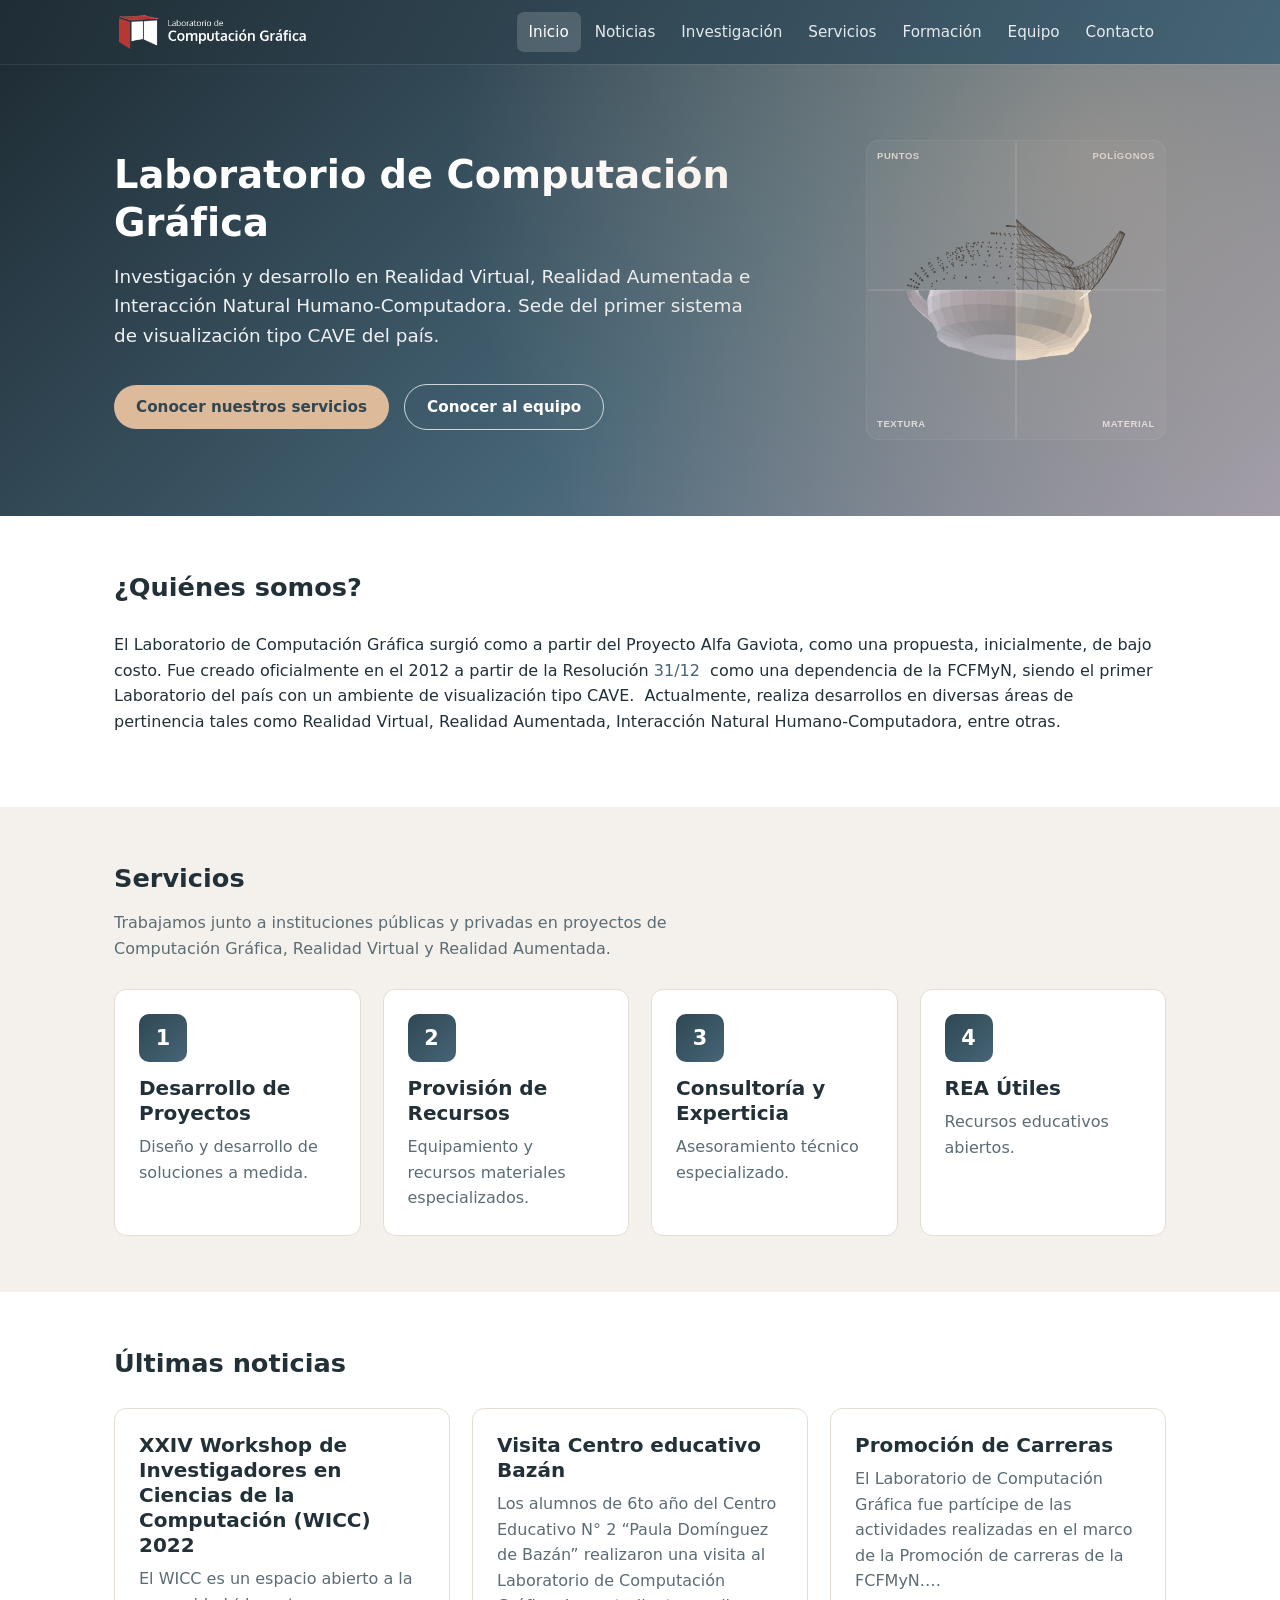
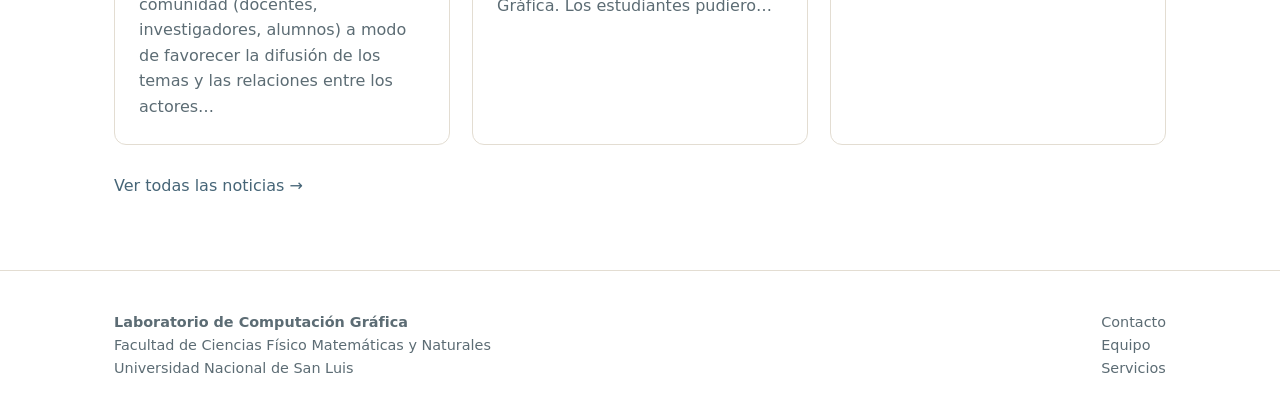
==== index.html @ 28260e1a "Puntos y poligonos en negro; nuevo cuadrante TEXTURA espejado - PUNTOS y POLIGONOS (wireframe) pasan" ====
<!DOCTYPE html>
<html lang="es">
<head>
<meta charset="utf-8">
<meta name="viewport" content="width=device-width, initial-scale=1">
<title>Inicio · LCG - UNSL</title>
<meta name="description" content="Laboratorio de Computación Gráfica - Universidad Nacional de San Luis">
<link rel="icon" href="assets/favicon.png">
<link rel="stylesheet" href="assets/style.css">
<script>
// Oculta imagenes rotas apenas fallan (algunas, como las de Provision de
// Recursos, apuntan a un subdominio viejo de la UNSL que ya no existe).
// Va inline en el <head> -- si fuera en site.js, que carga al final del
// body, las imagenes rotas ya habrian disparado "error" antes de que el
// listener llegue a existir.
document.addEventListener("error", function (e) {
  if (e.target && e.target.tagName === "IMG") {
    var box = e.target.closest(".gallery-thumb, .rea-thumb, .card-thumb, .thumb");
    if (box) box.style.display = "none";
    else e.target.style.display = "none";
  }
}, true);
</script>
</head>
<body>
<header class="site-header">
  <div class="container">
    <a class="brand" href="index.html">
      <img src="wp-content/uploads/2017/05/Logo-LCG_Def.png" alt="LCG">
    </a>
    <button class="menu-toggle" aria-label="Menú" onclick="document.querySelector('.main-nav').classList.toggle('open')">&#9776;</button>
    <nav class="main-nav">
      <a href="index.html" class="active">Inicio</a>
          <a href="noticias.html">Noticias</a>
          <div class="has-sub"><a href="investigacion.html">Investigación</a><div class="sub-menu"><a href="investigacion.html#areas">Áreas</a><a href="investigacion.html#proyectos">Proyectos</a><a href="investigacion.html#publicaciones">Publicaciones</a></div></div>
          <div class="has-sub"><a href="servicios.html">Servicios</a><div class="sub-menu"><a href="servicios.html#desarrollo-de-proyectos">Desarrollo de Proyectos</a><a href="servicios.html#provision-de-recursos-materiales">Provisión de Recursos Materiales</a><a href="servicios.html#consultoria-y-experticia">Consultoría y experticia</a><a href="servicios.html#rea-utiles">REA útiles</a><a href="servicios.html#politicas-de-privacidad">Políticas de privacidad</a></div></div>
          <a href="formacion.html">Formación</a>
          <a href="equipo.html">Equipo</a>
          <a href="contacto.html">Contacto</a>
    </nav>
  </div>
</header>
<main>

<section class="hero">
  <div class="container hero-flex">
    <div class="hero-text">
      <h1>Laboratorio de Computación Gráfica</h1>
      <p>Investigación y desarrollo en Realidad Virtual, Realidad Aumentada e Interacción Natural Humano-Computadora. Sede del primer sistema de visualización tipo CAVE del país.</p>
      <a class="btn" href="servicios.html">Conocer nuestros servicios</a>
      <a class="btn btn-outline" href="equipo.html">Conocer al equipo</a>
    </div>
    <div class="hero-art" aria-hidden="false">
      <svg viewBox="0 0 380 380" xmlns="http://www.w3.org/2000/svg" role="img"
     aria-label="La tetera de Utah partida en cuatro cuadrantes, cada uno en una etapa distinta del pipeline de render: puntos, poligonos, textura espejada y material metalico">
  <defs>
        <clipPath id="q0"><rect x="0" y="0" width="190.0" height="190.0"/></clipPath>
    <clipPath id="q1"><rect x="190.0" y="0" width="190.0" height="190.0"/></clipPath>
    <clipPath id="q2"><rect x="0" y="190.0" width="190.0" height="190.0"/></clipPath>
    <clipPath id="q3"><rect x="190.0" y="190.0" width="190.0" height="190.0"/></clipPath>
  </defs>
  <rect x="0" y="0" width="380" height="380" rx="18" fill="rgba(255,255,255,.04)" stroke="rgba(255,255,255,.14)"/>
  <clipPath id="canvasClip"><rect x="2" y="2" width="376" height="376" rx="16"/></clipPath>
  <g clip-path="url(#canvasClip)">
      <g clip-path="url(#q0)">
    <circle cx="177.1" cy="263.8" r="1.1" fill="#000" opacity="0.79"/>
    <circle cx="224.0" cy="257.3" r="1.1" fill="#000" opacity="0.81"/>
    <circle cx="216.9" cy="254.1" r="1.1" fill="#000" opacity="0.82"/>
    <circle cx="208.1" cy="251.3" r="1.1" fill="#000" opacity="0.82"/>
    <circle cx="198.2" cy="249.0" r="1.1" fill="#000" opacity="0.83"/>
    <circle cx="187.4" cy="247.2" r="1.1" fill="#000" opacity="0.83"/>
    <circle cx="176.3" cy="246.1" r="1.1" fill="#000" opacity="0.83"/>
    <circle cx="165.1" cy="245.7" r="1.1" fill="#000" opacity="0.83"/>
    <circle cx="154.5" cy="245.9" r="1.1" fill="#000" opacity="0.83"/>
    <circle cx="144.7" cy="246.8" r="1.1" fill="#000" opacity="0.82"/>
    <circle cx="136.2" cy="248.5" r="1.1" fill="#000" opacity="0.81"/>
    <circle cx="129.4" cy="250.7" r="1.1" fill="#000" opacity="0.80"/>
    <circle cx="124.7" cy="253.6" r="1.1" fill="#000" opacity="0.79"/>
    <circle cx="122.4" cy="256.9" r="1.1" fill="#000" opacity="0.78"/>
    <circle cx="122.9" cy="260.5" r="1.0" fill="#000" opacity="0.77"/>
    <circle cx="126.3" cy="264.4" r="1.0" fill="#000" opacity="0.76"/>
    <circle cx="132.5" cy="268.1" r="1.0" fill="#000" opacity="0.75"/>
    <circle cx="141.4" cy="271.7" r="1.0" fill="#000" opacity="0.75"/>
    <circle cx="152.5" cy="274.7" r="1.0" fill="#000" opacity="0.74"/>
    <circle cx="165.2" cy="277.0" r="1.0" fill="#000" opacity="0.74"/>
    <circle cx="178.7" cy="278.4" r="1.0" fill="#000" opacity="0.74"/>
    <circle cx="192.1" cy="278.8" r="1.0" fill="#000" opacity="0.74"/>
    <circle cx="204.5" cy="278.2" r="1.0" fill="#000" opacity="0.74"/>
    <circle cx="215.2" cy="276.7" r="1.0" fill="#000" opacity="0.75"/>
    <circle cx="223.5" cy="274.4" r="1.0" fill="#000" opacity="0.76"/>
    <circle cx="229.2" cy="271.4" r="1.0" fill="#000" opacity="0.77"/>
    <circle cx="231.9" cy="268.1" r="1.1" fill="#000" opacity="0.78"/>
    <circle cx="231.9" cy="264.5" r="1.1" fill="#000" opacity="0.79"/>
    <circle cx="229.1" cy="260.8" r="1.1" fill="#000" opacity="0.80"/>
    <circle cx="250.6" cy="245.3" r="1.1" fill="#000" opacity="0.82"/>
    <circle cx="239.0" cy="240.7" r="1.1" fill="#000" opacity="0.83"/>
    <circle cx="225.1" cy="236.6" r="1.2" fill="#000" opacity="0.84"/>
    <circle cx="209.8" cy="233.3" r="1.2" fill="#000" opacity="0.85"/>
    <circle cx="193.4" cy="230.8" r="1.2" fill="#000" opacity="0.86"/>
    <circle cx="176.5" cy="229.2" r="1.2" fill="#000" opacity="0.86"/>
    <circle cx="159.6" cy="228.4" r="1.2" fill="#000" opacity="0.86"/>
    <circle cx="143.3" cy="228.6" r="1.2" fill="#000" opacity="0.85"/>
    <circle cx="128.1" cy="229.7" r="1.2" fill="#000" opacity="0.84"/>
    <circle cx="114.6" cy="231.8" r="1.1" fill="#000" opacity="0.83"/>
    <circle cx="103.3" cy="234.8" r="1.1" fill="#000" opacity="0.81"/>
    <circle cx="95.1" cy="238.8" r="1.1" fill="#000" opacity="0.80"/>
    <circle cx="90.5" cy="243.6" r="1.1" fill="#000" opacity="0.78"/>
    <circle cx="90.1" cy="249.0" r="1.0" fill="#000" opacity="0.76"/>
    <circle cx="94.5" cy="254.9" r="1.0" fill="#000" opacity="0.75"/>
    <circle cx="103.9" cy="260.9" r="1.0" fill="#000" opacity="0.73"/>
    <circle cx="118.0" cy="266.6" r="1.0" fill="#000" opacity="0.72"/>
    <circle cx="136.4" cy="271.6" r="1.0" fill="#000" opacity="0.71"/>
    <circle cx="157.8" cy="275.4" r="0.9" fill="#000" opacity="0.71"/>
    <circle cx="180.8" cy="277.8" r="0.9" fill="#000" opacity="0.71"/>
    <circle cx="203.5" cy="278.6" r="1.0" fill="#000" opacity="0.71"/>
    <circle cx="224.2" cy="277.6" r="1.0" fill="#000" opacity="0.72"/>
    <circle cx="241.6" cy="275.1" r="1.0" fill="#000" opacity="0.73"/>
    <circle cx="254.6" cy="271.3" r="1.0" fill="#000" opacity="0.74"/>
    <circle cx="262.8" cy="266.6" r="1.0" fill="#000" opacity="0.75"/>
    <circle cx="266.1" cy="261.3" r="1.0" fill="#000" opacity="0.77"/>
    <circle cx="264.8" cy="255.8" r="1.1" fill="#000" opacity="0.79"/>
    <circle cx="259.5" cy="250.4" r="1.1" fill="#000" opacity="0.80"/>
    <circle cx="261.9" cy="225.8" r="1.1" fill="#000" opacity="0.82"/>
    <circle cx="248.4" cy="221.1" r="1.1" fill="#000" opacity="0.84"/>
    <circle cx="232.6" cy="217.0" r="1.2" fill="#000" opacity="0.85"/>
    <circle cx="215.2" cy="213.7" r="1.2" fill="#000" opacity="0.86"/>
    <circle cx="196.7" cy="211.0" r="1.2" fill="#000" opacity="0.87"/>
    <circle cx="177.7" cy="209.2" r="1.2" fill="#000" opacity="0.87"/>
    <circle cx="158.7" cy="208.2" r="1.2" fill="#000" opacity="0.86"/>
    <circle cx="140.4" cy="208.2" r="1.2" fill="#000" opacity="0.86"/>
    <circle cx="123.2" cy="209.0" r="1.2" fill="#000" opacity="0.85"/>
    <circle cx="107.7" cy="210.8" r="1.1" fill="#000" opacity="0.83"/>
    <circle cx="94.7" cy="213.6" r="1.1" fill="#000" opacity="0.81"/>
    <circle cx="85.0" cy="217.4" r="1.1" fill="#000" opacity="0.80"/>
    <circle cx="79.3" cy="222.0" r="1.1" fill="#000" opacity="0.78"/>
    <circle cx="78.4" cy="227.4" r="1.0" fill="#000" opacity="0.76"/>
    <circle cx="83.1" cy="233.4" r="1.0" fill="#000" opacity="0.74"/>
    <circle cx="93.5" cy="239.6" r="1.0" fill="#000" opacity="0.72"/>
    <circle cx="109.8" cy="245.6" r="1.0" fill="#000" opacity="0.71"/>
    <circle cx="131.2" cy="250.9" r="0.9" fill="#000" opacity="0.70"/>
    <circle cx="156.3" cy="255.2" r="0.9" fill="#000" opacity="0.70"/>
    <circle cx="183.2" cy="257.9" r="0.9" fill="#000" opacity="0.70"/>
    <circle cx="209.9" cy="258.9" r="0.9" fill="#000" opacity="0.70"/>
    <circle cx="234.1" cy="258.1" r="0.9" fill="#000" opacity="0.71"/>
    <circle cx="254.2" cy="255.7" r="1.0" fill="#000" opacity="0.72"/>
    <circle cx="268.9" cy="251.9" r="1.0" fill="#000" opacity="0.73"/>
    <circle cx="277.9" cy="247.2" r="1.0" fill="#000" opacity="0.75"/>
    <circle cx="281.1" cy="241.9" r="1.0" fill="#000" opacity="0.77"/>
    <circle cx="279.0" cy="236.4" r="1.1" fill="#000" opacity="0.78"/>
    <circle cx="272.4" cy="230.9" r="1.1" fill="#000" opacity="0.80"/>
    <circle cx="265.6" cy="208.1" r="1.1" fill="#000" opacity="0.82"/>
    <circle cx="251.6" cy="203.8" r="1.1" fill="#000" opacity="0.84"/>
    <circle cx="235.4" cy="200.1" r="1.2" fill="#000" opacity="0.85"/>
    <circle cx="217.4" cy="196.9" r="1.2" fill="#000" opacity="0.86"/>
    <circle cx="198.4" cy="194.3" r="1.2" fill="#000" opacity="0.86"/>
    <circle cx="179.0" cy="192.5" r="1.2" fill="#000" opacity="0.87"/>
    <circle cx="159.5" cy="191.4" r="1.2" fill="#000" opacity="0.86"/>
    <circle cx="140.7" cy="191.1" r="1.2" fill="#000" opacity="0.86"/>
    <circle cx="123.1" cy="191.7" r="1.2" fill="#000" opacity="0.84"/>
    <circle cx="107.2" cy="193.1" r="1.1" fill="#000" opacity="0.83"/>
    <circle cx="93.8" cy="195.4" r="1.1" fill="#000" opacity="0.81"/>
    <circle cx="83.8" cy="198.5" r="1.1" fill="#000" opacity="0.79"/>
    <circle cx="77.9" cy="202.5" r="1.0" fill="#000" opacity="0.77"/>
    <circle cx="76.9" cy="207.3" r="1.0" fill="#000" opacity="0.76"/>
    <circle cx="81.6" cy="212.6" r="1.0" fill="#000" opacity="0.74"/>
    <circle cx="92.4" cy="218.2" r="1.0" fill="#000" opacity="0.72"/>
    <circle cx="109.2" cy="223.7" r="0.9" fill="#000" opacity="0.71"/>
    <circle cx="131.3" cy="228.8" r="0.9" fill="#000" opacity="0.70"/>
    <circle cx="157.3" cy="232.8" r="0.9" fill="#000" opacity="0.69"/>
    <circle cx="185.3" cy="235.6" r="0.9" fill="#000" opacity="0.69"/>
    <circle cx="212.9" cy="236.8" r="0.9" fill="#000" opacity="0.69"/>
    <circle cx="238.0" cy="236.4" r="0.9" fill="#000" opacity="0.70"/>
    <circle cx="258.6" cy="234.5" r="1.0" fill="#000" opacity="0.71"/>
    <circle cx="273.7" cy="231.3" r="1.0" fill="#000" opacity="0.73"/>
    <circle cx="282.7" cy="227.2" r="1.0" fill="#000" opacity="0.74"/>
    <circle cx="285.8" cy="222.6" r="1.0" fill="#000" opacity="0.76"/>
    <circle cx="283.5" cy="217.6" r="1.1" fill="#000" opacity="0.78"/>
    <circle cx="276.5" cy="212.8" r="1.1" fill="#000" opacity="0.80"/>
    <circle cx="263.9" cy="188.8" r="1.1" fill="#000" opacity="0.82"/>
    <circle cx="250.6" cy="185.3" r="1.1" fill="#000" opacity="0.83"/>
    <circle cx="234.9" cy="182.1" r="1.2" fill="#000" opacity="0.84"/>
    <circle cx="217.6" cy="179.3" r="1.2" fill="#000" opacity="0.85"/>
    <circle cx="199.3" cy="177.0" r="1.2" fill="#000" opacity="0.86"/>
    <circle cx="180.5" cy="175.3" r="1.2" fill="#000" opacity="0.86"/>
    <circle cx="161.8" cy="174.2" r="1.2" fill="#000" opacity="0.86"/>
    <circle cx="143.7" cy="173.7" r="1.2" fill="#000" opacity="0.85"/>
    <circle cx="126.8" cy="173.8" r="1.1" fill="#000" opacity="0.84"/>
    <circle cx="111.6" cy="174.7" r="1.1" fill="#000" opacity="0.82"/>
    <circle cx="98.9" cy="176.3" r="1.1" fill="#000" opacity="0.81"/>
    <circle cx="89.5" cy="178.7" r="1.1" fill="#000" opacity="0.79"/>
    <circle cx="84.0" cy="181.7" r="1.0" fill="#000" opacity="0.77"/>
    <circle cx="83.3" cy="185.4" r="1.0" fill="#000" opacity="0.75"/>
    <circle cx="88.1" cy="189.6" r="1.0" fill="#000" opacity="0.74"/>
    <circle cx="98.6" cy="194.2" r="1.0" fill="#000" opacity="0.72"/>
    <circle cx="114.8" cy="198.7" r="0.9" fill="#000" opacity="0.71"/>
    <circle cx="135.9" cy="202.9" r="0.9" fill="#000" opacity="0.70"/>
    <circle cx="160.7" cy="206.4" r="0.9" fill="#000" opacity="0.69"/>
    <circle cx="187.2" cy="209.0" r="0.9" fill="#000" opacity="0.69"/>
    <circle cx="213.4" cy="210.3" r="0.9" fill="#000" opacity="0.70"/>
    <circle cx="237.2" cy="210.4" r="0.9" fill="#000" opacity="0.70"/>
    <circle cx="256.9" cy="209.2" r="1.0" fill="#000" opacity="0.71"/>
    <circle cx="271.3" cy="207.0" r="1.0" fill="#000" opacity="0.73"/>
    <circle cx="280.0" cy="204.0" r="1.0" fill="#000" opacity="0.74"/>
    <circle cx="283.1" cy="200.4" r="1.0" fill="#000" opacity="0.76"/>
    <circle cx="281.0" cy="196.6" r="1.1" fill="#000" opacity="0.78"/>
    <circle cx="274.3" cy="192.6" r="1.1" fill="#000" opacity="0.80"/>
    <circle cx="255.8" cy="170.6" r="1.1" fill="#000" opacity="0.81"/>
    <circle cx="244.2" cy="168.0" r="1.1" fill="#000" opacity="0.82"/>
    <circle cx="230.4" cy="165.5" r="1.1" fill="#000" opacity="0.83"/>
    <circle cx="215.2" cy="163.3" r="1.2" fill="#000" opacity="0.84"/>
    <circle cx="198.9" cy="161.4" r="1.2" fill="#000" opacity="0.84"/>
    <circle cx="182.2" cy="159.9" r="1.2" fill="#000" opacity="0.85"/>
    <circle cx="165.6" cy="158.8" r="1.2" fill="#000" opacity="0.84"/>
    <circle cx="149.6" cy="158.2" r="1.1" fill="#000" opacity="0.84"/>
    <circle cx="134.7" cy="158.1" r="1.1" fill="#000" opacity="0.83"/>
    <circle cx="121.6" cy="158.5" r="1.1" fill="#000" opacity="0.82"/>
    <circle cx="110.7" cy="159.4" r="1.1" fill="#000" opacity="0.80"/>
    <circle cx="102.8" cy="161.0" r="1.1" fill="#000" opacity="0.79"/>
    <circle cx="98.5" cy="163.0" r="1.0" fill="#000" opacity="0.77"/>
    <circle cx="98.4" cy="165.6" r="1.0" fill="#000" opacity="0.75"/>
    <circle cx="103.0" cy="168.5" r="1.0" fill="#000" opacity="0.74"/>
    <circle cx="112.5" cy="171.7" r="1.0" fill="#000" opacity="0.73"/>
    <circle cx="126.6" cy="175.0" r="1.0" fill="#000" opacity="0.71"/>
    <circle cx="144.8" cy="178.1" r="0.9" fill="#000" opacity="0.71"/>
    <circle cx="166.0" cy="180.8" r="0.9" fill="#000" opacity="0.70"/>
    <circle cx="188.5" cy="182.9" r="0.9" fill="#000" opacity="0.70"/>
    <circle cx="210.8" cy="184.2" r="0.9" fill="#000" opacity="0.70"/>
    <circle cx="231.1" cy="184.7" r="0.9" fill="#000" opacity="0.71"/>
    <circle cx="248.0" cy="184.2" r="1.0" fill="#000" opacity="0.72"/>
    <circle cx="260.7" cy="183.0" r="1.0" fill="#000" opacity="0.73"/>
    <circle cx="268.5" cy="181.2" r="1.0" fill="#000" opacity="0.74"/>
    <circle cx="271.6" cy="178.8" r="1.0" fill="#000" opacity="0.76"/>
    <circle cx="270.1" cy="176.2" r="1.1" fill="#000" opacity="0.78"/>
    <circle cx="264.6" cy="173.4" r="1.1" fill="#000" opacity="0.79"/>
    <circle cx="245.6" cy="156.5" r="1.1" fill="#000" opacity="0.80"/>
    <circle cx="236.0" cy="154.6" r="1.1" fill="#000" opacity="0.81"/>
    <circle cx="224.5" cy="152.7" r="1.1" fill="#000" opacity="0.82"/>
    <circle cx="211.7" cy="151.0" r="1.1" fill="#000" opacity="0.83"/>
    <circle cx="197.9" cy="149.5" r="1.1" fill="#000" opacity="0.83"/>
    <circle cx="183.7" cy="148.2" r="1.1" fill="#000" opacity="0.83"/>
    <circle cx="169.7" cy="147.2" r="1.1" fill="#000" opacity="0.83"/>
    <circle cx="156.1" cy="146.6" r="1.1" fill="#000" opacity="0.82"/>
    <circle cx="143.6" cy="146.3" r="1.1" fill="#000" opacity="0.82"/>
    <circle cx="132.7" cy="146.5" r="1.1" fill="#000" opacity="0.81"/>
    <circle cx="123.9" cy="147.0" r="1.1" fill="#000" opacity="0.79"/>
    <circle cx="117.6" cy="147.9" r="1.1" fill="#000" opacity="0.78"/>
    <circle cx="114.5" cy="149.3" r="1.0" fill="#000" opacity="0.77"/>
    <circle cx="114.9" cy="151.0" r="1.0" fill="#000" opacity="0.76"/>
    <circle cx="119.1" cy="153.0" r="1.0" fill="#000" opacity="0.74"/>
    <circle cx="127.2" cy="155.2" r="1.0" fill="#000" opacity="0.73"/>
    <circle cx="139.0" cy="157.5" r="1.0" fill="#000" opacity="0.72"/>
    <circle cx="153.9" cy="159.7" r="1.0" fill="#000" opacity="0.72"/>
    <circle cx="171.0" cy="161.8" r="1.0" fill="#000" opacity="0.71"/>
    <circle cx="189.2" cy="163.4" r="1.0" fill="#000" opacity="0.71"/>
    <circle cx="207.2" cy="164.6" r="1.0" fill="#000" opacity="0.71"/>
    <circle cx="223.6" cy="165.1" r="1.0" fill="#000" opacity="0.72"/>
    <circle cx="237.5" cy="165.1" r="1.0" fill="#000" opacity="0.73"/>
    <circle cx="248.1" cy="164.6" r="1.0" fill="#000" opacity="0.74"/>
    <circle cx="254.9" cy="163.5" r="1.0" fill="#000" opacity="0.75"/>
    <circle cx="257.8" cy="162.1" r="1.0" fill="#000" opacity="0.76"/>
    <circle cx="257.0" cy="160.4" r="1.0" fill="#000" opacity="0.77"/>
    <circle cx="252.7" cy="158.5" r="1.1" fill="#000" opacity="0.79"/>
    <circle cx="250.0" cy="151.2" r="1.1" fill="#000" opacity="0.80"/>
    <circle cx="239.7" cy="149.2" r="1.1" fill="#000" opacity="0.81"/>
    <circle cx="227.4" cy="147.3" r="1.1" fill="#000" opacity="0.82"/>
    <circle cx="213.7" cy="145.6" r="1.1" fill="#000" opacity="0.83"/>
    <circle cx="199.1" cy="144.0" r="1.1" fill="#000" opacity="0.83"/>
    <circle cx="184.0" cy="142.7" r="1.1" fill="#000" opacity="0.83"/>
    <circle cx="169.0" cy="141.6" r="1.1" fill="#000" opacity="0.83"/>
    <circle cx="154.6" cy="140.9" r="1.1" fill="#000" opacity="0.83"/>
    <circle cx="141.3" cy="140.5" r="1.1" fill="#000" opacity="0.82"/>
    <circle cx="129.6" cy="140.5" r="1.1" fill="#000" opacity="0.81"/>
    <circle cx="120.1" cy="141.0" r="1.1" fill="#000" opacity="0.80"/>
    <circle cx="113.3" cy="141.8" r="1.1" fill="#000" opacity="0.78"/>
    <circle cx="109.8" cy="143.0" r="1.0" fill="#000" opacity="0.77"/>
    <circle cx="110.1" cy="144.7" r="1.0" fill="#000" opacity="0.75"/>
    <circle cx="114.5" cy="146.6" r="1.0" fill="#000" opacity="0.74"/>
    <circle cx="123.1" cy="148.9" r="1.0" fill="#000" opacity="0.73"/>
    <circle cx="135.8" cy="151.2" r="1.0" fill="#000" opacity="0.72"/>
    <circle cx="151.8" cy="153.5" r="1.0" fill="#000" opacity="0.71"/>
    <circle cx="170.4" cy="155.7" r="0.9" fill="#000" opacity="0.71"/>
    <circle cx="190.0" cy="157.4" r="0.9" fill="#000" opacity="0.71"/>
    <circle cx="209.5" cy="158.7" r="0.9" fill="#000" opacity="0.71"/>
    <circle cx="227.2" cy="159.4" r="1.0" fill="#000" opacity="0.71"/>
    <circle cx="242.2" cy="159.5" r="1.0" fill="#000" opacity="0.72"/>
    <circle cx="253.4" cy="159.0" r="1.0" fill="#000" opacity="0.73"/>
    <circle cx="260.6" cy="158.1" r="1.0" fill="#000" opacity="0.75"/>
    <circle cx="263.5" cy="156.7" r="1.0" fill="#000" opacity="0.76"/>
    <circle cx="262.5" cy="155.0" r="1.0" fill="#000" opacity="0.77"/>
    <circle cx="257.8" cy="153.1" r="1.1" fill="#000" opacity="0.79"/>
    <circle cx="244.1" cy="144.7" r="1.1" fill="#000" opacity="0.80"/>
    <circle cx="235.0" cy="143.1" r="1.1" fill="#000" opacity="0.81"/>
    <circle cx="223.9" cy="141.5" r="1.1" fill="#000" opacity="0.82"/>
    <circle cx="211.6" cy="139.9" r="1.1" fill="#000" opacity="0.82"/>
    <circle cx="198.4" cy="138.6" r="1.1" fill="#000" opacity="0.83"/>
    <circle cx="184.7" cy="137.4" r="1.1" fill="#000" opacity="0.83"/>
    <circle cx="171.2" cy="136.4" r="1.1" fill="#000" opacity="0.82"/>
    <circle cx="158.2" cy="135.7" r="1.1" fill="#000" opacity="0.82"/>
    <circle cx="146.3" cy="135.3" r="1.1" fill="#000" opacity="0.81"/>
    <circle cx="135.8" cy="135.2" r="1.1" fill="#000" opacity="0.80"/>
    <circle cx="127.4" cy="135.4" r="1.1" fill="#000" opacity="0.79"/>
    <circle cx="121.5" cy="136.0" r="1.1" fill="#000" opacity="0.78"/>
    <circle cx="118.6" cy="137.0" r="1.0" fill="#000" opacity="0.77"/>
    <circle cx="119.1" cy="138.3" r="1.0" fill="#000" opacity="0.75"/>
    <circle cx="123.3" cy="139.9" r="1.0" fill="#000" opacity="0.74"/>
    <circle cx="131.1" cy="141.7" r="1.0" fill="#000" opacity="0.73"/>
    <circle cx="142.4" cy="143.6" r="1.0" fill="#000" opacity="0.72"/>
    <circle cx="156.6" cy="145.5" r="1.0" fill="#000" opacity="0.72"/>
    <circle cx="173.0" cy="147.3" r="1.0" fill="#000" opacity="0.71"/>
    <circle cx="190.2" cy="148.9" r="1.0" fill="#000" opacity="0.71"/>
    <circle cx="207.3" cy="150.0" r="1.0" fill="#000" opacity="0.71"/>
    <circle cx="223.0" cy="150.7" r="1.0" fill="#000" opacity="0.72"/>
    <circle cx="236.2" cy="151.0" r="1.0" fill="#000" opacity="0.73"/>
    <circle cx="246.3" cy="150.8" r="1.0" fill="#000" opacity="0.74"/>
    <circle cx="252.8" cy="150.1" r="1.0" fill="#000" opacity="0.75"/>
    <circle cx="255.7" cy="149.1" r="1.0" fill="#000" opacity="0.76"/>
    <circle cx="254.9" cy="147.8" r="1.0" fill="#000" opacity="0.77"/>
    <circle cx="250.9" cy="146.3" r="1.1" fill="#000" opacity="0.78"/>
    <circle cx="231.5" cy="137.0" r="1.1" fill="#000" opacity="0.79"/>
    <circle cx="224.6" cy="135.8" r="1.1" fill="#000" opacity="0.80"/>
    <circle cx="216.2" cy="134.7" r="1.1" fill="#000" opacity="0.80"/>
    <circle cx="206.7" cy="133.6" r="1.1" fill="#000" opacity="0.81"/>
    <circle cx="196.4" cy="132.5" r="1.1" fill="#000" opacity="0.81"/>
    <circle cx="185.9" cy="131.6" r="1.1" fill="#000" opacity="0.81"/>
    <circle cx="175.3" cy="130.9" r="1.1" fill="#000" opacity="0.81"/>
    <circle cx="165.3" cy="130.3" r="1.1" fill="#000" opacity="0.81"/>
    <circle cx="156.1" cy="129.9" r="1.1" fill="#000" opacity="0.80"/>
    <circle cx="148.2" cy="129.7" r="1.1" fill="#000" opacity="0.79"/>
    <circle cx="142.0" cy="129.8" r="1.1" fill="#000" opacity="0.79"/>
    <circle cx="137.8" cy="130.2" r="1.1" fill="#000" opacity="0.78"/>
    <circle cx="135.9" cy="130.8" r="1.0" fill="#000" opacity="0.77"/>
    <circle cx="136.7" cy="131.6" r="1.0" fill="#000" opacity="0.76"/>
    <circle cx="140.1" cy="132.7" r="1.0" fill="#000" opacity="0.75"/>
    <circle cx="146.2" cy="133.9" r="1.0" fill="#000" opacity="0.74"/>
    <circle cx="154.8" cy="135.2" r="1.0" fill="#000" opacity="0.73"/>
    <circle cx="165.4" cy="136.5" r="1.0" fill="#000" opacity="0.73"/>
    <circle cx="177.4" cy="137.8" r="1.0" fill="#000" opacity="0.73"/>
    <circle cx="190.1" cy="138.9" r="1.0" fill="#000" opacity="0.73"/>
    <circle cx="202.6" cy="139.8" r="1.0" fill="#000" opacity="0.73"/>
    <circle cx="214.2" cy="140.4" r="1.0" fill="#000" opacity="0.73"/>
    <circle cx="224.1" cy="140.7" r="1.0" fill="#000" opacity="0.74"/>
    <circle cx="231.8" cy="140.7" r="1.0" fill="#000" opacity="0.74"/>
    <circle cx="237.0" cy="140.4" r="1.0" fill="#000" opacity="0.75"/>
    <circle cx="239.4" cy="139.8" r="1.0" fill="#000" opacity="0.76"/>
    <circle cx="239.2" cy="139.0" r="1.0" fill="#000" opacity="0.77"/>
    <circle cx="236.5" cy="138.1" r="1.1" fill="#000" opacity="0.78"/>
    <circle cx="214.9" cy="122.2" r="1.1" fill="#000" opacity="0.78"/>
    <circle cx="210.9" cy="121.7" r="1.1" fill="#000" opacity="0.78"/>
    <circle cx="206.0" cy="121.1" r="1.1" fill="#000" opacity="0.79"/>
    <circle cx="200.3" cy="120.5" r="1.1" fill="#000" opacity="0.79"/>
    <circle cx="194.1" cy="119.9" r="1.1" fill="#000" opacity="0.79"/>
    <circle cx="187.7" cy="119.4" r="1.1" fill="#000" opacity="0.79"/>
    <circle cx="181.4" cy="118.9" r="1.1" fill="#000" opacity="0.79"/>
    <circle cx="175.4" cy="118.5" r="1.1" fill="#000" opacity="0.79"/>
    <circle cx="170.0" cy="118.2" r="1.1" fill="#000" opacity="0.79"/>
    <circle cx="165.4" cy="118.0" r="1.1" fill="#000" opacity="0.78"/>
    <circle cx="161.9" cy="118.0" r="1.1" fill="#000" opacity="0.78"/>
    <circle cx="159.6" cy="118.0" r="1.0" fill="#000" opacity="0.77"/>
    <circle cx="158.8" cy="118.2" r="1.0" fill="#000" opacity="0.77"/>
    <circle cx="159.5" cy="118.6" r="1.0" fill="#000" opacity="0.76"/>
    <circle cx="161.7" cy="119.0" r="1.0" fill="#000" opacity="0.75"/>
    <circle cx="165.4" cy="119.6" r="1.0" fill="#000" opacity="0.75"/>
    <circle cx="170.4" cy="120.2" r="1.0" fill="#000" opacity="0.75"/>
    <circle cx="176.5" cy="120.8" r="1.0" fill="#000" opacity="0.74"/>
    <circle cx="183.2" cy="121.5" r="1.0" fill="#000" opacity="0.74"/>
    <circle cx="190.3" cy="122.1" r="1.0" fill="#000" opacity="0.74"/>
    <circle cx="197.4" cy="122.6" r="1.0" fill="#000" opacity="0.74"/>
    <circle cx="203.9" cy="123.1" r="1.0" fill="#000" opacity="0.74"/>
    <circle cx="209.6" cy="123.3" r="1.0" fill="#000" opacity="0.75"/>
    <circle cx="214.1" cy="123.5" r="1.0" fill="#000" opacity="0.75"/>
    <circle cx="217.2" cy="123.5" r="1.0" fill="#000" opacity="0.76"/>
    <circle cx="218.9" cy="123.4" r="1.0" fill="#000" opacity="0.76"/>
    <circle cx="219.0" cy="123.1" r="1.0" fill="#000" opacity="0.77"/>
    <circle cx="217.6" cy="122.7" r="1.0" fill="#000" opacity="0.77"/>
    <circle cx="200.1" cy="110.4" r="1.0" fill="#000" opacity="0.77"/>
    <circle cx="198.6" cy="110.3" r="1.0" fill="#000" opacity="0.77"/>
    <circle cx="196.7" cy="110.1" r="1.0" fill="#000" opacity="0.77"/>
    <circle cx="194.4" cy="109.8" r="1.0" fill="#000" opacity="0.77"/>
    <circle cx="191.9" cy="109.6" r="1.0" fill="#000" opacity="0.77"/>
    <circle cx="189.4" cy="109.4" r="1.1" fill="#000" opacity="0.78"/>
    <circle cx="186.8" cy="109.2" r="1.0" fill="#000" opacity="0.77"/>
    <circle cx="184.4" cy="109.0" r="1.0" fill="#000" opacity="0.77"/>
    <circle cx="182.3" cy="108.9" r="1.0" fill="#000" opacity="0.77"/>
    <circle cx="180.5" cy="108.8" r="1.0" fill="#000" opacity="0.77"/>
    <circle cx="179.2" cy="108.7" r="1.0" fill="#000" opacity="0.77"/>
    <circle cx="178.4" cy="108.7" r="1.0" fill="#000" opacity="0.77"/>
    <circle cx="178.1" cy="108.7" r="1.0" fill="#000" opacity="0.76"/>
    <circle cx="178.5" cy="108.8" r="1.0" fill="#000" opacity="0.76"/>
    <circle cx="179.4" cy="109.0" r="1.0" fill="#000" opacity="0.76"/>
    <circle cx="180.9" cy="109.1" r="1.0" fill="#000" opacity="0.76"/>
    <circle cx="182.8" cy="109.3" r="1.0" fill="#000" opacity="0.76"/>
    <circle cx="185.2" cy="109.5" r="1.0" fill="#000" opacity="0.76"/>
    <circle cx="187.7" cy="109.8" r="1.0" fill="#000" opacity="0.76"/>
    <circle cx="190.4" cy="110.0" r="1.0" fill="#000" opacity="0.76"/>
    <circle cx="193.1" cy="110.2" r="1.0" fill="#000" opacity="0.76"/>
    <circle cx="195.5" cy="110.4" r="1.0" fill="#000" opacity="0.76"/>
    <circle cx="197.7" cy="110.5" r="1.0" fill="#000" opacity="0.76"/>
    <circle cx="199.5" cy="110.6" r="1.0" fill="#000" opacity="0.76"/>
    <circle cx="200.8" cy="110.7" r="1.0" fill="#000" opacity="0.76"/>
    <circle cx="201.5" cy="110.7" r="1.0" fill="#000" opacity="0.76"/>
    <circle cx="201.6" cy="110.7" r="1.0" fill="#000" opacity="0.77"/>
    <circle cx="201.1" cy="110.6" r="1.0" fill="#000" opacity="0.77"/>
    <circle cx="190.6" cy="101.2" r="1.0" fill="#000" opacity="0.76"/>
    <circle cx="96.4" cy="228.5" r="1.0" fill="#000" opacity="0.74"/>
    <circle cx="92.4" cy="232.8" r="1.0" fill="#000" opacity="0.74"/>
    <circle cx="88.7" cy="234.5" r="1.0" fill="#000" opacity="0.74"/>
    <circle cx="86.8" cy="233.0" r="1.0" fill="#000" opacity="0.74"/>
    <circle cx="87.4" cy="228.9" r="1.0" fill="#000" opacity="0.75"/>
    <circle cx="90.1" cy="223.8" r="1.0" fill="#000" opacity="0.75"/>
    <circle cx="94.0" cy="219.6" r="1.0" fill="#000" opacity="0.75"/>
    <circle cx="97.6" cy="217.8" r="1.0" fill="#000" opacity="0.75"/>
    <circle cx="99.6" cy="219.2" r="1.0" fill="#000" opacity="0.74"/>
    <circle cx="99.1" cy="223.2" r="1.0" fill="#000" opacity="0.74"/>
    <circle cx="88.0" cy="222.7" r="1.0" fill="#000" opacity="0.73"/>
    <circle cx="84.2" cy="226.7" r="1.0" fill="#000" opacity="0.73"/>
    <circle cx="80.8" cy="228.4" r="1.0" fill="#000" opacity="0.74"/>
    <circle cx="79.1" cy="227.0" r="1.0" fill="#000" opacity="0.74"/>
    <circle cx="79.7" cy="223.3" r="1.0" fill="#000" opacity="0.74"/>
    <circle cx="82.4" cy="218.6" r="1.0" fill="#000" opacity="0.75"/>
    <circle cx="86.0" cy="214.7" r="1.0" fill="#000" opacity="0.75"/>
    <circle cx="89.4" cy="213.0" r="1.0" fill="#000" opacity="0.74"/>
    <circle cx="91.2" cy="214.2" r="1.0" fill="#000" opacity="0.74"/>
    <circle cx="90.6" cy="217.9" r="1.0" fill="#000" opacity="0.73"/>
    <circle cx="79.9" cy="216.9" r="1.0" fill="#000" opacity="0.73"/>
    <circle cx="76.3" cy="220.5" r="1.0" fill="#000" opacity="0.73"/>
    <circle cx="73.1" cy="222.0" r="1.0" fill="#000" opacity="0.73"/>
    <circle cx="71.6" cy="220.8" r="1.0" fill="#000" opacity="0.74"/>
    <circle cx="72.3" cy="217.4" r="1.0" fill="#000" opacity="0.74"/>
    <circle cx="74.9" cy="213.2" r="1.0" fill="#000" opacity="0.74"/>
    <circle cx="78.5" cy="209.7" r="1.0" fill="#000" opacity="0.74"/>
    <circle cx="81.7" cy="208.2" r="1.0" fill="#000" opacity="0.74"/>
    <circle cx="83.2" cy="209.3" r="1.0" fill="#000" opacity="0.73"/>
    <circle cx="82.6" cy="212.6" r="1.0" fill="#000" opacity="0.73"/>
    <circle cx="72.8" cy="211.0" r="1.0" fill="#000" opacity="0.73"/>
    <circle cx="69.1" cy="214.1" r="1.0" fill="#000" opacity="0.73"/>
    <circle cx="66.0" cy="215.4" r="1.0" fill="#000" opacity="0.73"/>
    <circle cx="64.7" cy="214.3" r="1.0" fill="#000" opacity="0.73"/>
    <circle cx="65.5" cy="211.4" r="1.0" fill="#000" opacity="0.74"/>
    <circle cx="68.3" cy="207.7" r="1.0" fill="#000" opacity="0.74"/>
    <circle cx="71.8" cy="204.6" r="1.0" fill="#000" opacity="0.74"/>
    <circle cx="74.9" cy="203.3" r="1.0" fill="#000" opacity="0.73"/>
    <circle cx="76.3" cy="204.3" r="1.0" fill="#000" opacity="0.73"/>
    <circle cx="75.5" cy="207.2" r="1.0" fill="#000" opacity="0.73"/>
    <circle cx="66.9" cy="205.0" r="1.0" fill="#000" opacity="0.72"/>
    <circle cx="63.1" cy="207.5" r="1.0" fill="#000" opacity="0.72"/>
    <circle cx="60.0" cy="208.5" r="1.0" fill="#000" opacity="0.73"/>
    <circle cx="58.8" cy="207.6" r="1.0" fill="#000" opacity="0.73"/>
    <circle cx="59.9" cy="205.1" r="1.0" fill="#000" opacity="0.73"/>
    <circle cx="62.8" cy="202.0" r="1.0" fill="#000" opacity="0.73"/>
    <circle cx="66.5" cy="199.6" r="1.0" fill="#000" opacity="0.73"/>
    <circle cx="69.6" cy="198.6" r="1.0" fill="#000" opacity="0.73"/>
    <circle cx="70.9" cy="199.4" r="1.0" fill="#000" opacity="0.73"/>
    <circle cx="69.9" cy="201.9" r="1.0" fill="#000" opacity="0.73"/>
    <circle cx="62.8" cy="198.9" r="1.0" fill="#000" opacity="0.72"/>
    <circle cx="58.8" cy="200.6" r="1.0" fill="#000" opacity="0.72"/>
    <circle cx="55.6" cy="201.1" r="1.0" fill="#000" opacity="0.72"/>
    <circle cx="54.5" cy="200.3" r="1.0" fill="#000" opacity="0.73"/>
    <circle cx="55.8" cy="198.4" r="1.0" fill="#000" opacity="0.73"/>
    <circle cx="59.0" cy="196.3" r="1.0" fill="#000" opacity="0.73"/>
    <circle cx="63.0" cy="194.6" r="1.0" fill="#000" opacity="0.73"/>
    <circle cx="66.1" cy="194.1" r="1.0" fill="#000" opacity="0.73"/>
    <circle cx="67.3" cy="194.9" r="1.0" fill="#000" opacity="0.73"/>
    <circle cx="66.1" cy="196.7" r="1.0" fill="#000" opacity="0.72"/>
    <circle cx="60.8" cy="192.8" r="1.0" fill="#000" opacity="0.72"/>
    <circle cx="56.6" cy="193.3" r="1.0" fill="#000" opacity="0.72"/>
    <circle cx="53.3" cy="193.1" r="1.0" fill="#000" opacity="0.72"/>
    <circle cx="52.2" cy="192.3" r="1.0" fill="#000" opacity="0.72"/>
    <circle cx="53.7" cy="191.3" r="1.0" fill="#000" opacity="0.73"/>
    <circle cx="57.2" cy="190.4" r="1.0" fill="#000" opacity="0.73"/>
    <circle cx="61.3" cy="189.9" r="1.0" fill="#000" opacity="0.73"/>
    <circle cx="64.5" cy="190.1" r="1.0" fill="#000" opacity="0.73"/>
    <circle cx="65.7" cy="190.8" r="1.0" fill="#000" opacity="0.73"/>
    <circle cx="64.2" cy="191.9" r="1.0" fill="#000" opacity="0.72"/>
    <circle cx="61.1" cy="186.7" r="1.0" fill="#000" opacity="0.72"/>
    <circle cx="57.0" cy="185.7" r="1.0" fill="#000" opacity="0.72"/>
    <circle cx="53.9" cy="184.7" r="1.0" fill="#000" opacity="0.72"/>
    <circle cx="52.8" cy="184.0" r="1.0" fill="#000" opacity="0.72"/>
    <circle cx="54.3" cy="183.9" r="1.0" fill="#000" opacity="0.73"/>
    <circle cx="57.6" cy="184.4" r="1.0" fill="#000" opacity="0.73"/>
    <circle cx="61.5" cy="185.4" r="1.0" fill="#000" opacity="0.73"/>
    <circle cx="64.6" cy="186.4" r="1.0" fill="#000" opacity="0.73"/>
    <circle cx="65.7" cy="187.1" r="1.0" fill="#000" opacity="0.73"/>
    <circle cx="64.4" cy="187.2" r="1.0" fill="#000" opacity="0.72"/>
    <circle cx="60.2" cy="178.4" r="1.0" fill="#000" opacity="0.73"/>
    <circle cx="63.7" cy="180.5" r="1.0" fill="#000" opacity="0.73"/>
    <circle cx="66.5" cy="182.3" r="1.0" fill="#000" opacity="0.73"/>
    <circle cx="67.6" cy="182.9" r="1.0" fill="#000" opacity="0.73"/>
    <circle cx="66.6" cy="182.3" r="1.0" fill="#000" opacity="0.72"/>
    <circle cx="63.8" cy="180.6" r="1.0" fill="#000" opacity="0.72"/>
    <circle cx="60.3" cy="178.4" r="1.0" fill="#000" opacity="0.72"/>
    <circle cx="57.5" cy="176.7" r="1.0" fill="#000" opacity="0.72"/>
    <circle cx="56.4" cy="176.0" r="1.0" fill="#000" opacity="0.72"/>
    <circle cx="57.5" cy="176.7" r="1.0" fill="#000" opacity="0.73"/>
    <circle cx="65.2" cy="172.4" r="1.0" fill="#000" opacity="0.73"/>
    <circle cx="68.1" cy="175.3" r="1.0" fill="#000" opacity="0.73"/>
    <circle cx="70.7" cy="177.5" r="1.0" fill="#000" opacity="0.73"/>
    <circle cx="71.8" cy="178.2" r="1.0" fill="#000" opacity="0.73"/>
    <circle cx="71.2" cy="177.0" r="1.0" fill="#000" opacity="0.72"/>
    <circle cx="68.9" cy="174.5" r="1.0" fill="#000" opacity="0.72"/>
    <circle cx="66.0" cy="171.6" r="1.0" fill="#000" opacity="0.72"/>
    <circle cx="63.4" cy="169.4" r="1.0" fill="#000" opacity="0.72"/>
    <circle cx="62.3" cy="168.8" r="1.0" fill="#000" opacity="0.73"/>
    <circle cx="63.0" cy="169.9" r="1.0" fill="#000" opacity="0.73"/>
    <circle cx="72.3" cy="166.5" r="1.0" fill="#000" opacity="0.73"/>
    <circle cx="74.9" cy="169.9" r="1.0" fill="#000" opacity="0.73"/>
    <circle cx="77.2" cy="172.4" r="1.0" fill="#000" opacity="0.73"/>
    <circle cx="78.5" cy="173.1" r="1.0" fill="#000" opacity="0.73"/>
    <circle cx="78.2" cy="171.6" r="1.0" fill="#000" opacity="0.73"/>
    <circle cx="76.4" cy="168.5" r="1.0" fill="#000" opacity="0.72"/>
    <circle cx="73.8" cy="165.1" r="1.0" fill="#000" opacity="0.72"/>
    <circle cx="71.4" cy="162.5" r="1.0" fill="#000" opacity="0.72"/>
    <circle cx="70.1" cy="161.9" r="1.0" fill="#000" opacity="0.73"/>
    <circle cx="70.5" cy="163.5" r="1.0" fill="#000" opacity="0.73"/>
    <circle cx="81.3" cy="160.6" r="1.0" fill="#000" opacity="0.74"/>
    <circle cx="83.7" cy="164.5" r="1.0" fill="#000" opacity="0.74"/>
    <circle cx="86.0" cy="167.2" r="1.0" fill="#000" opacity="0.73"/>
    <circle cx="87.4" cy="167.9" r="1.0" fill="#000" opacity="0.73"/>
    <circle cx="87.3" cy="166.2" r="1.0" fill="#000" opacity="0.73"/>
    <circle cx="85.8" cy="162.7" r="1.0" fill="#000" opacity="0.73"/>
    <circle cx="83.4" cy="158.7" r="1.0" fill="#000" opacity="0.73"/>
    <circle cx="81.0" cy="155.9" r="1.0" fill="#000" opacity="0.73"/>
    <circle cx="79.7" cy="155.4" r="1.0" fill="#000" opacity="0.73"/>
    <circle cx="79.8" cy="157.2" r="1.0" fill="#000" opacity="0.73"/>
    <circle cx="91.8" cy="154.9" r="1.0" fill="#000" opacity="0.74"/>
    <circle cx="94.1" cy="159.1" r="1.0" fill="#000" opacity="0.74"/>
    <circle cx="96.4" cy="162.1" r="1.0" fill="#000" opacity="0.74"/>
    <circle cx="98.0" cy="162.8" r="1.0" fill="#000" opacity="0.73"/>
    <circle cx="98.2" cy="160.8" r="1.0" fill="#000" opacity="0.73"/>
    <circle cx="96.9" cy="156.9" r="1.0" fill="#000" opacity="0.73"/>
    <circle cx="94.6" cy="152.6" r="1.0" fill="#000" opacity="0.73"/>
    <circle cx="92.2" cy="149.5" r="1.0" fill="#000" opacity="0.73"/>
    <circle cx="90.6" cy="148.9" r="1.0" fill="#000" opacity="0.73"/>
    <circle cx="90.5" cy="151.0" r="1.0" fill="#000" opacity="0.74"/>
    <circle cx="103.4" cy="149.2" r="1.0" fill="#000" opacity="0.74"/>
    <circle cx="105.7" cy="153.9" r="1.0" fill="#000" opacity="0.74"/>
    <circle cx="108.2" cy="157.1" r="1.0" fill="#000" opacity="0.74"/>
    <circle cx="109.9" cy="157.8" r="1.0" fill="#000" opacity="0.74"/>
    <circle cx="110.3" cy="155.6" r="1.0" fill="#000" opacity="0.73"/>
    <circle cx="109.2" cy="151.3" r="1.0" fill="#000" opacity="0.73"/>
    <circle cx="106.8" cy="146.5" r="1.0" fill="#000" opacity="0.73"/>
    <circle cx="104.3" cy="143.2" r="1.0" fill="#000" opacity="0.73"/>
    <circle cx="102.5" cy="142.6" r="1.0" fill="#000" opacity="0.74"/>
    <circle cx="102.2" cy="145.0" r="1.0" fill="#000" opacity="0.74"/>
    <circle cx="115.6" cy="143.7" r="1.0" fill="#000" opacity="0.75"/>
    <circle cx="118.0" cy="148.7" r="1.0" fill="#000" opacity="0.75"/>
    <circle cx="120.6" cy="152.3" r="1.0" fill="#000" opacity="0.75"/>
    <circle cx="122.7" cy="152.9" r="1.0" fill="#000" opacity="0.74"/>
    <circle cx="123.3" cy="150.5" r="1.0" fill="#000" opacity="0.74"/>
    <circle cx="122.2" cy="145.8" r="1.0" fill="#000" opacity="0.74"/>
    <circle cx="119.8" cy="140.6" r="1.0" fill="#000" opacity="0.73"/>
    <circle cx="117.1" cy="137.1" r="1.0" fill="#000" opacity="0.74"/>
    <circle cx="115.1" cy="136.5" r="1.0" fill="#000" opacity="0.74"/>
    <circle cx="114.5" cy="139.1" r="1.0" fill="#000" opacity="0.75"/>
    <circle cx="128.1" cy="138.3" r="1.0" fill="#000" opacity="0.75"/>
    <circle cx="130.5" cy="143.7" r="1.0" fill="#000" opacity="0.75"/>
    <circle cx="133.4" cy="147.5" r="1.0" fill="#000" opacity="0.75"/>
    <circle cx="135.7" cy="148.2" r="1.0" fill="#000" opacity="0.75"/>
    <circle cx="136.5" cy="145.5" r="1.0" fill="#000" opacity="0.74"/>
    <circle cx="135.4" cy="140.4" r="1.0" fill="#000" opacity="0.74"/>
    <circle cx="132.9" cy="134.8" r="1.0" fill="#000" opacity="0.74"/>
    <circle cx="130.0" cy="131.0" r="1.0" fill="#000" opacity="0.74"/>
    <circle cx="127.7" cy="130.5" r="1.0" fill="#000" opacity="0.75"/>
    <circle cx="127.0" cy="133.3" r="1.0" fill="#000" opacity="0.75"/>
    <circle cx="237.0" cy="180.1" r="1.1" fill="#000" opacity="0.83"/>
    <circle cx="239.1" cy="195.1" r="1.1" fill="#000" opacity="0.83"/>
    <circle cx="245.7" cy="206.3" r="1.1" fill="#000" opacity="0.82"/>
    <circle cx="254.5" cy="209.6" r="1.1" fill="#000" opacity="0.81"/>
    <circle cx="262.4" cy="203.1" r="1.1" fill="#000" opacity="0.79"/>
    <circle cx="266.0" cy="188.9" r="1.1" fill="#000" opacity="0.79"/>
    <circle cx="263.6" cy="172.8" r="1.1" fill="#000" opacity="0.79"/>
    <circle cx="256.4" cy="161.4" r="1.1" fill="#000" opacity="0.80"/>
    <circle cx="247.4" cy="159.3" r="1.1" fill="#000" opacity="0.81"/>
    <circle cx="240.1" cy="166.5" r="1.1" fill="#000" opacity="0.82"/>
    <circle cx="244.3" cy="179.9" r="1.1" fill="#000" opacity="0.83"/>
    <circle cx="247.1" cy="193.5" r="1.1" fill="#000" opacity="0.83"/>
    <circle cx="253.8" cy="203.8" r="1.1" fill="#000" opacity="0.82"/>
    <circle cx="262.0" cy="206.7" r="1.1" fill="#000" opacity="0.81"/>
    <circle cx="268.8" cy="200.8" r="1.1" fill="#000" opacity="0.80"/>
    <circle cx="271.3" cy="188.0" r="1.1" fill="#000" opacity="0.79"/>
    <circle cx="268.3" cy="173.3" r="1.1" fill="#000" opacity="0.79"/>
    <circle cx="261.1" cy="162.9" r="1.1" fill="#000" opacity="0.80"/>
    <circle cx="252.7" cy="160.9" r="1.1" fill="#000" opacity="0.81"/>
    <circle cx="246.4" cy="167.5" r="1.1" fill="#000" opacity="0.82"/>
    <circle cx="251.7" cy="178.5" r="1.1" fill="#000" opacity="0.83"/>
    <circle cx="255.7" cy="190.6" r="1.1" fill="#000" opacity="0.83"/>
    <circle cx="262.8" cy="199.7" r="1.1" fill="#000" opacity="0.82"/>
    <circle cx="270.5" cy="202.3" r="1.1" fill="#000" opacity="0.81"/>
    <circle cx="275.9" cy="197.1" r="1.1" fill="#000" opacity="0.80"/>
    <circle cx="276.7" cy="185.8" r="1.1" fill="#000" opacity="0.80"/>
    <circle cx="272.4" cy="172.9" r="1.1" fill="#000" opacity="0.80"/>
    <circle cx="264.9" cy="163.7" r="1.1" fill="#000" opacity="0.80"/>
    <circle cx="257.1" cy="161.8" r="1.1" fill="#000" opacity="0.81"/>
    <circle cx="252.2" cy="167.6" r="1.1" fill="#000" opacity="0.82"/>
    <circle cx="259.1" cy="176.1" r="1.1" fill="#000" opacity="0.83"/>
    <circle cx="263.9" cy="186.6" r="1.1" fill="#000" opacity="0.83"/>
    <circle cx="271.1" cy="194.4" r="1.1" fill="#000" opacity="0.83"/>
    <circle cx="278.2" cy="196.6" r="1.1" fill="#000" opacity="0.82"/>
    <circle cx="282.5" cy="192.2" r="1.1" fill="#000" opacity="0.81"/>
    <circle cx="282.1" cy="182.5" r="1.1" fill="#000" opacity="0.80"/>
    <circle cx="277.1" cy="171.4" r="1.1" fill="#000" opacity="0.80"/>
    <circle cx="269.4" cy="163.4" r="1.1" fill="#000" opacity="0.81"/>
    <circle cx="262.3" cy="161.8" r="1.1" fill="#000" opacity="0.82"/>
    <circle cx="258.5" cy="166.7" r="1.1" fill="#000" opacity="0.83"/>
    <circle cx="266.6" cy="172.6" r="1.1" fill="#000" opacity="0.83"/>
    <circle cx="271.8" cy="181.5" r="1.1" fill="#000" opacity="0.83"/>
    <circle cx="278.9" cy="188.1" r="1.1" fill="#000" opacity="0.83"/>
    <circle cx="285.4" cy="190.0" r="1.1" fill="#000" opacity="0.82"/>
    <circle cx="288.8" cy="186.3" r="1.1" fill="#000" opacity="0.81"/>
    <circle cx="287.6" cy="178.1" r="1.1" fill="#000" opacity="0.81"/>
    <circle cx="282.1" cy="168.8" r="1.1" fill="#000" opacity="0.80"/>
    <circle cx="274.6" cy="162.0" r="1.1" fill="#000" opacity="0.81"/>
    <circle cx="268.2" cy="160.5" r="1.1" fill="#000" opacity="0.82"/>
    <circle cx="265.2" cy="164.6" r="1.1" fill="#000" opacity="0.83"/>
    <circle cx="274.2" cy="168.0" r="1.1" fill="#000" opacity="0.83"/>
    <circle cx="279.5" cy="175.4" r="1.1" fill="#000" opacity="0.84"/>
    <circle cx="286.2" cy="180.9" r="1.1" fill="#000" opacity="0.83"/>
    <circle cx="292.0" cy="182.5" r="1.1" fill="#000" opacity="0.82"/>
    <circle cx="294.7" cy="179.4" r="1.1" fill="#000" opacity="0.82"/>
    <circle cx="293.0" cy="172.6" r="1.1" fill="#000" opacity="0.81"/>
    <circle cx="287.6" cy="164.9" r="1.1" fill="#000" opacity="0.81"/>
    <circle cx="280.5" cy="159.3" r="1.1" fill="#000" opacity="0.81"/>
    <circle cx="274.7" cy="158.0" r="1.1" fill="#000" opacity="0.82"/>
    <circle cx="272.4" cy="161.4" r="1.1" fill="#000" opacity="0.83"/>
    <circle cx="281.9" cy="162.3" r="1.1" fill="#000" opacity="0.84"/>
    <circle cx="286.9" cy="168.4" r="1.1" fill="#000" opacity="0.84"/>
    <circle cx="293.2" cy="172.8" r="1.1" fill="#000" opacity="0.83"/>
    <circle cx="298.3" cy="174.1" r="1.1" fill="#000" opacity="0.83"/>
    <circle cx="300.4" cy="171.6" r="1.1" fill="#000" opacity="0.82"/>
    <circle cx="298.6" cy="166.1" r="1.1" fill="#000" opacity="0.81"/>
    <circle cx="293.3" cy="159.8" r="1.1" fill="#000" opacity="0.81"/>
    <circle cx="286.9" cy="155.3" r="1.1" fill="#000" opacity="0.82"/>
    <circle cx="281.8" cy="154.2" r="1.1" fill="#000" opacity="0.82"/>
    <circle cx="279.9" cy="156.9" r="1.1" fill="#000" opacity="0.83"/>
    <circle cx="289.7" cy="155.6" r="1.1" fill="#000" opacity="0.84"/>
    <circle cx="294.3" cy="160.4" r="1.1" fill="#000" opacity="0.84"/>
    <circle cx="299.9" cy="163.9" r="1.1" fill="#000" opacity="0.83"/>
    <circle cx="304.4" cy="164.9" r="1.1" fill="#000" opacity="0.83"/>
    <circle cx="306.0" cy="162.9" r="1.1" fill="#000" opacity="0.82"/>
    <circle cx="304.1" cy="158.5" r="1.1" fill="#000" opacity="0.82"/>
    <circle cx="299.4" cy="153.5" r="1.1" fill="#000" opacity="0.82"/>
    <circle cx="293.6" cy="149.9" r="1.1" fill="#000" opacity="0.82"/>
    <circle cx="289.2" cy="149.1" r="1.1" fill="#000" opacity="0.82"/>
    <circle cx="287.7" cy="151.2" r="1.1" fill="#000" opacity="0.83"/>
    <circle cx="297.6" cy="147.7" r="1.1" fill="#000" opacity="0.84"/>
    <circle cx="301.6" cy="151.5" r="1.1" fill="#000" opacity="0.84"/>
    <circle cx="306.4" cy="154.2" r="1.1" fill="#000" opacity="0.83"/>
    <circle cx="310.2" cy="155.0" r="1.1" fill="#000" opacity="0.83"/>
    <circle cx="311.5" cy="153.3" r="1.1" fill="#000" opacity="0.82"/>
    <circle cx="309.8" cy="149.9" r="1.1" fill="#000" opacity="0.82"/>
    <circle cx="305.6" cy="146.0" r="1.1" fill="#000" opacity="0.82"/>
    <circle cx="300.7" cy="143.2" r="1.1" fill="#000" opacity="0.82"/>
    <circle cx="297.0" cy="142.6" r="1.1" fill="#000" opacity="0.83"/>
    <circle cx="295.8" cy="144.3" r="1.1" fill="#000" opacity="0.83"/>
    <circle cx="305.6" cy="138.7" r="1.1" fill="#000" opacity="0.84"/>
    <circle cx="309.0" cy="141.6" r="1.1" fill="#000" opacity="0.84"/>
    <circle cx="312.9" cy="143.6" r="1.1" fill="#000" opacity="0.84"/>
    <circle cx="315.9" cy="144.1" r="1.1" fill="#000" opacity="0.83"/>
    <circle cx="316.9" cy="142.9" r="1.1" fill="#000" opacity="0.83"/>
    <circle cx="315.4" cy="140.3" r="1.1" fill="#000" opacity="0.82"/>
    <circle cx="312.0" cy="137.4" r="1.1" fill="#000" opacity="0.82"/>
    <circle cx="308.0" cy="135.3" r="1.1" fill="#000" opacity="0.83"/>
    <circle cx="305.0" cy="134.9" r="1.1" fill="#000" opacity="0.83"/>
    <circle cx="304.1" cy="136.2" r="1.1" fill="#000" opacity="0.83"/>
    <circle cx="313.7" cy="128.7" r="1.1" fill="#000" opacity="0.84"/>
    <circle cx="316.3" cy="130.7" r="1.1" fill="#000" opacity="0.84"/>
    <circle cx="319.3" cy="132.1" r="1.1" fill="#000" opacity="0.84"/>
    <circle cx="321.6" cy="132.4" r="1.1" fill="#000" opacity="0.83"/>
    <circle cx="322.4" cy="131.5" r="1.1" fill="#000" opacity="0.83"/>
    <circle cx="321.2" cy="129.7" r="1.1" fill="#000" opacity="0.83"/>
    <circle cx="318.6" cy="127.6" r="1.1" fill="#000" opacity="0.83"/>
    <circle cx="315.5" cy="126.2" r="1.1" fill="#000" opacity="0.83"/>
    <circle cx="313.2" cy="125.9" r="1.1" fill="#000" opacity="0.83"/>
    <circle cx="312.5" cy="126.9" r="1.1" fill="#000" opacity="0.83"/>
    <circle cx="322.0" cy="117.5" r="1.1" fill="#000" opacity="0.84"/>
    <circle cx="323.7" cy="118.8" r="1.1" fill="#000" opacity="0.84"/>
    <circle cx="325.7" cy="119.7" r="1.1" fill="#000" opacity="0.84"/>
    <circle cx="327.3" cy="119.9" r="1.1" fill="#000" opacity="0.83"/>
    <circle cx="327.8" cy="119.3" r="1.1" fill="#000" opacity="0.83"/>
    <circle cx="327.0" cy="118.1" r="1.1" fill="#000" opacity="0.83"/>
    <circle cx="325.2" cy="116.7" r="1.1" fill="#000" opacity="0.83"/>
    <circle cx="323.2" cy="115.8" r="1.1" fill="#000" opacity="0.83"/>
    <circle cx="321.7" cy="115.7" r="1.1" fill="#000" opacity="0.83"/>
    <circle cx="321.2" cy="116.3" r="1.1" fill="#000" opacity="0.84"/>
    <circle cx="324.5" cy="117.8" r="1.1" fill="#000" opacity="0.83"/>
  </g>
  <g clip-path="url(#q1)">
    <line x1="250.6" y1="185.3" x2="230.4" y2="165.5" stroke="#000" stroke-width="0.7" opacity=".8"/>
    <line x1="73.8" y1="165.1" x2="71.4" y2="162.5" stroke="#000" stroke-width="0.7" opacity=".8"/>
    <line x1="308.0" y1="135.3" x2="315.5" y2="126.2" stroke="#000" stroke-width="0.7" opacity=".8"/>
    <line x1="94.7" y1="213.6" x2="85.0" y2="217.4" stroke="#000" stroke-width="0.7" opacity=".8"/>
    <line x1="129.6" y1="140.5" x2="127.4" y2="135.4" stroke="#000" stroke-width="0.7" opacity=".8"/>
    <line x1="165.1" y1="245.7" x2="159.6" y2="228.4" stroke="#000" stroke-width="0.7" opacity=".8"/>
    <line x1="264.8" y1="255.8" x2="272.4" y2="230.9" stroke="#000" stroke-width="0.7" opacity=".8"/>
    <line x1="79.9" y1="216.9" x2="69.1" y2="214.1" stroke="#000" stroke-width="0.7" opacity=".8"/>
    <line x1="154.5" y1="245.9" x2="144.7" y2="246.8" stroke="#000" stroke-width="0.7" opacity=".8"/>
    <line x1="95.1" y1="238.8" x2="90.5" y2="243.6" stroke="#000" stroke-width="0.7" opacity=".8"/>
    <line x1="177.1" y1="263.8" x2="187.4" y2="247.2" stroke="#000" stroke-width="0.7" opacity=".8"/>
    <line x1="321.6" y1="132.4" x2="327.8" y2="119.3" stroke="#000" stroke-width="0.7" opacity=".8"/>
    <line x1="254.9" y1="147.8" x2="250.9" y2="146.3" stroke="#000" stroke-width="0.7" opacity=".8"/>
    <line x1="165.6" y1="158.8" x2="156.1" y2="146.6" stroke="#000" stroke-width="0.7" opacity=".8"/>
    <line x1="177.1" y1="263.8" x2="122.9" y2="260.5" stroke="#000" stroke-width="0.7" opacity=".8"/>
    <line x1="248.4" y1="221.1" x2="251.6" y2="203.8" stroke="#000" stroke-width="0.7" opacity=".8"/>
    <line x1="177.1" y1="263.8" x2="215.2" y2="276.7" stroke="#000" stroke-width="0.7" opacity=".8"/>
    <line x1="95.1" y1="238.8" x2="85.0" y2="217.4" stroke="#000" stroke-width="0.7" opacity=".8"/>
    <line x1="288.8" y1="186.3" x2="293.0" y2="172.6" stroke="#000" stroke-width="0.7" opacity=".8"/>
    <line x1="90.5" y1="243.6" x2="90.1" y2="249.0" stroke="#000" stroke-width="0.7" opacity=".8"/>
    <line x1="322.4" y1="131.5" x2="327.0" y2="118.1" stroke="#000" stroke-width="0.7" opacity=".8"/>
    <line x1="87.4" y1="167.9" x2="98.2" y2="160.8" stroke="#000" stroke-width="0.7" opacity=".8"/>
    <line x1="200.3" y1="120.5" x2="194.1" y2="119.9" stroke="#000" stroke-width="0.7" opacity=".8"/>
    <line x1="122.2" y1="145.8" x2="132.9" y2="134.8" stroke="#000" stroke-width="0.7" opacity=".8"/>
    <line x1="257.8" y1="153.1" x2="250.9" y2="146.3" stroke="#000" stroke-width="0.7" opacity=".8"/>
    <line x1="76.3" y1="204.3" x2="75.5" y2="207.2" stroke="#000" stroke-width="0.7" opacity=".8"/>
    <line x1="122.9" y1="260.5" x2="126.3" y2="264.4" stroke="#000" stroke-width="0.7" opacity=".8"/>
    <line x1="287.6" y1="178.1" x2="287.6" y2="164.9" stroke="#000" stroke-width="0.7" opacity=".8"/>
    <line x1="293.6" y1="149.9" x2="297.0" y2="142.6" stroke="#000" stroke-width="0.7" opacity=".8"/>
    <line x1="244.1" y1="144.7" x2="235.0" y2="143.1" stroke="#000" stroke-width="0.7" opacity=".8"/>
    <line x1="76.3" y1="204.3" x2="70.9" y2="199.4" stroke="#000" stroke-width="0.7" opacity=".8"/>
    <line x1="209.8" y1="233.3" x2="215.2" y2="213.7" stroke="#000" stroke-width="0.7" opacity=".8"/>
    <line x1="60.3" y1="178.4" x2="63.4" y2="169.4" stroke="#000" stroke-width="0.7" opacity=".8"/>
    <line x1="119.8" y1="140.6" x2="130.0" y2="131.0" stroke="#000" stroke-width="0.7" opacity=".8"/>
    <line x1="182.3" y1="108.9" x2="180.5" y2="108.8" stroke="#000" stroke-width="0.7" opacity=".8"/>
    <line x1="122.9" y1="260.5" x2="90.1" y2="249.0" stroke="#000" stroke-width="0.7" opacity=".8"/>
    <line x1="126.3" y1="264.4" x2="132.5" y2="268.1" stroke="#000" stroke-width="0.7" opacity=".8"/>
    <line x1="57.0" y1="185.7" x2="53.9" y2="184.7" stroke="#000" stroke-width="0.7" opacity=".8"/>
    <line x1="235.0" y1="143.1" x2="223.9" y2="141.5" stroke="#000" stroke-width="0.7" opacity=".8"/>
    <line x1="57.5" y1="176.7" x2="62.3" y2="168.8" stroke="#000" stroke-width="0.7" opacity=".8"/>
    <line x1="57.0" y1="185.7" x2="63.7" y2="180.5" stroke="#000" stroke-width="0.7" opacity=".8"/>
    <line x1="185.9" y1="131.6" x2="175.3" y2="130.9" stroke="#000" stroke-width="0.7" opacity=".8"/>
    <line x1="180.5" y1="108.8" x2="179.2" y2="108.7" stroke="#000" stroke-width="0.7" opacity=".8"/>
    <line x1="239.7" y1="149.2" x2="235.0" y2="143.1" stroke="#000" stroke-width="0.7" opacity=".8"/>
    <line x1="80.8" y1="228.4" x2="79.1" y2="227.0" stroke="#000" stroke-width="0.7" opacity=".8"/>
    <line x1="227.4" y1="147.3" x2="213.7" y2="145.6" stroke="#000" stroke-width="0.7" opacity=".8"/>
    <line x1="80.8" y1="228.4" x2="73.1" y2="222.0" stroke="#000" stroke-width="0.7" opacity=".8"/>
    <line x1="176.3" y1="246.1" x2="176.5" y2="229.2" stroke="#000" stroke-width="0.7" opacity=".8"/>
    <line x1="60.8" y1="192.8" x2="57.0" y2="185.7" stroke="#000" stroke-width="0.7" opacity=".8"/>
    <line x1="78.2" y1="171.6" x2="76.4" y2="168.5" stroke="#000" stroke-width="0.7" opacity=".8"/>
    <line x1="175.3" y1="130.9" x2="165.3" y2="130.3" stroke="#000" stroke-width="0.7" opacity=".8"/>
    <line x1="281.0" y1="196.6" x2="270.1" y2="176.2" stroke="#000" stroke-width="0.7" opacity=".8"/>
    <line x1="177.1" y1="263.8" x2="144.7" y2="246.8" stroke="#000" stroke-width="0.7" opacity=".8"/>
    <line x1="161.9" y1="118.0" x2="159.6" y2="118.0" stroke="#000" stroke-width="0.7" opacity=".8"/>
    <line x1="78.2" y1="171.6" x2="87.3" y2="166.2" stroke="#000" stroke-width="0.7" opacity=".8"/>
    <line x1="274.3" y1="192.6" x2="255.8" y2="170.6" stroke="#000" stroke-width="0.7" opacity=".8"/>
    <line x1="200.1" y1="110.4" x2="190.6" y2="101.2" stroke="#000" stroke-width="0.7" opacity=".8"/>
    <line x1="178.4" y1="108.7" x2="190.6" y2="101.2" stroke="#000" stroke-width="0.7" opacity=".8"/>
    <line x1="92.4" y1="232.8" x2="80.8" y2="228.4" stroke="#000" stroke-width="0.7" opacity=".8"/>
    <line x1="311.5" y1="153.3" x2="315.4" y2="140.3" stroke="#000" stroke-width="0.7" opacity=".8"/>
    <line x1="56.6" y1="193.3" x2="53.9" y2="184.7" stroke="#000" stroke-width="0.7" opacity=".8"/>
    <line x1="161.9" y1="118.0" x2="179.2" y2="108.7" stroke="#000" stroke-width="0.7" opacity=".8"/>
    <line x1="158.2" y1="135.7" x2="146.3" y2="135.3" stroke="#000" stroke-width="0.7" opacity=".8"/>
    <line x1="76.4" y1="168.5" x2="73.8" y2="165.1" stroke="#000" stroke-width="0.7" opacity=".8"/>
    <line x1="71.8" y1="178.2" x2="78.2" y2="171.6" stroke="#000" stroke-width="0.7" opacity=".8"/>
    <line x1="263.9" y1="188.8" x2="244.2" y2="168.0" stroke="#000" stroke-width="0.7" opacity=".8"/>
    <line x1="104.3" y1="143.2" x2="102.5" y2="142.6" stroke="#000" stroke-width="0.7" opacity=".8"/>
    <line x1="76.4" y1="168.5" x2="85.8" y2="162.7" stroke="#000" stroke-width="0.7" opacity=".8"/>
    <line x1="211.7" y1="151.0" x2="213.7" y2="145.6" stroke="#000" stroke-width="0.7" opacity=".8"/>
    <line x1="104.3" y1="143.2" x2="117.1" y2="137.1" stroke="#000" stroke-width="0.7" opacity=".8"/>
    <line x1="141.3" y1="140.5" x2="135.8" y2="135.2" stroke="#000" stroke-width="0.7" opacity=".8"/>
    <line x1="276.7" y1="185.8" x2="277.1" y2="171.4" stroke="#000" stroke-width="0.7" opacity=".8"/>
    <line x1="269.4" y1="163.4" x2="262.3" y2="161.8" stroke="#000" stroke-width="0.7" opacity=".8"/>
    <line x1="266.1" y1="261.3" x2="279.0" y2="236.4" stroke="#000" stroke-width="0.7" opacity=".8"/>
    <line x1="197.9" y1="149.5" x2="183.7" y2="148.2" stroke="#000" stroke-width="0.7" opacity=".8"/>
    <line x1="204.5" y1="278.2" x2="215.2" y2="276.7" stroke="#000" stroke-width="0.7" opacity=".8"/>
    <line x1="269.4" y1="163.4" x2="274.6" y2="162.0" stroke="#000" stroke-width="0.7" opacity=".8"/>
    <line x1="65.7" y1="187.1" x2="64.4" y2="187.2" stroke="#000" stroke-width="0.7" opacity=".8"/>
    <line x1="146.3" y1="135.3" x2="135.8" y2="135.2" stroke="#000" stroke-width="0.7" opacity=".8"/>
    <line x1="309.8" y1="149.9" x2="312.0" y2="137.4" stroke="#000" stroke-width="0.7" opacity=".8"/>
    <line x1="71.2" y1="177.0" x2="76.4" y2="168.5" stroke="#000" stroke-width="0.7" opacity=".8"/>
    <line x1="65.7" y1="187.1" x2="56.4" y2="176.0" stroke="#000" stroke-width="0.7" opacity=".8"/>
    <line x1="182.2" y1="159.9" x2="169.7" y2="147.2" stroke="#000" stroke-width="0.7" opacity=".8"/>
    <line x1="250.6" y1="185.3" x2="234.9" y2="182.1" stroke="#000" stroke-width="0.7" opacity=".8"/>
    <line x1="206.0" y1="121.1" x2="196.7" y2="110.1" stroke="#000" stroke-width="0.7" opacity=".8"/>
    <line x1="102.5" y1="142.6" x2="115.1" y2="136.5" stroke="#000" stroke-width="0.7" opacity=".8"/>
    <line x1="90.6" y1="217.9" x2="79.9" y2="216.9" stroke="#000" stroke-width="0.7" opacity=".8"/>
    <line x1="272.4" y1="172.9" x2="269.4" y2="163.4" stroke="#000" stroke-width="0.7" opacity=".8"/>
    <line x1="129.6" y1="140.5" x2="120.1" y2="141.0" stroke="#000" stroke-width="0.7" opacity=".8"/>
    <line x1="90.6" y1="217.9" x2="82.6" y2="212.6" stroke="#000" stroke-width="0.7" opacity=".8"/>
    <line x1="321.7" y1="115.7" x2="324.5" y2="117.8" stroke="#000" stroke-width="0.7" opacity=".8"/>
    <line x1="64.4" y1="187.2" x2="60.2" y2="178.4" stroke="#000" stroke-width="0.7" opacity=".8"/>
    <line x1="264.8" y1="255.8" x2="259.5" y2="250.4" stroke="#000" stroke-width="0.7" opacity=".8"/>
    <line x1="235.4" y1="200.1" x2="217.6" y2="179.3" stroke="#000" stroke-width="0.7" opacity=".8"/>
    <line x1="64.4" y1="187.2" x2="57.5" y2="176.7" stroke="#000" stroke-width="0.7" opacity=".8"/>
    <line x1="92.2" y1="149.5" x2="102.5" y2="142.6" stroke="#000" stroke-width="0.7" opacity=".8"/>
    <line x1="123.9" y1="147.0" x2="113.3" y2="141.8" stroke="#000" stroke-width="0.7" opacity=".8"/>
    <line x1="165.6" y1="158.8" x2="149.6" y2="158.2" stroke="#000" stroke-width="0.7" opacity=".8"/>
    <line x1="79.9" y1="216.9" x2="76.3" y2="220.5" stroke="#000" stroke-width="0.7" opacity=".8"/>
    <line x1="55.6" y1="201.1" x2="54.5" y2="200.3" stroke="#000" stroke-width="0.7" opacity=".8"/>
    <line x1="120.1" y1="141.0" x2="113.3" y2="141.8" stroke="#000" stroke-width="0.7" opacity=".8"/>
    <line x1="79.9" y1="216.9" x2="72.8" y2="211.0" stroke="#000" stroke-width="0.7" opacity=".8"/>
    <line x1="321.6" y1="132.4" x2="322.4" y2="131.5" stroke="#000" stroke-width="0.7" opacity=".8"/>
    <line x1="65.7" y1="190.8" x2="64.4" y2="187.2" stroke="#000" stroke-width="0.7" opacity=".8"/>
    <line x1="55.6" y1="201.1" x2="53.3" y2="193.1" stroke="#000" stroke-width="0.7" opacity=".8"/>
    <line x1="143.7" y1="173.7" x2="134.7" y2="158.1" stroke="#000" stroke-width="0.7" opacity=".8"/>
    <line x1="217.4" y1="196.9" x2="199.3" y2="177.0" stroke="#000" stroke-width="0.7" opacity=".8"/>
    <line x1="321.6" y1="132.4" x2="327.3" y2="119.9" stroke="#000" stroke-width="0.7" opacity=".8"/>
    <line x1="196.4" y1="132.5" x2="194.1" y2="119.9" stroke="#000" stroke-width="0.7" opacity=".8"/>
    <line x1="117.6" y1="147.9" x2="109.8" y2="143.0" stroke="#000" stroke-width="0.7" opacity=".8"/>
    <line x1="288.8" y1="186.3" x2="287.6" y2="178.1" stroke="#000" stroke-width="0.7" opacity=".8"/>
    <line x1="196.7" y1="211.0" x2="179.0" y2="192.5" stroke="#000" stroke-width="0.7" opacity=".8"/>
    <line x1="194.4" y1="109.8" x2="190.6" y2="101.2" stroke="#000" stroke-width="0.7" opacity=".8"/>
    <line x1="288.8" y1="186.3" x2="294.7" y2="179.4" stroke="#000" stroke-width="0.7" opacity=".8"/>
    <line x1="63.8" y1="180.6" x2="60.3" y2="178.4" stroke="#000" stroke-width="0.7" opacity=".8"/>
    <line x1="322.4" y1="131.5" x2="321.2" y2="129.7" stroke="#000" stroke-width="0.7" opacity=".8"/>
    <line x1="54.5" y1="200.3" x2="52.2" y2="192.3" stroke="#000" stroke-width="0.7" opacity=".8"/>
    <line x1="254.5" y1="209.6" x2="262.0" y2="206.7" stroke="#000" stroke-width="0.7" opacity=".8"/>
    <line x1="126.8" y1="173.8" x2="121.6" y2="158.5" stroke="#000" stroke-width="0.7" opacity=".8"/>
    <line x1="63.8" y1="180.6" x2="68.9" y2="174.5" stroke="#000" stroke-width="0.7" opacity=".8"/>
    <line x1="122.2" y1="145.8" x2="119.8" y2="140.6" stroke="#000" stroke-width="0.7" opacity=".8"/>
    <line x1="165.4" y1="118.0" x2="180.5" y2="108.8" stroke="#000" stroke-width="0.7" opacity=".8"/>
    <line x1="216.9" y1="254.1" x2="225.1" y2="236.6" stroke="#000" stroke-width="0.7" opacity=".8"/>
    <line x1="122.2" y1="145.8" x2="135.4" y2="140.4" stroke="#000" stroke-width="0.7" opacity=".8"/>
    <line x1="114.5" y1="149.3" x2="114.9" y2="151.0" stroke="#000" stroke-width="0.7" opacity=".8"/>
    <line x1="177.7" y1="209.2" x2="159.5" y2="191.4" stroke="#000" stroke-width="0.7" opacity=".8"/>
    <line x1="293.6" y1="149.9" x2="289.2" y2="149.1" stroke="#000" stroke-width="0.7" opacity=".8"/>
    <line x1="107.2" y1="193.1" x2="98.9" y2="176.3" stroke="#000" stroke-width="0.7" opacity=".8"/>
    <line x1="60.3" y1="178.4" x2="57.5" y2="176.7" stroke="#000" stroke-width="0.7" opacity=".8"/>
    <line x1="293.6" y1="149.9" x2="300.7" y2="143.2" stroke="#000" stroke-width="0.7" opacity=".8"/>
    <line x1="171.2" y1="136.4" x2="175.3" y2="130.9" stroke="#000" stroke-width="0.7" opacity=".8"/>
    <line x1="60.3" y1="178.4" x2="66.0" y2="171.6" stroke="#000" stroke-width="0.7" opacity=".8"/>
    <line x1="277.1" y1="171.4" x2="282.1" y2="168.8" stroke="#000" stroke-width="0.7" opacity=".8"/>
    <line x1="159.6" y1="228.4" x2="140.4" y2="208.2" stroke="#000" stroke-width="0.7" opacity=".8"/>
    <line x1="96.4" y1="228.5" x2="84.2" y2="226.7" stroke="#000" stroke-width="0.7" opacity=".8"/>
    <line x1="252.7" y1="160.9" x2="257.1" y2="161.8" stroke="#000" stroke-width="0.7" opacity=".8"/>
    <line x1="93.8" y1="195.4" x2="89.5" y2="178.7" stroke="#000" stroke-width="0.7" opacity=".8"/>
    <line x1="322.0" y1="117.5" x2="323.7" y2="118.8" stroke="#000" stroke-width="0.7" opacity=".8"/>
    <line x1="322.0" y1="117.5" x2="324.5" y2="117.8" stroke="#000" stroke-width="0.7" opacity=".8"/>
    <line x1="137.8" y1="130.2" x2="159.6" y2="118.0" stroke="#000" stroke-width="0.7" opacity=".8"/>
    <line x1="72.8" y1="211.0" x2="75.5" y2="207.2" stroke="#000" stroke-width="0.7" opacity=".8"/>
    <line x1="143.3" y1="228.6" x2="123.2" y2="209.0" stroke="#000" stroke-width="0.7" opacity=".8"/>
    <line x1="85.0" y1="217.4" x2="77.9" y2="202.5" stroke="#000" stroke-width="0.7" opacity=".8"/>
    <line x1="60.8" y1="192.8" x2="56.6" y2="193.3" stroke="#000" stroke-width="0.7" opacity=".8"/>
    <line x1="239.2" y1="139.0" x2="217.6" y2="122.7" stroke="#000" stroke-width="0.7" opacity=".8"/>
    <line x1="192.1" y1="278.8" x2="204.5" y2="278.2" stroke="#000" stroke-width="0.7" opacity=".8"/>
    <line x1="323.7" y1="118.8" x2="325.7" y2="119.7" stroke="#000" stroke-width="0.7" opacity=".8"/>
    <line x1="60.8" y1="192.8" x2="61.1" y2="186.7" stroke="#000" stroke-width="0.7" opacity=".8"/>
    <line x1="263.9" y1="188.8" x2="250.6" y2="185.3" stroke="#000" stroke-width="0.7" opacity=".8"/>
    <line x1="92.4" y1="232.8" x2="88.7" y2="234.5" stroke="#000" stroke-width="0.7" opacity=".8"/>
    <line x1="200.1" y1="110.4" x2="201.1" y2="110.6" stroke="#000" stroke-width="0.7" opacity=".8"/>
    <line x1="92.4" y1="232.8" x2="84.2" y2="226.7" stroke="#000" stroke-width="0.7" opacity=".8"/>
    <line x1="311.5" y1="153.3" x2="309.8" y2="149.9" stroke="#000" stroke-width="0.7" opacity=".8"/>
    <line x1="141.3" y1="140.5" x2="129.6" y2="140.5" stroke="#000" stroke-width="0.7" opacity=".8"/>
    <line x1="71.8" y1="178.2" x2="71.2" y2="177.0" stroke="#000" stroke-width="0.7" opacity=".8"/>
    <line x1="311.5" y1="153.3" x2="316.9" y2="142.9" stroke="#000" stroke-width="0.7" opacity=".8"/>
    <line x1="266.1" y1="261.3" x2="264.8" y2="255.8" stroke="#000" stroke-width="0.7" opacity=".8"/>
    <line x1="263.9" y1="188.8" x2="255.8" y2="170.6" stroke="#000" stroke-width="0.7" opacity=".8"/>
    <line x1="71.8" y1="178.2" x2="78.5" y2="173.1" stroke="#000" stroke-width="0.7" opacity=".8"/>
    <line x1="94.6" y1="152.6" x2="104.3" y2="143.2" stroke="#000" stroke-width="0.7" opacity=".8"/>
    <line x1="136.2" y1="248.5" x2="103.3" y2="234.8" stroke="#000" stroke-width="0.7" opacity=".8"/>
    <line x1="276.7" y1="185.8" x2="272.4" y2="172.9" stroke="#000" stroke-width="0.7" opacity=".8"/>
    <line x1="182.2" y1="159.9" x2="165.6" y2="158.8" stroke="#000" stroke-width="0.7" opacity=".8"/>
    <line x1="141.3" y1="140.5" x2="146.3" y2="135.3" stroke="#000" stroke-width="0.7" opacity=".8"/>
    <line x1="231.5" y1="137.0" x2="210.9" y2="121.7" stroke="#000" stroke-width="0.7" opacity=".8"/>
    <line x1="276.7" y1="185.8" x2="282.1" y2="182.5" stroke="#000" stroke-width="0.7" opacity=".8"/>
    <line x1="266.1" y1="261.3" x2="281.1" y2="241.9" stroke="#000" stroke-width="0.7" opacity=".8"/>
    <line x1="309.8" y1="149.9" x2="305.6" y2="146.0" stroke="#000" stroke-width="0.7" opacity=".8"/>
    <line x1="123.3" y1="150.5" x2="136.5" y2="145.5" stroke="#000" stroke-width="0.7" opacity=".8"/>
    <line x1="323.2" y1="115.8" x2="321.7" y2="115.7" stroke="#000" stroke-width="0.7" opacity=".8"/>
    <line x1="122.4" y1="256.9" x2="90.5" y2="243.6" stroke="#000" stroke-width="0.7" opacity=".8"/>
    <line x1="235.4" y1="200.1" x2="217.4" y2="196.9" stroke="#000" stroke-width="0.7" opacity=".8"/>
    <line x1="182.2" y1="159.9" x2="183.7" y2="148.2" stroke="#000" stroke-width="0.7" opacity=".8"/>
    <line x1="257.8" y1="162.1" x2="262.5" y2="155.0" stroke="#000" stroke-width="0.7" opacity=".8"/>
    <line x1="99.6" y1="219.2" x2="90.6" y2="217.9" stroke="#000" stroke-width="0.7" opacity=".8"/>
    <line x1="123.9" y1="147.0" x2="117.6" y2="147.9" stroke="#000" stroke-width="0.7" opacity=".8"/>
    <line x1="66.9" y1="205.0" x2="58.8" y2="200.6" stroke="#000" stroke-width="0.7" opacity=".8"/>
    <line x1="187.7" y1="119.4" x2="186.8" y2="109.2" stroke="#000" stroke-width="0.7" opacity=".8"/>
    <line x1="229.1" y1="260.8" x2="250.6" y2="245.3" stroke="#000" stroke-width="0.7" opacity=".8"/>
    <line x1="321.7" y1="115.7" x2="321.2" y2="116.3" stroke="#000" stroke-width="0.7" opacity=".8"/>
    <line x1="235.4" y1="200.1" x2="234.9" y2="182.1" stroke="#000" stroke-width="0.7" opacity=".8"/>
    <line x1="217.4" y1="196.9" x2="198.4" y2="194.3" stroke="#000" stroke-width="0.7" opacity=".8"/>
    <line x1="143.7" y1="173.7" x2="126.8" y2="173.8" stroke="#000" stroke-width="0.7" opacity=".8"/>
    <line x1="123.9" y1="147.0" x2="120.1" y2="141.0" stroke="#000" stroke-width="0.7" opacity=".8"/>
    <line x1="223.9" y1="141.5" x2="206.7" y2="133.6" stroke="#000" stroke-width="0.7" opacity=".8"/>
    <line x1="61.1" y1="186.7" x2="64.4" y2="187.2" stroke="#000" stroke-width="0.7" opacity=".8"/>
    <line x1="229.1" y1="260.8" x2="259.5" y2="250.4" stroke="#000" stroke-width="0.7" opacity=".8"/>
    <line x1="79.7" y1="155.4" x2="90.6" y2="148.9" stroke="#000" stroke-width="0.7" opacity=".8"/>
    <line x1="117.6" y1="147.9" x2="114.5" y2="149.3" stroke="#000" stroke-width="0.7" opacity=".8"/>
    <line x1="63.1" y1="207.5" x2="55.6" y2="201.1" stroke="#000" stroke-width="0.7" opacity=".8"/>
    <line x1="250.6" y1="245.3" x2="239.0" y2="240.7" stroke="#000" stroke-width="0.7" opacity=".8"/>
    <line x1="250.0" y1="151.2" x2="257.8" y2="153.1" stroke="#000" stroke-width="0.7" opacity=".8"/>
    <line x1="196.7" y1="211.0" x2="177.7" y2="209.2" stroke="#000" stroke-width="0.7" opacity=".8"/>
    <line x1="143.7" y1="173.7" x2="149.6" y2="158.2" stroke="#000" stroke-width="0.7" opacity=".8"/>
    <line x1="109.9" y1="157.8" x2="123.3" y2="150.5" stroke="#000" stroke-width="0.7" opacity=".8"/>
    <line x1="126.8" y1="173.8" x2="111.6" y2="174.7" stroke="#000" stroke-width="0.7" opacity=".8"/>
    <line x1="165.3" y1="130.3" x2="170.0" y2="118.2" stroke="#000" stroke-width="0.7" opacity=".8"/>
    <line x1="216.9" y1="254.1" x2="208.1" y2="251.3" stroke="#000" stroke-width="0.7" opacity=".8"/>
    <line x1="278.2" y1="196.6" x2="288.8" y2="186.3" stroke="#000" stroke-width="0.7" opacity=".8"/>
    <line x1="298.6" y1="166.1" x2="299.4" y2="153.5" stroke="#000" stroke-width="0.7" opacity=".8"/>
    <line x1="224.5" y1="152.7" x2="227.4" y2="147.3" stroke="#000" stroke-width="0.7" opacity=".8"/>
    <line x1="196.7" y1="211.0" x2="198.4" y2="194.3" stroke="#000" stroke-width="0.7" opacity=".8"/>
    <line x1="54.3" y1="183.9" x2="63.8" y2="180.6" stroke="#000" stroke-width="0.7" opacity=".8"/>
    <line x1="177.7" y1="209.2" x2="158.7" y2="208.2" stroke="#000" stroke-width="0.7" opacity=".8"/>
    <line x1="107.2" y1="193.1" x2="93.8" y2="195.4" stroke="#000" stroke-width="0.7" opacity=".8"/>
    <line x1="276.5" y1="212.8" x2="274.3" y2="192.6" stroke="#000" stroke-width="0.7" opacity=".8"/>
    <line x1="263.6" y1="172.8" x2="261.1" y2="162.9" stroke="#000" stroke-width="0.7" opacity=".8"/>
    <line x1="216.9" y1="254.1" x2="239.0" y2="240.7" stroke="#000" stroke-width="0.7" opacity=".8"/>
    <line x1="208.1" y1="251.3" x2="198.2" y2="249.0" stroke="#000" stroke-width="0.7" opacity=".8"/>
    <line x1="66.1" y1="196.7" x2="60.8" y2="192.8" stroke="#000" stroke-width="0.7" opacity=".8"/>
    <line x1="293.3" y1="159.8" x2="293.6" y2="149.9" stroke="#000" stroke-width="0.7" opacity=".8"/>
    <line x1="107.2" y1="193.1" x2="111.6" y2="174.7" stroke="#000" stroke-width="0.7" opacity=".8"/>
    <line x1="159.6" y1="228.4" x2="143.3" y2="228.6" stroke="#000" stroke-width="0.7" opacity=".8"/>
    <line x1="66.1" y1="196.7" x2="64.2" y2="191.9" stroke="#000" stroke-width="0.7" opacity=".8"/>
    <line x1="71.4" y1="162.5" x2="79.7" y2="155.4" stroke="#000" stroke-width="0.7" opacity=".8"/>
    <line x1="93.8" y1="195.4" x2="83.8" y2="198.5" stroke="#000" stroke-width="0.7" opacity=".8"/>
    <line x1="96.4" y1="228.5" x2="92.4" y2="232.8" stroke="#000" stroke-width="0.7" opacity=".8"/>
    <line x1="186.8" y1="109.2" x2="190.6" y2="101.2" stroke="#000" stroke-width="0.7" opacity=".8"/>
    <line x1="198.9" y1="161.4" x2="197.9" y2="149.5" stroke="#000" stroke-width="0.7" opacity=".8"/>
    <line x1="159.6" y1="228.4" x2="158.7" y2="208.2" stroke="#000" stroke-width="0.7" opacity=".8"/>
    <line x1="96.4" y1="228.5" x2="88.0" y2="222.7" stroke="#000" stroke-width="0.7" opacity=".8"/>
    <line x1="70.9" y1="199.4" x2="66.1" y2="196.7" stroke="#000" stroke-width="0.7" opacity=".8"/>
    <line x1="143.3" y1="228.6" x2="128.1" y2="229.7" stroke="#000" stroke-width="0.7" opacity=".8"/>
    <line x1="85.0" y1="217.4" x2="79.3" y2="222.0" stroke="#000" stroke-width="0.7" opacity=".8"/>
    <line x1="239.2" y1="139.0" x2="236.5" y2="138.1" stroke="#000" stroke-width="0.7" opacity=".8"/>
    <line x1="251.6" y1="203.8" x2="250.6" y2="185.3" stroke="#000" stroke-width="0.7" opacity=".8"/>
    <line x1="144.7" y1="246.8" x2="114.6" y2="231.8" stroke="#000" stroke-width="0.7" opacity=".8"/>
    <line x1="85.0" y1="217.4" x2="83.8" y2="198.5" stroke="#000" stroke-width="0.7" opacity=".8"/>
    <line x1="64.7" y1="214.3" x2="58.8" y2="207.6" stroke="#000" stroke-width="0.7" opacity=".8"/>
    <line x1="231.9" y1="264.5" x2="264.8" y2="255.8" stroke="#000" stroke-width="0.7" opacity=".8"/>
    <line x1="194.4" y1="109.8" x2="191.9" y2="109.6" stroke="#000" stroke-width="0.7" opacity=".8"/>
    <line x1="161.8" y1="174.2" x2="165.6" y2="158.8" stroke="#000" stroke-width="0.7" opacity=".8"/>
    <line x1="262.0" y1="206.7" x2="275.9" y2="197.1" stroke="#000" stroke-width="0.7" opacity=".8"/>
    <line x1="73.1" y1="222.0" x2="64.7" y2="214.3" stroke="#000" stroke-width="0.7" opacity=".8"/>
    <line x1="136.2" y1="248.5" x2="129.4" y2="250.7" stroke="#000" stroke-width="0.7" opacity=".8"/>
    <line x1="304.4" y1="164.9" x2="311.5" y2="153.3" stroke="#000" stroke-width="0.7" opacity=".8"/>
    <line x1="327.3" y1="119.9" x2="324.5" y2="117.8" stroke="#000" stroke-width="0.7" opacity=".8"/>
    <line x1="321.2" y1="129.7" x2="325.2" y2="116.7" stroke="#000" stroke-width="0.7" opacity=".8"/>
    <line x1="231.5" y1="137.0" x2="224.6" y2="135.8" stroke="#000" stroke-width="0.7" opacity=".8"/>
    <line x1="215.2" y1="213.7" x2="217.4" y2="196.9" stroke="#000" stroke-width="0.7" opacity=".8"/>
    <line x1="87.3" y1="166.2" x2="96.9" y2="156.9" stroke="#000" stroke-width="0.7" opacity=".8"/>
    <line x1="94.6" y1="152.6" x2="92.2" y2="149.5" stroke="#000" stroke-width="0.7" opacity=".8"/>
    <line x1="191.9" y1="109.6" x2="189.4" y2="109.4" stroke="#000" stroke-width="0.7" opacity=".8"/>
    <line x1="94.6" y1="152.6" x2="106.8" y2="146.5" stroke="#000" stroke-width="0.7" opacity=".8"/>
    <line x1="268.8" y1="200.8" x2="276.7" y2="185.8" stroke="#000" stroke-width="0.7" opacity=".8"/>
    <line x1="282.1" y1="168.8" x2="280.5" y2="159.3" stroke="#000" stroke-width="0.7" opacity=".8"/>
    <line x1="257.8" y1="162.1" x2="257.0" y2="160.4" stroke="#000" stroke-width="0.7" opacity=".8"/>
    <line x1="224.0" y1="257.3" x2="250.6" y2="245.3" stroke="#000" stroke-width="0.7" opacity=".8"/>
    <line x1="94.5" y1="254.9" x2="103.9" y2="260.9" stroke="#000" stroke-width="0.7" opacity=".8"/>
    <line x1="274.7" y1="158.0" x2="281.8" y2="154.2" stroke="#000" stroke-width="0.7" opacity=".8"/>
    <line x1="318.6" y1="127.6" x2="323.2" y2="115.8" stroke="#000" stroke-width="0.7" opacity=".8"/>
    <line x1="187.7" y1="119.4" x2="181.4" y2="118.9" stroke="#000" stroke-width="0.7" opacity=".8"/>
    <line x1="123.1" y1="191.7" x2="126.8" y2="173.8" stroke="#000" stroke-width="0.7" opacity=".8"/>
    <line x1="99.6" y1="219.2" x2="99.1" y2="223.2" stroke="#000" stroke-width="0.7" opacity=".8"/>
    <line x1="66.9" y1="205.0" x2="63.1" y2="207.5" stroke="#000" stroke-width="0.7" opacity=".8"/>
    <line x1="274.6" y1="162.0" x2="274.7" y2="158.0" stroke="#000" stroke-width="0.7" opacity=".8"/>
    <line x1="223.9" y1="141.5" x2="211.6" y2="139.9" stroke="#000" stroke-width="0.7" opacity=".8"/>
    <line x1="66.9" y1="205.0" x2="62.8" y2="198.9" stroke="#000" stroke-width="0.7" opacity=".8"/>
    <line x1="181.4" y1="118.9" x2="175.4" y2="118.5" stroke="#000" stroke-width="0.7" opacity=".8"/>
    <line x1="201.6" y1="110.7" x2="190.6" y2="101.2" stroke="#000" stroke-width="0.7" opacity=".8"/>
    <line x1="179.2" y1="108.7" x2="178.4" y2="108.7" stroke="#000" stroke-width="0.7" opacity=".8"/>
    <line x1="264.6" y1="173.4" x2="245.6" y2="156.5" stroke="#000" stroke-width="0.7" opacity=".8"/>
    <line x1="63.1" y1="207.5" x2="60.0" y2="208.5" stroke="#000" stroke-width="0.7" opacity=".8"/>
    <line x1="165.3" y1="130.3" x2="156.1" y2="129.9" stroke="#000" stroke-width="0.7" opacity=".8"/>
    <line x1="109.9" y1="157.8" x2="110.3" y2="155.6" stroke="#000" stroke-width="0.7" opacity=".8"/>
    <line x1="109.9" y1="157.8" x2="122.7" y2="152.9" stroke="#000" stroke-width="0.7" opacity=".8"/>
    <line x1="199.1" y1="144.0" x2="184.7" y2="137.4" stroke="#000" stroke-width="0.7" opacity=".8"/>
    <line x1="310.2" y1="155.0" x2="315.9" y2="144.1" stroke="#000" stroke-width="0.7" opacity=".8"/>
    <line x1="298.6" y1="166.1" x2="293.3" y2="159.8" stroke="#000" stroke-width="0.7" opacity=".8"/>
    <line x1="281.1" y1="241.9" x2="283.5" y2="217.6" stroke="#000" stroke-width="0.7" opacity=".8"/>
    <line x1="298.6" y1="166.1" x2="304.1" y2="158.5" stroke="#000" stroke-width="0.7" opacity=".8"/>
    <line x1="156.1" y1="129.9" x2="148.2" y2="129.7" stroke="#000" stroke-width="0.7" opacity=".8"/>
    <line x1="275.9" y1="197.1" x2="282.5" y2="192.2" stroke="#000" stroke-width="0.7" opacity=".8"/>
    <line x1="263.6" y1="172.8" x2="256.4" y2="161.4" stroke="#000" stroke-width="0.7" opacity=".8"/>
    <line x1="96.9" y1="156.9" x2="94.6" y2="152.6" stroke="#000" stroke-width="0.7" opacity=".8"/>
    <line x1="263.6" y1="172.8" x2="268.3" y2="173.3" stroke="#000" stroke-width="0.7" opacity=".8"/>
    <line x1="135.8" y1="135.2" x2="142.0" y2="129.8" stroke="#000" stroke-width="0.7" opacity=".8"/>
    <line x1="294.7" y1="179.4" x2="298.6" y2="166.1" stroke="#000" stroke-width="0.7" opacity=".8"/>
    <line x1="96.9" y1="156.9" x2="109.2" y2="151.3" stroke="#000" stroke-width="0.7" opacity=".8"/>
    <line x1="234.9" y1="182.1" x2="215.2" y2="163.3" stroke="#000" stroke-width="0.7" opacity=".8"/>
    <line x1="71.4" y1="162.5" x2="70.1" y2="161.9" stroke="#000" stroke-width="0.7" opacity=".8"/>
    <line x1="305.0" y1="134.9" x2="313.2" y2="125.9" stroke="#000" stroke-width="0.7" opacity=".8"/>
    <line x1="250.9" y1="146.3" x2="236.5" y2="138.1" stroke="#000" stroke-width="0.7" opacity=".8"/>
    <line x1="71.4" y1="162.5" x2="81.0" y2="155.9" stroke="#000" stroke-width="0.7" opacity=".8"/>
    <line x1="280.5" y1="159.3" x2="286.9" y2="155.3" stroke="#000" stroke-width="0.7" opacity=".8"/>
    <line x1="169.7" y1="147.2" x2="154.6" y2="140.9" stroke="#000" stroke-width="0.7" opacity=".8"/>
    <line x1="70.9" y1="199.4" x2="69.9" y2="201.9" stroke="#000" stroke-width="0.7" opacity=".8"/>
    <line x1="76.3" y1="220.5" x2="66.0" y2="215.4" stroke="#000" stroke-width="0.7" opacity=".8"/>
    <line x1="144.7" y1="246.8" x2="136.2" y2="248.5" stroke="#000" stroke-width="0.7" opacity=".8"/>
    <line x1="235.0" y1="143.1" x2="216.2" y2="134.7" stroke="#000" stroke-width="0.7" opacity=".8"/>
    <line x1="194.1" y1="119.9" x2="191.9" y2="109.6" stroke="#000" stroke-width="0.7" opacity=".8"/>
    <line x1="270.1" y1="176.2" x2="252.7" y2="158.5" stroke="#000" stroke-width="0.7" opacity=".8"/>
    <line x1="198.4" y1="194.3" x2="180.5" y2="175.3" stroke="#000" stroke-width="0.7" opacity=".8"/>
    <line x1="90.1" y1="249.0" x2="94.5" y2="254.9" stroke="#000" stroke-width="0.7" opacity=".8"/>
    <line x1="175.3" y1="130.9" x2="175.4" y2="118.5" stroke="#000" stroke-width="0.7" opacity=".8"/>
    <line x1="134.7" y1="158.1" x2="132.7" y2="146.5" stroke="#000" stroke-width="0.7" opacity=".8"/>
    <line x1="262.0" y1="206.7" x2="268.8" y2="200.8" stroke="#000" stroke-width="0.7" opacity=".8"/>
    <line x1="239.0" y1="240.7" x2="232.6" y2="217.0" stroke="#000" stroke-width="0.7" opacity=".8"/>
    <line x1="73.1" y1="222.0" x2="71.6" y2="220.8" stroke="#000" stroke-width="0.7" opacity=".8"/>
    <line x1="262.0" y1="206.7" x2="270.5" y2="202.3" stroke="#000" stroke-width="0.7" opacity=".8"/>
    <line x1="213.7" y1="145.6" x2="198.4" y2="138.6" stroke="#000" stroke-width="0.7" opacity=".8"/>
    <line x1="321.2" y1="129.7" x2="318.6" y2="127.6" stroke="#000" stroke-width="0.7" opacity=".8"/>
    <line x1="87.3" y1="166.2" x2="85.8" y2="162.7" stroke="#000" stroke-width="0.7" opacity=".8"/>
    <line x1="321.2" y1="129.7" x2="327.0" y2="118.1" stroke="#000" stroke-width="0.7" opacity=".8"/>
    <line x1="52.8" y1="184.0" x2="54.3" y2="183.9" stroke="#000" stroke-width="0.7" opacity=".8"/>
    <line x1="87.3" y1="166.2" x2="98.2" y2="160.8" stroke="#000" stroke-width="0.7" opacity=".8"/>
    <line x1="300.4" y1="171.6" x2="306.0" y2="162.9" stroke="#000" stroke-width="0.7" opacity=".8"/>
    <line x1="117.1" y1="137.1" x2="127.7" y2="130.5" stroke="#000" stroke-width="0.7" opacity=".8"/>
    <line x1="52.8" y1="184.0" x2="67.6" y2="182.9" stroke="#000" stroke-width="0.7" opacity=".8"/>
    <line x1="282.1" y1="168.8" x2="274.6" y2="162.0" stroke="#000" stroke-width="0.7" opacity=".8"/>
    <line x1="255.8" y1="170.6" x2="236.0" y2="154.6" stroke="#000" stroke-width="0.7" opacity=".8"/>
    <line x1="282.1" y1="168.8" x2="287.6" y2="164.9" stroke="#000" stroke-width="0.7" opacity=".8"/>
    <line x1="132.5" y1="268.1" x2="141.4" y2="271.7" stroke="#000" stroke-width="0.7" opacity=".8"/>
    <line x1="224.0" y1="257.3" x2="229.1" y2="260.8" stroke="#000" stroke-width="0.7" opacity=".8"/>
    <line x1="266.0" y1="188.9" x2="271.3" y2="188.0" stroke="#000" stroke-width="0.7" opacity=".8"/>
    <line x1="98.9" y1="176.3" x2="102.8" y2="161.0" stroke="#000" stroke-width="0.7" opacity=".8"/>
    <line x1="146.3" y1="135.3" x2="148.2" y2="129.7" stroke="#000" stroke-width="0.7" opacity=".8"/>
    <line x1="176.5" y1="229.2" x2="177.7" y2="209.2" stroke="#000" stroke-width="0.7" opacity=".8"/>
    <line x1="73.8" y1="165.1" x2="83.4" y2="158.7" stroke="#000" stroke-width="0.7" opacity=".8"/>
    <line x1="183.7" y1="148.2" x2="169.0" y2="141.6" stroke="#000" stroke-width="0.7" opacity=".8"/>
    <line x1="66.9" y1="205.0" x2="69.9" y2="201.9" stroke="#000" stroke-width="0.7" opacity=".8"/>
    <line x1="262.3" y1="161.8" x2="268.2" y2="160.5" stroke="#000" stroke-width="0.7" opacity=".8"/>
    <line x1="94.7" y1="213.6" x2="93.8" y2="195.4" stroke="#000" stroke-width="0.7" opacity=".8"/>
    <line x1="88.7" y1="234.5" x2="79.1" y2="227.0" stroke="#000" stroke-width="0.7" opacity=".8"/>
    <line x1="292.0" y1="182.5" x2="300.4" y2="171.6" stroke="#000" stroke-width="0.7" opacity=".8"/>
    <line x1="120.1" y1="141.0" x2="121.5" y2="136.0" stroke="#000" stroke-width="0.7" opacity=".8"/>
    <line x1="199.1" y1="144.0" x2="184.0" y2="142.7" stroke="#000" stroke-width="0.7" opacity=".8"/>
    <line x1="154.5" y1="245.9" x2="143.3" y2="228.6" stroke="#000" stroke-width="0.7" opacity=".8"/>
    <line x1="53.3" y1="193.1" x2="52.8" y2="184.0" stroke="#000" stroke-width="0.7" opacity=".8"/>
    <line x1="281.1" y1="241.9" x2="279.0" y2="236.4" stroke="#000" stroke-width="0.7" opacity=".8"/>
    <line x1="244.2" y1="168.0" x2="230.4" y2="165.5" stroke="#000" stroke-width="0.7" opacity=".8"/>
    <line x1="198.6" y1="110.3" x2="190.6" y2="101.2" stroke="#000" stroke-width="0.7" opacity=".8"/>
    <line x1="149.6" y1="158.2" x2="143.6" y2="146.3" stroke="#000" stroke-width="0.7" opacity=".8"/>
    <line x1="214.9" y1="122.2" x2="198.6" y2="110.3" stroke="#000" stroke-width="0.7" opacity=".8"/>
    <line x1="215.2" y1="276.7" x2="223.5" y2="274.4" stroke="#000" stroke-width="0.7" opacity=".8"/>
    <line x1="281.1" y1="241.9" x2="285.8" y2="222.6" stroke="#000" stroke-width="0.7" opacity=".8"/>
    <line x1="305.6" y1="146.0" x2="308.0" y2="135.3" stroke="#000" stroke-width="0.7" opacity=".8"/>
    <line x1="135.8" y1="135.2" x2="127.4" y2="135.4" stroke="#000" stroke-width="0.7" opacity=".8"/>
    <line x1="308.0" y1="135.3" x2="305.0" y2="134.9" stroke="#000" stroke-width="0.7" opacity=".8"/>
    <line x1="90.5" y1="243.6" x2="79.3" y2="222.0" stroke="#000" stroke-width="0.7" opacity=".8"/>
    <line x1="68.9" y1="174.5" x2="73.8" y2="165.1" stroke="#000" stroke-width="0.7" opacity=".8"/>
    <line x1="279.0" y1="236.4" x2="272.4" y2="230.9" stroke="#000" stroke-width="0.7" opacity=".8"/>
    <line x1="234.9" y1="182.1" x2="217.6" y2="179.3" stroke="#000" stroke-width="0.7" opacity=".8"/>
    <line x1="200.3" y1="120.5" x2="194.4" y2="109.8" stroke="#000" stroke-width="0.7" opacity=".8"/>
    <line x1="264.9" y1="163.7" x2="262.3" y2="161.8" stroke="#000" stroke-width="0.7" opacity=".8"/>
    <line x1="114.5" y1="149.3" x2="110.1" y2="144.7" stroke="#000" stroke-width="0.7" opacity=".8"/>
    <line x1="169.7" y1="147.2" x2="156.1" y2="146.6" stroke="#000" stroke-width="0.7" opacity=".8"/>
    <line x1="223.5" y1="274.4" x2="229.2" y2="271.4" stroke="#000" stroke-width="0.7" opacity=".8"/>
    <line x1="259.5" y1="250.4" x2="261.9" y2="225.8" stroke="#000" stroke-width="0.7" opacity=".8"/>
    <line x1="244.1" y1="144.7" x2="231.5" y2="137.0" stroke="#000" stroke-width="0.7" opacity=".8"/>
    <line x1="234.9" y1="182.1" x2="230.4" y2="165.5" stroke="#000" stroke-width="0.7" opacity=".8"/>
    <line x1="111.6" y1="174.7" x2="110.7" y2="159.4" stroke="#000" stroke-width="0.7" opacity=".8"/>
    <line x1="217.6" y1="179.3" x2="199.3" y2="177.0" stroke="#000" stroke-width="0.7" opacity=".8"/>
    <line x1="76.3" y1="220.5" x2="73.1" y2="222.0" stroke="#000" stroke-width="0.7" opacity=".8"/>
    <line x1="259.5" y1="250.4" x2="272.4" y2="230.9" stroke="#000" stroke-width="0.7" opacity=".8"/>
    <line x1="113.3" y1="141.8" x2="109.8" y2="143.0" stroke="#000" stroke-width="0.7" opacity=".8"/>
    <line x1="76.3" y1="220.5" x2="69.1" y2="214.1" stroke="#000" stroke-width="0.7" opacity=".8"/>
    <line x1="126.3" y1="264.4" x2="94.5" y2="254.9" stroke="#000" stroke-width="0.7" opacity=".8"/>
    <line x1="270.1" y1="176.2" x2="264.6" y2="173.4" stroke="#000" stroke-width="0.7" opacity=".8"/>
    <line x1="235.0" y1="143.1" x2="224.6" y2="135.8" stroke="#000" stroke-width="0.7" opacity=".8"/>
    <line x1="261.9" y1="225.8" x2="248.4" y2="221.1" stroke="#000" stroke-width="0.7" opacity=".8"/>
    <line x1="83.2" y1="209.3" x2="75.5" y2="207.2" stroke="#000" stroke-width="0.7" opacity=".8"/>
    <line x1="185.9" y1="131.6" x2="187.7" y2="119.4" stroke="#000" stroke-width="0.7" opacity=".8"/>
    <line x1="198.4" y1="194.3" x2="179.0" y2="192.5" stroke="#000" stroke-width="0.7" opacity=".8"/>
    <line x1="180.5" y1="108.8" x2="190.6" y2="101.2" stroke="#000" stroke-width="0.7" opacity=".8"/>
    <line x1="134.7" y1="158.1" x2="121.6" y2="158.5" stroke="#000" stroke-width="0.7" opacity=".8"/>
    <line x1="88.0" y1="222.7" x2="76.3" y2="220.5" stroke="#000" stroke-width="0.7" opacity=".8"/>
    <line x1="177.1" y1="263.8" x2="152.5" y2="274.7" stroke="#000" stroke-width="0.7" opacity=".8"/>
    <line x1="270.1" y1="176.2" x2="257.0" y2="160.4" stroke="#000" stroke-width="0.7" opacity=".8"/>
    <line x1="239.0" y1="240.7" x2="225.1" y2="236.6" stroke="#000" stroke-width="0.7" opacity=".8"/>
    <line x1="227.4" y1="147.3" x2="223.9" y2="141.5" stroke="#000" stroke-width="0.7" opacity=".8"/>
    <line x1="198.4" y1="194.3" x2="199.3" y2="177.0" stroke="#000" stroke-width="0.7" opacity=".8"/>
    <line x1="177.1" y1="263.8" x2="231.9" y2="264.5" stroke="#000" stroke-width="0.7" opacity=".8"/>
    <line x1="213.7" y1="145.6" x2="199.1" y2="144.0" stroke="#000" stroke-width="0.7" opacity=".8"/>
    <line x1="79.1" y1="227.0" x2="71.6" y2="220.8" stroke="#000" stroke-width="0.7" opacity=".8"/>
    <line x1="175.3" y1="130.9" x2="181.4" y2="118.9" stroke="#000" stroke-width="0.7" opacity=".8"/>
    <line x1="179.0" y1="192.5" x2="159.5" y2="191.4" stroke="#000" stroke-width="0.7" opacity=".8"/>
    <line x1="274.3" y1="192.6" x2="264.6" y2="173.4" stroke="#000" stroke-width="0.7" opacity=".8"/>
    <line x1="282.5" y1="192.2" x2="287.6" y2="178.1" stroke="#000" stroke-width="0.7" opacity=".8"/>
    <line x1="239.0" y1="240.7" x2="248.4" y2="221.1" stroke="#000" stroke-width="0.7" opacity=".8"/>
    <line x1="158.7" y1="208.2" x2="140.7" y2="191.1" stroke="#000" stroke-width="0.7" opacity=".8"/>
    <line x1="255.8" y1="170.6" x2="244.2" y2="168.0" stroke="#000" stroke-width="0.7" opacity=".8"/>
    <line x1="213.7" y1="145.6" x2="211.6" y2="139.9" stroke="#000" stroke-width="0.7" opacity=".8"/>
    <line x1="316.9" y1="142.9" x2="321.2" y2="129.7" stroke="#000" stroke-width="0.7" opacity=".8"/>
    <line x1="225.1" y1="236.6" x2="209.8" y2="233.3" stroke="#000" stroke-width="0.7" opacity=".8"/>
    <line x1="158.2" y1="135.7" x2="165.3" y2="130.3" stroke="#000" stroke-width="0.7" opacity=".8"/>
    <line x1="109.2" y1="151.3" x2="119.8" y2="140.6" stroke="#000" stroke-width="0.7" opacity=".8"/>
    <line x1="117.1" y1="137.1" x2="115.1" y2="136.5" stroke="#000" stroke-width="0.7" opacity=".8"/>
    <line x1="159.6" y1="118.0" x2="178.4" y2="108.7" stroke="#000" stroke-width="0.7" opacity=".8"/>
    <line x1="98.9" y1="176.3" x2="89.5" y2="178.7" stroke="#000" stroke-width="0.7" opacity=".8"/>
    <line x1="198.2" y1="249.0" x2="193.4" y2="230.8" stroke="#000" stroke-width="0.7" opacity=".8"/>
    <line x1="255.8" y1="170.6" x2="245.6" y2="156.5" stroke="#000" stroke-width="0.7" opacity=".8"/>
    <line x1="325.2" y1="116.7" x2="324.5" y2="117.8" stroke="#000" stroke-width="0.7" opacity=".8"/>
    <line x1="197.9" y1="149.5" x2="199.1" y2="144.0" stroke="#000" stroke-width="0.7" opacity=".8"/>
    <line x1="286.9" y1="155.3" x2="289.2" y2="149.1" stroke="#000" stroke-width="0.7" opacity=".8"/>
    <line x1="56.4" y1="176.0" x2="57.5" y2="176.7" stroke="#000" stroke-width="0.7" opacity=".8"/>
    <line x1="183.7" y1="148.2" x2="169.7" y2="147.2" stroke="#000" stroke-width="0.7" opacity=".8"/>
    <line x1="146.3" y1="135.3" x2="156.1" y2="129.9" stroke="#000" stroke-width="0.7" opacity=".8"/>
    <line x1="140.4" y1="208.2" x2="123.2" y2="209.0" stroke="#000" stroke-width="0.7" opacity=".8"/>
    <line x1="219.0" y1="123.1" x2="217.6" y2="122.7" stroke="#000" stroke-width="0.7" opacity=".8"/>
    <line x1="250.6" y1="185.3" x2="244.2" y2="168.0" stroke="#000" stroke-width="0.7" opacity=".8"/>
    <line x1="128.1" y1="229.7" x2="107.7" y2="210.8" stroke="#000" stroke-width="0.7" opacity=".8"/>
    <line x1="187.4" y1="247.2" x2="176.3" y2="246.1" stroke="#000" stroke-width="0.7" opacity=".8"/>
    <line x1="183.7" y1="148.2" x2="184.0" y2="142.7" stroke="#000" stroke-width="0.7" opacity=".8"/>
    <line x1="129.6" y1="140.5" x2="135.8" y2="135.2" stroke="#000" stroke-width="0.7" opacity=".8"/>
    <line x1="325.7" y1="119.7" x2="327.3" y2="119.9" stroke="#000" stroke-width="0.7" opacity=".8"/>
    <line x1="264.8" y1="255.8" x2="279.0" y2="236.4" stroke="#000" stroke-width="0.7" opacity=".8"/>
    <line x1="177.1" y1="263.8" x2="198.2" y2="249.0" stroke="#000" stroke-width="0.7" opacity=".8"/>
    <line x1="88.7" y1="234.5" x2="86.8" y2="233.0" stroke="#000" stroke-width="0.7" opacity=".8"/>
    <line x1="165.6" y1="158.8" x2="169.7" y2="147.2" stroke="#000" stroke-width="0.7" opacity=".8"/>
    <line x1="292.0" y1="182.5" x2="294.7" y2="179.4" stroke="#000" stroke-width="0.7" opacity=".8"/>
    <line x1="177.1" y1="263.8" x2="122.4" y2="256.9" stroke="#000" stroke-width="0.7" opacity=".8"/>
    <line x1="88.7" y1="234.5" x2="80.8" y2="228.4" stroke="#000" stroke-width="0.7" opacity=".8"/>
    <line x1="53.3" y1="193.1" x2="52.2" y2="192.3" stroke="#000" stroke-width="0.7" opacity=".8"/>
    <line x1="292.0" y1="182.5" x2="298.3" y2="174.1" stroke="#000" stroke-width="0.7" opacity=".8"/>
    <line x1="177.1" y1="263.8" x2="204.5" y2="278.2" stroke="#000" stroke-width="0.7" opacity=".8"/>
    <line x1="120.1" y1="141.0" x2="127.4" y2="135.4" stroke="#000" stroke-width="0.7" opacity=".8"/>
    <line x1="250.6" y1="245.3" x2="248.4" y2="221.1" stroke="#000" stroke-width="0.7" opacity=".8"/>
    <line x1="149.6" y1="158.2" x2="134.7" y2="158.1" stroke="#000" stroke-width="0.7" opacity=".8"/>
    <line x1="214.9" y1="122.2" x2="210.9" y2="121.7" stroke="#000" stroke-width="0.7" opacity=".8"/>
    <line x1="136.5" y1="145.5" x2="135.4" y2="140.4" stroke="#000" stroke-width="0.7" opacity=".8"/>
    <line x1="129.4" y1="250.7" x2="95.1" y2="238.8" stroke="#000" stroke-width="0.7" opacity=".8"/>
    <line x1="87.4" y1="167.9" x2="87.3" y2="166.2" stroke="#000" stroke-width="0.7" opacity=".8"/>
    <line x1="322.4" y1="131.5" x2="327.8" y2="119.3" stroke="#000" stroke-width="0.7" opacity=".8"/>
    <line x1="149.6" y1="158.2" x2="156.1" y2="146.6" stroke="#000" stroke-width="0.7" opacity=".8"/>
    <line x1="87.4" y1="167.9" x2="98.0" y2="162.8" stroke="#000" stroke-width="0.7" opacity=".8"/>
    <line x1="305.6" y1="146.0" x2="300.7" y2="143.2" stroke="#000" stroke-width="0.7" opacity=".8"/>
    <line x1="263.5" y1="156.7" x2="262.5" y2="155.0" stroke="#000" stroke-width="0.7" opacity=".8"/>
    <line x1="68.9" y1="174.5" x2="66.0" y2="171.6" stroke="#000" stroke-width="0.7" opacity=".8"/>
    <line x1="287.6" y1="178.1" x2="282.1" y2="168.8" stroke="#000" stroke-width="0.7" opacity=".8"/>
    <line x1="305.6" y1="146.0" x2="312.0" y2="137.4" stroke="#000" stroke-width="0.7" opacity=".8"/>
    <line x1="287.6" y1="178.1" x2="293.0" y2="172.6" stroke="#000" stroke-width="0.7" opacity=".8"/>
    <line x1="189.4" y1="109.4" x2="186.8" y2="109.2" stroke="#000" stroke-width="0.7" opacity=".8"/>
    <line x1="315.9" y1="144.1" x2="322.4" y2="131.5" stroke="#000" stroke-width="0.7" opacity=".8"/>
    <line x1="264.9" y1="163.7" x2="257.1" y2="161.8" stroke="#000" stroke-width="0.7" opacity=".8"/>
    <line x1="119.8" y1="140.6" x2="117.1" y2="137.1" stroke="#000" stroke-width="0.7" opacity=".8"/>
    <line x1="216.2" y1="134.7" x2="200.3" y2="120.5" stroke="#000" stroke-width="0.7" opacity=".8"/>
    <line x1="114.5" y1="149.3" x2="109.8" y2="143.0" stroke="#000" stroke-width="0.7" opacity=".8"/>
    <line x1="264.9" y1="163.7" x2="269.4" y2="163.4" stroke="#000" stroke-width="0.7" opacity=".8"/>
    <line x1="111.6" y1="174.7" x2="98.9" y2="176.3" stroke="#000" stroke-width="0.7" opacity=".8"/>
    <line x1="119.8" y1="140.6" x2="132.9" y2="134.8" stroke="#000" stroke-width="0.7" opacity=".8"/>
    <line x1="304.1" y1="158.5" x2="305.6" y2="146.0" stroke="#000" stroke-width="0.7" opacity=".8"/>
    <line x1="208.1" y1="251.3" x2="209.8" y2="233.3" stroke="#000" stroke-width="0.7" opacity=".8"/>
    <line x1="244.1" y1="144.7" x2="250.9" y2="146.3" stroke="#000" stroke-width="0.7" opacity=".8"/>
    <line x1="57.5" y1="176.7" x2="56.4" y2="176.0" stroke="#000" stroke-width="0.7" opacity=".8"/>
    <line x1="289.2" y1="149.1" x2="297.0" y2="142.6" stroke="#000" stroke-width="0.7" opacity=".8"/>
    <line x1="111.6" y1="174.7" x2="121.6" y2="158.5" stroke="#000" stroke-width="0.7" opacity=".8"/>
    <line x1="57.5" y1="176.7" x2="63.4" y2="169.4" stroke="#000" stroke-width="0.7" opacity=".8"/>
    <line x1="64.2" y1="191.9" x2="61.1" y2="186.7" stroke="#000" stroke-width="0.7" opacity=".8"/>
    <line x1="175.4" y1="118.5" x2="182.3" y2="108.9" stroke="#000" stroke-width="0.7" opacity=".8"/>
    <line x1="83.2" y1="209.3" x2="82.6" y2="212.6" stroke="#000" stroke-width="0.7" opacity=".8"/>
    <line x1="83.2" y1="209.3" x2="76.3" y2="204.3" stroke="#000" stroke-width="0.7" opacity=".8"/>
    <line x1="83.8" y1="198.5" x2="84.0" y2="181.7" stroke="#000" stroke-width="0.7" opacity=".8"/>
    <line x1="88.0" y1="222.7" x2="84.2" y2="226.7" stroke="#000" stroke-width="0.7" opacity=".8"/>
    <line x1="177.1" y1="263.8" x2="154.5" y2="245.9" stroke="#000" stroke-width="0.7" opacity=".8"/>
    <line x1="177.1" y1="263.8" x2="141.4" y2="271.7" stroke="#000" stroke-width="0.7" opacity=".8"/>
    <line x1="177.1" y1="263.8" x2="231.9" y2="268.1" stroke="#000" stroke-width="0.7" opacity=".8"/>
    <line x1="158.7" y1="208.2" x2="140.4" y2="208.2" stroke="#000" stroke-width="0.7" opacity=".8"/>
    <line x1="56.6" y1="193.3" x2="53.3" y2="193.1" stroke="#000" stroke-width="0.7" opacity=".8"/>
    <line x1="56.6" y1="193.3" x2="57.0" y2="185.7" stroke="#000" stroke-width="0.7" opacity=".8"/>
    <line x1="282.5" y1="192.2" x2="282.1" y2="182.5" stroke="#000" stroke-width="0.7" opacity=".8"/>
    <line x1="135.7" y1="148.2" x2="136.5" y2="145.5" stroke="#000" stroke-width="0.7" opacity=".8"/>
    <line x1="148.2" y1="129.7" x2="161.9" y2="118.0" stroke="#000" stroke-width="0.7" opacity=".8"/>
    <line x1="282.5" y1="192.2" x2="288.8" y2="186.3" stroke="#000" stroke-width="0.7" opacity=".8"/>
    <line x1="198.2" y1="249.0" x2="187.4" y2="247.2" stroke="#000" stroke-width="0.7" opacity=".8"/>
    <line x1="61.5" y1="185.4" x2="57.5" y2="176.7" stroke="#000" stroke-width="0.7" opacity=".8"/>
    <line x1="109.2" y1="151.3" x2="106.8" y2="146.5" stroke="#000" stroke-width="0.7" opacity=".8"/>
    <line x1="71.2" y1="177.0" x2="68.9" y2="174.5" stroke="#000" stroke-width="0.7" opacity=".8"/>
    <line x1="309.8" y1="149.9" x2="315.4" y2="140.3" stroke="#000" stroke-width="0.7" opacity=".8"/>
    <line x1="71.2" y1="177.0" x2="78.2" y2="171.6" stroke="#000" stroke-width="0.7" opacity=".8"/>
    <line x1="286.9" y1="155.3" x2="281.8" y2="154.2" stroke="#000" stroke-width="0.7" opacity=".8"/>
    <line x1="272.4" y1="172.9" x2="264.9" y2="163.7" stroke="#000" stroke-width="0.7" opacity=".8"/>
    <line x1="286.9" y1="155.3" x2="293.6" y2="149.9" stroke="#000" stroke-width="0.7" opacity=".8"/>
    <line x1="128.1" y1="229.7" x2="114.6" y2="231.8" stroke="#000" stroke-width="0.7" opacity=".8"/>
    <line x1="224.6" y1="135.8" x2="206.0" y2="121.1" stroke="#000" stroke-width="0.7" opacity=".8"/>
    <line x1="272.4" y1="172.9" x2="277.1" y2="171.4" stroke="#000" stroke-width="0.7" opacity=".8"/>
    <line x1="92.2" y1="149.5" x2="90.6" y2="148.9" stroke="#000" stroke-width="0.7" opacity=".8"/>
    <line x1="247.4" y1="159.3" x2="252.7" y2="160.9" stroke="#000" stroke-width="0.7" opacity=".8"/>
    <line x1="92.2" y1="149.5" x2="104.3" y2="143.2" stroke="#000" stroke-width="0.7" opacity=".8"/>
    <line x1="257.0" y1="160.4" x2="257.8" y2="153.1" stroke="#000" stroke-width="0.7" opacity=".8"/>
    <line x1="62.8" y1="198.9" x2="56.6" y2="193.3" stroke="#000" stroke-width="0.7" opacity=".8"/>
    <line x1="65.7" y1="190.8" x2="64.2" y2="191.9" stroke="#000" stroke-width="0.7" opacity=".8"/>
    <line x1="181.4" y1="118.9" x2="184.4" y2="109.0" stroke="#000" stroke-width="0.7" opacity=".8"/>
    <line x1="79.9" y1="216.9" x2="82.6" y2="212.6" stroke="#000" stroke-width="0.7" opacity=".8"/>
    <line x1="321.2" y1="116.3" x2="324.5" y2="117.8" stroke="#000" stroke-width="0.7" opacity=".8"/>
    <line x1="65.7" y1="190.8" x2="65.7" y2="187.1" stroke="#000" stroke-width="0.7" opacity=".8"/>
    <line x1="217.4" y1="196.9" x2="217.6" y2="179.3" stroke="#000" stroke-width="0.7" opacity=".8"/>
    <line x1="177.1" y1="263.8" x2="208.1" y2="251.3" stroke="#000" stroke-width="0.7" opacity=".8"/>
    <line x1="177.1" y1="263.8" x2="124.7" y2="253.6" stroke="#000" stroke-width="0.7" opacity=".8"/>
    <line x1="117.6" y1="147.9" x2="113.3" y2="141.8" stroke="#000" stroke-width="0.7" opacity=".8"/>
    <line x1="129.4" y1="250.7" x2="124.7" y2="253.6" stroke="#000" stroke-width="0.7" opacity=".8"/>
    <line x1="211.6" y1="139.9" x2="196.4" y2="132.5" stroke="#000" stroke-width="0.7" opacity=".8"/>
    <line x1="177.1" y1="263.8" x2="192.1" y2="278.8" stroke="#000" stroke-width="0.7" opacity=".8"/>
    <line x1="67.6" y1="182.9" x2="71.2" y2="177.0" stroke="#000" stroke-width="0.7" opacity=".8"/>
    <line x1="250.6" y1="245.3" x2="261.9" y2="225.8" stroke="#000" stroke-width="0.7" opacity=".8"/>
    <line x1="60.0" y1="208.5" x2="54.5" y2="200.3" stroke="#000" stroke-width="0.7" opacity=".8"/>
    <line x1="126.8" y1="173.8" x2="134.7" y2="158.1" stroke="#000" stroke-width="0.7" opacity=".8"/>
    <line x1="271.3" y1="188.0" x2="272.4" y2="172.9" stroke="#000" stroke-width="0.7" opacity=".8"/>
    <line x1="245.6" y1="156.5" x2="239.7" y2="149.2" stroke="#000" stroke-width="0.7" opacity=".8"/>
    <line x1="110.3" y1="155.6" x2="122.2" y2="145.8" stroke="#000" stroke-width="0.7" opacity=".8"/>
    <line x1="156.1" y1="129.9" x2="165.4" y2="118.0" stroke="#000" stroke-width="0.7" opacity=".8"/>
    <line x1="216.2" y1="134.7" x2="206.7" y2="133.6" stroke="#000" stroke-width="0.7" opacity=".8"/>
    <line x1="315.9" y1="144.1" x2="316.9" y2="142.9" stroke="#000" stroke-width="0.7" opacity=".8"/>
    <line x1="83.4" y1="158.7" x2="92.2" y2="149.5" stroke="#000" stroke-width="0.7" opacity=".8"/>
    <line x1="177.7" y1="209.2" x2="179.0" y2="192.5" stroke="#000" stroke-width="0.7" opacity=".8"/>
    <line x1="191.9" y1="109.6" x2="190.6" y2="101.2" stroke="#000" stroke-width="0.7" opacity=".8"/>
    <line x1="57.6" y1="184.4" x2="60.3" y2="178.4" stroke="#000" stroke-width="0.7" opacity=".8"/>
    <line x1="315.9" y1="144.1" x2="321.6" y2="132.4" stroke="#000" stroke-width="0.7" opacity=".8"/>
    <line x1="252.7" y1="158.5" x2="250.0" y2="151.2" stroke="#000" stroke-width="0.7" opacity=".8"/>
    <line x1="184.0" y1="142.7" x2="171.2" y2="136.4" stroke="#000" stroke-width="0.7" opacity=".8"/>
    <line x1="208.1" y1="251.3" x2="225.1" y2="236.6" stroke="#000" stroke-width="0.7" opacity=".8"/>
    <line x1="256.4" y1="161.4" x2="252.7" y2="160.9" stroke="#000" stroke-width="0.7" opacity=".8"/>
    <line x1="175.4" y1="118.5" x2="170.0" y2="118.2" stroke="#000" stroke-width="0.7" opacity=".8"/>
    <line x1="93.8" y1="195.4" x2="98.9" y2="176.3" stroke="#000" stroke-width="0.7" opacity=".8"/>
    <line x1="230.4" y1="165.5" x2="211.7" y2="151.0" stroke="#000" stroke-width="0.7" opacity=".8"/>
    <line x1="83.8" y1="198.5" x2="77.9" y2="202.5" stroke="#000" stroke-width="0.7" opacity=".8"/>
    <line x1="322.0" y1="117.5" x2="321.2" y2="116.3" stroke="#000" stroke-width="0.7" opacity=".8"/>
    <line x1="152.5" y1="274.7" x2="165.2" y2="277.0" stroke="#000" stroke-width="0.7" opacity=".8"/>
    <line x1="127.4" y1="135.4" x2="137.8" y2="130.2" stroke="#000" stroke-width="0.7" opacity=".8"/>
    <line x1="198.4" y1="138.6" x2="184.7" y2="137.4" stroke="#000" stroke-width="0.7" opacity=".8"/>
    <line x1="143.3" y1="228.6" x2="140.4" y2="208.2" stroke="#000" stroke-width="0.7" opacity=".8"/>
    <line x1="239.2" y1="139.0" x2="219.0" y2="123.1" stroke="#000" stroke-width="0.7" opacity=".8"/>
    <line x1="83.8" y1="198.5" x2="89.5" y2="178.7" stroke="#000" stroke-width="0.7" opacity=".8"/>
    <line x1="60.8" y1="192.8" x2="64.2" y2="191.9" stroke="#000" stroke-width="0.7" opacity=".8"/>
    <line x1="236.5" y1="138.1" x2="214.9" y2="122.2" stroke="#000" stroke-width="0.7" opacity=".8"/>
    <line x1="236.0" y1="154.6" x2="224.5" y2="152.7" stroke="#000" stroke-width="0.7" opacity=".8"/>
    <line x1="177.1" y1="263.8" x2="165.1" y2="245.7" stroke="#000" stroke-width="0.7" opacity=".8"/>
    <line x1="69.1" y1="214.1" x2="60.0" y2="208.5" stroke="#000" stroke-width="0.7" opacity=".8"/>
    <line x1="323.7" y1="118.8" x2="324.5" y2="117.8" stroke="#000" stroke-width="0.7" opacity=".8"/>
    <line x1="177.1" y1="263.8" x2="132.5" y2="268.1" stroke="#000" stroke-width="0.7" opacity=".8"/>
    <line x1="148.2" y1="129.7" x2="142.0" y2="129.8" stroke="#000" stroke-width="0.7" opacity=".8"/>
    <line x1="79.3" y1="222.0" x2="77.9" y2="202.5" stroke="#000" stroke-width="0.7" opacity=".8"/>
    <line x1="98.0" y1="162.8" x2="110.3" y2="155.6" stroke="#000" stroke-width="0.7" opacity=".8"/>
    <line x1="283.5" y1="217.6" x2="276.5" y2="212.8" stroke="#000" stroke-width="0.7" opacity=".8"/>
    <line x1="236.5" y1="138.1" x2="217.6" y2="122.7" stroke="#000" stroke-width="0.7" opacity=".8"/>
    <line x1="263.9" y1="188.8" x2="274.3" y2="192.6" stroke="#000" stroke-width="0.7" opacity=".8"/>
    <line x1="169.0" y1="141.6" x2="154.6" y2="140.9" stroke="#000" stroke-width="0.7" opacity=".8"/>
    <line x1="136.2" y1="248.5" x2="114.6" y2="231.8" stroke="#000" stroke-width="0.7" opacity=".8"/>
    <line x1="231.5" y1="137.0" x2="214.9" y2="122.2" stroke="#000" stroke-width="0.7" opacity=".8"/>
    <line x1="306.0" y1="162.9" x2="309.8" y2="149.9" stroke="#000" stroke-width="0.7" opacity=".8"/>
    <line x1="224.6" y1="135.8" x2="216.2" y2="134.7" stroke="#000" stroke-width="0.7" opacity=".8"/>
    <line x1="229.2" y1="271.4" x2="266.1" y2="261.3" stroke="#000" stroke-width="0.7" opacity=".8"/>
    <line x1="215.2" y1="163.3" x2="198.9" y2="161.4" stroke="#000" stroke-width="0.7" opacity=".8"/>
    <line x1="85.8" y1="162.7" x2="94.6" y2="152.6" stroke="#000" stroke-width="0.7" opacity=".8"/>
    <line x1="257.8" y1="162.1" x2="263.5" y2="156.7" stroke="#000" stroke-width="0.7" opacity=".8"/>
    <line x1="63.4" y1="169.4" x2="70.1" y2="161.9" stroke="#000" stroke-width="0.7" opacity=".8"/>
    <line x1="257.0" y1="160.4" x2="252.7" y2="158.5" stroke="#000" stroke-width="0.7" opacity=".8"/>
    <line x1="99.6" y1="219.2" x2="91.2" y2="214.2" stroke="#000" stroke-width="0.7" opacity=".8"/>
    <line x1="224.6" y1="135.8" x2="210.9" y2="121.7" stroke="#000" stroke-width="0.7" opacity=".8"/>
    <line x1="265.6" y1="208.1" x2="251.6" y2="203.8" stroke="#000" stroke-width="0.7" opacity=".8"/>
    <line x1="187.7" y1="119.4" x2="189.4" y2="109.4" stroke="#000" stroke-width="0.7" opacity=".8"/>
    <line x1="315.5" y1="126.2" x2="321.7" y2="115.7" stroke="#000" stroke-width="0.7" opacity=".8"/>
    <line x1="143.6" y1="146.3" x2="132.7" y2="146.5" stroke="#000" stroke-width="0.7" opacity=".8"/>
    <line x1="257.0" y1="160.4" x2="262.5" y2="155.0" stroke="#000" stroke-width="0.7" opacity=".8"/>
    <line x1="99.1" y1="223.2" x2="88.0" y2="222.7" stroke="#000" stroke-width="0.7" opacity=".8"/>
    <line x1="223.9" y1="141.5" x2="216.2" y2="134.7" stroke="#000" stroke-width="0.7" opacity=".8"/>
    <line x1="99.1" y1="223.2" x2="90.6" y2="217.9" stroke="#000" stroke-width="0.7" opacity=".8"/>
    <line x1="211.6" y1="139.9" x2="198.4" y2="138.6" stroke="#000" stroke-width="0.7" opacity=".8"/>
    <line x1="63.1" y1="207.5" x2="58.8" y2="200.6" stroke="#000" stroke-width="0.7" opacity=".8"/>
    <line x1="181.4" y1="118.9" x2="186.8" y2="109.2" stroke="#000" stroke-width="0.7" opacity=".8"/>
    <line x1="180.5" y1="175.3" x2="161.8" y2="174.2" stroke="#000" stroke-width="0.7" opacity=".8"/>
    <line x1="177.1" y1="263.8" x2="216.9" y2="254.1" stroke="#000" stroke-width="0.7" opacity=".8"/>
    <line x1="264.6" y1="173.4" x2="252.7" y2="158.5" stroke="#000" stroke-width="0.7" opacity=".8"/>
    <line x1="278.2" y1="196.6" x2="282.5" y2="192.2" stroke="#000" stroke-width="0.7" opacity=".8"/>
    <line x1="245.6" y1="156.5" x2="236.0" y2="154.6" stroke="#000" stroke-width="0.7" opacity=".8"/>
    <line x1="211.6" y1="139.9" x2="206.7" y2="133.6" stroke="#000" stroke-width="0.7" opacity=".8"/>
    <line x1="60.0" y1="208.5" x2="58.8" y2="207.6" stroke="#000" stroke-width="0.7" opacity=".8"/>
    <line x1="165.3" y1="130.3" x2="175.4" y2="118.5" stroke="#000" stroke-width="0.7" opacity=".8"/>
    <line x1="250.6" y1="245.3" x2="259.5" y2="250.4" stroke="#000" stroke-width="0.7" opacity=".8"/>
    <line x1="278.2" y1="196.6" x2="285.4" y2="190.0" stroke="#000" stroke-width="0.7" opacity=".8"/>
    <line x1="60.0" y1="208.5" x2="55.6" y2="201.1" stroke="#000" stroke-width="0.7" opacity=".8"/>
    <line x1="271.3" y1="188.0" x2="268.3" y2="173.3" stroke="#000" stroke-width="0.7" opacity=".8"/>
    <line x1="110.7" y1="159.4" x2="102.8" y2="161.0" stroke="#000" stroke-width="0.7" opacity=".8"/>
    <line x1="54.3" y1="183.9" x2="66.6" y2="182.3" stroke="#000" stroke-width="0.7" opacity=".8"/>
    <line x1="244.2" y1="168.0" x2="224.5" y2="152.7" stroke="#000" stroke-width="0.7" opacity=".8"/>
    <line x1="110.3" y1="155.6" x2="109.2" y2="151.3" stroke="#000" stroke-width="0.7" opacity=".8"/>
    <line x1="285.8" y1="222.6" x2="283.5" y2="217.6" stroke="#000" stroke-width="0.7" opacity=".8"/>
    <line x1="245.6" y1="156.5" x2="250.0" y2="151.2" stroke="#000" stroke-width="0.7" opacity=".8"/>
    <line x1="110.3" y1="155.6" x2="123.3" y2="150.5" stroke="#000" stroke-width="0.7" opacity=".8"/>
    <line x1="293.3" y1="159.8" x2="286.9" y2="155.3" stroke="#000" stroke-width="0.7" opacity=".8"/>
    <line x1="184.0" y1="142.7" x2="169.0" y2="141.6" stroke="#000" stroke-width="0.7" opacity=".8"/>
    <line x1="156.1" y1="129.9" x2="170.0" y2="118.2" stroke="#000" stroke-width="0.7" opacity=".8"/>
    <line x1="279.0" y1="236.4" x2="276.5" y2="212.8" stroke="#000" stroke-width="0.7" opacity=".8"/>
    <line x1="293.3" y1="159.8" x2="299.4" y2="153.5" stroke="#000" stroke-width="0.7" opacity=".8"/>
    <line x1="57.6" y1="184.4" x2="63.8" y2="180.6" stroke="#000" stroke-width="0.7" opacity=".8"/>
    <line x1="256.4" y1="161.4" x2="247.4" y2="159.3" stroke="#000" stroke-width="0.7" opacity=".8"/>
    <line x1="230.4" y1="165.5" x2="215.2" y2="163.3" stroke="#000" stroke-width="0.7" opacity=".8"/>
    <line x1="223.5" y1="274.4" x2="262.8" y2="266.6" stroke="#000" stroke-width="0.7" opacity=".8"/>
    <line x1="184.0" y1="142.7" x2="184.7" y2="137.4" stroke="#000" stroke-width="0.7" opacity=".8"/>
    <line x1="256.4" y1="161.4" x2="261.1" y2="162.9" stroke="#000" stroke-width="0.7" opacity=".8"/>
    <line x1="293.0" y1="172.6" x2="293.3" y2="159.8" stroke="#000" stroke-width="0.7" opacity=".8"/>
    <line x1="96.4" y1="228.5" x2="99.1" y2="223.2" stroke="#000" stroke-width="0.7" opacity=".8"/>
    <line x1="127.4" y1="135.4" x2="121.5" y2="136.0" stroke="#000" stroke-width="0.7" opacity=".8"/>
    <line x1="70.9" y1="199.4" x2="67.3" y2="194.9" stroke="#000" stroke-width="0.7" opacity=".8"/>
    <line x1="217.6" y1="179.3" x2="198.9" y2="161.4" stroke="#000" stroke-width="0.7" opacity=".8"/>
    <line x1="230.4" y1="165.5" x2="224.5" y2="152.7" stroke="#000" stroke-width="0.7" opacity=".8"/>
    <line x1="70.1" y1="161.9" x2="79.7" y2="155.4" stroke="#000" stroke-width="0.7" opacity=".8"/>
    <line x1="156.1" y1="146.6" x2="141.3" y2="140.5" stroke="#000" stroke-width="0.7" opacity=".8"/>
    <line x1="144.7" y1="246.8" x2="128.1" y2="229.7" stroke="#000" stroke-width="0.7" opacity=".8"/>
    <line x1="184.4" y1="109.0" x2="190.6" y2="101.2" stroke="#000" stroke-width="0.7" opacity=".8"/>
    <line x1="127.4" y1="135.4" x2="142.0" y2="129.8" stroke="#000" stroke-width="0.7" opacity=".8"/>
    <line x1="69.9" y1="201.9" x2="62.8" y2="198.9" stroke="#000" stroke-width="0.7" opacity=".8"/>
    <line x1="261.9" y1="225.8" x2="251.6" y2="203.8" stroke="#000" stroke-width="0.7" opacity=".8"/>
    <line x1="69.9" y1="201.9" x2="66.1" y2="196.7" stroke="#000" stroke-width="0.7" opacity=".8"/>
    <line x1="199.3" y1="177.0" x2="182.2" y2="159.9" stroke="#000" stroke-width="0.7" opacity=".8"/>
    <line x1="248.4" y1="221.1" x2="235.4" y2="200.1" stroke="#000" stroke-width="0.7" opacity=".8"/>
    <line x1="98.0" y1="162.8" x2="98.2" y2="160.8" stroke="#000" stroke-width="0.7" opacity=".8"/>
    <line x1="304.4" y1="164.9" x2="306.0" y2="162.9" stroke="#000" stroke-width="0.7" opacity=".8"/>
    <line x1="73.1" y1="222.0" x2="66.0" y2="215.4" stroke="#000" stroke-width="0.7" opacity=".8"/>
    <line x1="179.0" y1="192.5" x2="161.8" y2="174.2" stroke="#000" stroke-width="0.7" opacity=".8"/>
    <line x1="304.4" y1="164.9" x2="310.2" y2="155.0" stroke="#000" stroke-width="0.7" opacity=".8"/>
    <line x1="121.6" y1="158.5" x2="123.9" y2="147.0" stroke="#000" stroke-width="0.7" opacity=".8"/>
    <line x1="268.8" y1="200.8" x2="271.3" y2="188.0" stroke="#000" stroke-width="0.7" opacity=".8"/>
    <line x1="229.2" y1="271.4" x2="231.9" y2="268.1" stroke="#000" stroke-width="0.7" opacity=".8"/>
    <line x1="225.1" y1="236.6" x2="215.2" y2="213.7" stroke="#000" stroke-width="0.7" opacity=".8"/>
    <line x1="268.8" y1="200.8" x2="275.9" y2="197.1" stroke="#000" stroke-width="0.7" opacity=".8"/>
    <line x1="306.0" y1="162.9" x2="304.1" y2="158.5" stroke="#000" stroke-width="0.7" opacity=".8"/>
    <line x1="71.6" y1="220.8" x2="64.7" y2="214.3" stroke="#000" stroke-width="0.7" opacity=".8"/>
    <line x1="132.9" y1="134.8" x2="130.0" y2="131.0" stroke="#000" stroke-width="0.7" opacity=".8"/>
    <line x1="231.5" y1="137.0" x2="236.5" y2="138.1" stroke="#000" stroke-width="0.7" opacity=".8"/>
    <line x1="306.0" y1="162.9" x2="311.5" y2="153.3" stroke="#000" stroke-width="0.7" opacity=".8"/>
    <line x1="318.6" y1="127.6" x2="315.5" y2="126.2" stroke="#000" stroke-width="0.7" opacity=".8"/>
    <line x1="85.8" y1="162.7" x2="83.4" y2="158.7" stroke="#000" stroke-width="0.7" opacity=".8"/>
    <line x1="318.6" y1="127.6" x2="325.2" y2="116.7" stroke="#000" stroke-width="0.7" opacity=".8"/>
    <line x1="327.8" y1="119.3" x2="324.5" y2="117.8" stroke="#000" stroke-width="0.7" opacity=".8"/>
    <line x1="159.5" y1="191.4" x2="143.7" y2="173.7" stroke="#000" stroke-width="0.7" opacity=".8"/>
    <line x1="85.8" y1="162.7" x2="96.9" y2="156.9" stroke="#000" stroke-width="0.7" opacity=".8"/>
    <line x1="209.8" y1="233.3" x2="196.7" y2="211.0" stroke="#000" stroke-width="0.7" opacity=".8"/>
    <line x1="63.4" y1="169.4" x2="62.3" y2="168.8" stroke="#000" stroke-width="0.7" opacity=".8"/>
    <line x1="132.5" y1="268.1" x2="103.9" y2="260.9" stroke="#000" stroke-width="0.7" opacity=".8"/>
    <line x1="274.6" y1="162.0" x2="268.2" y2="160.5" stroke="#000" stroke-width="0.7" opacity=".8"/>
    <line x1="140.4" y1="208.2" x2="123.1" y2="191.7" stroke="#000" stroke-width="0.7" opacity=".8"/>
    <line x1="274.6" y1="162.0" x2="280.5" y2="159.3" stroke="#000" stroke-width="0.7" opacity=".8"/>
    <line x1="141.4" y1="271.7" x2="152.5" y2="274.7" stroke="#000" stroke-width="0.7" opacity=".8"/>
    <line x1="315.5" y1="126.2" x2="313.2" y2="125.9" stroke="#000" stroke-width="0.7" opacity=".8"/>
    <line x1="89.5" y1="178.7" x2="98.5" y2="163.0" stroke="#000" stroke-width="0.7" opacity=".8"/>
    <line x1="315.5" y1="126.2" x2="323.2" y2="115.8" stroke="#000" stroke-width="0.7" opacity=".8"/>
    <line x1="187.4" y1="247.2" x2="176.5" y2="229.2" stroke="#000" stroke-width="0.7" opacity=".8"/>
    <line x1="201.6" y1="110.7" x2="201.1" y2="110.6" stroke="#000" stroke-width="0.7" opacity=".8"/>
    <line x1="115.1" y1="136.5" x2="127.7" y2="130.5" stroke="#000" stroke-width="0.7" opacity=".8"/>
    <line x1="123.2" y1="209.0" x2="107.2" y2="193.1" stroke="#000" stroke-width="0.7" opacity=".8"/>
    <line x1="72.8" y1="211.0" x2="63.1" y2="207.5" stroke="#000" stroke-width="0.7" opacity=".8"/>
    <line x1="268.2" y1="160.5" x2="274.7" y2="158.0" stroke="#000" stroke-width="0.7" opacity=".8"/>
    <line x1="179.2" y1="108.7" x2="190.6" y2="101.2" stroke="#000" stroke-width="0.7" opacity=".8"/>
    <line x1="176.3" y1="246.1" x2="159.6" y2="228.4" stroke="#000" stroke-width="0.7" opacity=".8"/>
    <line x1="199.1" y1="144.0" x2="198.4" y2="138.6" stroke="#000" stroke-width="0.7" opacity=".8"/>
    <line x1="78.2" y1="171.6" x2="85.8" y2="162.7" stroke="#000" stroke-width="0.7" opacity=".8"/>
    <line x1="327.3" y1="119.9" x2="327.8" y2="119.3" stroke="#000" stroke-width="0.7" opacity=".8"/>
    <line x1="244.2" y1="168.0" x2="236.0" y2="154.6" stroke="#000" stroke-width="0.7" opacity=".8"/>
    <line x1="103.3" y1="234.8" x2="85.0" y2="217.4" stroke="#000" stroke-width="0.7" opacity=".8"/>
    <line x1="294.7" y1="179.4" x2="293.0" y2="172.6" stroke="#000" stroke-width="0.7" opacity=".8"/>
    <line x1="135.8" y1="135.2" x2="148.2" y2="129.7" stroke="#000" stroke-width="0.7" opacity=".8"/>
    <line x1="210.9" y1="121.7" x2="196.7" y2="110.1" stroke="#000" stroke-width="0.7" opacity=".8"/>
    <line x1="294.7" y1="179.4" x2="300.4" y2="171.6" stroke="#000" stroke-width="0.7" opacity=".8"/>
    <line x1="279.0" y1="236.4" x2="283.5" y2="217.6" stroke="#000" stroke-width="0.7" opacity=".8"/>
    <line x1="104.3" y1="143.2" x2="115.1" y2="136.5" stroke="#000" stroke-width="0.7" opacity=".8"/>
    <line x1="300.7" y1="143.2" x2="305.0" y2="134.9" stroke="#000" stroke-width="0.7" opacity=".8"/>
    <line x1="327.8" y1="119.3" x2="327.0" y2="118.1" stroke="#000" stroke-width="0.7" opacity=".8"/>
    <line x1="66.0" y1="171.6" x2="71.4" y2="162.5" stroke="#000" stroke-width="0.7" opacity=".8"/>
    <line x1="272.4" y1="230.9" x2="265.6" y2="208.1" stroke="#000" stroke-width="0.7" opacity=".8"/>
    <line x1="323.2" y1="115.8" x2="324.5" y2="117.8" stroke="#000" stroke-width="0.7" opacity=".8"/>
    <line x1="169.7" y1="147.2" x2="169.0" y2="141.6" stroke="#000" stroke-width="0.7" opacity=".8"/>
    <line x1="262.5" y1="155.0" x2="250.9" y2="146.3" stroke="#000" stroke-width="0.7" opacity=".8"/>
    <line x1="223.5" y1="274.4" x2="254.6" y2="271.3" stroke="#000" stroke-width="0.7" opacity=".8"/>
    <line x1="65.7" y1="187.1" x2="57.5" y2="176.7" stroke="#000" stroke-width="0.7" opacity=".8"/>
    <line x1="293.0" y1="172.6" x2="287.6" y2="164.9" stroke="#000" stroke-width="0.7" opacity=".8"/>
    <line x1="156.1" y1="146.6" x2="143.6" y2="146.3" stroke="#000" stroke-width="0.7" opacity=".8"/>
    <line x1="206.0" y1="121.1" x2="194.4" y2="109.8" stroke="#000" stroke-width="0.7" opacity=".8"/>
    <line x1="293.0" y1="172.6" x2="298.6" y2="166.1" stroke="#000" stroke-width="0.7" opacity=".8"/>
    <line x1="217.6" y1="179.3" x2="215.2" y2="163.3" stroke="#000" stroke-width="0.7" opacity=".8"/>
    <line x1="199.3" y1="177.0" x2="180.5" y2="175.3" stroke="#000" stroke-width="0.7" opacity=".8"/>
    <line x1="156.1" y1="146.6" x2="154.6" y2="140.9" stroke="#000" stroke-width="0.7" opacity=".8"/>
    <line x1="113.3" y1="141.8" x2="121.5" y2="136.0" stroke="#000" stroke-width="0.7" opacity=".8"/>
    <line x1="206.7" y1="133.6" x2="194.1" y2="119.9" stroke="#000" stroke-width="0.7" opacity=".8"/>
    <line x1="261.9" y1="225.8" x2="265.6" y2="208.1" stroke="#000" stroke-width="0.7" opacity=".8"/>
    <line x1="109.8" y1="143.0" x2="110.1" y2="144.7" stroke="#000" stroke-width="0.7" opacity=".8"/>
    <line x1="61.1" y1="186.7" x2="63.7" y2="180.5" stroke="#000" stroke-width="0.7" opacity=".8"/>
    <line x1="297.0" y1="142.6" x2="305.0" y2="134.9" stroke="#000" stroke-width="0.7" opacity=".8"/>
    <line x1="248.4" y1="221.1" x2="232.6" y2="217.0" stroke="#000" stroke-width="0.7" opacity=".8"/>
    <line x1="199.3" y1="177.0" x2="198.9" y2="161.4" stroke="#000" stroke-width="0.7" opacity=".8"/>
    <line x1="134.7" y1="158.1" x2="143.6" y2="146.3" stroke="#000" stroke-width="0.7" opacity=".8"/>
    <line x1="250.0" y1="151.2" x2="235.0" y2="143.1" stroke="#000" stroke-width="0.7" opacity=".8"/>
    <line x1="55.6" y1="201.1" x2="52.2" y2="192.3" stroke="#000" stroke-width="0.7" opacity=".8"/>
    <line x1="121.6" y1="158.5" x2="110.7" y2="159.4" stroke="#000" stroke-width="0.7" opacity=".8"/>
    <line x1="84.2" y1="226.7" x2="73.1" y2="222.0" stroke="#000" stroke-width="0.7" opacity=".8"/>
    <line x1="196.4" y1="132.5" x2="187.7" y2="119.4" stroke="#000" stroke-width="0.7" opacity=".8"/>
    <line x1="170.0" y1="118.2" x2="180.5" y2="108.8" stroke="#000" stroke-width="0.7" opacity=".8"/>
    <line x1="179.0" y1="192.5" x2="180.5" y2="175.3" stroke="#000" stroke-width="0.7" opacity=".8"/>
    <line x1="78.5" y1="173.1" x2="87.3" y2="166.2" stroke="#000" stroke-width="0.7" opacity=".8"/>
    <line x1="159.5" y1="191.4" x2="140.7" y2="191.1" stroke="#000" stroke-width="0.7" opacity=".8"/>
    <line x1="121.6" y1="158.5" x2="132.7" y2="146.5" stroke="#000" stroke-width="0.7" opacity=".8"/>
    <line x1="114.9" y1="151.0" x2="110.1" y2="144.7" stroke="#000" stroke-width="0.7" opacity=".8"/>
    <line x1="257.8" y1="153.1" x2="244.1" y2="144.7" stroke="#000" stroke-width="0.7" opacity=".8"/>
    <line x1="117.1" y1="137.1" x2="130.0" y2="131.0" stroke="#000" stroke-width="0.7" opacity=".8"/>
    <line x1="254.5" y1="209.6" x2="268.8" y2="200.8" stroke="#000" stroke-width="0.7" opacity=".8"/>
    <line x1="63.8" y1="180.6" x2="66.0" y2="171.6" stroke="#000" stroke-width="0.7" opacity=".8"/>
    <line x1="282.1" y1="182.5" x2="282.1" y2="168.8" stroke="#000" stroke-width="0.7" opacity=".8"/>
    <line x1="225.1" y1="236.6" x2="232.6" y2="217.0" stroke="#000" stroke-width="0.7" opacity=".8"/>
    <line x1="165.4" y1="118.0" x2="179.2" y2="108.7" stroke="#000" stroke-width="0.7" opacity=".8"/>
    <line x1="209.8" y1="233.3" x2="193.4" y2="230.8" stroke="#000" stroke-width="0.7" opacity=".8"/>
    <line x1="159.5" y1="191.4" x2="161.8" y2="174.2" stroke="#000" stroke-width="0.7" opacity=".8"/>
    <line x1="315.4" y1="140.3" x2="318.6" y2="127.6" stroke="#000" stroke-width="0.7" opacity=".8"/>
    <line x1="98.9" y1="176.3" x2="110.7" y2="159.4" stroke="#000" stroke-width="0.7" opacity=".8"/>
    <line x1="56.4" y1="176.0" x2="62.3" y2="168.8" stroke="#000" stroke-width="0.7" opacity=".8"/>
    <line x1="106.8" y1="146.5" x2="117.1" y2="137.1" stroke="#000" stroke-width="0.7" opacity=".8"/>
    <line x1="89.5" y1="178.7" x2="84.0" y2="181.7" stroke="#000" stroke-width="0.7" opacity=".8"/>
    <line x1="171.2" y1="136.4" x2="165.3" y2="130.3" stroke="#000" stroke-width="0.7" opacity=".8"/>
    <line x1="82.6" y1="212.6" x2="72.8" y2="211.0" stroke="#000" stroke-width="0.7" opacity=".8"/>
    <line x1="277.1" y1="171.4" x2="274.6" y2="162.0" stroke="#000" stroke-width="0.7" opacity=".8"/>
    <line x1="140.4" y1="208.2" x2="140.7" y2="191.1" stroke="#000" stroke-width="0.7" opacity=".8"/>
    <line x1="82.6" y1="212.6" x2="75.5" y2="207.2" stroke="#000" stroke-width="0.7" opacity=".8"/>
    <line x1="64.6" y1="186.4" x2="56.4" y2="176.0" stroke="#000" stroke-width="0.7" opacity=".8"/>
    <line x1="123.2" y1="209.0" x2="107.7" y2="210.8" stroke="#000" stroke-width="0.7" opacity=".8"/>
    <line x1="89.5" y1="178.7" x2="102.8" y2="161.0" stroke="#000" stroke-width="0.7" opacity=".8"/>
    <line x1="217.6" y1="122.7" x2="200.1" y2="110.4" stroke="#000" stroke-width="0.7" opacity=".8"/>
    <line x1="239.7" y1="149.2" x2="227.4" y2="147.3" stroke="#000" stroke-width="0.7" opacity=".8"/>
    <line x1="187.4" y1="247.2" x2="193.4" y2="230.8" stroke="#000" stroke-width="0.7" opacity=".8"/>
    <line x1="114.6" y1="231.8" x2="94.7" y2="213.6" stroke="#000" stroke-width="0.7" opacity=".8"/>
    <line x1="72.8" y1="211.0" x2="69.1" y2="214.1" stroke="#000" stroke-width="0.7" opacity=".8"/>
    <line x1="91.2" y1="214.2" x2="82.6" y2="212.6" stroke="#000" stroke-width="0.7" opacity=".8"/>
    <line x1="176.3" y1="246.1" x2="165.1" y2="245.7" stroke="#000" stroke-width="0.7" opacity=".8"/>
    <line x1="123.2" y1="209.0" x2="123.1" y2="191.7" stroke="#000" stroke-width="0.7" opacity=".8"/>
    <line x1="72.8" y1="211.0" x2="66.9" y2="205.0" stroke="#000" stroke-width="0.7" opacity=".8"/>
    <line x1="77.9" y1="202.5" x2="84.0" y2="181.7" stroke="#000" stroke-width="0.7" opacity=".8"/>
    <line x1="281.0" y1="196.6" x2="274.3" y2="192.6" stroke="#000" stroke-width="0.7" opacity=".8"/>
    <line x1="53.3" y1="193.1" x2="53.9" y2="184.7" stroke="#000" stroke-width="0.7" opacity=".8"/>
    <line x1="217.6" y1="122.7" x2="201.1" y2="110.6" stroke="#000" stroke-width="0.7" opacity=".8"/>
    <line x1="200.1" y1="110.4" x2="198.6" y2="110.3" stroke="#000" stroke-width="0.7" opacity=".8"/>
    <line x1="86.8" y1="233.0" x2="79.1" y2="227.0" stroke="#000" stroke-width="0.7" opacity=".8"/>
    <line x1="214.9" y1="122.2" x2="200.1" y2="110.4" stroke="#000" stroke-width="0.7" opacity=".8"/>
    <line x1="103.3" y1="234.8" x2="95.1" y2="238.8" stroke="#000" stroke-width="0.7" opacity=".8"/>
    <line x1="52.2" y1="192.3" x2="52.8" y2="184.0" stroke="#000" stroke-width="0.7" opacity=".8"/>
    <line x1="210.9" y1="121.7" x2="206.0" y2="121.1" stroke="#000" stroke-width="0.7" opacity=".8"/>
    <line x1="68.9" y1="174.5" x2="76.4" y2="168.5" stroke="#000" stroke-width="0.7" opacity=".8"/>
    <line x1="211.7" y1="151.0" x2="197.9" y2="149.5" stroke="#000" stroke-width="0.7" opacity=".8"/>
    <line x1="135.4" y1="140.4" x2="132.9" y2="134.8" stroke="#000" stroke-width="0.7" opacity=".8"/>
    <line x1="122.7" y1="152.9" x2="136.5" y2="145.5" stroke="#000" stroke-width="0.7" opacity=".8"/>
    <line x1="124.7" y1="253.6" x2="90.5" y2="243.6" stroke="#000" stroke-width="0.7" opacity=".8"/>
    <line x1="103.3" y1="234.8" x2="94.7" y2="213.6" stroke="#000" stroke-width="0.7" opacity=".8"/>
    <line x1="196.7" y1="110.1" x2="190.6" y2="101.2" stroke="#000" stroke-width="0.7" opacity=".8"/>
    <line x1="285.4" y1="190.0" x2="294.7" y2="179.4" stroke="#000" stroke-width="0.7" opacity=".8"/>
    <line x1="300.7" y1="143.2" x2="297.0" y2="142.6" stroke="#000" stroke-width="0.7" opacity=".8"/>
    <line x1="262.5" y1="155.0" x2="257.8" y2="153.1" stroke="#000" stroke-width="0.7" opacity=".8"/>
    <line x1="210.9" y1="121.7" x2="198.6" y2="110.3" stroke="#000" stroke-width="0.7" opacity=".8"/>
    <line x1="66.0" y1="171.6" x2="63.4" y2="169.4" stroke="#000" stroke-width="0.7" opacity=".8"/>
    <line x1="300.7" y1="143.2" x2="308.0" y2="135.3" stroke="#000" stroke-width="0.7" opacity=".8"/>
    <line x1="206.0" y1="121.1" x2="200.3" y2="120.5" stroke="#000" stroke-width="0.7" opacity=".8"/>
    <line x1="66.0" y1="171.6" x2="73.8" y2="165.1" stroke="#000" stroke-width="0.7" opacity=".8"/>
    <line x1="123.3" y1="150.5" x2="135.4" y2="140.4" stroke="#000" stroke-width="0.7" opacity=".8"/>
    <line x1="90.6" y1="148.9" x2="102.5" y2="142.6" stroke="#000" stroke-width="0.7" opacity=".8"/>
    <line x1="186.8" y1="109.2" x2="184.4" y2="109.0" stroke="#000" stroke-width="0.7" opacity=".8"/>
    <line x1="122.4" y1="256.9" x2="90.1" y2="249.0" stroke="#000" stroke-width="0.7" opacity=".8"/>
    <line x1="262.5" y1="155.0" x2="254.9" y2="147.8" stroke="#000" stroke-width="0.7" opacity=".8"/>
    <line x1="257.1" y1="161.8" x2="262.3" y2="161.8" stroke="#000" stroke-width="0.7" opacity=".8"/>
    <line x1="299.4" y1="153.5" x2="300.7" y2="143.2" stroke="#000" stroke-width="0.7" opacity=".8"/>
    <line x1="206.7" y1="133.6" x2="196.4" y2="132.5" stroke="#000" stroke-width="0.7" opacity=".8"/>
    <line x1="64.2" y1="191.9" x2="64.4" y2="187.2" stroke="#000" stroke-width="0.7" opacity=".8"/>
    <line x1="184.4" y1="109.0" x2="182.3" y2="108.9" stroke="#000" stroke-width="0.7" opacity=".8"/>
    <line x1="261.1" y1="162.9" x2="257.1" y2="161.8" stroke="#000" stroke-width="0.7" opacity=".8"/>
    <line x1="198.4" y1="138.6" x2="185.9" y2="131.6" stroke="#000" stroke-width="0.7" opacity=".8"/>
    <line x1="250.0" y1="151.2" x2="239.7" y2="149.2" stroke="#000" stroke-width="0.7" opacity=".8"/>
    <line x1="88.0" y1="222.7" x2="79.9" y2="216.9" stroke="#000" stroke-width="0.7" opacity=".8"/>
    <line x1="206.7" y1="133.6" x2="200.3" y2="120.5" stroke="#000" stroke-width="0.7" opacity=".8"/>
    <line x1="61.1" y1="186.7" x2="57.0" y2="185.7" stroke="#000" stroke-width="0.7" opacity=".8"/>
    <line x1="261.9" y1="225.8" x2="272.4" y2="230.9" stroke="#000" stroke-width="0.7" opacity=".8"/>
    <line x1="196.4" y1="132.5" x2="185.9" y2="131.6" stroke="#000" stroke-width="0.7" opacity=".8"/>
    <line x1="61.1" y1="186.7" x2="60.2" y2="178.4" stroke="#000" stroke-width="0.7" opacity=".8"/>
    <line x1="170.0" y1="118.2" x2="165.4" y2="118.0" stroke="#000" stroke-width="0.7" opacity=".8"/>
    <line x1="236.0" y1="154.6" x2="227.4" y2="147.3" stroke="#000" stroke-width="0.7" opacity=".8"/>
    <line x1="250.0" y1="151.2" x2="244.1" y2="144.7" stroke="#000" stroke-width="0.7" opacity=".8"/>
    <line x1="84.2" y1="226.7" x2="80.8" y2="228.4" stroke="#000" stroke-width="0.7" opacity=".8"/>
    <line x1="184.7" y1="137.4" x2="175.3" y2="130.9" stroke="#000" stroke-width="0.7" opacity=".8"/>
    <line x1="84.2" y1="226.7" x2="76.3" y2="220.5" stroke="#000" stroke-width="0.7" opacity=".8"/>
    <line x1="316.9" y1="142.9" x2="315.4" y2="140.3" stroke="#000" stroke-width="0.7" opacity=".8"/>
    <line x1="158.7" y1="208.2" x2="159.5" y2="191.4" stroke="#000" stroke-width="0.7" opacity=".8"/>
    <line x1="58.8" y1="207.6" x2="54.5" y2="200.3" stroke="#000" stroke-width="0.7" opacity=".8"/>
    <line x1="170.0" y1="118.2" x2="182.3" y2="108.9" stroke="#000" stroke-width="0.7" opacity=".8"/>
    <line x1="78.5" y1="173.1" x2="78.2" y2="171.6" stroke="#000" stroke-width="0.7" opacity=".8"/>
    <line x1="283.5" y1="217.6" x2="274.3" y2="192.6" stroke="#000" stroke-width="0.7" opacity=".8"/>
    <line x1="316.9" y1="142.9" x2="322.4" y2="131.5" stroke="#000" stroke-width="0.7" opacity=".8"/>
    <line x1="165.4" y1="118.0" x2="161.9" y2="118.0" stroke="#000" stroke-width="0.7" opacity=".8"/>
    <line x1="78.5" y1="173.1" x2="87.4" y2="167.9" stroke="#000" stroke-width="0.7" opacity=".8"/>
    <line x1="224.5" y1="152.7" x2="213.7" y2="145.6" stroke="#000" stroke-width="0.7" opacity=".8"/>
    <line x1="254.5" y1="209.6" x2="262.4" y2="203.1" stroke="#000" stroke-width="0.7" opacity=".8"/>
    <line x1="109.2" y1="151.3" x2="122.2" y2="145.8" stroke="#000" stroke-width="0.7" opacity=".8"/>
    <line x1="169.0" y1="141.6" x2="158.2" y2="135.7" stroke="#000" stroke-width="0.7" opacity=".8"/>
    <line x1="282.1" y1="182.5" x2="277.1" y2="171.4" stroke="#000" stroke-width="0.7" opacity=".8"/>
    <line x1="198.2" y1="249.0" x2="209.8" y2="233.3" stroke="#000" stroke-width="0.7" opacity=".8"/>
    <line x1="255.8" y1="170.6" x2="264.6" y2="173.4" stroke="#000" stroke-width="0.7" opacity=".8"/>
    <line x1="142.0" y1="129.8" x2="159.6" y2="118.0" stroke="#000" stroke-width="0.7" opacity=".8"/>
    <line x1="282.1" y1="182.5" x2="287.6" y2="178.1" stroke="#000" stroke-width="0.7" opacity=".8"/>
    <line x1="315.4" y1="140.3" x2="312.0" y2="137.4" stroke="#000" stroke-width="0.7" opacity=".8"/>
    <line x1="171.2" y1="136.4" x2="158.2" y2="135.7" stroke="#000" stroke-width="0.7" opacity=".8"/>
    <line x1="189.4" y1="109.4" x2="190.6" y2="101.2" stroke="#000" stroke-width="0.7" opacity=".8"/>
    <line x1="315.4" y1="140.3" x2="321.2" y2="129.7" stroke="#000" stroke-width="0.7" opacity=".8"/>
    <line x1="215.2" y1="163.3" x2="197.9" y2="149.5" stroke="#000" stroke-width="0.7" opacity=".8"/>
    <line x1="106.8" y1="146.5" x2="104.3" y2="143.2" stroke="#000" stroke-width="0.7" opacity=".8"/>
    <line x1="106.8" y1="146.5" x2="119.8" y2="140.6" stroke="#000" stroke-width="0.7" opacity=".8"/>
    <line x1="154.6" y1="140.9" x2="146.3" y2="135.3" stroke="#000" stroke-width="0.7" opacity=".8"/>
    <line x1="277.1" y1="171.4" x2="269.4" y2="163.4" stroke="#000" stroke-width="0.7" opacity=".8"/>
    <line x1="128.1" y1="229.7" x2="123.2" y2="209.0" stroke="#000" stroke-width="0.7" opacity=".8"/>
    <line x1="265.6" y1="208.1" x2="250.6" y2="185.3" stroke="#000" stroke-width="0.7" opacity=".8"/>
    <line x1="281.8" y1="154.2" x2="289.2" y2="149.1" stroke="#000" stroke-width="0.7" opacity=".8"/>
    <line x1="114.6" y1="231.8" x2="103.3" y2="234.8" stroke="#000" stroke-width="0.7" opacity=".8"/>
    <line x1="64.6" y1="186.4" x2="57.5" y2="176.7" stroke="#000" stroke-width="0.7" opacity=".8"/>
    <line x1="198.9" y1="161.4" x2="183.7" y2="148.2" stroke="#000" stroke-width="0.7" opacity=".8"/>
    <line x1="143.6" y1="146.3" x2="129.6" y2="140.5" stroke="#000" stroke-width="0.7" opacity=".8"/>
    <line x1="231.9" y1="268.1" x2="264.8" y2="255.8" stroke="#000" stroke-width="0.7" opacity=".8"/>
    <line x1="91.2" y1="214.2" x2="90.6" y2="217.9" stroke="#000" stroke-width="0.7" opacity=".8"/>
    <line x1="114.6" y1="231.8" x2="107.7" y2="210.8" stroke="#000" stroke-width="0.7" opacity=".8"/>
    <line x1="91.2" y1="214.2" x2="83.2" y2="209.3" stroke="#000" stroke-width="0.7" opacity=".8"/>
    <line x1="251.6" y1="203.8" x2="234.9" y2="182.1" stroke="#000" stroke-width="0.7" opacity=".8"/>
    <line x1="58.8" y1="200.6" x2="53.3" y2="193.1" stroke="#000" stroke-width="0.7" opacity=".8"/>
    <line x1="180.5" y1="175.3" x2="165.6" y2="158.8" stroke="#000" stroke-width="0.7" opacity=".8"/>
    <line x1="132.7" y1="146.5" x2="120.1" y2="141.0" stroke="#000" stroke-width="0.7" opacity=".8"/>
    <line x1="231.9" y1="264.5" x2="259.5" y2="250.4" stroke="#000" stroke-width="0.7" opacity=".8"/>
    <line x1="129.4" y1="250.7" x2="103.3" y2="234.8" stroke="#000" stroke-width="0.7" opacity=".8"/>
    <line x1="124.7" y1="253.6" x2="122.4" y2="256.9" stroke="#000" stroke-width="0.7" opacity=".8"/>
    <line x1="161.8" y1="174.2" x2="149.6" y2="158.2" stroke="#000" stroke-width="0.7" opacity=".8"/>
    <line x1="214.9" y1="122.2" x2="217.6" y2="122.7" stroke="#000" stroke-width="0.7" opacity=".8"/>
    <line x1="66.6" y1="182.3" x2="68.9" y2="174.5" stroke="#000" stroke-width="0.7" opacity=".8"/>
    <line x1="110.7" y1="159.4" x2="117.6" y2="147.9" stroke="#000" stroke-width="0.7" opacity=".8"/>
    <line x1="122.7" y1="152.9" x2="123.3" y2="150.5" stroke="#000" stroke-width="0.7" opacity=".8"/>
    <line x1="122.7" y1="152.9" x2="135.7" y2="148.2" stroke="#000" stroke-width="0.7" opacity=".8"/>
    <line x1="124.7" y1="253.6" x2="95.1" y2="238.8" stroke="#000" stroke-width="0.7" opacity=".8"/>
    <line x1="268.3" y1="173.3" x2="264.9" y2="163.7" stroke="#000" stroke-width="0.7" opacity=".8"/>
    <line x1="285.4" y1="190.0" x2="288.8" y2="186.3" stroke="#000" stroke-width="0.7" opacity=".8"/>
    <line x1="304.1" y1="158.5" x2="299.4" y2="153.5" stroke="#000" stroke-width="0.7" opacity=".8"/>
    <line x1="215.2" y1="213.7" x2="198.4" y2="194.3" stroke="#000" stroke-width="0.7" opacity=".8"/>
    <line x1="285.4" y1="190.0" x2="292.0" y2="182.5" stroke="#000" stroke-width="0.7" opacity=".8"/>
    <line x1="122.4" y1="256.9" x2="122.9" y2="260.5" stroke="#000" stroke-width="0.7" opacity=".8"/>
    <line x1="216.2" y1="134.7" x2="206.0" y2="121.1" stroke="#000" stroke-width="0.7" opacity=".8"/>
    <line x1="304.1" y1="158.5" x2="309.8" y2="149.9" stroke="#000" stroke-width="0.7" opacity=".8"/>
    <line x1="123.3" y1="150.5" x2="122.2" y2="145.8" stroke="#000" stroke-width="0.7" opacity=".8"/>
    <line x1="81.0" y1="155.9" x2="90.6" y2="148.9" stroke="#000" stroke-width="0.7" opacity=".8"/>
    <line x1="224.0" y1="257.3" x2="239.0" y2="240.7" stroke="#000" stroke-width="0.7" opacity=".8"/>
    <line x1="252.7" y1="158.5" x2="257.8" y2="153.1" stroke="#000" stroke-width="0.7" opacity=".8"/>
    <line x1="299.4" y1="153.5" x2="293.6" y2="149.9" stroke="#000" stroke-width="0.7" opacity=".8"/>
    <line x1="123.1" y1="191.7" x2="111.6" y2="174.7" stroke="#000" stroke-width="0.7" opacity=".8"/>
    <line x1="67.3" y1="194.9" x2="64.2" y2="191.9" stroke="#000" stroke-width="0.7" opacity=".8"/>
    <line x1="175.4" y1="118.5" x2="184.4" y2="109.0" stroke="#000" stroke-width="0.7" opacity=".8"/>
    <line x1="299.4" y1="153.5" x2="305.6" y2="146.0" stroke="#000" stroke-width="0.7" opacity=".8"/>
    <line x1="261.1" y1="162.9" x2="252.7" y2="160.9" stroke="#000" stroke-width="0.7" opacity=".8"/>
    <line x1="261.1" y1="162.9" x2="264.9" y2="163.7" stroke="#000" stroke-width="0.7" opacity=".8"/>
    <line x1="198.4" y1="138.6" x2="196.4" y2="132.5" stroke="#000" stroke-width="0.7" opacity=".8"/>
    <line x1="165.2" y1="277.0" x2="178.7" y2="278.4" stroke="#000" stroke-width="0.7" opacity=".8"/>
    <line x1="88.0" y1="222.7" x2="90.6" y2="217.9" stroke="#000" stroke-width="0.7" opacity=".8"/>
    <line x1="184.7" y1="137.4" x2="171.2" y2="136.4" stroke="#000" stroke-width="0.7" opacity=".8"/>
    <line x1="177.1" y1="263.8" x2="229.2" y2="271.4" stroke="#000" stroke-width="0.7" opacity=".8"/>
    <line x1="236.0" y1="154.6" x2="239.7" y2="149.2" stroke="#000" stroke-width="0.7" opacity=".8"/>
    <line x1="270.5" y1="202.3" x2="282.5" y2="192.2" stroke="#000" stroke-width="0.7" opacity=".8"/>
    <line x1="224.5" y1="152.7" x2="211.7" y2="151.0" stroke="#000" stroke-width="0.7" opacity=".8"/>
    <line x1="184.7" y1="137.4" x2="185.9" y2="131.6" stroke="#000" stroke-width="0.7" opacity=".8"/>
    <line x1="66.0" y1="215.4" x2="58.8" y2="207.6" stroke="#000" stroke-width="0.7" opacity=".8"/>
    <line x1="178.7" y1="278.4" x2="192.1" y2="278.8" stroke="#000" stroke-width="0.7" opacity=".8"/>
    <line x1="148.2" y1="129.7" x2="165.4" y2="118.0" stroke="#000" stroke-width="0.7" opacity=".8"/>
    <line x1="310.2" y1="155.0" x2="316.9" y2="142.9" stroke="#000" stroke-width="0.7" opacity=".8"/>
    <line x1="254.6" y1="271.3" x2="262.8" y2="266.6" stroke="#000" stroke-width="0.7" opacity=".8"/>
    <line x1="283.5" y1="217.6" x2="281.0" y2="196.6" stroke="#000" stroke-width="0.7" opacity=".8"/>
    <line x1="142.0" y1="129.8" x2="137.8" y2="130.2" stroke="#000" stroke-width="0.7" opacity=".8"/>
    <line x1="61.5" y1="185.4" x2="60.3" y2="178.4" stroke="#000" stroke-width="0.7" opacity=".8"/>
    <line x1="98.2" y1="160.8" x2="109.2" y2="151.3" stroke="#000" stroke-width="0.7" opacity=".8"/>
    <line x1="276.5" y1="212.8" x2="263.9" y2="188.8" stroke="#000" stroke-width="0.7" opacity=".8"/>
    <line x1="169.0" y1="141.6" x2="171.2" y2="136.4" stroke="#000" stroke-width="0.7" opacity=".8"/>
    <line x1="275.9" y1="197.1" x2="282.1" y2="182.5" stroke="#000" stroke-width="0.7" opacity=".8"/>
    <line x1="287.6" y1="164.9" x2="286.9" y2="155.3" stroke="#000" stroke-width="0.7" opacity=".8"/>
    <line x1="154.6" y1="140.9" x2="141.3" y2="140.5" stroke="#000" stroke-width="0.7" opacity=".8"/>
    <line x1="142.0" y1="129.8" x2="161.9" y2="118.0" stroke="#000" stroke-width="0.7" opacity=".8"/>
    <line x1="262.8" y1="266.6" x2="266.1" y2="261.3" stroke="#000" stroke-width="0.7" opacity=".8"/>
    <line x1="215.2" y1="163.3" x2="211.7" y2="151.0" stroke="#000" stroke-width="0.7" opacity=".8"/>
    <line x1="96.9" y1="156.9" x2="106.8" y2="146.5" stroke="#000" stroke-width="0.7" opacity=".8"/>
    <line x1="198.9" y1="161.4" x2="182.2" y2="159.9" stroke="#000" stroke-width="0.7" opacity=".8"/>
    <line x1="154.6" y1="140.9" x2="158.2" y2="135.7" stroke="#000" stroke-width="0.7" opacity=".8"/>
    <line x1="121.5" y1="136.0" x2="137.8" y2="130.2" stroke="#000" stroke-width="0.7" opacity=".8"/>
    <line x1="62.8" y1="198.9" x2="58.8" y2="200.6" stroke="#000" stroke-width="0.7" opacity=".8"/>
    <line x1="231.9" y1="268.1" x2="231.9" y2="264.5" stroke="#000" stroke-width="0.7" opacity=".8"/>
    <line x1="265.6" y1="208.1" x2="263.9" y2="188.8" stroke="#000" stroke-width="0.7" opacity=".8"/>
    <line x1="280.5" y1="159.3" x2="281.8" y2="154.2" stroke="#000" stroke-width="0.7" opacity=".8"/>
    <line x1="62.8" y1="198.9" x2="60.8" y2="192.8" stroke="#000" stroke-width="0.7" opacity=".8"/>
    <line x1="251.6" y1="203.8" x2="235.4" y2="200.1" stroke="#000" stroke-width="0.7" opacity=".8"/>
    <line x1="143.6" y1="146.3" x2="141.3" y2="140.5" stroke="#000" stroke-width="0.7" opacity=".8"/>
    <line x1="325.7" y1="119.7" x2="324.5" y2="117.8" stroke="#000" stroke-width="0.7" opacity=".8"/>
    <line x1="231.9" y1="268.1" x2="266.1" y2="261.3" stroke="#000" stroke-width="0.7" opacity=".8"/>
    <line x1="132.7" y1="146.5" x2="123.9" y2="147.0" stroke="#000" stroke-width="0.7" opacity=".8"/>
    <line x1="232.6" y1="217.0" x2="217.4" y2="196.9" stroke="#000" stroke-width="0.7" opacity=".8"/>
    <line x1="58.8" y1="200.6" x2="55.6" y2="201.1" stroke="#000" stroke-width="0.7" opacity=".8"/>
    <line x1="194.1" y1="119.9" x2="189.4" y2="109.4" stroke="#000" stroke-width="0.7" opacity=".8"/>
    <line x1="231.9" y1="264.5" x2="229.1" y2="260.8" stroke="#000" stroke-width="0.7" opacity=".8"/>
    <line x1="67.6" y1="182.9" x2="66.6" y2="182.3" stroke="#000" stroke-width="0.7" opacity=".8"/>
    <line x1="177.1" y1="263.8" x2="129.4" y2="250.7" stroke="#000" stroke-width="0.7" opacity=".8"/>
    <line x1="58.8" y1="200.6" x2="56.6" y2="193.3" stroke="#000" stroke-width="0.7" opacity=".8"/>
    <line x1="180.5" y1="175.3" x2="182.2" y2="159.9" stroke="#000" stroke-width="0.7" opacity=".8"/>
    <line x1="177.1" y1="263.8" x2="178.7" y2="278.4" stroke="#000" stroke-width="0.7" opacity=".8"/>
    <line x1="67.6" y1="182.9" x2="71.8" y2="178.2" stroke="#000" stroke-width="0.7" opacity=".8"/>
    <line x1="161.8" y1="174.2" x2="143.7" y2="173.7" stroke="#000" stroke-width="0.7" opacity=".8"/>
    <line x1="132.7" y1="146.5" x2="129.6" y2="140.5" stroke="#000" stroke-width="0.7" opacity=".8"/>
    <line x1="271.3" y1="188.0" x2="276.7" y2="185.8" stroke="#000" stroke-width="0.7" opacity=".8"/>
    <line x1="298.3" y1="174.1" x2="306.0" y2="162.9" stroke="#000" stroke-width="0.7" opacity=".8"/>
    <line x1="140.7" y1="191.1" x2="126.8" y2="173.8" stroke="#000" stroke-width="0.7" opacity=".8"/>
    <line x1="66.6" y1="182.3" x2="63.8" y2="180.6" stroke="#000" stroke-width="0.7" opacity=".8"/>
    <line x1="53.9" y1="184.7" x2="67.6" y2="182.9" stroke="#000" stroke-width="0.7" opacity=".8"/>
    <line x1="215.2" y1="213.7" x2="196.7" y2="211.0" stroke="#000" stroke-width="0.7" opacity=".8"/>
    <line x1="83.4" y1="158.7" x2="81.0" y2="155.9" stroke="#000" stroke-width="0.7" opacity=".8"/>
    <line x1="66.6" y1="182.3" x2="71.2" y2="177.0" stroke="#000" stroke-width="0.7" opacity=".8"/>
    <line x1="110.7" y1="159.4" x2="123.9" y2="147.0" stroke="#000" stroke-width="0.7" opacity=".8"/>
    <line x1="83.4" y1="158.7" x2="94.6" y2="152.6" stroke="#000" stroke-width="0.7" opacity=".8"/>
    <line x1="262.4" y1="203.1" x2="271.3" y2="188.0" stroke="#000" stroke-width="0.7" opacity=".8"/>
    <line x1="102.8" y1="161.0" x2="98.5" y2="163.0" stroke="#000" stroke-width="0.7" opacity=".8"/>
    <line x1="268.3" y1="173.3" x2="261.1" y2="162.9" stroke="#000" stroke-width="0.7" opacity=".8"/>
    <line x1="193.4" y1="230.8" x2="177.7" y2="209.2" stroke="#000" stroke-width="0.7" opacity=".8"/>
    <line x1="268.3" y1="173.3" x2="272.4" y2="172.9" stroke="#000" stroke-width="0.7" opacity=".8"/>
    <line x1="224.0" y1="257.3" x2="216.9" y2="254.1" stroke="#000" stroke-width="0.7" opacity=".8"/>
    <line x1="300.4" y1="171.6" x2="304.1" y2="158.5" stroke="#000" stroke-width="0.7" opacity=".8"/>
    <line x1="312.0" y1="137.4" x2="315.5" y2="126.2" stroke="#000" stroke-width="0.7" opacity=".8"/>
    <line x1="52.8" y1="184.0" x2="66.6" y2="182.3" stroke="#000" stroke-width="0.7" opacity=".8"/>
    <line x1="81.0" y1="155.9" x2="79.7" y2="155.4" stroke="#000" stroke-width="0.7" opacity=".8"/>
    <line x1="313.2" y1="125.9" x2="321.7" y2="115.7" stroke="#000" stroke-width="0.7" opacity=".8"/>
    <line x1="102.8" y1="161.0" x2="117.6" y2="147.9" stroke="#000" stroke-width="0.7" opacity=".8"/>
    <line x1="123.1" y1="191.7" x2="107.2" y2="193.1" stroke="#000" stroke-width="0.7" opacity=".8"/>
    <line x1="81.0" y1="155.9" x2="92.2" y2="149.5" stroke="#000" stroke-width="0.7" opacity=".8"/>
    <line x1="201.1" y1="110.6" x2="190.6" y2="101.2" stroke="#000" stroke-width="0.7" opacity=".8"/>
    <line x1="266.0" y1="188.9" x2="268.3" y2="173.3" stroke="#000" stroke-width="0.7" opacity=".8"/>
    <line x1="176.5" y1="229.2" x2="158.7" y2="208.2" stroke="#000" stroke-width="0.7" opacity=".8"/>
    <line x1="107.7" y1="210.8" x2="93.8" y2="195.4" stroke="#000" stroke-width="0.7" opacity=".8"/>
    <line x1="67.3" y1="194.9" x2="66.1" y2="196.7" stroke="#000" stroke-width="0.7" opacity=".8"/>
    <line x1="308.0" y1="135.3" x2="313.2" y2="125.9" stroke="#000" stroke-width="0.7" opacity=".8"/>
    <line x1="67.3" y1="194.9" x2="65.7" y2="190.8" stroke="#000" stroke-width="0.7" opacity=".8"/>
    <line x1="73.8" y1="165.1" x2="81.0" y2="155.9" stroke="#000" stroke-width="0.7" opacity=".8"/>
    <line x1="165.1" y1="245.7" x2="143.3" y2="228.6" stroke="#000" stroke-width="0.7" opacity=".8"/>
    <line x1="69.1" y1="214.1" x2="66.0" y2="215.4" stroke="#000" stroke-width="0.7" opacity=".8"/>
    <line x1="94.7" y1="213.6" x2="83.8" y2="198.5" stroke="#000" stroke-width="0.7" opacity=".8"/>
    <line x1="177.1" y1="263.8" x2="176.3" y2="246.1" stroke="#000" stroke-width="0.7" opacity=".8"/>
    <line x1="69.1" y1="214.1" x2="63.1" y2="207.5" stroke="#000" stroke-width="0.7" opacity=".8"/>
    <line x1="177.1" y1="263.8" x2="126.3" y2="264.4" stroke="#000" stroke-width="0.7" opacity=".8"/>
    <line x1="177.1" y1="263.8" x2="223.5" y2="274.4" stroke="#000" stroke-width="0.7" opacity=".8"/>
    <line x1="98.0" y1="162.8" x2="109.9" y2="157.8" stroke="#000" stroke-width="0.7" opacity=".8"/>
    <line x1="198.6" y1="110.3" x2="196.7" y2="110.1" stroke="#000" stroke-width="0.7" opacity=".8"/>
    <line x1="270.5" y1="202.3" x2="275.9" y2="197.1" stroke="#000" stroke-width="0.7" opacity=".8"/>
    <line x1="154.5" y1="245.9" x2="128.1" y2="229.7" stroke="#000" stroke-width="0.7" opacity=".8"/>
    <line x1="95.1" y1="238.8" x2="79.3" y2="222.0" stroke="#000" stroke-width="0.7" opacity=".8"/>
    <line x1="66.0" y1="215.4" x2="64.7" y2="214.3" stroke="#000" stroke-width="0.7" opacity=".8"/>
    <line x1="270.5" y1="202.3" x2="278.2" y2="196.6" stroke="#000" stroke-width="0.7" opacity=".8"/>
    <line x1="310.2" y1="155.0" x2="311.5" y2="153.3" stroke="#000" stroke-width="0.7" opacity=".8"/>
    <line x1="66.0" y1="215.4" x2="60.0" y2="208.5" stroke="#000" stroke-width="0.7" opacity=".8"/>
    <line x1="327.0" y1="118.1" x2="325.2" y2="116.7" stroke="#000" stroke-width="0.7" opacity=".8"/>
    <line x1="98.2" y1="160.8" x2="96.9" y2="156.9" stroke="#000" stroke-width="0.7" opacity=".8"/>
    <line x1="196.7" y1="110.1" x2="194.4" y2="109.8" stroke="#000" stroke-width="0.7" opacity=".8"/>
    <line x1="98.2" y1="160.8" x2="110.3" y2="155.6" stroke="#000" stroke-width="0.7" opacity=".8"/>
    <line x1="275.9" y1="197.1" x2="276.7" y2="185.8" stroke="#000" stroke-width="0.7" opacity=".8"/>
    <line x1="229.2" y1="271.4" x2="262.8" y2="266.6" stroke="#000" stroke-width="0.7" opacity=".8"/>
    <line x1="287.6" y1="164.9" x2="280.5" y2="159.3" stroke="#000" stroke-width="0.7" opacity=".8"/>
    <line x1="76.3" y1="204.3" x2="69.9" y2="201.9" stroke="#000" stroke-width="0.7" opacity=".8"/>
    <line x1="200.3" y1="120.5" x2="191.9" y2="109.6" stroke="#000" stroke-width="0.7" opacity=".8"/>
    <line x1="287.6" y1="164.9" x2="293.3" y2="159.8" stroke="#000" stroke-width="0.7" opacity=".8"/>
    <line x1="250.9" y1="146.3" x2="231.5" y2="137.0" stroke="#000" stroke-width="0.7" opacity=".8"/>
    <line x1="325.2" y1="116.7" x2="323.2" y2="115.8" stroke="#000" stroke-width="0.7" opacity=".8"/>
    <line x1="63.4" y1="169.4" x2="71.4" y2="162.5" stroke="#000" stroke-width="0.7" opacity=".8"/>
    <line x1="130.0" y1="131.0" x2="127.7" y2="130.5" stroke="#000" stroke-width="0.7" opacity=".8"/>
    <line x1="122.9" y1="260.5" x2="94.5" y2="254.9" stroke="#000" stroke-width="0.7" opacity=".8"/>
    <line x1="244.1" y1="144.7" x2="224.6" y2="135.8" stroke="#000" stroke-width="0.7" opacity=".8"/>
    <line x1="280.5" y1="159.3" x2="274.7" y2="158.0" stroke="#000" stroke-width="0.7" opacity=".8"/>
    <line x1="182.3" y1="108.9" x2="190.6" y2="101.2" stroke="#000" stroke-width="0.7" opacity=".8"/>
    <line x1="265.6" y1="208.1" x2="276.5" y2="212.8" stroke="#000" stroke-width="0.7" opacity=".8"/>
    <line x1="57.0" y1="185.7" x2="66.5" y2="182.3" stroke="#000" stroke-width="0.7" opacity=".8"/>
    <line x1="232.6" y1="217.0" x2="215.2" y2="213.7" stroke="#000" stroke-width="0.7" opacity=".8"/>
    <line x1="62.8" y1="198.9" x2="66.1" y2="196.7" stroke="#000" stroke-width="0.7" opacity=".8"/>
    <line x1="194.1" y1="119.9" x2="187.7" y2="119.4" stroke="#000" stroke-width="0.7" opacity=".8"/>
    <line x1="62.3" y1="168.8" x2="70.1" y2="161.9" stroke="#000" stroke-width="0.7" opacity=".8"/>
    <line x1="239.7" y1="149.2" x2="223.9" y2="141.5" stroke="#000" stroke-width="0.7" opacity=".8"/>
    <line x1="126.3" y1="264.4" x2="103.9" y2="260.9" stroke="#000" stroke-width="0.7" opacity=".8"/>
    <line x1="75.5" y1="207.2" x2="66.9" y2="205.0" stroke="#000" stroke-width="0.7" opacity=".8"/>
    <line x1="80.8" y1="228.4" x2="71.6" y2="220.8" stroke="#000" stroke-width="0.7" opacity=".8"/>
    <line x1="177.1" y1="263.8" x2="224.0" y2="257.3" stroke="#000" stroke-width="0.7" opacity=".8"/>
    <line x1="185.9" y1="131.6" x2="181.4" y2="118.9" stroke="#000" stroke-width="0.7" opacity=".8"/>
    <line x1="232.6" y1="217.0" x2="235.4" y2="200.1" stroke="#000" stroke-width="0.7" opacity=".8"/>
    <line x1="75.5" y1="207.2" x2="69.9" y2="201.9" stroke="#000" stroke-width="0.7" opacity=".8"/>
    <line x1="177.1" y1="263.8" x2="136.2" y2="248.5" stroke="#000" stroke-width="0.7" opacity=".8"/>
    <line x1="281.0" y1="196.6" x2="264.6" y2="173.4" stroke="#000" stroke-width="0.7" opacity=".8"/>
    <line x1="177.1" y1="263.8" x2="165.2" y2="277.0" stroke="#000" stroke-width="0.7" opacity=".8"/>
    <line x1="140.7" y1="191.1" x2="123.1" y2="191.7" stroke="#000" stroke-width="0.7" opacity=".8"/>
    <line x1="227.4" y1="147.3" x2="211.6" y2="139.9" stroke="#000" stroke-width="0.7" opacity=".8"/>
    <line x1="177.1" y1="263.8" x2="229.1" y2="260.8" stroke="#000" stroke-width="0.7" opacity=".8"/>
    <line x1="298.3" y1="174.1" x2="300.4" y2="171.6" stroke="#000" stroke-width="0.7" opacity=".8"/>
    <line x1="53.9" y1="184.7" x2="52.8" y2="184.0" stroke="#000" stroke-width="0.7" opacity=".8"/>
    <line x1="161.9" y1="118.0" x2="178.4" y2="108.7" stroke="#000" stroke-width="0.7" opacity=".8"/>
    <line x1="245.6" y1="156.5" x2="252.7" y2="158.5" stroke="#000" stroke-width="0.7" opacity=".8"/>
    <line x1="298.3" y1="174.1" x2="304.4" y2="164.9" stroke="#000" stroke-width="0.7" opacity=".8"/>
    <line x1="140.7" y1="191.1" x2="143.7" y2="173.7" stroke="#000" stroke-width="0.7" opacity=".8"/>
    <line x1="53.9" y1="184.7" x2="66.5" y2="182.3" stroke="#000" stroke-width="0.7" opacity=".8"/>
    <line x1="327.0" y1="118.1" x2="324.5" y2="117.8" stroke="#000" stroke-width="0.7" opacity=".8"/>
    <line x1="193.4" y1="230.8" x2="176.5" y2="229.2" stroke="#000" stroke-width="0.7" opacity=".8"/>
    <line x1="76.4" y1="168.5" x2="83.4" y2="158.7" stroke="#000" stroke-width="0.7" opacity=".8"/>
    <line x1="211.7" y1="151.0" x2="199.1" y2="144.0" stroke="#000" stroke-width="0.7" opacity=".8"/>
    <line x1="262.4" y1="203.1" x2="266.0" y2="188.9" stroke="#000" stroke-width="0.7" opacity=".8"/>
    <line x1="262.4" y1="203.1" x2="268.8" y2="200.8" stroke="#000" stroke-width="0.7" opacity=".8"/>
    <line x1="158.2" y1="135.7" x2="156.1" y2="129.9" stroke="#000" stroke-width="0.7" opacity=".8"/>
    <line x1="300.4" y1="171.6" x2="298.6" y2="166.1" stroke="#000" stroke-width="0.7" opacity=".8"/>
    <line x1="269.4" y1="163.4" x2="268.2" y2="160.5" stroke="#000" stroke-width="0.7" opacity=".8"/>
    <line x1="193.4" y1="230.8" x2="196.7" y2="211.0" stroke="#000" stroke-width="0.7" opacity=".8"/>
    <line x1="312.0" y1="137.4" x2="308.0" y2="135.3" stroke="#000" stroke-width="0.7" opacity=".8"/>
    <line x1="176.5" y1="229.2" x2="159.6" y2="228.4" stroke="#000" stroke-width="0.7" opacity=".8"/>
    <line x1="312.0" y1="137.4" x2="318.6" y2="127.6" stroke="#000" stroke-width="0.7" opacity=".8"/>
    <line x1="107.7" y1="210.8" x2="94.7" y2="213.6" stroke="#000" stroke-width="0.7" opacity=".8"/>
    <line x1="84.0" y1="181.7" x2="98.5" y2="163.0" stroke="#000" stroke-width="0.7" opacity=".8"/>
    <line x1="197.9" y1="149.5" x2="184.0" y2="142.7" stroke="#000" stroke-width="0.7" opacity=".8"/>
    <line x1="266.0" y1="188.9" x2="263.6" y2="172.8" stroke="#000" stroke-width="0.7" opacity=".8"/>
    <line x1="272.4" y1="230.9" x2="276.5" y2="212.8" stroke="#000" stroke-width="0.7" opacity=".8"/>
    <line x1="165.1" y1="245.7" x2="154.5" y2="245.9" stroke="#000" stroke-width="0.7" opacity=".8"/>
    <line x1="107.7" y1="210.8" x2="107.2" y2="193.1" stroke="#000" stroke-width="0.7" opacity=".8"/>
  </g>
  <g clip-path="url(#q2)">
    <polygon points="60.8,192.8 61.1,186.7 57.0,185.7" fill="#9191a3" stroke="#9191a3" stroke-width=".6"/>
    <polygon points="60.8,192.8 57.0,185.7 56.6,193.3" fill="#9191a3" stroke="#9191a3" stroke-width=".6"/>
    <polygon points="56.6,193.3 57.0,185.7 53.9,184.7" fill="#7b7e8e" stroke="#7b7e8e" stroke-width=".6"/>
    <polygon points="63.8,180.6 66.0,171.6 60.3,178.4" fill="#8c8d9e" stroke="#8c8d9e" stroke-width=".6"/>
    <polygon points="63.8,180.6 68.9,174.5 66.0,171.6" fill="#8c8d9e" stroke="#8c8d9e" stroke-width=".6"/>
    <polygon points="60.3,178.4 66.0,171.6 63.4,169.4" fill="#6c717f" stroke="#6c717f" stroke-width=".6"/>
    <polygon points="56.6,193.3 53.9,184.7 53.3,193.1" fill="#7b7e8e" stroke="#7b7e8e" stroke-width=".6"/>
    <polygon points="60.3,178.4 63.4,169.4 57.5,176.7" fill="#6c717f" stroke="#6c717f" stroke-width=".6"/>
    <polygon points="62.8,198.9 60.8,192.8 56.6,193.3" fill="#9595a6" stroke="#9595a6" stroke-width=".6"/>
    <polygon points="64.2,191.9 61.1,186.7 60.8,192.8" fill="#a3a3b7" stroke="#a3a3b7" stroke-width=".6"/>
    <polygon points="58.8,200.6 56.6,193.3 53.3,193.1" fill="#87899a" stroke="#87899a" stroke-width=".6"/>
    <polygon points="66.6,182.3 68.9,174.5 63.8,180.6" fill="#abaabe" stroke="#abaabe" stroke-width=".6"/>
    <polygon points="62.8,198.9 56.6,193.3 58.8,200.6" fill="#9595a6" stroke="#9595a6" stroke-width=".6"/>
    <polygon points="68.9,174.5 73.8,165.1 66.0,171.6" fill="#8b8c9d" stroke="#8b8c9d" stroke-width=".6"/>
    <polygon points="64.2,191.9 64.4,187.2 61.1,186.7" fill="#a3a4b7" stroke="#a3a4b7" stroke-width=".6"/>
    <polygon points="53.3,193.1 53.9,184.7 52.8,184.0" fill="#747d8d" stroke="#747d8d" stroke-width=".6"/>
    <polygon points="68.9,174.5 76.4,168.5 73.8,165.1" fill="#8b8c9d" stroke="#8b8c9d" stroke-width=".6"/>
    <polygon points="66.1,196.7 60.8,192.8 62.8,198.9" fill="#9c9db0" stroke="#9c9db0" stroke-width=".6"/>
    <polygon points="66.0,171.6 71.4,162.5 63.4,169.4" fill="#6a707e" stroke="#6a707e" stroke-width=".6"/>
    <polygon points="58.8,200.6 53.3,193.1 55.6,201.1" fill="#87899a" stroke="#87899a" stroke-width=".6"/>
    <polygon points="66.6,182.3 71.2,177.0 68.9,174.5" fill="#aaaabe" stroke="#aaaabe" stroke-width=".6"/>
    <polygon points="66.0,171.6 73.8,165.1 71.4,162.5" fill="#6a707e" stroke="#6a707e" stroke-width=".6"/>
    <polygon points="71.2,177.0 76.4,168.5 68.9,174.5" fill="#abaabe" stroke="#abaabe" stroke-width=".6"/>
    <polygon points="66.1,196.7 64.2,191.9 60.8,192.8" fill="#9c9caf" stroke="#9c9caf" stroke-width=".6"/>
    <polygon points="57.5,176.7 63.4,169.4 62.3,168.8" fill="#717a8a" stroke="#717a8a" stroke-width=".6"/>
    <polygon points="66.9,205.0 62.8,198.9 58.8,200.6" fill="#9897a9" stroke="#9897a9" stroke-width=".6"/>
    <polygon points="57.0,185.7 66.5,182.3 53.9,184.7" fill="#7f889a" stroke="#7f889a" stroke-width=".6"/>
    <polygon points="57.6,184.4 63.8,180.6 60.3,178.4" fill="#a3a5b9" stroke="#a3a5b9" stroke-width=".6"/>
    <polygon points="61.1,186.7 63.7,180.5 57.0,185.7" fill="#757e8f" stroke="#757e8f" stroke-width=".6"/>
    <polygon points="54.3,183.9 66.6,182.3 63.8,180.6" fill="#b6b7cc" stroke="#b6b7cc" stroke-width=".6"/>
    <polygon points="57.5,176.7 62.3,168.8 56.4,176.0" fill="#717a8a" stroke="#717a8a" stroke-width=".6"/>
    <polygon points="63.1,207.5 58.8,200.6 55.6,201.1" fill="#9293a5" stroke="#9293a5" stroke-width=".6"/>
    <polygon points="53.3,193.1 52.8,184.0 52.2,192.3" fill="#747d8d" stroke="#747d8d" stroke-width=".6"/>
    <polygon points="55.6,201.1 53.3,193.1 52.2,192.3" fill="#878fa1" stroke="#878fa1" stroke-width=".6"/>
    <polygon points="53.9,184.7 67.6,182.9 52.8,184.0" fill="#919aae" stroke="#919aae" stroke-width=".6"/>
    <polygon points="66.9,205.0 58.8,200.6 63.1,207.5" fill="#9897a9" stroke="#9897a9" stroke-width=".6"/>
    <polygon points="61.5,185.4 60.3,178.4 57.5,176.7" fill="#9da2b6" stroke="#9da2b6" stroke-width=".6"/>
    <polygon points="76.4,168.5 83.4,158.7 73.8,165.1" fill="#8b8c9d" stroke="#8b8c9d" stroke-width=".6"/>
    <polygon points="65.7,190.8 64.4,187.2 64.2,191.9" fill="#c6cae3" stroke="#c6cae3" stroke-width=".6"/>
    <polygon points="71.2,177.0 78.2,171.6 76.4,168.5" fill="#abaabe" stroke="#abaabe" stroke-width=".6"/>
    <polygon points="64.4,187.2 60.2,178.4 61.1,186.7" fill="#858d9f" stroke="#858d9f" stroke-width=".6"/>
    <polygon points="67.6,182.9 71.2,177.0 66.6,182.3" fill="#dddff9" stroke="#dddff9" stroke-width=".6"/>
    <polygon points="52.8,184.0 67.6,182.9 66.6,182.3" fill="#d3d5ee" stroke="#d3d5ee" stroke-width=".6"/>
    <polygon points="69.9,201.9 66.1,196.7 62.8,198.9" fill="#9697a9" stroke="#9697a9" stroke-width=".6"/>
    <polygon points="69.9,201.9 62.8,198.9 66.9,205.0" fill="#9798aa" stroke="#9798aa" stroke-width=".6"/>
    <polygon points="52.8,184.0 66.6,182.3 54.3,183.9" fill="#aeb7ce" stroke="#aeb7ce" stroke-width=".6"/>
    <polygon points="64.6,186.4 57.5,176.7 56.4,176.0" fill="#a3a9be" stroke="#a3a9be" stroke-width=".6"/>
    <polygon points="76.4,168.5 85.8,162.7 83.4,158.7" fill="#8b8c9d" stroke="#8b8c9d" stroke-width=".6"/>
    <polygon points="63.4,169.4 71.4,162.5 70.1,161.9" fill="#757e8f" stroke="#757e8f" stroke-width=".6"/>
    <polygon points="78.2,171.6 85.8,162.7 76.4,168.5" fill="#aaaabd" stroke="#aaaabd" stroke-width=".6"/>
    <polygon points="73.8,165.1 81.0,155.9 71.4,162.5" fill="#6a6f7e" stroke="#6a6f7e" stroke-width=".6"/>
    <polygon points="65.7,190.8 65.7,187.1 64.4,187.2" fill="#c6cae3" stroke="#c6cae3" stroke-width=".6"/>
    <polygon points="63.1,207.5 55.6,201.1 60.0,208.5" fill="#9293a5" stroke="#9293a5" stroke-width=".6"/>
    <polygon points="63.4,169.4 70.1,161.9 62.3,168.8" fill="#757e8f" stroke="#757e8f" stroke-width=".6"/>
    <polygon points="73.8,165.1 83.4,158.7 81.0,155.9" fill="#696f7e" stroke="#696f7e" stroke-width=".6"/>
    <polygon points="67.3,194.9 64.2,191.9 66.1,196.7" fill="#b1b6cd" stroke="#b1b6cd" stroke-width=".6"/>
    <polygon points="55.6,201.1 52.2,192.3 54.5,200.3" fill="#878fa1" stroke="#878fa1" stroke-width=".6"/>
    <polygon points="65.7,187.1 57.5,176.7 64.4,187.2" fill="#a0a9bf" stroke="#a0a9bf" stroke-width=".6"/>
    <polygon points="72.8,211.0 66.9,205.0 63.1,207.5" fill="#9a99ab" stroke="#9a99ab" stroke-width=".6"/>
    <polygon points="71.8,178.2 78.2,171.6 71.2,177.0" fill="#dfe0fa" stroke="#dfe0fa" stroke-width=".6"/>
    <polygon points="67.6,182.9 71.8,178.2 71.2,177.0" fill="#dcdef8" stroke="#dcdef8" stroke-width=".6"/>
    <polygon points="67.3,194.9 65.7,190.8 64.2,191.9" fill="#b1b6cd" stroke="#b1b6cd" stroke-width=".6"/>
    <polygon points="65.7,187.1 56.4,176.0 57.5,176.7" fill="#b0b8cf" stroke="#b0b8cf" stroke-width=".6"/>
    <polygon points="60.0,208.5 55.6,201.1 54.5,200.3" fill="#999fb3" stroke="#999fb3" stroke-width=".6"/>
    <polygon points="69.1,214.1 63.1,207.5 60.0,208.5" fill="#999aad" stroke="#999aad" stroke-width=".6"/>
    <polygon points="78.2,171.6 87.3,166.2 85.8,162.7" fill="#aaa9bd" stroke="#aaa9bd" stroke-width=".6"/>
    <polygon points="72.8,211.0 63.1,207.5 69.1,214.1" fill="#9a99ab" stroke="#9a99ab" stroke-width=".6"/>
    <polygon points="85.8,162.7 94.6,152.6 83.4,158.7" fill="#8b8c9d" stroke="#8b8c9d" stroke-width=".6"/>
    <polygon points="75.5,207.2 69.9,201.9 66.9,205.0" fill="#9394a6" stroke="#9394a6" stroke-width=".6"/>
    <polygon points="70.9,199.4 66.1,196.7 69.9,201.9" fill="#a1a7bb" stroke="#a1a7bb" stroke-width=".6"/>
    <polygon points="75.5,207.2 66.9,205.0 72.8,211.0" fill="#9395a7" stroke="#9395a7" stroke-width=".6"/>
    <polygon points="71.8,178.2 78.5,173.1 78.2,171.6" fill="#dee0f9" stroke="#dee0f9" stroke-width=".6"/>
    <polygon points="70.9,199.4 67.3,194.9 66.1,196.7" fill="#a1a7bb" stroke="#a1a7bb" stroke-width=".6"/>
    <polygon points="71.4,162.5 81.0,155.9 79.7,155.4" fill="#798293" stroke="#798293" stroke-width=".6"/>
    <polygon points="78.5,173.1 87.3,166.2 78.2,171.6" fill="#dbdcf6" stroke="#dbdcf6" stroke-width=".6"/>
    <polygon points="71.4,162.5 79.7,155.4 70.1,161.9" fill="#798293" stroke="#798293" stroke-width=".6"/>
    <polygon points="87.3,166.2 96.9,156.9 85.8,162.7" fill="#aaa9bd" stroke="#aaa9bd" stroke-width=".6"/>
    <polygon points="85.8,162.7 96.9,156.9 94.6,152.6" fill="#8b8c9c" stroke="#8b8c9c" stroke-width=".6"/>
    <polygon points="83.4,158.7 92.2,149.5 81.0,155.9" fill="#6a707e" stroke="#6a707e" stroke-width=".6"/>
    <polygon points="60.0,208.5 54.5,200.3 58.8,207.6" fill="#999fb3" stroke="#999fb3" stroke-width=".6"/>
    <polygon points="69.1,214.1 60.0,208.5 66.0,215.4" fill="#999aad" stroke="#999aad" stroke-width=".6"/>
    <polygon points="83.4,158.7 94.6,152.6 92.2,149.5" fill="#6a707e" stroke="#6a707e" stroke-width=".6"/>
    <polygon points="79.9,216.9 72.8,211.0 69.1,214.1" fill="#9b9aad" stroke="#9b9aad" stroke-width=".6"/>
    <polygon points="66.0,215.4 60.0,208.5 58.8,207.6" fill="#a5abc0" stroke="#a5abc0" stroke-width=".6"/>
    <polygon points="76.3,204.3 69.9,201.9 75.5,207.2" fill="#969db0" stroke="#969db0" stroke-width=".6"/>
    <polygon points="87.3,166.2 98.2,160.8 96.9,156.9" fill="#aaa9bd" stroke="#aaa9bd" stroke-width=".6"/>
    <polygon points="78.5,173.1 87.4,167.9 87.3,166.2" fill="#dbdbf5" stroke="#dbdbf5" stroke-width=".6"/>
    <polygon points="76.3,220.5 69.1,214.1 66.0,215.4" fill="#9e9fb2" stroke="#9e9fb2" stroke-width=".6"/>
    <polygon points="76.3,204.3 70.9,199.4 69.9,201.9" fill="#969cb0" stroke="#969cb0" stroke-width=".6"/>
    <polygon points="82.6,212.6 75.5,207.2 72.8,211.0" fill="#9193a4" stroke="#9193a4" stroke-width=".6"/>
    <polygon points="79.9,216.9 69.1,214.1 76.3,220.5" fill="#9b9aad" stroke="#9b9aad" stroke-width=".6"/>
    <polygon points="96.9,156.9 106.8,146.5 94.6,152.6" fill="#8b8c9c" stroke="#8b8c9c" stroke-width=".6"/>
    <polygon points="82.6,212.6 72.8,211.0 79.9,216.9" fill="#9293a5" stroke="#9293a5" stroke-width=".6"/>
    <polygon points="87.4,167.9 98.2,160.8 87.3,166.2" fill="#d7d8f1" stroke="#d7d8f1" stroke-width=".6"/>
    <polygon points="81.0,155.9 90.6,148.9 79.7,155.4" fill="#7c8596" stroke="#7c8596" stroke-width=".6"/>
    <polygon points="81.0,155.9 92.2,149.5 90.6,148.9" fill="#7c8596" stroke="#7c8596" stroke-width=".6"/>
    <polygon points="98.2,160.8 109.2,151.3 96.9,156.9" fill="#aaa9bc" stroke="#aaa9bc" stroke-width=".6"/>
    <polygon points="96.9,156.9 109.2,151.3 106.8,146.5" fill="#8a8c9c" stroke="#8a8c9c" stroke-width=".6"/>
    <polygon points="94.6,152.6 104.3,143.2 92.2,149.5" fill="#6a707e" stroke="#6a707e" stroke-width=".6"/>
    <polygon points="66.0,215.4 58.8,207.6 64.7,214.3" fill="#a5abc0" stroke="#a5abc0" stroke-width=".6"/>
    <polygon points="76.3,220.5 66.0,215.4 73.1,222.0" fill="#9e9fb2" stroke="#9e9fb2" stroke-width=".6"/>
    <polygon points="94.6,152.6 106.8,146.5 104.3,143.2" fill="#6a707e" stroke="#6a707e" stroke-width=".6"/>
    <polygon points="88.0,222.7 79.9,216.9 76.3,220.5" fill="#9c9bad" stroke="#9c9bad" stroke-width=".6"/>
    <polygon points="73.1,222.0 66.0,215.4 64.7,214.3" fill="#adb2c9" stroke="#adb2c9" stroke-width=".6"/>
    <polygon points="83.2,209.3 75.5,207.2 82.6,212.6" fill="#9097aa" stroke="#9097aa" stroke-width=".6"/>
    <polygon points="83.2,209.3 76.3,204.3 75.5,207.2" fill="#9097aa" stroke="#9097aa" stroke-width=".6"/>
    <polygon points="87.4,167.9 98.0,162.8 98.2,160.8" fill="#d7d7f1" stroke="#d7d7f1" stroke-width=".6"/>
    <polygon points="98.2,160.8 110.3,155.6 109.2,151.3" fill="#a9a8bc" stroke="#a9a8bc" stroke-width=".6"/>
    <polygon points="90.6,217.9 82.6,212.6 79.9,216.9" fill="#9192a3" stroke="#9192a3" stroke-width=".6"/>
    <polygon points="84.2,226.7 76.3,220.5 73.1,222.0" fill="#a1a2b5" stroke="#a1a2b5" stroke-width=".6"/>
    <polygon points="88.0,222.7 76.3,220.5 84.2,226.7" fill="#9c9bad" stroke="#9c9bad" stroke-width=".6"/>
    <polygon points="109.2,151.3 119.8,140.6 106.8,146.5" fill="#8a8c9c" stroke="#8a8c9c" stroke-width=".6"/>
    <polygon points="90.6,217.9 79.9,216.9 88.0,222.7" fill="#9192a4" stroke="#9192a4" stroke-width=".6"/>
    <polygon points="98.0,162.8 110.3,155.6 98.2,160.8" fill="#d4d5ee" stroke="#d4d5ee" stroke-width=".6"/>
    <polygon points="92.2,149.5 102.5,142.6 90.6,148.9" fill="#7e8798" stroke="#7e8798" stroke-width=".6"/>
    <polygon points="92.2,149.5 104.3,143.2 102.5,142.6" fill="#7e8798" stroke="#7e8798" stroke-width=".6"/>
    <polygon points="110.3,155.6 122.2,145.8 109.2,151.3" fill="#a9a8bc" stroke="#a9a8bc" stroke-width=".6"/>
    <polygon points="109.2,151.3 122.2,145.8 119.8,140.6" fill="#8a8b9c" stroke="#8a8b9c" stroke-width=".6"/>
    <polygon points="73.1,222.0 64.7,214.3 71.6,220.8" fill="#adb2c9" stroke="#adb2c9" stroke-width=".6"/>
    <polygon points="106.8,146.5 117.1,137.1 104.3,143.2" fill="#6a707f" stroke="#6a707f" stroke-width=".6"/>
    <polygon points="84.2,226.7 73.1,222.0 80.8,228.4" fill="#a1a2b5" stroke="#a1a2b5" stroke-width=".6"/>
    <polygon points="96.4,228.5 88.0,222.7 84.2,226.7" fill="#9c9bae" stroke="#9c9bae" stroke-width=".6"/>
    <polygon points="106.8,146.5 119.8,140.6 117.1,137.1" fill="#6a707f" stroke="#6a707f" stroke-width=".6"/>
    <polygon points="91.2,214.2 83.2,209.3 82.6,212.6" fill="#8d93a6" stroke="#8d93a6" stroke-width=".6"/>
    <polygon points="91.2,214.2 82.6,212.6 90.6,217.9" fill="#8d93a6" stroke="#8d93a6" stroke-width=".6"/>
    <polygon points="80.8,228.4 73.1,222.0 71.6,220.8" fill="#b1b7ce" stroke="#b1b7ce" stroke-width=".6"/>
    <polygon points="98.0,162.8 109.9,157.8 110.3,155.6" fill="#d4d5ee" stroke="#d4d5ee" stroke-width=".6"/>
    <polygon points="99.1,223.2 90.6,217.9 88.0,222.7" fill="#9092a3" stroke="#9092a3" stroke-width=".6"/>
    <polygon points="110.3,155.6 123.3,150.5 122.2,145.8" fill="#a9a8bc" stroke="#a9a8bc" stroke-width=".6"/>
    <polygon points="92.4,232.8 84.2,226.7 80.8,228.4" fill="#a2a3b6" stroke="#a2a3b6" stroke-width=".6"/>
    <polygon points="96.4,228.5 84.2,226.7 92.4,232.8" fill="#9c9bae" stroke="#9c9bae" stroke-width=".6"/>
    <polygon points="99.1,223.2 88.0,222.7 96.4,228.5" fill="#9092a3" stroke="#9092a3" stroke-width=".6"/>
    <polygon points="122.2,145.8 132.9,134.8 119.8,140.6" fill="#8a8b9c" stroke="#8a8b9c" stroke-width=".6"/>
    <polygon points="109.9,157.8 123.3,150.5 110.3,155.6" fill="#d3d3ec" stroke="#d3d3ec" stroke-width=".6"/>
    <polygon points="104.3,143.2 115.1,136.5 102.5,142.6" fill="#7f889a" stroke="#7f889a" stroke-width=".6"/>
    <polygon points="104.3,143.2 117.1,137.1 115.1,136.5" fill="#7f889a" stroke="#7f889a" stroke-width=".6"/>
    <polygon points="123.3,150.5 135.4,140.4 122.2,145.8" fill="#a9a8bc" stroke="#a9a8bc" stroke-width=".6"/>
    <polygon points="122.2,145.8 135.4,140.4 132.9,134.8" fill="#8a8b9c" stroke="#8a8b9c" stroke-width=".6"/>
    <polygon points="80.8,228.4 71.6,220.8 79.1,227.0" fill="#b1b7ce" stroke="#b1b7ce" stroke-width=".6"/>
    <polygon points="119.8,140.6 130.0,131.0 117.1,137.1" fill="#6a707f" stroke="#6a707f" stroke-width=".6"/>
    <polygon points="92.4,232.8 80.8,228.4 88.7,234.5" fill="#a2a3b6" stroke="#a2a3b6" stroke-width=".6"/>
    <polygon points="119.8,140.6 132.9,134.8 130.0,131.0" fill="#6a707f" stroke="#6a707f" stroke-width=".6"/>
    <polygon points="99.6,219.2 91.2,214.2 90.6,217.9" fill="#8c92a5" stroke="#8c92a5" stroke-width=".6"/>
    <polygon points="99.6,219.2 90.6,217.9 99.1,223.2" fill="#8c92a5" stroke="#8c92a5" stroke-width=".6"/>
    <polygon points="88.7,234.5 80.8,228.4 79.1,227.0" fill="#b3b9d0" stroke="#b3b9d0" stroke-width=".6"/>
    <polygon points="109.9,157.8 122.7,152.9 123.3,150.5" fill="#d3d3ec" stroke="#d3d3ec" stroke-width=".6"/>
    <polygon points="123.3,150.5 136.5,145.5 135.4,140.4" fill="#a9a8bc" stroke="#a9a8bc" stroke-width=".6"/>
    <polygon points="122.7,152.9 136.5,145.5 123.3,150.5" fill="#d2d3eb" stroke="#d2d3eb" stroke-width=".6"/>
    <polygon points="117.1,137.1 127.7,130.5 115.1,136.5" fill="#7f889a" stroke="#7f889a" stroke-width=".6"/>
    <polygon points="117.1,137.1 130.0,131.0 127.7,130.5" fill="#7f889a" stroke="#7f889a" stroke-width=".6"/>
    <polygon points="88.7,234.5 79.1,227.0 86.8,233.0" fill="#b3b9d0" stroke="#b3b9d0" stroke-width=".6"/>
    <polygon points="122.7,152.9 135.7,148.2 136.5,145.5" fill="#d2d3eb" stroke="#d2d3eb" stroke-width=".6"/>
    <polygon points="126.3,264.4 94.5,254.9 103.9,260.9" fill="#b0b8d0" stroke="#b0b8d0" stroke-width=".6"/>
    <polygon points="126.3,264.4 103.9,260.9 132.5,268.1" fill="#b0b8d0" stroke="#b0b8d0" stroke-width=".6"/>
    <polygon points="223.5,274.4 254.6,271.3 262.8,266.6" fill="#b0b8d0" stroke="#b0b8d0" stroke-width=".6"/>
    <polygon points="177.1,263.8 165.2,277.0 178.7,278.4" fill="#a2abc1" stroke="#a2abc1" stroke-width=".6"/>
    <polygon points="177.1,263.8 178.7,278.4 192.1,278.8" fill="#a2aac0" stroke="#a2aac0" stroke-width=".6"/>
    <polygon points="177.1,263.8 152.5,274.7 165.2,277.0" fill="#a1aac0" stroke="#a1aac0" stroke-width=".6"/>
    <polygon points="177.1,263.8 192.1,278.8 204.5,278.2" fill="#a1aac0" stroke="#a1aac0" stroke-width=".6"/>
    <polygon points="177.1,263.8 141.4,271.7 152.5,274.7" fill="#a1a9bf" stroke="#a1a9bf" stroke-width=".6"/>
    <polygon points="114.5,149.3 110.1,144.7 114.9,151.0" fill="#b0b8d0" stroke="#b0b8d0" stroke-width=".6"/>
    <polygon points="223.5,274.4 262.8,266.6 229.2,271.4" fill="#b0b8d0" stroke="#b0b8d0" stroke-width=".6"/>
    <polygon points="177.1,263.8 204.5,278.2 215.2,276.7" fill="#a0a9bf" stroke="#a0a9bf" stroke-width=".6"/>
    <polygon points="122.9,260.5 94.5,254.9 126.3,264.4" fill="#acb5cc" stroke="#acb5cc" stroke-width=".6"/>
    <polygon points="122.9,260.5 90.1,249.0 94.5,254.9" fill="#acb5cc" stroke="#acb5cc" stroke-width=".6"/>
    <polygon points="177.1,263.8 132.5,268.1 141.4,271.7" fill="#9fa8be" stroke="#9fa8be" stroke-width=".6"/>
    <polygon points="114.5,149.3 109.8,143.0 110.1,144.7" fill="#b0b8d0" stroke="#b0b8d0" stroke-width=".6"/>
    <polygon points="229.2,271.4 262.8,266.6 266.1,261.3" fill="#a8b1c8" stroke="#a8b1c8" stroke-width=".6"/>
    <polygon points="257.8,162.1 263.5,156.7 262.5,155.0" fill="#a8b1c8" stroke="#a8b1c8" stroke-width=".6"/>
    <polygon points="177.1,263.8 215.2,276.7 223.5,274.4" fill="#9fa8bd" stroke="#9fa8bd" stroke-width=".6"/>
    <polygon points="201.6,110.7 190.6,101.2 201.1,110.6" fill="#bdc4dc" stroke="#bdc4dc" stroke-width=".6"/>
    <polygon points="179.2,108.7 190.6,101.2 178.4,108.7" fill="#ffffff" stroke="#ffffff" stroke-width=".6"/>
    <polygon points="201.1,110.6 190.6,101.2 200.1,110.4" fill="#b9c0d7" stroke="#b9c0d7" stroke-width=".6"/>
    <polygon points="177.1,263.8 126.3,264.4 132.5,268.1" fill="#9ea7bd" stroke="#9ea7bd" stroke-width=".6"/>
    <polygon points="180.5,108.8 190.6,101.2 179.2,108.7" fill="#e4e5ff" stroke="#e4e5ff" stroke-width=".6"/>
    <polygon points="200.1,110.4 190.6,101.2 198.6,110.3" fill="#b4b9d0" stroke="#b4b9d0" stroke-width=".6"/>
    <polygon points="257.8,162.1 262.5,155.0 257.0,160.4" fill="#a8b1c8" stroke="#a8b1c8" stroke-width=".6"/>
    <polygon points="182.3,108.9 190.6,101.2 180.5,108.8" fill="#d0d1e9" stroke="#d0d1e9" stroke-width=".6"/>
    <polygon points="198.6,110.3 190.6,101.2 196.7,110.1" fill="#b1b5cb" stroke="#b1b5cb" stroke-width=".6"/>
    <polygon points="177.1,263.8 223.5,274.4 229.2,271.4" fill="#9da6bc" stroke="#9da6bc" stroke-width=".6"/>
    <polygon points="184.4,109.0 190.6,101.2 182.3,108.9" fill="#c7c7df" stroke="#c7c7df" stroke-width=".6"/>
    <polygon points="217.6,122.7 201.1,110.6 200.1,110.4" fill="#c0c6df" stroke="#c0c6df" stroke-width=".6"/>
    <polygon points="281.1,241.9 285.8,222.6 283.5,217.6" fill="#b0b8d0" stroke="#b0b8d0" stroke-width=".6"/>
    <polygon points="196.7,110.1 190.6,101.2 194.4,109.8" fill="#b0b3c9" stroke="#b0b3c9" stroke-width=".6"/>
    <polygon points="239.2,139.0 219.0,123.1 217.6,122.7" fill="#bec5de" stroke="#bec5de" stroke-width=".6"/>
    <polygon points="161.9,118.0 179.2,108.7 178.4,108.7" fill="#ffffff" stroke="#ffffff" stroke-width=".6"/>
    <polygon points="186.8,109.2 190.6,101.2 184.4,109.0" fill="#c0c0d7" stroke="#c0c0d7" stroke-width=".6"/>
    <polygon points="194.4,109.8 190.6,101.2 191.9,109.6" fill="#b2b4c9" stroke="#b2b4c9" stroke-width=".6"/>
    <polygon points="189.4,109.4 190.6,101.2 186.8,109.2" fill="#babad1" stroke="#babad1" stroke-width=".6"/>
    <polygon points="191.9,109.6 190.6,101.2 189.4,109.4" fill="#b5b6cc" stroke="#b5b6cc" stroke-width=".6"/>
    <polygon points="229.2,271.4 266.1,261.3 231.9,268.1" fill="#a8b1c8" stroke="#a8b1c8" stroke-width=".6"/>
    <polygon points="161.9,118.0 178.4,108.7 159.6,118.0" fill="#ffffff" stroke="#ffffff" stroke-width=".6"/>
    <polygon points="117.6,147.9 109.8,143.0 114.5,149.3" fill="#a3abc0" stroke="#a3abc0" stroke-width=".6"/>
    <polygon points="122.4,256.9 90.1,249.0 122.9,260.5" fill="#a2abc1" stroke="#a2abc1" stroke-width=".6"/>
    <polygon points="214.9,122.2 200.1,110.4 198.6,110.3" fill="#bbc0d8" stroke="#bbc0d8" stroke-width=".6"/>
    <polygon points="177.1,263.8 122.9,260.5 126.3,264.4" fill="#9ca5bb" stroke="#9ca5bb" stroke-width=".6"/>
    <polygon points="266.1,261.3 281.1,241.9 279.0,236.4" fill="#adb6cd" stroke="#adb6cd" stroke-width=".6"/>
    <polygon points="165.4,118.0 180.5,108.8 179.2,108.7" fill="#eaecff" stroke="#eaecff" stroke-width=".6"/>
    <polygon points="217.6,122.7 200.1,110.4 214.9,122.2" fill="#c0c6df" stroke="#c0c6df" stroke-width=".6"/>
    <polygon points="239.2,139.0 217.6,122.7 236.5,138.1" fill="#bec5de" stroke="#bec5de" stroke-width=".6"/>
    <polygon points="165.4,118.0 179.2,108.7 161.9,118.0" fill="#eaecff" stroke="#eaecff" stroke-width=".6"/>
    <polygon points="122.4,256.9 90.5,243.6 90.1,249.0" fill="#a2abc1" stroke="#a2abc1" stroke-width=".6"/>
    <polygon points="210.9,121.7 198.6,110.3 196.7,110.1" fill="#b8bcd3" stroke="#b8bcd3" stroke-width=".6"/>
    <polygon points="170.0,118.2 182.3,108.9 180.5,108.8" fill="#d5d6ef" stroke="#d5d6ef" stroke-width=".6"/>
    <polygon points="177.1,263.8 229.2,271.4 231.9,268.1" fill="#9ca5ba" stroke="#9ca5ba" stroke-width=".6"/>
    <polygon points="262.5,155.0 254.9,147.8 250.9,146.3" fill="#bbc2db" stroke="#bbc2db" stroke-width=".6"/>
    <polygon points="117.6,147.9 113.3,141.8 109.8,143.0" fill="#a3abc0" stroke="#a3abc0" stroke-width=".6"/>
    <polygon points="89.5,178.7 98.5,163.0 84.0,181.7" fill="#ffffff" stroke="#ffffff" stroke-width=".6"/>
    <polygon points="236.5,138.1 217.6,122.7 214.9,122.2" fill="#bdc3db" stroke="#bdc3db" stroke-width=".6"/>
    <polygon points="142.0,129.8 159.6,118.0 137.8,130.2" fill="#ffffff" stroke="#ffffff" stroke-width=".6"/>
    <polygon points="142.0,129.8 161.9,118.0 159.6,118.0" fill="#ffffff" stroke="#ffffff" stroke-width=".6"/>
    <polygon points="281.1,241.9 283.5,217.6 279.0,236.4" fill="#b0b8d0" stroke="#b0b8d0" stroke-width=".6"/>
    <polygon points="214.9,122.2 198.6,110.3 210.9,121.7" fill="#bbc0d8" stroke="#bbc0d8" stroke-width=".6"/>
    <polygon points="206.0,121.1 196.7,110.1 194.4,109.8" fill="#b7bad1" stroke="#b7bad1" stroke-width=".6"/>
    <polygon points="257.0,160.4 262.5,155.0 257.8,153.1" fill="#9099ad" stroke="#9099ad" stroke-width=".6"/>
    <polygon points="231.9,268.1 266.1,261.3 264.8,255.8" fill="#9ea7bc" stroke="#9ea7bc" stroke-width=".6"/>
    <polygon points="175.4,118.5 184.4,109.0 182.3,108.9" fill="#cbcce4" stroke="#cbcce4" stroke-width=".6"/>
    <polygon points="270.1,176.2 257.0,160.4 252.7,158.5" fill="#b6bed6" stroke="#b6bed6" stroke-width=".6"/>
    <polygon points="170.0,118.2 180.5,108.8 165.4,118.0" fill="#d5d6ef" stroke="#d5d6ef" stroke-width=".6"/>
    <polygon points="200.3,120.5 194.4,109.8 191.9,109.6" fill="#b8bad1" stroke="#b8bad1" stroke-width=".6"/>
    <polygon points="181.4,118.9 186.8,109.2 184.4,109.0" fill="#c4c5dd" stroke="#c4c5dd" stroke-width=".6"/>
    <polygon points="83.8,198.5 84.0,181.7 77.9,202.5" fill="#d8dbf6" stroke="#d8dbf6" stroke-width=".6"/>
    <polygon points="194.1,119.9 191.9,109.6 189.4,109.4" fill="#bbbdd3" stroke="#bbbdd3" stroke-width=".6"/>
    <polygon points="187.7,119.4 189.4,109.4 186.8,109.2" fill="#bfc0d7" stroke="#bfc0d7" stroke-width=".6"/>
    <polygon points="177.1,263.8 122.4,256.9 122.9,260.5" fill="#9ba4b9" stroke="#9ba4b9" stroke-width=".6"/>
    <polygon points="266.1,261.3 279.0,236.4 264.8,255.8" fill="#adb6cd" stroke="#adb6cd" stroke-width=".6"/>
    <polygon points="210.9,121.7 196.7,110.1 206.0,121.1" fill="#b8bcd3" stroke="#b8bcd3" stroke-width=".6"/>
    <polygon points="262.5,155.0 250.9,146.3 257.8,153.1" fill="#bbc2db" stroke="#bbc2db" stroke-width=".6"/>
    <polygon points="89.5,178.7 102.8,161.0 98.5,163.0" fill="#ffffff" stroke="#ffffff" stroke-width=".6"/>
    <polygon points="175.4,118.5 182.3,108.9 170.0,118.2" fill="#cbcce4" stroke="#cbcce4" stroke-width=".6"/>
    <polygon points="127.4,135.4 137.8,130.2 121.5,136.0" fill="#ffffff" stroke="#ffffff" stroke-width=".6"/>
    <polygon points="236.5,138.1 214.9,122.2 231.5,137.0" fill="#bdc3db" stroke="#bdc3db" stroke-width=".6"/>
    <polygon points="85.0,217.4 77.9,202.5 79.3,222.0" fill="#c5cae3" stroke="#c5cae3" stroke-width=".6"/>
    <polygon points="281.0,196.6 270.1,176.2 264.6,173.4" fill="#a9b2c9" stroke="#a9b2c9" stroke-width=".6"/>
    <polygon points="257.0,160.4 257.8,153.1 252.7,158.5" fill="#9099ad" stroke="#9099ad" stroke-width=".6"/>
    <polygon points="177.1,263.8 231.9,268.1 231.9,264.5" fill="#9aa3b8" stroke="#9aa3b8" stroke-width=".6"/>
    <polygon points="231.5,137.0 214.9,122.2 210.9,121.7" fill="#b7bcd3" stroke="#b7bcd3" stroke-width=".6"/>
    <polygon points="206.0,121.1 194.4,109.8 200.3,120.5" fill="#b7bad1" stroke="#b7bad1" stroke-width=".6"/>
    <polygon points="148.2,129.7 165.4,118.0 161.9,118.0" fill="#e7e9ff" stroke="#e7e9ff" stroke-width=".6"/>
    <polygon points="231.9,268.1 264.8,255.8 231.9,264.5" fill="#9ea7bc" stroke="#9ea7bc" stroke-width=".6"/>
    <polygon points="181.4,118.9 184.4,109.0 175.4,118.5" fill="#c4c5dd" stroke="#c4c5dd" stroke-width=".6"/>
    <polygon points="127.4,135.4 142.0,129.8 137.8,130.2" fill="#ffffff" stroke="#ffffff" stroke-width=".6"/>
    <polygon points="250.9,146.3 236.5,138.1 231.5,137.0" fill="#c9cee8" stroke="#c9cee8" stroke-width=".6"/>
    <polygon points="95.1,238.8 79.3,222.0 90.5,243.6" fill="#aeb5cb" stroke="#aeb5cb" stroke-width=".6"/>
    <polygon points="148.2,129.7 161.9,118.0 142.0,129.8" fill="#e7e9ff" stroke="#e7e9ff" stroke-width=".6"/>
    <polygon points="270.1,176.2 252.7,158.5 264.6,173.4" fill="#b6bed6" stroke="#b6bed6" stroke-width=".6"/>
    <polygon points="200.3,120.5 191.9,109.6 194.1,119.9" fill="#b8bad1" stroke="#b8bad1" stroke-width=".6"/>
    <polygon points="83.8,198.5 89.5,178.7 84.0,181.7" fill="#d8dbf6" stroke="#d8dbf6" stroke-width=".6"/>
    <polygon points="120.1,141.0 121.5,136.0 113.3,141.8" fill="#ffffff" stroke="#ffffff" stroke-width=".6"/>
    <polygon points="187.7,119.4 186.8,109.2 181.4,118.9" fill="#bfc0d7" stroke="#bfc0d7" stroke-width=".6"/>
    <polygon points="124.7,253.6 90.5,243.6 122.4,256.9" fill="#97a0b5" stroke="#97a0b5" stroke-width=".6"/>
    <polygon points="123.9,147.0 113.3,141.8 117.6,147.9" fill="#979eb2" stroke="#979eb2" stroke-width=".6"/>
    <polygon points="194.1,119.9 189.4,109.4 187.7,119.4" fill="#bbbdd3" stroke="#bbbdd3" stroke-width=".6"/>
    <polygon points="283.5,217.6 281.0,196.6 274.3,192.6" fill="#9ea7bd" stroke="#9ea7bd" stroke-width=".6"/>
    <polygon points="177.1,263.8 124.7,253.6 122.4,256.9" fill="#99a2b7" stroke="#99a2b7" stroke-width=".6"/>
    <polygon points="85.0,217.4 83.8,198.5 77.9,202.5" fill="#c5cae3" stroke="#c5cae3" stroke-width=".6"/>
    <polygon points="120.1,141.0 127.4,135.4 121.5,136.0" fill="#ffffff" stroke="#ffffff" stroke-width=".6"/>
    <polygon points="224.6,135.8 210.9,121.7 206.0,121.1" fill="#b4b8cf" stroke="#b4b8cf" stroke-width=".6"/>
    <polygon points="156.1,129.9 170.0,118.2 165.4,118.0" fill="#d2d3ec" stroke="#d2d3ec" stroke-width=".6"/>
    <polygon points="257.8,153.1 250.9,146.3 244.1,144.7" fill="#b5bbd3" stroke="#b5bbd3" stroke-width=".6"/>
    <polygon points="266.0,188.9 268.3,173.3 263.6,172.8" fill="#9395a7" stroke="#9395a7" stroke-width=".6"/>
    <polygon points="110.7,159.4 117.6,147.9 102.8,161.0" fill="#ffffff" stroke="#ffffff" stroke-width=".6"/>
    <polygon points="231.5,137.0 210.9,121.7 224.6,135.8" fill="#b7bcd3" stroke="#b7bcd3" stroke-width=".6"/>
    <polygon points="279.0,236.4 283.5,217.6 276.5,212.8" fill="#969fb4" stroke="#969fb4" stroke-width=".6"/>
    <polygon points="281.0,196.6 264.6,173.4 274.3,192.6" fill="#a9b2c9" stroke="#a9b2c9" stroke-width=".6"/>
    <polygon points="250.9,146.3 231.5,137.0 244.1,144.7" fill="#c9cee8" stroke="#c9cee8" stroke-width=".6"/>
    <polygon points="95.1,238.8 85.0,217.4 79.3,222.0" fill="#aeb5cb" stroke="#aeb5cb" stroke-width=".6"/>
    <polygon points="124.7,253.6 95.1,238.8 90.5,243.6" fill="#97a0b5" stroke="#97a0b5" stroke-width=".6"/>
    <polygon points="177.1,263.8 231.9,264.5 229.1,260.8" fill="#98a1b6" stroke="#98a1b6" stroke-width=".6"/>
    <polygon points="123.9,147.0 120.1,141.0 113.3,141.8" fill="#979eb2" stroke="#979eb2" stroke-width=".6"/>
    <polygon points="266.0,188.9 271.3,188.0 268.3,173.3" fill="#9193a5" stroke="#9193a5" stroke-width=".6"/>
    <polygon points="262.4,203.1 271.3,188.0 266.0,188.9" fill="#afafc3" stroke="#afafc3" stroke-width=".6"/>
    <polygon points="252.7,158.5 257.8,153.1 250.0,151.2" fill="#7b8496" stroke="#7b8496" stroke-width=".6"/>
    <polygon points="156.1,129.9 165.4,118.0 148.2,129.7" fill="#d2d3ec" stroke="#d2d3ec" stroke-width=".6"/>
    <polygon points="264.8,255.8 279.0,236.4 272.4,230.9" fill="#919aae" stroke="#919aae" stroke-width=".6"/>
    <polygon points="110.7,159.4 123.9,147.0 117.6,147.9" fill="#ffffff" stroke="#ffffff" stroke-width=".6"/>
    <polygon points="231.9,264.5 264.8,255.8 259.5,250.4" fill="#939cb1" stroke="#939cb1" stroke-width=".6"/>
    <polygon points="264.6,173.4 252.7,158.5 245.6,156.5" fill="#adb3ca" stroke="#adb3ca" stroke-width=".6"/>
    <polygon points="216.2,134.7 206.0,121.1 200.3,120.5" fill="#b4b6cd" stroke="#b4b6cd" stroke-width=".6"/>
    <polygon points="135.8,135.2 142.0,129.8 127.4,135.4" fill="#eef0ff" stroke="#eef0ff" stroke-width=".6"/>
    <polygon points="165.3,130.3 175.4,118.5 170.0,118.2" fill="#c9c9e1" stroke="#c9c9e1" stroke-width=".6"/>
    <polygon points="271.3,188.0 272.4,172.9 268.3,173.3" fill="#9294a6" stroke="#9294a6" stroke-width=".6"/>
    <polygon points="263.6,172.8 268.3,173.3 261.1,162.9" fill="#7e8596" stroke="#7e8596" stroke-width=".6"/>
    <polygon points="135.8,135.2 148.2,129.7 142.0,129.8" fill="#eef0ff" stroke="#eef0ff" stroke-width=".6"/>
    <polygon points="283.5,217.6 274.3,192.6 276.5,212.8" fill="#9ea7bd" stroke="#9ea7bd" stroke-width=".6"/>
    <polygon points="244.1,144.7 231.5,137.0 224.6,135.8" fill="#c4c9e2" stroke="#c4c9e2" stroke-width=".6"/>
    <polygon points="177.1,263.8 129.4,250.7 124.7,253.6" fill="#97a0b5" stroke="#97a0b5" stroke-width=".6"/>
    <polygon points="262.4,203.1 268.8,200.8 271.3,188.0" fill="#aeadc1" stroke="#aeadc1" stroke-width=".6"/>
    <polygon points="98.9,176.3 102.8,161.0 89.5,178.7" fill="#dddef8" stroke="#dddef8" stroke-width=".6"/>
    <polygon points="257.8,153.1 244.1,144.7 250.0,151.2" fill="#b5bbd3" stroke="#b5bbd3" stroke-width=".6"/>
    <polygon points="271.3,188.0 276.7,185.8 272.4,172.9" fill="#8e90a2" stroke="#8e90a2" stroke-width=".6"/>
    <polygon points="263.6,172.8 261.1,162.9 256.4,161.4" fill="#808798" stroke="#808798" stroke-width=".6"/>
    <polygon points="224.6,135.8 206.0,121.1 216.2,134.7" fill="#b4b8cf" stroke="#b4b8cf" stroke-width=".6"/>
    <polygon points="252.7,158.5 250.0,151.2 245.6,156.5" fill="#7b8496" stroke="#7b8496" stroke-width=".6"/>
    <polygon points="268.8,200.8 276.7,185.8 271.3,188.0" fill="#b0afc4" stroke="#b0afc4" stroke-width=".6"/>
    <polygon points="206.7,133.6 200.3,120.5 194.1,119.9" fill="#b5b7cd" stroke="#b5b7cd" stroke-width=".6"/>
    <polygon points="231.9,264.5 259.5,250.4 229.1,260.8" fill="#939cb1" stroke="#939cb1" stroke-width=".6"/>
    <polygon points="175.3,130.9 181.4,118.9 175.4,118.5" fill="#c2c2da" stroke="#c2c2da" stroke-width=".6"/>
    <polygon points="279.0,236.4 276.5,212.8 272.4,230.9" fill="#969fb4" stroke="#969fb4" stroke-width=".6"/>
    <polygon points="177.1,263.8 229.1,260.8 224.0,257.3" fill="#969fb4" stroke="#969fb4" stroke-width=".6"/>
    <polygon points="165.3,130.3 170.0,118.2 156.1,129.9" fill="#c9c9e1" stroke="#c9c9e1" stroke-width=".6"/>
    <polygon points="268.3,173.3 272.4,172.9 264.9,163.7" fill="#788090" stroke="#788090" stroke-width=".6"/>
    <polygon points="196.4,132.5 194.1,119.9 187.7,119.4" fill="#b8b9cf" stroke="#b8b9cf" stroke-width=".6"/>
    <polygon points="185.9,131.6 187.7,119.4 181.4,118.9" fill="#bcbdd4" stroke="#bcbdd4" stroke-width=".6"/>
    <polygon points="276.7,185.8 277.1,171.4 272.4,172.9" fill="#8e90a1" stroke="#8e90a1" stroke-width=".6"/>
    <polygon points="129.4,250.7 95.1,238.8 124.7,253.6" fill="#8e97aa" stroke="#8e97aa" stroke-width=".6"/>
    <polygon points="129.6,140.5 127.4,135.4 120.1,141.0" fill="#dfe0fa" stroke="#dfe0fa" stroke-width=".6"/>
    <polygon points="264.8,255.8 272.4,230.9 259.5,250.4" fill="#919aae" stroke="#919aae" stroke-width=".6"/>
    <polygon points="98.9,176.3 110.7,159.4 102.8,161.0" fill="#dddef8" stroke="#dddef8" stroke-width=".6"/>
    <polygon points="132.7,146.5 120.1,141.0 123.9,147.0" fill="#8d93a6" stroke="#8d93a6" stroke-width=".6"/>
    <polygon points="268.3,173.3 264.9,163.7 261.1,162.9" fill="#7c8394" stroke="#7c8394" stroke-width=".6"/>
    <polygon points="93.8,195.4 89.5,178.7 83.8,198.5" fill="#c8cae2" stroke="#c8cae2" stroke-width=".6"/>
    <polygon points="274.3,192.6 264.6,173.4 255.8,170.6" fill="#9ea5ba" stroke="#9ea5ba" stroke-width=".6"/>
    <polygon points="254.5,209.6 268.8,200.8 262.4,203.1" fill="#d3d3ec" stroke="#d3d3ec" stroke-width=".6"/>
    <polygon points="268.8,200.8 275.9,197.1 276.7,185.8" fill="#adacc1" stroke="#adacc1" stroke-width=".6"/>
    <polygon points="276.7,185.8 282.1,182.5 277.1,171.4" fill="#8c8e9f" stroke="#8c8e9f" stroke-width=".6"/>
    <polygon points="264.6,173.4 245.6,156.5 255.8,170.6" fill="#adb3ca" stroke="#adb3ca" stroke-width=".6"/>
    <polygon points="244.1,144.7 224.6,135.8 235.0,143.1" fill="#c4c9e2" stroke="#c4c9e2" stroke-width=".6"/>
    <polygon points="275.9,197.1 282.1,182.5 276.7,185.8" fill="#afaec3" stroke="#afaec3" stroke-width=".6"/>
    <polygon points="216.2,134.7 200.3,120.5 206.7,133.6" fill="#b4b6cd" stroke="#b4b6cd" stroke-width=".6"/>
    <polygon points="129.6,140.5 135.8,135.2 127.4,135.4" fill="#dfe0fa" stroke="#dfe0fa" stroke-width=".6"/>
    <polygon points="177.1,263.8 136.2,248.5 129.4,250.7" fill="#959eb3" stroke="#959eb3" stroke-width=".6"/>
    <polygon points="272.4,172.9 277.1,171.4 269.4,163.4" fill="#727989" stroke="#727989" stroke-width=".6"/>
    <polygon points="250.0,151.2 244.1,144.7 235.0,143.1" fill="#afb4cb" stroke="#afb4cb" stroke-width=".6"/>
    <polygon points="94.7,213.6 83.8,198.5 85.0,217.4" fill="#b6b9d0" stroke="#b6b9d0" stroke-width=".6"/>
    <polygon points="175.3,130.9 175.4,118.5 165.3,130.3" fill="#c2c2da" stroke="#c2c2da" stroke-width=".6"/>
    <polygon points="272.4,172.9 269.4,163.4 264.9,163.7" fill="#747b8b" stroke="#747b8b" stroke-width=".6"/>
    <polygon points="282.1,182.5 282.1,168.8 277.1,171.4" fill="#8c8d9f" stroke="#8c8d9f" stroke-width=".6"/>
    <polygon points="103.3,234.8 85.0,217.4 95.1,238.8" fill="#a1a6bb" stroke="#a1a6bb" stroke-width=".6"/>
    <polygon points="146.3,135.3 156.1,129.9 148.2,129.7" fill="#dadcf6" stroke="#dadcf6" stroke-width=".6"/>
    <polygon points="235.0,143.1 224.6,135.8 216.2,134.7" fill="#c2c6de" stroke="#c2c6de" stroke-width=".6"/>
    <polygon points="146.3,135.3 148.2,129.7 135.8,135.2" fill="#dadcf6" stroke="#dadcf6" stroke-width=".6"/>
    <polygon points="132.7,146.5 129.6,140.5 120.1,141.0" fill="#8d93a6" stroke="#8d93a6" stroke-width=".6"/>
    <polygon points="256.4,161.4 261.1,162.9 252.7,160.9" fill="#aab2c9" stroke="#aab2c9" stroke-width=".6"/>
    <polygon points="177.1,263.8 224.0,257.3 216.9,254.1" fill="#959eb2" stroke="#959eb2" stroke-width=".6"/>
    <polygon points="206.7,133.6 194.1,119.9 196.4,132.5" fill="#b5b7cd" stroke="#b5b7cd" stroke-width=".6"/>
    <polygon points="282.1,182.5 287.6,178.1 282.1,168.8" fill="#8a8c9d" stroke="#8a8c9d" stroke-width=".6"/>
    <polygon points="262.0,206.7 275.9,197.1 268.8,200.8" fill="#dadbf4" stroke="#dadbf4" stroke-width=".6"/>
    <polygon points="121.6,158.5 123.9,147.0 110.7,159.4" fill="#d6d7f0" stroke="#d6d7f0" stroke-width=".6"/>
    <polygon points="93.8,195.4 98.9,176.3 89.5,178.7" fill="#c8cae2" stroke="#c8cae2" stroke-width=".6"/>
    <polygon points="275.9,197.1 282.5,192.2 282.1,182.5" fill="#adacc0" stroke="#adacc0" stroke-width=".6"/>
    <polygon points="185.9,131.6 181.4,118.9 175.3,130.9" fill="#bcbdd4" stroke="#bcbdd4" stroke-width=".6"/>
    <polygon points="245.6,156.5 250.0,151.2 239.7,149.2" fill="#6a7382" stroke="#6a7382" stroke-width=".6"/>
    <polygon points="254.5,209.6 262.0,206.7 268.8,200.8" fill="#d1d2ea" stroke="#d1d2ea" stroke-width=".6"/>
    <polygon points="196.4,132.5 187.7,119.4 185.9,131.6" fill="#b8b9cf" stroke="#b8b9cf" stroke-width=".6"/>
    <polygon points="129.4,250.7 103.3,234.8 95.1,238.8" fill="#8e97aa" stroke="#8e97aa" stroke-width=".6"/>
    <polygon points="282.5,192.2 287.6,178.1 282.1,182.5" fill="#aeadc2" stroke="#aeadc2" stroke-width=".6"/>
    <polygon points="277.1,171.4 282.1,168.8 274.6,162.0" fill="#6d7483" stroke="#6d7483" stroke-width=".6"/>
    <polygon points="276.5,212.8 274.3,192.6 263.9,188.8" fill="#858ea1" stroke="#858ea1" stroke-width=".6"/>
    <polygon points="121.6,158.5 132.7,146.5 123.9,147.0" fill="#d6d7f0" stroke="#d6d7f0" stroke-width=".6"/>
    <polygon points="277.1,171.4 274.6,162.0 269.4,163.4" fill="#6f7585" stroke="#6f7585" stroke-width=".6"/>
    <polygon points="255.8,170.6 245.6,156.5 236.0,154.6" fill="#a7acc1" stroke="#a7acc1" stroke-width=".6"/>
    <polygon points="261.1,162.9 264.9,163.7 257.1,161.8" fill="#a3acc2" stroke="#a3acc2" stroke-width=".6"/>
    <polygon points="287.6,178.1 287.6,164.9 282.1,168.8" fill="#8a8c9d" stroke="#8a8c9d" stroke-width=".6"/>
    <polygon points="256.4,161.4 252.7,160.9 247.4,159.3" fill="#aab2c9" stroke="#aab2c9" stroke-width=".6"/>
    <polygon points="177.1,263.8 144.7,246.8 136.2,248.5" fill="#949db1" stroke="#949db1" stroke-width=".6"/>
    <polygon points="250.0,151.2 235.0,143.1 239.7,149.2" fill="#afb4cb" stroke="#afb4cb" stroke-width=".6"/>
    <polygon points="274.3,192.6 255.8,170.6 263.9,188.8" fill="#9ea5ba" stroke="#9ea5ba" stroke-width=".6"/>
    <polygon points="94.7,213.6 93.8,195.4 83.8,198.5" fill="#b6b9d0" stroke="#b6b9d0" stroke-width=".6"/>
    <polygon points="229.1,260.8 259.5,250.4 250.6,245.3" fill="#8a93a6" stroke="#8a93a6" stroke-width=".6"/>
    <polygon points="245.6,156.5 239.7,149.2 236.0,154.6" fill="#6a7382" stroke="#6a7382" stroke-width=".6"/>
    <polygon points="287.6,178.1 293.0,172.6 287.6,164.9" fill="#898b9b" stroke="#898b9b" stroke-width=".6"/>
    <polygon points="103.3,234.8 94.7,213.6 85.0,217.4" fill="#a1a6bb" stroke="#a1a6bb" stroke-width=".6"/>
    <polygon points="270.5,202.3 282.5,192.2 275.9,197.1" fill="#e2e3fc" stroke="#e2e3fc" stroke-width=".6"/>
    <polygon points="282.5,192.2 288.8,186.3 287.6,178.1" fill="#acacc0" stroke="#acacc0" stroke-width=".6"/>
    <polygon points="229.1,260.8 250.6,245.3 224.0,257.3" fill="#8a93a6" stroke="#8a93a6" stroke-width=".6"/>
    <polygon points="264.9,163.7 269.4,163.4 262.3,161.8" fill="#969fb4" stroke="#969fb4" stroke-width=".6"/>
    <polygon points="272.4,230.9 276.5,212.8 265.6,208.1" fill="#7a8495" stroke="#7a8495" stroke-width=".6"/>
    <polygon points="282.1,168.8 287.6,164.9 280.5,159.3" fill="#6b7180" stroke="#6b7180" stroke-width=".6"/>
    <polygon points="177.1,263.8 216.9,254.1 208.1,251.3" fill="#939cb1" stroke="#939cb1" stroke-width=".6"/>
    <polygon points="235.0,143.1 216.2,134.7 223.9,141.5" fill="#c2c6de" stroke="#c2c6de" stroke-width=".6"/>
    <polygon points="261.1,162.9 257.1,161.8 252.7,160.9" fill="#a3acc2" stroke="#a3acc2" stroke-width=".6"/>
    <polygon points="262.0,206.7 270.5,202.3 275.9,197.1" fill="#d6d7f0" stroke="#d6d7f0" stroke-width=".6"/>
    <polygon points="282.1,168.8 280.5,159.3 274.6,162.0" fill="#6b7281" stroke="#6b7281" stroke-width=".6"/>
    <polygon points="288.8,186.3 293.0,172.6 287.6,178.1" fill="#acacc1" stroke="#acacc1" stroke-width=".6"/>
    <polygon points="158.2,135.7 165.3,130.3 156.1,129.9" fill="#d1d3ec" stroke="#d1d3ec" stroke-width=".6"/>
    <polygon points="223.9,141.5 216.2,134.7 206.7,133.6" fill="#c1c4dc" stroke="#c1c4dc" stroke-width=".6"/>
    <polygon points="141.3,140.5 135.8,135.2 129.6,140.5" fill="#cdcee6" stroke="#cdcee6" stroke-width=".6"/>
    <polygon points="259.5,250.4 272.4,230.9 261.9,225.8" fill="#798293" stroke="#798293" stroke-width=".6"/>
    <polygon points="143.6,146.3 129.6,140.5 132.7,146.5" fill="#858a9b" stroke="#858a9b" stroke-width=".6"/>
    <polygon points="136.2,248.5 103.3,234.8 129.4,250.7" fill="#858ea0" stroke="#858ea0" stroke-width=".6"/>
    <polygon points="293.0,172.6 293.3,159.8 287.6,164.9" fill="#898b9c" stroke="#898b9c" stroke-width=".6"/>
    <polygon points="264.9,163.7 262.3,161.8 257.1,161.8" fill="#969fb4" stroke="#969fb4" stroke-width=".6"/>
    <polygon points="158.2,135.7 156.1,129.9 146.3,135.3" fill="#d1d3ec" stroke="#d1d3ec" stroke-width=".6"/>
    <polygon points="177.1,263.8 154.5,245.9 144.7,246.8" fill="#939cb0" stroke="#939cb0" stroke-width=".6"/>
    <polygon points="269.4,163.4 274.6,162.0 268.2,160.5" fill="#8c95a8" stroke="#8c95a8" stroke-width=".6"/>
    <polygon points="141.3,140.5 146.3,135.3 135.8,135.2" fill="#cdcee6" stroke="#cdcee6" stroke-width=".6"/>
    <polygon points="111.6,174.7 110.7,159.4 98.9,176.3" fill="#cbcbe3" stroke="#cbcbe3" stroke-width=".6"/>
    <polygon points="239.7,149.2 235.0,143.1 223.9,141.5" fill="#acb0c6" stroke="#acb0c6" stroke-width=".6"/>
    <polygon points="293.0,172.6 298.6,166.1 293.3,159.8" fill="#888a9b" stroke="#888a9b" stroke-width=".6"/>
    <polygon points="288.8,186.3 294.7,179.4 293.0,172.6" fill="#ababbf" stroke="#ababbf" stroke-width=".6"/>
    <polygon points="278.2,196.6 288.8,186.3 282.5,192.2" fill="#e3e5ff" stroke="#e3e5ff" stroke-width=".6"/>
    <polygon points="287.6,164.9 293.3,159.8 286.9,155.3" fill="#69707e" stroke="#69707e" stroke-width=".6"/>
    <polygon points="276.5,212.8 263.9,188.8 265.6,208.1" fill="#858ea1" stroke="#858ea1" stroke-width=".6"/>
    <polygon points="287.6,164.9 286.9,155.3 280.5,159.3" fill="#6a707f" stroke="#6a707f" stroke-width=".6"/>
    <polygon points="177.1,263.8 208.1,251.3 198.2,249.0" fill="#929baf" stroke="#929baf" stroke-width=".6"/>
    <polygon points="294.7,179.4 298.6,166.1 293.0,172.6" fill="#ababbf" stroke="#ababbf" stroke-width=".6"/>
    <polygon points="255.8,170.6 236.0,154.6 244.2,168.0" fill="#a7acc1" stroke="#a7acc1" stroke-width=".6"/>
    <polygon points="270.5,202.3 278.2,196.6 282.5,192.2" fill="#dddef8" stroke="#dddef8" stroke-width=".6"/>
    <polygon points="269.4,163.4 268.2,160.5 262.3,161.8" fill="#8c95a8" stroke="#8c95a8" stroke-width=".6"/>
    <polygon points="171.2,136.4 175.3,130.9 165.3,130.3" fill="#cbcde5" stroke="#cbcde5" stroke-width=".6"/>
    <polygon points="211.6,139.9 206.7,133.6 196.4,132.5" fill="#c1c4dc" stroke="#c1c4dc" stroke-width=".6"/>
    <polygon points="111.6,174.7 121.6,158.5 110.7,159.4" fill="#cbcbe3" stroke="#cbcbe3" stroke-width=".6"/>
    <polygon points="143.6,146.3 141.3,140.5 129.6,140.5" fill="#858a9b" stroke="#858a9b" stroke-width=".6"/>
    <polygon points="298.6,166.1 299.4,153.5 293.3,159.8" fill="#898a9b" stroke="#898a9b" stroke-width=".6"/>
    <polygon points="274.6,162.0 280.5,159.3 274.7,158.0" fill="#848da0" stroke="#848da0" stroke-width=".6"/>
    <polygon points="263.9,188.8 255.8,170.6 244.2,168.0" fill="#989db1" stroke="#989db1" stroke-width=".6"/>
    <polygon points="177.1,263.8 165.1,245.7 154.5,245.9" fill="#929baf" stroke="#929baf" stroke-width=".6"/>
    <polygon points="259.5,250.4 261.9,225.8 250.6,245.3" fill="#798293" stroke="#798293" stroke-width=".6"/>
    <polygon points="236.0,154.6 239.7,149.2 227.4,147.3" fill="#606977" stroke="#606977" stroke-width=".6"/>
    <polygon points="272.4,230.9 265.6,208.1 261.9,225.8" fill="#7a8495" stroke="#7a8495" stroke-width=".6"/>
    <polygon points="223.9,141.5 206.7,133.6 211.6,139.9" fill="#c1c4dc" stroke="#c1c4dc" stroke-width=".6"/>
    <polygon points="177.1,263.8 198.2,249.0 187.4,247.2" fill="#929baf" stroke="#929baf" stroke-width=".6"/>
    <polygon points="298.6,166.1 304.1,158.5 299.4,153.5" fill="#888a9a" stroke="#888a9a" stroke-width=".6"/>
    <polygon points="293.3,159.8 293.6,149.9 286.9,155.3" fill="#696f7e" stroke="#696f7e" stroke-width=".6"/>
    <polygon points="294.7,179.4 300.4,171.6 298.6,166.1" fill="#aaaabe" stroke="#aaaabe" stroke-width=".6"/>
    <polygon points="274.6,162.0 274.7,158.0 268.2,160.5" fill="#848da0" stroke="#848da0" stroke-width=".6"/>
    <polygon points="285.4,190.0 294.7,179.4 288.8,186.3" fill="#e1e3fd" stroke="#e1e3fd" stroke-width=".6"/>
    <polygon points="184.7,137.4 185.9,131.6 175.3,130.9" fill="#c7c8e0" stroke="#c7c8e0" stroke-width=".6"/>
    <polygon points="293.3,159.8 299.4,153.5 293.6,149.9" fill="#696f7e" stroke="#696f7e" stroke-width=".6"/>
    <polygon points="198.4,138.6 196.4,132.5 185.9,131.6" fill="#c3c5dd" stroke="#c3c5dd" stroke-width=".6"/>
    <polygon points="134.7,158.1 132.7,146.5 121.6,158.5" fill="#c8c8e0" stroke="#c8c8e0" stroke-width=".6"/>
    <polygon points="177.1,263.8 176.3,246.1 165.1,245.7" fill="#919aae" stroke="#919aae" stroke-width=".6"/>
    <polygon points="134.7,158.1 143.6,146.3 132.7,146.5" fill="#c8c8e0" stroke="#c8c8e0" stroke-width=".6"/>
    <polygon points="300.4,171.6 304.1,158.5 298.6,166.1" fill="#aaaabe" stroke="#aaaabe" stroke-width=".6"/>
    <polygon points="278.2,196.6 285.4,190.0 288.8,186.3" fill="#e0e1fb" stroke="#e0e1fb" stroke-width=".6"/>
    <polygon points="177.1,263.8 187.4,247.2 176.3,246.1" fill="#919aae" stroke="#919aae" stroke-width=".6"/>
    <polygon points="239.7,149.2 223.9,141.5 227.4,147.3" fill="#acb0c6" stroke="#acb0c6" stroke-width=".6"/>
    <polygon points="171.2,136.4 165.3,130.3 158.2,135.7" fill="#cbcde5" stroke="#cbcde5" stroke-width=".6"/>
    <polygon points="244.2,168.0 236.0,154.6 224.5,152.7" fill="#a4a7bc" stroke="#a4a7bc" stroke-width=".6"/>
    <polygon points="107.2,193.1 98.9,176.3 93.8,195.4" fill="#babbd1" stroke="#babbd1" stroke-width=".6"/>
    <polygon points="280.5,159.3 286.9,155.3 281.8,154.2" fill="#7e8799" stroke="#7e8799" stroke-width=".6"/>
    <polygon points="236.0,154.6 227.4,147.3 224.5,152.7" fill="#606977" stroke="#606977" stroke-width=".6"/>
    <polygon points="304.1,158.5 305.6,146.0 299.4,153.5" fill="#898a9b" stroke="#898a9b" stroke-width=".6"/>
    <polygon points="136.2,248.5 114.6,231.8 103.3,234.8" fill="#858ea0" stroke="#858ea0" stroke-width=".6"/>
    <polygon points="114.6,231.8 94.7,213.6 103.3,234.8" fill="#969aad" stroke="#969aad" stroke-width=".6"/>
    <polygon points="280.5,159.3 281.8,154.2 274.7,158.0" fill="#7e8799" stroke="#7e8799" stroke-width=".6"/>
    <polygon points="154.6,140.9 146.3,135.3 141.3,140.5" fill="#c4c4db" stroke="#c4c4db" stroke-width=".6"/>
    <polygon points="224.0,257.3 239.0,240.7 216.9,254.1" fill="#818a9c" stroke="#818a9c" stroke-width=".6"/>
    <polygon points="292.0,182.5 300.4,171.6 294.7,179.4" fill="#dedffa" stroke="#dedffa" stroke-width=".6"/>
    <polygon points="299.4,153.5 300.7,143.2 293.6,149.9" fill="#696f7e" stroke="#696f7e" stroke-width=".6"/>
    <polygon points="300.4,171.6 306.0,162.9 304.1,158.5" fill="#a9a9be" stroke="#a9a9be" stroke-width=".6"/>
    <polygon points="156.1,146.6 141.3,140.5 143.6,146.3" fill="#7e8393" stroke="#7e8393" stroke-width=".6"/>
    <polygon points="304.1,158.5 309.8,149.9 305.6,146.0" fill="#888a9a" stroke="#888a9a" stroke-width=".6"/>
    <polygon points="211.6,139.9 196.4,132.5 198.4,138.6" fill="#c1c4dc" stroke="#c1c4dc" stroke-width=".6"/>
    <polygon points="107.7,210.8 93.8,195.4 94.7,213.6" fill="#a9abc0" stroke="#a9abc0" stroke-width=".6"/>
    <polygon points="154.6,140.9 158.2,135.7 146.3,135.3" fill="#c4c4db" stroke="#c4c4db" stroke-width=".6"/>
    <polygon points="299.4,153.5 305.6,146.0 300.7,143.2" fill="#696f7d" stroke="#696f7d" stroke-width=".6"/>
    <polygon points="227.4,147.3 223.9,141.5 211.6,139.9" fill="#acafc4" stroke="#acafc4" stroke-width=".6"/>
    <polygon points="285.4,190.0 292.0,182.5 294.7,179.4" fill="#dfe0fa" stroke="#dfe0fa" stroke-width=".6"/>
    <polygon points="286.9,155.3 293.6,149.9 289.2,149.1" fill="#7a8394" stroke="#7a8394" stroke-width=".6"/>
    <polygon points="306.0,162.9 309.8,149.9 304.1,158.5" fill="#a9a9bd" stroke="#a9a9bd" stroke-width=".6"/>
    <polygon points="224.0,257.3 250.6,245.3 239.0,240.7" fill="#818a9c" stroke="#818a9c" stroke-width=".6"/>
    <polygon points="184.7,137.4 175.3,130.9 171.2,136.4" fill="#c7c8e0" stroke="#c7c8e0" stroke-width=".6"/>
    <polygon points="144.7,246.8 114.6,231.8 136.2,248.5" fill="#7d8698" stroke="#7d8698" stroke-width=".6"/>
    <polygon points="107.2,193.1 111.6,174.7 98.9,176.3" fill="#babbd1" stroke="#babbd1" stroke-width=".6"/>
    <polygon points="198.4,138.6 185.9,131.6 184.7,137.4" fill="#c3c5dd" stroke="#c3c5dd" stroke-width=".6"/>
    <polygon points="286.9,155.3 289.2,149.1 281.8,154.2" fill="#7a8394" stroke="#7a8394" stroke-width=".6"/>
    <polygon points="309.8,149.9 312.0,137.4 305.6,146.0" fill="#898a9b" stroke="#898a9b" stroke-width=".6"/>
    <polygon points="265.6,208.1 263.9,188.8 250.6,185.3" fill="#808698" stroke="#808698" stroke-width=".6"/>
    <polygon points="263.9,188.8 244.2,168.0 250.6,185.3" fill="#989db1" stroke="#989db1" stroke-width=".6"/>
    <polygon points="298.3,174.1 306.0,162.9 300.4,171.6" fill="#dbddf7" stroke="#dbddf7" stroke-width=".6"/>
    <polygon points="306.0,162.9 311.5,153.3 309.8,149.9" fill="#a9a9bd" stroke="#a9a9bd" stroke-width=".6"/>
    <polygon points="305.6,146.0 308.0,135.3 300.7,143.2" fill="#6a6f7e" stroke="#6a6f7e" stroke-width=".6"/>
    <polygon points="292.0,182.5 298.3,174.1 300.4,171.6" fill="#dcdef8" stroke="#dcdef8" stroke-width=".6"/>
    <polygon points="156.1,146.6 154.6,140.9 141.3,140.5" fill="#7e8393" stroke="#7e8393" stroke-width=".6"/>
    <polygon points="293.6,149.9 300.7,143.2 297.0,142.6" fill="#778091" stroke="#778091" stroke-width=".6"/>
    <polygon points="309.8,149.9 315.4,140.3 312.0,137.4" fill="#898a9b" stroke="#898a9b" stroke-width=".6"/>
    <polygon points="305.6,146.0 312.0,137.4 308.0,135.3" fill="#696f7e" stroke="#696f7e" stroke-width=".6"/>
    <polygon points="311.5,153.3 315.4,140.3 309.8,149.9" fill="#a9a9bd" stroke="#a9a9bd" stroke-width=".6"/>
    <polygon points="224.5,152.7 227.4,147.3 213.7,145.6" fill="#626a78" stroke="#626a78" stroke-width=".6"/>
    <polygon points="293.6,149.9 297.0,142.6 289.2,149.1" fill="#778091" stroke="#778091" stroke-width=".6"/>
    <polygon points="244.2,168.0 224.5,152.7 230.4,165.5" fill="#a4a7bc" stroke="#a4a7bc" stroke-width=".6"/>
    <polygon points="227.4,147.3 211.6,139.9 213.7,145.6" fill="#acafc4" stroke="#acafc4" stroke-width=".6"/>
    <polygon points="114.6,231.8 107.7,210.8 94.7,213.6" fill="#969aad" stroke="#969aad" stroke-width=".6"/>
    <polygon points="107.7,210.8 107.2,193.1 93.8,195.4" fill="#a9abc0" stroke="#a9abc0" stroke-width=".6"/>
    <polygon points="224.5,152.7 213.7,145.6 211.7,151.0" fill="#626a78" stroke="#626a78" stroke-width=".6"/>
    <polygon points="304.4,164.9 311.5,153.3 306.0,162.9" fill="#d9dbf5" stroke="#d9dbf5" stroke-width=".6"/>
    <polygon points="315.4,140.3 318.6,127.6 312.0,137.4" fill="#898a9b" stroke="#898a9b" stroke-width=".6"/>
    <polygon points="169.0,141.6 171.2,136.4 158.2,135.7" fill="#bdbdd3" stroke="#bdbdd3" stroke-width=".6"/>
    <polygon points="298.3,174.1 304.4,164.9 306.0,162.9" fill="#dadcf6" stroke="#dadcf6" stroke-width=".6"/>
    <polygon points="149.6,158.2 156.1,146.6 143.6,146.3" fill="#bfbed5" stroke="#bfbed5" stroke-width=".6"/>
    <polygon points="213.7,145.6 211.6,139.9 198.4,138.6" fill="#aeb0c5" stroke="#aeb0c5" stroke-width=".6"/>
    <polygon points="311.5,153.3 316.9,142.9 315.4,140.3" fill="#a8a8bc" stroke="#a8a8bc" stroke-width=".6"/>
    <polygon points="230.4,165.5 224.5,152.7 211.7,151.0" fill="#a4a6bb" stroke="#a4a6bb" stroke-width=".6"/>
    <polygon points="300.7,143.2 308.0,135.3 305.0,134.9" fill="#747e8e" stroke="#747e8e" stroke-width=".6"/>
    <polygon points="312.0,137.4 315.5,126.2 308.0,135.3" fill="#6a707e" stroke="#6a707e" stroke-width=".6"/>
    <polygon points="261.9,225.8 265.6,208.1 251.6,203.8" fill="#6e7686" stroke="#6e7686" stroke-width=".6"/>
    <polygon points="169.0,141.6 158.2,135.7 154.6,140.9" fill="#bdbdd3" stroke="#bdbdd3" stroke-width=".6"/>
    <polygon points="126.8,173.8 121.6,158.5 111.6,174.7" fill="#bfbfd5" stroke="#bfbfd5" stroke-width=".6"/>
    <polygon points="250.6,245.3 261.9,225.8 248.4,221.1" fill="#656f7e" stroke="#656f7e" stroke-width=".6"/>
    <polygon points="300.7,143.2 305.0,134.9 297.0,142.6" fill="#747e8e" stroke="#747e8e" stroke-width=".6"/>
    <polygon points="169.7,147.2 154.6,140.9 156.1,146.6" fill="#787d8c" stroke="#787d8c" stroke-width=".6"/>
    <polygon points="315.4,140.3 321.2,129.7 318.6,127.6" fill="#898a9b" stroke="#898a9b" stroke-width=".6"/>
    <polygon points="312.0,137.4 318.6,127.6 315.5,126.2" fill="#6a707e" stroke="#6a707e" stroke-width=".6"/>
    <polygon points="316.9,142.9 321.2,129.7 315.4,140.3" fill="#a8a8bc" stroke="#a8a8bc" stroke-width=".6"/>
    <polygon points="149.6,158.2 143.6,146.3 134.7,158.1" fill="#bfbed5" stroke="#bfbed5" stroke-width=".6"/>
    <polygon points="126.8,173.8 134.7,158.1 121.6,158.5" fill="#bfbfd5" stroke="#bfbfd5" stroke-width=".6"/>
    <polygon points="310.2,155.0 316.9,142.9 311.5,153.3" fill="#d7daf4" stroke="#d7daf4" stroke-width=".6"/>
    <polygon points="250.6,185.3 244.2,168.0 230.4,165.5" fill="#9599ac" stroke="#9599ac" stroke-width=".6"/>
    <polygon points="304.4,164.9 310.2,155.0 311.5,153.3" fill="#d8daf4" stroke="#d8daf4" stroke-width=".6"/>
    <polygon points="216.9,254.1 225.1,236.6 208.1,251.3" fill="#7a8395" stroke="#7a8395" stroke-width=".6"/>
    <polygon points="184.0,142.7 184.7,137.4 171.2,136.4" fill="#b6b7cd" stroke="#b6b7cd" stroke-width=".6"/>
    <polygon points="199.1,144.0 198.4,138.6 184.7,137.4" fill="#b2b2c8" stroke="#b2b2c8" stroke-width=".6"/>
    <polygon points="321.2,129.7 325.2,116.7 318.6,127.6" fill="#8a8b9b" stroke="#8a8b9b" stroke-width=".6"/>
    <polygon points="316.9,142.9 322.4,131.5 321.2,129.7" fill="#a8a8bc" stroke="#a8a8bc" stroke-width=".6"/>
    <polygon points="308.0,135.3 315.5,126.2 313.2,125.9" fill="#737c8c" stroke="#737c8c" stroke-width=".6"/>
    <polygon points="308.0,135.3 313.2,125.9 305.0,134.9" fill="#737c8c" stroke="#737c8c" stroke-width=".6"/>
    <polygon points="265.6,208.1 250.6,185.3 251.6,203.8" fill="#808698" stroke="#808698" stroke-width=".6"/>
    <polygon points="318.6,127.6 323.2,115.8 315.5,126.2" fill="#6b707f" stroke="#6b707f" stroke-width=".6"/>
    <polygon points="169.7,147.2 169.0,141.6 154.6,140.9" fill="#787d8c" stroke="#787d8c" stroke-width=".6"/>
    <polygon points="213.7,145.6 198.4,138.6 199.1,144.0" fill="#aeb0c5" stroke="#aeb0c5" stroke-width=".6"/>
    <polygon points="154.5,245.9 128.1,229.7 144.7,246.8" fill="#778091" stroke="#778091" stroke-width=".6"/>
    <polygon points="211.7,151.0 213.7,145.6 199.1,144.0" fill="#676d7c" stroke="#676d7c" stroke-width=".6"/>
    <polygon points="322.4,131.5 327.0,118.1 321.2,129.7" fill="#a8a8bc" stroke="#a8a8bc" stroke-width=".6"/>
    <polygon points="318.6,127.6 325.2,116.7 323.2,115.8" fill="#6b707f" stroke="#6b707f" stroke-width=".6"/>
    <polygon points="144.7,246.8 128.1,229.7 114.6,231.8" fill="#7d8698" stroke="#7d8698" stroke-width=".6"/>
    <polygon points="321.2,129.7 327.0,118.1 325.2,116.7" fill="#898b9b" stroke="#898b9b" stroke-width=".6"/>
    <polygon points="211.7,151.0 199.1,144.0 197.9,149.5" fill="#676d7c" stroke="#676d7c" stroke-width=".6"/>
    <polygon points="315.9,144.1 322.4,131.5 316.9,142.9" fill="#d6d8f3" stroke="#d6d8f3" stroke-width=".6"/>
    <polygon points="310.2,155.0 315.9,144.1 316.9,142.9" fill="#d7d9f3" stroke="#d7d9f3" stroke-width=".6"/>
    <polygon points="250.6,245.3 248.4,221.1 239.0,240.7" fill="#656f7e" stroke="#656f7e" stroke-width=".6"/>
    <polygon points="184.0,142.7 171.2,136.4 169.0,141.6" fill="#b6b7cd" stroke="#b6b7cd" stroke-width=".6"/>
    <polygon points="183.7,148.2 169.0,141.6 169.7,147.2" fill="#727786" stroke="#727786" stroke-width=".6"/>
    <polygon points="315.5,126.2 321.7,115.7 313.2,125.9" fill="#717b8b" stroke="#717b8b" stroke-width=".6"/>
    <polygon points="315.5,126.2 323.2,115.8 321.7,115.7" fill="#717b8b" stroke="#717b8b" stroke-width=".6"/>
    <polygon points="322.4,131.5 327.8,119.3 327.0,118.1" fill="#a7a8bb" stroke="#a7a8bb" stroke-width=".6"/>
    <polygon points="199.1,144.0 184.7,137.4 184.0,142.7" fill="#b2b2c8" stroke="#b2b2c8" stroke-width=".6"/>
    <polygon points="216.9,254.1 239.0,240.7 225.1,236.6" fill="#7a8395" stroke="#7a8395" stroke-width=".6"/>
    <polygon points="197.9,149.5 184.0,142.7 183.7,148.2" fill="#6d7281" stroke="#6d7281" stroke-width=".6"/>
    <polygon points="165.6,158.8 169.7,147.2 156.1,146.6" fill="#b7b7cc" stroke="#b7b7cc" stroke-width=".6"/>
    <polygon points="261.9,225.8 251.6,203.8 248.4,221.1" fill="#6e7686" stroke="#6e7686" stroke-width=".6"/>
    <polygon points="327.0,118.1 325.2,116.7 324.5,117.8" fill="#bbc1d9" stroke="#bbc1d9" stroke-width=".6"/>
    <polygon points="315.9,144.1 321.6,132.4 322.4,131.5" fill="#d6d8f2" stroke="#d6d8f2" stroke-width=".6"/>
    <polygon points="215.2,163.3 211.7,151.0 197.9,149.5" fill="#a7a8bc" stroke="#a7a8bc" stroke-width=".6"/>
    <polygon points="325.2,116.7 323.2,115.8 324.5,117.8" fill="#bbc1d9" stroke="#bbc1d9" stroke-width=".6"/>
    <polygon points="321.6,132.4 327.8,119.3 322.4,131.5" fill="#d5d8f2" stroke="#d5d8f2" stroke-width=".6"/>
    <polygon points="183.7,148.2 184.0,142.7 169.0,141.6" fill="#727786" stroke="#727786" stroke-width=".6"/>
    <polygon points="230.4,165.5 211.7,151.0 215.2,163.3" fill="#a4a6bb" stroke="#a4a6bb" stroke-width=".6"/>
    <polygon points="327.8,119.3 327.0,118.1 324.5,117.8" fill="#bbc1d9" stroke="#bbc1d9" stroke-width=".6"/>
    <polygon points="197.9,149.5 199.1,144.0 184.0,142.7" fill="#6d7281" stroke="#6d7281" stroke-width=".6"/>
    <polygon points="323.2,115.8 321.7,115.7 324.5,117.8" fill="#bbc1d9" stroke="#bbc1d9" stroke-width=".6"/>
    <polygon points="123.1,191.7 111.6,174.7 107.2,193.1" fill="#afafc4" stroke="#afafc4" stroke-width=".6"/>
    <polygon points="128.1,229.7 107.7,210.8 114.6,231.8" fill="#8d90a2" stroke="#8d90a2" stroke-width=".6"/>
    <polygon points="321.6,132.4 327.3,119.9 327.8,119.3" fill="#d5d7f1" stroke="#d5d7f1" stroke-width=".6"/>
    <polygon points="327.3,119.9 327.8,119.3 324.5,117.8" fill="#bbc1d9" stroke="#bbc1d9" stroke-width=".6"/>
    <polygon points="321.7,115.7 321.2,116.3 324.5,117.8" fill="#bbc1d9" stroke="#bbc1d9" stroke-width=".6"/>
    <polygon points="165.6,158.8 156.1,146.6 149.6,158.2" fill="#b7b7cc" stroke="#b7b7cc" stroke-width=".6"/>
    <polygon points="182.2,159.9 183.7,148.2 169.7,147.2" fill="#b0b0c5" stroke="#b0b0c5" stroke-width=".6"/>
    <polygon points="198.9,161.4 197.9,149.5 183.7,148.2" fill="#ababc0" stroke="#ababc0" stroke-width=".6"/>
    <polygon points="325.7,119.7 327.3,119.9 324.5,117.8" fill="#bbc1d9" stroke="#bbc1d9" stroke-width=".6"/>
    <polygon points="208.1,251.3 209.8,233.3 198.2,249.0" fill="#757e8f" stroke="#757e8f" stroke-width=".6"/>
    <polygon points="250.6,185.3 230.4,165.5 234.9,182.1" fill="#9599ac" stroke="#9599ac" stroke-width=".6"/>
    <polygon points="123.2,209.0 107.2,193.1 107.7,210.8" fill="#9fa0b3" stroke="#9fa0b3" stroke-width=".6"/>
    <polygon points="321.2,116.3 322.0,117.5 324.5,117.8" fill="#bbc1d9" stroke="#bbc1d9" stroke-width=".6"/>
    <polygon points="123.1,191.7 126.8,173.8 111.6,174.7" fill="#afafc4" stroke="#afafc4" stroke-width=".6"/>
    <polygon points="165.1,245.7 143.3,228.6 154.5,245.9" fill="#737c8c" stroke="#737c8c" stroke-width=".6"/>
    <polygon points="323.7,118.8 325.7,119.7 324.5,117.8" fill="#bbc1d9" stroke="#bbc1d9" stroke-width=".6"/>
    <polygon points="322.0,117.5 323.7,118.8 324.5,117.8" fill="#bbc1d9" stroke="#bbc1d9" stroke-width=".6"/>
    <polygon points="251.6,203.8 250.6,185.3 234.9,182.1" fill="#808495" stroke="#808495" stroke-width=".6"/>
    <polygon points="143.7,173.7 149.6,158.2 134.7,158.1" fill="#b6b5ca" stroke="#b6b5ca" stroke-width=".6"/>
    <polygon points="215.2,163.3 197.9,149.5 198.9,161.4" fill="#a7a8bc" stroke="#a7a8bc" stroke-width=".6"/>
    <polygon points="234.9,182.1 230.4,165.5 215.2,163.3" fill="#9799ac" stroke="#9799ac" stroke-width=".6"/>
    <polygon points="143.7,173.7 134.7,158.1 126.8,173.8" fill="#b6b5ca" stroke="#b6b5ca" stroke-width=".6"/>
    <polygon points="182.2,159.9 169.7,147.2 165.6,158.8" fill="#b0b0c5" stroke="#b0b0c5" stroke-width=".6"/>
    <polygon points="128.1,229.7 123.2,209.0 107.7,210.8" fill="#8d90a2" stroke="#8d90a2" stroke-width=".6"/>
    <polygon points="154.5,245.9 143.3,228.6 128.1,229.7" fill="#778091" stroke="#778091" stroke-width=".6"/>
    <polygon points="198.2,249.0 193.4,230.8 187.4,247.2" fill="#717b8b" stroke="#717b8b" stroke-width=".6"/>
    <polygon points="123.2,209.0 123.1,191.7 107.2,193.1" fill="#9fa0b3" stroke="#9fa0b3" stroke-width=".6"/>
    <polygon points="176.3,246.1 159.6,228.4 165.1,245.7" fill="#707a8a" stroke="#707a8a" stroke-width=".6"/>
    <polygon points="198.9,161.4 183.7,148.2 182.2,159.9" fill="#ababc0" stroke="#ababc0" stroke-width=".6"/>
    <polygon points="239.0,240.7 248.4,221.1 232.6,217.0" fill="#636a79" stroke="#636a79" stroke-width=".6"/>
    <polygon points="208.1,251.3 225.1,236.6 209.8,233.3" fill="#757e8f" stroke="#757e8f" stroke-width=".6"/>
    <polygon points="248.4,221.1 251.6,203.8 235.4,200.1" fill="#6f7584" stroke="#6f7584" stroke-width=".6"/>
    <polygon points="187.4,247.2 176.5,229.2 176.3,246.1" fill="#707989" stroke="#707989" stroke-width=".6"/>
    <polygon points="239.0,240.7 232.6,217.0 225.1,236.6" fill="#636a79" stroke="#636a79" stroke-width=".6"/>
    <polygon points="251.6,203.8 234.9,182.1 235.4,200.1" fill="#808495" stroke="#808495" stroke-width=".6"/>
    <polygon points="234.9,182.1 215.2,163.3 217.6,179.3" fill="#9799ac" stroke="#9799ac" stroke-width=".6"/>
    <polygon points="161.8,174.2 165.6,158.8 149.6,158.2" fill="#aeadc1" stroke="#aeadc1" stroke-width=".6"/>
    <polygon points="143.3,228.6 123.2,209.0 128.1,229.7" fill="#868999" stroke="#868999" stroke-width=".6"/>
    <polygon points="217.6,179.3 215.2,163.3 198.9,161.4" fill="#9b9caf" stroke="#9b9caf" stroke-width=".6"/>
    <polygon points="165.1,245.7 159.6,228.4 143.3,228.6" fill="#737c8c" stroke="#737c8c" stroke-width=".6"/>
    <polygon points="248.4,221.1 235.4,200.1 232.6,217.0" fill="#6f7584" stroke="#6f7584" stroke-width=".6"/>
    <polygon points="140.7,191.1 126.8,173.8 123.1,191.7" fill="#a7a6b9" stroke="#a7a6b9" stroke-width=".6"/>
    <polygon points="198.2,249.0 209.8,233.3 193.4,230.8" fill="#717b8b" stroke="#717b8b" stroke-width=".6"/>
    <polygon points="161.8,174.2 149.6,158.2 143.7,173.7" fill="#aeadc1" stroke="#aeadc1" stroke-width=".6"/>
    <polygon points="140.7,191.1 143.7,173.7 126.8,173.8" fill="#a7a6b9" stroke="#a7a6b9" stroke-width=".6"/>
    <polygon points="235.4,200.1 234.9,182.1 217.6,179.3" fill="#848797" stroke="#848797" stroke-width=".6"/>
    <polygon points="140.4,208.2 123.1,191.7 123.2,209.0" fill="#9898aa" stroke="#9898aa" stroke-width=".6"/>
    <polygon points="180.5,175.3 182.2,159.9 165.6,158.8" fill="#a7a6ba" stroke="#a7a6ba" stroke-width=".6"/>
    <polygon points="199.3,177.0 198.9,161.4 182.2,159.9" fill="#a1a1b4" stroke="#a1a1b4" stroke-width=".6"/>
    <polygon points="176.3,246.1 176.5,229.2 159.6,228.4" fill="#707a8a" stroke="#707a8a" stroke-width=".6"/>
    <polygon points="187.4,247.2 193.4,230.8 176.5,229.2" fill="#707989" stroke="#707989" stroke-width=".6"/>
    <polygon points="143.3,228.6 140.4,208.2 123.2,209.0" fill="#868999" stroke="#868999" stroke-width=".6"/>
    <polygon points="217.6,179.3 198.9,161.4 199.3,177.0" fill="#9b9caf" stroke="#9b9caf" stroke-width=".6"/>
    <polygon points="225.1,236.6 232.6,217.0 215.2,213.7" fill="#676d7b" stroke="#676d7b" stroke-width=".6"/>
    <polygon points="140.4,208.2 140.7,191.1 123.1,191.7" fill="#9898aa" stroke="#9898aa" stroke-width=".6"/>
    <polygon points="225.1,236.6 215.2,213.7 209.8,233.3" fill="#676d7b" stroke="#676d7b" stroke-width=".6"/>
    <polygon points="180.5,175.3 165.6,158.8 161.8,174.2" fill="#a7a6ba" stroke="#a7a6ba" stroke-width=".6"/>
    <polygon points="232.6,217.0 235.4,200.1 217.4,196.9" fill="#757988" stroke="#757988" stroke-width=".6"/>
    <polygon points="235.4,200.1 217.6,179.3 217.4,196.9" fill="#848797" stroke="#848797" stroke-width=".6"/>
    <polygon points="199.3,177.0 182.2,159.9 180.5,175.3" fill="#a1a1b4" stroke="#a1a1b4" stroke-width=".6"/>
    <polygon points="159.6,228.4 140.4,208.2 143.3,228.6" fill="#808393" stroke="#808393" stroke-width=".6"/>
    <polygon points="159.5,191.4 143.7,173.7 140.7,191.1" fill="#a09fb2" stroke="#a09fb2" stroke-width=".6"/>
    <polygon points="159.5,191.4 161.8,174.2 143.7,173.7" fill="#a09fb2" stroke="#a09fb2" stroke-width=".6"/>
    <polygon points="232.6,217.0 217.4,196.9 215.2,213.7" fill="#757988" stroke="#757988" stroke-width=".6"/>
    <polygon points="217.4,196.9 217.6,179.3 199.3,177.0" fill="#8b8c9d" stroke="#8b8c9d" stroke-width=".6"/>
    <polygon points="158.7,208.2 140.7,191.1 140.4,208.2" fill="#9292a4" stroke="#9292a4" stroke-width=".6"/>
    <polygon points="209.8,233.3 196.7,211.0 193.4,230.8" fill="#6d7280" stroke="#6d7280" stroke-width=".6"/>
    <polygon points="159.6,228.4 158.7,208.2 140.4,208.2" fill="#808393" stroke="#808393" stroke-width=".6"/>
    <polygon points="209.8,233.3 215.2,213.7 196.7,211.0" fill="#6d7280" stroke="#6d7280" stroke-width=".6"/>
    <polygon points="176.5,229.2 158.7,208.2 159.6,228.4" fill="#7a7d8d" stroke="#7a7d8d" stroke-width=".6"/>
    <polygon points="179.0,192.5 180.5,175.3 161.8,174.2" fill="#9a99ab" stroke="#9a99ab" stroke-width=".6"/>
    <polygon points="198.4,194.3 199.3,177.0 180.5,175.3" fill="#9293a4" stroke="#9293a4" stroke-width=".6"/>
    <polygon points="217.4,196.9 199.3,177.0 198.4,194.3" fill="#8b8c9d" stroke="#8b8c9d" stroke-width=".6"/>
    <polygon points="158.7,208.2 159.5,191.4 140.7,191.1" fill="#9292a4" stroke="#9292a4" stroke-width=".6"/>
    <polygon points="193.4,230.8 177.7,209.2 176.5,229.2" fill="#747887" stroke="#747887" stroke-width=".6"/>
    <polygon points="215.2,213.7 217.4,196.9 198.4,194.3" fill="#7d808f" stroke="#7d808f" stroke-width=".6"/>
    <polygon points="179.0,192.5 161.8,174.2 159.5,191.4" fill="#9a99ab" stroke="#9a99ab" stroke-width=".6"/>
    <polygon points="176.5,229.2 177.7,209.2 158.7,208.2" fill="#7a7d8d" stroke="#7a7d8d" stroke-width=".6"/>
    <polygon points="193.4,230.8 196.7,211.0 177.7,209.2" fill="#747887" stroke="#747887" stroke-width=".6"/>
    <polygon points="215.2,213.7 198.4,194.3 196.7,211.0" fill="#7d808f" stroke="#7d808f" stroke-width=".6"/>
    <polygon points="198.4,194.3 180.5,175.3 179.0,192.5" fill="#9293a4" stroke="#9293a4" stroke-width=".6"/>
    <polygon points="177.7,209.2 159.5,191.4 158.7,208.2" fill="#8d8e9e" stroke="#8d8e9e" stroke-width=".6"/>
    <polygon points="177.7,209.2 179.0,192.5 159.5,191.4" fill="#8d8e9e" stroke="#8d8e9e" stroke-width=".6"/>
    <polygon points="196.7,211.0 198.4,194.3 179.0,192.5" fill="#868798" stroke="#868798" stroke-width=".6"/>
    <polygon points="196.7,211.0 179.0,192.5 177.7,209.2" fill="#868798" stroke="#868798" stroke-width=".6"/>
  </g>
  <g clip-path="url(#q3)">
    <polygon points="60.8,192.8 61.1,186.7 57.0,185.7" fill="#adb5bb" stroke="#adb5bb" stroke-width=".6"/>
    <polygon points="60.8,192.8 57.0,185.7 56.6,193.3" fill="#adb5bb" stroke="#adb5bb" stroke-width=".6"/>
    <polygon points="56.6,193.3 57.0,185.7 53.9,184.7" fill="#959da2" stroke="#959da2" stroke-width=".6"/>
    <polygon points="63.8,180.6 66.0,171.6 60.3,178.4" fill="#a8afb5" stroke="#a8afb5" stroke-width=".6"/>
    <polygon points="63.8,180.6 68.9,174.5 66.0,171.6" fill="#a8afb5" stroke="#a8afb5" stroke-width=".6"/>
    <polygon points="60.3,178.4 66.0,171.6 63.4,169.4" fill="#848d92" stroke="#848d92" stroke-width=".6"/>
    <polygon points="56.6,193.3 53.9,184.7 53.3,193.1" fill="#959da2" stroke="#959da2" stroke-width=".6"/>
    <polygon points="60.3,178.4 63.4,169.4 57.5,176.7" fill="#848d92" stroke="#848d92" stroke-width=".6"/>
    <polygon points="62.8,198.9 60.8,192.8 56.6,193.3" fill="#b2b9be" stroke="#b2b9be" stroke-width=".6"/>
    <polygon points="64.2,191.9 61.1,186.7 60.8,192.8" fill="#cccecf" stroke="#cccecf" stroke-width=".6"/>
    <polygon points="58.8,200.6 56.6,193.3 53.3,193.1" fill="#a5acb0" stroke="#a5acb0" stroke-width=".6"/>
    <polygon points="66.6,182.3 68.9,174.5 63.8,180.6" fill="#d5d7d7" stroke="#d5d7d7" stroke-width=".6"/>
    <polygon points="62.8,198.9 56.6,193.3 58.8,200.6" fill="#b2b9bf" stroke="#b2b9bf" stroke-width=".6"/>
    <polygon points="68.9,174.5 73.8,165.1 66.0,171.6" fill="#a7aeb4" stroke="#a7aeb4" stroke-width=".6"/>
    <polygon points="64.2,191.9 64.4,187.2 61.1,186.7" fill="#cccecf" stroke="#cccecf" stroke-width=".6"/>
    <polygon points="53.3,193.1 53.9,184.7 52.8,184.0" fill="#a1a19e" stroke="#a1a19e" stroke-width=".6"/>
    <polygon points="68.9,174.5 76.4,168.5 73.8,165.1" fill="#a7aeb4" stroke="#a7aeb4" stroke-width=".6"/>
    <polygon points="66.1,196.7 60.8,192.8 62.8,198.9" fill="#c2c5c7" stroke="#c2c5c7" stroke-width=".6"/>
    <polygon points="66.0,171.6 71.4,162.5 63.4,169.4" fill="#838b91" stroke="#838b91" stroke-width=".6"/>
    <polygon points="58.8,200.6 53.3,193.1 55.6,201.1" fill="#a6acb0" stroke="#a6acb0" stroke-width=".6"/>
    <polygon points="66.6,182.3 71.2,177.0 68.9,174.5" fill="#d4d6d7" stroke="#d4d6d7" stroke-width=".6"/>
    <polygon points="66.0,171.6 73.8,165.1 71.4,162.5" fill="#838b91" stroke="#838b91" stroke-width=".6"/>
    <polygon points="71.2,177.0 76.4,168.5 68.9,174.5" fill="#d4d6d7" stroke="#d4d6d7" stroke-width=".6"/>
    <polygon points="66.1,196.7 64.2,191.9 60.8,192.8" fill="#c2c5c7" stroke="#c2c5c7" stroke-width=".6"/>
    <polygon points="57.5,176.7 63.4,169.4 62.3,168.8" fill="#9e9d9a" stroke="#9e9d9a" stroke-width=".6"/>
    <polygon points="66.9,205.0 62.8,198.9 58.8,200.6" fill="#b5bcc2" stroke="#b5bcc2" stroke-width=".6"/>
    <polygon points="57.0,185.7 66.5,182.3 53.9,184.7" fill="#b5b1aa" stroke="#b5b1aa" stroke-width=".6"/>
    <polygon points="57.6,184.4 63.8,180.6 60.3,178.4" fill="#d4d3d0" stroke="#d4d3d0" stroke-width=".6"/>
    <polygon points="61.1,186.7 63.7,180.5 57.0,185.7" fill="#a5a49f" stroke="#a5a49f" stroke-width=".6"/>
    <polygon points="54.3,183.9 66.6,182.3 63.8,180.6" fill="#ede9e5" stroke="#ede9e5" stroke-width=".6"/>
    <polygon points="57.5,176.7 62.3,168.8 56.4,176.0" fill="#9e9d9a" stroke="#9e9d9a" stroke-width=".6"/>
    <polygon points="63.1,207.5 58.8,200.6 55.6,201.1" fill="#b4b9bc" stroke="#b4b9bc" stroke-width=".6"/>
    <polygon points="53.3,193.1 52.8,184.0 52.2,192.3" fill="#a1a19e" stroke="#a1a19e" stroke-width=".6"/>
    <polygon points="55.6,201.1 53.3,193.1 52.2,192.3" fill="#bcb9b3" stroke="#bcb9b3" stroke-width=".6"/>
    <polygon points="53.9,184.7 67.6,182.9 52.8,184.0" fill="#d3cabf" stroke="#d3cabf" stroke-width=".6"/>
    <polygon points="66.9,205.0 58.8,200.6 63.1,207.5" fill="#b6bcc2" stroke="#b6bcc2" stroke-width=".6"/>
    <polygon points="61.5,185.4 60.3,178.4 57.5,176.7" fill="#d3d0cb" stroke="#d3d0cb" stroke-width=".6"/>
    <polygon points="76.4,168.5 83.4,158.7 73.8,165.1" fill="#a6aeb4" stroke="#a6aeb4" stroke-width=".6"/>
    <polygon points="65.7,190.8 64.4,187.2 64.2,191.9" fill="#fffff9" stroke="#fffff9" stroke-width=".6"/>
    <polygon points="71.2,177.0 78.2,171.6 76.4,168.5" fill="#d4d6d7" stroke="#d4d6d7" stroke-width=".6"/>
    <polygon points="64.4,187.2 60.2,178.4 61.1,186.7" fill="#bab7b0" stroke="#bab7b0" stroke-width=".6"/>
    <polygon points="67.6,182.9 71.2,177.0 66.6,182.3" fill="#ffffff" stroke="#ffffff" stroke-width=".6"/>
    <polygon points="52.8,184.0 67.6,182.9 66.6,182.3" fill="#ffffff" stroke="#ffffff" stroke-width=".6"/>
    <polygon points="69.9,201.9 66.1,196.7 62.8,198.9" fill="#babec1" stroke="#babec1" stroke-width=".6"/>
    <polygon points="69.9,201.9 62.8,198.9 66.9,205.0" fill="#babec1" stroke="#babec1" stroke-width=".6"/>
    <polygon points="52.8,184.0 66.6,182.3 54.3,183.9" fill="#fff2e0" stroke="#fff2e0" stroke-width=".6"/>
    <polygon points="64.6,186.4 57.5,176.7 56.4,176.0" fill="#e4dcd2" stroke="#e4dcd2" stroke-width=".6"/>
    <polygon points="76.4,168.5 85.8,162.7 83.4,158.7" fill="#a6aeb4" stroke="#a6aeb4" stroke-width=".6"/>
    <polygon points="63.4,169.4 71.4,162.5 70.1,161.9" fill="#a5a49f" stroke="#a5a49f" stroke-width=".6"/>
    <polygon points="78.2,171.6 85.8,162.7 76.4,168.5" fill="#d3d5d7" stroke="#d3d5d7" stroke-width=".6"/>
    <polygon points="73.8,165.1 81.0,155.9 71.4,162.5" fill="#848b90" stroke="#848b90" stroke-width=".6"/>
    <polygon points="65.7,190.8 65.7,187.1 64.4,187.2" fill="#fffffa" stroke="#fffffa" stroke-width=".6"/>
    <polygon points="63.1,207.5 55.6,201.1 60.0,208.5" fill="#b4b9bc" stroke="#b4b9bc" stroke-width=".6"/>
    <polygon points="63.4,169.4 70.1,161.9 62.3,168.8" fill="#a5a49f" stroke="#a5a49f" stroke-width=".6"/>
    <polygon points="73.8,165.1 83.4,158.7 81.0,155.9" fill="#848b90" stroke="#848b90" stroke-width=".6"/>
    <polygon points="67.3,194.9 64.2,191.9 66.1,196.7" fill="#f8eee2" stroke="#f8eee2" stroke-width=".6"/>
    <polygon points="55.6,201.1 52.2,192.3 54.5,200.3" fill="#bcb9b3" stroke="#bcb9b3" stroke-width=".6"/>
    <polygon points="65.7,187.1 57.5,176.7 64.4,187.2" fill="#ebdfd1" stroke="#ebdfd1" stroke-width=".6"/>
    <polygon points="72.8,211.0 66.9,205.0 63.1,207.5" fill="#b8bfc4" stroke="#b8bfc4" stroke-width=".6"/>
    <polygon points="71.8,178.2 78.2,171.6 71.2,177.0" fill="#ffffff" stroke="#ffffff" stroke-width=".6"/>
    <polygon points="67.6,182.9 71.8,178.2 71.2,177.0" fill="#ffffff" stroke="#ffffff" stroke-width=".6"/>
    <polygon points="67.3,194.9 65.7,190.8 64.2,191.9" fill="#f8eee2" stroke="#f8eee2" stroke-width=".6"/>
    <polygon points="65.7,187.1 56.4,176.0 57.5,176.7" fill="#fff2e2" stroke="#fff2e2" stroke-width=".6"/>
    <polygon points="60.0,208.5 55.6,201.1 54.5,200.3" fill="#d5cfc7" stroke="#d5cfc7" stroke-width=".6"/>
    <polygon points="69.1,214.1 63.1,207.5 60.0,208.5" fill="#bfc2c4" stroke="#bfc2c4" stroke-width=".6"/>
    <polygon points="78.2,171.6 87.3,166.2 85.8,162.7" fill="#d2d5d7" stroke="#d2d5d7" stroke-width=".6"/>
    <polygon points="72.8,211.0 63.1,207.5 69.1,214.1" fill="#b8bfc4" stroke="#b8bfc4" stroke-width=".6"/>
    <polygon points="85.8,162.7 94.6,152.6 83.4,158.7" fill="#a6aeb4" stroke="#a6aeb4" stroke-width=".6"/>
    <polygon points="75.5,207.2 69.9,201.9 66.9,205.0" fill="#b5babd" stroke="#b5babd" stroke-width=".6"/>
    <polygon points="70.9,199.4 66.1,196.7 69.9,201.9" fill="#dfd8d0" stroke="#dfd8d0" stroke-width=".6"/>
    <polygon points="75.5,207.2 66.9,205.0 72.8,211.0" fill="#b6babe" stroke="#b6babe" stroke-width=".6"/>
    <polygon points="71.8,178.2 78.5,173.1 78.2,171.6" fill="#ffffff" stroke="#ffffff" stroke-width=".6"/>
    <polygon points="70.9,199.4 67.3,194.9 66.1,196.7" fill="#dfd8cf" stroke="#dfd8cf" stroke-width=".6"/>
    <polygon points="71.4,162.5 81.0,155.9 79.7,155.4" fill="#aba9a3" stroke="#aba9a3" stroke-width=".6"/>
    <polygon points="78.5,173.1 87.3,166.2 78.2,171.6" fill="#ffffff" stroke="#ffffff" stroke-width=".6"/>
    <polygon points="71.4,162.5 79.7,155.4 70.1,161.9" fill="#aba9a3" stroke="#aba9a3" stroke-width=".6"/>
    <polygon points="87.3,166.2 96.9,156.9 85.8,162.7" fill="#d2d4d6" stroke="#d2d4d6" stroke-width=".6"/>
    <polygon points="85.8,162.7 96.9,156.9 94.6,152.6" fill="#a6aeb3" stroke="#a6aeb3" stroke-width=".6"/>
    <polygon points="83.4,158.7 92.2,149.5 81.0,155.9" fill="#848c90" stroke="#848c90" stroke-width=".6"/>
    <polygon points="60.0,208.5 54.5,200.3 58.8,207.6" fill="#d5cfc7" stroke="#d5cfc7" stroke-width=".6"/>
    <polygon points="69.1,214.1 60.0,208.5 66.0,215.4" fill="#bfc2c4" stroke="#bfc2c4" stroke-width=".6"/>
    <polygon points="83.4,158.7 94.6,152.6 92.2,149.5" fill="#848c90" stroke="#848c90" stroke-width=".6"/>
    <polygon points="79.9,216.9 72.8,211.0 69.1,214.1" fill="#bac0c5" stroke="#bac0c5" stroke-width=".6"/>
    <polygon points="66.0,215.4 60.0,208.5 58.8,207.6" fill="#e7dfd4" stroke="#e7dfd4" stroke-width=".6"/>
    <polygon points="76.3,204.3 69.9,201.9 75.5,207.2" fill="#cfcbc4" stroke="#cfcbc4" stroke-width=".6"/>
    <polygon points="87.3,166.2 98.2,160.8 96.9,156.9" fill="#d2d4d6" stroke="#d2d4d6" stroke-width=".6"/>
    <polygon points="78.5,173.1 87.4,167.9 87.3,166.2" fill="#ffffff" stroke="#ffffff" stroke-width=".6"/>
    <polygon points="76.3,220.5 69.1,214.1 66.0,215.4" fill="#c6c8c9" stroke="#c6c8c9" stroke-width=".6"/>
    <polygon points="76.3,204.3 70.9,199.4 69.9,201.9" fill="#cfcbc4" stroke="#cfcbc4" stroke-width=".6"/>
    <polygon points="82.6,212.6 75.5,207.2 72.8,211.0" fill="#b3b8bb" stroke="#b3b8bb" stroke-width=".6"/>
    <polygon points="79.9,216.9 69.1,214.1 76.3,220.5" fill="#bac0c5" stroke="#bac0c5" stroke-width=".6"/>
    <polygon points="96.9,156.9 106.8,146.5 94.6,152.6" fill="#a6aeb3" stroke="#a6aeb3" stroke-width=".6"/>
    <polygon points="82.6,212.6 72.8,211.0 79.9,216.9" fill="#b3b8bc" stroke="#b3b8bc" stroke-width=".6"/>
    <polygon points="87.4,167.9 98.2,160.8 87.3,166.2" fill="#ffffff" stroke="#ffffff" stroke-width=".6"/>
    <polygon points="81.0,155.9 90.6,148.9 79.7,155.4" fill="#b0ada7" stroke="#b0ada7" stroke-width=".6"/>
    <polygon points="81.0,155.9 92.2,149.5 90.6,148.9" fill="#b0ada7" stroke="#b0ada7" stroke-width=".6"/>
    <polygon points="98.2,160.8 109.2,151.3 96.9,156.9" fill="#d1d4d6" stroke="#d1d4d6" stroke-width=".6"/>
    <polygon points="96.9,156.9 109.2,151.3 106.8,146.5" fill="#a6adb3" stroke="#a6adb3" stroke-width=".6"/>
    <polygon points="94.6,152.6 104.3,143.2 92.2,149.5" fill="#858c91" stroke="#858c91" stroke-width=".6"/>
    <polygon points="66.0,215.4 58.8,207.6 64.7,214.3" fill="#e7dfd4" stroke="#e7dfd4" stroke-width=".6"/>
    <polygon points="76.3,220.5 66.0,215.4 73.1,222.0" fill="#c6c9ca" stroke="#c6c9ca" stroke-width=".6"/>
    <polygon points="94.6,152.6 106.8,146.5 104.3,143.2" fill="#858c91" stroke="#858c91" stroke-width=".6"/>
    <polygon points="88.0,222.7 79.9,216.9 76.3,220.5" fill="#bbc1c6" stroke="#bbc1c6" stroke-width=".6"/>
    <polygon points="73.1,222.0 66.0,215.4 64.7,214.3" fill="#f3e9dd" stroke="#f3e9dd" stroke-width=".6"/>
    <polygon points="83.2,209.3 75.5,207.2 82.6,212.6" fill="#c6c3bd" stroke="#c6c3bd" stroke-width=".6"/>
    <polygon points="83.2,209.3 76.3,204.3 75.5,207.2" fill="#c6c3bd" stroke="#c6c3bd" stroke-width=".6"/>
    <polygon points="87.4,167.9 98.0,162.8 98.2,160.8" fill="#ffffff" stroke="#ffffff" stroke-width=".6"/>
    <polygon points="98.2,160.8 110.3,155.6 109.2,151.3" fill="#d1d4d6" stroke="#d1d4d6" stroke-width=".6"/>
    <polygon points="90.6,217.9 82.6,212.6 79.9,216.9" fill="#b1b7ba" stroke="#b1b7ba" stroke-width=".6"/>
    <polygon points="84.2,226.7 76.3,220.5 73.1,222.0" fill="#cacccd" stroke="#cacccd" stroke-width=".6"/>
    <polygon points="88.0,222.7 76.3,220.5 84.2,226.7" fill="#bbc1c6" stroke="#bbc1c6" stroke-width=".6"/>
    <polygon points="109.2,151.3 119.8,140.6 106.8,146.5" fill="#a6adb3" stroke="#a6adb3" stroke-width=".6"/>
    <polygon points="90.6,217.9 79.9,216.9 88.0,222.7" fill="#b1b7bb" stroke="#b1b7bb" stroke-width=".6"/>
    <polygon points="98.0,162.8 110.3,155.6 98.2,160.8" fill="#ffffff" stroke="#ffffff" stroke-width=".6"/>
    <polygon points="92.2,149.5 102.5,142.6 90.6,148.9" fill="#b3afa9" stroke="#b3afa9" stroke-width=".6"/>
    <polygon points="92.2,149.5 104.3,143.2 102.5,142.6" fill="#b3afa9" stroke="#b3afa9" stroke-width=".6"/>
    <polygon points="110.3,155.6 122.2,145.8 109.2,151.3" fill="#d1d3d6" stroke="#d1d3d6" stroke-width=".6"/>
    <polygon points="109.2,151.3 122.2,145.8 119.8,140.6" fill="#a6adb3" stroke="#a6adb3" stroke-width=".6"/>
    <polygon points="73.1,222.0 64.7,214.3 71.6,220.8" fill="#f3e9dd" stroke="#f3e9dd" stroke-width=".6"/>
    <polygon points="106.8,146.5 117.1,137.1 104.3,143.2" fill="#858d91" stroke="#858d91" stroke-width=".6"/>
    <polygon points="84.2,226.7 73.1,222.0 80.8,228.4" fill="#cacccd" stroke="#cacccd" stroke-width=".6"/>
    <polygon points="96.4,228.5 88.0,222.7 84.2,226.7" fill="#bcc2c7" stroke="#bcc2c7" stroke-width=".6"/>
    <polygon points="106.8,146.5 119.8,140.6 117.1,137.1" fill="#858d91" stroke="#858d91" stroke-width=".6"/>
    <polygon points="91.2,214.2 83.2,209.3 82.6,212.6" fill="#c1beb9" stroke="#c1beb9" stroke-width=".6"/>
    <polygon points="91.2,214.2 82.6,212.6 90.6,217.9" fill="#c1beb9" stroke="#c1beb9" stroke-width=".6"/>
    <polygon points="80.8,228.4 73.1,222.0 71.6,220.8" fill="#faefe2" stroke="#faefe2" stroke-width=".6"/>
    <polygon points="98.0,162.8 109.9,157.8 110.3,155.6" fill="#ffffff" stroke="#ffffff" stroke-width=".6"/>
    <polygon points="99.1,223.2 90.6,217.9 88.0,222.7" fill="#b1b6ba" stroke="#b1b6ba" stroke-width=".6"/>
    <polygon points="110.3,155.6 123.3,150.5 122.2,145.8" fill="#d1d3d5" stroke="#d1d3d5" stroke-width=".6"/>
    <polygon points="92.4,232.8 84.2,226.7 80.8,228.4" fill="#cccece" stroke="#cccece" stroke-width=".6"/>
    <polygon points="96.4,228.5 84.2,226.7 92.4,232.8" fill="#bcc2c7" stroke="#bcc2c7" stroke-width=".6"/>
    <polygon points="99.1,223.2 88.0,222.7 96.4,228.5" fill="#b1b6ba" stroke="#b1b6ba" stroke-width=".6"/>
    <polygon points="122.2,145.8 132.9,134.8 119.8,140.6" fill="#a6adb3" stroke="#a6adb3" stroke-width=".6"/>
    <polygon points="109.9,157.8 123.3,150.5 110.3,155.6" fill="#ffffff" stroke="#ffffff" stroke-width=".6"/>
    <polygon points="104.3,143.2 115.1,136.5 102.5,142.6" fill="#b5b1aa" stroke="#b5b1aa" stroke-width=".6"/>
    <polygon points="104.3,143.2 117.1,137.1 115.1,136.5" fill="#b5b1aa" stroke="#b5b1aa" stroke-width=".6"/>
    <polygon points="123.3,150.5 135.4,140.4 122.2,145.8" fill="#d0d3d5" stroke="#d0d3d5" stroke-width=".6"/>
    <polygon points="122.2,145.8 135.4,140.4 132.9,134.8" fill="#a6adb3" stroke="#a6adb3" stroke-width=".6"/>
    <polygon points="80.8,228.4 71.6,220.8 79.1,227.0" fill="#faefe2" stroke="#faefe2" stroke-width=".6"/>
    <polygon points="119.8,140.6 130.0,131.0 117.1,137.1" fill="#868d91" stroke="#868d91" stroke-width=".6"/>
    <polygon points="92.4,232.8 80.8,228.4 88.7,234.5" fill="#cccece" stroke="#cccece" stroke-width=".6"/>
    <polygon points="119.8,140.6 132.9,134.8 130.0,131.0" fill="#868d91" stroke="#868d91" stroke-width=".6"/>
    <polygon points="99.6,219.2 91.2,214.2 90.6,217.9" fill="#bfbcb7" stroke="#bfbcb7" stroke-width=".6"/>
    <polygon points="99.6,219.2 90.6,217.9 99.1,223.2" fill="#bfbcb7" stroke="#bfbcb7" stroke-width=".6"/>
    <polygon points="88.7,234.5 80.8,228.4 79.1,227.0" fill="#fdf1e4" stroke="#fdf1e4" stroke-width=".6"/>
    <polygon points="109.9,157.8 122.7,152.9 123.3,150.5" fill="#ffffff" stroke="#ffffff" stroke-width=".6"/>
    <polygon points="123.3,150.5 136.5,145.5 135.4,140.4" fill="#d0d3d5" stroke="#d0d3d5" stroke-width=".6"/>
    <polygon points="122.7,152.9 136.5,145.5 123.3,150.5" fill="#ffffff" stroke="#ffffff" stroke-width=".6"/>
    <polygon points="117.1,137.1 127.7,130.5 115.1,136.5" fill="#b6b2ab" stroke="#b6b2ab" stroke-width=".6"/>
    <polygon points="117.1,137.1 130.0,131.0 127.7,130.5" fill="#b6b2ab" stroke="#b6b2ab" stroke-width=".6"/>
    <polygon points="88.7,234.5 79.1,227.0 86.8,233.0" fill="#fdf1e4" stroke="#fdf1e4" stroke-width=".6"/>
    <polygon points="122.7,152.9 135.7,148.2 136.5,145.5" fill="#ffffff" stroke="#ffffff" stroke-width=".6"/>
    <polygon points="126.3,264.4 94.5,254.9 103.9,260.9" fill="#fff5e2" stroke="#fff5e2" stroke-width=".6"/>
    <polygon points="126.3,264.4 103.9,260.9 132.5,268.1" fill="#fff5e2" stroke="#fff5e2" stroke-width=".6"/>
    <polygon points="223.5,274.4 254.6,271.3 262.8,266.6" fill="#fff5e2" stroke="#fff5e2" stroke-width=".6"/>
    <polygon points="177.1,263.8 165.2,277.0 178.7,278.4" fill="#eee1d2" stroke="#eee1d2" stroke-width=".6"/>
    <polygon points="177.1,263.8 178.7,278.4 192.1,278.8" fill="#eee1d2" stroke="#eee1d2" stroke-width=".6"/>
    <polygon points="177.1,263.8 152.5,274.7 165.2,277.0" fill="#ede1d2" stroke="#ede1d2" stroke-width=".6"/>
    <polygon points="177.1,263.8 192.1,278.8 204.5,278.2" fill="#ede0d2" stroke="#ede0d2" stroke-width=".6"/>
    <polygon points="177.1,263.8 141.4,271.7 152.5,274.7" fill="#ece0d1" stroke="#ece0d1" stroke-width=".6"/>
    <polygon points="114.5,149.3 110.1,144.7 114.9,151.0" fill="#fff5e2" stroke="#fff5e2" stroke-width=".6"/>
    <polygon points="223.5,274.4 262.8,266.6 229.2,271.4" fill="#fff5e2" stroke="#fff5e2" stroke-width=".6"/>
    <polygon points="177.1,263.8 204.5,278.2 215.2,276.7" fill="#ecdfd1" stroke="#ecdfd1" stroke-width=".6"/>
    <polygon points="122.9,260.5 94.5,254.9 126.3,264.4" fill="#fff0de" stroke="#fff0de" stroke-width=".6"/>
    <polygon points="122.9,260.5 90.1,249.0 94.5,254.9" fill="#fff0de" stroke="#fff0de" stroke-width=".6"/>
    <polygon points="177.1,263.8 132.5,268.1 141.4,271.7" fill="#eaded0" stroke="#eaded0" stroke-width=".6"/>
    <polygon points="114.5,149.3 109.8,143.0 110.1,144.7" fill="#fff5e2" stroke="#fff5e2" stroke-width=".6"/>
    <polygon points="229.2,271.4 262.8,266.6 266.1,261.3" fill="#f9eada" stroke="#f9eada" stroke-width=".6"/>
    <polygon points="257.8,162.1 263.5,156.7 262.5,155.0" fill="#f9eada" stroke="#f9eada" stroke-width=".6"/>
    <polygon points="177.1,263.8 215.2,276.7 223.5,274.4" fill="#eaddcf" stroke="#eaddcf" stroke-width=".6"/>
    <polygon points="201.6,110.7 190.6,101.2 201.1,110.6" fill="#fffff0" stroke="#fffff0" stroke-width=".6"/>
    <polygon points="179.2,108.7 190.6,101.2 178.4,108.7" fill="#ffffff" stroke="#ffffff" stroke-width=".6"/>
    <polygon points="201.1,110.6 190.6,101.2 200.1,110.4" fill="#fffbec" stroke="#fffbec" stroke-width=".6"/>
    <polygon points="177.1,263.8 126.3,264.4 132.5,268.1" fill="#e8dcce" stroke="#e8dcce" stroke-width=".6"/>
    <polygon points="180.5,108.8 190.6,101.2 179.2,108.7" fill="#ffffff" stroke="#ffffff" stroke-width=".6"/>
    <polygon points="200.1,110.4 190.6,101.2 198.6,110.3" fill="#fbf1e5" stroke="#fbf1e5" stroke-width=".6"/>
    <polygon points="257.8,162.1 262.5,155.0 257.0,160.4" fill="#f9eada" stroke="#f9eada" stroke-width=".6"/>
    <polygon points="182.3,108.9 190.6,101.2 180.5,108.8" fill="#ffffff" stroke="#ffffff" stroke-width=".6"/>
    <polygon points="198.6,110.3 190.6,101.2 196.7,110.1" fill="#f1eae1" stroke="#f1eae1" stroke-width=".6"/>
    <polygon points="177.1,263.8 223.5,274.4 229.2,271.4" fill="#e7dbcd" stroke="#e7dbcd" stroke-width=".6"/>
    <polygon points="184.4,109.0 190.6,101.2 182.3,108.9" fill="#fffff8" stroke="#fffff8" stroke-width=".6"/>
    <polygon points="217.6,122.7 201.1,110.6 200.1,110.4" fill="#fffff4" stroke="#fffff4" stroke-width=".6"/>
    <polygon points="281.1,241.9 285.8,222.6 283.5,217.6" fill="#fff5e2" stroke="#fff5e2" stroke-width=".6"/>
    <polygon points="196.7,110.1 190.6,101.2 194.4,109.8" fill="#ece6e0" stroke="#ece6e0" stroke-width=".6"/>
    <polygon points="239.2,139.0 219.0,123.1 217.6,122.7" fill="#fffff2" stroke="#fffff2" stroke-width=".6"/>
    <polygon points="161.9,118.0 179.2,108.7 178.4,108.7" fill="#ffffff" stroke="#ffffff" stroke-width=".6"/>
    <polygon points="186.8,109.2 190.6,101.2 184.4,109.0" fill="#fbf6f0" stroke="#fbf6f0" stroke-width=".6"/>
    <polygon points="194.4,109.8 190.6,101.2 191.9,109.6" fill="#ebe6e1" stroke="#ebe6e1" stroke-width=".6"/>
    <polygon points="189.4,109.4 190.6,101.2 186.8,109.2" fill="#f3eee9" stroke="#f3eee9" stroke-width=".6"/>
    <polygon points="191.9,109.6 190.6,101.2 189.4,109.4" fill="#ede9e4" stroke="#ede9e4" stroke-width=".6"/>
    <polygon points="229.2,271.4 266.1,261.3 231.9,268.1" fill="#f9eada" stroke="#f9eada" stroke-width=".6"/>
    <polygon points="161.9,118.0 178.4,108.7 159.6,118.0" fill="#ffffff" stroke="#ffffff" stroke-width=".6"/>
    <polygon points="117.6,147.9 109.8,143.0 114.5,149.3" fill="#ebe0d3" stroke="#ebe0d3" stroke-width=".6"/>
    <polygon points="122.4,256.9 90.1,249.0 122.9,260.5" fill="#eee2d3" stroke="#eee2d3" stroke-width=".6"/>
    <polygon points="214.9,122.2 200.1,110.4 198.6,110.3" fill="#fffaed" stroke="#fffaed" stroke-width=".6"/>
    <polygon points="177.1,263.8 122.9,260.5 126.3,264.4" fill="#e5dacc" stroke="#e5dacc" stroke-width=".6"/>
    <polygon points="266.1,261.3 281.1,241.9 279.0,236.4" fill="#fff0df" stroke="#fff0df" stroke-width=".6"/>
    <polygon points="165.4,118.0 180.5,108.8 179.2,108.7" fill="#ffffff" stroke="#ffffff" stroke-width=".6"/>
    <polygon points="217.6,122.7 200.1,110.4 214.9,122.2" fill="#fffff4" stroke="#fffff4" stroke-width=".6"/>
    <polygon points="239.2,139.0 217.6,122.7 236.5,138.1" fill="#fffff2" stroke="#fffff2" stroke-width=".6"/>
    <polygon points="165.4,118.0 179.2,108.7 161.9,118.0" fill="#ffffff" stroke="#ffffff" stroke-width=".6"/>
    <polygon points="122.4,256.9 90.5,243.6 90.1,249.0" fill="#eee2d3" stroke="#eee2d3" stroke-width=".6"/>
    <polygon points="210.9,121.7 198.6,110.3 196.7,110.1" fill="#fef4e9" stroke="#fef4e9" stroke-width=".6"/>
    <polygon points="170.0,118.2 182.3,108.9 180.5,108.8" fill="#ffffff" stroke="#ffffff" stroke-width=".6"/>
    <polygon points="177.1,263.8 229.2,271.4 231.9,268.1" fill="#e4d9cb" stroke="#e4d9cb" stroke-width=".6"/>
    <polygon points="262.5,155.0 254.9,147.8 250.9,146.3" fill="#ffffee" stroke="#ffffee" stroke-width=".6"/>
    <polygon points="117.6,147.9 113.3,141.8 109.8,143.0" fill="#ebe0d3" stroke="#ebe0d3" stroke-width=".6"/>
    <polygon points="89.5,178.7 98.5,163.0 84.0,181.7" fill="#ffffff" stroke="#ffffff" stroke-width=".6"/>
    <polygon points="236.5,138.1 217.6,122.7 214.9,122.2" fill="#fffff0" stroke="#fffff0" stroke-width=".6"/>
    <polygon points="142.0,129.8 159.6,118.0 137.8,130.2" fill="#ffffff" stroke="#ffffff" stroke-width=".6"/>
    <polygon points="142.0,129.8 161.9,118.0 159.6,118.0" fill="#ffffff" stroke="#ffffff" stroke-width=".6"/>
    <polygon points="281.1,241.9 283.5,217.6 279.0,236.4" fill="#fff5e2" stroke="#fff5e2" stroke-width=".6"/>
    <polygon points="214.9,122.2 198.6,110.3 210.9,121.7" fill="#fffaed" stroke="#fffaed" stroke-width=".6"/>
    <polygon points="206.0,121.1 196.7,110.1 194.4,109.8" fill="#f8f0e8" stroke="#f8f0e8" stroke-width=".6"/>
    <polygon points="257.0,160.4 262.5,155.0 257.8,153.1" fill="#d1c9be" stroke="#d1c9be" stroke-width=".6"/>
    <polygon points="231.9,268.1 266.1,261.3 264.8,255.8" fill="#e7dcce" stroke="#e7dcce" stroke-width=".6"/>
    <polygon points="175.4,118.5 184.4,109.0 182.3,108.9" fill="#fffffd" stroke="#fffffd" stroke-width=".6"/>
    <polygon points="270.1,176.2 257.0,160.4 252.7,158.5" fill="#fffce9" stroke="#fffce9" stroke-width=".6"/>
    <polygon points="170.0,118.2 180.5,108.8 165.4,118.0" fill="#ffffff" stroke="#ffffff" stroke-width=".6"/>
    <polygon points="200.3,120.5 194.4,109.8 191.9,109.6" fill="#f7f0e8" stroke="#f7f0e8" stroke-width=".6"/>
    <polygon points="181.4,118.9 186.8,109.2 184.4,109.0" fill="#fffef6" stroke="#fffef6" stroke-width=".6"/>
    <polygon points="83.8,198.5 84.0,181.7 77.9,202.5" fill="#ffffff" stroke="#ffffff" stroke-width=".6"/>
    <polygon points="194.1,119.9 191.9,109.6 189.4,109.4" fill="#f9f2eb" stroke="#f9f2eb" stroke-width=".6"/>
    <polygon points="187.7,119.4 189.4,109.4 186.8,109.2" fill="#fef7f0" stroke="#fef7f0" stroke-width=".6"/>
    <polygon points="177.1,263.8 122.4,256.9 122.9,260.5" fill="#e2d7ca" stroke="#e2d7ca" stroke-width=".6"/>
    <polygon points="266.1,261.3 279.0,236.4 264.8,255.8" fill="#fff0df" stroke="#fff0df" stroke-width=".6"/>
    <polygon points="210.9,121.7 196.7,110.1 206.0,121.1" fill="#fef4e9" stroke="#fef4e9" stroke-width=".6"/>
    <polygon points="262.5,155.0 250.9,146.3 257.8,153.1" fill="#ffffee" stroke="#ffffee" stroke-width=".6"/>
    <polygon points="89.5,178.7 102.8,161.0 98.5,163.0" fill="#ffffff" stroke="#ffffff" stroke-width=".6"/>
    <polygon points="175.4,118.5 182.3,108.9 170.0,118.2" fill="#fffffd" stroke="#fffffd" stroke-width=".6"/>
    <polygon points="127.4,135.4 137.8,130.2 121.5,136.0" fill="#ffffff" stroke="#ffffff" stroke-width=".6"/>
    <polygon points="236.5,138.1 214.9,122.2 231.5,137.0" fill="#fffff0" stroke="#fffff0" stroke-width=".6"/>
    <polygon points="85.0,217.4 77.9,202.5 79.3,222.0" fill="#fffff9" stroke="#fffff9" stroke-width=".6"/>
    <polygon points="281.0,196.6 270.1,176.2 264.6,173.4" fill="#faebdb" stroke="#faebdb" stroke-width=".6"/>
    <polygon points="257.0,160.4 257.8,153.1 252.7,158.5" fill="#d1c9be" stroke="#d1c9be" stroke-width=".6"/>
    <polygon points="177.1,263.8 231.9,268.1 231.9,264.5" fill="#e1d6c9" stroke="#e1d6c9" stroke-width=".6"/>
    <polygon points="231.5,137.0 214.9,122.2 210.9,121.7" fill="#fff5e9" stroke="#fff5e9" stroke-width=".6"/>
    <polygon points="206.0,121.1 194.4,109.8 200.3,120.5" fill="#f8f0e8" stroke="#f8f0e8" stroke-width=".6"/>
    <polygon points="148.2,129.7 165.4,118.0 161.9,118.0" fill="#ffffff" stroke="#ffffff" stroke-width=".6"/>
    <polygon points="231.9,268.1 264.8,255.8 231.9,264.5" fill="#e7dcce" stroke="#e7dcce" stroke-width=".6"/>
    <polygon points="181.4,118.9 184.4,109.0 175.4,118.5" fill="#fffef6" stroke="#fffef6" stroke-width=".6"/>
    <polygon points="127.4,135.4 142.0,129.8 137.8,130.2" fill="#ffffff" stroke="#ffffff" stroke-width=".6"/>
    <polygon points="250.9,146.3 236.5,138.1 231.5,137.0" fill="#fffffd" stroke="#fffffd" stroke-width=".6"/>
    <polygon points="95.1,238.8 79.3,222.0 90.5,243.6" fill="#f9eddf" stroke="#f9eddf" stroke-width=".6"/>
    <polygon points="148.2,129.7 161.9,118.0 142.0,129.8" fill="#ffffff" stroke="#ffffff" stroke-width=".6"/>
    <polygon points="270.1,176.2 252.7,158.5 264.6,173.4" fill="#fffce9" stroke="#fffce9" stroke-width=".6"/>
    <polygon points="200.3,120.5 191.9,109.6 194.1,119.9" fill="#f7f0e8" stroke="#f7f0e8" stroke-width=".6"/>
    <polygon points="83.8,198.5 89.5,178.7 84.0,181.7" fill="#ffffff" stroke="#ffffff" stroke-width=".6"/>
    <polygon points="120.1,141.0 121.5,136.0 113.3,141.8" fill="#ffffff" stroke="#ffffff" stroke-width=".6"/>
    <polygon points="187.7,119.4 186.8,109.2 181.4,118.9" fill="#fef7f0" stroke="#fef7f0" stroke-width=".6"/>
    <polygon points="124.7,253.6 90.5,243.6 122.4,256.9" fill="#ddd3c7" stroke="#ddd3c7" stroke-width=".6"/>
    <polygon points="123.9,147.0 113.3,141.8 117.6,147.9" fill="#d3cdc5" stroke="#d3cdc5" stroke-width=".6"/>
    <polygon points="194.1,119.9 189.4,109.4 187.7,119.4" fill="#f9f2eb" stroke="#f9f2eb" stroke-width=".6"/>
    <polygon points="283.5,217.6 281.0,196.6 274.3,192.6" fill="#e9ddce" stroke="#e9ddce" stroke-width=".6"/>
    <polygon points="177.1,263.8 124.7,253.6 122.4,256.9" fill="#dfd5c8" stroke="#dfd5c8" stroke-width=".6"/>
    <polygon points="85.0,217.4 83.8,198.5 77.9,202.5" fill="#fffff9" stroke="#fffff9" stroke-width=".6"/>
    <polygon points="120.1,141.0 127.4,135.4 121.5,136.0" fill="#ffffff" stroke="#ffffff" stroke-width=".6"/>
    <polygon points="224.6,135.8 210.9,121.7 206.0,121.1" fill="#f7eee5" stroke="#f7eee5" stroke-width=".6"/>
    <polygon points="156.1,129.9 170.0,118.2 165.4,118.0" fill="#ffffff" stroke="#ffffff" stroke-width=".6"/>
    <polygon points="257.8,153.1 250.9,146.3 244.1,144.7" fill="#fff6e7" stroke="#fff6e7" stroke-width=".6"/>
    <polygon points="266.0,188.9 268.3,173.3 263.6,172.8" fill="#b8bcbe" stroke="#b8bcbe" stroke-width=".6"/>
    <polygon points="110.7,159.4 117.6,147.9 102.8,161.0" fill="#ffffff" stroke="#ffffff" stroke-width=".6"/>
    <polygon points="231.5,137.0 210.9,121.7 224.6,135.8" fill="#fff5e9" stroke="#fff5e9" stroke-width=".6"/>
    <polygon points="279.0,236.4 283.5,217.6 276.5,212.8" fill="#dcd2c5" stroke="#dcd2c5" stroke-width=".6"/>
    <polygon points="281.0,196.6 264.6,173.4 274.3,192.6" fill="#faebdb" stroke="#faebdb" stroke-width=".6"/>
    <polygon points="250.9,146.3 231.5,137.0 244.1,144.7" fill="#fffffd" stroke="#fffffd" stroke-width=".6"/>
    <polygon points="95.1,238.8 85.0,217.4 79.3,222.0" fill="#f9eddf" stroke="#f9eddf" stroke-width=".6"/>
    <polygon points="124.7,253.6 95.1,238.8 90.5,243.6" fill="#ddd3c7" stroke="#ddd3c7" stroke-width=".6"/>
    <polygon points="177.1,263.8 231.9,264.5 229.1,260.8" fill="#ded4c7" stroke="#ded4c7" stroke-width=".6"/>
    <polygon points="123.9,147.0 120.1,141.0 113.3,141.8" fill="#d3cdc5" stroke="#d3cdc5" stroke-width=".6"/>
    <polygon points="266.0,188.9 271.3,188.0 268.3,173.3" fill="#b4b9bb" stroke="#b4b9bb" stroke-width=".6"/>
    <polygon points="262.4,203.1 271.3,188.0 266.0,188.9" fill="#dcdddc" stroke="#dcdddc" stroke-width=".6"/>
    <polygon points="252.7,158.5 257.8,153.1 250.0,151.2" fill="#afaca6" stroke="#afaca6" stroke-width=".6"/>
    <polygon points="156.1,129.9 165.4,118.0 148.2,129.7" fill="#ffffff" stroke="#ffffff" stroke-width=".6"/>
    <polygon points="264.8,255.8 279.0,236.4 272.4,230.9" fill="#d3cabf" stroke="#d3cabf" stroke-width=".6"/>
    <polygon points="110.7,159.4 123.9,147.0 117.6,147.9" fill="#ffffff" stroke="#ffffff" stroke-width=".6"/>
    <polygon points="231.9,264.5 264.8,255.8 259.5,250.4" fill="#d6cdc2" stroke="#d6cdc2" stroke-width=".6"/>
    <polygon points="264.6,173.4 252.7,158.5 245.6,156.5" fill="#f6ebde" stroke="#f6ebde" stroke-width=".6"/>
    <polygon points="216.2,134.7 206.0,121.1 200.3,120.5" fill="#f2ebe3" stroke="#f2ebe3" stroke-width=".6"/>
    <polygon points="135.8,135.2 142.0,129.8 127.4,135.4" fill="#ffffff" stroke="#ffffff" stroke-width=".6"/>
    <polygon points="165.3,130.3 175.4,118.5 170.0,118.2" fill="#fffffa" stroke="#fffffa" stroke-width=".6"/>
    <polygon points="271.3,188.0 272.4,172.9 268.3,173.3" fill="#b6babc" stroke="#b6babc" stroke-width=".6"/>
    <polygon points="263.6,172.8 268.3,173.3 261.1,162.9" fill="#ababa8" stroke="#ababa8" stroke-width=".6"/>
    <polygon points="135.8,135.2 148.2,129.7 142.0,129.8" fill="#ffffff" stroke="#ffffff" stroke-width=".6"/>
    <polygon points="283.5,217.6 274.3,192.6 276.5,212.8" fill="#e9ddce" stroke="#e9ddce" stroke-width=".6"/>
    <polygon points="244.1,144.7 231.5,137.0 224.6,135.8" fill="#fffff8" stroke="#fffff8" stroke-width=".6"/>
    <polygon points="177.1,263.8 129.4,250.7 124.7,253.6" fill="#dcd2c6" stroke="#dcd2c6" stroke-width=".6"/>
    <polygon points="262.4,203.1 268.8,200.8 271.3,188.0" fill="#d9dadb" stroke="#d9dadb" stroke-width=".6"/>
    <polygon points="98.9,176.3 102.8,161.0 89.5,178.7" fill="#ffffff" stroke="#ffffff" stroke-width=".6"/>
    <polygon points="257.8,153.1 244.1,144.7 250.0,151.2" fill="#fff6e7" stroke="#fff6e7" stroke-width=".6"/>
    <polygon points="271.3,188.0 276.7,185.8 272.4,172.9" fill="#b0b5b8" stroke="#b0b5b8" stroke-width=".6"/>
    <polygon points="263.6,172.8 261.1,162.9 256.4,161.4" fill="#aeadab" stroke="#aeadab" stroke-width=".6"/>
    <polygon points="224.6,135.8 206.0,121.1 216.2,134.7" fill="#f7eee5" stroke="#f7eee5" stroke-width=".6"/>
    <polygon points="252.7,158.5 250.0,151.2 245.6,156.5" fill="#afaca6" stroke="#afaca6" stroke-width=".6"/>
    <polygon points="268.8,200.8 276.7,185.8 271.3,188.0" fill="#dddedd" stroke="#dddedd" stroke-width=".6"/>
    <polygon points="206.7,133.6 200.3,120.5 194.1,119.9" fill="#f0ebe4" stroke="#f0ebe4" stroke-width=".6"/>
    <polygon points="231.9,264.5 259.5,250.4 229.1,260.8" fill="#d6cdc2" stroke="#d6cdc2" stroke-width=".6"/>
    <polygon points="175.3,130.9 181.4,118.9 175.4,118.5" fill="#fffaf3" stroke="#fffaf3" stroke-width=".6"/>
    <polygon points="279.0,236.4 276.5,212.8 272.4,230.9" fill="#dcd2c5" stroke="#dcd2c5" stroke-width=".6"/>
    <polygon points="177.1,263.8 229.1,260.8 224.0,257.3" fill="#dbd1c5" stroke="#dbd1c5" stroke-width=".6"/>
    <polygon points="165.3,130.3 170.0,118.2 156.1,129.9" fill="#fffffa" stroke="#fffffa" stroke-width=".6"/>
    <polygon points="268.3,173.3 272.4,172.9 264.9,163.7" fill="#a2a3a2" stroke="#a2a3a2" stroke-width=".6"/>
    <polygon points="196.4,132.5 194.1,119.9 187.7,119.4" fill="#f2ede7" stroke="#f2ede7" stroke-width=".6"/>
    <polygon points="185.9,131.6 187.7,119.4 181.4,118.9" fill="#f8f2ec" stroke="#f8f2ec" stroke-width=".6"/>
    <polygon points="276.7,185.8 277.1,171.4 272.4,172.9" fill="#b0b5b8" stroke="#b0b5b8" stroke-width=".6"/>
    <polygon points="129.4,250.7 95.1,238.8 124.7,253.6" fill="#cdc5bb" stroke="#cdc5bb" stroke-width=".6"/>
    <polygon points="129.6,140.5 127.4,135.4 120.1,141.0" fill="#ffffff" stroke="#ffffff" stroke-width=".6"/>
    <polygon points="264.8,255.8 272.4,230.9 259.5,250.4" fill="#d3cabf" stroke="#d3cabf" stroke-width=".6"/>
    <polygon points="98.9,176.3 110.7,159.4 102.8,161.0" fill="#ffffff" stroke="#ffffff" stroke-width=".6"/>
    <polygon points="132.7,146.5 120.1,141.0 123.9,147.0" fill="#bebdb9" stroke="#bebdb9" stroke-width=".6"/>
    <polygon points="268.3,173.3 264.9,163.7 261.1,162.9" fill="#a8a9a7" stroke="#a8a9a7" stroke-width=".6"/>
    <polygon points="93.8,195.4 89.5,178.7 83.8,198.5" fill="#fffffa" stroke="#fffffa" stroke-width=".6"/>
    <polygon points="274.3,192.6 264.6,173.4 255.8,170.6" fill="#e1d8cd" stroke="#e1d8cd" stroke-width=".6"/>
    <polygon points="254.5,209.6 268.8,200.8 262.4,203.1" fill="#ffffff" stroke="#ffffff" stroke-width=".6"/>
    <polygon points="268.8,200.8 275.9,197.1 276.7,185.8" fill="#d8d9da" stroke="#d8d9da" stroke-width=".6"/>
    <polygon points="276.7,185.8 282.1,182.5 277.1,171.4" fill="#acb1b5" stroke="#acb1b5" stroke-width=".6"/>
    <polygon points="264.6,173.4 245.6,156.5 255.8,170.6" fill="#f6ebde" stroke="#f6ebde" stroke-width=".6"/>
    <polygon points="244.1,144.7 224.6,135.8 235.0,143.1" fill="#fffff8" stroke="#fffff8" stroke-width=".6"/>
    <polygon points="275.9,197.1 282.1,182.5 276.7,185.8" fill="#dcdddc" stroke="#dcdddc" stroke-width=".6"/>
    <polygon points="216.2,134.7 200.3,120.5 206.7,133.6" fill="#f2ebe3" stroke="#f2ebe3" stroke-width=".6"/>
    <polygon points="129.6,140.5 135.8,135.2 127.4,135.4" fill="#ffffff" stroke="#ffffff" stroke-width=".6"/>
    <polygon points="177.1,263.8 136.2,248.5 129.4,250.7" fill="#dad0c4" stroke="#dad0c4" stroke-width=".6"/>
    <polygon points="272.4,172.9 277.1,171.4 269.4,163.4" fill="#969a9a" stroke="#969a9a" stroke-width=".6"/>
    <polygon points="250.0,151.2 244.1,144.7 235.0,143.1" fill="#f4ebe0" stroke="#f4ebe0" stroke-width=".6"/>
    <polygon points="94.7,213.6 83.8,198.5 85.0,217.4" fill="#f7efe6" stroke="#f7efe6" stroke-width=".6"/>
    <polygon points="175.3,130.9 175.4,118.5 165.3,130.3" fill="#fffaf3" stroke="#fffaf3" stroke-width=".6"/>
    <polygon points="272.4,172.9 269.4,163.4 264.9,163.7" fill="#9a9d9d" stroke="#9a9d9d" stroke-width=".6"/>
    <polygon points="282.1,182.5 282.1,168.8 277.1,171.4" fill="#abb1b5" stroke="#abb1b5" stroke-width=".6"/>
    <polygon points="103.3,234.8 85.0,217.4 95.1,238.8" fill="#ded7cf" stroke="#ded7cf" stroke-width=".6"/>
    <polygon points="146.3,135.3 156.1,129.9 148.2,129.7" fill="#ffffff" stroke="#ffffff" stroke-width=".6"/>
    <polygon points="235.0,143.1 224.6,135.8 216.2,134.7" fill="#fffff4" stroke="#fffff4" stroke-width=".6"/>
    <polygon points="146.3,135.3 148.2,129.7 135.8,135.2" fill="#ffffff" stroke="#ffffff" stroke-width=".6"/>
    <polygon points="132.7,146.5 129.6,140.5 120.1,141.0" fill="#bebdb9" stroke="#bebdb9" stroke-width=".6"/>
    <polygon points="256.4,161.4 261.1,162.9 252.7,160.9" fill="#fbecdb" stroke="#fbecdb" stroke-width=".6"/>
    <polygon points="177.1,263.8 224.0,257.3 216.9,254.1" fill="#d9cfc3" stroke="#d9cfc3" stroke-width=".6"/>
    <polygon points="206.7,133.6 194.1,119.9 196.4,132.5" fill="#f0ebe4" stroke="#f0ebe4" stroke-width=".6"/>
    <polygon points="282.1,182.5 287.6,178.1 282.1,168.8" fill="#a8afb3" stroke="#a8afb3" stroke-width=".6"/>
    <polygon points="262.0,206.7 275.9,197.1 268.8,200.8" fill="#ffffff" stroke="#ffffff" stroke-width=".6"/>
    <polygon points="121.6,158.5 123.9,147.0 110.7,159.4" fill="#ffffff" stroke="#ffffff" stroke-width=".6"/>
    <polygon points="93.8,195.4 98.9,176.3 89.5,178.7" fill="#fffffa" stroke="#fffffa" stroke-width=".6"/>
    <polygon points="275.9,197.1 282.5,192.2 282.1,182.5" fill="#d8d9da" stroke="#d8d9da" stroke-width=".6"/>
    <polygon points="185.9,131.6 181.4,118.9 175.3,130.9" fill="#f8f2ec" stroke="#f8f2ec" stroke-width=".6"/>
    <polygon points="245.6,156.5 250.0,151.2 239.7,149.2" fill="#929492" stroke="#929492" stroke-width=".6"/>
    <polygon points="254.5,209.6 262.0,206.7 268.8,200.8" fill="#ffffff" stroke="#ffffff" stroke-width=".6"/>
    <polygon points="196.4,132.5 187.7,119.4 185.9,131.6" fill="#f2ede7" stroke="#f2ede7" stroke-width=".6"/>
    <polygon points="129.4,250.7 103.3,234.8 95.1,238.8" fill="#cdc5bb" stroke="#cdc5bb" stroke-width=".6"/>
    <polygon points="282.5,192.2 287.6,178.1 282.1,182.5" fill="#dbdbdb" stroke="#dbdbdb" stroke-width=".6"/>
    <polygon points="277.1,171.4 282.1,168.8 274.6,162.0" fill="#8e9395" stroke="#8e9395" stroke-width=".6"/>
    <polygon points="276.5,212.8 274.3,192.6 263.9,188.8" fill="#beb9b2" stroke="#beb9b2" stroke-width=".6"/>
    <polygon points="121.6,158.5 132.7,146.5 123.9,147.0" fill="#ffffff" stroke="#ffffff" stroke-width=".6"/>
    <polygon points="277.1,171.4 274.6,162.0 269.4,163.4" fill="#909597" stroke="#909597" stroke-width=".6"/>
    <polygon points="255.8,170.6 245.6,156.5 236.0,154.6" fill="#e6dfd6" stroke="#e6dfd6" stroke-width=".6"/>
    <polygon points="261.1,162.9 264.9,163.7 257.1,161.8" fill="#f0e3d4" stroke="#f0e3d4" stroke-width=".6"/>
    <polygon points="287.6,178.1 287.6,164.9 282.1,168.8" fill="#a8aeb3" stroke="#a8aeb3" stroke-width=".6"/>
    <polygon points="256.4,161.4 252.7,160.9 247.4,159.3" fill="#fbecdb" stroke="#fbecdb" stroke-width=".6"/>
    <polygon points="177.1,263.8 144.7,246.8 136.2,248.5" fill="#d7cec2" stroke="#d7cec2" stroke-width=".6"/>
    <polygon points="250.0,151.2 235.0,143.1 239.7,149.2" fill="#f4ebe0" stroke="#f4ebe0" stroke-width=".6"/>
    <polygon points="274.3,192.6 255.8,170.6 263.9,188.8" fill="#e1d8cd" stroke="#e1d8cd" stroke-width=".6"/>
    <polygon points="94.7,213.6 93.8,195.4 83.8,198.5" fill="#f7efe6" stroke="#f7efe6" stroke-width=".6"/>
    <polygon points="229.1,260.8 259.5,250.4 250.6,245.3" fill="#c7c0b7" stroke="#c7c0b7" stroke-width=".6"/>
    <polygon points="245.6,156.5 239.7,149.2 236.0,154.6" fill="#929492" stroke="#929492" stroke-width=".6"/>
    <polygon points="287.6,178.1 293.0,172.6 287.6,164.9" fill="#a6adb2" stroke="#a6adb2" stroke-width=".6"/>
    <polygon points="103.3,234.8 94.7,213.6 85.0,217.4" fill="#ded7cf" stroke="#ded7cf" stroke-width=".6"/>
    <polygon points="270.5,202.3 282.5,192.2 275.9,197.1" fill="#ffffff" stroke="#ffffff" stroke-width=".6"/>
    <polygon points="282.5,192.2 288.8,186.3 287.6,178.1" fill="#d8d9d9" stroke="#d8d9d9" stroke-width=".6"/>
    <polygon points="229.1,260.8 250.6,245.3 224.0,257.3" fill="#c7c0b7" stroke="#c7c0b7" stroke-width=".6"/>
    <polygon points="264.9,163.7 269.4,163.4 262.3,161.8" fill="#dbd1c5" stroke="#dbd1c5" stroke-width=".6"/>
    <polygon points="272.4,230.9 276.5,212.8 265.6,208.1" fill="#aeaba5" stroke="#aeaba5" stroke-width=".6"/>
    <polygon points="282.1,168.8 287.6,164.9 280.5,159.3" fill="#898f92" stroke="#898f92" stroke-width=".6"/>
    <polygon points="177.1,263.8 216.9,254.1 208.1,251.3" fill="#d6cdc2" stroke="#d6cdc2" stroke-width=".6"/>
    <polygon points="235.0,143.1 216.2,134.7 223.9,141.5" fill="#fffff4" stroke="#fffff4" stroke-width=".6"/>
    <polygon points="261.1,162.9 257.1,161.8 252.7,160.9" fill="#f0e3d4" stroke="#f0e3d4" stroke-width=".6"/>
    <polygon points="262.0,206.7 270.5,202.3 275.9,197.1" fill="#ffffff" stroke="#ffffff" stroke-width=".6"/>
    <polygon points="282.1,168.8 280.5,159.3 274.6,162.0" fill="#8a9093" stroke="#8a9093" stroke-width=".6"/>
    <polygon points="288.8,186.3 293.0,172.6 287.6,178.1" fill="#d9dad9" stroke="#d9dad9" stroke-width=".6"/>
    <polygon points="158.2,135.7 165.3,130.3 156.1,129.9" fill="#ffffff" stroke="#ffffff" stroke-width=".6"/>
    <polygon points="223.9,141.5 216.2,134.7 206.7,133.6" fill="#fffef3" stroke="#fffef3" stroke-width=".6"/>
    <polygon points="141.3,140.5 135.8,135.2 129.6,140.5" fill="#ffffff" stroke="#ffffff" stroke-width=".6"/>
    <polygon points="259.5,250.4 272.4,230.9 261.9,225.8" fill="#aba9a4" stroke="#aba9a4" stroke-width=".6"/>
    <polygon points="143.6,146.3 129.6,140.5 132.7,146.5" fill="#adafaf" stroke="#adafaf" stroke-width=".6"/>
    <polygon points="136.2,248.5 103.3,234.8 129.4,250.7" fill="#beb9b1" stroke="#beb9b1" stroke-width=".6"/>
    <polygon points="293.0,172.6 293.3,159.8 287.6,164.9" fill="#a6adb2" stroke="#a6adb2" stroke-width=".6"/>
    <polygon points="264.9,163.7 262.3,161.8 257.1,161.8" fill="#dbd1c5" stroke="#dbd1c5" stroke-width=".6"/>
    <polygon points="158.2,135.7 156.1,129.9 146.3,135.3" fill="#ffffff" stroke="#ffffff" stroke-width=".6"/>
    <polygon points="177.1,263.8 154.5,245.9 144.7,246.8" fill="#d5ccc1" stroke="#d5ccc1" stroke-width=".6"/>
    <polygon points="269.4,163.4 274.6,162.0 268.2,160.5" fill="#cac3b9" stroke="#cac3b9" stroke-width=".6"/>
    <polygon points="141.3,140.5 146.3,135.3 135.8,135.2" fill="#ffffff" stroke="#ffffff" stroke-width=".6"/>
    <polygon points="111.6,174.7 110.7,159.4 98.9,176.3" fill="#fffffc" stroke="#fffffc" stroke-width=".6"/>
    <polygon points="239.7,149.2 235.0,143.1 223.9,141.5" fill="#eae3dc" stroke="#eae3dc" stroke-width=".6"/>
    <polygon points="293.0,172.6 298.6,166.1 293.3,159.8" fill="#a5acb1" stroke="#a5acb1" stroke-width=".6"/>
    <polygon points="288.8,186.3 294.7,179.4 293.0,172.6" fill="#d7d8d8" stroke="#d7d8d8" stroke-width=".6"/>
    <polygon points="278.2,196.6 288.8,186.3 282.5,192.2" fill="#ffffff" stroke="#ffffff" stroke-width=".6"/>
    <polygon points="287.6,164.9 293.3,159.8 286.9,155.3" fill="#868d90" stroke="#868d90" stroke-width=".6"/>
    <polygon points="276.5,212.8 263.9,188.8 265.6,208.1" fill="#beb9b2" stroke="#beb9b2" stroke-width=".6"/>
    <polygon points="287.6,164.9 286.9,155.3 280.5,159.3" fill="#868d91" stroke="#868d91" stroke-width=".6"/>
    <polygon points="177.1,263.8 208.1,251.3 198.2,249.0" fill="#d5ccc1" stroke="#d5ccc1" stroke-width=".6"/>
    <polygon points="294.7,179.4 298.6,166.1 293.0,172.6" fill="#d8d8d8" stroke="#d8d8d8" stroke-width=".6"/>
    <polygon points="255.8,170.6 236.0,154.6 244.2,168.0" fill="#e6dfd6" stroke="#e6dfd6" stroke-width=".6"/>
    <polygon points="270.5,202.3 278.2,196.6 282.5,192.2" fill="#ffffff" stroke="#ffffff" stroke-width=".6"/>
    <polygon points="269.4,163.4 268.2,160.5 262.3,161.8" fill="#cac3b9" stroke="#cac3b9" stroke-width=".6"/>
    <polygon points="171.2,136.4 175.3,130.9 165.3,130.3" fill="#fffffe" stroke="#fffffe" stroke-width=".6"/>
    <polygon points="211.6,139.9 206.7,133.6 196.4,132.5" fill="#fffef3" stroke="#fffef3" stroke-width=".6"/>
    <polygon points="111.6,174.7 121.6,158.5 110.7,159.4" fill="#fffffc" stroke="#fffffc" stroke-width=".6"/>
    <polygon points="143.6,146.3 141.3,140.5 129.6,140.5" fill="#adafaf" stroke="#adafaf" stroke-width=".6"/>
    <polygon points="298.6,166.1 299.4,153.5 293.3,159.8" fill="#a5acb2" stroke="#a5acb2" stroke-width=".6"/>
    <polygon points="274.6,162.0 280.5,159.3 274.7,158.0" fill="#bdb8b0" stroke="#bdb8b0" stroke-width=".6"/>
    <polygon points="263.9,188.8 255.8,170.6 244.2,168.0" fill="#cfcbc5" stroke="#cfcbc5" stroke-width=".6"/>
    <polygon points="177.1,263.8 165.1,245.7 154.5,245.9" fill="#d4cbc0" stroke="#d4cbc0" stroke-width=".6"/>
    <polygon points="259.5,250.4 261.9,225.8 250.6,245.3" fill="#aba9a4" stroke="#aba9a4" stroke-width=".6"/>
    <polygon points="236.0,154.6 239.7,149.2 227.4,147.3" fill="#808587" stroke="#808587" stroke-width=".6"/>
    <polygon points="272.4,230.9 265.6,208.1 261.9,225.8" fill="#aeaba5" stroke="#aeaba5" stroke-width=".6"/>
    <polygon points="223.9,141.5 206.7,133.6 211.6,139.9" fill="#fffef3" stroke="#fffef3" stroke-width=".6"/>
    <polygon points="177.1,263.8 198.2,249.0 187.4,247.2" fill="#d4cbc0" stroke="#d4cbc0" stroke-width=".6"/>
    <polygon points="298.6,166.1 304.1,158.5 299.4,153.5" fill="#a4acb1" stroke="#a4acb1" stroke-width=".6"/>
    <polygon points="293.3,159.8 293.6,149.9 286.9,155.3" fill="#848c90" stroke="#848c90" stroke-width=".6"/>
    <polygon points="294.7,179.4 300.4,171.6 298.6,166.1" fill="#d6d7d7" stroke="#d6d7d7" stroke-width=".6"/>
    <polygon points="274.6,162.0 274.7,158.0 268.2,160.5" fill="#bdb8b0" stroke="#bdb8b0" stroke-width=".6"/>
    <polygon points="285.4,190.0 294.7,179.4 288.8,186.3" fill="#ffffff" stroke="#ffffff" stroke-width=".6"/>
    <polygon points="184.7,137.4 185.9,131.6 175.3,130.9" fill="#fffff9" stroke="#fffff9" stroke-width=".6"/>
    <polygon points="293.3,159.8 299.4,153.5 293.6,149.9" fill="#848b90" stroke="#848b90" stroke-width=".6"/>
    <polygon points="198.4,138.6 196.4,132.5 185.9,131.6" fill="#fffff5" stroke="#fffff5" stroke-width=".6"/>
    <polygon points="134.7,158.1 132.7,146.5 121.6,158.5" fill="#fffff9" stroke="#fffff9" stroke-width=".6"/>
    <polygon points="177.1,263.8 176.3,246.1 165.1,245.7" fill="#d3cbc0" stroke="#d3cbc0" stroke-width=".6"/>
    <polygon points="134.7,158.1 143.6,146.3 132.7,146.5" fill="#fffff9" stroke="#fffff9" stroke-width=".6"/>
    <polygon points="300.4,171.6 304.1,158.5 298.6,166.1" fill="#d6d7d7" stroke="#d6d7d7" stroke-width=".6"/>
    <polygon points="278.2,196.6 285.4,190.0 288.8,186.3" fill="#ffffff" stroke="#ffffff" stroke-width=".6"/>
    <polygon points="177.1,263.8 187.4,247.2 176.3,246.1" fill="#d3cabf" stroke="#d3cabf" stroke-width=".6"/>
    <polygon points="239.7,149.2 223.9,141.5 227.4,147.3" fill="#eae3dc" stroke="#eae3dc" stroke-width=".6"/>
    <polygon points="171.2,136.4 165.3,130.3 158.2,135.7" fill="#fffffe" stroke="#fffffe" stroke-width=".6"/>
    <polygon points="244.2,168.0 236.0,154.6 224.5,152.7" fill="#dcd7d2" stroke="#dcd7d2" stroke-width=".6"/>
    <polygon points="107.2,193.1 98.9,176.3 93.8,195.4" fill="#f3efea" stroke="#f3efea" stroke-width=".6"/>
    <polygon points="280.5,159.3 286.9,155.3 281.8,154.2" fill="#b4b0aa" stroke="#b4b0aa" stroke-width=".6"/>
    <polygon points="236.0,154.6 227.4,147.3 224.5,152.7" fill="#808587" stroke="#808587" stroke-width=".6"/>
    <polygon points="304.1,158.5 305.6,146.0 299.4,153.5" fill="#a5acb2" stroke="#a5acb2" stroke-width=".6"/>
    <polygon points="136.2,248.5 114.6,231.8 103.3,234.8" fill="#beb9b1" stroke="#beb9b1" stroke-width=".6"/>
    <polygon points="114.6,231.8 94.7,213.6 103.3,234.8" fill="#c6c5c2" stroke="#c6c5c2" stroke-width=".6"/>
    <polygon points="280.5,159.3 281.8,154.2 274.7,158.0" fill="#b4b0aa" stroke="#b4b0aa" stroke-width=".6"/>
    <polygon points="154.6,140.9 146.3,135.3 141.3,140.5" fill="#fffbf5" stroke="#fffbf5" stroke-width=".6"/>
    <polygon points="224.0,257.3 239.0,240.7 216.9,254.1" fill="#b9b4ad" stroke="#b9b4ad" stroke-width=".6"/>
    <polygon points="292.0,182.5 300.4,171.6 294.7,179.4" fill="#ffffff" stroke="#ffffff" stroke-width=".6"/>
    <polygon points="299.4,153.5 300.7,143.2 293.6,149.9" fill="#838b90" stroke="#838b90" stroke-width=".6"/>
    <polygon points="300.4,171.6 306.0,162.9 304.1,158.5" fill="#d5d6d6" stroke="#d5d6d6" stroke-width=".6"/>
    <polygon points="156.1,146.6 141.3,140.5 143.6,146.3" fill="#a0a5a7" stroke="#a0a5a7" stroke-width=".6"/>
    <polygon points="304.1,158.5 309.8,149.9 305.6,146.0" fill="#a4abb1" stroke="#a4abb1" stroke-width=".6"/>
    <polygon points="211.6,139.9 196.4,132.5 198.4,138.6" fill="#fffef3" stroke="#fffef3" stroke-width=".6"/>
    <polygon points="107.7,210.8 93.8,195.4 94.7,213.6" fill="#dcdad7" stroke="#dcdad7" stroke-width=".6"/>
    <polygon points="154.6,140.9 158.2,135.7 146.3,135.3" fill="#fffbf5" stroke="#fffbf5" stroke-width=".6"/>
    <polygon points="299.4,153.5 305.6,146.0 300.7,143.2" fill="#838b90" stroke="#838b90" stroke-width=".6"/>
    <polygon points="227.4,147.3 223.9,141.5 211.6,139.9" fill="#e5e0db" stroke="#e5e0db" stroke-width=".6"/>
    <polygon points="285.4,190.0 292.0,182.5 294.7,179.4" fill="#ffffff" stroke="#ffffff" stroke-width=".6"/>
    <polygon points="286.9,155.3 293.6,149.9 289.2,149.1" fill="#adaaa5" stroke="#adaaa5" stroke-width=".6"/>
    <polygon points="306.0,162.9 309.8,149.9 304.1,158.5" fill="#d5d6d6" stroke="#d5d6d6" stroke-width=".6"/>
    <polygon points="224.0,257.3 250.6,245.3 239.0,240.7" fill="#b9b4ad" stroke="#b9b4ad" stroke-width=".6"/>
    <polygon points="184.7,137.4 175.3,130.9 171.2,136.4" fill="#fffff9" stroke="#fffff9" stroke-width=".6"/>
    <polygon points="144.7,246.8 114.6,231.8 136.2,248.5" fill="#b2aea8" stroke="#b2aea8" stroke-width=".6"/>
    <polygon points="107.2,193.1 111.6,174.7 98.9,176.3" fill="#f3efea" stroke="#f3efea" stroke-width=".6"/>
    <polygon points="198.4,138.6 185.9,131.6 184.7,137.4" fill="#fffff5" stroke="#fffff5" stroke-width=".6"/>
    <polygon points="286.9,155.3 289.2,149.1 281.8,154.2" fill="#adaaa5" stroke="#adaaa5" stroke-width=".6"/>
    <polygon points="309.8,149.9 312.0,137.4 305.6,146.0" fill="#a5acb2" stroke="#a5acb2" stroke-width=".6"/>
    <polygon points="265.6,208.1 263.9,188.8 250.6,185.3" fill="#acacaa" stroke="#acacaa" stroke-width=".6"/>
    <polygon points="263.9,188.8 244.2,168.0 250.6,185.3" fill="#cfcbc5" stroke="#cfcbc5" stroke-width=".6"/>
    <polygon points="298.3,174.1 306.0,162.9 300.4,171.6" fill="#ffffff" stroke="#ffffff" stroke-width=".6"/>
    <polygon points="306.0,162.9 311.5,153.3 309.8,149.9" fill="#d4d5d5" stroke="#d4d5d5" stroke-width=".6"/>
    <polygon points="305.6,146.0 308.0,135.3 300.7,143.2" fill="#838b90" stroke="#838b90" stroke-width=".6"/>
    <polygon points="292.0,182.5 298.3,174.1 300.4,171.6" fill="#ffffff" stroke="#ffffff" stroke-width=".6"/>
    <polygon points="156.1,146.6 154.6,140.9 141.3,140.5" fill="#a0a5a7" stroke="#a0a5a7" stroke-width=".6"/>
    <polygon points="293.6,149.9 300.7,143.2 297.0,142.6" fill="#a8a6a1" stroke="#a8a6a1" stroke-width=".6"/>
    <polygon points="309.8,149.9 315.4,140.3 312.0,137.4" fill="#a4acb1" stroke="#a4acb1" stroke-width=".6"/>
    <polygon points="305.6,146.0 312.0,137.4 308.0,135.3" fill="#838b90" stroke="#838b90" stroke-width=".6"/>
    <polygon points="311.5,153.3 315.4,140.3 309.8,149.9" fill="#d4d5d5" stroke="#d4d5d5" stroke-width=".6"/>
    <polygon points="224.5,152.7 227.4,147.3 213.7,145.6" fill="#7f8589" stroke="#7f8589" stroke-width=".6"/>
    <polygon points="293.6,149.9 297.0,142.6 289.2,149.1" fill="#a8a6a1" stroke="#a8a6a1" stroke-width=".6"/>
    <polygon points="244.2,168.0 224.5,152.7 230.4,165.5" fill="#dcd7d2" stroke="#dcd7d2" stroke-width=".6"/>
    <polygon points="227.4,147.3 211.6,139.9 213.7,145.6" fill="#e5e0db" stroke="#e5e0db" stroke-width=".6"/>
    <polygon points="114.6,231.8 107.7,210.8 94.7,213.6" fill="#c6c5c2" stroke="#c6c5c2" stroke-width=".6"/>
    <polygon points="107.7,210.8 107.2,193.1 93.8,195.4" fill="#dcdad7" stroke="#dcdad7" stroke-width=".6"/>
    <polygon points="224.5,152.7 213.7,145.6 211.7,151.0" fill="#7f8589" stroke="#7f8589" stroke-width=".6"/>
    <polygon points="304.4,164.9 311.5,153.3 306.0,162.9" fill="#ffffff" stroke="#ffffff" stroke-width=".6"/>
    <polygon points="315.4,140.3 318.6,127.6 312.0,137.4" fill="#a5acb2" stroke="#a5acb2" stroke-width=".6"/>
    <polygon points="169.0,141.6 171.2,136.4 158.2,135.7" fill="#f5f1ec" stroke="#f5f1ec" stroke-width=".6"/>
    <polygon points="298.3,174.1 304.4,164.9 306.0,162.9" fill="#ffffff" stroke="#ffffff" stroke-width=".6"/>
    <polygon points="149.6,158.2 156.1,146.6 143.6,146.3" fill="#f7f3ee" stroke="#f7f3ee" stroke-width=".6"/>
    <polygon points="213.7,145.6 211.6,139.9 198.4,138.6" fill="#e3e0dc" stroke="#e3e0dc" stroke-width=".6"/>
    <polygon points="311.5,153.3 316.9,142.9 315.4,140.3" fill="#d3d4d5" stroke="#d3d4d5" stroke-width=".6"/>
    <polygon points="230.4,165.5 224.5,152.7 211.7,151.0" fill="#d6d4d1" stroke="#d6d4d1" stroke-width=".6"/>
    <polygon points="300.7,143.2 308.0,135.3 305.0,134.9" fill="#a4a39f" stroke="#a4a39f" stroke-width=".6"/>
    <polygon points="312.0,137.4 315.5,126.2 308.0,135.3" fill="#838b91" stroke="#838b91" stroke-width=".6"/>
    <polygon points="261.9,225.8 265.6,208.1 251.6,203.8" fill="#959797" stroke="#959797" stroke-width=".6"/>
    <polygon points="169.0,141.6 158.2,135.7 154.6,140.9" fill="#f5f1ec" stroke="#f5f1ec" stroke-width=".6"/>
    <polygon points="126.8,173.8 121.6,158.5 111.6,174.7" fill="#f7f3ef" stroke="#f7f3ef" stroke-width=".6"/>
    <polygon points="250.6,245.3 261.9,225.8 248.4,221.1" fill="#8b8e8d" stroke="#8b8e8d" stroke-width=".6"/>
    <polygon points="300.7,143.2 305.0,134.9 297.0,142.6" fill="#a4a39f" stroke="#a4a39f" stroke-width=".6"/>
    <polygon points="169.7,147.2 154.6,140.9 156.1,146.6" fill="#969ca0" stroke="#969ca0" stroke-width=".6"/>
    <polygon points="315.4,140.3 321.2,129.7 318.6,127.6" fill="#a4acb2" stroke="#a4acb2" stroke-width=".6"/>
    <polygon points="312.0,137.4 318.6,127.6 315.5,126.2" fill="#838b91" stroke="#838b91" stroke-width=".6"/>
    <polygon points="316.9,142.9 321.2,129.7 315.4,140.3" fill="#d3d4d5" stroke="#d3d4d5" stroke-width=".6"/>
    <polygon points="149.6,158.2 143.6,146.3 134.7,158.1" fill="#f7f3ee" stroke="#f7f3ee" stroke-width=".6"/>
    <polygon points="126.8,173.8 134.7,158.1 121.6,158.5" fill="#f7f3ef" stroke="#f7f3ef" stroke-width=".6"/>
    <polygon points="310.2,155.0 316.9,142.9 311.5,153.3" fill="#ffffff" stroke="#ffffff" stroke-width=".6"/>
    <polygon points="250.6,185.3 244.2,168.0 230.4,165.5" fill="#c5c4c1" stroke="#c5c4c1" stroke-width=".6"/>
    <polygon points="304.4,164.9 310.2,155.0 311.5,153.3" fill="#ffffff" stroke="#ffffff" stroke-width=".6"/>
    <polygon points="216.9,254.1 225.1,236.6 208.1,251.3" fill="#adaba5" stroke="#adaba5" stroke-width=".6"/>
    <polygon points="184.0,142.7 184.7,137.4 171.2,136.4" fill="#ece9e5" stroke="#ece9e5" stroke-width=".6"/>
    <polygon points="199.1,144.0 198.4,138.6 184.7,137.4" fill="#e6e3e0" stroke="#e6e3e0" stroke-width=".6"/>
    <polygon points="321.2,129.7 325.2,116.7 318.6,127.6" fill="#a5acb2" stroke="#a5acb2" stroke-width=".6"/>
    <polygon points="316.9,142.9 322.4,131.5 321.2,129.7" fill="#d3d4d4" stroke="#d3d4d4" stroke-width=".6"/>
    <polygon points="308.0,135.3 315.5,126.2 313.2,125.9" fill="#a1a09d" stroke="#a1a09d" stroke-width=".6"/>
    <polygon points="308.0,135.3 313.2,125.9 305.0,134.9" fill="#a1a09d" stroke="#a1a09d" stroke-width=".6"/>
    <polygon points="265.6,208.1 250.6,185.3 251.6,203.8" fill="#acacaa" stroke="#acacaa" stroke-width=".6"/>
    <polygon points="318.6,127.6 323.2,115.8 315.5,126.2" fill="#848c91" stroke="#848c91" stroke-width=".6"/>
    <polygon points="169.7,147.2 169.0,141.6 154.6,140.9" fill="#969ca0" stroke="#969ca0" stroke-width=".6"/>
    <polygon points="213.7,145.6 198.4,138.6 199.1,144.0" fill="#e3e0dc" stroke="#e3e0dc" stroke-width=".6"/>
    <polygon points="154.5,245.9 128.1,229.7 144.7,246.8" fill="#a8a6a1" stroke="#a8a6a1" stroke-width=".6"/>
    <polygon points="211.7,151.0 213.7,145.6 199.1,144.0" fill="#81898e" stroke="#81898e" stroke-width=".6"/>
    <polygon points="322.4,131.5 327.0,118.1 321.2,129.7" fill="#d2d4d4" stroke="#d2d4d4" stroke-width=".6"/>
    <polygon points="318.6,127.6 325.2,116.7 323.2,115.8" fill="#848c91" stroke="#848c91" stroke-width=".6"/>
    <polygon points="144.7,246.8 128.1,229.7 114.6,231.8" fill="#b2aea8" stroke="#b2aea8" stroke-width=".6"/>
    <polygon points="321.2,129.7 327.0,118.1 325.2,116.7" fill="#a5acb2" stroke="#a5acb2" stroke-width=".6"/>
    <polygon points="211.7,151.0 199.1,144.0 197.9,149.5" fill="#81898e" stroke="#81898e" stroke-width=".6"/>
    <polygon points="315.9,144.1 322.4,131.5 316.9,142.9" fill="#ffffff" stroke="#ffffff" stroke-width=".6"/>
    <polygon points="310.2,155.0 315.9,144.1 316.9,142.9" fill="#ffffff" stroke="#ffffff" stroke-width=".6"/>
    <polygon points="250.6,245.3 248.4,221.1 239.0,240.7" fill="#8b8e8d" stroke="#8b8e8d" stroke-width=".6"/>
    <polygon points="184.0,142.7 171.2,136.4 169.0,141.6" fill="#ece9e5" stroke="#ece9e5" stroke-width=".6"/>
    <polygon points="183.7,148.2 169.0,141.6 169.7,147.2" fill="#8e959a" stroke="#8e959a" stroke-width=".6"/>
    <polygon points="315.5,126.2 321.7,115.7 313.2,125.9" fill="#9f9f9b" stroke="#9f9f9b" stroke-width=".6"/>
    <polygon points="315.5,126.2 323.2,115.8 321.7,115.7" fill="#9f9f9b" stroke="#9f9f9b" stroke-width=".6"/>
    <polygon points="322.4,131.5 327.8,119.3 327.0,118.1" fill="#d2d4d4" stroke="#d2d4d4" stroke-width=".6"/>
    <polygon points="199.1,144.0 184.7,137.4 184.0,142.7" fill="#e6e3e0" stroke="#e6e3e0" stroke-width=".6"/>
    <polygon points="216.9,254.1 239.0,240.7 225.1,236.6" fill="#adaba5" stroke="#adaba5" stroke-width=".6"/>
    <polygon points="197.9,149.5 184.0,142.7 183.7,148.2" fill="#878f94" stroke="#878f94" stroke-width=".6"/>
    <polygon points="165.6,158.8 169.7,147.2 156.1,146.6" fill="#eae8e6" stroke="#eae8e6" stroke-width=".6"/>
    <polygon points="261.9,225.8 251.6,203.8 248.4,221.1" fill="#959797" stroke="#959797" stroke-width=".6"/>
    <polygon points="327.0,118.1 325.2,116.7 324.5,117.8" fill="#fffcee" stroke="#fffcee" stroke-width=".6"/>
    <polygon points="315.9,144.1 321.6,132.4 322.4,131.5" fill="#ffffff" stroke="#ffffff" stroke-width=".6"/>
    <polygon points="215.2,163.3 211.7,151.0 197.9,149.5" fill="#d6d5d4" stroke="#d6d5d4" stroke-width=".6"/>
    <polygon points="325.2,116.7 323.2,115.8 324.5,117.8" fill="#fffcee" stroke="#fffcee" stroke-width=".6"/>
    <polygon points="321.6,132.4 327.8,119.3 322.4,131.5" fill="#ffffff" stroke="#ffffff" stroke-width=".6"/>
    <polygon points="183.7,148.2 184.0,142.7 169.0,141.6" fill="#8e959a" stroke="#8e959a" stroke-width=".6"/>
    <polygon points="230.4,165.5 211.7,151.0 215.2,163.3" fill="#d6d4d1" stroke="#d6d4d1" stroke-width=".6"/>
    <polygon points="327.8,119.3 327.0,118.1 324.5,117.8" fill="#fffcee" stroke="#fffcee" stroke-width=".6"/>
    <polygon points="197.9,149.5 199.1,144.0 184.0,142.7" fill="#878f94" stroke="#878f94" stroke-width=".6"/>
    <polygon points="323.2,115.8 321.7,115.7 324.5,117.8" fill="#fffcee" stroke="#fffcee" stroke-width=".6"/>
    <polygon points="123.1,191.7 111.6,174.7 107.2,193.1" fill="#dddddd" stroke="#dddddd" stroke-width=".6"/>
    <polygon points="128.1,229.7 107.7,210.8 114.6,231.8" fill="#b4b6b7" stroke="#b4b6b7" stroke-width=".6"/>
    <polygon points="321.6,132.4 327.3,119.9 327.8,119.3" fill="#ffffff" stroke="#ffffff" stroke-width=".6"/>
    <polygon points="327.3,119.9 327.8,119.3 324.5,117.8" fill="#fffcee" stroke="#fffcee" stroke-width=".6"/>
    <polygon points="321.7,115.7 321.2,116.3 324.5,117.8" fill="#fffcee" stroke="#fffcee" stroke-width=".6"/>
    <polygon points="165.6,158.8 156.1,146.6 149.6,158.2" fill="#eae8e6" stroke="#eae8e6" stroke-width=".6"/>
    <polygon points="182.2,159.9 183.7,148.2 169.7,147.2" fill="#e0e0de" stroke="#e0e0de" stroke-width=".6"/>
    <polygon points="198.9,161.4 197.9,149.5 183.7,148.2" fill="#d9d9d8" stroke="#d9d9d8" stroke-width=".6"/>
    <polygon points="325.7,119.7 327.3,119.9 324.5,117.8" fill="#fffcee" stroke="#fffcee" stroke-width=".6"/>
    <polygon points="208.1,251.3 209.8,233.3 198.2,249.0" fill="#a5a39f" stroke="#a5a39f" stroke-width=".6"/>
    <polygon points="250.6,185.3 230.4,165.5 234.9,182.1" fill="#c5c4c1" stroke="#c5c4c1" stroke-width=".6"/>
    <polygon points="123.2,209.0 107.2,193.1 107.7,210.8" fill="#c8cacb" stroke="#c8cacb" stroke-width=".6"/>
    <polygon points="321.2,116.3 322.0,117.5 324.5,117.8" fill="#fffcee" stroke="#fffcee" stroke-width=".6"/>
    <polygon points="123.1,191.7 126.8,173.8 111.6,174.7" fill="#dddddd" stroke="#dddddd" stroke-width=".6"/>
    <polygon points="165.1,245.7 143.3,228.6 154.5,245.9" fill="#a1a09d" stroke="#a1a09d" stroke-width=".6"/>
    <polygon points="323.7,118.8 325.7,119.7 324.5,117.8" fill="#fffcee" stroke="#fffcee" stroke-width=".6"/>
    <polygon points="322.0,117.5 323.7,118.8 324.5,117.8" fill="#fffcee" stroke="#fffcee" stroke-width=".6"/>
    <polygon points="251.6,203.8 250.6,185.3 234.9,182.1" fill="#a4a7a9" stroke="#a4a7a9" stroke-width=".6"/>
    <polygon points="143.7,173.7 149.6,158.2 134.7,158.1" fill="#e6e5e4" stroke="#e6e5e4" stroke-width=".6"/>
    <polygon points="215.2,163.3 197.9,149.5 198.9,161.4" fill="#d6d5d4" stroke="#d6d5d4" stroke-width=".6"/>
    <polygon points="234.9,182.1 230.4,165.5 215.2,163.3" fill="#c1c2c2" stroke="#c1c2c2" stroke-width=".6"/>
    <polygon points="143.7,173.7 134.7,158.1 126.8,173.8" fill="#e6e5e4" stroke="#e6e5e4" stroke-width=".6"/>
    <polygon points="182.2,159.9 169.7,147.2 165.6,158.8" fill="#e0e0de" stroke="#e0e0de" stroke-width=".6"/>
    <polygon points="128.1,229.7 123.2,209.0 107.7,210.8" fill="#b4b6b7" stroke="#b4b6b7" stroke-width=".6"/>
    <polygon points="154.5,245.9 143.3,228.6 128.1,229.7" fill="#a8a6a1" stroke="#a8a6a1" stroke-width=".6"/>
    <polygon points="198.2,249.0 193.4,230.8 187.4,247.2" fill="#9f9f9b" stroke="#9f9f9b" stroke-width=".6"/>
    <polygon points="123.2,209.0 123.1,191.7 107.2,193.1" fill="#c8cacb" stroke="#c8cacb" stroke-width=".6"/>
    <polygon points="176.3,246.1 159.6,228.4 165.1,245.7" fill="#9d9d9a" stroke="#9d9d9a" stroke-width=".6"/>
    <polygon points="198.9,161.4 183.7,148.2 182.2,159.9" fill="#d9d9d8" stroke="#d9d9d8" stroke-width=".6"/>
    <polygon points="239.0,240.7 248.4,221.1 232.6,217.0" fill="#818789" stroke="#818789" stroke-width=".6"/>
    <polygon points="208.1,251.3 225.1,236.6 209.8,233.3" fill="#a5a39f" stroke="#a5a39f" stroke-width=".6"/>
    <polygon points="248.4,221.1 251.6,203.8 235.4,200.1" fill="#8e9497" stroke="#8e9497" stroke-width=".6"/>
    <polygon points="187.4,247.2 176.5,229.2 176.3,246.1" fill="#9c9d99" stroke="#9c9d99" stroke-width=".6"/>
    <polygon points="239.0,240.7 232.6,217.0 225.1,236.6" fill="#818789" stroke="#818789" stroke-width=".6"/>
    <polygon points="251.6,203.8 234.9,182.1 235.4,200.1" fill="#a4a7a9" stroke="#a4a7a9" stroke-width=".6"/>
    <polygon points="234.9,182.1 215.2,163.3 217.6,179.3" fill="#c1c2c2" stroke="#c1c2c2" stroke-width=".6"/>
    <polygon points="161.8,174.2 165.6,158.8 149.6,158.2" fill="#d9dadb" stroke="#d9dadb" stroke-width=".6"/>
    <polygon points="143.3,228.6 123.2,209.0 128.1,229.7" fill="#a6abaf" stroke="#a6abaf" stroke-width=".6"/>
    <polygon points="217.6,179.3 215.2,163.3 198.9,161.4" fill="#c2c5c6" stroke="#c2c5c6" stroke-width=".6"/>
    <polygon points="165.1,245.7 159.6,228.4 143.3,228.6" fill="#a1a09d" stroke="#a1a09d" stroke-width=".6"/>
    <polygon points="248.4,221.1 235.4,200.1 232.6,217.0" fill="#8e9497" stroke="#8e9497" stroke-width=".6"/>
    <polygon points="140.7,191.1 126.8,173.8 123.1,191.7" fill="#cdd0d3" stroke="#cdd0d3" stroke-width=".6"/>
    <polygon points="198.2,249.0 209.8,233.3 193.4,230.8" fill="#9f9f9b" stroke="#9f9f9b" stroke-width=".6"/>
    <polygon points="161.8,174.2 149.6,158.2 143.7,173.7" fill="#d9dadb" stroke="#d9dadb" stroke-width=".6"/>
    <polygon points="140.7,191.1 143.7,173.7 126.8,173.8" fill="#cdd0d3" stroke="#cdd0d3" stroke-width=".6"/>
    <polygon points="235.4,200.1 234.9,182.1 217.6,179.3" fill="#a3a9ad" stroke="#a3a9ad" stroke-width=".6"/>
    <polygon points="140.4,208.2 123.1,191.7 123.2,209.0" fill="#b9bec2" stroke="#b9bec2" stroke-width=".6"/>
    <polygon points="180.5,175.3 182.2,159.9 165.6,158.8" fill="#ced1d3" stroke="#ced1d3" stroke-width=".6"/>
    <polygon points="199.3,177.0 198.9,161.4 182.2,159.9" fill="#c7cacc" stroke="#c7cacc" stroke-width=".6"/>
    <polygon points="176.3,246.1 176.5,229.2 159.6,228.4" fill="#9d9d9a" stroke="#9d9d9a" stroke-width=".6"/>
    <polygon points="187.4,247.2 193.4,230.8 176.5,229.2" fill="#9c9d99" stroke="#9c9d99" stroke-width=".6"/>
    <polygon points="143.3,228.6 140.4,208.2 123.2,209.0" fill="#a6abaf" stroke="#a6abaf" stroke-width=".6"/>
    <polygon points="217.6,179.3 198.9,161.4 199.3,177.0" fill="#c2c5c6" stroke="#c2c5c6" stroke-width=".6"/>
    <polygon points="225.1,236.6 232.6,217.0 215.2,213.7" fill="#81888d" stroke="#81888d" stroke-width=".6"/>
    <polygon points="140.4,208.2 140.7,191.1 123.1,191.7" fill="#b9bec2" stroke="#b9bec2" stroke-width=".6"/>
    <polygon points="225.1,236.6 215.2,213.7 209.8,233.3" fill="#81888d" stroke="#81888d" stroke-width=".6"/>
    <polygon points="180.5,175.3 165.6,158.8 161.8,174.2" fill="#ced1d3" stroke="#ced1d3" stroke-width=".6"/>
    <polygon points="232.6,217.0 235.4,200.1 217.4,196.9" fill="#8f979c" stroke="#8f979c" stroke-width=".6"/>
    <polygon points="235.4,200.1 217.6,179.3 217.4,196.9" fill="#a3a9ad" stroke="#a3a9ad" stroke-width=".6"/>
    <polygon points="199.3,177.0 182.2,159.9 180.5,175.3" fill="#c7cacc" stroke="#c7cacc" stroke-width=".6"/>
    <polygon points="159.6,228.4 140.4,208.2 143.3,228.6" fill="#9ca3a8" stroke="#9ca3a8" stroke-width=".6"/>
    <polygon points="159.5,191.4 143.7,173.7 140.7,191.1" fill="#c1c6cb" stroke="#c1c6cb" stroke-width=".6"/>
    <polygon points="159.5,191.4 161.8,174.2 143.7,173.7" fill="#c1c6cb" stroke="#c1c6cb" stroke-width=".6"/>
    <polygon points="232.6,217.0 217.4,196.9 215.2,213.7" fill="#8f979c" stroke="#8f979c" stroke-width=".6"/>
    <polygon points="217.4,196.9 217.6,179.3 199.3,177.0" fill="#a8afb4" stroke="#a8afb4" stroke-width=".6"/>
    <polygon points="158.7,208.2 140.7,191.1 140.4,208.2" fill="#afb6bc" stroke="#afb6bc" stroke-width=".6"/>
    <polygon points="209.8,233.3 196.7,211.0 193.4,230.8" fill="#868e94" stroke="#868e94" stroke-width=".6"/>
    <polygon points="159.6,228.4 158.7,208.2 140.4,208.2" fill="#9ca3a8" stroke="#9ca3a8" stroke-width=".6"/>
    <polygon points="209.8,233.3 215.2,213.7 196.7,211.0" fill="#868e94" stroke="#868e94" stroke-width=".6"/>
    <polygon points="176.5,229.2 158.7,208.2 159.6,228.4" fill="#949ca2" stroke="#949ca2" stroke-width=".6"/>
    <polygon points="179.0,192.5 180.5,175.3 161.8,174.2" fill="#b8bec4" stroke="#b8bec4" stroke-width=".6"/>
    <polygon points="198.4,194.3 199.3,177.0 180.5,175.3" fill="#b0b6bc" stroke="#b0b6bc" stroke-width=".6"/>
    <polygon points="217.4,196.9 199.3,177.0 198.4,194.3" fill="#a8afb4" stroke="#a8afb4" stroke-width=".6"/>
    <polygon points="158.7,208.2 159.5,191.4 140.7,191.1" fill="#afb6bc" stroke="#afb6bc" stroke-width=".6"/>
    <polygon points="193.4,230.8 177.7,209.2 176.5,229.2" fill="#8d959b" stroke="#8d959b" stroke-width=".6"/>
    <polygon points="215.2,213.7 217.4,196.9 198.4,194.3" fill="#969fa5" stroke="#969fa5" stroke-width=".6"/>
    <polygon points="179.0,192.5 161.8,174.2 159.5,191.4" fill="#b8bec4" stroke="#b8bec4" stroke-width=".6"/>
    <polygon points="176.5,229.2 177.7,209.2 158.7,208.2" fill="#949ca2" stroke="#949ca2" stroke-width=".6"/>
    <polygon points="193.4,230.8 196.7,211.0 177.7,209.2" fill="#8d959b" stroke="#8d959b" stroke-width=".6"/>
    <polygon points="215.2,213.7 198.4,194.3 196.7,211.0" fill="#969fa5" stroke="#969fa5" stroke-width=".6"/>
    <polygon points="198.4,194.3 180.5,175.3 179.0,192.5" fill="#b0b6bc" stroke="#b0b6bc" stroke-width=".6"/>
    <polygon points="177.7,209.2 159.5,191.4 158.7,208.2" fill="#a8b0b6" stroke="#a8b0b6" stroke-width=".6"/>
    <polygon points="177.7,209.2 179.0,192.5 159.5,191.4" fill="#a8b0b6" stroke="#a8b0b6" stroke-width=".6"/>
    <polygon points="196.7,211.0 198.4,194.3 179.0,192.5" fill="#a0a8ae" stroke="#a0a8ae" stroke-width=".6"/>
    <polygon points="196.7,211.0 179.0,192.5 177.7,209.2" fill="#a0a8ae" stroke="#a0a8ae" stroke-width=".6"/>
  </g>
    <line x1="190.0" y1="2" x2="190.0" y2="378" stroke="rgba(255,255,255,.22)" stroke-width="1.5"/>
    <line x1="2" y1="190.0" x2="378" y2="190.0" stroke="rgba(255,255,255,.22)" stroke-width="1.5"/>
  </g>
    <text x="14" y="24" text-anchor="start" font-family="Inter, 'Segoe UI', sans-serif" font-size="12" font-weight="700" letter-spacing=".06em" fill="rgba(255,255,255,.78)">PUNTOS</text>
  <text x="366" y="24" text-anchor="end" font-family="Inter, 'Segoe UI', sans-serif" font-size="12" font-weight="700" letter-spacing=".06em" fill="rgba(255,255,255,.78)">POLÍGONOS</text>
  <text x="14" y="364" text-anchor="start" font-family="Inter, 'Segoe UI', sans-serif" font-size="12" font-weight="700" letter-spacing=".06em" fill="rgba(255,255,255,.78)">TEXTURA</text>
  <text x="366" y="364" text-anchor="end" font-family="Inter, 'Segoe UI', sans-serif" font-size="12" font-weight="700" letter-spacing=".06em" fill="rgba(255,255,255,.78)">MATERIAL</text>
</svg>
    </div>
  </div>
</section>

<section>
  <div class="container">
    <div class="section-head">
      <h2>¿Quiénes somos?</h2>
    </div>
    <p>El Laboratorio de Computación Gráfica surgió como a partir del Proyecto Alfa Gaviota, como una propuesta, inicialmente, de bajo costo. Fue creado oficialmente en el 2012 a partir de la Resolución <a href="http://digesto.unsl.edu.ar/docs/201303/20130307183603_2148.pdf">31/12 </a> como una dependencia de la FCFMyN, siendo el primer Laboratorio del país con un ambiente de visualización tipo CAVE.  Actualmente, realiza desarrollos en diversas áreas de pertinencia tales como Realidad Virtual, Realidad Aumentada, Interacción Natural Humano-Computadora, entre otras.</p>
  </div>
</section>

<section class="alt">
  <div class="container">
    <div class="section-head">
      <h2>Servicios</h2>
      <p>Trabajamos junto a instituciones públicas y privadas en proyectos de Computación Gráfica, Realidad Virtual y Realidad Aumentada.</p>
    </div>
    <div class="grid grid-4">
      <div class="card">
        <div class="icon">1</div>
        <h3><a href="servicios.html#desarrollo-de-proyectos">Desarrollo de Proyectos</a></h3>
        <p>Diseño y desarrollo de soluciones a medida.</p>
      </div>
      <div class="card">
        <div class="icon">2</div>
        <h3><a href="servicios.html#provision-de-recursos-materiales">Provisión de Recursos</a></h3>
        <p>Equipamiento y recursos materiales especializados.</p>
      </div>
      <div class="card">
        <div class="icon">3</div>
        <h3><a href="servicios.html#consultoria-y-experticia">Consultoría y Experticia</a></h3>
        <p>Asesoramiento técnico especializado.</p>
      </div>
      <div class="card">
        <div class="icon">4</div>
        <h3><a href="servicios.html#rea-utiles">REA Útiles</a></h3>
        <p>Recursos educativos abiertos.</p>
      </div>
    </div>
  </div>
</section>

<section>
  <div class="container">
    <div class="section-head">
      <h2>Últimas noticias</h2>
    </div>
    <div class="grid grid-3">
      
        <div class="card">
          
          <h3><a href="noticias.html#post-2965">XXIV Workshop de Investigadores en Ciencias de la Computación (WICC) 2022</a></h3>
          <p>El WICC es un espacio abierto a la comunidad (docentes, investigadores, alumnos) a modo de favorecer la difusión de los temas y las relaciones entre los actores…</p>
        </div>
        <div class="card">
          
          <h3><a href="noticias.html#post-2955">Visita Centro educativo Bazán</a></h3>
          <p>Los alumnos de 6to año del Centro Educativo N° 2 “Paula Domínguez de Bazán” realizaron una visita al Laboratorio de Computación Gráfica. Los estudiantes pudiero…</p>
        </div>
        <div class="card">
          
          <h3><a href="noticias.html#post-2946">Promoción de Carreras</a></h3>
          <p>El Laboratorio de Computación Gráfica fue partícipe de las actividades realizadas en el marco de la Promoción de carreras de la FCFMyN.…</p>
        </div>
    </div>
    <p style="margin-top:28px;"><a href="noticias.html">Ver todas las noticias →</a></p>
  </div>
</section>

</main>
<footer>
  <div class="container foot-grid">
    <div>
      <strong>Laboratorio de Computación Gráfica</strong><br>
      Facultad de Ciencias Físico Matemáticas y Naturales<br>
      Universidad Nacional de San Luis
    </div>
    <div>
      <a href="contacto.html">Contacto</a><br>
      <a href="equipo.html">Equipo</a><br>
      <a href="servicios.html">Servicios</a>
    </div>
  </div>
</footer>
<script src="assets/site.js"></script>
</body>
</html>
---- assets/style.css ----
:root{
  /* Paleta "Sofisticacion Moderna": lila sereno, piedra caliza, azul acero */
  --bg:#ffffff;
  --bg-alt:#f4f1ec;
  --text:#223038;
  --text-muted:#5c6c74;
  --border:#e3ddd2;
  --accent:#466577;
  --accent-dark:#2f4753;
  --accent-light:#eaeef0;
  --accent2:#9a99ab;
  --highlight:#ddba9a;
  --highlight-text:#2f4753;
  --grad-start:#1f2d35;
  --grad-mid:#466577;
  --grad-end:#9a99ab;
  --radius:12px;
  --maxw:1100px;
  --font: "Inter", "Segoe UI", system-ui, -apple-system, Helvetica, Arial, sans-serif;
}

*{box-sizing:border-box;}
html{scroll-behavior:smooth;}
body{
  margin:0;
  font-family:var(--font);
  color:var(--text);
  background:var(--bg);
  line-height:1.6;
  font-size:16px;
}
img{max-width:100%;height:auto;display:block;}
a{color:var(--accent);text-decoration:none;}
a:hover{text-decoration:underline;}
.container{max-width:var(--maxw);margin:0 auto;padding:0 24px;}
h1,h2,h3,h4{line-height:1.25;font-weight:700;margin:0 0 .6em;}
h1{font-size:2.1rem;}
h2{font-size:1.6rem;}
h3{font-size:1.25rem;}
p{margin:0 0 1em;}
ul{margin:0 0 1em;padding-left:1.2em;}

/* ---------- Header ---------- */
/* El isologo oficial del LCG tiene el texto en blanco (pensado para
   fondo oscuro), por eso el header usa un fondo oscuro en vez de
   blanco: en blanco el nombre del laboratorio quedaba invisible. */
.site-header{
  position:sticky;top:0;
  background:linear-gradient(120deg,var(--grad-start),var(--grad-mid));
  z-index:50;
  box-shadow:0 1px 0 rgba(255,255,255,.08);
}
.site-header .container{display:flex;align-items:center;justify-content:space-between;padding-top:12px;padding-bottom:12px;gap:24px;}
.brand{display:flex;align-items:center;gap:12px;color:#fff;flex-shrink:0;}
.brand:hover{text-decoration:none;}
.brand img{height:40px;width:auto;display:block;}
.brand .brand-text{line-height:1.15;}
.brand .brand-text .big{display:block;font-weight:700;font-size:1.05rem;}
.brand .brand-text .small{display:block;font-size:.78rem;color:rgba(255,255,255,.7);}

nav.main-nav{display:flex;align-items:center;gap:2px;flex-wrap:wrap;position:relative;}
nav.main-nav > a,
nav.main-nav > .has-sub > a{padding:8px 12px;border-radius:7px;color:rgba(255,255,255,.88);font-size:.95rem;font-weight:500;display:inline-block;}
nav.main-nav > a:hover,
nav.main-nav > .has-sub > a:hover{background:rgba(255,255,255,.14);color:#fff;text-decoration:none;}
nav.main-nav > a.active,
nav.main-nav > .has-sub > a.active{background:rgba(255,255,255,.16);color:#fff;}
nav.main-nav .has-sub{position:relative;}
nav.main-nav .sub-menu{
  display:none;position:absolute;top:100%;left:0;background:#fff;border:1px solid var(--border);
  border-radius:8px;box-shadow:0 10px 30px rgba(0,0,0,.18);padding:6px;min-width:230px;z-index:60;
}
nav.main-nav .has-sub:hover .sub-menu{display:block;}
nav.main-nav .sub-menu a{display:block;padding:8px 10px;border-radius:6px;font-size:.9rem;color:var(--text);}
nav.main-nav .sub-menu a:hover{background:var(--accent-light);color:var(--accent-dark);text-decoration:none;}
.menu-toggle{display:none;background:none;border:1px solid rgba(255,255,255,.4);color:#fff;border-radius:8px;padding:8px 10px;font-size:1.1rem;cursor:pointer;}

/* ---------- Hero ---------- */
.hero{
  background:linear-gradient(135deg,var(--grad-start),var(--grad-mid) 55%,var(--grad-end));
  color:#fff;padding:76px 0;position:relative;overflow:hidden;
}
.hero::after{
  content:"";position:absolute;inset:0;pointer-events:none;
  background:radial-gradient(circle at 85% 20%, rgba(221,186,154,.4), transparent 55%);
}
.hero .container{position:relative;}
.hero-flex{display:flex;align-items:center;gap:48px;justify-content:space-between;}
.hero-text{flex:1 1 480px;min-width:0;}
.hero h1{font-size:2.4rem;margin-bottom:.4em;}
.hero p{font-size:1.15rem;max-width:640px;color:rgba(255,255,255,.92);}
.hero .btn{margin-top:1em;}
.hero-art{flex:0 0 300px;width:300px;max-width:38vw;}
.hero-art svg{display:block;width:100%;height:auto;}
@media (max-width:860px){
  .hero-flex{flex-direction:column;align-items:flex-start;gap:32px;}
  .hero-art{max-width:260px;width:100%;align-self:center;}
}

.btn{
  display:inline-block;padding:10px 22px;border-radius:999px;background:var(--highlight);color:var(--highlight-text);
  font-weight:600;font-size:.95rem;margin-right:10px;
}
.btn:hover{text-decoration:none;opacity:.92;}
.btn-outline{background:transparent;border:1.5px solid rgba(255,255,255,.75);color:#fff;}

/* ---------- Sections ---------- */
section{padding:56px 0;}
section.alt{background:var(--bg-alt);}
.section-head{margin-bottom:28px;}
.section-head p{color:var(--text-muted);max-width:640px;}

/* ---------- Tabs ---------- */
.tabs-wrap{margin-top:8px;}
.tabs-nav{display:flex;gap:6px;flex-wrap:wrap;border-bottom:1px solid var(--border);margin-bottom:28px;}
.tabs-nav > button{
  appearance:none;background:none;border:none;cursor:pointer;
  padding:11px 16px;font-size:.95rem;font-weight:600;color:var(--text-muted);
  border-bottom:3px solid transparent;margin-bottom:-1px;font-family:var(--font);
}
.tabs-nav > button:hover{color:var(--accent-dark);}
.tabs-nav > button.active{color:var(--accent-dark);border-bottom-color:var(--highlight);}
.tab-panel{display:none;}
.tab-panel.active{display:block;animation:fadein .2s ease;}
@keyframes fadein{from{opacity:0;}to{opacity:1;}}

/* sub-pestañas (anidadas, p.ej. categorias de Publicaciones) un poco mas chicas */
.tab-panel .tabs-nav{margin-bottom:22px;}
.tab-panel .tabs-nav > button{padding:8px 14px;font-size:.88rem;}

/* ---------- Tarjetas clickeables (Areas / Proyectos) ---------- */
.area-intro{color:var(--text-muted);max-width:720px;margin-bottom:26px;}
.card-tabs-nav{
  display:grid;grid-template-columns:repeat(3,1fr);gap:16px;
  border-bottom:none;margin-bottom:26px;
}
@media (max-width:760px){.card-tabs-nav{grid-template-columns:repeat(2,1fr);}}
@media (max-width:480px){.card-tabs-nav{grid-template-columns:1fr;}}
.card-tabs-nav > button{
  all:unset;box-sizing:border-box;cursor:pointer;display:flex;flex-direction:column;gap:12px;
  border:1px solid var(--border);border-radius:var(--radius);padding:20px;background:#fff;
  transition:box-shadow .15s ease, transform .15s ease, border-color .15s ease;
  font-family:var(--font);
}
.card-tabs-nav > button:hover{box-shadow:0 10px 24px rgba(0,0,0,.07);transform:translateY(-2px);}
.card-tabs-nav > button.active{
  border-color:var(--accent);box-shadow:0 0 0 2px var(--accent-light) inset;
}
.card-tabs-nav .card-icon{
  width:44px;height:44px;border-radius:10px;flex-shrink:0;
  background:linear-gradient(135deg,var(--accent-dark),var(--accent));color:#fff;
  display:flex;align-items:center;justify-content:center;font-weight:700;font-size:1rem;
}
.card-tabs-nav .card-title{font-weight:700;font-size:1rem;color:var(--text);line-height:1.3;}
.card-tabs-nav.has-thumb > button{padding:0;overflow:hidden;gap:0;}
.card-tabs-nav.has-thumb .card-thumb{width:100%;aspect-ratio:16/10;background:var(--bg-alt);overflow:hidden;}
.card-tabs-nav.has-thumb .card-thumb img{width:100%;height:100%;object-fit:cover;display:block;}
.card-tabs-nav.has-thumb .card-thumb.placeholder{
  background:linear-gradient(135deg,var(--accent-light),var(--bg-alt));
}
.card-tabs-nav.has-thumb .card-title{padding:14px 16px;}

/* ---------- REA utiles (tarjetas) ---------- */
.rea-card{display:flex;flex-direction:column;}
.rea-thumb{width:100%;aspect-ratio:4/3;border-radius:8px;overflow:hidden;background:var(--bg-alt);margin-bottom:14px;}
.rea-thumb img{width:100%;height:100%;object-fit:contain;background:#fff;}
.rea-thumb.placeholder{background:linear-gradient(135deg,var(--accent-light),var(--bg-alt));}
.rea-card h3{font-size:1.05rem;margin-bottom:.4em;}
.rea-card p{color:var(--text-muted);flex-grow:1;}
.btn-small{
  display:inline-block;align-self:flex-start;margin-top:10px;padding:8px 16px;border-radius:999px;
  background:var(--accent);color:#fff;font-weight:600;font-size:.85rem;
}
.btn-small:hover{text-decoration:none;opacity:.9;}

/* ---------- Galeria de imagenes (Provision de Recursos) ---------- */
.gallery{display:flex;flex-wrap:wrap;gap:10px;margin:14px 0;}
.gallery-thumb{width:160px;height:120px;border-radius:8px;overflow:hidden;background:var(--bg-alt);}
.gallery-thumb img{width:100%;height:100%;object-fit:cover;}

.card-detail{
  border:1px solid var(--border);border-radius:var(--radius);padding:28px 30px;
  background:var(--bg-alt);
}
.card-detail h3{margin-top:0;color:var(--accent-dark);}

/* grupos de año dentro de un panel (noticias, publicaciones) */
.year-group{margin-bottom:8px;}
.year-group h3{
  font-size:1.05rem;color:var(--accent-dark);border-bottom:2px solid var(--accent-light);
  padding-bottom:6px;margin-bottom:16px;margin-top:0;
}
.pub-subgroup{margin-bottom:28px;}
.pub-subgroup > h4{font-size:.95rem;color:var(--text-muted);text-transform:uppercase;letter-spacing:.04em;margin-bottom:14px;}
.pub-entry{font-size:.92rem;margin-bottom:12px;padding-bottom:12px;border-bottom:1px solid var(--border);}
.pub-entry:last-child{border-bottom:none;}

/* ---------- Cards / grid ---------- */
.grid{display:grid;gap:22px;}
.grid-2{grid-template-columns:repeat(2,1fr);}
.grid-3{grid-template-columns:repeat(3,1fr);}
.grid-4{grid-template-columns:repeat(4,1fr);}
@media (max-width:900px){.grid-3,.grid-4{grid-template-columns:repeat(2,1fr);}}
@media (max-width:600px){.grid-2,.grid-3,.grid-4{grid-template-columns:1fr;}}

.card{
  border:1px solid var(--border);border-radius:var(--radius);padding:24px;background:#fff;
  transition:box-shadow .15s ease, transform .15s ease;
}
.card:hover{box-shadow:0 10px 24px rgba(0,0,0,.06);transform:translateY(-2px);}
.card h3{margin-bottom:.4em;}
.card h3 a{color:var(--text);}
.card p{color:var(--text-muted);margin-bottom:0;}
.card .icon{
  width:48px;height:48px;border-radius:10px;
  background:linear-gradient(135deg,var(--accent-dark),var(--accent));color:#fff;
  display:flex;align-items:center;justify-content:center;font-size:1.3rem;margin-bottom:14px;font-weight:700;
}

/* ---------- Team ---------- */
.team-card{text-align:center;}
.team-card img{width:120px;height:120px;border-radius:50%;object-fit:cover;margin:0 auto 14px;background:var(--bg-alt);}
.team-card .role{color:var(--accent);font-weight:600;font-size:.85rem;margin-bottom:.3em;}
.team-card .title{color:var(--text-muted);font-size:.85rem;margin-bottom:.6em;}
.team-card .links{display:flex;gap:10px;justify-content:center;font-size:.85rem;}
.team-simple{display:flex;flex-direction:column;align-items:center;gap:8px;}
.team-simple img{width:72px;height:72px;border-radius:50%;object-fit:cover;background:var(--bg-alt);}
.team-simple .name{font-size:.88rem;text-align:center;}

/* ---------- News ---------- */
.news-item{border-bottom:1px solid var(--border);padding:28px 0;display:grid;grid-template-columns:220px 1fr;gap:24px;}
.news-item:first-child{padding-top:0;}
.news-item .thumb{width:100%;border-radius:var(--radius);overflow:hidden;aspect-ratio:4/3;background:var(--bg-alt);}
.news-item .thumb img{width:100%;height:100%;object-fit:cover;}
.news-item .date{color:var(--text-muted);font-size:.82rem;margin-bottom:.3em;}
.news-item h2{font-size:1.3rem;margin-bottom:.4em;}
.news-item .content{color:var(--text-muted);}
.news-item .content img{display:none;} /* evita duplicar imagenes del cuerpo del post en la lista */
@media (max-width:700px){.news-item{grid-template-columns:1fr;}}

/* ---------- Content (paginas de texto) ---------- */
.content-block h3,.content-block h4{margin-top:1.4em;}
.content-block img{border-radius:var(--radius);margin:1em 0;}
.content-block ul{margin-bottom:1.2em;}

/* ---------- Footer ---------- */
footer{border-top:1px solid var(--border);padding:40px 0;color:var(--text-muted);font-size:.9rem;}
footer a{color:var(--text-muted);}
footer .foot-grid{display:flex;justify-content:space-between;flex-wrap:wrap;gap:20px;}

/* ---------- Mobile nav ---------- */
@media (max-width:860px){
  .menu-toggle{display:inline-block;}
  nav.main-nav{display:none;flex-direction:column;position:absolute;top:100%;left:0;right:0;
    background:var(--grad-mid);
    padding:10px 24px 18px;}
  nav.main-nav.open{display:flex;}
  nav.main-nav .sub-menu{position:static;box-shadow:none;border:none;border-radius:0;display:block;padding-left:12px;background:transparent;}
  nav.main-nav .sub-menu a{color:rgba(255,255,255,.8);}
  nav.main-nav .sub-menu a:hover{background:rgba(255,255,255,.12);color:#fff;}
  nav.main-nav .has-sub:hover .sub-menu{display:block;}
  .site-header .container{position:relative;flex-wrap:wrap;}
}
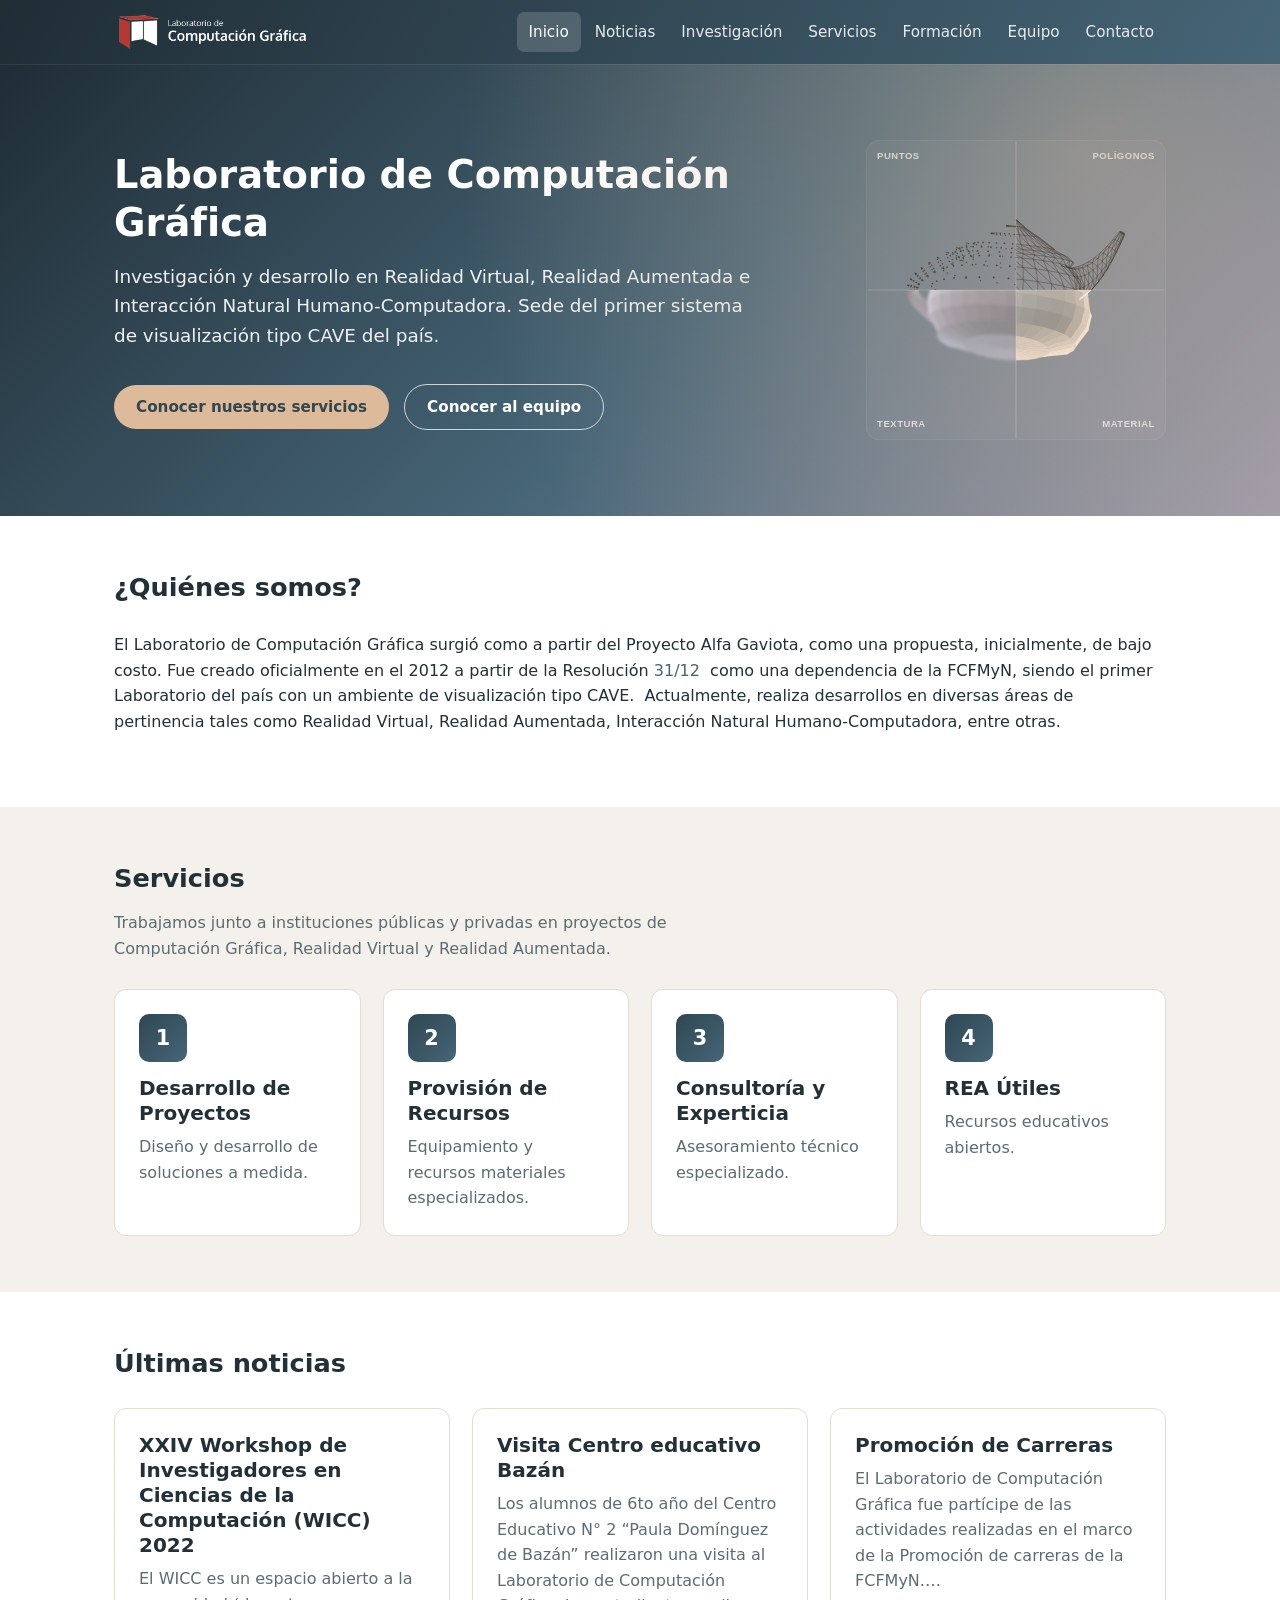
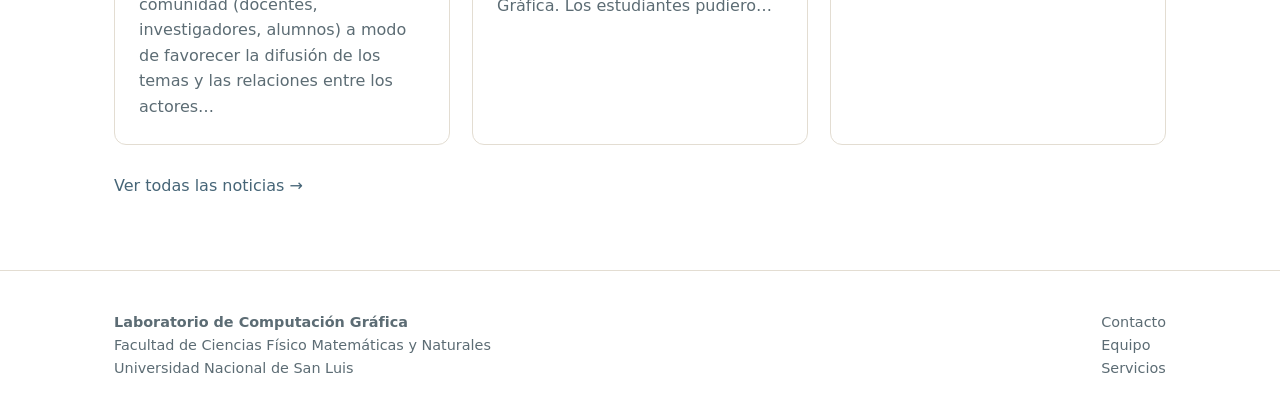
==== commit 8ae6a4ea: "Suavizar el cuadrante TEXTURA con desenfoque (simula sombreado continuo) SVG no soporta Gouraud/Phon" ====
--- a/index.html
+++ b/index.html
@@ -58,6 +58,7 @@
     <clipPath id="q1"><rect x="190.0" y="0" width="190.0" height="190.0"/></clipPath>
     <clipPath id="q2"><rect x="0" y="190.0" width="190.0" height="190.0"/></clipPath>
     <clipPath id="q3"><rect x="190.0" y="190.0" width="190.0" height="190.0"/></clipPath>
+    <filter id="smoothShade" x="-20%" y="-20%" width="140%" height="140%"><feGaussianBlur stdDeviation="2.1"/></filter>
   </defs>
   <rect x="0" y="0" width="380" height="380" rx="18" fill="rgba(255,255,255,.04)" stroke="rgba(255,255,255,.14)"/>
   <clipPath id="canvasClip"><rect x="2" y="2" width="376" height="376" rx="16"/></clipPath>
@@ -1695,6 +1696,7 @@
     <line x1="107.7" y1="210.8" x2="107.2" y2="193.1" stroke="#000" stroke-width="0.7" opacity=".8"/>
   </g>
   <g clip-path="url(#q2)">
+    <g filter="url(#smoothShade)">
     <polygon points="60.8,192.8 61.1,186.7 57.0,185.7" fill="#9191a3" stroke="#9191a3" stroke-width=".6"/>
     <polygon points="60.8,192.8 57.0,185.7 56.6,193.3" fill="#9191a3" stroke="#9191a3" stroke-width=".6"/>
     <polygon points="56.6,193.3 57.0,185.7 53.9,184.7" fill="#7b7e8e" stroke="#7b7e8e" stroke-width=".6"/>
@@ -2322,6 +2324,7 @@
     <polygon points="177.7,209.2 179.0,192.5 159.5,191.4" fill="#8d8e9e" stroke="#8d8e9e" stroke-width=".6"/>
     <polygon points="196.7,211.0 198.4,194.3 179.0,192.5" fill="#868798" stroke="#868798" stroke-width=".6"/>
     <polygon points="196.7,211.0 179.0,192.5 177.7,209.2" fill="#868798" stroke="#868798" stroke-width=".6"/>
+  </g>
   </g>
   <g clip-path="url(#q3)">
     <polygon points="60.8,192.8 61.1,186.7 57.0,185.7" fill="#adb5bb" stroke="#adb5bb" stroke-width=".6"/>
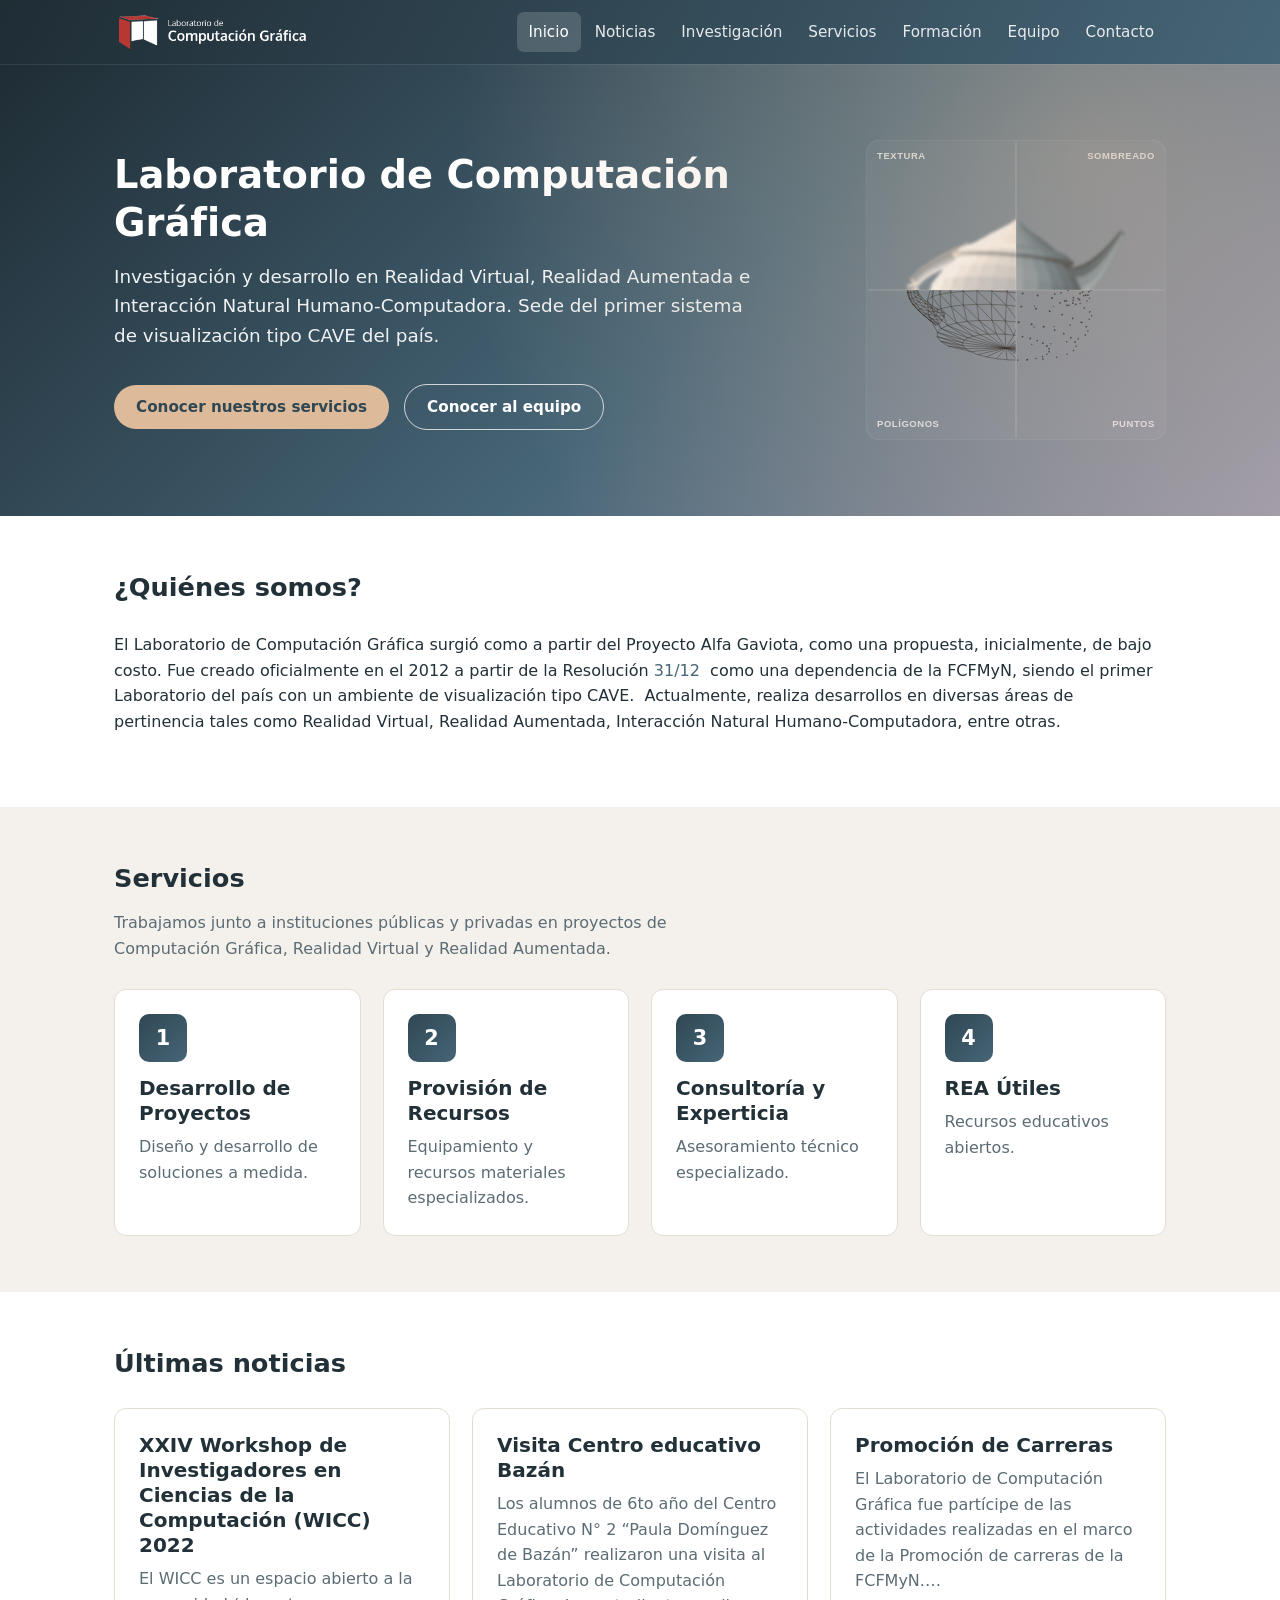
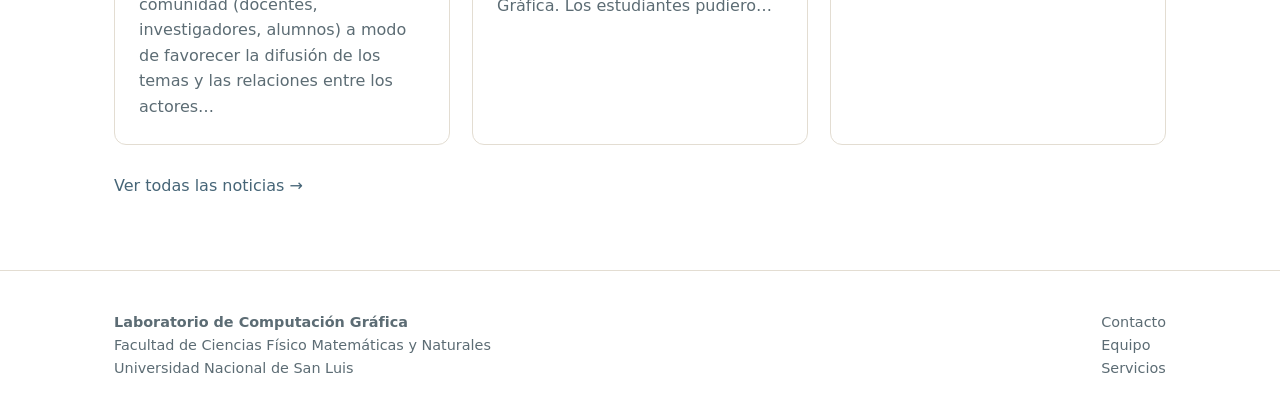
==== commit 6a3fdf67: "Reordenar los cuadrantes: "descifrar" el render de arriba-izq a abajo-der Nuevo orden y significado," ====
--- a/index.html
+++ b/index.html
@@ -52,7 +52,7 @@
     </div>
     <div class="hero-art" aria-hidden="false">
       <svg viewBox="0 0 380 380" xmlns="http://www.w3.org/2000/svg" role="img"
-     aria-label="La tetera de Utah partida en cuatro cuadrantes, cada uno en una etapa distinta del pipeline de render: puntos, poligonos, textura espejada y material metalico">
+     aria-label="La tetera de Utah partida en cuatro cuadrantes que van descifrando el render: arriba-izquierda con textura y material realista, arriba-derecha pintado sin textura, abajo-izquierda los poligonos, abajo-derecha la nube de puntos">
   <defs>
         <clipPath id="q0"><rect x="0" y="0" width="190.0" height="190.0"/></clipPath>
     <clipPath id="q1"><rect x="190.0" y="0" width="190.0" height="190.0"/></clipPath>
@@ -64,627 +64,1268 @@
   <clipPath id="canvasClip"><rect x="2" y="2" width="376" height="376" rx="16"/></clipPath>
   <g clip-path="url(#canvasClip)">
       <g clip-path="url(#q0)">
-    <circle cx="177.1" cy="263.8" r="1.1" fill="#000" opacity="0.79"/>
-    <circle cx="224.0" cy="257.3" r="1.1" fill="#000" opacity="0.81"/>
-    <circle cx="216.9" cy="254.1" r="1.1" fill="#000" opacity="0.82"/>
-    <circle cx="208.1" cy="251.3" r="1.1" fill="#000" opacity="0.82"/>
-    <circle cx="198.2" cy="249.0" r="1.1" fill="#000" opacity="0.83"/>
-    <circle cx="187.4" cy="247.2" r="1.1" fill="#000" opacity="0.83"/>
-    <circle cx="176.3" cy="246.1" r="1.1" fill="#000" opacity="0.83"/>
-    <circle cx="165.1" cy="245.7" r="1.1" fill="#000" opacity="0.83"/>
-    <circle cx="154.5" cy="245.9" r="1.1" fill="#000" opacity="0.83"/>
-    <circle cx="144.7" cy="246.8" r="1.1" fill="#000" opacity="0.82"/>
-    <circle cx="136.2" cy="248.5" r="1.1" fill="#000" opacity="0.81"/>
-    <circle cx="129.4" cy="250.7" r="1.1" fill="#000" opacity="0.80"/>
-    <circle cx="124.7" cy="253.6" r="1.1" fill="#000" opacity="0.79"/>
-    <circle cx="122.4" cy="256.9" r="1.1" fill="#000" opacity="0.78"/>
-    <circle cx="122.9" cy="260.5" r="1.0" fill="#000" opacity="0.77"/>
-    <circle cx="126.3" cy="264.4" r="1.0" fill="#000" opacity="0.76"/>
-    <circle cx="132.5" cy="268.1" r="1.0" fill="#000" opacity="0.75"/>
-    <circle cx="141.4" cy="271.7" r="1.0" fill="#000" opacity="0.75"/>
-    <circle cx="152.5" cy="274.7" r="1.0" fill="#000" opacity="0.74"/>
-    <circle cx="165.2" cy="277.0" r="1.0" fill="#000" opacity="0.74"/>
-    <circle cx="178.7" cy="278.4" r="1.0" fill="#000" opacity="0.74"/>
-    <circle cx="192.1" cy="278.8" r="1.0" fill="#000" opacity="0.74"/>
-    <circle cx="204.5" cy="278.2" r="1.0" fill="#000" opacity="0.74"/>
-    <circle cx="215.2" cy="276.7" r="1.0" fill="#000" opacity="0.75"/>
-    <circle cx="223.5" cy="274.4" r="1.0" fill="#000" opacity="0.76"/>
-    <circle cx="229.2" cy="271.4" r="1.0" fill="#000" opacity="0.77"/>
-    <circle cx="231.9" cy="268.1" r="1.1" fill="#000" opacity="0.78"/>
-    <circle cx="231.9" cy="264.5" r="1.1" fill="#000" opacity="0.79"/>
-    <circle cx="229.1" cy="260.8" r="1.1" fill="#000" opacity="0.80"/>
-    <circle cx="250.6" cy="245.3" r="1.1" fill="#000" opacity="0.82"/>
-    <circle cx="239.0" cy="240.7" r="1.1" fill="#000" opacity="0.83"/>
-    <circle cx="225.1" cy="236.6" r="1.2" fill="#000" opacity="0.84"/>
-    <circle cx="209.8" cy="233.3" r="1.2" fill="#000" opacity="0.85"/>
-    <circle cx="193.4" cy="230.8" r="1.2" fill="#000" opacity="0.86"/>
-    <circle cx="176.5" cy="229.2" r="1.2" fill="#000" opacity="0.86"/>
-    <circle cx="159.6" cy="228.4" r="1.2" fill="#000" opacity="0.86"/>
-    <circle cx="143.3" cy="228.6" r="1.2" fill="#000" opacity="0.85"/>
-    <circle cx="128.1" cy="229.7" r="1.2" fill="#000" opacity="0.84"/>
-    <circle cx="114.6" cy="231.8" r="1.1" fill="#000" opacity="0.83"/>
-    <circle cx="103.3" cy="234.8" r="1.1" fill="#000" opacity="0.81"/>
-    <circle cx="95.1" cy="238.8" r="1.1" fill="#000" opacity="0.80"/>
-    <circle cx="90.5" cy="243.6" r="1.1" fill="#000" opacity="0.78"/>
-    <circle cx="90.1" cy="249.0" r="1.0" fill="#000" opacity="0.76"/>
-    <circle cx="94.5" cy="254.9" r="1.0" fill="#000" opacity="0.75"/>
-    <circle cx="103.9" cy="260.9" r="1.0" fill="#000" opacity="0.73"/>
-    <circle cx="118.0" cy="266.6" r="1.0" fill="#000" opacity="0.72"/>
-    <circle cx="136.4" cy="271.6" r="1.0" fill="#000" opacity="0.71"/>
-    <circle cx="157.8" cy="275.4" r="0.9" fill="#000" opacity="0.71"/>
-    <circle cx="180.8" cy="277.8" r="0.9" fill="#000" opacity="0.71"/>
-    <circle cx="203.5" cy="278.6" r="1.0" fill="#000" opacity="0.71"/>
-    <circle cx="224.2" cy="277.6" r="1.0" fill="#000" opacity="0.72"/>
-    <circle cx="241.6" cy="275.1" r="1.0" fill="#000" opacity="0.73"/>
-    <circle cx="254.6" cy="271.3" r="1.0" fill="#000" opacity="0.74"/>
-    <circle cx="262.8" cy="266.6" r="1.0" fill="#000" opacity="0.75"/>
-    <circle cx="266.1" cy="261.3" r="1.0" fill="#000" opacity="0.77"/>
-    <circle cx="264.8" cy="255.8" r="1.1" fill="#000" opacity="0.79"/>
-    <circle cx="259.5" cy="250.4" r="1.1" fill="#000" opacity="0.80"/>
-    <circle cx="261.9" cy="225.8" r="1.1" fill="#000" opacity="0.82"/>
-    <circle cx="248.4" cy="221.1" r="1.1" fill="#000" opacity="0.84"/>
-    <circle cx="232.6" cy="217.0" r="1.2" fill="#000" opacity="0.85"/>
-    <circle cx="215.2" cy="213.7" r="1.2" fill="#000" opacity="0.86"/>
-    <circle cx="196.7" cy="211.0" r="1.2" fill="#000" opacity="0.87"/>
-    <circle cx="177.7" cy="209.2" r="1.2" fill="#000" opacity="0.87"/>
-    <circle cx="158.7" cy="208.2" r="1.2" fill="#000" opacity="0.86"/>
-    <circle cx="140.4" cy="208.2" r="1.2" fill="#000" opacity="0.86"/>
-    <circle cx="123.2" cy="209.0" r="1.2" fill="#000" opacity="0.85"/>
-    <circle cx="107.7" cy="210.8" r="1.1" fill="#000" opacity="0.83"/>
-    <circle cx="94.7" cy="213.6" r="1.1" fill="#000" opacity="0.81"/>
-    <circle cx="85.0" cy="217.4" r="1.1" fill="#000" opacity="0.80"/>
-    <circle cx="79.3" cy="222.0" r="1.1" fill="#000" opacity="0.78"/>
-    <circle cx="78.4" cy="227.4" r="1.0" fill="#000" opacity="0.76"/>
-    <circle cx="83.1" cy="233.4" r="1.0" fill="#000" opacity="0.74"/>
-    <circle cx="93.5" cy="239.6" r="1.0" fill="#000" opacity="0.72"/>
-    <circle cx="109.8" cy="245.6" r="1.0" fill="#000" opacity="0.71"/>
-    <circle cx="131.2" cy="250.9" r="0.9" fill="#000" opacity="0.70"/>
-    <circle cx="156.3" cy="255.2" r="0.9" fill="#000" opacity="0.70"/>
-    <circle cx="183.2" cy="257.9" r="0.9" fill="#000" opacity="0.70"/>
-    <circle cx="209.9" cy="258.9" r="0.9" fill="#000" opacity="0.70"/>
-    <circle cx="234.1" cy="258.1" r="0.9" fill="#000" opacity="0.71"/>
-    <circle cx="254.2" cy="255.7" r="1.0" fill="#000" opacity="0.72"/>
-    <circle cx="268.9" cy="251.9" r="1.0" fill="#000" opacity="0.73"/>
-    <circle cx="277.9" cy="247.2" r="1.0" fill="#000" opacity="0.75"/>
-    <circle cx="281.1" cy="241.9" r="1.0" fill="#000" opacity="0.77"/>
-    <circle cx="279.0" cy="236.4" r="1.1" fill="#000" opacity="0.78"/>
-    <circle cx="272.4" cy="230.9" r="1.1" fill="#000" opacity="0.80"/>
-    <circle cx="265.6" cy="208.1" r="1.1" fill="#000" opacity="0.82"/>
-    <circle cx="251.6" cy="203.8" r="1.1" fill="#000" opacity="0.84"/>
-    <circle cx="235.4" cy="200.1" r="1.2" fill="#000" opacity="0.85"/>
-    <circle cx="217.4" cy="196.9" r="1.2" fill="#000" opacity="0.86"/>
-    <circle cx="198.4" cy="194.3" r="1.2" fill="#000" opacity="0.86"/>
-    <circle cx="179.0" cy="192.5" r="1.2" fill="#000" opacity="0.87"/>
-    <circle cx="159.5" cy="191.4" r="1.2" fill="#000" opacity="0.86"/>
-    <circle cx="140.7" cy="191.1" r="1.2" fill="#000" opacity="0.86"/>
-    <circle cx="123.1" cy="191.7" r="1.2" fill="#000" opacity="0.84"/>
-    <circle cx="107.2" cy="193.1" r="1.1" fill="#000" opacity="0.83"/>
-    <circle cx="93.8" cy="195.4" r="1.1" fill="#000" opacity="0.81"/>
-    <circle cx="83.8" cy="198.5" r="1.1" fill="#000" opacity="0.79"/>
-    <circle cx="77.9" cy="202.5" r="1.0" fill="#000" opacity="0.77"/>
-    <circle cx="76.9" cy="207.3" r="1.0" fill="#000" opacity="0.76"/>
-    <circle cx="81.6" cy="212.6" r="1.0" fill="#000" opacity="0.74"/>
-    <circle cx="92.4" cy="218.2" r="1.0" fill="#000" opacity="0.72"/>
-    <circle cx="109.2" cy="223.7" r="0.9" fill="#000" opacity="0.71"/>
-    <circle cx="131.3" cy="228.8" r="0.9" fill="#000" opacity="0.70"/>
-    <circle cx="157.3" cy="232.8" r="0.9" fill="#000" opacity="0.69"/>
-    <circle cx="185.3" cy="235.6" r="0.9" fill="#000" opacity="0.69"/>
-    <circle cx="212.9" cy="236.8" r="0.9" fill="#000" opacity="0.69"/>
-    <circle cx="238.0" cy="236.4" r="0.9" fill="#000" opacity="0.70"/>
-    <circle cx="258.6" cy="234.5" r="1.0" fill="#000" opacity="0.71"/>
-    <circle cx="273.7" cy="231.3" r="1.0" fill="#000" opacity="0.73"/>
-    <circle cx="282.7" cy="227.2" r="1.0" fill="#000" opacity="0.74"/>
-    <circle cx="285.8" cy="222.6" r="1.0" fill="#000" opacity="0.76"/>
-    <circle cx="283.5" cy="217.6" r="1.1" fill="#000" opacity="0.78"/>
-    <circle cx="276.5" cy="212.8" r="1.1" fill="#000" opacity="0.80"/>
-    <circle cx="263.9" cy="188.8" r="1.1" fill="#000" opacity="0.82"/>
-    <circle cx="250.6" cy="185.3" r="1.1" fill="#000" opacity="0.83"/>
-    <circle cx="234.9" cy="182.1" r="1.2" fill="#000" opacity="0.84"/>
-    <circle cx="217.6" cy="179.3" r="1.2" fill="#000" opacity="0.85"/>
-    <circle cx="199.3" cy="177.0" r="1.2" fill="#000" opacity="0.86"/>
-    <circle cx="180.5" cy="175.3" r="1.2" fill="#000" opacity="0.86"/>
-    <circle cx="161.8" cy="174.2" r="1.2" fill="#000" opacity="0.86"/>
-    <circle cx="143.7" cy="173.7" r="1.2" fill="#000" opacity="0.85"/>
-    <circle cx="126.8" cy="173.8" r="1.1" fill="#000" opacity="0.84"/>
-    <circle cx="111.6" cy="174.7" r="1.1" fill="#000" opacity="0.82"/>
-    <circle cx="98.9" cy="176.3" r="1.1" fill="#000" opacity="0.81"/>
-    <circle cx="89.5" cy="178.7" r="1.1" fill="#000" opacity="0.79"/>
-    <circle cx="84.0" cy="181.7" r="1.0" fill="#000" opacity="0.77"/>
-    <circle cx="83.3" cy="185.4" r="1.0" fill="#000" opacity="0.75"/>
-    <circle cx="88.1" cy="189.6" r="1.0" fill="#000" opacity="0.74"/>
-    <circle cx="98.6" cy="194.2" r="1.0" fill="#000" opacity="0.72"/>
-    <circle cx="114.8" cy="198.7" r="0.9" fill="#000" opacity="0.71"/>
-    <circle cx="135.9" cy="202.9" r="0.9" fill="#000" opacity="0.70"/>
-    <circle cx="160.7" cy="206.4" r="0.9" fill="#000" opacity="0.69"/>
-    <circle cx="187.2" cy="209.0" r="0.9" fill="#000" opacity="0.69"/>
-    <circle cx="213.4" cy="210.3" r="0.9" fill="#000" opacity="0.70"/>
-    <circle cx="237.2" cy="210.4" r="0.9" fill="#000" opacity="0.70"/>
-    <circle cx="256.9" cy="209.2" r="1.0" fill="#000" opacity="0.71"/>
-    <circle cx="271.3" cy="207.0" r="1.0" fill="#000" opacity="0.73"/>
-    <circle cx="280.0" cy="204.0" r="1.0" fill="#000" opacity="0.74"/>
-    <circle cx="283.1" cy="200.4" r="1.0" fill="#000" opacity="0.76"/>
-    <circle cx="281.0" cy="196.6" r="1.1" fill="#000" opacity="0.78"/>
-    <circle cx="274.3" cy="192.6" r="1.1" fill="#000" opacity="0.80"/>
-    <circle cx="255.8" cy="170.6" r="1.1" fill="#000" opacity="0.81"/>
-    <circle cx="244.2" cy="168.0" r="1.1" fill="#000" opacity="0.82"/>
-    <circle cx="230.4" cy="165.5" r="1.1" fill="#000" opacity="0.83"/>
-    <circle cx="215.2" cy="163.3" r="1.2" fill="#000" opacity="0.84"/>
-    <circle cx="198.9" cy="161.4" r="1.2" fill="#000" opacity="0.84"/>
-    <circle cx="182.2" cy="159.9" r="1.2" fill="#000" opacity="0.85"/>
-    <circle cx="165.6" cy="158.8" r="1.2" fill="#000" opacity="0.84"/>
-    <circle cx="149.6" cy="158.2" r="1.1" fill="#000" opacity="0.84"/>
-    <circle cx="134.7" cy="158.1" r="1.1" fill="#000" opacity="0.83"/>
-    <circle cx="121.6" cy="158.5" r="1.1" fill="#000" opacity="0.82"/>
-    <circle cx="110.7" cy="159.4" r="1.1" fill="#000" opacity="0.80"/>
-    <circle cx="102.8" cy="161.0" r="1.1" fill="#000" opacity="0.79"/>
-    <circle cx="98.5" cy="163.0" r="1.0" fill="#000" opacity="0.77"/>
-    <circle cx="98.4" cy="165.6" r="1.0" fill="#000" opacity="0.75"/>
-    <circle cx="103.0" cy="168.5" r="1.0" fill="#000" opacity="0.74"/>
-    <circle cx="112.5" cy="171.7" r="1.0" fill="#000" opacity="0.73"/>
-    <circle cx="126.6" cy="175.0" r="1.0" fill="#000" opacity="0.71"/>
-    <circle cx="144.8" cy="178.1" r="0.9" fill="#000" opacity="0.71"/>
-    <circle cx="166.0" cy="180.8" r="0.9" fill="#000" opacity="0.70"/>
-    <circle cx="188.5" cy="182.9" r="0.9" fill="#000" opacity="0.70"/>
-    <circle cx="210.8" cy="184.2" r="0.9" fill="#000" opacity="0.70"/>
-    <circle cx="231.1" cy="184.7" r="0.9" fill="#000" opacity="0.71"/>
-    <circle cx="248.0" cy="184.2" r="1.0" fill="#000" opacity="0.72"/>
-    <circle cx="260.7" cy="183.0" r="1.0" fill="#000" opacity="0.73"/>
-    <circle cx="268.5" cy="181.2" r="1.0" fill="#000" opacity="0.74"/>
-    <circle cx="271.6" cy="178.8" r="1.0" fill="#000" opacity="0.76"/>
-    <circle cx="270.1" cy="176.2" r="1.1" fill="#000" opacity="0.78"/>
-    <circle cx="264.6" cy="173.4" r="1.1" fill="#000" opacity="0.79"/>
-    <circle cx="245.6" cy="156.5" r="1.1" fill="#000" opacity="0.80"/>
-    <circle cx="236.0" cy="154.6" r="1.1" fill="#000" opacity="0.81"/>
-    <circle cx="224.5" cy="152.7" r="1.1" fill="#000" opacity="0.82"/>
-    <circle cx="211.7" cy="151.0" r="1.1" fill="#000" opacity="0.83"/>
-    <circle cx="197.9" cy="149.5" r="1.1" fill="#000" opacity="0.83"/>
-    <circle cx="183.7" cy="148.2" r="1.1" fill="#000" opacity="0.83"/>
-    <circle cx="169.7" cy="147.2" r="1.1" fill="#000" opacity="0.83"/>
-    <circle cx="156.1" cy="146.6" r="1.1" fill="#000" opacity="0.82"/>
-    <circle cx="143.6" cy="146.3" r="1.1" fill="#000" opacity="0.82"/>
-    <circle cx="132.7" cy="146.5" r="1.1" fill="#000" opacity="0.81"/>
-    <circle cx="123.9" cy="147.0" r="1.1" fill="#000" opacity="0.79"/>
-    <circle cx="117.6" cy="147.9" r="1.1" fill="#000" opacity="0.78"/>
-    <circle cx="114.5" cy="149.3" r="1.0" fill="#000" opacity="0.77"/>
-    <circle cx="114.9" cy="151.0" r="1.0" fill="#000" opacity="0.76"/>
-    <circle cx="119.1" cy="153.0" r="1.0" fill="#000" opacity="0.74"/>
-    <circle cx="127.2" cy="155.2" r="1.0" fill="#000" opacity="0.73"/>
-    <circle cx="139.0" cy="157.5" r="1.0" fill="#000" opacity="0.72"/>
-    <circle cx="153.9" cy="159.7" r="1.0" fill="#000" opacity="0.72"/>
-    <circle cx="171.0" cy="161.8" r="1.0" fill="#000" opacity="0.71"/>
-    <circle cx="189.2" cy="163.4" r="1.0" fill="#000" opacity="0.71"/>
-    <circle cx="207.2" cy="164.6" r="1.0" fill="#000" opacity="0.71"/>
-    <circle cx="223.6" cy="165.1" r="1.0" fill="#000" opacity="0.72"/>
-    <circle cx="237.5" cy="165.1" r="1.0" fill="#000" opacity="0.73"/>
-    <circle cx="248.1" cy="164.6" r="1.0" fill="#000" opacity="0.74"/>
-    <circle cx="254.9" cy="163.5" r="1.0" fill="#000" opacity="0.75"/>
-    <circle cx="257.8" cy="162.1" r="1.0" fill="#000" opacity="0.76"/>
-    <circle cx="257.0" cy="160.4" r="1.0" fill="#000" opacity="0.77"/>
-    <circle cx="252.7" cy="158.5" r="1.1" fill="#000" opacity="0.79"/>
-    <circle cx="250.0" cy="151.2" r="1.1" fill="#000" opacity="0.80"/>
-    <circle cx="239.7" cy="149.2" r="1.1" fill="#000" opacity="0.81"/>
-    <circle cx="227.4" cy="147.3" r="1.1" fill="#000" opacity="0.82"/>
-    <circle cx="213.7" cy="145.6" r="1.1" fill="#000" opacity="0.83"/>
-    <circle cx="199.1" cy="144.0" r="1.1" fill="#000" opacity="0.83"/>
-    <circle cx="184.0" cy="142.7" r="1.1" fill="#000" opacity="0.83"/>
-    <circle cx="169.0" cy="141.6" r="1.1" fill="#000" opacity="0.83"/>
-    <circle cx="154.6" cy="140.9" r="1.1" fill="#000" opacity="0.83"/>
-    <circle cx="141.3" cy="140.5" r="1.1" fill="#000" opacity="0.82"/>
-    <circle cx="129.6" cy="140.5" r="1.1" fill="#000" opacity="0.81"/>
-    <circle cx="120.1" cy="141.0" r="1.1" fill="#000" opacity="0.80"/>
-    <circle cx="113.3" cy="141.8" r="1.1" fill="#000" opacity="0.78"/>
-    <circle cx="109.8" cy="143.0" r="1.0" fill="#000" opacity="0.77"/>
-    <circle cx="110.1" cy="144.7" r="1.0" fill="#000" opacity="0.75"/>
-    <circle cx="114.5" cy="146.6" r="1.0" fill="#000" opacity="0.74"/>
-    <circle cx="123.1" cy="148.9" r="1.0" fill="#000" opacity="0.73"/>
-    <circle cx="135.8" cy="151.2" r="1.0" fill="#000" opacity="0.72"/>
-    <circle cx="151.8" cy="153.5" r="1.0" fill="#000" opacity="0.71"/>
-    <circle cx="170.4" cy="155.7" r="0.9" fill="#000" opacity="0.71"/>
-    <circle cx="190.0" cy="157.4" r="0.9" fill="#000" opacity="0.71"/>
-    <circle cx="209.5" cy="158.7" r="0.9" fill="#000" opacity="0.71"/>
-    <circle cx="227.2" cy="159.4" r="1.0" fill="#000" opacity="0.71"/>
-    <circle cx="242.2" cy="159.5" r="1.0" fill="#000" opacity="0.72"/>
-    <circle cx="253.4" cy="159.0" r="1.0" fill="#000" opacity="0.73"/>
-    <circle cx="260.6" cy="158.1" r="1.0" fill="#000" opacity="0.75"/>
-    <circle cx="263.5" cy="156.7" r="1.0" fill="#000" opacity="0.76"/>
-    <circle cx="262.5" cy="155.0" r="1.0" fill="#000" opacity="0.77"/>
-    <circle cx="257.8" cy="153.1" r="1.1" fill="#000" opacity="0.79"/>
-    <circle cx="244.1" cy="144.7" r="1.1" fill="#000" opacity="0.80"/>
-    <circle cx="235.0" cy="143.1" r="1.1" fill="#000" opacity="0.81"/>
-    <circle cx="223.9" cy="141.5" r="1.1" fill="#000" opacity="0.82"/>
-    <circle cx="211.6" cy="139.9" r="1.1" fill="#000" opacity="0.82"/>
-    <circle cx="198.4" cy="138.6" r="1.1" fill="#000" opacity="0.83"/>
-    <circle cx="184.7" cy="137.4" r="1.1" fill="#000" opacity="0.83"/>
-    <circle cx="171.2" cy="136.4" r="1.1" fill="#000" opacity="0.82"/>
-    <circle cx="158.2" cy="135.7" r="1.1" fill="#000" opacity="0.82"/>
-    <circle cx="146.3" cy="135.3" r="1.1" fill="#000" opacity="0.81"/>
-    <circle cx="135.8" cy="135.2" r="1.1" fill="#000" opacity="0.80"/>
-    <circle cx="127.4" cy="135.4" r="1.1" fill="#000" opacity="0.79"/>
-    <circle cx="121.5" cy="136.0" r="1.1" fill="#000" opacity="0.78"/>
-    <circle cx="118.6" cy="137.0" r="1.0" fill="#000" opacity="0.77"/>
-    <circle cx="119.1" cy="138.3" r="1.0" fill="#000" opacity="0.75"/>
-    <circle cx="123.3" cy="139.9" r="1.0" fill="#000" opacity="0.74"/>
-    <circle cx="131.1" cy="141.7" r="1.0" fill="#000" opacity="0.73"/>
-    <circle cx="142.4" cy="143.6" r="1.0" fill="#000" opacity="0.72"/>
-    <circle cx="156.6" cy="145.5" r="1.0" fill="#000" opacity="0.72"/>
-    <circle cx="173.0" cy="147.3" r="1.0" fill="#000" opacity="0.71"/>
-    <circle cx="190.2" cy="148.9" r="1.0" fill="#000" opacity="0.71"/>
-    <circle cx="207.3" cy="150.0" r="1.0" fill="#000" opacity="0.71"/>
-    <circle cx="223.0" cy="150.7" r="1.0" fill="#000" opacity="0.72"/>
-    <circle cx="236.2" cy="151.0" r="1.0" fill="#000" opacity="0.73"/>
-    <circle cx="246.3" cy="150.8" r="1.0" fill="#000" opacity="0.74"/>
-    <circle cx="252.8" cy="150.1" r="1.0" fill="#000" opacity="0.75"/>
-    <circle cx="255.7" cy="149.1" r="1.0" fill="#000" opacity="0.76"/>
-    <circle cx="254.9" cy="147.8" r="1.0" fill="#000" opacity="0.77"/>
-    <circle cx="250.9" cy="146.3" r="1.1" fill="#000" opacity="0.78"/>
-    <circle cx="231.5" cy="137.0" r="1.1" fill="#000" opacity="0.79"/>
-    <circle cx="224.6" cy="135.8" r="1.1" fill="#000" opacity="0.80"/>
-    <circle cx="216.2" cy="134.7" r="1.1" fill="#000" opacity="0.80"/>
-    <circle cx="206.7" cy="133.6" r="1.1" fill="#000" opacity="0.81"/>
-    <circle cx="196.4" cy="132.5" r="1.1" fill="#000" opacity="0.81"/>
-    <circle cx="185.9" cy="131.6" r="1.1" fill="#000" opacity="0.81"/>
-    <circle cx="175.3" cy="130.9" r="1.1" fill="#000" opacity="0.81"/>
-    <circle cx="165.3" cy="130.3" r="1.1" fill="#000" opacity="0.81"/>
-    <circle cx="156.1" cy="129.9" r="1.1" fill="#000" opacity="0.80"/>
-    <circle cx="148.2" cy="129.7" r="1.1" fill="#000" opacity="0.79"/>
-    <circle cx="142.0" cy="129.8" r="1.1" fill="#000" opacity="0.79"/>
-    <circle cx="137.8" cy="130.2" r="1.1" fill="#000" opacity="0.78"/>
-    <circle cx="135.9" cy="130.8" r="1.0" fill="#000" opacity="0.77"/>
-    <circle cx="136.7" cy="131.6" r="1.0" fill="#000" opacity="0.76"/>
-    <circle cx="140.1" cy="132.7" r="1.0" fill="#000" opacity="0.75"/>
-    <circle cx="146.2" cy="133.9" r="1.0" fill="#000" opacity="0.74"/>
-    <circle cx="154.8" cy="135.2" r="1.0" fill="#000" opacity="0.73"/>
-    <circle cx="165.4" cy="136.5" r="1.0" fill="#000" opacity="0.73"/>
-    <circle cx="177.4" cy="137.8" r="1.0" fill="#000" opacity="0.73"/>
-    <circle cx="190.1" cy="138.9" r="1.0" fill="#000" opacity="0.73"/>
-    <circle cx="202.6" cy="139.8" r="1.0" fill="#000" opacity="0.73"/>
-    <circle cx="214.2" cy="140.4" r="1.0" fill="#000" opacity="0.73"/>
-    <circle cx="224.1" cy="140.7" r="1.0" fill="#000" opacity="0.74"/>
-    <circle cx="231.8" cy="140.7" r="1.0" fill="#000" opacity="0.74"/>
-    <circle cx="237.0" cy="140.4" r="1.0" fill="#000" opacity="0.75"/>
-    <circle cx="239.4" cy="139.8" r="1.0" fill="#000" opacity="0.76"/>
-    <circle cx="239.2" cy="139.0" r="1.0" fill="#000" opacity="0.77"/>
-    <circle cx="236.5" cy="138.1" r="1.1" fill="#000" opacity="0.78"/>
-    <circle cx="214.9" cy="122.2" r="1.1" fill="#000" opacity="0.78"/>
-    <circle cx="210.9" cy="121.7" r="1.1" fill="#000" opacity="0.78"/>
-    <circle cx="206.0" cy="121.1" r="1.1" fill="#000" opacity="0.79"/>
-    <circle cx="200.3" cy="120.5" r="1.1" fill="#000" opacity="0.79"/>
-    <circle cx="194.1" cy="119.9" r="1.1" fill="#000" opacity="0.79"/>
-    <circle cx="187.7" cy="119.4" r="1.1" fill="#000" opacity="0.79"/>
-    <circle cx="181.4" cy="118.9" r="1.1" fill="#000" opacity="0.79"/>
-    <circle cx="175.4" cy="118.5" r="1.1" fill="#000" opacity="0.79"/>
-    <circle cx="170.0" cy="118.2" r="1.1" fill="#000" opacity="0.79"/>
-    <circle cx="165.4" cy="118.0" r="1.1" fill="#000" opacity="0.78"/>
-    <circle cx="161.9" cy="118.0" r="1.1" fill="#000" opacity="0.78"/>
-    <circle cx="159.6" cy="118.0" r="1.0" fill="#000" opacity="0.77"/>
-    <circle cx="158.8" cy="118.2" r="1.0" fill="#000" opacity="0.77"/>
-    <circle cx="159.5" cy="118.6" r="1.0" fill="#000" opacity="0.76"/>
-    <circle cx="161.7" cy="119.0" r="1.0" fill="#000" opacity="0.75"/>
-    <circle cx="165.4" cy="119.6" r="1.0" fill="#000" opacity="0.75"/>
-    <circle cx="170.4" cy="120.2" r="1.0" fill="#000" opacity="0.75"/>
-    <circle cx="176.5" cy="120.8" r="1.0" fill="#000" opacity="0.74"/>
-    <circle cx="183.2" cy="121.5" r="1.0" fill="#000" opacity="0.74"/>
-    <circle cx="190.3" cy="122.1" r="1.0" fill="#000" opacity="0.74"/>
-    <circle cx="197.4" cy="122.6" r="1.0" fill="#000" opacity="0.74"/>
-    <circle cx="203.9" cy="123.1" r="1.0" fill="#000" opacity="0.74"/>
-    <circle cx="209.6" cy="123.3" r="1.0" fill="#000" opacity="0.75"/>
-    <circle cx="214.1" cy="123.5" r="1.0" fill="#000" opacity="0.75"/>
-    <circle cx="217.2" cy="123.5" r="1.0" fill="#000" opacity="0.76"/>
-    <circle cx="218.9" cy="123.4" r="1.0" fill="#000" opacity="0.76"/>
-    <circle cx="219.0" cy="123.1" r="1.0" fill="#000" opacity="0.77"/>
-    <circle cx="217.6" cy="122.7" r="1.0" fill="#000" opacity="0.77"/>
-    <circle cx="200.1" cy="110.4" r="1.0" fill="#000" opacity="0.77"/>
-    <circle cx="198.6" cy="110.3" r="1.0" fill="#000" opacity="0.77"/>
-    <circle cx="196.7" cy="110.1" r="1.0" fill="#000" opacity="0.77"/>
-    <circle cx="194.4" cy="109.8" r="1.0" fill="#000" opacity="0.77"/>
-    <circle cx="191.9" cy="109.6" r="1.0" fill="#000" opacity="0.77"/>
-    <circle cx="189.4" cy="109.4" r="1.1" fill="#000" opacity="0.78"/>
-    <circle cx="186.8" cy="109.2" r="1.0" fill="#000" opacity="0.77"/>
-    <circle cx="184.4" cy="109.0" r="1.0" fill="#000" opacity="0.77"/>
-    <circle cx="182.3" cy="108.9" r="1.0" fill="#000" opacity="0.77"/>
-    <circle cx="180.5" cy="108.8" r="1.0" fill="#000" opacity="0.77"/>
-    <circle cx="179.2" cy="108.7" r="1.0" fill="#000" opacity="0.77"/>
-    <circle cx="178.4" cy="108.7" r="1.0" fill="#000" opacity="0.77"/>
-    <circle cx="178.1" cy="108.7" r="1.0" fill="#000" opacity="0.76"/>
-    <circle cx="178.5" cy="108.8" r="1.0" fill="#000" opacity="0.76"/>
-    <circle cx="179.4" cy="109.0" r="1.0" fill="#000" opacity="0.76"/>
-    <circle cx="180.9" cy="109.1" r="1.0" fill="#000" opacity="0.76"/>
-    <circle cx="182.8" cy="109.3" r="1.0" fill="#000" opacity="0.76"/>
-    <circle cx="185.2" cy="109.5" r="1.0" fill="#000" opacity="0.76"/>
-    <circle cx="187.7" cy="109.8" r="1.0" fill="#000" opacity="0.76"/>
-    <circle cx="190.4" cy="110.0" r="1.0" fill="#000" opacity="0.76"/>
-    <circle cx="193.1" cy="110.2" r="1.0" fill="#000" opacity="0.76"/>
-    <circle cx="195.5" cy="110.4" r="1.0" fill="#000" opacity="0.76"/>
-    <circle cx="197.7" cy="110.5" r="1.0" fill="#000" opacity="0.76"/>
-    <circle cx="199.5" cy="110.6" r="1.0" fill="#000" opacity="0.76"/>
-    <circle cx="200.8" cy="110.7" r="1.0" fill="#000" opacity="0.76"/>
-    <circle cx="201.5" cy="110.7" r="1.0" fill="#000" opacity="0.76"/>
-    <circle cx="201.6" cy="110.7" r="1.0" fill="#000" opacity="0.77"/>
-    <circle cx="201.1" cy="110.6" r="1.0" fill="#000" opacity="0.77"/>
-    <circle cx="190.6" cy="101.2" r="1.0" fill="#000" opacity="0.76"/>
-    <circle cx="96.4" cy="228.5" r="1.0" fill="#000" opacity="0.74"/>
-    <circle cx="92.4" cy="232.8" r="1.0" fill="#000" opacity="0.74"/>
-    <circle cx="88.7" cy="234.5" r="1.0" fill="#000" opacity="0.74"/>
-    <circle cx="86.8" cy="233.0" r="1.0" fill="#000" opacity="0.74"/>
-    <circle cx="87.4" cy="228.9" r="1.0" fill="#000" opacity="0.75"/>
-    <circle cx="90.1" cy="223.8" r="1.0" fill="#000" opacity="0.75"/>
-    <circle cx="94.0" cy="219.6" r="1.0" fill="#000" opacity="0.75"/>
-    <circle cx="97.6" cy="217.8" r="1.0" fill="#000" opacity="0.75"/>
-    <circle cx="99.6" cy="219.2" r="1.0" fill="#000" opacity="0.74"/>
-    <circle cx="99.1" cy="223.2" r="1.0" fill="#000" opacity="0.74"/>
-    <circle cx="88.0" cy="222.7" r="1.0" fill="#000" opacity="0.73"/>
-    <circle cx="84.2" cy="226.7" r="1.0" fill="#000" opacity="0.73"/>
-    <circle cx="80.8" cy="228.4" r="1.0" fill="#000" opacity="0.74"/>
-    <circle cx="79.1" cy="227.0" r="1.0" fill="#000" opacity="0.74"/>
-    <circle cx="79.7" cy="223.3" r="1.0" fill="#000" opacity="0.74"/>
-    <circle cx="82.4" cy="218.6" r="1.0" fill="#000" opacity="0.75"/>
-    <circle cx="86.0" cy="214.7" r="1.0" fill="#000" opacity="0.75"/>
-    <circle cx="89.4" cy="213.0" r="1.0" fill="#000" opacity="0.74"/>
-    <circle cx="91.2" cy="214.2" r="1.0" fill="#000" opacity="0.74"/>
-    <circle cx="90.6" cy="217.9" r="1.0" fill="#000" opacity="0.73"/>
-    <circle cx="79.9" cy="216.9" r="1.0" fill="#000" opacity="0.73"/>
-    <circle cx="76.3" cy="220.5" r="1.0" fill="#000" opacity="0.73"/>
-    <circle cx="73.1" cy="222.0" r="1.0" fill="#000" opacity="0.73"/>
-    <circle cx="71.6" cy="220.8" r="1.0" fill="#000" opacity="0.74"/>
-    <circle cx="72.3" cy="217.4" r="1.0" fill="#000" opacity="0.74"/>
-    <circle cx="74.9" cy="213.2" r="1.0" fill="#000" opacity="0.74"/>
-    <circle cx="78.5" cy="209.7" r="1.0" fill="#000" opacity="0.74"/>
-    <circle cx="81.7" cy="208.2" r="1.0" fill="#000" opacity="0.74"/>
-    <circle cx="83.2" cy="209.3" r="1.0" fill="#000" opacity="0.73"/>
-    <circle cx="82.6" cy="212.6" r="1.0" fill="#000" opacity="0.73"/>
-    <circle cx="72.8" cy="211.0" r="1.0" fill="#000" opacity="0.73"/>
-    <circle cx="69.1" cy="214.1" r="1.0" fill="#000" opacity="0.73"/>
-    <circle cx="66.0" cy="215.4" r="1.0" fill="#000" opacity="0.73"/>
-    <circle cx="64.7" cy="214.3" r="1.0" fill="#000" opacity="0.73"/>
-    <circle cx="65.5" cy="211.4" r="1.0" fill="#000" opacity="0.74"/>
-    <circle cx="68.3" cy="207.7" r="1.0" fill="#000" opacity="0.74"/>
-    <circle cx="71.8" cy="204.6" r="1.0" fill="#000" opacity="0.74"/>
-    <circle cx="74.9" cy="203.3" r="1.0" fill="#000" opacity="0.73"/>
-    <circle cx="76.3" cy="204.3" r="1.0" fill="#000" opacity="0.73"/>
-    <circle cx="75.5" cy="207.2" r="1.0" fill="#000" opacity="0.73"/>
-    <circle cx="66.9" cy="205.0" r="1.0" fill="#000" opacity="0.72"/>
-    <circle cx="63.1" cy="207.5" r="1.0" fill="#000" opacity="0.72"/>
-    <circle cx="60.0" cy="208.5" r="1.0" fill="#000" opacity="0.73"/>
-    <circle cx="58.8" cy="207.6" r="1.0" fill="#000" opacity="0.73"/>
-    <circle cx="59.9" cy="205.1" r="1.0" fill="#000" opacity="0.73"/>
-    <circle cx="62.8" cy="202.0" r="1.0" fill="#000" opacity="0.73"/>
-    <circle cx="66.5" cy="199.6" r="1.0" fill="#000" opacity="0.73"/>
-    <circle cx="69.6" cy="198.6" r="1.0" fill="#000" opacity="0.73"/>
-    <circle cx="70.9" cy="199.4" r="1.0" fill="#000" opacity="0.73"/>
-    <circle cx="69.9" cy="201.9" r="1.0" fill="#000" opacity="0.73"/>
-    <circle cx="62.8" cy="198.9" r="1.0" fill="#000" opacity="0.72"/>
-    <circle cx="58.8" cy="200.6" r="1.0" fill="#000" opacity="0.72"/>
-    <circle cx="55.6" cy="201.1" r="1.0" fill="#000" opacity="0.72"/>
-    <circle cx="54.5" cy="200.3" r="1.0" fill="#000" opacity="0.73"/>
-    <circle cx="55.8" cy="198.4" r="1.0" fill="#000" opacity="0.73"/>
-    <circle cx="59.0" cy="196.3" r="1.0" fill="#000" opacity="0.73"/>
-    <circle cx="63.0" cy="194.6" r="1.0" fill="#000" opacity="0.73"/>
-    <circle cx="66.1" cy="194.1" r="1.0" fill="#000" opacity="0.73"/>
-    <circle cx="67.3" cy="194.9" r="1.0" fill="#000" opacity="0.73"/>
-    <circle cx="66.1" cy="196.7" r="1.0" fill="#000" opacity="0.72"/>
-    <circle cx="60.8" cy="192.8" r="1.0" fill="#000" opacity="0.72"/>
-    <circle cx="56.6" cy="193.3" r="1.0" fill="#000" opacity="0.72"/>
-    <circle cx="53.3" cy="193.1" r="1.0" fill="#000" opacity="0.72"/>
-    <circle cx="52.2" cy="192.3" r="1.0" fill="#000" opacity="0.72"/>
-    <circle cx="53.7" cy="191.3" r="1.0" fill="#000" opacity="0.73"/>
-    <circle cx="57.2" cy="190.4" r="1.0" fill="#000" opacity="0.73"/>
-    <circle cx="61.3" cy="189.9" r="1.0" fill="#000" opacity="0.73"/>
-    <circle cx="64.5" cy="190.1" r="1.0" fill="#000" opacity="0.73"/>
-    <circle cx="65.7" cy="190.8" r="1.0" fill="#000" opacity="0.73"/>
-    <circle cx="64.2" cy="191.9" r="1.0" fill="#000" opacity="0.72"/>
-    <circle cx="61.1" cy="186.7" r="1.0" fill="#000" opacity="0.72"/>
-    <circle cx="57.0" cy="185.7" r="1.0" fill="#000" opacity="0.72"/>
-    <circle cx="53.9" cy="184.7" r="1.0" fill="#000" opacity="0.72"/>
-    <circle cx="52.8" cy="184.0" r="1.0" fill="#000" opacity="0.72"/>
-    <circle cx="54.3" cy="183.9" r="1.0" fill="#000" opacity="0.73"/>
-    <circle cx="57.6" cy="184.4" r="1.0" fill="#000" opacity="0.73"/>
-    <circle cx="61.5" cy="185.4" r="1.0" fill="#000" opacity="0.73"/>
-    <circle cx="64.6" cy="186.4" r="1.0" fill="#000" opacity="0.73"/>
-    <circle cx="65.7" cy="187.1" r="1.0" fill="#000" opacity="0.73"/>
-    <circle cx="64.4" cy="187.2" r="1.0" fill="#000" opacity="0.72"/>
-    <circle cx="60.2" cy="178.4" r="1.0" fill="#000" opacity="0.73"/>
-    <circle cx="63.7" cy="180.5" r="1.0" fill="#000" opacity="0.73"/>
-    <circle cx="66.5" cy="182.3" r="1.0" fill="#000" opacity="0.73"/>
-    <circle cx="67.6" cy="182.9" r="1.0" fill="#000" opacity="0.73"/>
-    <circle cx="66.6" cy="182.3" r="1.0" fill="#000" opacity="0.72"/>
-    <circle cx="63.8" cy="180.6" r="1.0" fill="#000" opacity="0.72"/>
-    <circle cx="60.3" cy="178.4" r="1.0" fill="#000" opacity="0.72"/>
-    <circle cx="57.5" cy="176.7" r="1.0" fill="#000" opacity="0.72"/>
-    <circle cx="56.4" cy="176.0" r="1.0" fill="#000" opacity="0.72"/>
-    <circle cx="57.5" cy="176.7" r="1.0" fill="#000" opacity="0.73"/>
-    <circle cx="65.2" cy="172.4" r="1.0" fill="#000" opacity="0.73"/>
-    <circle cx="68.1" cy="175.3" r="1.0" fill="#000" opacity="0.73"/>
-    <circle cx="70.7" cy="177.5" r="1.0" fill="#000" opacity="0.73"/>
-    <circle cx="71.8" cy="178.2" r="1.0" fill="#000" opacity="0.73"/>
-    <circle cx="71.2" cy="177.0" r="1.0" fill="#000" opacity="0.72"/>
-    <circle cx="68.9" cy="174.5" r="1.0" fill="#000" opacity="0.72"/>
-    <circle cx="66.0" cy="171.6" r="1.0" fill="#000" opacity="0.72"/>
-    <circle cx="63.4" cy="169.4" r="1.0" fill="#000" opacity="0.72"/>
-    <circle cx="62.3" cy="168.8" r="1.0" fill="#000" opacity="0.73"/>
-    <circle cx="63.0" cy="169.9" r="1.0" fill="#000" opacity="0.73"/>
-    <circle cx="72.3" cy="166.5" r="1.0" fill="#000" opacity="0.73"/>
-    <circle cx="74.9" cy="169.9" r="1.0" fill="#000" opacity="0.73"/>
-    <circle cx="77.2" cy="172.4" r="1.0" fill="#000" opacity="0.73"/>
-    <circle cx="78.5" cy="173.1" r="1.0" fill="#000" opacity="0.73"/>
-    <circle cx="78.2" cy="171.6" r="1.0" fill="#000" opacity="0.73"/>
-    <circle cx="76.4" cy="168.5" r="1.0" fill="#000" opacity="0.72"/>
-    <circle cx="73.8" cy="165.1" r="1.0" fill="#000" opacity="0.72"/>
-    <circle cx="71.4" cy="162.5" r="1.0" fill="#000" opacity="0.72"/>
-    <circle cx="70.1" cy="161.9" r="1.0" fill="#000" opacity="0.73"/>
-    <circle cx="70.5" cy="163.5" r="1.0" fill="#000" opacity="0.73"/>
-    <circle cx="81.3" cy="160.6" r="1.0" fill="#000" opacity="0.74"/>
-    <circle cx="83.7" cy="164.5" r="1.0" fill="#000" opacity="0.74"/>
-    <circle cx="86.0" cy="167.2" r="1.0" fill="#000" opacity="0.73"/>
-    <circle cx="87.4" cy="167.9" r="1.0" fill="#000" opacity="0.73"/>
-    <circle cx="87.3" cy="166.2" r="1.0" fill="#000" opacity="0.73"/>
-    <circle cx="85.8" cy="162.7" r="1.0" fill="#000" opacity="0.73"/>
-    <circle cx="83.4" cy="158.7" r="1.0" fill="#000" opacity="0.73"/>
-    <circle cx="81.0" cy="155.9" r="1.0" fill="#000" opacity="0.73"/>
-    <circle cx="79.7" cy="155.4" r="1.0" fill="#000" opacity="0.73"/>
-    <circle cx="79.8" cy="157.2" r="1.0" fill="#000" opacity="0.73"/>
-    <circle cx="91.8" cy="154.9" r="1.0" fill="#000" opacity="0.74"/>
-    <circle cx="94.1" cy="159.1" r="1.0" fill="#000" opacity="0.74"/>
-    <circle cx="96.4" cy="162.1" r="1.0" fill="#000" opacity="0.74"/>
-    <circle cx="98.0" cy="162.8" r="1.0" fill="#000" opacity="0.73"/>
-    <circle cx="98.2" cy="160.8" r="1.0" fill="#000" opacity="0.73"/>
-    <circle cx="96.9" cy="156.9" r="1.0" fill="#000" opacity="0.73"/>
-    <circle cx="94.6" cy="152.6" r="1.0" fill="#000" opacity="0.73"/>
-    <circle cx="92.2" cy="149.5" r="1.0" fill="#000" opacity="0.73"/>
-    <circle cx="90.6" cy="148.9" r="1.0" fill="#000" opacity="0.73"/>
-    <circle cx="90.5" cy="151.0" r="1.0" fill="#000" opacity="0.74"/>
-    <circle cx="103.4" cy="149.2" r="1.0" fill="#000" opacity="0.74"/>
-    <circle cx="105.7" cy="153.9" r="1.0" fill="#000" opacity="0.74"/>
-    <circle cx="108.2" cy="157.1" r="1.0" fill="#000" opacity="0.74"/>
-    <circle cx="109.9" cy="157.8" r="1.0" fill="#000" opacity="0.74"/>
-    <circle cx="110.3" cy="155.6" r="1.0" fill="#000" opacity="0.73"/>
-    <circle cx="109.2" cy="151.3" r="1.0" fill="#000" opacity="0.73"/>
-    <circle cx="106.8" cy="146.5" r="1.0" fill="#000" opacity="0.73"/>
-    <circle cx="104.3" cy="143.2" r="1.0" fill="#000" opacity="0.73"/>
-    <circle cx="102.5" cy="142.6" r="1.0" fill="#000" opacity="0.74"/>
-    <circle cx="102.2" cy="145.0" r="1.0" fill="#000" opacity="0.74"/>
-    <circle cx="115.6" cy="143.7" r="1.0" fill="#000" opacity="0.75"/>
-    <circle cx="118.0" cy="148.7" r="1.0" fill="#000" opacity="0.75"/>
-    <circle cx="120.6" cy="152.3" r="1.0" fill="#000" opacity="0.75"/>
-    <circle cx="122.7" cy="152.9" r="1.0" fill="#000" opacity="0.74"/>
-    <circle cx="123.3" cy="150.5" r="1.0" fill="#000" opacity="0.74"/>
-    <circle cx="122.2" cy="145.8" r="1.0" fill="#000" opacity="0.74"/>
-    <circle cx="119.8" cy="140.6" r="1.0" fill="#000" opacity="0.73"/>
-    <circle cx="117.1" cy="137.1" r="1.0" fill="#000" opacity="0.74"/>
-    <circle cx="115.1" cy="136.5" r="1.0" fill="#000" opacity="0.74"/>
-    <circle cx="114.5" cy="139.1" r="1.0" fill="#000" opacity="0.75"/>
-    <circle cx="128.1" cy="138.3" r="1.0" fill="#000" opacity="0.75"/>
-    <circle cx="130.5" cy="143.7" r="1.0" fill="#000" opacity="0.75"/>
-    <circle cx="133.4" cy="147.5" r="1.0" fill="#000" opacity="0.75"/>
-    <circle cx="135.7" cy="148.2" r="1.0" fill="#000" opacity="0.75"/>
-    <circle cx="136.5" cy="145.5" r="1.0" fill="#000" opacity="0.74"/>
-    <circle cx="135.4" cy="140.4" r="1.0" fill="#000" opacity="0.74"/>
-    <circle cx="132.9" cy="134.8" r="1.0" fill="#000" opacity="0.74"/>
-    <circle cx="130.0" cy="131.0" r="1.0" fill="#000" opacity="0.74"/>
-    <circle cx="127.7" cy="130.5" r="1.0" fill="#000" opacity="0.75"/>
-    <circle cx="127.0" cy="133.3" r="1.0" fill="#000" opacity="0.75"/>
-    <circle cx="237.0" cy="180.1" r="1.1" fill="#000" opacity="0.83"/>
-    <circle cx="239.1" cy="195.1" r="1.1" fill="#000" opacity="0.83"/>
-    <circle cx="245.7" cy="206.3" r="1.1" fill="#000" opacity="0.82"/>
-    <circle cx="254.5" cy="209.6" r="1.1" fill="#000" opacity="0.81"/>
-    <circle cx="262.4" cy="203.1" r="1.1" fill="#000" opacity="0.79"/>
-    <circle cx="266.0" cy="188.9" r="1.1" fill="#000" opacity="0.79"/>
-    <circle cx="263.6" cy="172.8" r="1.1" fill="#000" opacity="0.79"/>
-    <circle cx="256.4" cy="161.4" r="1.1" fill="#000" opacity="0.80"/>
-    <circle cx="247.4" cy="159.3" r="1.1" fill="#000" opacity="0.81"/>
-    <circle cx="240.1" cy="166.5" r="1.1" fill="#000" opacity="0.82"/>
-    <circle cx="244.3" cy="179.9" r="1.1" fill="#000" opacity="0.83"/>
-    <circle cx="247.1" cy="193.5" r="1.1" fill="#000" opacity="0.83"/>
-    <circle cx="253.8" cy="203.8" r="1.1" fill="#000" opacity="0.82"/>
-    <circle cx="262.0" cy="206.7" r="1.1" fill="#000" opacity="0.81"/>
-    <circle cx="268.8" cy="200.8" r="1.1" fill="#000" opacity="0.80"/>
-    <circle cx="271.3" cy="188.0" r="1.1" fill="#000" opacity="0.79"/>
-    <circle cx="268.3" cy="173.3" r="1.1" fill="#000" opacity="0.79"/>
-    <circle cx="261.1" cy="162.9" r="1.1" fill="#000" opacity="0.80"/>
-    <circle cx="252.7" cy="160.9" r="1.1" fill="#000" opacity="0.81"/>
-    <circle cx="246.4" cy="167.5" r="1.1" fill="#000" opacity="0.82"/>
-    <circle cx="251.7" cy="178.5" r="1.1" fill="#000" opacity="0.83"/>
-    <circle cx="255.7" cy="190.6" r="1.1" fill="#000" opacity="0.83"/>
-    <circle cx="262.8" cy="199.7" r="1.1" fill="#000" opacity="0.82"/>
-    <circle cx="270.5" cy="202.3" r="1.1" fill="#000" opacity="0.81"/>
-    <circle cx="275.9" cy="197.1" r="1.1" fill="#000" opacity="0.80"/>
-    <circle cx="276.7" cy="185.8" r="1.1" fill="#000" opacity="0.80"/>
-    <circle cx="272.4" cy="172.9" r="1.1" fill="#000" opacity="0.80"/>
-    <circle cx="264.9" cy="163.7" r="1.1" fill="#000" opacity="0.80"/>
-    <circle cx="257.1" cy="161.8" r="1.1" fill="#000" opacity="0.81"/>
-    <circle cx="252.2" cy="167.6" r="1.1" fill="#000" opacity="0.82"/>
-    <circle cx="259.1" cy="176.1" r="1.1" fill="#000" opacity="0.83"/>
-    <circle cx="263.9" cy="186.6" r="1.1" fill="#000" opacity="0.83"/>
-    <circle cx="271.1" cy="194.4" r="1.1" fill="#000" opacity="0.83"/>
-    <circle cx="278.2" cy="196.6" r="1.1" fill="#000" opacity="0.82"/>
-    <circle cx="282.5" cy="192.2" r="1.1" fill="#000" opacity="0.81"/>
-    <circle cx="282.1" cy="182.5" r="1.1" fill="#000" opacity="0.80"/>
-    <circle cx="277.1" cy="171.4" r="1.1" fill="#000" opacity="0.80"/>
-    <circle cx="269.4" cy="163.4" r="1.1" fill="#000" opacity="0.81"/>
-    <circle cx="262.3" cy="161.8" r="1.1" fill="#000" opacity="0.82"/>
-    <circle cx="258.5" cy="166.7" r="1.1" fill="#000" opacity="0.83"/>
-    <circle cx="266.6" cy="172.6" r="1.1" fill="#000" opacity="0.83"/>
-    <circle cx="271.8" cy="181.5" r="1.1" fill="#000" opacity="0.83"/>
-    <circle cx="278.9" cy="188.1" r="1.1" fill="#000" opacity="0.83"/>
-    <circle cx="285.4" cy="190.0" r="1.1" fill="#000" opacity="0.82"/>
-    <circle cx="288.8" cy="186.3" r="1.1" fill="#000" opacity="0.81"/>
-    <circle cx="287.6" cy="178.1" r="1.1" fill="#000" opacity="0.81"/>
-    <circle cx="282.1" cy="168.8" r="1.1" fill="#000" opacity="0.80"/>
-    <circle cx="274.6" cy="162.0" r="1.1" fill="#000" opacity="0.81"/>
-    <circle cx="268.2" cy="160.5" r="1.1" fill="#000" opacity="0.82"/>
-    <circle cx="265.2" cy="164.6" r="1.1" fill="#000" opacity="0.83"/>
-    <circle cx="274.2" cy="168.0" r="1.1" fill="#000" opacity="0.83"/>
-    <circle cx="279.5" cy="175.4" r="1.1" fill="#000" opacity="0.84"/>
-    <circle cx="286.2" cy="180.9" r="1.1" fill="#000" opacity="0.83"/>
-    <circle cx="292.0" cy="182.5" r="1.1" fill="#000" opacity="0.82"/>
-    <circle cx="294.7" cy="179.4" r="1.1" fill="#000" opacity="0.82"/>
-    <circle cx="293.0" cy="172.6" r="1.1" fill="#000" opacity="0.81"/>
-    <circle cx="287.6" cy="164.9" r="1.1" fill="#000" opacity="0.81"/>
-    <circle cx="280.5" cy="159.3" r="1.1" fill="#000" opacity="0.81"/>
-    <circle cx="274.7" cy="158.0" r="1.1" fill="#000" opacity="0.82"/>
-    <circle cx="272.4" cy="161.4" r="1.1" fill="#000" opacity="0.83"/>
-    <circle cx="281.9" cy="162.3" r="1.1" fill="#000" opacity="0.84"/>
-    <circle cx="286.9" cy="168.4" r="1.1" fill="#000" opacity="0.84"/>
-    <circle cx="293.2" cy="172.8" r="1.1" fill="#000" opacity="0.83"/>
-    <circle cx="298.3" cy="174.1" r="1.1" fill="#000" opacity="0.83"/>
-    <circle cx="300.4" cy="171.6" r="1.1" fill="#000" opacity="0.82"/>
-    <circle cx="298.6" cy="166.1" r="1.1" fill="#000" opacity="0.81"/>
-    <circle cx="293.3" cy="159.8" r="1.1" fill="#000" opacity="0.81"/>
-    <circle cx="286.9" cy="155.3" r="1.1" fill="#000" opacity="0.82"/>
-    <circle cx="281.8" cy="154.2" r="1.1" fill="#000" opacity="0.82"/>
-    <circle cx="279.9" cy="156.9" r="1.1" fill="#000" opacity="0.83"/>
-    <circle cx="289.7" cy="155.6" r="1.1" fill="#000" opacity="0.84"/>
-    <circle cx="294.3" cy="160.4" r="1.1" fill="#000" opacity="0.84"/>
-    <circle cx="299.9" cy="163.9" r="1.1" fill="#000" opacity="0.83"/>
-    <circle cx="304.4" cy="164.9" r="1.1" fill="#000" opacity="0.83"/>
-    <circle cx="306.0" cy="162.9" r="1.1" fill="#000" opacity="0.82"/>
-    <circle cx="304.1" cy="158.5" r="1.1" fill="#000" opacity="0.82"/>
-    <circle cx="299.4" cy="153.5" r="1.1" fill="#000" opacity="0.82"/>
-    <circle cx="293.6" cy="149.9" r="1.1" fill="#000" opacity="0.82"/>
-    <circle cx="289.2" cy="149.1" r="1.1" fill="#000" opacity="0.82"/>
-    <circle cx="287.7" cy="151.2" r="1.1" fill="#000" opacity="0.83"/>
-    <circle cx="297.6" cy="147.7" r="1.1" fill="#000" opacity="0.84"/>
-    <circle cx="301.6" cy="151.5" r="1.1" fill="#000" opacity="0.84"/>
-    <circle cx="306.4" cy="154.2" r="1.1" fill="#000" opacity="0.83"/>
-    <circle cx="310.2" cy="155.0" r="1.1" fill="#000" opacity="0.83"/>
-    <circle cx="311.5" cy="153.3" r="1.1" fill="#000" opacity="0.82"/>
-    <circle cx="309.8" cy="149.9" r="1.1" fill="#000" opacity="0.82"/>
-    <circle cx="305.6" cy="146.0" r="1.1" fill="#000" opacity="0.82"/>
-    <circle cx="300.7" cy="143.2" r="1.1" fill="#000" opacity="0.82"/>
-    <circle cx="297.0" cy="142.6" r="1.1" fill="#000" opacity="0.83"/>
-    <circle cx="295.8" cy="144.3" r="1.1" fill="#000" opacity="0.83"/>
-    <circle cx="305.6" cy="138.7" r="1.1" fill="#000" opacity="0.84"/>
-    <circle cx="309.0" cy="141.6" r="1.1" fill="#000" opacity="0.84"/>
-    <circle cx="312.9" cy="143.6" r="1.1" fill="#000" opacity="0.84"/>
-    <circle cx="315.9" cy="144.1" r="1.1" fill="#000" opacity="0.83"/>
-    <circle cx="316.9" cy="142.9" r="1.1" fill="#000" opacity="0.83"/>
-    <circle cx="315.4" cy="140.3" r="1.1" fill="#000" opacity="0.82"/>
-    <circle cx="312.0" cy="137.4" r="1.1" fill="#000" opacity="0.82"/>
-    <circle cx="308.0" cy="135.3" r="1.1" fill="#000" opacity="0.83"/>
-    <circle cx="305.0" cy="134.9" r="1.1" fill="#000" opacity="0.83"/>
-    <circle cx="304.1" cy="136.2" r="1.1" fill="#000" opacity="0.83"/>
-    <circle cx="313.7" cy="128.7" r="1.1" fill="#000" opacity="0.84"/>
-    <circle cx="316.3" cy="130.7" r="1.1" fill="#000" opacity="0.84"/>
-    <circle cx="319.3" cy="132.1" r="1.1" fill="#000" opacity="0.84"/>
-    <circle cx="321.6" cy="132.4" r="1.1" fill="#000" opacity="0.83"/>
-    <circle cx="322.4" cy="131.5" r="1.1" fill="#000" opacity="0.83"/>
-    <circle cx="321.2" cy="129.7" r="1.1" fill="#000" opacity="0.83"/>
-    <circle cx="318.6" cy="127.6" r="1.1" fill="#000" opacity="0.83"/>
-    <circle cx="315.5" cy="126.2" r="1.1" fill="#000" opacity="0.83"/>
-    <circle cx="313.2" cy="125.9" r="1.1" fill="#000" opacity="0.83"/>
-    <circle cx="312.5" cy="126.9" r="1.1" fill="#000" opacity="0.83"/>
-    <circle cx="322.0" cy="117.5" r="1.1" fill="#000" opacity="0.84"/>
-    <circle cx="323.7" cy="118.8" r="1.1" fill="#000" opacity="0.84"/>
-    <circle cx="325.7" cy="119.7" r="1.1" fill="#000" opacity="0.84"/>
-    <circle cx="327.3" cy="119.9" r="1.1" fill="#000" opacity="0.83"/>
-    <circle cx="327.8" cy="119.3" r="1.1" fill="#000" opacity="0.83"/>
-    <circle cx="327.0" cy="118.1" r="1.1" fill="#000" opacity="0.83"/>
-    <circle cx="325.2" cy="116.7" r="1.1" fill="#000" opacity="0.83"/>
-    <circle cx="323.2" cy="115.8" r="1.1" fill="#000" opacity="0.83"/>
-    <circle cx="321.7" cy="115.7" r="1.1" fill="#000" opacity="0.83"/>
-    <circle cx="321.2" cy="116.3" r="1.1" fill="#000" opacity="0.84"/>
-    <circle cx="324.5" cy="117.8" r="1.1" fill="#000" opacity="0.83"/>
+    <g filter="url(#smoothShade)">
+    <polygon points="60.8,192.8 61.1,186.7 57.0,185.7" fill="#adb5bb" stroke="#adb5bb" stroke-width=".6"/>
+    <polygon points="60.8,192.8 57.0,185.7 56.6,193.3" fill="#adb5bb" stroke="#adb5bb" stroke-width=".6"/>
+    <polygon points="56.6,193.3 57.0,185.7 53.9,184.7" fill="#959da2" stroke="#959da2" stroke-width=".6"/>
+    <polygon points="63.8,180.6 66.0,171.6 60.3,178.4" fill="#a8afb5" stroke="#a8afb5" stroke-width=".6"/>
+    <polygon points="63.8,180.6 68.9,174.5 66.0,171.6" fill="#a8afb5" stroke="#a8afb5" stroke-width=".6"/>
+    <polygon points="60.3,178.4 66.0,171.6 63.4,169.4" fill="#848d92" stroke="#848d92" stroke-width=".6"/>
+    <polygon points="56.6,193.3 53.9,184.7 53.3,193.1" fill="#959da2" stroke="#959da2" stroke-width=".6"/>
+    <polygon points="60.3,178.4 63.4,169.4 57.5,176.7" fill="#848d92" stroke="#848d92" stroke-width=".6"/>
+    <polygon points="62.8,198.9 60.8,192.8 56.6,193.3" fill="#b2b9be" stroke="#b2b9be" stroke-width=".6"/>
+    <polygon points="64.2,191.9 61.1,186.7 60.8,192.8" fill="#cccecf" stroke="#cccecf" stroke-width=".6"/>
+    <polygon points="58.8,200.6 56.6,193.3 53.3,193.1" fill="#a5acb0" stroke="#a5acb0" stroke-width=".6"/>
+    <polygon points="66.6,182.3 68.9,174.5 63.8,180.6" fill="#d5d7d7" stroke="#d5d7d7" stroke-width=".6"/>
+    <polygon points="62.8,198.9 56.6,193.3 58.8,200.6" fill="#b2b9bf" stroke="#b2b9bf" stroke-width=".6"/>
+    <polygon points="68.9,174.5 73.8,165.1 66.0,171.6" fill="#a7aeb4" stroke="#a7aeb4" stroke-width=".6"/>
+    <polygon points="64.2,191.9 64.4,187.2 61.1,186.7" fill="#cccecf" stroke="#cccecf" stroke-width=".6"/>
+    <polygon points="53.3,193.1 53.9,184.7 52.8,184.0" fill="#a1a19e" stroke="#a1a19e" stroke-width=".6"/>
+    <polygon points="68.9,174.5 76.4,168.5 73.8,165.1" fill="#a7aeb4" stroke="#a7aeb4" stroke-width=".6"/>
+    <polygon points="66.1,196.7 60.8,192.8 62.8,198.9" fill="#c2c5c7" stroke="#c2c5c7" stroke-width=".6"/>
+    <polygon points="66.0,171.6 71.4,162.5 63.4,169.4" fill="#838b91" stroke="#838b91" stroke-width=".6"/>
+    <polygon points="58.8,200.6 53.3,193.1 55.6,201.1" fill="#a6acb0" stroke="#a6acb0" stroke-width=".6"/>
+    <polygon points="66.6,182.3 71.2,177.0 68.9,174.5" fill="#d4d6d7" stroke="#d4d6d7" stroke-width=".6"/>
+    <polygon points="66.0,171.6 73.8,165.1 71.4,162.5" fill="#838b91" stroke="#838b91" stroke-width=".6"/>
+    <polygon points="71.2,177.0 76.4,168.5 68.9,174.5" fill="#d4d6d7" stroke="#d4d6d7" stroke-width=".6"/>
+    <polygon points="66.1,196.7 64.2,191.9 60.8,192.8" fill="#c2c5c7" stroke="#c2c5c7" stroke-width=".6"/>
+    <polygon points="57.5,176.7 63.4,169.4 62.3,168.8" fill="#9e9d9a" stroke="#9e9d9a" stroke-width=".6"/>
+    <polygon points="66.9,205.0 62.8,198.9 58.8,200.6" fill="#b5bcc2" stroke="#b5bcc2" stroke-width=".6"/>
+    <polygon points="57.0,185.7 66.5,182.3 53.9,184.7" fill="#b5b1aa" stroke="#b5b1aa" stroke-width=".6"/>
+    <polygon points="57.6,184.4 63.8,180.6 60.3,178.4" fill="#d4d3d0" stroke="#d4d3d0" stroke-width=".6"/>
+    <polygon points="61.1,186.7 63.7,180.5 57.0,185.7" fill="#a5a49f" stroke="#a5a49f" stroke-width=".6"/>
+    <polygon points="54.3,183.9 66.6,182.3 63.8,180.6" fill="#ede9e5" stroke="#ede9e5" stroke-width=".6"/>
+    <polygon points="57.5,176.7 62.3,168.8 56.4,176.0" fill="#9e9d9a" stroke="#9e9d9a" stroke-width=".6"/>
+    <polygon points="63.1,207.5 58.8,200.6 55.6,201.1" fill="#b4b9bc" stroke="#b4b9bc" stroke-width=".6"/>
+    <polygon points="53.3,193.1 52.8,184.0 52.2,192.3" fill="#a1a19e" stroke="#a1a19e" stroke-width=".6"/>
+    <polygon points="55.6,201.1 53.3,193.1 52.2,192.3" fill="#bcb9b3" stroke="#bcb9b3" stroke-width=".6"/>
+    <polygon points="53.9,184.7 67.6,182.9 52.8,184.0" fill="#d3cabf" stroke="#d3cabf" stroke-width=".6"/>
+    <polygon points="66.9,205.0 58.8,200.6 63.1,207.5" fill="#b6bcc2" stroke="#b6bcc2" stroke-width=".6"/>
+    <polygon points="61.5,185.4 60.3,178.4 57.5,176.7" fill="#d3d0cb" stroke="#d3d0cb" stroke-width=".6"/>
+    <polygon points="76.4,168.5 83.4,158.7 73.8,165.1" fill="#a6aeb4" stroke="#a6aeb4" stroke-width=".6"/>
+    <polygon points="65.7,190.8 64.4,187.2 64.2,191.9" fill="#fffff9" stroke="#fffff9" stroke-width=".6"/>
+    <polygon points="71.2,177.0 78.2,171.6 76.4,168.5" fill="#d4d6d7" stroke="#d4d6d7" stroke-width=".6"/>
+    <polygon points="64.4,187.2 60.2,178.4 61.1,186.7" fill="#bab7b0" stroke="#bab7b0" stroke-width=".6"/>
+    <polygon points="67.6,182.9 71.2,177.0 66.6,182.3" fill="#ffffff" stroke="#ffffff" stroke-width=".6"/>
+    <polygon points="52.8,184.0 67.6,182.9 66.6,182.3" fill="#ffffff" stroke="#ffffff" stroke-width=".6"/>
+    <polygon points="69.9,201.9 66.1,196.7 62.8,198.9" fill="#babec1" stroke="#babec1" stroke-width=".6"/>
+    <polygon points="69.9,201.9 62.8,198.9 66.9,205.0" fill="#babec1" stroke="#babec1" stroke-width=".6"/>
+    <polygon points="52.8,184.0 66.6,182.3 54.3,183.9" fill="#fff2e0" stroke="#fff2e0" stroke-width=".6"/>
+    <polygon points="64.6,186.4 57.5,176.7 56.4,176.0" fill="#e4dcd2" stroke="#e4dcd2" stroke-width=".6"/>
+    <polygon points="76.4,168.5 85.8,162.7 83.4,158.7" fill="#a6aeb4" stroke="#a6aeb4" stroke-width=".6"/>
+    <polygon points="63.4,169.4 71.4,162.5 70.1,161.9" fill="#a5a49f" stroke="#a5a49f" stroke-width=".6"/>
+    <polygon points="78.2,171.6 85.8,162.7 76.4,168.5" fill="#d3d5d7" stroke="#d3d5d7" stroke-width=".6"/>
+    <polygon points="73.8,165.1 81.0,155.9 71.4,162.5" fill="#848b90" stroke="#848b90" stroke-width=".6"/>
+    <polygon points="65.7,190.8 65.7,187.1 64.4,187.2" fill="#fffffa" stroke="#fffffa" stroke-width=".6"/>
+    <polygon points="63.1,207.5 55.6,201.1 60.0,208.5" fill="#b4b9bc" stroke="#b4b9bc" stroke-width=".6"/>
+    <polygon points="63.4,169.4 70.1,161.9 62.3,168.8" fill="#a5a49f" stroke="#a5a49f" stroke-width=".6"/>
+    <polygon points="73.8,165.1 83.4,158.7 81.0,155.9" fill="#848b90" stroke="#848b90" stroke-width=".6"/>
+    <polygon points="67.3,194.9 64.2,191.9 66.1,196.7" fill="#f8eee2" stroke="#f8eee2" stroke-width=".6"/>
+    <polygon points="55.6,201.1 52.2,192.3 54.5,200.3" fill="#bcb9b3" stroke="#bcb9b3" stroke-width=".6"/>
+    <polygon points="65.7,187.1 57.5,176.7 64.4,187.2" fill="#ebdfd1" stroke="#ebdfd1" stroke-width=".6"/>
+    <polygon points="72.8,211.0 66.9,205.0 63.1,207.5" fill="#b8bfc4" stroke="#b8bfc4" stroke-width=".6"/>
+    <polygon points="71.8,178.2 78.2,171.6 71.2,177.0" fill="#ffffff" stroke="#ffffff" stroke-width=".6"/>
+    <polygon points="67.6,182.9 71.8,178.2 71.2,177.0" fill="#ffffff" stroke="#ffffff" stroke-width=".6"/>
+    <polygon points="67.3,194.9 65.7,190.8 64.2,191.9" fill="#f8eee2" stroke="#f8eee2" stroke-width=".6"/>
+    <polygon points="65.7,187.1 56.4,176.0 57.5,176.7" fill="#fff2e2" stroke="#fff2e2" stroke-width=".6"/>
+    <polygon points="60.0,208.5 55.6,201.1 54.5,200.3" fill="#d5cfc7" stroke="#d5cfc7" stroke-width=".6"/>
+    <polygon points="69.1,214.1 63.1,207.5 60.0,208.5" fill="#bfc2c4" stroke="#bfc2c4" stroke-width=".6"/>
+    <polygon points="78.2,171.6 87.3,166.2 85.8,162.7" fill="#d2d5d7" stroke="#d2d5d7" stroke-width=".6"/>
+    <polygon points="72.8,211.0 63.1,207.5 69.1,214.1" fill="#b8bfc4" stroke="#b8bfc4" stroke-width=".6"/>
+    <polygon points="85.8,162.7 94.6,152.6 83.4,158.7" fill="#a6aeb4" stroke="#a6aeb4" stroke-width=".6"/>
+    <polygon points="75.5,207.2 69.9,201.9 66.9,205.0" fill="#b5babd" stroke="#b5babd" stroke-width=".6"/>
+    <polygon points="70.9,199.4 66.1,196.7 69.9,201.9" fill="#dfd8d0" stroke="#dfd8d0" stroke-width=".6"/>
+    <polygon points="75.5,207.2 66.9,205.0 72.8,211.0" fill="#b6babe" stroke="#b6babe" stroke-width=".6"/>
+    <polygon points="71.8,178.2 78.5,173.1 78.2,171.6" fill="#ffffff" stroke="#ffffff" stroke-width=".6"/>
+    <polygon points="70.9,199.4 67.3,194.9 66.1,196.7" fill="#dfd8cf" stroke="#dfd8cf" stroke-width=".6"/>
+    <polygon points="71.4,162.5 81.0,155.9 79.7,155.4" fill="#aba9a3" stroke="#aba9a3" stroke-width=".6"/>
+    <polygon points="78.5,173.1 87.3,166.2 78.2,171.6" fill="#ffffff" stroke="#ffffff" stroke-width=".6"/>
+    <polygon points="71.4,162.5 79.7,155.4 70.1,161.9" fill="#aba9a3" stroke="#aba9a3" stroke-width=".6"/>
+    <polygon points="87.3,166.2 96.9,156.9 85.8,162.7" fill="#d2d4d6" stroke="#d2d4d6" stroke-width=".6"/>
+    <polygon points="85.8,162.7 96.9,156.9 94.6,152.6" fill="#a6aeb3" stroke="#a6aeb3" stroke-width=".6"/>
+    <polygon points="83.4,158.7 92.2,149.5 81.0,155.9" fill="#848c90" stroke="#848c90" stroke-width=".6"/>
+    <polygon points="60.0,208.5 54.5,200.3 58.8,207.6" fill="#d5cfc7" stroke="#d5cfc7" stroke-width=".6"/>
+    <polygon points="69.1,214.1 60.0,208.5 66.0,215.4" fill="#bfc2c4" stroke="#bfc2c4" stroke-width=".6"/>
+    <polygon points="83.4,158.7 94.6,152.6 92.2,149.5" fill="#848c90" stroke="#848c90" stroke-width=".6"/>
+    <polygon points="79.9,216.9 72.8,211.0 69.1,214.1" fill="#bac0c5" stroke="#bac0c5" stroke-width=".6"/>
+    <polygon points="66.0,215.4 60.0,208.5 58.8,207.6" fill="#e7dfd4" stroke="#e7dfd4" stroke-width=".6"/>
+    <polygon points="76.3,204.3 69.9,201.9 75.5,207.2" fill="#cfcbc4" stroke="#cfcbc4" stroke-width=".6"/>
+    <polygon points="87.3,166.2 98.2,160.8 96.9,156.9" fill="#d2d4d6" stroke="#d2d4d6" stroke-width=".6"/>
+    <polygon points="78.5,173.1 87.4,167.9 87.3,166.2" fill="#ffffff" stroke="#ffffff" stroke-width=".6"/>
+    <polygon points="76.3,220.5 69.1,214.1 66.0,215.4" fill="#c6c8c9" stroke="#c6c8c9" stroke-width=".6"/>
+    <polygon points="76.3,204.3 70.9,199.4 69.9,201.9" fill="#cfcbc4" stroke="#cfcbc4" stroke-width=".6"/>
+    <polygon points="82.6,212.6 75.5,207.2 72.8,211.0" fill="#b3b8bb" stroke="#b3b8bb" stroke-width=".6"/>
+    <polygon points="79.9,216.9 69.1,214.1 76.3,220.5" fill="#bac0c5" stroke="#bac0c5" stroke-width=".6"/>
+    <polygon points="96.9,156.9 106.8,146.5 94.6,152.6" fill="#a6aeb3" stroke="#a6aeb3" stroke-width=".6"/>
+    <polygon points="82.6,212.6 72.8,211.0 79.9,216.9" fill="#b3b8bc" stroke="#b3b8bc" stroke-width=".6"/>
+    <polygon points="87.4,167.9 98.2,160.8 87.3,166.2" fill="#ffffff" stroke="#ffffff" stroke-width=".6"/>
+    <polygon points="81.0,155.9 90.6,148.9 79.7,155.4" fill="#b0ada7" stroke="#b0ada7" stroke-width=".6"/>
+    <polygon points="81.0,155.9 92.2,149.5 90.6,148.9" fill="#b0ada7" stroke="#b0ada7" stroke-width=".6"/>
+    <polygon points="98.2,160.8 109.2,151.3 96.9,156.9" fill="#d1d4d6" stroke="#d1d4d6" stroke-width=".6"/>
+    <polygon points="96.9,156.9 109.2,151.3 106.8,146.5" fill="#a6adb3" stroke="#a6adb3" stroke-width=".6"/>
+    <polygon points="94.6,152.6 104.3,143.2 92.2,149.5" fill="#858c91" stroke="#858c91" stroke-width=".6"/>
+    <polygon points="66.0,215.4 58.8,207.6 64.7,214.3" fill="#e7dfd4" stroke="#e7dfd4" stroke-width=".6"/>
+    <polygon points="76.3,220.5 66.0,215.4 73.1,222.0" fill="#c6c9ca" stroke="#c6c9ca" stroke-width=".6"/>
+    <polygon points="94.6,152.6 106.8,146.5 104.3,143.2" fill="#858c91" stroke="#858c91" stroke-width=".6"/>
+    <polygon points="88.0,222.7 79.9,216.9 76.3,220.5" fill="#bbc1c6" stroke="#bbc1c6" stroke-width=".6"/>
+    <polygon points="73.1,222.0 66.0,215.4 64.7,214.3" fill="#f3e9dd" stroke="#f3e9dd" stroke-width=".6"/>
+    <polygon points="83.2,209.3 75.5,207.2 82.6,212.6" fill="#c6c3bd" stroke="#c6c3bd" stroke-width=".6"/>
+    <polygon points="83.2,209.3 76.3,204.3 75.5,207.2" fill="#c6c3bd" stroke="#c6c3bd" stroke-width=".6"/>
+    <polygon points="87.4,167.9 98.0,162.8 98.2,160.8" fill="#ffffff" stroke="#ffffff" stroke-width=".6"/>
+    <polygon points="98.2,160.8 110.3,155.6 109.2,151.3" fill="#d1d4d6" stroke="#d1d4d6" stroke-width=".6"/>
+    <polygon points="90.6,217.9 82.6,212.6 79.9,216.9" fill="#b1b7ba" stroke="#b1b7ba" stroke-width=".6"/>
+    <polygon points="84.2,226.7 76.3,220.5 73.1,222.0" fill="#cacccd" stroke="#cacccd" stroke-width=".6"/>
+    <polygon points="88.0,222.7 76.3,220.5 84.2,226.7" fill="#bbc1c6" stroke="#bbc1c6" stroke-width=".6"/>
+    <polygon points="109.2,151.3 119.8,140.6 106.8,146.5" fill="#a6adb3" stroke="#a6adb3" stroke-width=".6"/>
+    <polygon points="90.6,217.9 79.9,216.9 88.0,222.7" fill="#b1b7bb" stroke="#b1b7bb" stroke-width=".6"/>
+    <polygon points="98.0,162.8 110.3,155.6 98.2,160.8" fill="#ffffff" stroke="#ffffff" stroke-width=".6"/>
+    <polygon points="92.2,149.5 102.5,142.6 90.6,148.9" fill="#b3afa9" stroke="#b3afa9" stroke-width=".6"/>
+    <polygon points="92.2,149.5 104.3,143.2 102.5,142.6" fill="#b3afa9" stroke="#b3afa9" stroke-width=".6"/>
+    <polygon points="110.3,155.6 122.2,145.8 109.2,151.3" fill="#d1d3d6" stroke="#d1d3d6" stroke-width=".6"/>
+    <polygon points="109.2,151.3 122.2,145.8 119.8,140.6" fill="#a6adb3" stroke="#a6adb3" stroke-width=".6"/>
+    <polygon points="73.1,222.0 64.7,214.3 71.6,220.8" fill="#f3e9dd" stroke="#f3e9dd" stroke-width=".6"/>
+    <polygon points="106.8,146.5 117.1,137.1 104.3,143.2" fill="#858d91" stroke="#858d91" stroke-width=".6"/>
+    <polygon points="84.2,226.7 73.1,222.0 80.8,228.4" fill="#cacccd" stroke="#cacccd" stroke-width=".6"/>
+    <polygon points="96.4,228.5 88.0,222.7 84.2,226.7" fill="#bcc2c7" stroke="#bcc2c7" stroke-width=".6"/>
+    <polygon points="106.8,146.5 119.8,140.6 117.1,137.1" fill="#858d91" stroke="#858d91" stroke-width=".6"/>
+    <polygon points="91.2,214.2 83.2,209.3 82.6,212.6" fill="#c1beb9" stroke="#c1beb9" stroke-width=".6"/>
+    <polygon points="91.2,214.2 82.6,212.6 90.6,217.9" fill="#c1beb9" stroke="#c1beb9" stroke-width=".6"/>
+    <polygon points="80.8,228.4 73.1,222.0 71.6,220.8" fill="#faefe2" stroke="#faefe2" stroke-width=".6"/>
+    <polygon points="98.0,162.8 109.9,157.8 110.3,155.6" fill="#ffffff" stroke="#ffffff" stroke-width=".6"/>
+    <polygon points="99.1,223.2 90.6,217.9 88.0,222.7" fill="#b1b6ba" stroke="#b1b6ba" stroke-width=".6"/>
+    <polygon points="110.3,155.6 123.3,150.5 122.2,145.8" fill="#d1d3d5" stroke="#d1d3d5" stroke-width=".6"/>
+    <polygon points="92.4,232.8 84.2,226.7 80.8,228.4" fill="#cccece" stroke="#cccece" stroke-width=".6"/>
+    <polygon points="96.4,228.5 84.2,226.7 92.4,232.8" fill="#bcc2c7" stroke="#bcc2c7" stroke-width=".6"/>
+    <polygon points="99.1,223.2 88.0,222.7 96.4,228.5" fill="#b1b6ba" stroke="#b1b6ba" stroke-width=".6"/>
+    <polygon points="122.2,145.8 132.9,134.8 119.8,140.6" fill="#a6adb3" stroke="#a6adb3" stroke-width=".6"/>
+    <polygon points="109.9,157.8 123.3,150.5 110.3,155.6" fill="#ffffff" stroke="#ffffff" stroke-width=".6"/>
+    <polygon points="104.3,143.2 115.1,136.5 102.5,142.6" fill="#b5b1aa" stroke="#b5b1aa" stroke-width=".6"/>
+    <polygon points="104.3,143.2 117.1,137.1 115.1,136.5" fill="#b5b1aa" stroke="#b5b1aa" stroke-width=".6"/>
+    <polygon points="123.3,150.5 135.4,140.4 122.2,145.8" fill="#d0d3d5" stroke="#d0d3d5" stroke-width=".6"/>
+    <polygon points="122.2,145.8 135.4,140.4 132.9,134.8" fill="#a6adb3" stroke="#a6adb3" stroke-width=".6"/>
+    <polygon points="80.8,228.4 71.6,220.8 79.1,227.0" fill="#faefe2" stroke="#faefe2" stroke-width=".6"/>
+    <polygon points="119.8,140.6 130.0,131.0 117.1,137.1" fill="#868d91" stroke="#868d91" stroke-width=".6"/>
+    <polygon points="92.4,232.8 80.8,228.4 88.7,234.5" fill="#cccece" stroke="#cccece" stroke-width=".6"/>
+    <polygon points="119.8,140.6 132.9,134.8 130.0,131.0" fill="#868d91" stroke="#868d91" stroke-width=".6"/>
+    <polygon points="99.6,219.2 91.2,214.2 90.6,217.9" fill="#bfbcb7" stroke="#bfbcb7" stroke-width=".6"/>
+    <polygon points="99.6,219.2 90.6,217.9 99.1,223.2" fill="#bfbcb7" stroke="#bfbcb7" stroke-width=".6"/>
+    <polygon points="88.7,234.5 80.8,228.4 79.1,227.0" fill="#fdf1e4" stroke="#fdf1e4" stroke-width=".6"/>
+    <polygon points="109.9,157.8 122.7,152.9 123.3,150.5" fill="#ffffff" stroke="#ffffff" stroke-width=".6"/>
+    <polygon points="123.3,150.5 136.5,145.5 135.4,140.4" fill="#d0d3d5" stroke="#d0d3d5" stroke-width=".6"/>
+    <polygon points="122.7,152.9 136.5,145.5 123.3,150.5" fill="#ffffff" stroke="#ffffff" stroke-width=".6"/>
+    <polygon points="117.1,137.1 127.7,130.5 115.1,136.5" fill="#b6b2ab" stroke="#b6b2ab" stroke-width=".6"/>
+    <polygon points="117.1,137.1 130.0,131.0 127.7,130.5" fill="#b6b2ab" stroke="#b6b2ab" stroke-width=".6"/>
+    <polygon points="88.7,234.5 79.1,227.0 86.8,233.0" fill="#fdf1e4" stroke="#fdf1e4" stroke-width=".6"/>
+    <polygon points="122.7,152.9 135.7,148.2 136.5,145.5" fill="#ffffff" stroke="#ffffff" stroke-width=".6"/>
+    <polygon points="126.3,264.4 94.5,254.9 103.9,260.9" fill="#fff5e2" stroke="#fff5e2" stroke-width=".6"/>
+    <polygon points="126.3,264.4 103.9,260.9 132.5,268.1" fill="#fff5e2" stroke="#fff5e2" stroke-width=".6"/>
+    <polygon points="223.5,274.4 254.6,271.3 262.8,266.6" fill="#fff5e2" stroke="#fff5e2" stroke-width=".6"/>
+    <polygon points="177.1,263.8 165.2,277.0 178.7,278.4" fill="#eee1d2" stroke="#eee1d2" stroke-width=".6"/>
+    <polygon points="177.1,263.8 178.7,278.4 192.1,278.8" fill="#eee1d2" stroke="#eee1d2" stroke-width=".6"/>
+    <polygon points="177.1,263.8 152.5,274.7 165.2,277.0" fill="#ede1d2" stroke="#ede1d2" stroke-width=".6"/>
+    <polygon points="177.1,263.8 192.1,278.8 204.5,278.2" fill="#ede0d2" stroke="#ede0d2" stroke-width=".6"/>
+    <polygon points="177.1,263.8 141.4,271.7 152.5,274.7" fill="#ece0d1" stroke="#ece0d1" stroke-width=".6"/>
+    <polygon points="114.5,149.3 110.1,144.7 114.9,151.0" fill="#fff5e2" stroke="#fff5e2" stroke-width=".6"/>
+    <polygon points="223.5,274.4 262.8,266.6 229.2,271.4" fill="#fff5e2" stroke="#fff5e2" stroke-width=".6"/>
+    <polygon points="177.1,263.8 204.5,278.2 215.2,276.7" fill="#ecdfd1" stroke="#ecdfd1" stroke-width=".6"/>
+    <polygon points="122.9,260.5 94.5,254.9 126.3,264.4" fill="#fff0de" stroke="#fff0de" stroke-width=".6"/>
+    <polygon points="122.9,260.5 90.1,249.0 94.5,254.9" fill="#fff0de" stroke="#fff0de" stroke-width=".6"/>
+    <polygon points="177.1,263.8 132.5,268.1 141.4,271.7" fill="#eaded0" stroke="#eaded0" stroke-width=".6"/>
+    <polygon points="114.5,149.3 109.8,143.0 110.1,144.7" fill="#fff5e2" stroke="#fff5e2" stroke-width=".6"/>
+    <polygon points="229.2,271.4 262.8,266.6 266.1,261.3" fill="#f9eada" stroke="#f9eada" stroke-width=".6"/>
+    <polygon points="257.8,162.1 263.5,156.7 262.5,155.0" fill="#f9eada" stroke="#f9eada" stroke-width=".6"/>
+    <polygon points="177.1,263.8 215.2,276.7 223.5,274.4" fill="#eaddcf" stroke="#eaddcf" stroke-width=".6"/>
+    <polygon points="201.6,110.7 190.6,101.2 201.1,110.6" fill="#fffff0" stroke="#fffff0" stroke-width=".6"/>
+    <polygon points="179.2,108.7 190.6,101.2 178.4,108.7" fill="#ffffff" stroke="#ffffff" stroke-width=".6"/>
+    <polygon points="201.1,110.6 190.6,101.2 200.1,110.4" fill="#fffbec" stroke="#fffbec" stroke-width=".6"/>
+    <polygon points="177.1,263.8 126.3,264.4 132.5,268.1" fill="#e8dcce" stroke="#e8dcce" stroke-width=".6"/>
+    <polygon points="180.5,108.8 190.6,101.2 179.2,108.7" fill="#ffffff" stroke="#ffffff" stroke-width=".6"/>
+    <polygon points="200.1,110.4 190.6,101.2 198.6,110.3" fill="#fbf1e5" stroke="#fbf1e5" stroke-width=".6"/>
+    <polygon points="257.8,162.1 262.5,155.0 257.0,160.4" fill="#f9eada" stroke="#f9eada" stroke-width=".6"/>
+    <polygon points="182.3,108.9 190.6,101.2 180.5,108.8" fill="#ffffff" stroke="#ffffff" stroke-width=".6"/>
+    <polygon points="198.6,110.3 190.6,101.2 196.7,110.1" fill="#f1eae1" stroke="#f1eae1" stroke-width=".6"/>
+    <polygon points="177.1,263.8 223.5,274.4 229.2,271.4" fill="#e7dbcd" stroke="#e7dbcd" stroke-width=".6"/>
+    <polygon points="184.4,109.0 190.6,101.2 182.3,108.9" fill="#fffff8" stroke="#fffff8" stroke-width=".6"/>
+    <polygon points="217.6,122.7 201.1,110.6 200.1,110.4" fill="#fffff4" stroke="#fffff4" stroke-width=".6"/>
+    <polygon points="281.1,241.9 285.8,222.6 283.5,217.6" fill="#fff5e2" stroke="#fff5e2" stroke-width=".6"/>
+    <polygon points="196.7,110.1 190.6,101.2 194.4,109.8" fill="#ece6e0" stroke="#ece6e0" stroke-width=".6"/>
+    <polygon points="239.2,139.0 219.0,123.1 217.6,122.7" fill="#fffff2" stroke="#fffff2" stroke-width=".6"/>
+    <polygon points="161.9,118.0 179.2,108.7 178.4,108.7" fill="#ffffff" stroke="#ffffff" stroke-width=".6"/>
+    <polygon points="186.8,109.2 190.6,101.2 184.4,109.0" fill="#fbf6f0" stroke="#fbf6f0" stroke-width=".6"/>
+    <polygon points="194.4,109.8 190.6,101.2 191.9,109.6" fill="#ebe6e1" stroke="#ebe6e1" stroke-width=".6"/>
+    <polygon points="189.4,109.4 190.6,101.2 186.8,109.2" fill="#f3eee9" stroke="#f3eee9" stroke-width=".6"/>
+    <polygon points="191.9,109.6 190.6,101.2 189.4,109.4" fill="#ede9e4" stroke="#ede9e4" stroke-width=".6"/>
+    <polygon points="229.2,271.4 266.1,261.3 231.9,268.1" fill="#f9eada" stroke="#f9eada" stroke-width=".6"/>
+    <polygon points="161.9,118.0 178.4,108.7 159.6,118.0" fill="#ffffff" stroke="#ffffff" stroke-width=".6"/>
+    <polygon points="117.6,147.9 109.8,143.0 114.5,149.3" fill="#ebe0d3" stroke="#ebe0d3" stroke-width=".6"/>
+    <polygon points="122.4,256.9 90.1,249.0 122.9,260.5" fill="#eee2d3" stroke="#eee2d3" stroke-width=".6"/>
+    <polygon points="214.9,122.2 200.1,110.4 198.6,110.3" fill="#fffaed" stroke="#fffaed" stroke-width=".6"/>
+    <polygon points="177.1,263.8 122.9,260.5 126.3,264.4" fill="#e5dacc" stroke="#e5dacc" stroke-width=".6"/>
+    <polygon points="266.1,261.3 281.1,241.9 279.0,236.4" fill="#fff0df" stroke="#fff0df" stroke-width=".6"/>
+    <polygon points="165.4,118.0 180.5,108.8 179.2,108.7" fill="#ffffff" stroke="#ffffff" stroke-width=".6"/>
+    <polygon points="217.6,122.7 200.1,110.4 214.9,122.2" fill="#fffff4" stroke="#fffff4" stroke-width=".6"/>
+    <polygon points="239.2,139.0 217.6,122.7 236.5,138.1" fill="#fffff2" stroke="#fffff2" stroke-width=".6"/>
+    <polygon points="165.4,118.0 179.2,108.7 161.9,118.0" fill="#ffffff" stroke="#ffffff" stroke-width=".6"/>
+    <polygon points="122.4,256.9 90.5,243.6 90.1,249.0" fill="#eee2d3" stroke="#eee2d3" stroke-width=".6"/>
+    <polygon points="210.9,121.7 198.6,110.3 196.7,110.1" fill="#fef4e9" stroke="#fef4e9" stroke-width=".6"/>
+    <polygon points="170.0,118.2 182.3,108.9 180.5,108.8" fill="#ffffff" stroke="#ffffff" stroke-width=".6"/>
+    <polygon points="177.1,263.8 229.2,271.4 231.9,268.1" fill="#e4d9cb" stroke="#e4d9cb" stroke-width=".6"/>
+    <polygon points="262.5,155.0 254.9,147.8 250.9,146.3" fill="#ffffee" stroke="#ffffee" stroke-width=".6"/>
+    <polygon points="117.6,147.9 113.3,141.8 109.8,143.0" fill="#ebe0d3" stroke="#ebe0d3" stroke-width=".6"/>
+    <polygon points="89.5,178.7 98.5,163.0 84.0,181.7" fill="#ffffff" stroke="#ffffff" stroke-width=".6"/>
+    <polygon points="236.5,138.1 217.6,122.7 214.9,122.2" fill="#fffff0" stroke="#fffff0" stroke-width=".6"/>
+    <polygon points="142.0,129.8 159.6,118.0 137.8,130.2" fill="#ffffff" stroke="#ffffff" stroke-width=".6"/>
+    <polygon points="142.0,129.8 161.9,118.0 159.6,118.0" fill="#ffffff" stroke="#ffffff" stroke-width=".6"/>
+    <polygon points="281.1,241.9 283.5,217.6 279.0,236.4" fill="#fff5e2" stroke="#fff5e2" stroke-width=".6"/>
+    <polygon points="214.9,122.2 198.6,110.3 210.9,121.7" fill="#fffaed" stroke="#fffaed" stroke-width=".6"/>
+    <polygon points="206.0,121.1 196.7,110.1 194.4,109.8" fill="#f8f0e8" stroke="#f8f0e8" stroke-width=".6"/>
+    <polygon points="257.0,160.4 262.5,155.0 257.8,153.1" fill="#d1c9be" stroke="#d1c9be" stroke-width=".6"/>
+    <polygon points="231.9,268.1 266.1,261.3 264.8,255.8" fill="#e7dcce" stroke="#e7dcce" stroke-width=".6"/>
+    <polygon points="175.4,118.5 184.4,109.0 182.3,108.9" fill="#fffffd" stroke="#fffffd" stroke-width=".6"/>
+    <polygon points="270.1,176.2 257.0,160.4 252.7,158.5" fill="#fffce9" stroke="#fffce9" stroke-width=".6"/>
+    <polygon points="170.0,118.2 180.5,108.8 165.4,118.0" fill="#ffffff" stroke="#ffffff" stroke-width=".6"/>
+    <polygon points="200.3,120.5 194.4,109.8 191.9,109.6" fill="#f7f0e8" stroke="#f7f0e8" stroke-width=".6"/>
+    <polygon points="181.4,118.9 186.8,109.2 184.4,109.0" fill="#fffef6" stroke="#fffef6" stroke-width=".6"/>
+    <polygon points="83.8,198.5 84.0,181.7 77.9,202.5" fill="#ffffff" stroke="#ffffff" stroke-width=".6"/>
+    <polygon points="194.1,119.9 191.9,109.6 189.4,109.4" fill="#f9f2eb" stroke="#f9f2eb" stroke-width=".6"/>
+    <polygon points="187.7,119.4 189.4,109.4 186.8,109.2" fill="#fef7f0" stroke="#fef7f0" stroke-width=".6"/>
+    <polygon points="177.1,263.8 122.4,256.9 122.9,260.5" fill="#e2d7ca" stroke="#e2d7ca" stroke-width=".6"/>
+    <polygon points="266.1,261.3 279.0,236.4 264.8,255.8" fill="#fff0df" stroke="#fff0df" stroke-width=".6"/>
+    <polygon points="210.9,121.7 196.7,110.1 206.0,121.1" fill="#fef4e9" stroke="#fef4e9" stroke-width=".6"/>
+    <polygon points="262.5,155.0 250.9,146.3 257.8,153.1" fill="#ffffee" stroke="#ffffee" stroke-width=".6"/>
+    <polygon points="89.5,178.7 102.8,161.0 98.5,163.0" fill="#ffffff" stroke="#ffffff" stroke-width=".6"/>
+    <polygon points="175.4,118.5 182.3,108.9 170.0,118.2" fill="#fffffd" stroke="#fffffd" stroke-width=".6"/>
+    <polygon points="127.4,135.4 137.8,130.2 121.5,136.0" fill="#ffffff" stroke="#ffffff" stroke-width=".6"/>
+    <polygon points="236.5,138.1 214.9,122.2 231.5,137.0" fill="#fffff0" stroke="#fffff0" stroke-width=".6"/>
+    <polygon points="85.0,217.4 77.9,202.5 79.3,222.0" fill="#fffff9" stroke="#fffff9" stroke-width=".6"/>
+    <polygon points="281.0,196.6 270.1,176.2 264.6,173.4" fill="#faebdb" stroke="#faebdb" stroke-width=".6"/>
+    <polygon points="257.0,160.4 257.8,153.1 252.7,158.5" fill="#d1c9be" stroke="#d1c9be" stroke-width=".6"/>
+    <polygon points="177.1,263.8 231.9,268.1 231.9,264.5" fill="#e1d6c9" stroke="#e1d6c9" stroke-width=".6"/>
+    <polygon points="231.5,137.0 214.9,122.2 210.9,121.7" fill="#fff5e9" stroke="#fff5e9" stroke-width=".6"/>
+    <polygon points="206.0,121.1 194.4,109.8 200.3,120.5" fill="#f8f0e8" stroke="#f8f0e8" stroke-width=".6"/>
+    <polygon points="148.2,129.7 165.4,118.0 161.9,118.0" fill="#ffffff" stroke="#ffffff" stroke-width=".6"/>
+    <polygon points="231.9,268.1 264.8,255.8 231.9,264.5" fill="#e7dcce" stroke="#e7dcce" stroke-width=".6"/>
+    <polygon points="181.4,118.9 184.4,109.0 175.4,118.5" fill="#fffef6" stroke="#fffef6" stroke-width=".6"/>
+    <polygon points="127.4,135.4 142.0,129.8 137.8,130.2" fill="#ffffff" stroke="#ffffff" stroke-width=".6"/>
+    <polygon points="250.9,146.3 236.5,138.1 231.5,137.0" fill="#fffffd" stroke="#fffffd" stroke-width=".6"/>
+    <polygon points="95.1,238.8 79.3,222.0 90.5,243.6" fill="#f9eddf" stroke="#f9eddf" stroke-width=".6"/>
+    <polygon points="148.2,129.7 161.9,118.0 142.0,129.8" fill="#ffffff" stroke="#ffffff" stroke-width=".6"/>
+    <polygon points="270.1,176.2 252.7,158.5 264.6,173.4" fill="#fffce9" stroke="#fffce9" stroke-width=".6"/>
+    <polygon points="200.3,120.5 191.9,109.6 194.1,119.9" fill="#f7f0e8" stroke="#f7f0e8" stroke-width=".6"/>
+    <polygon points="83.8,198.5 89.5,178.7 84.0,181.7" fill="#ffffff" stroke="#ffffff" stroke-width=".6"/>
+    <polygon points="120.1,141.0 121.5,136.0 113.3,141.8" fill="#ffffff" stroke="#ffffff" stroke-width=".6"/>
+    <polygon points="187.7,119.4 186.8,109.2 181.4,118.9" fill="#fef7f0" stroke="#fef7f0" stroke-width=".6"/>
+    <polygon points="124.7,253.6 90.5,243.6 122.4,256.9" fill="#ddd3c7" stroke="#ddd3c7" stroke-width=".6"/>
+    <polygon points="123.9,147.0 113.3,141.8 117.6,147.9" fill="#d3cdc5" stroke="#d3cdc5" stroke-width=".6"/>
+    <polygon points="194.1,119.9 189.4,109.4 187.7,119.4" fill="#f9f2eb" stroke="#f9f2eb" stroke-width=".6"/>
+    <polygon points="283.5,217.6 281.0,196.6 274.3,192.6" fill="#e9ddce" stroke="#e9ddce" stroke-width=".6"/>
+    <polygon points="177.1,263.8 124.7,253.6 122.4,256.9" fill="#dfd5c8" stroke="#dfd5c8" stroke-width=".6"/>
+    <polygon points="85.0,217.4 83.8,198.5 77.9,202.5" fill="#fffff9" stroke="#fffff9" stroke-width=".6"/>
+    <polygon points="120.1,141.0 127.4,135.4 121.5,136.0" fill="#ffffff" stroke="#ffffff" stroke-width=".6"/>
+    <polygon points="224.6,135.8 210.9,121.7 206.0,121.1" fill="#f7eee5" stroke="#f7eee5" stroke-width=".6"/>
+    <polygon points="156.1,129.9 170.0,118.2 165.4,118.0" fill="#ffffff" stroke="#ffffff" stroke-width=".6"/>
+    <polygon points="257.8,153.1 250.9,146.3 244.1,144.7" fill="#fff6e7" stroke="#fff6e7" stroke-width=".6"/>
+    <polygon points="266.0,188.9 268.3,173.3 263.6,172.8" fill="#b8bcbe" stroke="#b8bcbe" stroke-width=".6"/>
+    <polygon points="110.7,159.4 117.6,147.9 102.8,161.0" fill="#ffffff" stroke="#ffffff" stroke-width=".6"/>
+    <polygon points="231.5,137.0 210.9,121.7 224.6,135.8" fill="#fff5e9" stroke="#fff5e9" stroke-width=".6"/>
+    <polygon points="279.0,236.4 283.5,217.6 276.5,212.8" fill="#dcd2c5" stroke="#dcd2c5" stroke-width=".6"/>
+    <polygon points="281.0,196.6 264.6,173.4 274.3,192.6" fill="#faebdb" stroke="#faebdb" stroke-width=".6"/>
+    <polygon points="250.9,146.3 231.5,137.0 244.1,144.7" fill="#fffffd" stroke="#fffffd" stroke-width=".6"/>
+    <polygon points="95.1,238.8 85.0,217.4 79.3,222.0" fill="#f9eddf" stroke="#f9eddf" stroke-width=".6"/>
+    <polygon points="124.7,253.6 95.1,238.8 90.5,243.6" fill="#ddd3c7" stroke="#ddd3c7" stroke-width=".6"/>
+    <polygon points="177.1,263.8 231.9,264.5 229.1,260.8" fill="#ded4c7" stroke="#ded4c7" stroke-width=".6"/>
+    <polygon points="123.9,147.0 120.1,141.0 113.3,141.8" fill="#d3cdc5" stroke="#d3cdc5" stroke-width=".6"/>
+    <polygon points="266.0,188.9 271.3,188.0 268.3,173.3" fill="#b4b9bb" stroke="#b4b9bb" stroke-width=".6"/>
+    <polygon points="262.4,203.1 271.3,188.0 266.0,188.9" fill="#dcdddc" stroke="#dcdddc" stroke-width=".6"/>
+    <polygon points="252.7,158.5 257.8,153.1 250.0,151.2" fill="#afaca6" stroke="#afaca6" stroke-width=".6"/>
+    <polygon points="156.1,129.9 165.4,118.0 148.2,129.7" fill="#ffffff" stroke="#ffffff" stroke-width=".6"/>
+    <polygon points="264.8,255.8 279.0,236.4 272.4,230.9" fill="#d3cabf" stroke="#d3cabf" stroke-width=".6"/>
+    <polygon points="110.7,159.4 123.9,147.0 117.6,147.9" fill="#ffffff" stroke="#ffffff" stroke-width=".6"/>
+    <polygon points="231.9,264.5 264.8,255.8 259.5,250.4" fill="#d6cdc2" stroke="#d6cdc2" stroke-width=".6"/>
+    <polygon points="264.6,173.4 252.7,158.5 245.6,156.5" fill="#f6ebde" stroke="#f6ebde" stroke-width=".6"/>
+    <polygon points="216.2,134.7 206.0,121.1 200.3,120.5" fill="#f2ebe3" stroke="#f2ebe3" stroke-width=".6"/>
+    <polygon points="135.8,135.2 142.0,129.8 127.4,135.4" fill="#ffffff" stroke="#ffffff" stroke-width=".6"/>
+    <polygon points="165.3,130.3 175.4,118.5 170.0,118.2" fill="#fffffa" stroke="#fffffa" stroke-width=".6"/>
+    <polygon points="271.3,188.0 272.4,172.9 268.3,173.3" fill="#b6babc" stroke="#b6babc" stroke-width=".6"/>
+    <polygon points="263.6,172.8 268.3,173.3 261.1,162.9" fill="#ababa8" stroke="#ababa8" stroke-width=".6"/>
+    <polygon points="135.8,135.2 148.2,129.7 142.0,129.8" fill="#ffffff" stroke="#ffffff" stroke-width=".6"/>
+    <polygon points="283.5,217.6 274.3,192.6 276.5,212.8" fill="#e9ddce" stroke="#e9ddce" stroke-width=".6"/>
+    <polygon points="244.1,144.7 231.5,137.0 224.6,135.8" fill="#fffff8" stroke="#fffff8" stroke-width=".6"/>
+    <polygon points="177.1,263.8 129.4,250.7 124.7,253.6" fill="#dcd2c6" stroke="#dcd2c6" stroke-width=".6"/>
+    <polygon points="262.4,203.1 268.8,200.8 271.3,188.0" fill="#d9dadb" stroke="#d9dadb" stroke-width=".6"/>
+    <polygon points="98.9,176.3 102.8,161.0 89.5,178.7" fill="#ffffff" stroke="#ffffff" stroke-width=".6"/>
+    <polygon points="257.8,153.1 244.1,144.7 250.0,151.2" fill="#fff6e7" stroke="#fff6e7" stroke-width=".6"/>
+    <polygon points="271.3,188.0 276.7,185.8 272.4,172.9" fill="#b0b5b8" stroke="#b0b5b8" stroke-width=".6"/>
+    <polygon points="263.6,172.8 261.1,162.9 256.4,161.4" fill="#aeadab" stroke="#aeadab" stroke-width=".6"/>
+    <polygon points="224.6,135.8 206.0,121.1 216.2,134.7" fill="#f7eee5" stroke="#f7eee5" stroke-width=".6"/>
+    <polygon points="252.7,158.5 250.0,151.2 245.6,156.5" fill="#afaca6" stroke="#afaca6" stroke-width=".6"/>
+    <polygon points="268.8,200.8 276.7,185.8 271.3,188.0" fill="#dddedd" stroke="#dddedd" stroke-width=".6"/>
+    <polygon points="206.7,133.6 200.3,120.5 194.1,119.9" fill="#f0ebe4" stroke="#f0ebe4" stroke-width=".6"/>
+    <polygon points="231.9,264.5 259.5,250.4 229.1,260.8" fill="#d6cdc2" stroke="#d6cdc2" stroke-width=".6"/>
+    <polygon points="175.3,130.9 181.4,118.9 175.4,118.5" fill="#fffaf3" stroke="#fffaf3" stroke-width=".6"/>
+    <polygon points="279.0,236.4 276.5,212.8 272.4,230.9" fill="#dcd2c5" stroke="#dcd2c5" stroke-width=".6"/>
+    <polygon points="177.1,263.8 229.1,260.8 224.0,257.3" fill="#dbd1c5" stroke="#dbd1c5" stroke-width=".6"/>
+    <polygon points="165.3,130.3 170.0,118.2 156.1,129.9" fill="#fffffa" stroke="#fffffa" stroke-width=".6"/>
+    <polygon points="268.3,173.3 272.4,172.9 264.9,163.7" fill="#a2a3a2" stroke="#a2a3a2" stroke-width=".6"/>
+    <polygon points="196.4,132.5 194.1,119.9 187.7,119.4" fill="#f2ede7" stroke="#f2ede7" stroke-width=".6"/>
+    <polygon points="185.9,131.6 187.7,119.4 181.4,118.9" fill="#f8f2ec" stroke="#f8f2ec" stroke-width=".6"/>
+    <polygon points="276.7,185.8 277.1,171.4 272.4,172.9" fill="#b0b5b8" stroke="#b0b5b8" stroke-width=".6"/>
+    <polygon points="129.4,250.7 95.1,238.8 124.7,253.6" fill="#cdc5bb" stroke="#cdc5bb" stroke-width=".6"/>
+    <polygon points="129.6,140.5 127.4,135.4 120.1,141.0" fill="#ffffff" stroke="#ffffff" stroke-width=".6"/>
+    <polygon points="264.8,255.8 272.4,230.9 259.5,250.4" fill="#d3cabf" stroke="#d3cabf" stroke-width=".6"/>
+    <polygon points="98.9,176.3 110.7,159.4 102.8,161.0" fill="#ffffff" stroke="#ffffff" stroke-width=".6"/>
+    <polygon points="132.7,146.5 120.1,141.0 123.9,147.0" fill="#bebdb9" stroke="#bebdb9" stroke-width=".6"/>
+    <polygon points="268.3,173.3 264.9,163.7 261.1,162.9" fill="#a8a9a7" stroke="#a8a9a7" stroke-width=".6"/>
+    <polygon points="93.8,195.4 89.5,178.7 83.8,198.5" fill="#fffffa" stroke="#fffffa" stroke-width=".6"/>
+    <polygon points="274.3,192.6 264.6,173.4 255.8,170.6" fill="#e1d8cd" stroke="#e1d8cd" stroke-width=".6"/>
+    <polygon points="254.5,209.6 268.8,200.8 262.4,203.1" fill="#ffffff" stroke="#ffffff" stroke-width=".6"/>
+    <polygon points="268.8,200.8 275.9,197.1 276.7,185.8" fill="#d8d9da" stroke="#d8d9da" stroke-width=".6"/>
+    <polygon points="276.7,185.8 282.1,182.5 277.1,171.4" fill="#acb1b5" stroke="#acb1b5" stroke-width=".6"/>
+    <polygon points="264.6,173.4 245.6,156.5 255.8,170.6" fill="#f6ebde" stroke="#f6ebde" stroke-width=".6"/>
+    <polygon points="244.1,144.7 224.6,135.8 235.0,143.1" fill="#fffff8" stroke="#fffff8" stroke-width=".6"/>
+    <polygon points="275.9,197.1 282.1,182.5 276.7,185.8" fill="#dcdddc" stroke="#dcdddc" stroke-width=".6"/>
+    <polygon points="216.2,134.7 200.3,120.5 206.7,133.6" fill="#f2ebe3" stroke="#f2ebe3" stroke-width=".6"/>
+    <polygon points="129.6,140.5 135.8,135.2 127.4,135.4" fill="#ffffff" stroke="#ffffff" stroke-width=".6"/>
+    <polygon points="177.1,263.8 136.2,248.5 129.4,250.7" fill="#dad0c4" stroke="#dad0c4" stroke-width=".6"/>
+    <polygon points="272.4,172.9 277.1,171.4 269.4,163.4" fill="#969a9a" stroke="#969a9a" stroke-width=".6"/>
+    <polygon points="250.0,151.2 244.1,144.7 235.0,143.1" fill="#f4ebe0" stroke="#f4ebe0" stroke-width=".6"/>
+    <polygon points="94.7,213.6 83.8,198.5 85.0,217.4" fill="#f7efe6" stroke="#f7efe6" stroke-width=".6"/>
+    <polygon points="175.3,130.9 175.4,118.5 165.3,130.3" fill="#fffaf3" stroke="#fffaf3" stroke-width=".6"/>
+    <polygon points="272.4,172.9 269.4,163.4 264.9,163.7" fill="#9a9d9d" stroke="#9a9d9d" stroke-width=".6"/>
+    <polygon points="282.1,182.5 282.1,168.8 277.1,171.4" fill="#abb1b5" stroke="#abb1b5" stroke-width=".6"/>
+    <polygon points="103.3,234.8 85.0,217.4 95.1,238.8" fill="#ded7cf" stroke="#ded7cf" stroke-width=".6"/>
+    <polygon points="146.3,135.3 156.1,129.9 148.2,129.7" fill="#ffffff" stroke="#ffffff" stroke-width=".6"/>
+    <polygon points="235.0,143.1 224.6,135.8 216.2,134.7" fill="#fffff4" stroke="#fffff4" stroke-width=".6"/>
+    <polygon points="146.3,135.3 148.2,129.7 135.8,135.2" fill="#ffffff" stroke="#ffffff" stroke-width=".6"/>
+    <polygon points="132.7,146.5 129.6,140.5 120.1,141.0" fill="#bebdb9" stroke="#bebdb9" stroke-width=".6"/>
+    <polygon points="256.4,161.4 261.1,162.9 252.7,160.9" fill="#fbecdb" stroke="#fbecdb" stroke-width=".6"/>
+    <polygon points="177.1,263.8 224.0,257.3 216.9,254.1" fill="#d9cfc3" stroke="#d9cfc3" stroke-width=".6"/>
+    <polygon points="206.7,133.6 194.1,119.9 196.4,132.5" fill="#f0ebe4" stroke="#f0ebe4" stroke-width=".6"/>
+    <polygon points="282.1,182.5 287.6,178.1 282.1,168.8" fill="#a8afb3" stroke="#a8afb3" stroke-width=".6"/>
+    <polygon points="262.0,206.7 275.9,197.1 268.8,200.8" fill="#ffffff" stroke="#ffffff" stroke-width=".6"/>
+    <polygon points="121.6,158.5 123.9,147.0 110.7,159.4" fill="#ffffff" stroke="#ffffff" stroke-width=".6"/>
+    <polygon points="93.8,195.4 98.9,176.3 89.5,178.7" fill="#fffffa" stroke="#fffffa" stroke-width=".6"/>
+    <polygon points="275.9,197.1 282.5,192.2 282.1,182.5" fill="#d8d9da" stroke="#d8d9da" stroke-width=".6"/>
+    <polygon points="185.9,131.6 181.4,118.9 175.3,130.9" fill="#f8f2ec" stroke="#f8f2ec" stroke-width=".6"/>
+    <polygon points="245.6,156.5 250.0,151.2 239.7,149.2" fill="#929492" stroke="#929492" stroke-width=".6"/>
+    <polygon points="254.5,209.6 262.0,206.7 268.8,200.8" fill="#ffffff" stroke="#ffffff" stroke-width=".6"/>
+    <polygon points="196.4,132.5 187.7,119.4 185.9,131.6" fill="#f2ede7" stroke="#f2ede7" stroke-width=".6"/>
+    <polygon points="129.4,250.7 103.3,234.8 95.1,238.8" fill="#cdc5bb" stroke="#cdc5bb" stroke-width=".6"/>
+    <polygon points="282.5,192.2 287.6,178.1 282.1,182.5" fill="#dbdbdb" stroke="#dbdbdb" stroke-width=".6"/>
+    <polygon points="277.1,171.4 282.1,168.8 274.6,162.0" fill="#8e9395" stroke="#8e9395" stroke-width=".6"/>
+    <polygon points="276.5,212.8 274.3,192.6 263.9,188.8" fill="#beb9b2" stroke="#beb9b2" stroke-width=".6"/>
+    <polygon points="121.6,158.5 132.7,146.5 123.9,147.0" fill="#ffffff" stroke="#ffffff" stroke-width=".6"/>
+    <polygon points="277.1,171.4 274.6,162.0 269.4,163.4" fill="#909597" stroke="#909597" stroke-width=".6"/>
+    <polygon points="255.8,170.6 245.6,156.5 236.0,154.6" fill="#e6dfd6" stroke="#e6dfd6" stroke-width=".6"/>
+    <polygon points="261.1,162.9 264.9,163.7 257.1,161.8" fill="#f0e3d4" stroke="#f0e3d4" stroke-width=".6"/>
+    <polygon points="287.6,178.1 287.6,164.9 282.1,168.8" fill="#a8aeb3" stroke="#a8aeb3" stroke-width=".6"/>
+    <polygon points="256.4,161.4 252.7,160.9 247.4,159.3" fill="#fbecdb" stroke="#fbecdb" stroke-width=".6"/>
+    <polygon points="177.1,263.8 144.7,246.8 136.2,248.5" fill="#d7cec2" stroke="#d7cec2" stroke-width=".6"/>
+    <polygon points="250.0,151.2 235.0,143.1 239.7,149.2" fill="#f4ebe0" stroke="#f4ebe0" stroke-width=".6"/>
+    <polygon points="274.3,192.6 255.8,170.6 263.9,188.8" fill="#e1d8cd" stroke="#e1d8cd" stroke-width=".6"/>
+    <polygon points="94.7,213.6 93.8,195.4 83.8,198.5" fill="#f7efe6" stroke="#f7efe6" stroke-width=".6"/>
+    <polygon points="229.1,260.8 259.5,250.4 250.6,245.3" fill="#c7c0b7" stroke="#c7c0b7" stroke-width=".6"/>
+    <polygon points="245.6,156.5 239.7,149.2 236.0,154.6" fill="#929492" stroke="#929492" stroke-width=".6"/>
+    <polygon points="287.6,178.1 293.0,172.6 287.6,164.9" fill="#a6adb2" stroke="#a6adb2" stroke-width=".6"/>
+    <polygon points="103.3,234.8 94.7,213.6 85.0,217.4" fill="#ded7cf" stroke="#ded7cf" stroke-width=".6"/>
+    <polygon points="270.5,202.3 282.5,192.2 275.9,197.1" fill="#ffffff" stroke="#ffffff" stroke-width=".6"/>
+    <polygon points="282.5,192.2 288.8,186.3 287.6,178.1" fill="#d8d9d9" stroke="#d8d9d9" stroke-width=".6"/>
+    <polygon points="229.1,260.8 250.6,245.3 224.0,257.3" fill="#c7c0b7" stroke="#c7c0b7" stroke-width=".6"/>
+    <polygon points="264.9,163.7 269.4,163.4 262.3,161.8" fill="#dbd1c5" stroke="#dbd1c5" stroke-width=".6"/>
+    <polygon points="272.4,230.9 276.5,212.8 265.6,208.1" fill="#aeaba5" stroke="#aeaba5" stroke-width=".6"/>
+    <polygon points="282.1,168.8 287.6,164.9 280.5,159.3" fill="#898f92" stroke="#898f92" stroke-width=".6"/>
+    <polygon points="177.1,263.8 216.9,254.1 208.1,251.3" fill="#d6cdc2" stroke="#d6cdc2" stroke-width=".6"/>
+    <polygon points="235.0,143.1 216.2,134.7 223.9,141.5" fill="#fffff4" stroke="#fffff4" stroke-width=".6"/>
+    <polygon points="261.1,162.9 257.1,161.8 252.7,160.9" fill="#f0e3d4" stroke="#f0e3d4" stroke-width=".6"/>
+    <polygon points="262.0,206.7 270.5,202.3 275.9,197.1" fill="#ffffff" stroke="#ffffff" stroke-width=".6"/>
+    <polygon points="282.1,168.8 280.5,159.3 274.6,162.0" fill="#8a9093" stroke="#8a9093" stroke-width=".6"/>
+    <polygon points="288.8,186.3 293.0,172.6 287.6,178.1" fill="#d9dad9" stroke="#d9dad9" stroke-width=".6"/>
+    <polygon points="158.2,135.7 165.3,130.3 156.1,129.9" fill="#ffffff" stroke="#ffffff" stroke-width=".6"/>
+    <polygon points="223.9,141.5 216.2,134.7 206.7,133.6" fill="#fffef3" stroke="#fffef3" stroke-width=".6"/>
+    <polygon points="141.3,140.5 135.8,135.2 129.6,140.5" fill="#ffffff" stroke="#ffffff" stroke-width=".6"/>
+    <polygon points="259.5,250.4 272.4,230.9 261.9,225.8" fill="#aba9a4" stroke="#aba9a4" stroke-width=".6"/>
+    <polygon points="143.6,146.3 129.6,140.5 132.7,146.5" fill="#adafaf" stroke="#adafaf" stroke-width=".6"/>
+    <polygon points="136.2,248.5 103.3,234.8 129.4,250.7" fill="#beb9b1" stroke="#beb9b1" stroke-width=".6"/>
+    <polygon points="293.0,172.6 293.3,159.8 287.6,164.9" fill="#a6adb2" stroke="#a6adb2" stroke-width=".6"/>
+    <polygon points="264.9,163.7 262.3,161.8 257.1,161.8" fill="#dbd1c5" stroke="#dbd1c5" stroke-width=".6"/>
+    <polygon points="158.2,135.7 156.1,129.9 146.3,135.3" fill="#ffffff" stroke="#ffffff" stroke-width=".6"/>
+    <polygon points="177.1,263.8 154.5,245.9 144.7,246.8" fill="#d5ccc1" stroke="#d5ccc1" stroke-width=".6"/>
+    <polygon points="269.4,163.4 274.6,162.0 268.2,160.5" fill="#cac3b9" stroke="#cac3b9" stroke-width=".6"/>
+    <polygon points="141.3,140.5 146.3,135.3 135.8,135.2" fill="#ffffff" stroke="#ffffff" stroke-width=".6"/>
+    <polygon points="111.6,174.7 110.7,159.4 98.9,176.3" fill="#fffffc" stroke="#fffffc" stroke-width=".6"/>
+    <polygon points="239.7,149.2 235.0,143.1 223.9,141.5" fill="#eae3dc" stroke="#eae3dc" stroke-width=".6"/>
+    <polygon points="293.0,172.6 298.6,166.1 293.3,159.8" fill="#a5acb1" stroke="#a5acb1" stroke-width=".6"/>
+    <polygon points="288.8,186.3 294.7,179.4 293.0,172.6" fill="#d7d8d8" stroke="#d7d8d8" stroke-width=".6"/>
+    <polygon points="278.2,196.6 288.8,186.3 282.5,192.2" fill="#ffffff" stroke="#ffffff" stroke-width=".6"/>
+    <polygon points="287.6,164.9 293.3,159.8 286.9,155.3" fill="#868d90" stroke="#868d90" stroke-width=".6"/>
+    <polygon points="276.5,212.8 263.9,188.8 265.6,208.1" fill="#beb9b2" stroke="#beb9b2" stroke-width=".6"/>
+    <polygon points="287.6,164.9 286.9,155.3 280.5,159.3" fill="#868d91" stroke="#868d91" stroke-width=".6"/>
+    <polygon points="177.1,263.8 208.1,251.3 198.2,249.0" fill="#d5ccc1" stroke="#d5ccc1" stroke-width=".6"/>
+    <polygon points="294.7,179.4 298.6,166.1 293.0,172.6" fill="#d8d8d8" stroke="#d8d8d8" stroke-width=".6"/>
+    <polygon points="255.8,170.6 236.0,154.6 244.2,168.0" fill="#e6dfd6" stroke="#e6dfd6" stroke-width=".6"/>
+    <polygon points="270.5,202.3 278.2,196.6 282.5,192.2" fill="#ffffff" stroke="#ffffff" stroke-width=".6"/>
+    <polygon points="269.4,163.4 268.2,160.5 262.3,161.8" fill="#cac3b9" stroke="#cac3b9" stroke-width=".6"/>
+    <polygon points="171.2,136.4 175.3,130.9 165.3,130.3" fill="#fffffe" stroke="#fffffe" stroke-width=".6"/>
+    <polygon points="211.6,139.9 206.7,133.6 196.4,132.5" fill="#fffef3" stroke="#fffef3" stroke-width=".6"/>
+    <polygon points="111.6,174.7 121.6,158.5 110.7,159.4" fill="#fffffc" stroke="#fffffc" stroke-width=".6"/>
+    <polygon points="143.6,146.3 141.3,140.5 129.6,140.5" fill="#adafaf" stroke="#adafaf" stroke-width=".6"/>
+    <polygon points="298.6,166.1 299.4,153.5 293.3,159.8" fill="#a5acb2" stroke="#a5acb2" stroke-width=".6"/>
+    <polygon points="274.6,162.0 280.5,159.3 274.7,158.0" fill="#bdb8b0" stroke="#bdb8b0" stroke-width=".6"/>
+    <polygon points="263.9,188.8 255.8,170.6 244.2,168.0" fill="#cfcbc5" stroke="#cfcbc5" stroke-width=".6"/>
+    <polygon points="177.1,263.8 165.1,245.7 154.5,245.9" fill="#d4cbc0" stroke="#d4cbc0" stroke-width=".6"/>
+    <polygon points="259.5,250.4 261.9,225.8 250.6,245.3" fill="#aba9a4" stroke="#aba9a4" stroke-width=".6"/>
+    <polygon points="236.0,154.6 239.7,149.2 227.4,147.3" fill="#808587" stroke="#808587" stroke-width=".6"/>
+    <polygon points="272.4,230.9 265.6,208.1 261.9,225.8" fill="#aeaba5" stroke="#aeaba5" stroke-width=".6"/>
+    <polygon points="223.9,141.5 206.7,133.6 211.6,139.9" fill="#fffef3" stroke="#fffef3" stroke-width=".6"/>
+    <polygon points="177.1,263.8 198.2,249.0 187.4,247.2" fill="#d4cbc0" stroke="#d4cbc0" stroke-width=".6"/>
+    <polygon points="298.6,166.1 304.1,158.5 299.4,153.5" fill="#a4acb1" stroke="#a4acb1" stroke-width=".6"/>
+    <polygon points="293.3,159.8 293.6,149.9 286.9,155.3" fill="#848c90" stroke="#848c90" stroke-width=".6"/>
+    <polygon points="294.7,179.4 300.4,171.6 298.6,166.1" fill="#d6d7d7" stroke="#d6d7d7" stroke-width=".6"/>
+    <polygon points="274.6,162.0 274.7,158.0 268.2,160.5" fill="#bdb8b0" stroke="#bdb8b0" stroke-width=".6"/>
+    <polygon points="285.4,190.0 294.7,179.4 288.8,186.3" fill="#ffffff" stroke="#ffffff" stroke-width=".6"/>
+    <polygon points="184.7,137.4 185.9,131.6 175.3,130.9" fill="#fffff9" stroke="#fffff9" stroke-width=".6"/>
+    <polygon points="293.3,159.8 299.4,153.5 293.6,149.9" fill="#848b90" stroke="#848b90" stroke-width=".6"/>
+    <polygon points="198.4,138.6 196.4,132.5 185.9,131.6" fill="#fffff5" stroke="#fffff5" stroke-width=".6"/>
+    <polygon points="134.7,158.1 132.7,146.5 121.6,158.5" fill="#fffff9" stroke="#fffff9" stroke-width=".6"/>
+    <polygon points="177.1,263.8 176.3,246.1 165.1,245.7" fill="#d3cbc0" stroke="#d3cbc0" stroke-width=".6"/>
+    <polygon points="134.7,158.1 143.6,146.3 132.7,146.5" fill="#fffff9" stroke="#fffff9" stroke-width=".6"/>
+    <polygon points="300.4,171.6 304.1,158.5 298.6,166.1" fill="#d6d7d7" stroke="#d6d7d7" stroke-width=".6"/>
+    <polygon points="278.2,196.6 285.4,190.0 288.8,186.3" fill="#ffffff" stroke="#ffffff" stroke-width=".6"/>
+    <polygon points="177.1,263.8 187.4,247.2 176.3,246.1" fill="#d3cabf" stroke="#d3cabf" stroke-width=".6"/>
+    <polygon points="239.7,149.2 223.9,141.5 227.4,147.3" fill="#eae3dc" stroke="#eae3dc" stroke-width=".6"/>
+    <polygon points="171.2,136.4 165.3,130.3 158.2,135.7" fill="#fffffe" stroke="#fffffe" stroke-width=".6"/>
+    <polygon points="244.2,168.0 236.0,154.6 224.5,152.7" fill="#dcd7d2" stroke="#dcd7d2" stroke-width=".6"/>
+    <polygon points="107.2,193.1 98.9,176.3 93.8,195.4" fill="#f3efea" stroke="#f3efea" stroke-width=".6"/>
+    <polygon points="280.5,159.3 286.9,155.3 281.8,154.2" fill="#b4b0aa" stroke="#b4b0aa" stroke-width=".6"/>
+    <polygon points="236.0,154.6 227.4,147.3 224.5,152.7" fill="#808587" stroke="#808587" stroke-width=".6"/>
+    <polygon points="304.1,158.5 305.6,146.0 299.4,153.5" fill="#a5acb2" stroke="#a5acb2" stroke-width=".6"/>
+    <polygon points="136.2,248.5 114.6,231.8 103.3,234.8" fill="#beb9b1" stroke="#beb9b1" stroke-width=".6"/>
+    <polygon points="114.6,231.8 94.7,213.6 103.3,234.8" fill="#c6c5c2" stroke="#c6c5c2" stroke-width=".6"/>
+    <polygon points="280.5,159.3 281.8,154.2 274.7,158.0" fill="#b4b0aa" stroke="#b4b0aa" stroke-width=".6"/>
+    <polygon points="154.6,140.9 146.3,135.3 141.3,140.5" fill="#fffbf5" stroke="#fffbf5" stroke-width=".6"/>
+    <polygon points="224.0,257.3 239.0,240.7 216.9,254.1" fill="#b9b4ad" stroke="#b9b4ad" stroke-width=".6"/>
+    <polygon points="292.0,182.5 300.4,171.6 294.7,179.4" fill="#ffffff" stroke="#ffffff" stroke-width=".6"/>
+    <polygon points="299.4,153.5 300.7,143.2 293.6,149.9" fill="#838b90" stroke="#838b90" stroke-width=".6"/>
+    <polygon points="300.4,171.6 306.0,162.9 304.1,158.5" fill="#d5d6d6" stroke="#d5d6d6" stroke-width=".6"/>
+    <polygon points="156.1,146.6 141.3,140.5 143.6,146.3" fill="#a0a5a7" stroke="#a0a5a7" stroke-width=".6"/>
+    <polygon points="304.1,158.5 309.8,149.9 305.6,146.0" fill="#a4abb1" stroke="#a4abb1" stroke-width=".6"/>
+    <polygon points="211.6,139.9 196.4,132.5 198.4,138.6" fill="#fffef3" stroke="#fffef3" stroke-width=".6"/>
+    <polygon points="107.7,210.8 93.8,195.4 94.7,213.6" fill="#dcdad7" stroke="#dcdad7" stroke-width=".6"/>
+    <polygon points="154.6,140.9 158.2,135.7 146.3,135.3" fill="#fffbf5" stroke="#fffbf5" stroke-width=".6"/>
+    <polygon points="299.4,153.5 305.6,146.0 300.7,143.2" fill="#838b90" stroke="#838b90" stroke-width=".6"/>
+    <polygon points="227.4,147.3 223.9,141.5 211.6,139.9" fill="#e5e0db" stroke="#e5e0db" stroke-width=".6"/>
+    <polygon points="285.4,190.0 292.0,182.5 294.7,179.4" fill="#ffffff" stroke="#ffffff" stroke-width=".6"/>
+    <polygon points="286.9,155.3 293.6,149.9 289.2,149.1" fill="#adaaa5" stroke="#adaaa5" stroke-width=".6"/>
+    <polygon points="306.0,162.9 309.8,149.9 304.1,158.5" fill="#d5d6d6" stroke="#d5d6d6" stroke-width=".6"/>
+    <polygon points="224.0,257.3 250.6,245.3 239.0,240.7" fill="#b9b4ad" stroke="#b9b4ad" stroke-width=".6"/>
+    <polygon points="184.7,137.4 175.3,130.9 171.2,136.4" fill="#fffff9" stroke="#fffff9" stroke-width=".6"/>
+    <polygon points="144.7,246.8 114.6,231.8 136.2,248.5" fill="#b2aea8" stroke="#b2aea8" stroke-width=".6"/>
+    <polygon points="107.2,193.1 111.6,174.7 98.9,176.3" fill="#f3efea" stroke="#f3efea" stroke-width=".6"/>
+    <polygon points="198.4,138.6 185.9,131.6 184.7,137.4" fill="#fffff5" stroke="#fffff5" stroke-width=".6"/>
+    <polygon points="286.9,155.3 289.2,149.1 281.8,154.2" fill="#adaaa5" stroke="#adaaa5" stroke-width=".6"/>
+    <polygon points="309.8,149.9 312.0,137.4 305.6,146.0" fill="#a5acb2" stroke="#a5acb2" stroke-width=".6"/>
+    <polygon points="265.6,208.1 263.9,188.8 250.6,185.3" fill="#acacaa" stroke="#acacaa" stroke-width=".6"/>
+    <polygon points="263.9,188.8 244.2,168.0 250.6,185.3" fill="#cfcbc5" stroke="#cfcbc5" stroke-width=".6"/>
+    <polygon points="298.3,174.1 306.0,162.9 300.4,171.6" fill="#ffffff" stroke="#ffffff" stroke-width=".6"/>
+    <polygon points="306.0,162.9 311.5,153.3 309.8,149.9" fill="#d4d5d5" stroke="#d4d5d5" stroke-width=".6"/>
+    <polygon points="305.6,146.0 308.0,135.3 300.7,143.2" fill="#838b90" stroke="#838b90" stroke-width=".6"/>
+    <polygon points="292.0,182.5 298.3,174.1 300.4,171.6" fill="#ffffff" stroke="#ffffff" stroke-width=".6"/>
+    <polygon points="156.1,146.6 154.6,140.9 141.3,140.5" fill="#a0a5a7" stroke="#a0a5a7" stroke-width=".6"/>
+    <polygon points="293.6,149.9 300.7,143.2 297.0,142.6" fill="#a8a6a1" stroke="#a8a6a1" stroke-width=".6"/>
+    <polygon points="309.8,149.9 315.4,140.3 312.0,137.4" fill="#a4acb1" stroke="#a4acb1" stroke-width=".6"/>
+    <polygon points="305.6,146.0 312.0,137.4 308.0,135.3" fill="#838b90" stroke="#838b90" stroke-width=".6"/>
+    <polygon points="311.5,153.3 315.4,140.3 309.8,149.9" fill="#d4d5d5" stroke="#d4d5d5" stroke-width=".6"/>
+    <polygon points="224.5,152.7 227.4,147.3 213.7,145.6" fill="#7f8589" stroke="#7f8589" stroke-width=".6"/>
+    <polygon points="293.6,149.9 297.0,142.6 289.2,149.1" fill="#a8a6a1" stroke="#a8a6a1" stroke-width=".6"/>
+    <polygon points="244.2,168.0 224.5,152.7 230.4,165.5" fill="#dcd7d2" stroke="#dcd7d2" stroke-width=".6"/>
+    <polygon points="227.4,147.3 211.6,139.9 213.7,145.6" fill="#e5e0db" stroke="#e5e0db" stroke-width=".6"/>
+    <polygon points="114.6,231.8 107.7,210.8 94.7,213.6" fill="#c6c5c2" stroke="#c6c5c2" stroke-width=".6"/>
+    <polygon points="107.7,210.8 107.2,193.1 93.8,195.4" fill="#dcdad7" stroke="#dcdad7" stroke-width=".6"/>
+    <polygon points="224.5,152.7 213.7,145.6 211.7,151.0" fill="#7f8589" stroke="#7f8589" stroke-width=".6"/>
+    <polygon points="304.4,164.9 311.5,153.3 306.0,162.9" fill="#ffffff" stroke="#ffffff" stroke-width=".6"/>
+    <polygon points="315.4,140.3 318.6,127.6 312.0,137.4" fill="#a5acb2" stroke="#a5acb2" stroke-width=".6"/>
+    <polygon points="169.0,141.6 171.2,136.4 158.2,135.7" fill="#f5f1ec" stroke="#f5f1ec" stroke-width=".6"/>
+    <polygon points="298.3,174.1 304.4,164.9 306.0,162.9" fill="#ffffff" stroke="#ffffff" stroke-width=".6"/>
+    <polygon points="149.6,158.2 156.1,146.6 143.6,146.3" fill="#f7f3ee" stroke="#f7f3ee" stroke-width=".6"/>
+    <polygon points="213.7,145.6 211.6,139.9 198.4,138.6" fill="#e3e0dc" stroke="#e3e0dc" stroke-width=".6"/>
+    <polygon points="311.5,153.3 316.9,142.9 315.4,140.3" fill="#d3d4d5" stroke="#d3d4d5" stroke-width=".6"/>
+    <polygon points="230.4,165.5 224.5,152.7 211.7,151.0" fill="#d6d4d1" stroke="#d6d4d1" stroke-width=".6"/>
+    <polygon points="300.7,143.2 308.0,135.3 305.0,134.9" fill="#a4a39f" stroke="#a4a39f" stroke-width=".6"/>
+    <polygon points="312.0,137.4 315.5,126.2 308.0,135.3" fill="#838b91" stroke="#838b91" stroke-width=".6"/>
+    <polygon points="261.9,225.8 265.6,208.1 251.6,203.8" fill="#959797" stroke="#959797" stroke-width=".6"/>
+    <polygon points="169.0,141.6 158.2,135.7 154.6,140.9" fill="#f5f1ec" stroke="#f5f1ec" stroke-width=".6"/>
+    <polygon points="126.8,173.8 121.6,158.5 111.6,174.7" fill="#f7f3ef" stroke="#f7f3ef" stroke-width=".6"/>
+    <polygon points="250.6,245.3 261.9,225.8 248.4,221.1" fill="#8b8e8d" stroke="#8b8e8d" stroke-width=".6"/>
+    <polygon points="300.7,143.2 305.0,134.9 297.0,142.6" fill="#a4a39f" stroke="#a4a39f" stroke-width=".6"/>
+    <polygon points="169.7,147.2 154.6,140.9 156.1,146.6" fill="#969ca0" stroke="#969ca0" stroke-width=".6"/>
+    <polygon points="315.4,140.3 321.2,129.7 318.6,127.6" fill="#a4acb2" stroke="#a4acb2" stroke-width=".6"/>
+    <polygon points="312.0,137.4 318.6,127.6 315.5,126.2" fill="#838b91" stroke="#838b91" stroke-width=".6"/>
+    <polygon points="316.9,142.9 321.2,129.7 315.4,140.3" fill="#d3d4d5" stroke="#d3d4d5" stroke-width=".6"/>
+    <polygon points="149.6,158.2 143.6,146.3 134.7,158.1" fill="#f7f3ee" stroke="#f7f3ee" stroke-width=".6"/>
+    <polygon points="126.8,173.8 134.7,158.1 121.6,158.5" fill="#f7f3ef" stroke="#f7f3ef" stroke-width=".6"/>
+    <polygon points="310.2,155.0 316.9,142.9 311.5,153.3" fill="#ffffff" stroke="#ffffff" stroke-width=".6"/>
+    <polygon points="250.6,185.3 244.2,168.0 230.4,165.5" fill="#c5c4c1" stroke="#c5c4c1" stroke-width=".6"/>
+    <polygon points="304.4,164.9 310.2,155.0 311.5,153.3" fill="#ffffff" stroke="#ffffff" stroke-width=".6"/>
+    <polygon points="216.9,254.1 225.1,236.6 208.1,251.3" fill="#adaba5" stroke="#adaba5" stroke-width=".6"/>
+    <polygon points="184.0,142.7 184.7,137.4 171.2,136.4" fill="#ece9e5" stroke="#ece9e5" stroke-width=".6"/>
+    <polygon points="199.1,144.0 198.4,138.6 184.7,137.4" fill="#e6e3e0" stroke="#e6e3e0" stroke-width=".6"/>
+    <polygon points="321.2,129.7 325.2,116.7 318.6,127.6" fill="#a5acb2" stroke="#a5acb2" stroke-width=".6"/>
+    <polygon points="316.9,142.9 322.4,131.5 321.2,129.7" fill="#d3d4d4" stroke="#d3d4d4" stroke-width=".6"/>
+    <polygon points="308.0,135.3 315.5,126.2 313.2,125.9" fill="#a1a09d" stroke="#a1a09d" stroke-width=".6"/>
+    <polygon points="308.0,135.3 313.2,125.9 305.0,134.9" fill="#a1a09d" stroke="#a1a09d" stroke-width=".6"/>
+    <polygon points="265.6,208.1 250.6,185.3 251.6,203.8" fill="#acacaa" stroke="#acacaa" stroke-width=".6"/>
+    <polygon points="318.6,127.6 323.2,115.8 315.5,126.2" fill="#848c91" stroke="#848c91" stroke-width=".6"/>
+    <polygon points="169.7,147.2 169.0,141.6 154.6,140.9" fill="#969ca0" stroke="#969ca0" stroke-width=".6"/>
+    <polygon points="213.7,145.6 198.4,138.6 199.1,144.0" fill="#e3e0dc" stroke="#e3e0dc" stroke-width=".6"/>
+    <polygon points="154.5,245.9 128.1,229.7 144.7,246.8" fill="#a8a6a1" stroke="#a8a6a1" stroke-width=".6"/>
+    <polygon points="211.7,151.0 213.7,145.6 199.1,144.0" fill="#81898e" stroke="#81898e" stroke-width=".6"/>
+    <polygon points="322.4,131.5 327.0,118.1 321.2,129.7" fill="#d2d4d4" stroke="#d2d4d4" stroke-width=".6"/>
+    <polygon points="318.6,127.6 325.2,116.7 323.2,115.8" fill="#848c91" stroke="#848c91" stroke-width=".6"/>
+    <polygon points="144.7,246.8 128.1,229.7 114.6,231.8" fill="#b2aea8" stroke="#b2aea8" stroke-width=".6"/>
+    <polygon points="321.2,129.7 327.0,118.1 325.2,116.7" fill="#a5acb2" stroke="#a5acb2" stroke-width=".6"/>
+    <polygon points="211.7,151.0 199.1,144.0 197.9,149.5" fill="#81898e" stroke="#81898e" stroke-width=".6"/>
+    <polygon points="315.9,144.1 322.4,131.5 316.9,142.9" fill="#ffffff" stroke="#ffffff" stroke-width=".6"/>
+    <polygon points="310.2,155.0 315.9,144.1 316.9,142.9" fill="#ffffff" stroke="#ffffff" stroke-width=".6"/>
+    <polygon points="250.6,245.3 248.4,221.1 239.0,240.7" fill="#8b8e8d" stroke="#8b8e8d" stroke-width=".6"/>
+    <polygon points="184.0,142.7 171.2,136.4 169.0,141.6" fill="#ece9e5" stroke="#ece9e5" stroke-width=".6"/>
+    <polygon points="183.7,148.2 169.0,141.6 169.7,147.2" fill="#8e959a" stroke="#8e959a" stroke-width=".6"/>
+    <polygon points="315.5,126.2 321.7,115.7 313.2,125.9" fill="#9f9f9b" stroke="#9f9f9b" stroke-width=".6"/>
+    <polygon points="315.5,126.2 323.2,115.8 321.7,115.7" fill="#9f9f9b" stroke="#9f9f9b" stroke-width=".6"/>
+    <polygon points="322.4,131.5 327.8,119.3 327.0,118.1" fill="#d2d4d4" stroke="#d2d4d4" stroke-width=".6"/>
+    <polygon points="199.1,144.0 184.7,137.4 184.0,142.7" fill="#e6e3e0" stroke="#e6e3e0" stroke-width=".6"/>
+    <polygon points="216.9,254.1 239.0,240.7 225.1,236.6" fill="#adaba5" stroke="#adaba5" stroke-width=".6"/>
+    <polygon points="197.9,149.5 184.0,142.7 183.7,148.2" fill="#878f94" stroke="#878f94" stroke-width=".6"/>
+    <polygon points="165.6,158.8 169.7,147.2 156.1,146.6" fill="#eae8e6" stroke="#eae8e6" stroke-width=".6"/>
+    <polygon points="261.9,225.8 251.6,203.8 248.4,221.1" fill="#959797" stroke="#959797" stroke-width=".6"/>
+    <polygon points="327.0,118.1 325.2,116.7 324.5,117.8" fill="#fffcee" stroke="#fffcee" stroke-width=".6"/>
+    <polygon points="315.9,144.1 321.6,132.4 322.4,131.5" fill="#ffffff" stroke="#ffffff" stroke-width=".6"/>
+    <polygon points="215.2,163.3 211.7,151.0 197.9,149.5" fill="#d6d5d4" stroke="#d6d5d4" stroke-width=".6"/>
+    <polygon points="325.2,116.7 323.2,115.8 324.5,117.8" fill="#fffcee" stroke="#fffcee" stroke-width=".6"/>
+    <polygon points="321.6,132.4 327.8,119.3 322.4,131.5" fill="#ffffff" stroke="#ffffff" stroke-width=".6"/>
+    <polygon points="183.7,148.2 184.0,142.7 169.0,141.6" fill="#8e959a" stroke="#8e959a" stroke-width=".6"/>
+    <polygon points="230.4,165.5 211.7,151.0 215.2,163.3" fill="#d6d4d1" stroke="#d6d4d1" stroke-width=".6"/>
+    <polygon points="327.8,119.3 327.0,118.1 324.5,117.8" fill="#fffcee" stroke="#fffcee" stroke-width=".6"/>
+    <polygon points="197.9,149.5 199.1,144.0 184.0,142.7" fill="#878f94" stroke="#878f94" stroke-width=".6"/>
+    <polygon points="323.2,115.8 321.7,115.7 324.5,117.8" fill="#fffcee" stroke="#fffcee" stroke-width=".6"/>
+    <polygon points="123.1,191.7 111.6,174.7 107.2,193.1" fill="#dddddd" stroke="#dddddd" stroke-width=".6"/>
+    <polygon points="128.1,229.7 107.7,210.8 114.6,231.8" fill="#b4b6b7" stroke="#b4b6b7" stroke-width=".6"/>
+    <polygon points="321.6,132.4 327.3,119.9 327.8,119.3" fill="#ffffff" stroke="#ffffff" stroke-width=".6"/>
+    <polygon points="327.3,119.9 327.8,119.3 324.5,117.8" fill="#fffcee" stroke="#fffcee" stroke-width=".6"/>
+    <polygon points="321.7,115.7 321.2,116.3 324.5,117.8" fill="#fffcee" stroke="#fffcee" stroke-width=".6"/>
+    <polygon points="165.6,158.8 156.1,146.6 149.6,158.2" fill="#eae8e6" stroke="#eae8e6" stroke-width=".6"/>
+    <polygon points="182.2,159.9 183.7,148.2 169.7,147.2" fill="#e0e0de" stroke="#e0e0de" stroke-width=".6"/>
+    <polygon points="198.9,161.4 197.9,149.5 183.7,148.2" fill="#d9d9d8" stroke="#d9d9d8" stroke-width=".6"/>
+    <polygon points="325.7,119.7 327.3,119.9 324.5,117.8" fill="#fffcee" stroke="#fffcee" stroke-width=".6"/>
+    <polygon points="208.1,251.3 209.8,233.3 198.2,249.0" fill="#a5a39f" stroke="#a5a39f" stroke-width=".6"/>
+    <polygon points="250.6,185.3 230.4,165.5 234.9,182.1" fill="#c5c4c1" stroke="#c5c4c1" stroke-width=".6"/>
+    <polygon points="123.2,209.0 107.2,193.1 107.7,210.8" fill="#c8cacb" stroke="#c8cacb" stroke-width=".6"/>
+    <polygon points="321.2,116.3 322.0,117.5 324.5,117.8" fill="#fffcee" stroke="#fffcee" stroke-width=".6"/>
+    <polygon points="123.1,191.7 126.8,173.8 111.6,174.7" fill="#dddddd" stroke="#dddddd" stroke-width=".6"/>
+    <polygon points="165.1,245.7 143.3,228.6 154.5,245.9" fill="#a1a09d" stroke="#a1a09d" stroke-width=".6"/>
+    <polygon points="323.7,118.8 325.7,119.7 324.5,117.8" fill="#fffcee" stroke="#fffcee" stroke-width=".6"/>
+    <polygon points="322.0,117.5 323.7,118.8 324.5,117.8" fill="#fffcee" stroke="#fffcee" stroke-width=".6"/>
+    <polygon points="251.6,203.8 250.6,185.3 234.9,182.1" fill="#a4a7a9" stroke="#a4a7a9" stroke-width=".6"/>
+    <polygon points="143.7,173.7 149.6,158.2 134.7,158.1" fill="#e6e5e4" stroke="#e6e5e4" stroke-width=".6"/>
+    <polygon points="215.2,163.3 197.9,149.5 198.9,161.4" fill="#d6d5d4" stroke="#d6d5d4" stroke-width=".6"/>
+    <polygon points="234.9,182.1 230.4,165.5 215.2,163.3" fill="#c1c2c2" stroke="#c1c2c2" stroke-width=".6"/>
+    <polygon points="143.7,173.7 134.7,158.1 126.8,173.8" fill="#e6e5e4" stroke="#e6e5e4" stroke-width=".6"/>
+    <polygon points="182.2,159.9 169.7,147.2 165.6,158.8" fill="#e0e0de" stroke="#e0e0de" stroke-width=".6"/>
+    <polygon points="128.1,229.7 123.2,209.0 107.7,210.8" fill="#b4b6b7" stroke="#b4b6b7" stroke-width=".6"/>
+    <polygon points="154.5,245.9 143.3,228.6 128.1,229.7" fill="#a8a6a1" stroke="#a8a6a1" stroke-width=".6"/>
+    <polygon points="198.2,249.0 193.4,230.8 187.4,247.2" fill="#9f9f9b" stroke="#9f9f9b" stroke-width=".6"/>
+    <polygon points="123.2,209.0 123.1,191.7 107.2,193.1" fill="#c8cacb" stroke="#c8cacb" stroke-width=".6"/>
+    <polygon points="176.3,246.1 159.6,228.4 165.1,245.7" fill="#9d9d9a" stroke="#9d9d9a" stroke-width=".6"/>
+    <polygon points="198.9,161.4 183.7,148.2 182.2,159.9" fill="#d9d9d8" stroke="#d9d9d8" stroke-width=".6"/>
+    <polygon points="239.0,240.7 248.4,221.1 232.6,217.0" fill="#818789" stroke="#818789" stroke-width=".6"/>
+    <polygon points="208.1,251.3 225.1,236.6 209.8,233.3" fill="#a5a39f" stroke="#a5a39f" stroke-width=".6"/>
+    <polygon points="248.4,221.1 251.6,203.8 235.4,200.1" fill="#8e9497" stroke="#8e9497" stroke-width=".6"/>
+    <polygon points="187.4,247.2 176.5,229.2 176.3,246.1" fill="#9c9d99" stroke="#9c9d99" stroke-width=".6"/>
+    <polygon points="239.0,240.7 232.6,217.0 225.1,236.6" fill="#818789" stroke="#818789" stroke-width=".6"/>
+    <polygon points="251.6,203.8 234.9,182.1 235.4,200.1" fill="#a4a7a9" stroke="#a4a7a9" stroke-width=".6"/>
+    <polygon points="234.9,182.1 215.2,163.3 217.6,179.3" fill="#c1c2c2" stroke="#c1c2c2" stroke-width=".6"/>
+    <polygon points="161.8,174.2 165.6,158.8 149.6,158.2" fill="#d9dadb" stroke="#d9dadb" stroke-width=".6"/>
+    <polygon points="143.3,228.6 123.2,209.0 128.1,229.7" fill="#a6abaf" stroke="#a6abaf" stroke-width=".6"/>
+    <polygon points="217.6,179.3 215.2,163.3 198.9,161.4" fill="#c2c5c6" stroke="#c2c5c6" stroke-width=".6"/>
+    <polygon points="165.1,245.7 159.6,228.4 143.3,228.6" fill="#a1a09d" stroke="#a1a09d" stroke-width=".6"/>
+    <polygon points="248.4,221.1 235.4,200.1 232.6,217.0" fill="#8e9497" stroke="#8e9497" stroke-width=".6"/>
+    <polygon points="140.7,191.1 126.8,173.8 123.1,191.7" fill="#cdd0d3" stroke="#cdd0d3" stroke-width=".6"/>
+    <polygon points="198.2,249.0 209.8,233.3 193.4,230.8" fill="#9f9f9b" stroke="#9f9f9b" stroke-width=".6"/>
+    <polygon points="161.8,174.2 149.6,158.2 143.7,173.7" fill="#d9dadb" stroke="#d9dadb" stroke-width=".6"/>
+    <polygon points="140.7,191.1 143.7,173.7 126.8,173.8" fill="#cdd0d3" stroke="#cdd0d3" stroke-width=".6"/>
+    <polygon points="235.4,200.1 234.9,182.1 217.6,179.3" fill="#a3a9ad" stroke="#a3a9ad" stroke-width=".6"/>
+    <polygon points="140.4,208.2 123.1,191.7 123.2,209.0" fill="#b9bec2" stroke="#b9bec2" stroke-width=".6"/>
+    <polygon points="180.5,175.3 182.2,159.9 165.6,158.8" fill="#ced1d3" stroke="#ced1d3" stroke-width=".6"/>
+    <polygon points="199.3,177.0 198.9,161.4 182.2,159.9" fill="#c7cacc" stroke="#c7cacc" stroke-width=".6"/>
+    <polygon points="176.3,246.1 176.5,229.2 159.6,228.4" fill="#9d9d9a" stroke="#9d9d9a" stroke-width=".6"/>
+    <polygon points="187.4,247.2 193.4,230.8 176.5,229.2" fill="#9c9d99" stroke="#9c9d99" stroke-width=".6"/>
+    <polygon points="143.3,228.6 140.4,208.2 123.2,209.0" fill="#a6abaf" stroke="#a6abaf" stroke-width=".6"/>
+    <polygon points="217.6,179.3 198.9,161.4 199.3,177.0" fill="#c2c5c6" stroke="#c2c5c6" stroke-width=".6"/>
+    <polygon points="225.1,236.6 232.6,217.0 215.2,213.7" fill="#81888d" stroke="#81888d" stroke-width=".6"/>
+    <polygon points="140.4,208.2 140.7,191.1 123.1,191.7" fill="#b9bec2" stroke="#b9bec2" stroke-width=".6"/>
+    <polygon points="225.1,236.6 215.2,213.7 209.8,233.3" fill="#81888d" stroke="#81888d" stroke-width=".6"/>
+    <polygon points="180.5,175.3 165.6,158.8 161.8,174.2" fill="#ced1d3" stroke="#ced1d3" stroke-width=".6"/>
+    <polygon points="232.6,217.0 235.4,200.1 217.4,196.9" fill="#8f979c" stroke="#8f979c" stroke-width=".6"/>
+    <polygon points="235.4,200.1 217.6,179.3 217.4,196.9" fill="#a3a9ad" stroke="#a3a9ad" stroke-width=".6"/>
+    <polygon points="199.3,177.0 182.2,159.9 180.5,175.3" fill="#c7cacc" stroke="#c7cacc" stroke-width=".6"/>
+    <polygon points="159.6,228.4 140.4,208.2 143.3,228.6" fill="#9ca3a8" stroke="#9ca3a8" stroke-width=".6"/>
+    <polygon points="159.5,191.4 143.7,173.7 140.7,191.1" fill="#c1c6cb" stroke="#c1c6cb" stroke-width=".6"/>
+    <polygon points="159.5,191.4 161.8,174.2 143.7,173.7" fill="#c1c6cb" stroke="#c1c6cb" stroke-width=".6"/>
+    <polygon points="232.6,217.0 217.4,196.9 215.2,213.7" fill="#8f979c" stroke="#8f979c" stroke-width=".6"/>
+    <polygon points="217.4,196.9 217.6,179.3 199.3,177.0" fill="#a8afb4" stroke="#a8afb4" stroke-width=".6"/>
+    <polygon points="158.7,208.2 140.7,191.1 140.4,208.2" fill="#afb6bc" stroke="#afb6bc" stroke-width=".6"/>
+    <polygon points="209.8,233.3 196.7,211.0 193.4,230.8" fill="#868e94" stroke="#868e94" stroke-width=".6"/>
+    <polygon points="159.6,228.4 158.7,208.2 140.4,208.2" fill="#9ca3a8" stroke="#9ca3a8" stroke-width=".6"/>
+    <polygon points="209.8,233.3 215.2,213.7 196.7,211.0" fill="#868e94" stroke="#868e94" stroke-width=".6"/>
+    <polygon points="176.5,229.2 158.7,208.2 159.6,228.4" fill="#949ca2" stroke="#949ca2" stroke-width=".6"/>
+    <polygon points="179.0,192.5 180.5,175.3 161.8,174.2" fill="#b8bec4" stroke="#b8bec4" stroke-width=".6"/>
+    <polygon points="198.4,194.3 199.3,177.0 180.5,175.3" fill="#b0b6bc" stroke="#b0b6bc" stroke-width=".6"/>
+    <polygon points="217.4,196.9 199.3,177.0 198.4,194.3" fill="#a8afb4" stroke="#a8afb4" stroke-width=".6"/>
+    <polygon points="158.7,208.2 159.5,191.4 140.7,191.1" fill="#afb6bc" stroke="#afb6bc" stroke-width=".6"/>
+    <polygon points="193.4,230.8 177.7,209.2 176.5,229.2" fill="#8d959b" stroke="#8d959b" stroke-width=".6"/>
+    <polygon points="215.2,213.7 217.4,196.9 198.4,194.3" fill="#969fa5" stroke="#969fa5" stroke-width=".6"/>
+    <polygon points="179.0,192.5 161.8,174.2 159.5,191.4" fill="#b8bec4" stroke="#b8bec4" stroke-width=".6"/>
+    <polygon points="176.5,229.2 177.7,209.2 158.7,208.2" fill="#949ca2" stroke="#949ca2" stroke-width=".6"/>
+    <polygon points="193.4,230.8 196.7,211.0 177.7,209.2" fill="#8d959b" stroke="#8d959b" stroke-width=".6"/>
+    <polygon points="215.2,213.7 198.4,194.3 196.7,211.0" fill="#969fa5" stroke="#969fa5" stroke-width=".6"/>
+    <polygon points="198.4,194.3 180.5,175.3 179.0,192.5" fill="#b0b6bc" stroke="#b0b6bc" stroke-width=".6"/>
+    <polygon points="177.7,209.2 159.5,191.4 158.7,208.2" fill="#a8b0b6" stroke="#a8b0b6" stroke-width=".6"/>
+    <polygon points="177.7,209.2 179.0,192.5 159.5,191.4" fill="#a8b0b6" stroke="#a8b0b6" stroke-width=".6"/>
+    <polygon points="196.7,211.0 198.4,194.3 179.0,192.5" fill="#a0a8ae" stroke="#a0a8ae" stroke-width=".6"/>
+    <polygon points="196.7,211.0 179.0,192.5 177.7,209.2" fill="#a0a8ae" stroke="#a0a8ae" stroke-width=".6"/>
+  </g>
   </g>
   <g clip-path="url(#q1)">
+    <g filter="url(#smoothShade)">
+    <polygon points="60.8,192.8 61.1,186.7 57.0,185.7" fill="#859ba7" stroke="#859ba7" stroke-width=".6"/>
+    <polygon points="60.8,192.8 57.0,185.7 56.6,193.3" fill="#859ba7" stroke="#859ba7" stroke-width=".6"/>
+    <polygon points="56.6,193.3 57.0,185.7 53.9,184.7" fill="#537081" stroke="#537081" stroke-width=".6"/>
+    <polygon points="63.8,180.6 66.0,171.6 60.3,178.4" fill="#7b93a0" stroke="#7b93a0" stroke-width=".6"/>
+    <polygon points="63.8,180.6 68.9,174.5 66.0,171.6" fill="#7b93a0" stroke="#7b93a0" stroke-width=".6"/>
+    <polygon points="60.3,178.4 66.0,171.6 63.4,169.4" fill="#3f5a6a" stroke="#3f5a6a" stroke-width=".6"/>
+    <polygon points="56.6,193.3 53.9,184.7 53.3,193.1" fill="#537081" stroke="#537081" stroke-width=".6"/>
+    <polygon points="60.3,178.4 63.4,169.4 57.5,176.7" fill="#3f5a6a" stroke="#3f5a6a" stroke-width=".6"/>
+    <polygon points="62.8,198.9 60.8,192.8 56.6,193.3" fill="#8aa0ab" stroke="#8aa0ab" stroke-width=".6"/>
+    <polygon points="64.2,191.9 61.1,186.7 60.8,192.8" fill="#7f96a2" stroke="#7f96a2" stroke-width=".6"/>
+    <polygon points="58.8,200.6 56.6,193.3 53.3,193.1" fill="#627e8d" stroke="#627e8d" stroke-width=".6"/>
+    <polygon points="66.6,182.3 68.9,174.5 63.8,180.6" fill="#8da2ad" stroke="#8da2ad" stroke-width=".6"/>
+    <polygon points="62.8,198.9 56.6,193.3 58.8,200.6" fill="#8aa0ab" stroke="#8aa0ab" stroke-width=".6"/>
+    <polygon points="68.9,174.5 73.8,165.1 66.0,171.6" fill="#79919e" stroke="#79919e" stroke-width=".6"/>
+    <polygon points="64.2,191.9 64.4,187.2 61.1,186.7" fill="#7e95a2" stroke="#7e95a2" stroke-width=".6"/>
+    <polygon points="53.3,193.1 53.9,184.7 52.8,184.0" fill="#23333c" stroke="#23333c" stroke-width=".6"/>
+    <polygon points="68.9,174.5 76.4,168.5 73.8,165.1" fill="#79919e" stroke="#79919e" stroke-width=".6"/>
+    <polygon points="66.1,196.7 60.8,192.8 62.8,198.9" fill="#78909d" stroke="#78909d" stroke-width=".6"/>
+    <polygon points="66.0,171.6 71.4,162.5 63.4,169.4" fill="#3b5665" stroke="#3b5665" stroke-width=".6"/>
+    <polygon points="58.8,200.6 53.3,193.1 55.6,201.1" fill="#627d8c" stroke="#627d8c" stroke-width=".6"/>
+    <polygon points="66.6,182.3 71.2,177.0 68.9,174.5" fill="#8da3ad" stroke="#8da3ad" stroke-width=".6"/>
+    <polygon points="66.0,171.6 73.8,165.1 71.4,162.5" fill="#3b5565" stroke="#3b5565" stroke-width=".6"/>
+    <polygon points="71.2,177.0 76.4,168.5 68.9,174.5" fill="#90a5b0" stroke="#90a5b0" stroke-width=".6"/>
+    <polygon points="66.1,196.7 64.2,191.9 60.8,192.8" fill="#768f9c" stroke="#768f9c" stroke-width=".6"/>
+    <polygon points="57.5,176.7 63.4,169.4 62.3,168.8" fill="#1f2d35" stroke="#1f2d35" stroke-width=".6"/>
+    <polygon points="66.9,205.0 62.8,198.9 58.8,200.6" fill="#8ea3ae" stroke="#8ea3ae" stroke-width=".6"/>
+    <polygon points="57.0,185.7 66.5,182.3 53.9,184.7" fill="#1f2d35" stroke="#1f2d35" stroke-width=".6"/>
+    <polygon points="57.6,184.4 63.8,180.6 60.3,178.4" fill="#65808e" stroke="#65808e" stroke-width=".6"/>
+    <polygon points="61.1,186.7 63.7,180.5 57.0,185.7" fill="#1f2d35" stroke="#1f2d35" stroke-width=".6"/>
+    <polygon points="54.3,183.9 66.6,182.3 63.8,180.6" fill="#758e9b" stroke="#758e9b" stroke-width=".6"/>
+    <polygon points="57.5,176.7 62.3,168.8 56.4,176.0" fill="#1f2d35" stroke="#1f2d35" stroke-width=".6"/>
+    <polygon points="63.1,207.5 58.8,200.6 55.6,201.1" fill="#6d8694" stroke="#6d8694" stroke-width=".6"/>
+    <polygon points="53.3,193.1 52.8,184.0 52.2,192.3" fill="#23333c" stroke="#23333c" stroke-width=".6"/>
+    <polygon points="55.6,201.1 53.3,193.1 52.2,192.3" fill="#2c404b" stroke="#2c404b" stroke-width=".6"/>
+    <polygon points="53.9,184.7 67.6,182.9 52.8,184.0" fill="#1f2d35" stroke="#1f2d35" stroke-width=".6"/>
+    <polygon points="66.9,205.0 58.8,200.6 63.1,207.5" fill="#8ea3ae" stroke="#8ea3ae" stroke-width=".6"/>
+    <polygon points="61.5,185.4 60.3,178.4 57.5,176.7" fill="#456375" stroke="#456375" stroke-width=".6"/>
+    <polygon points="76.4,168.5 83.4,158.7 73.8,165.1" fill="#78909d" stroke="#78909d" stroke-width=".6"/>
+    <polygon points="65.7,190.8 64.4,187.2 64.2,191.9" fill="#456375" stroke="#456375" stroke-width=".6"/>
+    <polygon points="71.2,177.0 78.2,171.6 76.4,168.5" fill="#91a5b0" stroke="#91a5b0" stroke-width=".6"/>
+    <polygon points="64.4,187.2 60.2,178.4 61.1,186.7" fill="#273842" stroke="#273842" stroke-width=".6"/>
+    <polygon points="67.6,182.9 71.2,177.0 66.6,182.3" fill="#65808f" stroke="#65808f" stroke-width=".6"/>
+    <polygon points="52.8,184.0 67.6,182.9 66.6,182.3" fill="#617d8c" stroke="#617d8c" stroke-width=".6"/>
+    <polygon points="69.9,201.9 66.1,196.7 62.8,198.9" fill="#738c99" stroke="#738c99" stroke-width=".6"/>
+    <polygon points="69.9,201.9 62.8,198.9 66.9,205.0" fill="#748d9a" stroke="#748d9a" stroke-width=".6"/>
+    <polygon points="52.8,184.0 66.6,182.3 54.3,183.9" fill="#1f2d35" stroke="#1f2d35" stroke-width=".6"/>
+    <polygon points="64.6,186.4 57.5,176.7 56.4,176.0" fill="#354c5a" stroke="#354c5a" stroke-width=".6"/>
+    <polygon points="76.4,168.5 85.8,162.7 83.4,158.7" fill="#77909d" stroke="#77909d" stroke-width=".6"/>
+    <polygon points="63.4,169.4 71.4,162.5 70.1,161.9" fill="#1f2d35" stroke="#1f2d35" stroke-width=".6"/>
+    <polygon points="78.2,171.6 85.8,162.7 76.4,168.5" fill="#92a7b1" stroke="#92a7b1" stroke-width=".6"/>
+    <polygon points="73.8,165.1 81.0,155.9 71.4,162.5" fill="#395362" stroke="#395362" stroke-width=".6"/>
+    <polygon points="65.7,190.8 65.7,187.1 64.4,187.2" fill="#446273" stroke="#446273" stroke-width=".6"/>
+    <polygon points="63.1,207.5 55.6,201.1 60.0,208.5" fill="#6c8694" stroke="#6c8694" stroke-width=".6"/>
+    <polygon points="63.4,169.4 70.1,161.9 62.3,168.8" fill="#1f2d35" stroke="#1f2d35" stroke-width=".6"/>
+    <polygon points="73.8,165.1 83.4,158.7 81.0,155.9" fill="#395361" stroke="#395361" stroke-width=".6"/>
+    <polygon points="67.3,194.9 64.2,191.9 66.1,196.7" fill="#3d5767" stroke="#3d5767" stroke-width=".6"/>
+    <polygon points="55.6,201.1 52.2,192.3 54.5,200.3" fill="#2c404b" stroke="#2c404b" stroke-width=".6"/>
+    <polygon points="65.7,187.1 57.5,176.7 64.4,187.2" fill="#202f37" stroke="#202f37" stroke-width=".6"/>
+    <polygon points="72.8,211.0 66.9,205.0 63.1,207.5" fill="#90a5af" stroke="#90a5af" stroke-width=".6"/>
+    <polygon points="71.8,178.2 78.2,171.6 71.2,177.0" fill="#6d8795" stroke="#6d8795" stroke-width=".6"/>
+    <polygon points="67.6,182.9 71.8,178.2 71.2,177.0" fill="#66808f" stroke="#66808f" stroke-width=".6"/>
+    <polygon points="67.3,194.9 65.7,190.8 64.2,191.9" fill="#3b5665" stroke="#3b5665" stroke-width=".6"/>
+    <polygon points="65.7,187.1 56.4,176.0 57.5,176.7" fill="#273943" stroke="#273943" stroke-width=".6"/>
+    <polygon points="60.0,208.5 55.6,201.1 54.5,200.3" fill="#324955" stroke="#324955" stroke-width=".6"/>
+    <polygon points="69.1,214.1 63.1,207.5 60.0,208.5" fill="#728b99" stroke="#728b99" stroke-width=".6"/>
+    <polygon points="78.2,171.6 87.3,166.2 85.8,162.7" fill="#92a7b1" stroke="#92a7b1" stroke-width=".6"/>
+    <polygon points="72.8,211.0 63.1,207.5 69.1,214.1" fill="#90a5af" stroke="#90a5af" stroke-width=".6"/>
+    <polygon points="85.8,162.7 94.6,152.6 83.4,158.7" fill="#778f9c" stroke="#778f9c" stroke-width=".6"/>
+    <polygon points="75.5,207.2 69.9,201.9 66.9,205.0" fill="#718a98" stroke="#718a98" stroke-width=".6"/>
+    <polygon points="70.9,199.4 66.1,196.7 69.9,201.9" fill="#38515f" stroke="#38515f" stroke-width=".6"/>
+    <polygon points="75.5,207.2 66.9,205.0 72.8,211.0" fill="#728b99" stroke="#728b99" stroke-width=".6"/>
+    <polygon points="71.8,178.2 78.5,173.1 78.2,171.6" fill="#6e8795" stroke="#6e8795" stroke-width=".6"/>
+    <polygon points="70.9,199.4 67.3,194.9 66.1,196.7" fill="#374f5e" stroke="#374f5e" stroke-width=".6"/>
+    <polygon points="71.4,162.5 81.0,155.9 79.7,155.4" fill="#1f2d35" stroke="#1f2d35" stroke-width=".6"/>
+    <polygon points="78.5,173.1 87.3,166.2 78.2,171.6" fill="#728b98" stroke="#728b98" stroke-width=".6"/>
+    <polygon points="71.4,162.5 79.7,155.4 70.1,161.9" fill="#1f2d35" stroke="#1f2d35" stroke-width=".6"/>
+    <polygon points="87.3,166.2 96.9,156.9 85.8,162.7" fill="#93a8b2" stroke="#93a8b2" stroke-width=".6"/>
+    <polygon points="85.8,162.7 96.9,156.9 94.6,152.6" fill="#768f9c" stroke="#768f9c" stroke-width=".6"/>
+    <polygon points="83.4,158.7 92.2,149.5 81.0,155.9" fill="#385160" stroke="#385160" stroke-width=".6"/>
+    <polygon points="60.0,208.5 54.5,200.3 58.8,207.6" fill="#324955" stroke="#324955" stroke-width=".6"/>
+    <polygon points="69.1,214.1 60.0,208.5 66.0,215.4" fill="#728b98" stroke="#728b98" stroke-width=".6"/>
+    <polygon points="83.4,158.7 94.6,152.6 92.2,149.5" fill="#38515f" stroke="#38515f" stroke-width=".6"/>
+    <polygon points="79.9,216.9 72.8,211.0 69.1,214.1" fill="#91a6b0" stroke="#91a6b0" stroke-width=".6"/>
+    <polygon points="66.0,215.4 60.0,208.5 58.8,207.6" fill="#354d5b" stroke="#354d5b" stroke-width=".6"/>
+    <polygon points="76.3,204.3 69.9,201.9 75.5,207.2" fill="#364d5b" stroke="#364d5b" stroke-width=".6"/>
+    <polygon points="87.3,166.2 98.2,160.8 96.9,156.9" fill="#93a8b2" stroke="#93a8b2" stroke-width=".6"/>
+    <polygon points="78.5,173.1 87.4,167.9 87.3,166.2" fill="#728b99" stroke="#728b99" stroke-width=".6"/>
+    <polygon points="76.3,220.5 69.1,214.1 66.0,215.4" fill="#758d9b" stroke="#758d9b" stroke-width=".6"/>
+    <polygon points="76.3,204.3 70.9,199.4 69.9,201.9" fill="#354d5a" stroke="#354d5a" stroke-width=".6"/>
+    <polygon points="82.6,212.6 75.5,207.2 72.8,211.0" fill="#718a98" stroke="#718a98" stroke-width=".6"/>
+    <polygon points="79.9,216.9 69.1,214.1 76.3,220.5" fill="#91a6b0" stroke="#91a6b0" stroke-width=".6"/>
+    <polygon points="96.9,156.9 106.8,146.5 94.6,152.6" fill="#768e9c" stroke="#768e9c" stroke-width=".6"/>
+    <polygon points="82.6,212.6 72.8,211.0 79.9,216.9" fill="#728b98" stroke="#728b98" stroke-width=".6"/>
+    <polygon points="87.4,167.9 98.2,160.8 87.3,166.2" fill="#748d9a" stroke="#748d9a" stroke-width=".6"/>
+    <polygon points="81.0,155.9 90.6,148.9 79.7,155.4" fill="#1f2d35" stroke="#1f2d35" stroke-width=".6"/>
+    <polygon points="81.0,155.9 92.2,149.5 90.6,148.9" fill="#1f2d35" stroke="#1f2d35" stroke-width=".6"/>
+    <polygon points="98.2,160.8 109.2,151.3 96.9,156.9" fill="#94a8b2" stroke="#94a8b2" stroke-width=".6"/>
+    <polygon points="96.9,156.9 109.2,151.3 106.8,146.5" fill="#768e9c" stroke="#768e9c" stroke-width=".6"/>
+    <polygon points="94.6,152.6 104.3,143.2 92.2,149.5" fill="#37505e" stroke="#37505e" stroke-width=".6"/>
+    <polygon points="66.0,215.4 58.8,207.6 64.7,214.3" fill="#354d5b" stroke="#354d5b" stroke-width=".6"/>
+    <polygon points="76.3,220.5 66.0,215.4 73.1,222.0" fill="#758d9b" stroke="#758d9b" stroke-width=".6"/>
+    <polygon points="94.6,152.6 106.8,146.5 104.3,143.2" fill="#37505e" stroke="#37505e" stroke-width=".6"/>
+    <polygon points="88.0,222.7 79.9,216.9 76.3,220.5" fill="#92a6b1" stroke="#92a6b1" stroke-width=".6"/>
+    <polygon points="73.1,222.0 66.0,215.4 64.7,214.3" fill="#37505e" stroke="#37505e" stroke-width=".6"/>
+    <polygon points="83.2,209.3 75.5,207.2 82.6,212.6" fill="#344c59" stroke="#344c59" stroke-width=".6"/>
+    <polygon points="83.2,209.3 76.3,204.3 75.5,207.2" fill="#344b59" stroke="#344b59" stroke-width=".6"/>
+    <polygon points="87.4,167.9 98.0,162.8 98.2,160.8" fill="#748d9a" stroke="#748d9a" stroke-width=".6"/>
+    <polygon points="98.2,160.8 110.3,155.6 109.2,151.3" fill="#94a8b2" stroke="#94a8b2" stroke-width=".6"/>
+    <polygon points="90.6,217.9 82.6,212.6 79.9,216.9" fill="#718a98" stroke="#718a98" stroke-width=".6"/>
+    <polygon points="84.2,226.7 76.3,220.5 73.1,222.0" fill="#768f9c" stroke="#768f9c" stroke-width=".6"/>
+    <polygon points="88.0,222.7 76.3,220.5 84.2,226.7" fill="#92a6b1" stroke="#92a6b1" stroke-width=".6"/>
+    <polygon points="109.2,151.3 119.8,140.6 106.8,146.5" fill="#768e9b" stroke="#768e9b" stroke-width=".6"/>
+    <polygon points="90.6,217.9 79.9,216.9 88.0,222.7" fill="#718a98" stroke="#718a98" stroke-width=".6"/>
+    <polygon points="98.0,162.8 110.3,155.6 98.2,160.8" fill="#768e9b" stroke="#768e9b" stroke-width=".6"/>
+    <polygon points="92.2,149.5 102.5,142.6 90.6,148.9" fill="#1f2d35" stroke="#1f2d35" stroke-width=".6"/>
+    <polygon points="92.2,149.5 104.3,143.2 102.5,142.6" fill="#1f2d35" stroke="#1f2d35" stroke-width=".6"/>
+    <polygon points="110.3,155.6 122.2,145.8 109.2,151.3" fill="#94a8b2" stroke="#94a8b2" stroke-width=".6"/>
+    <polygon points="109.2,151.3 122.2,145.8 119.8,140.6" fill="#768e9b" stroke="#768e9b" stroke-width=".6"/>
+    <polygon points="73.1,222.0 64.7,214.3 71.6,220.8" fill="#37505e" stroke="#37505e" stroke-width=".6"/>
+    <polygon points="106.8,146.5 117.1,137.1 104.3,143.2" fill="#374f5e" stroke="#374f5e" stroke-width=".6"/>
+    <polygon points="84.2,226.7 73.1,222.0 80.8,228.4" fill="#768f9c" stroke="#768f9c" stroke-width=".6"/>
+    <polygon points="96.4,228.5 88.0,222.7 84.2,226.7" fill="#92a7b1" stroke="#92a7b1" stroke-width=".6"/>
+    <polygon points="106.8,146.5 119.8,140.6 117.1,137.1" fill="#374f5e" stroke="#374f5e" stroke-width=".6"/>
+    <polygon points="91.2,214.2 83.2,209.3 82.6,212.6" fill="#344b58" stroke="#344b58" stroke-width=".6"/>
+    <polygon points="91.2,214.2 82.6,212.6 90.6,217.9" fill="#344b58" stroke="#344b58" stroke-width=".6"/>
+    <polygon points="80.8,228.4 73.1,222.0 71.6,220.8" fill="#38515f" stroke="#38515f" stroke-width=".6"/>
+    <polygon points="98.0,162.8 109.9,157.8 110.3,155.6" fill="#768e9b" stroke="#768e9b" stroke-width=".6"/>
+    <polygon points="99.1,223.2 90.6,217.9 88.0,222.7" fill="#718a98" stroke="#718a98" stroke-width=".6"/>
+    <polygon points="110.3,155.6 123.3,150.5 122.2,145.8" fill="#94a8b2" stroke="#94a8b2" stroke-width=".6"/>
+    <polygon points="92.4,232.8 84.2,226.7 80.8,228.4" fill="#778f9c" stroke="#778f9c" stroke-width=".6"/>
+    <polygon points="96.4,228.5 84.2,226.7 92.4,232.8" fill="#92a7b1" stroke="#92a7b1" stroke-width=".6"/>
+    <polygon points="99.1,223.2 88.0,222.7 96.4,228.5" fill="#718a98" stroke="#718a98" stroke-width=".6"/>
+    <polygon points="122.2,145.8 132.9,134.8 119.8,140.6" fill="#768e9b" stroke="#768e9b" stroke-width=".6"/>
+    <polygon points="109.9,157.8 123.3,150.5 110.3,155.6" fill="#768f9c" stroke="#768f9c" stroke-width=".6"/>
+    <polygon points="104.3,143.2 115.1,136.5 102.5,142.6" fill="#1f2d35" stroke="#1f2d35" stroke-width=".6"/>
+    <polygon points="104.3,143.2 117.1,137.1 115.1,136.5" fill="#1f2d35" stroke="#1f2d35" stroke-width=".6"/>
+    <polygon points="123.3,150.5 135.4,140.4 122.2,145.8" fill="#94a8b3" stroke="#94a8b3" stroke-width=".6"/>
+    <polygon points="122.2,145.8 135.4,140.4 132.9,134.8" fill="#768e9b" stroke="#768e9b" stroke-width=".6"/>
+    <polygon points="80.8,228.4 71.6,220.8 79.1,227.0" fill="#38515f" stroke="#38515f" stroke-width=".6"/>
+    <polygon points="119.8,140.6 130.0,131.0 117.1,137.1" fill="#374f5d" stroke="#374f5d" stroke-width=".6"/>
+    <polygon points="92.4,232.8 80.8,228.4 88.7,234.5" fill="#778f9c" stroke="#778f9c" stroke-width=".6"/>
+    <polygon points="119.8,140.6 132.9,134.8 130.0,131.0" fill="#374f5d" stroke="#374f5d" stroke-width=".6"/>
+    <polygon points="99.6,219.2 91.2,214.2 90.6,217.9" fill="#344a58" stroke="#344a58" stroke-width=".6"/>
+    <polygon points="99.6,219.2 90.6,217.9 99.1,223.2" fill="#344b58" stroke="#344b58" stroke-width=".6"/>
+    <polygon points="88.7,234.5 80.8,228.4 79.1,227.0" fill="#385160" stroke="#385160" stroke-width=".6"/>
+    <polygon points="109.9,157.8 122.7,152.9 123.3,150.5" fill="#778f9c" stroke="#778f9c" stroke-width=".6"/>
+    <polygon points="123.3,150.5 136.5,145.5 135.4,140.4" fill="#94a8b3" stroke="#94a8b3" stroke-width=".6"/>
+    <polygon points="122.7,152.9 136.5,145.5 123.3,150.5" fill="#778f9c" stroke="#778f9c" stroke-width=".6"/>
+    <polygon points="117.1,137.1 127.7,130.5 115.1,136.5" fill="#1f2d35" stroke="#1f2d35" stroke-width=".6"/>
+    <polygon points="117.1,137.1 130.0,131.0 127.7,130.5" fill="#1f2d35" stroke="#1f2d35" stroke-width=".6"/>
+    <polygon points="88.7,234.5 79.1,227.0 86.8,233.0" fill="#385160" stroke="#385160" stroke-width=".6"/>
+    <polygon points="122.7,152.9 135.7,148.2 136.5,145.5" fill="#778f9c" stroke="#778f9c" stroke-width=".6"/>
+    <polygon points="126.3,264.4 94.5,254.9 103.9,260.9" fill="#1f2d35" stroke="#1f2d35" stroke-width=".6"/>
+    <polygon points="126.3,264.4 103.9,260.9 132.5,268.1" fill="#1f2d35" stroke="#1f2d35" stroke-width=".6"/>
+    <polygon points="223.5,274.4 254.6,271.3 262.8,266.6" fill="#1f2d35" stroke="#1f2d35" stroke-width=".6"/>
+    <polygon points="177.1,263.8 165.2,277.0 178.7,278.4" fill="#1f2d35" stroke="#1f2d35" stroke-width=".6"/>
+    <polygon points="177.1,263.8 178.7,278.4 192.1,278.8" fill="#1f2d35" stroke="#1f2d35" stroke-width=".6"/>
+    <polygon points="177.1,263.8 152.5,274.7 165.2,277.0" fill="#1f2d35" stroke="#1f2d35" stroke-width=".6"/>
+    <polygon points="177.1,263.8 192.1,278.8 204.5,278.2" fill="#1f2d35" stroke="#1f2d35" stroke-width=".6"/>
+    <polygon points="177.1,263.8 141.4,271.7 152.5,274.7" fill="#1f2d35" stroke="#1f2d35" stroke-width=".6"/>
+    <polygon points="114.5,149.3 110.1,144.7 114.9,151.0" fill="#1f2d35" stroke="#1f2d35" stroke-width=".6"/>
+    <polygon points="223.5,274.4 262.8,266.6 229.2,271.4" fill="#1f2d35" stroke="#1f2d35" stroke-width=".6"/>
+    <polygon points="177.1,263.8 204.5,278.2 215.2,276.7" fill="#1f2d35" stroke="#1f2d35" stroke-width=".6"/>
+    <polygon points="122.9,260.5 94.5,254.9 126.3,264.4" fill="#1f2d35" stroke="#1f2d35" stroke-width=".6"/>
+    <polygon points="122.9,260.5 90.1,249.0 94.5,254.9" fill="#1f2d35" stroke="#1f2d35" stroke-width=".6"/>
+    <polygon points="177.1,263.8 132.5,268.1 141.4,271.7" fill="#1f2d35" stroke="#1f2d35" stroke-width=".6"/>
+    <polygon points="114.5,149.3 109.8,143.0 110.1,144.7" fill="#1f2d35" stroke="#1f2d35" stroke-width=".6"/>
+    <polygon points="229.2,271.4 262.8,266.6 266.1,261.3" fill="#1f2d35" stroke="#1f2d35" stroke-width=".6"/>
+    <polygon points="257.8,162.1 263.5,156.7 262.5,155.0" fill="#1f2d35" stroke="#1f2d35" stroke-width=".6"/>
+    <polygon points="177.1,263.8 215.2,276.7 223.5,274.4" fill="#1f2d35" stroke="#1f2d35" stroke-width=".6"/>
+    <polygon points="201.6,110.7 190.6,101.2 201.1,110.6" fill="#2b3e49" stroke="#2b3e49" stroke-width=".6"/>
+    <polygon points="179.2,108.7 190.6,101.2 178.4,108.7" fill="#5f7a8a" stroke="#5f7a8a" stroke-width=".6"/>
+    <polygon points="201.1,110.6 190.6,101.2 200.1,110.4" fill="#344b59" stroke="#344b59" stroke-width=".6"/>
+    <polygon points="177.1,263.8 126.3,264.4 132.5,268.1" fill="#1f2d35" stroke="#1f2d35" stroke-width=".6"/>
+    <polygon points="180.5,108.8 190.6,101.2 179.2,108.7" fill="#6c8694" stroke="#6c8694" stroke-width=".6"/>
+    <polygon points="200.1,110.4 190.6,101.2 198.6,110.3" fill="#3e5969" stroke="#3e5969" stroke-width=".6"/>
+    <polygon points="257.8,162.1 262.5,155.0 257.0,160.4" fill="#1f2d35" stroke="#1f2d35" stroke-width=".6"/>
+    <polygon points="182.3,108.9 190.6,101.2 180.5,108.8" fill="#758e9b" stroke="#758e9b" stroke-width=".6"/>
+    <polygon points="198.6,110.3 190.6,101.2 196.7,110.1" fill="#476678" stroke="#476678" stroke-width=".6"/>
+    <polygon points="177.1,263.8 223.5,274.4 229.2,271.4" fill="#1f2d35" stroke="#1f2d35" stroke-width=".6"/>
+    <polygon points="184.4,109.0 190.6,101.2 182.3,108.9" fill="#7b939f" stroke="#7b939f" stroke-width=".6"/>
+    <polygon points="217.6,122.7 201.1,110.6 200.1,110.4" fill="#364e5b" stroke="#364e5b" stroke-width=".6"/>
+    <polygon points="281.1,241.9 285.8,222.6 283.5,217.6" fill="#1f2d35" stroke="#1f2d35" stroke-width=".6"/>
+    <polygon points="196.7,110.1 190.6,101.2 194.4,109.8" fill="#587585" stroke="#587585" stroke-width=".6"/>
+    <polygon points="239.2,139.0 219.0,123.1 217.6,122.7" fill="#2c404b" stroke="#2c404b" stroke-width=".6"/>
+    <polygon points="161.9,118.0 179.2,108.7 178.4,108.7" fill="#5a7787" stroke="#5a7787" stroke-width=".6"/>
+    <polygon points="186.8,109.2 190.6,101.2 184.4,109.0" fill="#7c94a0" stroke="#7c94a0" stroke-width=".6"/>
+    <polygon points="194.4,109.8 190.6,101.2 191.9,109.6" fill="#678190" stroke="#678190" stroke-width=".6"/>
+    <polygon points="189.4,109.4 190.6,101.2 186.8,109.2" fill="#79919e" stroke="#79919e" stroke-width=".6"/>
+    <polygon points="191.9,109.6 190.6,101.2 189.4,109.4" fill="#728b98" stroke="#728b98" stroke-width=".6"/>
+    <polygon points="229.2,271.4 266.1,261.3 231.9,268.1" fill="#1f2d35" stroke="#1f2d35" stroke-width=".6"/>
+    <polygon points="161.9,118.0 178.4,108.7 159.6,118.0" fill="#5a7787" stroke="#5a7787" stroke-width=".6"/>
+    <polygon points="117.6,147.9 109.8,143.0 114.5,149.3" fill="#273842" stroke="#273842" stroke-width=".6"/>
+    <polygon points="122.4,256.9 90.1,249.0 122.9,260.5" fill="#1f2d35" stroke="#1f2d35" stroke-width=".6"/>
+    <polygon points="214.9,122.2 200.1,110.4 198.6,110.3" fill="#3e5969" stroke="#3e5969" stroke-width=".6"/>
+    <polygon points="177.1,263.8 122.9,260.5 126.3,264.4" fill="#1f2d35" stroke="#1f2d35" stroke-width=".6"/>
+    <polygon points="266.1,261.3 281.1,241.9 279.0,236.4" fill="#1f2d35" stroke="#1f2d35" stroke-width=".6"/>
+    <polygon points="165.4,118.0 180.5,108.8 179.2,108.7" fill="#66808f" stroke="#66808f" stroke-width=".6"/>
+    <polygon points="217.6,122.7 200.1,110.4 214.9,122.2" fill="#364e5b" stroke="#364e5b" stroke-width=".6"/>
+    <polygon points="239.2,139.0 217.6,122.7 236.5,138.1" fill="#2c404b" stroke="#2c404b" stroke-width=".6"/>
+    <polygon points="165.4,118.0 179.2,108.7 161.9,118.0" fill="#66808f" stroke="#66808f" stroke-width=".6"/>
+    <polygon points="122.4,256.9 90.5,243.6 90.1,249.0" fill="#1f2d35" stroke="#1f2d35" stroke-width=".6"/>
+    <polygon points="210.9,121.7 198.6,110.3 196.7,110.1" fill="#466577" stroke="#466577" stroke-width=".6"/>
+    <polygon points="170.0,118.2 182.3,108.9 180.5,108.8" fill="#6e8896" stroke="#6e8896" stroke-width=".6"/>
+    <polygon points="177.1,263.8 229.2,271.4 231.9,268.1" fill="#1f2d35" stroke="#1f2d35" stroke-width=".6"/>
+    <polygon points="262.5,155.0 254.9,147.8 250.9,146.3" fill="#293b46" stroke="#293b46" stroke-width=".6"/>
+    <polygon points="117.6,147.9 113.3,141.8 109.8,143.0" fill="#273842" stroke="#273842" stroke-width=".6"/>
+    <polygon points="89.5,178.7 98.5,163.0 84.0,181.7" fill="#516f80" stroke="#516f80" stroke-width=".6"/>
+    <polygon points="236.5,138.1 217.6,122.7 214.9,122.2" fill="#354c5a" stroke="#354c5a" stroke-width=".6"/>
+    <polygon points="142.0,129.8 159.6,118.0 137.8,130.2" fill="#5d7988" stroke="#5d7988" stroke-width=".6"/>
+    <polygon points="142.0,129.8 161.9,118.0 159.6,118.0" fill="#5d7988" stroke="#5d7988" stroke-width=".6"/>
+    <polygon points="281.1,241.9 283.5,217.6 279.0,236.4" fill="#1f2d35" stroke="#1f2d35" stroke-width=".6"/>
+    <polygon points="214.9,122.2 198.6,110.3 210.9,121.7" fill="#3e5969" stroke="#3e5969" stroke-width=".6"/>
+    <polygon points="206.0,121.1 196.7,110.1 194.4,109.8" fill="#557282" stroke="#557282" stroke-width=".6"/>
+    <polygon points="257.0,160.4 262.5,155.0 257.8,153.1" fill="#1f2d35" stroke="#1f2d35" stroke-width=".6"/>
+    <polygon points="231.9,268.1 266.1,261.3 264.8,255.8" fill="#1f2d35" stroke="#1f2d35" stroke-width=".6"/>
+    <polygon points="175.4,118.5 184.4,109.0 182.3,108.9" fill="#738c99" stroke="#738c99" stroke-width=".6"/>
+    <polygon points="270.1,176.2 257.0,160.4 252.7,158.5" fill="#25363f" stroke="#25363f" stroke-width=".6"/>
+    <polygon points="170.0,118.2 180.5,108.8 165.4,118.0" fill="#6e8896" stroke="#6e8896" stroke-width=".6"/>
+    <polygon points="200.3,120.5 194.4,109.8 191.9,109.6" fill="#617d8c" stroke="#617d8c" stroke-width=".6"/>
+    <polygon points="181.4,118.9 186.8,109.2 184.4,109.0" fill="#748d9a" stroke="#748d9a" stroke-width=".6"/>
+    <polygon points="83.8,198.5 84.0,181.7 77.9,202.5" fill="#486779" stroke="#486779" stroke-width=".6"/>
+    <polygon points="194.1,119.9 191.9,109.6 189.4,109.4" fill="#6b8593" stroke="#6b8593" stroke-width=".6"/>
+    <polygon points="187.7,119.4 189.4,109.4 186.8,109.2" fill="#718a98" stroke="#718a98" stroke-width=".6"/>
+    <polygon points="177.1,263.8 122.4,256.9 122.9,260.5" fill="#1f2d35" stroke="#1f2d35" stroke-width=".6"/>
+    <polygon points="266.1,261.3 279.0,236.4 264.8,255.8" fill="#1f2d35" stroke="#1f2d35" stroke-width=".6"/>
+    <polygon points="210.9,121.7 196.7,110.1 206.0,121.1" fill="#466577" stroke="#466577" stroke-width=".6"/>
+    <polygon points="262.5,155.0 250.9,146.3 257.8,153.1" fill="#293b46" stroke="#293b46" stroke-width=".6"/>
+    <polygon points="89.5,178.7 102.8,161.0 98.5,163.0" fill="#516f80" stroke="#516f80" stroke-width=".6"/>
+    <polygon points="175.4,118.5 182.3,108.9 170.0,118.2" fill="#738c99" stroke="#738c99" stroke-width=".6"/>
+    <polygon points="127.4,135.4 137.8,130.2 121.5,136.0" fill="#547181" stroke="#547181" stroke-width=".6"/>
+    <polygon points="236.5,138.1 214.9,122.2 231.5,137.0" fill="#354c5a" stroke="#354c5a" stroke-width=".6"/>
+    <polygon points="85.0,217.4 77.9,202.5 79.3,222.0" fill="#3e5969" stroke="#3e5969" stroke-width=".6"/>
+    <polygon points="281.0,196.6 270.1,176.2 264.6,173.4" fill="#1f2d35" stroke="#1f2d35" stroke-width=".6"/>
+    <polygon points="257.0,160.4 257.8,153.1 252.7,158.5" fill="#1f2d35" stroke="#1f2d35" stroke-width=".6"/>
+    <polygon points="177.1,263.8 231.9,268.1 231.9,264.5" fill="#1f2d35" stroke="#1f2d35" stroke-width=".6"/>
+    <polygon points="231.5,137.0 214.9,122.2 210.9,121.7" fill="#3e5969" stroke="#3e5969" stroke-width=".6"/>
+    <polygon points="206.0,121.1 194.4,109.8 200.3,120.5" fill="#557282" stroke="#557282" stroke-width=".6"/>
+    <polygon points="148.2,129.7 165.4,118.0 161.9,118.0" fill="#698392" stroke="#698392" stroke-width=".6"/>
+    <polygon points="231.9,268.1 264.8,255.8 231.9,264.5" fill="#1f2d35" stroke="#1f2d35" stroke-width=".6"/>
+    <polygon points="181.4,118.9 184.4,109.0 175.4,118.5" fill="#748d9a" stroke="#748d9a" stroke-width=".6"/>
+    <polygon points="127.4,135.4 142.0,129.8 137.8,130.2" fill="#547181" stroke="#547181" stroke-width=".6"/>
+    <polygon points="250.9,146.3 236.5,138.1 231.5,137.0" fill="#37505e" stroke="#37505e" stroke-width=".6"/>
+    <polygon points="95.1,238.8 79.3,222.0 90.5,243.6" fill="#2f4450" stroke="#2f4450" stroke-width=".6"/>
+    <polygon points="148.2,129.7 161.9,118.0 142.0,129.8" fill="#698392" stroke="#698392" stroke-width=".6"/>
+    <polygon points="270.1,176.2 252.7,158.5 264.6,173.4" fill="#25363f" stroke="#25363f" stroke-width=".6"/>
+    <polygon points="200.3,120.5 191.9,109.6 194.1,119.9" fill="#617d8c" stroke="#617d8c" stroke-width=".6"/>
+    <polygon points="83.8,198.5 89.5,178.7 84.0,181.7" fill="#486779" stroke="#486779" stroke-width=".6"/>
+    <polygon points="120.1,141.0 121.5,136.0 113.3,141.8" fill="#617c8c" stroke="#617c8c" stroke-width=".6"/>
+    <polygon points="187.7,119.4 186.8,109.2 181.4,118.9" fill="#718a98" stroke="#718a98" stroke-width=".6"/>
+    <polygon points="124.7,253.6 90.5,243.6 122.4,256.9" fill="#1f2d35" stroke="#1f2d35" stroke-width=".6"/>
+    <polygon points="123.9,147.0 113.3,141.8 117.6,147.9" fill="#314754" stroke="#314754" stroke-width=".6"/>
+    <polygon points="194.1,119.9 189.4,109.4 187.7,119.4" fill="#6b8593" stroke="#6b8593" stroke-width=".6"/>
+    <polygon points="283.5,217.6 281.0,196.6 274.3,192.6" fill="#1f2d35" stroke="#1f2d35" stroke-width=".6"/>
+    <polygon points="177.1,263.8 124.7,253.6 122.4,256.9" fill="#1f2d35" stroke="#1f2d35" stroke-width=".6"/>
+    <polygon points="85.0,217.4 83.8,198.5 77.9,202.5" fill="#3e5969" stroke="#3e5969" stroke-width=".6"/>
+    <polygon points="120.1,141.0 127.4,135.4 121.5,136.0" fill="#617c8c" stroke="#617c8c" stroke-width=".6"/>
+    <polygon points="224.6,135.8 210.9,121.7 206.0,121.1" fill="#476678" stroke="#476678" stroke-width=".6"/>
+    <polygon points="156.1,129.9 170.0,118.2 165.4,118.0" fill="#728b99" stroke="#728b99" stroke-width=".6"/>
+    <polygon points="257.8,153.1 250.9,146.3 244.1,144.7" fill="#334a57" stroke="#334a57" stroke-width=".6"/>
+    <polygon points="266.0,188.9 268.3,173.3 263.6,172.8" fill="#698392" stroke="#698392" stroke-width=".6"/>
+    <polygon points="110.7,159.4 117.6,147.9 102.8,161.0" fill="#65808f" stroke="#65808f" stroke-width=".6"/>
+    <polygon points="231.5,137.0 210.9,121.7 224.6,135.8" fill="#3e5969" stroke="#3e5969" stroke-width=".6"/>
+    <polygon points="279.0,236.4 283.5,217.6 276.5,212.8" fill="#1f2d35" stroke="#1f2d35" stroke-width=".6"/>
+    <polygon points="281.0,196.6 264.6,173.4 274.3,192.6" fill="#1f2d35" stroke="#1f2d35" stroke-width=".6"/>
+    <polygon points="250.9,146.3 231.5,137.0 244.1,144.7" fill="#37505e" stroke="#37505e" stroke-width=".6"/>
+    <polygon points="95.1,238.8 85.0,217.4 79.3,222.0" fill="#2f4450" stroke="#2f4450" stroke-width=".6"/>
+    <polygon points="124.7,253.6 95.1,238.8 90.5,243.6" fill="#1f2d35" stroke="#1f2d35" stroke-width=".6"/>
+    <polygon points="177.1,263.8 231.9,264.5 229.1,260.8" fill="#1f2d35" stroke="#1f2d35" stroke-width=".6"/>
+    <polygon points="123.9,147.0 120.1,141.0 113.3,141.8" fill="#314754" stroke="#314754" stroke-width=".6"/>
+    <polygon points="266.0,188.9 271.3,188.0 268.3,173.3" fill="#698392" stroke="#698392" stroke-width=".6"/>
+    <polygon points="262.4,203.1 271.3,188.0 266.0,188.9" fill="#8da3ad" stroke="#8da3ad" stroke-width=".6"/>
+    <polygon points="252.7,158.5 257.8,153.1 250.0,151.2" fill="#1f2d35" stroke="#1f2d35" stroke-width=".6"/>
+    <polygon points="156.1,129.9 165.4,118.0 148.2,129.7" fill="#728b99" stroke="#728b99" stroke-width=".6"/>
+    <polygon points="264.8,255.8 279.0,236.4 272.4,230.9" fill="#1f2d35" stroke="#1f2d35" stroke-width=".6"/>
+    <polygon points="110.7,159.4 123.9,147.0 117.6,147.9" fill="#65808f" stroke="#65808f" stroke-width=".6"/>
+    <polygon points="231.9,264.5 264.8,255.8 259.5,250.4" fill="#1f2d35" stroke="#1f2d35" stroke-width=".6"/>
+    <polygon points="264.6,173.4 252.7,158.5 245.6,156.5" fill="#314653" stroke="#314653" stroke-width=".6"/>
+    <polygon points="216.2,134.7 206.0,121.1 200.3,120.5" fill="#577384" stroke="#577384" stroke-width=".6"/>
+    <polygon points="135.8,135.2 142.0,129.8 127.4,135.4" fill="#5d7988" stroke="#5d7988" stroke-width=".6"/>
+    <polygon points="165.3,130.3 175.4,118.5 170.0,118.2" fill="#77909d" stroke="#77909d" stroke-width=".6"/>
+    <polygon points="271.3,188.0 272.4,172.9 268.3,173.3" fill="#688391" stroke="#688391" stroke-width=".6"/>
+    <polygon points="263.6,172.8 268.3,173.3 261.1,162.9" fill="#2f4451" stroke="#2f4451" stroke-width=".6"/>
+    <polygon points="135.8,135.2 148.2,129.7 142.0,129.8" fill="#5d7988" stroke="#5d7988" stroke-width=".6"/>
+    <polygon points="283.5,217.6 274.3,192.6 276.5,212.8" fill="#1f2d35" stroke="#1f2d35" stroke-width=".6"/>
+    <polygon points="244.1,144.7 231.5,137.0 224.6,135.8" fill="#3e5a6a" stroke="#3e5a6a" stroke-width=".6"/>
+    <polygon points="177.1,263.8 129.4,250.7 124.7,253.6" fill="#1f2d35" stroke="#1f2d35" stroke-width=".6"/>
+    <polygon points="262.4,203.1 268.8,200.8 271.3,188.0" fill="#8fa4ae" stroke="#8fa4ae" stroke-width=".6"/>
+    <polygon points="98.9,176.3 102.8,161.0 89.5,178.7" fill="#688291" stroke="#688291" stroke-width=".6"/>
+    <polygon points="257.8,153.1 244.1,144.7 250.0,151.2" fill="#334a57" stroke="#334a57" stroke-width=".6"/>
+    <polygon points="271.3,188.0 276.7,185.8 272.4,172.9" fill="#698391" stroke="#698391" stroke-width=".6"/>
+    <polygon points="263.6,172.8 261.1,162.9 256.4,161.4" fill="#304552" stroke="#304552" stroke-width=".6"/>
+    <polygon points="224.6,135.8 206.0,121.1 216.2,134.7" fill="#476678" stroke="#476678" stroke-width=".6"/>
+    <polygon points="252.7,158.5 250.0,151.2 245.6,156.5" fill="#1f2d35" stroke="#1f2d35" stroke-width=".6"/>
+    <polygon points="268.8,200.8 276.7,185.8 271.3,188.0" fill="#8ba1ac" stroke="#8ba1ac" stroke-width=".6"/>
+    <polygon points="206.7,133.6 200.3,120.5 194.1,119.9" fill="#647f8e" stroke="#647f8e" stroke-width=".6"/>
+    <polygon points="231.9,264.5 259.5,250.4 229.1,260.8" fill="#1f2d35" stroke="#1f2d35" stroke-width=".6"/>
+    <polygon points="175.3,130.9 181.4,118.9 175.4,118.5" fill="#79919e" stroke="#79919e" stroke-width=".6"/>
+    <polygon points="279.0,236.4 276.5,212.8 272.4,230.9" fill="#1f2d35" stroke="#1f2d35" stroke-width=".6"/>
+    <polygon points="177.1,263.8 229.1,260.8 224.0,257.3" fill="#1f2d35" stroke="#1f2d35" stroke-width=".6"/>
+    <polygon points="165.3,130.3 170.0,118.2 156.1,129.9" fill="#77909d" stroke="#77909d" stroke-width=".6"/>
+    <polygon points="268.3,173.3 272.4,172.9 264.9,163.7" fill="#2f4450" stroke="#2f4450" stroke-width=".6"/>
+    <polygon points="196.4,132.5 194.1,119.9 187.7,119.4" fill="#6f8896" stroke="#6f8896" stroke-width=".6"/>
+    <polygon points="185.9,131.6 187.7,119.4 181.4,118.9" fill="#768e9b" stroke="#768e9b" stroke-width=".6"/>
+    <polygon points="276.7,185.8 277.1,171.4 272.4,172.9" fill="#698391" stroke="#698391" stroke-width=".6"/>
+    <polygon points="129.4,250.7 95.1,238.8 124.7,253.6" fill="#1f2d35" stroke="#1f2d35" stroke-width=".6"/>
+    <polygon points="129.6,140.5 127.4,135.4 120.1,141.0" fill="#6f8896" stroke="#6f8896" stroke-width=".6"/>
+    <polygon points="264.8,255.8 272.4,230.9 259.5,250.4" fill="#1f2d35" stroke="#1f2d35" stroke-width=".6"/>
+    <polygon points="98.9,176.3 110.7,159.4 102.8,161.0" fill="#688291" stroke="#688291" stroke-width=".6"/>
+    <polygon points="132.7,146.5 120.1,141.0 123.9,147.0" fill="#395362" stroke="#395362" stroke-width=".6"/>
+    <polygon points="268.3,173.3 264.9,163.7 261.1,162.9" fill="#304551" stroke="#304551" stroke-width=".6"/>
+    <polygon points="93.8,195.4 89.5,178.7 83.8,198.5" fill="#637e8d" stroke="#637e8d" stroke-width=".6"/>
+    <polygon points="274.3,192.6 264.6,173.4 255.8,170.6" fill="#2c3f4b" stroke="#2c3f4b" stroke-width=".6"/>
+    <polygon points="254.5,209.6 268.8,200.8 262.4,203.1" fill="#768e9b" stroke="#768e9b" stroke-width=".6"/>
+    <polygon points="268.8,200.8 275.9,197.1 276.7,185.8" fill="#8da3ad" stroke="#8da3ad" stroke-width=".6"/>
+    <polygon points="276.7,185.8 282.1,182.5 277.1,171.4" fill="#698391" stroke="#698391" stroke-width=".6"/>
+    <polygon points="264.6,173.4 245.6,156.5 255.8,170.6" fill="#314653" stroke="#314653" stroke-width=".6"/>
+    <polygon points="244.1,144.7 224.6,135.8 235.0,143.1" fill="#3e5a6a" stroke="#3e5a6a" stroke-width=".6"/>
+    <polygon points="275.9,197.1 282.1,182.5 276.7,185.8" fill="#899faa" stroke="#899faa" stroke-width=".6"/>
+    <polygon points="216.2,134.7 200.3,120.5 206.7,133.6" fill="#577384" stroke="#577384" stroke-width=".6"/>
+    <polygon points="129.6,140.5 135.8,135.2 127.4,135.4" fill="#6f8896" stroke="#6f8896" stroke-width=".6"/>
+    <polygon points="177.1,263.8 136.2,248.5 129.4,250.7" fill="#1f2d35" stroke="#1f2d35" stroke-width=".6"/>
+    <polygon points="272.4,172.9 277.1,171.4 269.4,163.4" fill="#304552" stroke="#304552" stroke-width=".6"/>
+    <polygon points="250.0,151.2 244.1,144.7 235.0,143.1" fill="#3d5868" stroke="#3d5868" stroke-width=".6"/>
+    <polygon points="94.7,213.6 83.8,198.5 85.0,217.4" fill="#506e7f" stroke="#506e7f" stroke-width=".6"/>
+    <polygon points="175.3,130.9 175.4,118.5 165.3,130.3" fill="#79919e" stroke="#79919e" stroke-width=".6"/>
+    <polygon points="272.4,172.9 269.4,163.4 264.9,163.7" fill="#314653" stroke="#314653" stroke-width=".6"/>
+    <polygon points="282.1,182.5 282.1,168.8 277.1,171.4" fill="#6a8492" stroke="#6a8492" stroke-width=".6"/>
+    <polygon points="103.3,234.8 85.0,217.4 95.1,238.8" fill="#3a5463" stroke="#3a5463" stroke-width=".6"/>
+    <polygon points="146.3,135.3 156.1,129.9 148.2,129.7" fill="#647f8e" stroke="#647f8e" stroke-width=".6"/>
+    <polygon points="235.0,143.1 224.6,135.8 216.2,134.7" fill="#456375" stroke="#456375" stroke-width=".6"/>
+    <polygon points="146.3,135.3 148.2,129.7 135.8,135.2" fill="#647f8e" stroke="#647f8e" stroke-width=".6"/>
+    <polygon points="132.7,146.5 129.6,140.5 120.1,141.0" fill="#395362" stroke="#395362" stroke-width=".6"/>
+    <polygon points="256.4,161.4 261.1,162.9 252.7,160.9" fill="#1f2d35" stroke="#1f2d35" stroke-width=".6"/>
+    <polygon points="177.1,263.8 224.0,257.3 216.9,254.1" fill="#1f2d35" stroke="#1f2d35" stroke-width=".6"/>
+    <polygon points="206.7,133.6 194.1,119.9 196.4,132.5" fill="#647f8e" stroke="#647f8e" stroke-width=".6"/>
+    <polygon points="282.1,182.5 287.6,178.1 282.1,168.8" fill="#6a8492" stroke="#6a8492" stroke-width=".6"/>
+    <polygon points="262.0,206.7 275.9,197.1 268.8,200.8" fill="#728b99" stroke="#728b99" stroke-width=".6"/>
+    <polygon points="121.6,158.5 123.9,147.0 110.7,159.4" fill="#758d9b" stroke="#758d9b" stroke-width=".6"/>
+    <polygon points="93.8,195.4 98.9,176.3 89.5,178.7" fill="#637e8d" stroke="#637e8d" stroke-width=".6"/>
+    <polygon points="275.9,197.1 282.5,192.2 282.1,182.5" fill="#8ba0ac" stroke="#8ba0ac" stroke-width=".6"/>
+    <polygon points="185.9,131.6 181.4,118.9 175.3,130.9" fill="#768e9b" stroke="#768e9b" stroke-width=".6"/>
+    <polygon points="245.6,156.5 250.0,151.2 239.7,149.2" fill="#1f2d35" stroke="#1f2d35" stroke-width=".6"/>
+    <polygon points="254.5,209.6 262.0,206.7 268.8,200.8" fill="#778f9c" stroke="#778f9c" stroke-width=".6"/>
+    <polygon points="196.4,132.5 187.7,119.4 185.9,131.6" fill="#6f8896" stroke="#6f8896" stroke-width=".6"/>
+    <polygon points="129.4,250.7 103.3,234.8 95.1,238.8" fill="#1f2d35" stroke="#1f2d35" stroke-width=".6"/>
+    <polygon points="282.5,192.2 287.6,178.1 282.1,182.5" fill="#879da9" stroke="#879da9" stroke-width=".6"/>
+    <polygon points="277.1,171.4 282.1,168.8 274.6,162.0" fill="#314854" stroke="#314854" stroke-width=".6"/>
+    <polygon points="276.5,212.8 274.3,192.6 263.9,188.8" fill="#22313a" stroke="#22313a" stroke-width=".6"/>
+    <polygon points="121.6,158.5 132.7,146.5 123.9,147.0" fill="#758d9b" stroke="#758d9b" stroke-width=".6"/>
+    <polygon points="277.1,171.4 274.6,162.0 269.4,163.4" fill="#324855" stroke="#324855" stroke-width=".6"/>
+    <polygon points="255.8,170.6 245.6,156.5 236.0,154.6" fill="#3c5766" stroke="#3c5766" stroke-width=".6"/>
+    <polygon points="261.1,162.9 264.9,163.7 257.1,161.8" fill="#1f2d35" stroke="#1f2d35" stroke-width=".6"/>
+    <polygon points="287.6,178.1 287.6,164.9 282.1,168.8" fill="#6b8593" stroke="#6b8593" stroke-width=".6"/>
+    <polygon points="256.4,161.4 252.7,160.9 247.4,159.3" fill="#1f2d35" stroke="#1f2d35" stroke-width=".6"/>
+    <polygon points="177.1,263.8 144.7,246.8 136.2,248.5" fill="#1f2d35" stroke="#1f2d35" stroke-width=".6"/>
+    <polygon points="250.0,151.2 235.0,143.1 239.7,149.2" fill="#3d5868" stroke="#3d5868" stroke-width=".6"/>
+    <polygon points="274.3,192.6 255.8,170.6 263.9,188.8" fill="#2c3f4b" stroke="#2c3f4b" stroke-width=".6"/>
+    <polygon points="94.7,213.6 93.8,195.4 83.8,198.5" fill="#506e7f" stroke="#506e7f" stroke-width=".6"/>
+    <polygon points="229.1,260.8 259.5,250.4 250.6,245.3" fill="#1f2d35" stroke="#1f2d35" stroke-width=".6"/>
+    <polygon points="245.6,156.5 239.7,149.2 236.0,154.6" fill="#1f2d35" stroke="#1f2d35" stroke-width=".6"/>
+    <polygon points="287.6,178.1 293.0,172.6 287.6,164.9" fill="#6b8593" stroke="#6b8593" stroke-width=".6"/>
+    <polygon points="103.3,234.8 94.7,213.6 85.0,217.4" fill="#3a5463" stroke="#3a5463" stroke-width=".6"/>
+    <polygon points="270.5,202.3 282.5,192.2 275.9,197.1" fill="#6e8896" stroke="#6e8896" stroke-width=".6"/>
+    <polygon points="282.5,192.2 288.8,186.3 287.6,178.1" fill="#899faa" stroke="#899faa" stroke-width=".6"/>
+    <polygon points="229.1,260.8 250.6,245.3 224.0,257.3" fill="#1f2d35" stroke="#1f2d35" stroke-width=".6"/>
+    <polygon points="264.9,163.7 269.4,163.4 262.3,161.8" fill="#1f2d35" stroke="#1f2d35" stroke-width=".6"/>
+    <polygon points="272.4,230.9 276.5,212.8 265.6,208.1" fill="#1f2d35" stroke="#1f2d35" stroke-width=".6"/>
+    <polygon points="282.1,168.8 287.6,164.9 280.5,159.3" fill="#334a57" stroke="#334a57" stroke-width=".6"/>
+    <polygon points="177.1,263.8 216.9,254.1 208.1,251.3" fill="#1f2d35" stroke="#1f2d35" stroke-width=".6"/>
+    <polygon points="235.0,143.1 216.2,134.7 223.9,141.5" fill="#456375" stroke="#456375" stroke-width=".6"/>
+    <polygon points="261.1,162.9 257.1,161.8 252.7,160.9" fill="#1f2d35" stroke="#1f2d35" stroke-width=".6"/>
+    <polygon points="262.0,206.7 270.5,202.3 275.9,197.1" fill="#758d9b" stroke="#758d9b" stroke-width=".6"/>
+    <polygon points="282.1,168.8 280.5,159.3 274.6,162.0" fill="#344b58" stroke="#344b58" stroke-width=".6"/>
+    <polygon points="288.8,186.3 293.0,172.6 287.6,178.1" fill="#869ca7" stroke="#869ca7" stroke-width=".6"/>
+    <polygon points="158.2,135.7 165.3,130.3 156.1,129.9" fill="#688291" stroke="#688291" stroke-width=".6"/>
+    <polygon points="223.9,141.5 216.2,134.7 206.7,133.6" fill="#4f6d7e" stroke="#4f6d7e" stroke-width=".6"/>
+    <polygon points="141.3,140.5 135.8,135.2 129.6,140.5" fill="#79919e" stroke="#79919e" stroke-width=".6"/>
+    <polygon points="259.5,250.4 272.4,230.9 261.9,225.8" fill="#1f2d35" stroke="#1f2d35" stroke-width=".6"/>
+    <polygon points="143.6,146.3 129.6,140.5 132.7,146.5" fill="#3f5c6c" stroke="#3f5c6c" stroke-width=".6"/>
+    <polygon points="136.2,248.5 103.3,234.8 129.4,250.7" fill="#1f2d35" stroke="#1f2d35" stroke-width=".6"/>
+    <polygon points="293.0,172.6 293.3,159.8 287.6,164.9" fill="#6d8795" stroke="#6d8795" stroke-width=".6"/>
+    <polygon points="264.9,163.7 262.3,161.8 257.1,161.8" fill="#1f2d35" stroke="#1f2d35" stroke-width=".6"/>
+    <polygon points="158.2,135.7 156.1,129.9 146.3,135.3" fill="#688291" stroke="#688291" stroke-width=".6"/>
+    <polygon points="177.1,263.8 154.5,245.9 144.7,246.8" fill="#1f2d35" stroke="#1f2d35" stroke-width=".6"/>
+    <polygon points="269.4,163.4 274.6,162.0 268.2,160.5" fill="#1f2d35" stroke="#1f2d35" stroke-width=".6"/>
+    <polygon points="141.3,140.5 146.3,135.3 135.8,135.2" fill="#79919e" stroke="#79919e" stroke-width=".6"/>
+    <polygon points="111.6,174.7 110.7,159.4 98.9,176.3" fill="#7b939f" stroke="#7b939f" stroke-width=".6"/>
+    <polygon points="239.7,149.2 235.0,143.1 223.9,141.5" fill="#486778" stroke="#486778" stroke-width=".6"/>
+    <polygon points="293.0,172.6 298.6,166.1 293.3,159.8" fill="#6d8694" stroke="#6d8694" stroke-width=".6"/>
+    <polygon points="288.8,186.3 294.7,179.4 293.0,172.6" fill="#879da9" stroke="#879da9" stroke-width=".6"/>
+    <polygon points="278.2,196.6 288.8,186.3 282.5,192.2" fill="#6a8492" stroke="#6a8492" stroke-width=".6"/>
+    <polygon points="287.6,164.9 293.3,159.8 286.9,155.3" fill="#354d5b" stroke="#354d5b" stroke-width=".6"/>
+    <polygon points="276.5,212.8 263.9,188.8 265.6,208.1" fill="#22313a" stroke="#22313a" stroke-width=".6"/>
+    <polygon points="287.6,164.9 286.9,155.3 280.5,159.3" fill="#364e5b" stroke="#364e5b" stroke-width=".6"/>
+    <polygon points="177.1,263.8 208.1,251.3 198.2,249.0" fill="#1f2d35" stroke="#1f2d35" stroke-width=".6"/>
+    <polygon points="294.7,179.4 298.6,166.1 293.0,172.6" fill="#859ba7" stroke="#859ba7" stroke-width=".6"/>
+    <polygon points="255.8,170.6 236.0,154.6 244.2,168.0" fill="#3c5766" stroke="#3c5766" stroke-width=".6"/>
+    <polygon points="270.5,202.3 278.2,196.6 282.5,192.2" fill="#708a97" stroke="#708a97" stroke-width=".6"/>
+    <polygon points="269.4,163.4 268.2,160.5 262.3,161.8" fill="#1f2d35" stroke="#1f2d35" stroke-width=".6"/>
+    <polygon points="171.2,136.4 175.3,130.9 165.3,130.3" fill="#698391" stroke="#698391" stroke-width=".6"/>
+    <polygon points="211.6,139.9 206.7,133.6 196.4,132.5" fill="#597686" stroke="#597686" stroke-width=".6"/>
+    <polygon points="111.6,174.7 121.6,158.5 110.7,159.4" fill="#7b939f" stroke="#7b939f" stroke-width=".6"/>
+    <polygon points="143.6,146.3 141.3,140.5 129.6,140.5" fill="#3f5c6c" stroke="#3f5c6c" stroke-width=".6"/>
+    <polygon points="298.6,166.1 299.4,153.5 293.3,159.8" fill="#6f8896" stroke="#6f8896" stroke-width=".6"/>
+    <polygon points="274.6,162.0 280.5,159.3 274.7,158.0" fill="#1f2d35" stroke="#1f2d35" stroke-width=".6"/>
+    <polygon points="263.9,188.8 255.8,170.6 244.2,168.0" fill="#395362" stroke="#395362" stroke-width=".6"/>
+    <polygon points="177.1,263.8 165.1,245.7 154.5,245.9" fill="#1f2d35" stroke="#1f2d35" stroke-width=".6"/>
+    <polygon points="259.5,250.4 261.9,225.8 250.6,245.3" fill="#1f2d35" stroke="#1f2d35" stroke-width=".6"/>
+    <polygon points="236.0,154.6 239.7,149.2 227.4,147.3" fill="#22323a" stroke="#22323a" stroke-width=".6"/>
+    <polygon points="272.4,230.9 265.6,208.1 261.9,225.8" fill="#1f2d35" stroke="#1f2d35" stroke-width=".6"/>
+    <polygon points="223.9,141.5 206.7,133.6 211.6,139.9" fill="#4f6d7e" stroke="#4f6d7e" stroke-width=".6"/>
+    <polygon points="177.1,263.8 198.2,249.0 187.4,247.2" fill="#1f2d35" stroke="#1f2d35" stroke-width=".6"/>
+    <polygon points="298.6,166.1 304.1,158.5 299.4,153.5" fill="#6e8896" stroke="#6e8896" stroke-width=".6"/>
+    <polygon points="293.3,159.8 293.6,149.9 286.9,155.3" fill="#37505e" stroke="#37505e" stroke-width=".6"/>
+    <polygon points="294.7,179.4 300.4,171.6 298.6,166.1" fill="#869ca7" stroke="#869ca7" stroke-width=".6"/>
+    <polygon points="274.6,162.0 274.7,158.0 268.2,160.5" fill="#1f2d35" stroke="#1f2d35" stroke-width=".6"/>
+    <polygon points="285.4,190.0 294.7,179.4 288.8,186.3" fill="#668190" stroke="#668190" stroke-width=".6"/>
+    <polygon points="184.7,137.4 185.9,131.6 175.3,130.9" fill="#668190" stroke="#668190" stroke-width=".6"/>
+    <polygon points="293.3,159.8 299.4,153.5 293.6,149.9" fill="#374f5e" stroke="#374f5e" stroke-width=".6"/>
+    <polygon points="198.4,138.6 196.4,132.5 185.9,131.6" fill="#617c8c" stroke="#617c8c" stroke-width=".6"/>
+    <polygon points="134.7,158.1 132.7,146.5 121.6,158.5" fill="#8097a4" stroke="#8097a4" stroke-width=".6"/>
+    <polygon points="177.1,263.8 176.3,246.1 165.1,245.7" fill="#1f2d35" stroke="#1f2d35" stroke-width=".6"/>
+    <polygon points="134.7,158.1 143.6,146.3 132.7,146.5" fill="#8097a4" stroke="#8097a4" stroke-width=".6"/>
+    <polygon points="300.4,171.6 304.1,158.5 298.6,166.1" fill="#849aa6" stroke="#849aa6" stroke-width=".6"/>
+    <polygon points="278.2,196.6 285.4,190.0 288.8,186.3" fill="#6c8694" stroke="#6c8694" stroke-width=".6"/>
+    <polygon points="177.1,263.8 187.4,247.2 176.3,246.1" fill="#1f2d35" stroke="#1f2d35" stroke-width=".6"/>
+    <polygon points="239.7,149.2 223.9,141.5 227.4,147.3" fill="#486778" stroke="#486778" stroke-width=".6"/>
+    <polygon points="171.2,136.4 165.3,130.3 158.2,135.7" fill="#698391" stroke="#698391" stroke-width=".6"/>
+    <polygon points="244.2,168.0 236.0,154.6 224.5,152.7" fill="#486779" stroke="#486779" stroke-width=".6"/>
+    <polygon points="107.2,193.1 98.9,176.3 93.8,195.4" fill="#79919e" stroke="#79919e" stroke-width=".6"/>
+    <polygon points="280.5,159.3 286.9,155.3 281.8,154.2" fill="#1f2d35" stroke="#1f2d35" stroke-width=".6"/>
+    <polygon points="236.0,154.6 227.4,147.3 224.5,152.7" fill="#22323a" stroke="#22323a" stroke-width=".6"/>
+    <polygon points="304.1,158.5 305.6,146.0 299.4,153.5" fill="#708997" stroke="#708997" stroke-width=".6"/>
+    <polygon points="136.2,248.5 114.6,231.8 103.3,234.8" fill="#1f2d35" stroke="#1f2d35" stroke-width=".6"/>
+    <polygon points="114.6,231.8 94.7,213.6 103.3,234.8" fill="#446274" stroke="#446274" stroke-width=".6"/>
+    <polygon points="280.5,159.3 281.8,154.2 274.7,158.0" fill="#1f2d35" stroke="#1f2d35" stroke-width=".6"/>
+    <polygon points="154.6,140.9 146.3,135.3 141.3,140.5" fill="#7f97a3" stroke="#7f97a3" stroke-width=".6"/>
+    <polygon points="224.0,257.3 239.0,240.7 216.9,254.1" fill="#1f2d35" stroke="#1f2d35" stroke-width=".6"/>
+    <polygon points="292.0,182.5 300.4,171.6 294.7,179.4" fill="#637e8d" stroke="#637e8d" stroke-width=".6"/>
+    <polygon points="299.4,153.5 300.7,143.2 293.6,149.9" fill="#395261" stroke="#395261" stroke-width=".6"/>
+    <polygon points="300.4,171.6 306.0,162.9 304.1,158.5" fill="#859ba7" stroke="#859ba7" stroke-width=".6"/>
+    <polygon points="156.1,146.6 141.3,140.5 143.6,146.3" fill="#436172" stroke="#436172" stroke-width=".6"/>
+    <polygon points="304.1,158.5 309.8,149.9 305.6,146.0" fill="#708997" stroke="#708997" stroke-width=".6"/>
+    <polygon points="211.6,139.9 196.4,132.5 198.4,138.6" fill="#597686" stroke="#597686" stroke-width=".6"/>
+    <polygon points="107.7,210.8 93.8,195.4 94.7,213.6" fill="#678190" stroke="#678190" stroke-width=".6"/>
+    <polygon points="154.6,140.9 158.2,135.7 146.3,135.3" fill="#7f97a3" stroke="#7f97a3" stroke-width=".6"/>
+    <polygon points="299.4,153.5 305.6,146.0 300.7,143.2" fill="#395260" stroke="#395260" stroke-width=".6"/>
+    <polygon points="227.4,147.3 223.9,141.5 211.6,139.9" fill="#5a7686" stroke="#5a7686" stroke-width=".6"/>
+    <polygon points="285.4,190.0 292.0,182.5 294.7,179.4" fill="#688291" stroke="#688291" stroke-width=".6"/>
+    <polygon points="286.9,155.3 293.6,149.9 289.2,149.1" fill="#1f2d35" stroke="#1f2d35" stroke-width=".6"/>
+    <polygon points="306.0,162.9 309.8,149.9 304.1,158.5" fill="#839aa6" stroke="#839aa6" stroke-width=".6"/>
+    <polygon points="224.0,257.3 250.6,245.3 239.0,240.7" fill="#1f2d35" stroke="#1f2d35" stroke-width=".6"/>
+    <polygon points="184.7,137.4 175.3,130.9 171.2,136.4" fill="#668190" stroke="#668190" stroke-width=".6"/>
+    <polygon points="144.7,246.8 114.6,231.8 136.2,248.5" fill="#1f2d35" stroke="#1f2d35" stroke-width=".6"/>
+    <polygon points="107.2,193.1 111.6,174.7 98.9,176.3" fill="#79919e" stroke="#79919e" stroke-width=".6"/>
+    <polygon points="198.4,138.6 185.9,131.6 184.7,137.4" fill="#617c8c" stroke="#617c8c" stroke-width=".6"/>
+    <polygon points="286.9,155.3 289.2,149.1 281.8,154.2" fill="#1f2d35" stroke="#1f2d35" stroke-width=".6"/>
+    <polygon points="309.8,149.9 312.0,137.4 305.6,146.0" fill="#728b98" stroke="#728b98" stroke-width=".6"/>
+    <polygon points="265.6,208.1 263.9,188.8 250.6,185.3" fill="#324855" stroke="#324855" stroke-width=".6"/>
+    <polygon points="263.9,188.8 244.2,168.0 250.6,185.3" fill="#395362" stroke="#395362" stroke-width=".6"/>
+    <polygon points="298.3,174.1 306.0,162.9 300.4,171.6" fill="#607b8b" stroke="#607b8b" stroke-width=".6"/>
+    <polygon points="306.0,162.9 311.5,153.3 309.8,149.9" fill="#849aa6" stroke="#849aa6" stroke-width=".6"/>
+    <polygon points="305.6,146.0 308.0,135.3 300.7,143.2" fill="#3a5464" stroke="#3a5464" stroke-width=".6"/>
+    <polygon points="292.0,182.5 298.3,174.1 300.4,171.6" fill="#647f8e" stroke="#647f8e" stroke-width=".6"/>
+    <polygon points="156.1,146.6 154.6,140.9 141.3,140.5" fill="#436172" stroke="#436172" stroke-width=".6"/>
+    <polygon points="293.6,149.9 300.7,143.2 297.0,142.6" fill="#1f2d35" stroke="#1f2d35" stroke-width=".6"/>
+    <polygon points="309.8,149.9 315.4,140.3 312.0,137.4" fill="#718a98" stroke="#718a98" stroke-width=".6"/>
+    <polygon points="305.6,146.0 312.0,137.4 308.0,135.3" fill="#3a5463" stroke="#3a5463" stroke-width=".6"/>
+    <polygon points="311.5,153.3 315.4,140.3 309.8,149.9" fill="#8399a5" stroke="#8399a5" stroke-width=".6"/>
+    <polygon points="224.5,152.7 227.4,147.3 213.7,145.6" fill="#2d414d" stroke="#2d414d" stroke-width=".6"/>
+    <polygon points="293.6,149.9 297.0,142.6 289.2,149.1" fill="#1f2d35" stroke="#1f2d35" stroke-width=".6"/>
+    <polygon points="244.2,168.0 224.5,152.7 230.4,165.5" fill="#486779" stroke="#486779" stroke-width=".6"/>
+    <polygon points="227.4,147.3 211.6,139.9 213.7,145.6" fill="#5a7686" stroke="#5a7686" stroke-width=".6"/>
+    <polygon points="114.6,231.8 107.7,210.8 94.7,213.6" fill="#446274" stroke="#446274" stroke-width=".6"/>
+    <polygon points="107.7,210.8 107.2,193.1 93.8,195.4" fill="#678190" stroke="#678190" stroke-width=".6"/>
+    <polygon points="224.5,152.7 213.7,145.6 211.7,151.0" fill="#2d414d" stroke="#2d414d" stroke-width=".6"/>
+    <polygon points="304.4,164.9 311.5,153.3 306.0,162.9" fill="#5d7989" stroke="#5d7989" stroke-width=".6"/>
+    <polygon points="315.4,140.3 318.6,127.6 312.0,137.4" fill="#738c99" stroke="#738c99" stroke-width=".6"/>
+    <polygon points="169.0,141.6 171.2,136.4 158.2,135.7" fill="#8198a4" stroke="#8198a4" stroke-width=".6"/>
+    <polygon points="298.3,174.1 304.4,164.9 306.0,162.9" fill="#617c8c" stroke="#617c8c" stroke-width=".6"/>
+    <polygon points="149.6,158.2 156.1,146.6 143.6,146.3" fill="#879da9" stroke="#879da9" stroke-width=".6"/>
+    <polygon points="213.7,145.6 211.6,139.9 198.4,138.6" fill="#6a8492" stroke="#6a8492" stroke-width=".6"/>
+    <polygon points="311.5,153.3 316.9,142.9 315.4,140.3" fill="#839aa6" stroke="#839aa6" stroke-width=".6"/>
+    <polygon points="230.4,165.5 224.5,152.7 211.7,151.0" fill="#5d7989" stroke="#5d7989" stroke-width=".6"/>
+    <polygon points="300.7,143.2 308.0,135.3 305.0,134.9" fill="#1f2d35" stroke="#1f2d35" stroke-width=".6"/>
+    <polygon points="312.0,137.4 315.5,126.2 308.0,135.3" fill="#3c5666" stroke="#3c5666" stroke-width=".6"/>
+    <polygon points="261.9,225.8 265.6,208.1 251.6,203.8" fill="#283a45" stroke="#283a45" stroke-width=".6"/>
+    <polygon points="169.0,141.6 158.2,135.7 154.6,140.9" fill="#8198a4" stroke="#8198a4" stroke-width=".6"/>
+    <polygon points="126.8,173.8 121.6,158.5 111.6,174.7" fill="#899eaa" stroke="#899eaa" stroke-width=".6"/>
+    <polygon points="250.6,245.3 261.9,225.8 248.4,221.1" fill="#1f2d35" stroke="#1f2d35" stroke-width=".6"/>
+    <polygon points="300.7,143.2 305.0,134.9 297.0,142.6" fill="#1f2d35" stroke="#1f2d35" stroke-width=".6"/>
+    <polygon points="169.7,147.2 154.6,140.9 156.1,146.6" fill="#446273" stroke="#446273" stroke-width=".6"/>
+    <polygon points="315.4,140.3 321.2,129.7 318.6,127.6" fill="#738c99" stroke="#738c99" stroke-width=".6"/>
+    <polygon points="312.0,137.4 318.6,127.6 315.5,126.2" fill="#3c5665" stroke="#3c5665" stroke-width=".6"/>
+    <polygon points="316.9,142.9 321.2,129.7 315.4,140.3" fill="#8299a5" stroke="#8299a5" stroke-width=".6"/>
+    <polygon points="149.6,158.2 143.6,146.3 134.7,158.1" fill="#879da9" stroke="#879da9" stroke-width=".6"/>
+    <polygon points="126.8,173.8 134.7,158.1 121.6,158.5" fill="#899eaa" stroke="#899eaa" stroke-width=".6"/>
+    <polygon points="310.2,155.0 316.9,142.9 311.5,153.3" fill="#5b7787" stroke="#5b7787" stroke-width=".6"/>
+    <polygon points="250.6,185.3 244.2,168.0 230.4,165.5" fill="#476678" stroke="#476678" stroke-width=".6"/>
+    <polygon points="304.4,164.9 310.2,155.0 311.5,153.3" fill="#5e7a89" stroke="#5e7a89" stroke-width=".6"/>
+    <polygon points="216.9,254.1 225.1,236.6 208.1,251.3" fill="#1f2d35" stroke="#1f2d35" stroke-width=".6"/>
+    <polygon points="184.0,142.7 184.7,137.4 171.2,136.4" fill="#7d95a1" stroke="#7d95a1" stroke-width=".6"/>
+    <polygon points="199.1,144.0 198.4,138.6 184.7,137.4" fill="#768e9b" stroke="#768e9b" stroke-width=".6"/>
+    <polygon points="321.2,129.7 325.2,116.7 318.6,127.6" fill="#748d9a" stroke="#748d9a" stroke-width=".6"/>
+    <polygon points="316.9,142.9 322.4,131.5 321.2,129.7" fill="#8399a5" stroke="#8399a5" stroke-width=".6"/>
+    <polygon points="308.0,135.3 315.5,126.2 313.2,125.9" fill="#1f2d35" stroke="#1f2d35" stroke-width=".6"/>
+    <polygon points="308.0,135.3 313.2,125.9 305.0,134.9" fill="#1f2d35" stroke="#1f2d35" stroke-width=".6"/>
+    <polygon points="265.6,208.1 250.6,185.3 251.6,203.8" fill="#324855" stroke="#324855" stroke-width=".6"/>
+    <polygon points="318.6,127.6 323.2,115.8 315.5,126.2" fill="#3d5868" stroke="#3d5868" stroke-width=".6"/>
+    <polygon points="169.7,147.2 169.0,141.6 154.6,140.9" fill="#446273" stroke="#446273" stroke-width=".6"/>
+    <polygon points="213.7,145.6 198.4,138.6 199.1,144.0" fill="#6a8492" stroke="#6a8492" stroke-width=".6"/>
+    <polygon points="154.5,245.9 128.1,229.7 144.7,246.8" fill="#1f2d35" stroke="#1f2d35" stroke-width=".6"/>
+    <polygon points="211.7,151.0 213.7,145.6 199.1,144.0" fill="#364e5c" stroke="#364e5c" stroke-width=".6"/>
+    <polygon points="322.4,131.5 327.0,118.1 321.2,129.7" fill="#8299a5" stroke="#8299a5" stroke-width=".6"/>
+    <polygon points="318.6,127.6 325.2,116.7 323.2,115.8" fill="#3d5868" stroke="#3d5868" stroke-width=".6"/>
+    <polygon points="144.7,246.8 128.1,229.7 114.6,231.8" fill="#1f2d35" stroke="#1f2d35" stroke-width=".6"/>
+    <polygon points="321.2,129.7 327.0,118.1 325.2,116.7" fill="#748d9a" stroke="#748d9a" stroke-width=".6"/>
+    <polygon points="211.7,151.0 199.1,144.0 197.9,149.5" fill="#364e5c" stroke="#364e5c" stroke-width=".6"/>
+    <polygon points="315.9,144.1 322.4,131.5 316.9,142.9" fill="#597686" stroke="#597686" stroke-width=".6"/>
+    <polygon points="310.2,155.0 315.9,144.1 316.9,142.9" fill="#5c7888" stroke="#5c7888" stroke-width=".6"/>
+    <polygon points="250.6,245.3 248.4,221.1 239.0,240.7" fill="#1f2d35" stroke="#1f2d35" stroke-width=".6"/>
+    <polygon points="184.0,142.7 171.2,136.4 169.0,141.6" fill="#7d95a1" stroke="#7d95a1" stroke-width=".6"/>
+    <polygon points="183.7,148.2 169.0,141.6 169.7,147.2" fill="#425f70" stroke="#425f70" stroke-width=".6"/>
+    <polygon points="315.5,126.2 321.7,115.7 313.2,125.9" fill="#1f2d35" stroke="#1f2d35" stroke-width=".6"/>
+    <polygon points="315.5,126.2 323.2,115.8 321.7,115.7" fill="#1f2d35" stroke="#1f2d35" stroke-width=".6"/>
+    <polygon points="322.4,131.5 327.8,119.3 327.0,118.1" fill="#8299a5" stroke="#8299a5" stroke-width=".6"/>
+    <polygon points="199.1,144.0 184.7,137.4 184.0,142.7" fill="#768e9b" stroke="#768e9b" stroke-width=".6"/>
+    <polygon points="216.9,254.1 239.0,240.7 225.1,236.6" fill="#1f2d35" stroke="#1f2d35" stroke-width=".6"/>
+    <polygon points="197.9,149.5 184.0,142.7 183.7,148.2" fill="#3d5868" stroke="#3d5868" stroke-width=".6"/>
+    <polygon points="165.6,158.8 169.7,147.2 156.1,146.6" fill="#899faa" stroke="#899faa" stroke-width=".6"/>
+    <polygon points="261.9,225.8 251.6,203.8 248.4,221.1" fill="#283a45" stroke="#283a45" stroke-width=".6"/>
+    <polygon points="327.0,118.1 325.2,116.7 324.5,117.8" fill="#3a5362" stroke="#3a5362" stroke-width=".6"/>
+    <polygon points="315.9,144.1 321.6,132.4 322.4,131.5" fill="#5a7686" stroke="#5a7686" stroke-width=".6"/>
+    <polygon points="215.2,163.3 211.7,151.0 197.9,149.5" fill="#6f8896" stroke="#6f8896" stroke-width=".6"/>
+    <polygon points="325.2,116.7 323.2,115.8 324.5,117.8" fill="#3a5362" stroke="#3a5362" stroke-width=".6"/>
+    <polygon points="321.6,132.4 327.8,119.3 322.4,131.5" fill="#587485" stroke="#587485" stroke-width=".6"/>
+    <polygon points="183.7,148.2 184.0,142.7 169.0,141.6" fill="#425f70" stroke="#425f70" stroke-width=".6"/>
+    <polygon points="230.4,165.5 211.7,151.0 215.2,163.3" fill="#5d7989" stroke="#5d7989" stroke-width=".6"/>
+    <polygon points="327.8,119.3 327.0,118.1 324.5,117.8" fill="#3a5362" stroke="#3a5362" stroke-width=".6"/>
+    <polygon points="197.9,149.5 199.1,144.0 184.0,142.7" fill="#3d5868" stroke="#3d5868" stroke-width=".6"/>
+    <polygon points="323.2,115.8 321.7,115.7 324.5,117.8" fill="#3a5362" stroke="#3a5362" stroke-width=".6"/>
+    <polygon points="123.1,191.7 111.6,174.7 107.2,193.1" fill="#899faa" stroke="#899faa" stroke-width=".6"/>
+    <polygon points="128.1,229.7 107.7,210.8 114.6,231.8" fill="#506e7f" stroke="#506e7f" stroke-width=".6"/>
+    <polygon points="321.6,132.4 327.3,119.9 327.8,119.3" fill="#587585" stroke="#587585" stroke-width=".6"/>
+    <polygon points="327.3,119.9 327.8,119.3 324.5,117.8" fill="#3a5362" stroke="#3a5362" stroke-width=".6"/>
+    <polygon points="321.7,115.7 321.2,116.3 324.5,117.8" fill="#3a5362" stroke="#3a5362" stroke-width=".6"/>
+    <polygon points="165.6,158.8 156.1,146.6 149.6,158.2" fill="#899faa" stroke="#899faa" stroke-width=".6"/>
+    <polygon points="182.2,159.9 183.7,148.2 169.7,147.2" fill="#859ba7" stroke="#859ba7" stroke-width=".6"/>
+    <polygon points="198.9,161.4 197.9,149.5 183.7,148.2" fill="#7c94a0" stroke="#7c94a0" stroke-width=".6"/>
+    <polygon points="325.7,119.7 327.3,119.9 324.5,117.8" fill="#3a5362" stroke="#3a5362" stroke-width=".6"/>
+    <polygon points="208.1,251.3 209.8,233.3 198.2,249.0" fill="#1f2d35" stroke="#1f2d35" stroke-width=".6"/>
+    <polygon points="250.6,185.3 230.4,165.5 234.9,182.1" fill="#476678" stroke="#476678" stroke-width=".6"/>
+    <polygon points="123.2,209.0 107.2,193.1 107.7,210.8" fill="#778f9c" stroke="#778f9c" stroke-width=".6"/>
+    <polygon points="321.2,116.3 322.0,117.5 324.5,117.8" fill="#3a5362" stroke="#3a5362" stroke-width=".6"/>
+    <polygon points="123.1,191.7 126.8,173.8 111.6,174.7" fill="#899faa" stroke="#899faa" stroke-width=".6"/>
+    <polygon points="165.1,245.7 143.3,228.6 154.5,245.9" fill="#1f2d35" stroke="#1f2d35" stroke-width=".6"/>
+    <polygon points="323.7,118.8 325.7,119.7 324.5,117.8" fill="#3a5362" stroke="#3a5362" stroke-width=".6"/>
+    <polygon points="322.0,117.5 323.7,118.8 324.5,117.8" fill="#3a5362" stroke="#3a5362" stroke-width=".6"/>
+    <polygon points="251.6,203.8 250.6,185.3 234.9,182.1" fill="#415e6f" stroke="#415e6f" stroke-width=".6"/>
+    <polygon points="143.7,173.7 149.6,158.2 134.7,158.1" fill="#90a5b0" stroke="#90a5b0" stroke-width=".6"/>
+    <polygon points="215.2,163.3 197.9,149.5 198.9,161.4" fill="#6f8896" stroke="#6f8896" stroke-width=".6"/>
+    <polygon points="234.9,182.1 230.4,165.5 215.2,163.3" fill="#5f7b8a" stroke="#5f7b8a" stroke-width=".6"/>
+    <polygon points="143.7,173.7 134.7,158.1 126.8,173.8" fill="#90a5b0" stroke="#90a5b0" stroke-width=".6"/>
+    <polygon points="182.2,159.9 169.7,147.2 165.6,158.8" fill="#859ba7" stroke="#859ba7" stroke-width=".6"/>
+    <polygon points="128.1,229.7 123.2,209.0 107.7,210.8" fill="#506e7f" stroke="#506e7f" stroke-width=".6"/>
+    <polygon points="154.5,245.9 143.3,228.6 128.1,229.7" fill="#1f2d35" stroke="#1f2d35" stroke-width=".6"/>
+    <polygon points="198.2,249.0 193.4,230.8 187.4,247.2" fill="#1f2d35" stroke="#1f2d35" stroke-width=".6"/>
+    <polygon points="123.2,209.0 123.1,191.7 107.2,193.1" fill="#778f9c" stroke="#778f9c" stroke-width=".6"/>
+    <polygon points="176.3,246.1 159.6,228.4 165.1,245.7" fill="#1f2d35" stroke="#1f2d35" stroke-width=".6"/>
+    <polygon points="198.9,161.4 183.7,148.2 182.2,159.9" fill="#7c94a0" stroke="#7c94a0" stroke-width=".6"/>
+    <polygon points="239.0,240.7 248.4,221.1 232.6,217.0" fill="#293c47" stroke="#293c47" stroke-width=".6"/>
+    <polygon points="208.1,251.3 225.1,236.6 209.8,233.3" fill="#1f2d35" stroke="#1f2d35" stroke-width=".6"/>
+    <polygon points="248.4,221.1 251.6,203.8 235.4,200.1" fill="#38505f" stroke="#38505f" stroke-width=".6"/>
+    <polygon points="187.4,247.2 176.5,229.2 176.3,246.1" fill="#1f2d35" stroke="#1f2d35" stroke-width=".6"/>
+    <polygon points="239.0,240.7 232.6,217.0 225.1,236.6" fill="#293c47" stroke="#293c47" stroke-width=".6"/>
+    <polygon points="251.6,203.8 234.9,182.1 235.4,200.1" fill="#415e6f" stroke="#415e6f" stroke-width=".6"/>
+    <polygon points="234.9,182.1 215.2,163.3 217.6,179.3" fill="#5f7b8a" stroke="#5f7b8a" stroke-width=".6"/>
+    <polygon points="161.8,174.2 165.6,158.8 149.6,158.2" fill="#92a7b1" stroke="#92a7b1" stroke-width=".6"/>
+    <polygon points="143.3,228.6 123.2,209.0 128.1,229.7" fill="#587585" stroke="#587585" stroke-width=".6"/>
+    <polygon points="217.6,179.3 215.2,163.3 198.9,161.4" fill="#748c9a" stroke="#748c9a" stroke-width=".6"/>
+    <polygon points="165.1,245.7 159.6,228.4 143.3,228.6" fill="#1f2d35" stroke="#1f2d35" stroke-width=".6"/>
+    <polygon points="248.4,221.1 235.4,200.1 232.6,217.0" fill="#38505f" stroke="#38505f" stroke-width=".6"/>
+    <polygon points="140.7,191.1 126.8,173.8 123.1,191.7" fill="#92a7b1" stroke="#92a7b1" stroke-width=".6"/>
+    <polygon points="198.2,249.0 209.8,233.3 193.4,230.8" fill="#1f2d35" stroke="#1f2d35" stroke-width=".6"/>
+    <polygon points="161.8,174.2 149.6,158.2 143.7,173.7" fill="#92a7b1" stroke="#92a7b1" stroke-width=".6"/>
+    <polygon points="140.7,191.1 143.7,173.7 126.8,173.8" fill="#92a7b1" stroke="#92a7b1" stroke-width=".6"/>
+    <polygon points="235.4,200.1 234.9,182.1 217.6,179.3" fill="#587585" stroke="#587585" stroke-width=".6"/>
+    <polygon points="140.4,208.2 123.1,191.7 123.2,209.0" fill="#8097a4" stroke="#8097a4" stroke-width=".6"/>
+    <polygon points="180.5,175.3 182.2,159.9 165.6,158.8" fill="#8ea3ae" stroke="#8ea3ae" stroke-width=".6"/>
+    <polygon points="199.3,177.0 198.9,161.4 182.2,159.9" fill="#839aa6" stroke="#839aa6" stroke-width=".6"/>
+    <polygon points="176.3,246.1 176.5,229.2 159.6,228.4" fill="#1f2d35" stroke="#1f2d35" stroke-width=".6"/>
+    <polygon points="187.4,247.2 193.4,230.8 176.5,229.2" fill="#1f2d35" stroke="#1f2d35" stroke-width=".6"/>
+    <polygon points="143.3,228.6 140.4,208.2 123.2,209.0" fill="#587585" stroke="#587585" stroke-width=".6"/>
+    <polygon points="217.6,179.3 198.9,161.4 199.3,177.0" fill="#748c9a" stroke="#748c9a" stroke-width=".6"/>
+    <polygon points="225.1,236.6 232.6,217.0 215.2,213.7" fill="#364e5c" stroke="#364e5c" stroke-width=".6"/>
+    <polygon points="140.4,208.2 140.7,191.1 123.1,191.7" fill="#8097a4" stroke="#8097a4" stroke-width=".6"/>
+    <polygon points="225.1,236.6 215.2,213.7 209.8,233.3" fill="#364e5c" stroke="#364e5c" stroke-width=".6"/>
+    <polygon points="180.5,175.3 165.6,158.8 161.8,174.2" fill="#8ea3ae" stroke="#8ea3ae" stroke-width=".6"/>
+    <polygon points="232.6,217.0 235.4,200.1 217.4,196.9" fill="#466577" stroke="#466577" stroke-width=".6"/>
+    <polygon points="235.4,200.1 217.6,179.3 217.4,196.9" fill="#587585" stroke="#587585" stroke-width=".6"/>
+    <polygon points="199.3,177.0 182.2,159.9 180.5,175.3" fill="#839aa6" stroke="#839aa6" stroke-width=".6"/>
+    <polygon points="159.6,228.4 140.4,208.2 143.3,228.6" fill="#5a7686" stroke="#5a7686" stroke-width=".6"/>
+    <polygon points="159.5,191.4 143.7,173.7 140.7,191.1" fill="#94a8b3" stroke="#94a8b3" stroke-width=".6"/>
+    <polygon points="159.5,191.4 161.8,174.2 143.7,173.7" fill="#94a8b3" stroke="#94a8b3" stroke-width=".6"/>
+    <polygon points="232.6,217.0 217.4,196.9 215.2,213.7" fill="#466577" stroke="#466577" stroke-width=".6"/>
+    <polygon points="217.4,196.9 217.6,179.3 199.3,177.0" fill="#708997" stroke="#708997" stroke-width=".6"/>
+    <polygon points="158.7,208.2 140.7,191.1 140.4,208.2" fill="#8399a5" stroke="#8399a5" stroke-width=".6"/>
+    <polygon points="209.8,233.3 196.7,211.0 193.4,230.8" fill="#405d6d" stroke="#405d6d" stroke-width=".6"/>
+    <polygon points="159.6,228.4 158.7,208.2 140.4,208.2" fill="#5a7686" stroke="#5a7686" stroke-width=".6"/>
+    <polygon points="209.8,233.3 215.2,213.7 196.7,211.0" fill="#405d6d" stroke="#405d6d" stroke-width=".6"/>
+    <polygon points="176.5,229.2 158.7,208.2 159.6,228.4" fill="#567283" stroke="#567283" stroke-width=".6"/>
+    <polygon points="179.0,192.5 180.5,175.3 161.8,174.2" fill="#8fa4af" stroke="#8fa4af" stroke-width=".6"/>
+    <polygon points="198.4,194.3 199.3,177.0 180.5,175.3" fill="#8399a5" stroke="#8399a5" stroke-width=".6"/>
+    <polygon points="217.4,196.9 199.3,177.0 198.4,194.3" fill="#708997" stroke="#708997" stroke-width=".6"/>
+    <polygon points="158.7,208.2 159.5,191.4 140.7,191.1" fill="#8399a5" stroke="#8399a5" stroke-width=".6"/>
+    <polygon points="193.4,230.8 177.7,209.2 176.5,229.2" fill="#4b697b" stroke="#4b697b" stroke-width=".6"/>
+    <polygon points="215.2,213.7 217.4,196.9 198.4,194.3" fill="#5e7a89" stroke="#5e7a89" stroke-width=".6"/>
+    <polygon points="179.0,192.5 161.8,174.2 159.5,191.4" fill="#8fa4af" stroke="#8fa4af" stroke-width=".6"/>
+    <polygon points="176.5,229.2 177.7,209.2 158.7,208.2" fill="#567283" stroke="#567283" stroke-width=".6"/>
+    <polygon points="193.4,230.8 196.7,211.0 177.7,209.2" fill="#4b697b" stroke="#4b697b" stroke-width=".6"/>
+    <polygon points="215.2,213.7 198.4,194.3 196.7,211.0" fill="#5e7a89" stroke="#5e7a89" stroke-width=".6"/>
+    <polygon points="198.4,194.3 180.5,175.3 179.0,192.5" fill="#8399a5" stroke="#8399a5" stroke-width=".6"/>
+    <polygon points="177.7,209.2 159.5,191.4 158.7,208.2" fill="#7d95a1" stroke="#7d95a1" stroke-width=".6"/>
+    <polygon points="177.7,209.2 179.0,192.5 159.5,191.4" fill="#7d95a1" stroke="#7d95a1" stroke-width=".6"/>
+    <polygon points="196.7,211.0 198.4,194.3 179.0,192.5" fill="#718a98" stroke="#718a98" stroke-width=".6"/>
+    <polygon points="196.7,211.0 179.0,192.5 177.7,209.2" fill="#718a98" stroke="#718a98" stroke-width=".6"/>
+  </g>
+  </g>
+  <g clip-path="url(#q2)">
     <line x1="250.6" y1="185.3" x2="230.4" y2="165.5" stroke="#000" stroke-width="0.7" opacity=".8"/>
     <line x1="73.8" y1="165.1" x2="71.4" y2="162.5" stroke="#000" stroke-width="0.7" opacity=".8"/>
     <line x1="308.0" y1="135.3" x2="315.5" y2="126.2" stroke="#000" stroke-width="0.7" opacity=".8"/>
@@ -1695,1273 +2336,634 @@
     <line x1="165.1" y1="245.7" x2="154.5" y2="245.9" stroke="#000" stroke-width="0.7" opacity=".8"/>
     <line x1="107.7" y1="210.8" x2="107.2" y2="193.1" stroke="#000" stroke-width="0.7" opacity=".8"/>
   </g>
-  <g clip-path="url(#q2)">
-    <g filter="url(#smoothShade)">
-    <polygon points="60.8,192.8 61.1,186.7 57.0,185.7" fill="#9191a3" stroke="#9191a3" stroke-width=".6"/>
-    <polygon points="60.8,192.8 57.0,185.7 56.6,193.3" fill="#9191a3" stroke="#9191a3" stroke-width=".6"/>
-    <polygon points="56.6,193.3 57.0,185.7 53.9,184.7" fill="#7b7e8e" stroke="#7b7e8e" stroke-width=".6"/>
-    <polygon points="63.8,180.6 66.0,171.6 60.3,178.4" fill="#8c8d9e" stroke="#8c8d9e" stroke-width=".6"/>
-    <polygon points="63.8,180.6 68.9,174.5 66.0,171.6" fill="#8c8d9e" stroke="#8c8d9e" stroke-width=".6"/>
-    <polygon points="60.3,178.4 66.0,171.6 63.4,169.4" fill="#6c717f" stroke="#6c717f" stroke-width=".6"/>
-    <polygon points="56.6,193.3 53.9,184.7 53.3,193.1" fill="#7b7e8e" stroke="#7b7e8e" stroke-width=".6"/>
-    <polygon points="60.3,178.4 63.4,169.4 57.5,176.7" fill="#6c717f" stroke="#6c717f" stroke-width=".6"/>
-    <polygon points="62.8,198.9 60.8,192.8 56.6,193.3" fill="#9595a6" stroke="#9595a6" stroke-width=".6"/>
-    <polygon points="64.2,191.9 61.1,186.7 60.8,192.8" fill="#a3a3b7" stroke="#a3a3b7" stroke-width=".6"/>
-    <polygon points="58.8,200.6 56.6,193.3 53.3,193.1" fill="#87899a" stroke="#87899a" stroke-width=".6"/>
-    <polygon points="66.6,182.3 68.9,174.5 63.8,180.6" fill="#abaabe" stroke="#abaabe" stroke-width=".6"/>
-    <polygon points="62.8,198.9 56.6,193.3 58.8,200.6" fill="#9595a6" stroke="#9595a6" stroke-width=".6"/>
-    <polygon points="68.9,174.5 73.8,165.1 66.0,171.6" fill="#8b8c9d" stroke="#8b8c9d" stroke-width=".6"/>
-    <polygon points="64.2,191.9 64.4,187.2 61.1,186.7" fill="#a3a4b7" stroke="#a3a4b7" stroke-width=".6"/>
-    <polygon points="53.3,193.1 53.9,184.7 52.8,184.0" fill="#747d8d" stroke="#747d8d" stroke-width=".6"/>
-    <polygon points="68.9,174.5 76.4,168.5 73.8,165.1" fill="#8b8c9d" stroke="#8b8c9d" stroke-width=".6"/>
-    <polygon points="66.1,196.7 60.8,192.8 62.8,198.9" fill="#9c9db0" stroke="#9c9db0" stroke-width=".6"/>
-    <polygon points="66.0,171.6 71.4,162.5 63.4,169.4" fill="#6a707e" stroke="#6a707e" stroke-width=".6"/>
-    <polygon points="58.8,200.6 53.3,193.1 55.6,201.1" fill="#87899a" stroke="#87899a" stroke-width=".6"/>
-    <polygon points="66.6,182.3 71.2,177.0 68.9,174.5" fill="#aaaabe" stroke="#aaaabe" stroke-width=".6"/>
-    <polygon points="66.0,171.6 73.8,165.1 71.4,162.5" fill="#6a707e" stroke="#6a707e" stroke-width=".6"/>
-    <polygon points="71.2,177.0 76.4,168.5 68.9,174.5" fill="#abaabe" stroke="#abaabe" stroke-width=".6"/>
-    <polygon points="66.1,196.7 64.2,191.9 60.8,192.8" fill="#9c9caf" stroke="#9c9caf" stroke-width=".6"/>
-    <polygon points="57.5,176.7 63.4,169.4 62.3,168.8" fill="#717a8a" stroke="#717a8a" stroke-width=".6"/>
-    <polygon points="66.9,205.0 62.8,198.9 58.8,200.6" fill="#9897a9" stroke="#9897a9" stroke-width=".6"/>
-    <polygon points="57.0,185.7 66.5,182.3 53.9,184.7" fill="#7f889a" stroke="#7f889a" stroke-width=".6"/>
-    <polygon points="57.6,184.4 63.8,180.6 60.3,178.4" fill="#a3a5b9" stroke="#a3a5b9" stroke-width=".6"/>
-    <polygon points="61.1,186.7 63.7,180.5 57.0,185.7" fill="#757e8f" stroke="#757e8f" stroke-width=".6"/>
-    <polygon points="54.3,183.9 66.6,182.3 63.8,180.6" fill="#b6b7cc" stroke="#b6b7cc" stroke-width=".6"/>
-    <polygon points="57.5,176.7 62.3,168.8 56.4,176.0" fill="#717a8a" stroke="#717a8a" stroke-width=".6"/>
-    <polygon points="63.1,207.5 58.8,200.6 55.6,201.1" fill="#9293a5" stroke="#9293a5" stroke-width=".6"/>
-    <polygon points="53.3,193.1 52.8,184.0 52.2,192.3" fill="#747d8d" stroke="#747d8d" stroke-width=".6"/>
-    <polygon points="55.6,201.1 53.3,193.1 52.2,192.3" fill="#878fa1" stroke="#878fa1" stroke-width=".6"/>
-    <polygon points="53.9,184.7 67.6,182.9 52.8,184.0" fill="#919aae" stroke="#919aae" stroke-width=".6"/>
-    <polygon points="66.9,205.0 58.8,200.6 63.1,207.5" fill="#9897a9" stroke="#9897a9" stroke-width=".6"/>
-    <polygon points="61.5,185.4 60.3,178.4 57.5,176.7" fill="#9da2b6" stroke="#9da2b6" stroke-width=".6"/>
-    <polygon points="76.4,168.5 83.4,158.7 73.8,165.1" fill="#8b8c9d" stroke="#8b8c9d" stroke-width=".6"/>
-    <polygon points="65.7,190.8 64.4,187.2 64.2,191.9" fill="#c6cae3" stroke="#c6cae3" stroke-width=".6"/>
-    <polygon points="71.2,177.0 78.2,171.6 76.4,168.5" fill="#abaabe" stroke="#abaabe" stroke-width=".6"/>
-    <polygon points="64.4,187.2 60.2,178.4 61.1,186.7" fill="#858d9f" stroke="#858d9f" stroke-width=".6"/>
-    <polygon points="67.6,182.9 71.2,177.0 66.6,182.3" fill="#dddff9" stroke="#dddff9" stroke-width=".6"/>
-    <polygon points="52.8,184.0 67.6,182.9 66.6,182.3" fill="#d3d5ee" stroke="#d3d5ee" stroke-width=".6"/>
-    <polygon points="69.9,201.9 66.1,196.7 62.8,198.9" fill="#9697a9" stroke="#9697a9" stroke-width=".6"/>
-    <polygon points="69.9,201.9 62.8,198.9 66.9,205.0" fill="#9798aa" stroke="#9798aa" stroke-width=".6"/>
-    <polygon points="52.8,184.0 66.6,182.3 54.3,183.9" fill="#aeb7ce" stroke="#aeb7ce" stroke-width=".6"/>
-    <polygon points="64.6,186.4 57.5,176.7 56.4,176.0" fill="#a3a9be" stroke="#a3a9be" stroke-width=".6"/>
-    <polygon points="76.4,168.5 85.8,162.7 83.4,158.7" fill="#8b8c9d" stroke="#8b8c9d" stroke-width=".6"/>
-    <polygon points="63.4,169.4 71.4,162.5 70.1,161.9" fill="#757e8f" stroke="#757e8f" stroke-width=".6"/>
-    <polygon points="78.2,171.6 85.8,162.7 76.4,168.5" fill="#aaaabd" stroke="#aaaabd" stroke-width=".6"/>
-    <polygon points="73.8,165.1 81.0,155.9 71.4,162.5" fill="#6a6f7e" stroke="#6a6f7e" stroke-width=".6"/>
-    <polygon points="65.7,190.8 65.7,187.1 64.4,187.2" fill="#c6cae3" stroke="#c6cae3" stroke-width=".6"/>
-    <polygon points="63.1,207.5 55.6,201.1 60.0,208.5" fill="#9293a5" stroke="#9293a5" stroke-width=".6"/>
-    <polygon points="63.4,169.4 70.1,161.9 62.3,168.8" fill="#757e8f" stroke="#757e8f" stroke-width=".6"/>
-    <polygon points="73.8,165.1 83.4,158.7 81.0,155.9" fill="#696f7e" stroke="#696f7e" stroke-width=".6"/>
-    <polygon points="67.3,194.9 64.2,191.9 66.1,196.7" fill="#b1b6cd" stroke="#b1b6cd" stroke-width=".6"/>
-    <polygon points="55.6,201.1 52.2,192.3 54.5,200.3" fill="#878fa1" stroke="#878fa1" stroke-width=".6"/>
-    <polygon points="65.7,187.1 57.5,176.7 64.4,187.2" fill="#a0a9bf" stroke="#a0a9bf" stroke-width=".6"/>
-    <polygon points="72.8,211.0 66.9,205.0 63.1,207.5" fill="#9a99ab" stroke="#9a99ab" stroke-width=".6"/>
-    <polygon points="71.8,178.2 78.2,171.6 71.2,177.0" fill="#dfe0fa" stroke="#dfe0fa" stroke-width=".6"/>
-    <polygon points="67.6,182.9 71.8,178.2 71.2,177.0" fill="#dcdef8" stroke="#dcdef8" stroke-width=".6"/>
-    <polygon points="67.3,194.9 65.7,190.8 64.2,191.9" fill="#b1b6cd" stroke="#b1b6cd" stroke-width=".6"/>
-    <polygon points="65.7,187.1 56.4,176.0 57.5,176.7" fill="#b0b8cf" stroke="#b0b8cf" stroke-width=".6"/>
-    <polygon points="60.0,208.5 55.6,201.1 54.5,200.3" fill="#999fb3" stroke="#999fb3" stroke-width=".6"/>
-    <polygon points="69.1,214.1 63.1,207.5 60.0,208.5" fill="#999aad" stroke="#999aad" stroke-width=".6"/>
-    <polygon points="78.2,171.6 87.3,166.2 85.8,162.7" fill="#aaa9bd" stroke="#aaa9bd" stroke-width=".6"/>
-    <polygon points="72.8,211.0 63.1,207.5 69.1,214.1" fill="#9a99ab" stroke="#9a99ab" stroke-width=".6"/>
-    <polygon points="85.8,162.7 94.6,152.6 83.4,158.7" fill="#8b8c9d" stroke="#8b8c9d" stroke-width=".6"/>
-    <polygon points="75.5,207.2 69.9,201.9 66.9,205.0" fill="#9394a6" stroke="#9394a6" stroke-width=".6"/>
-    <polygon points="70.9,199.4 66.1,196.7 69.9,201.9" fill="#a1a7bb" stroke="#a1a7bb" stroke-width=".6"/>
-    <polygon points="75.5,207.2 66.9,205.0 72.8,211.0" fill="#9395a7" stroke="#9395a7" stroke-width=".6"/>
-    <polygon points="71.8,178.2 78.5,173.1 78.2,171.6" fill="#dee0f9" stroke="#dee0f9" stroke-width=".6"/>
-    <polygon points="70.9,199.4 67.3,194.9 66.1,196.7" fill="#a1a7bb" stroke="#a1a7bb" stroke-width=".6"/>
-    <polygon points="71.4,162.5 81.0,155.9 79.7,155.4" fill="#798293" stroke="#798293" stroke-width=".6"/>
-    <polygon points="78.5,173.1 87.3,166.2 78.2,171.6" fill="#dbdcf6" stroke="#dbdcf6" stroke-width=".6"/>
-    <polygon points="71.4,162.5 79.7,155.4 70.1,161.9" fill="#798293" stroke="#798293" stroke-width=".6"/>
-    <polygon points="87.3,166.2 96.9,156.9 85.8,162.7" fill="#aaa9bd" stroke="#aaa9bd" stroke-width=".6"/>
-    <polygon points="85.8,162.7 96.9,156.9 94.6,152.6" fill="#8b8c9c" stroke="#8b8c9c" stroke-width=".6"/>
-    <polygon points="83.4,158.7 92.2,149.5 81.0,155.9" fill="#6a707e" stroke="#6a707e" stroke-width=".6"/>
-    <polygon points="60.0,208.5 54.5,200.3 58.8,207.6" fill="#999fb3" stroke="#999fb3" stroke-width=".6"/>
-    <polygon points="69.1,214.1 60.0,208.5 66.0,215.4" fill="#999aad" stroke="#999aad" stroke-width=".6"/>
-    <polygon points="83.4,158.7 94.6,152.6 92.2,149.5" fill="#6a707e" stroke="#6a707e" stroke-width=".6"/>
-    <polygon points="79.9,216.9 72.8,211.0 69.1,214.1" fill="#9b9aad" stroke="#9b9aad" stroke-width=".6"/>
-    <polygon points="66.0,215.4 60.0,208.5 58.8,207.6" fill="#a5abc0" stroke="#a5abc0" stroke-width=".6"/>
-    <polygon points="76.3,204.3 69.9,201.9 75.5,207.2" fill="#969db0" stroke="#969db0" stroke-width=".6"/>
-    <polygon points="87.3,166.2 98.2,160.8 96.9,156.9" fill="#aaa9bd" stroke="#aaa9bd" stroke-width=".6"/>
-    <polygon points="78.5,173.1 87.4,167.9 87.3,166.2" fill="#dbdbf5" stroke="#dbdbf5" stroke-width=".6"/>
-    <polygon points="76.3,220.5 69.1,214.1 66.0,215.4" fill="#9e9fb2" stroke="#9e9fb2" stroke-width=".6"/>
-    <polygon points="76.3,204.3 70.9,199.4 69.9,201.9" fill="#969cb0" stroke="#969cb0" stroke-width=".6"/>
-    <polygon points="82.6,212.6 75.5,207.2 72.8,211.0" fill="#9193a4" stroke="#9193a4" stroke-width=".6"/>
-    <polygon points="79.9,216.9 69.1,214.1 76.3,220.5" fill="#9b9aad" stroke="#9b9aad" stroke-width=".6"/>
-    <polygon points="96.9,156.9 106.8,146.5 94.6,152.6" fill="#8b8c9c" stroke="#8b8c9c" stroke-width=".6"/>
-    <polygon points="82.6,212.6 72.8,211.0 79.9,216.9" fill="#9293a5" stroke="#9293a5" stroke-width=".6"/>
-    <polygon points="87.4,167.9 98.2,160.8 87.3,166.2" fill="#d7d8f1" stroke="#d7d8f1" stroke-width=".6"/>
-    <polygon points="81.0,155.9 90.6,148.9 79.7,155.4" fill="#7c8596" stroke="#7c8596" stroke-width=".6"/>
-    <polygon points="81.0,155.9 92.2,149.5 90.6,148.9" fill="#7c8596" stroke="#7c8596" stroke-width=".6"/>
-    <polygon points="98.2,160.8 109.2,151.3 96.9,156.9" fill="#aaa9bc" stroke="#aaa9bc" stroke-width=".6"/>
-    <polygon points="96.9,156.9 109.2,151.3 106.8,146.5" fill="#8a8c9c" stroke="#8a8c9c" stroke-width=".6"/>
-    <polygon points="94.6,152.6 104.3,143.2 92.2,149.5" fill="#6a707e" stroke="#6a707e" stroke-width=".6"/>
-    <polygon points="66.0,215.4 58.8,207.6 64.7,214.3" fill="#a5abc0" stroke="#a5abc0" stroke-width=".6"/>
-    <polygon points="76.3,220.5 66.0,215.4 73.1,222.0" fill="#9e9fb2" stroke="#9e9fb2" stroke-width=".6"/>
-    <polygon points="94.6,152.6 106.8,146.5 104.3,143.2" fill="#6a707e" stroke="#6a707e" stroke-width=".6"/>
-    <polygon points="88.0,222.7 79.9,216.9 76.3,220.5" fill="#9c9bad" stroke="#9c9bad" stroke-width=".6"/>
-    <polygon points="73.1,222.0 66.0,215.4 64.7,214.3" fill="#adb2c9" stroke="#adb2c9" stroke-width=".6"/>
-    <polygon points="83.2,209.3 75.5,207.2 82.6,212.6" fill="#9097aa" stroke="#9097aa" stroke-width=".6"/>
-    <polygon points="83.2,209.3 76.3,204.3 75.5,207.2" fill="#9097aa" stroke="#9097aa" stroke-width=".6"/>
-    <polygon points="87.4,167.9 98.0,162.8 98.2,160.8" fill="#d7d7f1" stroke="#d7d7f1" stroke-width=".6"/>
-    <polygon points="98.2,160.8 110.3,155.6 109.2,151.3" fill="#a9a8bc" stroke="#a9a8bc" stroke-width=".6"/>
-    <polygon points="90.6,217.9 82.6,212.6 79.9,216.9" fill="#9192a3" stroke="#9192a3" stroke-width=".6"/>
-    <polygon points="84.2,226.7 76.3,220.5 73.1,222.0" fill="#a1a2b5" stroke="#a1a2b5" stroke-width=".6"/>
-    <polygon points="88.0,222.7 76.3,220.5 84.2,226.7" fill="#9c9bad" stroke="#9c9bad" stroke-width=".6"/>
-    <polygon points="109.2,151.3 119.8,140.6 106.8,146.5" fill="#8a8c9c" stroke="#8a8c9c" stroke-width=".6"/>
-    <polygon points="90.6,217.9 79.9,216.9 88.0,222.7" fill="#9192a4" stroke="#9192a4" stroke-width=".6"/>
-    <polygon points="98.0,162.8 110.3,155.6 98.2,160.8" fill="#d4d5ee" stroke="#d4d5ee" stroke-width=".6"/>
-    <polygon points="92.2,149.5 102.5,142.6 90.6,148.9" fill="#7e8798" stroke="#7e8798" stroke-width=".6"/>
-    <polygon points="92.2,149.5 104.3,143.2 102.5,142.6" fill="#7e8798" stroke="#7e8798" stroke-width=".6"/>
-    <polygon points="110.3,155.6 122.2,145.8 109.2,151.3" fill="#a9a8bc" stroke="#a9a8bc" stroke-width=".6"/>
-    <polygon points="109.2,151.3 122.2,145.8 119.8,140.6" fill="#8a8b9c" stroke="#8a8b9c" stroke-width=".6"/>
-    <polygon points="73.1,222.0 64.7,214.3 71.6,220.8" fill="#adb2c9" stroke="#adb2c9" stroke-width=".6"/>
-    <polygon points="106.8,146.5 117.1,137.1 104.3,143.2" fill="#6a707f" stroke="#6a707f" stroke-width=".6"/>
-    <polygon points="84.2,226.7 73.1,222.0 80.8,228.4" fill="#a1a2b5" stroke="#a1a2b5" stroke-width=".6"/>
-    <polygon points="96.4,228.5 88.0,222.7 84.2,226.7" fill="#9c9bae" stroke="#9c9bae" stroke-width=".6"/>
-    <polygon points="106.8,146.5 119.8,140.6 117.1,137.1" fill="#6a707f" stroke="#6a707f" stroke-width=".6"/>
-    <polygon points="91.2,214.2 83.2,209.3 82.6,212.6" fill="#8d93a6" stroke="#8d93a6" stroke-width=".6"/>
-    <polygon points="91.2,214.2 82.6,212.6 90.6,217.9" fill="#8d93a6" stroke="#8d93a6" stroke-width=".6"/>
-    <polygon points="80.8,228.4 73.1,222.0 71.6,220.8" fill="#b1b7ce" stroke="#b1b7ce" stroke-width=".6"/>
-    <polygon points="98.0,162.8 109.9,157.8 110.3,155.6" fill="#d4d5ee" stroke="#d4d5ee" stroke-width=".6"/>
-    <polygon points="99.1,223.2 90.6,217.9 88.0,222.7" fill="#9092a3" stroke="#9092a3" stroke-width=".6"/>
-    <polygon points="110.3,155.6 123.3,150.5 122.2,145.8" fill="#a9a8bc" stroke="#a9a8bc" stroke-width=".6"/>
-    <polygon points="92.4,232.8 84.2,226.7 80.8,228.4" fill="#a2a3b6" stroke="#a2a3b6" stroke-width=".6"/>
-    <polygon points="96.4,228.5 84.2,226.7 92.4,232.8" fill="#9c9bae" stroke="#9c9bae" stroke-width=".6"/>
-    <polygon points="99.1,223.2 88.0,222.7 96.4,228.5" fill="#9092a3" stroke="#9092a3" stroke-width=".6"/>
-    <polygon points="122.2,145.8 132.9,134.8 119.8,140.6" fill="#8a8b9c" stroke="#8a8b9c" stroke-width=".6"/>
-    <polygon points="109.9,157.8 123.3,150.5 110.3,155.6" fill="#d3d3ec" stroke="#d3d3ec" stroke-width=".6"/>
-    <polygon points="104.3,143.2 115.1,136.5 102.5,142.6" fill="#7f889a" stroke="#7f889a" stroke-width=".6"/>
-    <polygon points="104.3,143.2 117.1,137.1 115.1,136.5" fill="#7f889a" stroke="#7f889a" stroke-width=".6"/>
-    <polygon points="123.3,150.5 135.4,140.4 122.2,145.8" fill="#a9a8bc" stroke="#a9a8bc" stroke-width=".6"/>
-    <polygon points="122.2,145.8 135.4,140.4 132.9,134.8" fill="#8a8b9c" stroke="#8a8b9c" stroke-width=".6"/>
-    <polygon points="80.8,228.4 71.6,220.8 79.1,227.0" fill="#b1b7ce" stroke="#b1b7ce" stroke-width=".6"/>
-    <polygon points="119.8,140.6 130.0,131.0 117.1,137.1" fill="#6a707f" stroke="#6a707f" stroke-width=".6"/>
-    <polygon points="92.4,232.8 80.8,228.4 88.7,234.5" fill="#a2a3b6" stroke="#a2a3b6" stroke-width=".6"/>
-    <polygon points="119.8,140.6 132.9,134.8 130.0,131.0" fill="#6a707f" stroke="#6a707f" stroke-width=".6"/>
-    <polygon points="99.6,219.2 91.2,214.2 90.6,217.9" fill="#8c92a5" stroke="#8c92a5" stroke-width=".6"/>
-    <polygon points="99.6,219.2 90.6,217.9 99.1,223.2" fill="#8c92a5" stroke="#8c92a5" stroke-width=".6"/>
-    <polygon points="88.7,234.5 80.8,228.4 79.1,227.0" fill="#b3b9d0" stroke="#b3b9d0" stroke-width=".6"/>
-    <polygon points="109.9,157.8 122.7,152.9 123.3,150.5" fill="#d3d3ec" stroke="#d3d3ec" stroke-width=".6"/>
-    <polygon points="123.3,150.5 136.5,145.5 135.4,140.4" fill="#a9a8bc" stroke="#a9a8bc" stroke-width=".6"/>
-    <polygon points="122.7,152.9 136.5,145.5 123.3,150.5" fill="#d2d3eb" stroke="#d2d3eb" stroke-width=".6"/>
-    <polygon points="117.1,137.1 127.7,130.5 115.1,136.5" fill="#7f889a" stroke="#7f889a" stroke-width=".6"/>
-    <polygon points="117.1,137.1 130.0,131.0 127.7,130.5" fill="#7f889a" stroke="#7f889a" stroke-width=".6"/>
-    <polygon points="88.7,234.5 79.1,227.0 86.8,233.0" fill="#b3b9d0" stroke="#b3b9d0" stroke-width=".6"/>
-    <polygon points="122.7,152.9 135.7,148.2 136.5,145.5" fill="#d2d3eb" stroke="#d2d3eb" stroke-width=".6"/>
-    <polygon points="126.3,264.4 94.5,254.9 103.9,260.9" fill="#b0b8d0" stroke="#b0b8d0" stroke-width=".6"/>
-    <polygon points="126.3,264.4 103.9,260.9 132.5,268.1" fill="#b0b8d0" stroke="#b0b8d0" stroke-width=".6"/>
-    <polygon points="223.5,274.4 254.6,271.3 262.8,266.6" fill="#b0b8d0" stroke="#b0b8d0" stroke-width=".6"/>
-    <polygon points="177.1,263.8 165.2,277.0 178.7,278.4" fill="#a2abc1" stroke="#a2abc1" stroke-width=".6"/>
-    <polygon points="177.1,263.8 178.7,278.4 192.1,278.8" fill="#a2aac0" stroke="#a2aac0" stroke-width=".6"/>
-    <polygon points="177.1,263.8 152.5,274.7 165.2,277.0" fill="#a1aac0" stroke="#a1aac0" stroke-width=".6"/>
-    <polygon points="177.1,263.8 192.1,278.8 204.5,278.2" fill="#a1aac0" stroke="#a1aac0" stroke-width=".6"/>
-    <polygon points="177.1,263.8 141.4,271.7 152.5,274.7" fill="#a1a9bf" stroke="#a1a9bf" stroke-width=".6"/>
-    <polygon points="114.5,149.3 110.1,144.7 114.9,151.0" fill="#b0b8d0" stroke="#b0b8d0" stroke-width=".6"/>
-    <polygon points="223.5,274.4 262.8,266.6 229.2,271.4" fill="#b0b8d0" stroke="#b0b8d0" stroke-width=".6"/>
-    <polygon points="177.1,263.8 204.5,278.2 215.2,276.7" fill="#a0a9bf" stroke="#a0a9bf" stroke-width=".6"/>
-    <polygon points="122.9,260.5 94.5,254.9 126.3,264.4" fill="#acb5cc" stroke="#acb5cc" stroke-width=".6"/>
-    <polygon points="122.9,260.5 90.1,249.0 94.5,254.9" fill="#acb5cc" stroke="#acb5cc" stroke-width=".6"/>
-    <polygon points="177.1,263.8 132.5,268.1 141.4,271.7" fill="#9fa8be" stroke="#9fa8be" stroke-width=".6"/>
-    <polygon points="114.5,149.3 109.8,143.0 110.1,144.7" fill="#b0b8d0" stroke="#b0b8d0" stroke-width=".6"/>
-    <polygon points="229.2,271.4 262.8,266.6 266.1,261.3" fill="#a8b1c8" stroke="#a8b1c8" stroke-width=".6"/>
-    <polygon points="257.8,162.1 263.5,156.7 262.5,155.0" fill="#a8b1c8" stroke="#a8b1c8" stroke-width=".6"/>
-    <polygon points="177.1,263.8 215.2,276.7 223.5,274.4" fill="#9fa8bd" stroke="#9fa8bd" stroke-width=".6"/>
-    <polygon points="201.6,110.7 190.6,101.2 201.1,110.6" fill="#bdc4dc" stroke="#bdc4dc" stroke-width=".6"/>
-    <polygon points="179.2,108.7 190.6,101.2 178.4,108.7" fill="#ffffff" stroke="#ffffff" stroke-width=".6"/>
-    <polygon points="201.1,110.6 190.6,101.2 200.1,110.4" fill="#b9c0d7" stroke="#b9c0d7" stroke-width=".6"/>
-    <polygon points="177.1,263.8 126.3,264.4 132.5,268.1" fill="#9ea7bd" stroke="#9ea7bd" stroke-width=".6"/>
-    <polygon points="180.5,108.8 190.6,101.2 179.2,108.7" fill="#e4e5ff" stroke="#e4e5ff" stroke-width=".6"/>
-    <polygon points="200.1,110.4 190.6,101.2 198.6,110.3" fill="#b4b9d0" stroke="#b4b9d0" stroke-width=".6"/>
-    <polygon points="257.8,162.1 262.5,155.0 257.0,160.4" fill="#a8b1c8" stroke="#a8b1c8" stroke-width=".6"/>
-    <polygon points="182.3,108.9 190.6,101.2 180.5,108.8" fill="#d0d1e9" stroke="#d0d1e9" stroke-width=".6"/>
-    <polygon points="198.6,110.3 190.6,101.2 196.7,110.1" fill="#b1b5cb" stroke="#b1b5cb" stroke-width=".6"/>
-    <polygon points="177.1,263.8 223.5,274.4 229.2,271.4" fill="#9da6bc" stroke="#9da6bc" stroke-width=".6"/>
-    <polygon points="184.4,109.0 190.6,101.2 182.3,108.9" fill="#c7c7df" stroke="#c7c7df" stroke-width=".6"/>
-    <polygon points="217.6,122.7 201.1,110.6 200.1,110.4" fill="#c0c6df" stroke="#c0c6df" stroke-width=".6"/>
-    <polygon points="281.1,241.9 285.8,222.6 283.5,217.6" fill="#b0b8d0" stroke="#b0b8d0" stroke-width=".6"/>
-    <polygon points="196.7,110.1 190.6,101.2 194.4,109.8" fill="#b0b3c9" stroke="#b0b3c9" stroke-width=".6"/>
-    <polygon points="239.2,139.0 219.0,123.1 217.6,122.7" fill="#bec5de" stroke="#bec5de" stroke-width=".6"/>
-    <polygon points="161.9,118.0 179.2,108.7 178.4,108.7" fill="#ffffff" stroke="#ffffff" stroke-width=".6"/>
-    <polygon points="186.8,109.2 190.6,101.2 184.4,109.0" fill="#c0c0d7" stroke="#c0c0d7" stroke-width=".6"/>
-    <polygon points="194.4,109.8 190.6,101.2 191.9,109.6" fill="#b2b4c9" stroke="#b2b4c9" stroke-width=".6"/>
-    <polygon points="189.4,109.4 190.6,101.2 186.8,109.2" fill="#babad1" stroke="#babad1" stroke-width=".6"/>
-    <polygon points="191.9,109.6 190.6,101.2 189.4,109.4" fill="#b5b6cc" stroke="#b5b6cc" stroke-width=".6"/>
-    <polygon points="229.2,271.4 266.1,261.3 231.9,268.1" fill="#a8b1c8" stroke="#a8b1c8" stroke-width=".6"/>
-    <polygon points="161.9,118.0 178.4,108.7 159.6,118.0" fill="#ffffff" stroke="#ffffff" stroke-width=".6"/>
-    <polygon points="117.6,147.9 109.8,143.0 114.5,149.3" fill="#a3abc0" stroke="#a3abc0" stroke-width=".6"/>
-    <polygon points="122.4,256.9 90.1,249.0 122.9,260.5" fill="#a2abc1" stroke="#a2abc1" stroke-width=".6"/>
-    <polygon points="214.9,122.2 200.1,110.4 198.6,110.3" fill="#bbc0d8" stroke="#bbc0d8" stroke-width=".6"/>
-    <polygon points="177.1,263.8 122.9,260.5 126.3,264.4" fill="#9ca5bb" stroke="#9ca5bb" stroke-width=".6"/>
-    <polygon points="266.1,261.3 281.1,241.9 279.0,236.4" fill="#adb6cd" stroke="#adb6cd" stroke-width=".6"/>
-    <polygon points="165.4,118.0 180.5,108.8 179.2,108.7" fill="#eaecff" stroke="#eaecff" stroke-width=".6"/>
-    <polygon points="217.6,122.7 200.1,110.4 214.9,122.2" fill="#c0c6df" stroke="#c0c6df" stroke-width=".6"/>
-    <polygon points="239.2,139.0 217.6,122.7 236.5,138.1" fill="#bec5de" stroke="#bec5de" stroke-width=".6"/>
-    <polygon points="165.4,118.0 179.2,108.7 161.9,118.0" fill="#eaecff" stroke="#eaecff" stroke-width=".6"/>
-    <polygon points="122.4,256.9 90.5,243.6 90.1,249.0" fill="#a2abc1" stroke="#a2abc1" stroke-width=".6"/>
-    <polygon points="210.9,121.7 198.6,110.3 196.7,110.1" fill="#b8bcd3" stroke="#b8bcd3" stroke-width=".6"/>
-    <polygon points="170.0,118.2 182.3,108.9 180.5,108.8" fill="#d5d6ef" stroke="#d5d6ef" stroke-width=".6"/>
-    <polygon points="177.1,263.8 229.2,271.4 231.9,268.1" fill="#9ca5ba" stroke="#9ca5ba" stroke-width=".6"/>
-    <polygon points="262.5,155.0 254.9,147.8 250.9,146.3" fill="#bbc2db" stroke="#bbc2db" stroke-width=".6"/>
-    <polygon points="117.6,147.9 113.3,141.8 109.8,143.0" fill="#a3abc0" stroke="#a3abc0" stroke-width=".6"/>
-    <polygon points="89.5,178.7 98.5,163.0 84.0,181.7" fill="#ffffff" stroke="#ffffff" stroke-width=".6"/>
-    <polygon points="236.5,138.1 217.6,122.7 214.9,122.2" fill="#bdc3db" stroke="#bdc3db" stroke-width=".6"/>
-    <polygon points="142.0,129.8 159.6,118.0 137.8,130.2" fill="#ffffff" stroke="#ffffff" stroke-width=".6"/>
-    <polygon points="142.0,129.8 161.9,118.0 159.6,118.0" fill="#ffffff" stroke="#ffffff" stroke-width=".6"/>
-    <polygon points="281.1,241.9 283.5,217.6 279.0,236.4" fill="#b0b8d0" stroke="#b0b8d0" stroke-width=".6"/>
-    <polygon points="214.9,122.2 198.6,110.3 210.9,121.7" fill="#bbc0d8" stroke="#bbc0d8" stroke-width=".6"/>
-    <polygon points="206.0,121.1 196.7,110.1 194.4,109.8" fill="#b7bad1" stroke="#b7bad1" stroke-width=".6"/>
-    <polygon points="257.0,160.4 262.5,155.0 257.8,153.1" fill="#9099ad" stroke="#9099ad" stroke-width=".6"/>
-    <polygon points="231.9,268.1 266.1,261.3 264.8,255.8" fill="#9ea7bc" stroke="#9ea7bc" stroke-width=".6"/>
-    <polygon points="175.4,118.5 184.4,109.0 182.3,108.9" fill="#cbcce4" stroke="#cbcce4" stroke-width=".6"/>
-    <polygon points="270.1,176.2 257.0,160.4 252.7,158.5" fill="#b6bed6" stroke="#b6bed6" stroke-width=".6"/>
-    <polygon points="170.0,118.2 180.5,108.8 165.4,118.0" fill="#d5d6ef" stroke="#d5d6ef" stroke-width=".6"/>
-    <polygon points="200.3,120.5 194.4,109.8 191.9,109.6" fill="#b8bad1" stroke="#b8bad1" stroke-width=".6"/>
-    <polygon points="181.4,118.9 186.8,109.2 184.4,109.0" fill="#c4c5dd" stroke="#c4c5dd" stroke-width=".6"/>
-    <polygon points="83.8,198.5 84.0,181.7 77.9,202.5" fill="#d8dbf6" stroke="#d8dbf6" stroke-width=".6"/>
-    <polygon points="194.1,119.9 191.9,109.6 189.4,109.4" fill="#bbbdd3" stroke="#bbbdd3" stroke-width=".6"/>
-    <polygon points="187.7,119.4 189.4,109.4 186.8,109.2" fill="#bfc0d7" stroke="#bfc0d7" stroke-width=".6"/>
-    <polygon points="177.1,263.8 122.4,256.9 122.9,260.5" fill="#9ba4b9" stroke="#9ba4b9" stroke-width=".6"/>
-    <polygon points="266.1,261.3 279.0,236.4 264.8,255.8" fill="#adb6cd" stroke="#adb6cd" stroke-width=".6"/>
-    <polygon points="210.9,121.7 196.7,110.1 206.0,121.1" fill="#b8bcd3" stroke="#b8bcd3" stroke-width=".6"/>
-    <polygon points="262.5,155.0 250.9,146.3 257.8,153.1" fill="#bbc2db" stroke="#bbc2db" stroke-width=".6"/>
-    <polygon points="89.5,178.7 102.8,161.0 98.5,163.0" fill="#ffffff" stroke="#ffffff" stroke-width=".6"/>
-    <polygon points="175.4,118.5 182.3,108.9 170.0,118.2" fill="#cbcce4" stroke="#cbcce4" stroke-width=".6"/>
-    <polygon points="127.4,135.4 137.8,130.2 121.5,136.0" fill="#ffffff" stroke="#ffffff" stroke-width=".6"/>
-    <polygon points="236.5,138.1 214.9,122.2 231.5,137.0" fill="#bdc3db" stroke="#bdc3db" stroke-width=".6"/>
-    <polygon points="85.0,217.4 77.9,202.5 79.3,222.0" fill="#c5cae3" stroke="#c5cae3" stroke-width=".6"/>
-    <polygon points="281.0,196.6 270.1,176.2 264.6,173.4" fill="#a9b2c9" stroke="#a9b2c9" stroke-width=".6"/>
-    <polygon points="257.0,160.4 257.8,153.1 252.7,158.5" fill="#9099ad" stroke="#9099ad" stroke-width=".6"/>
-    <polygon points="177.1,263.8 231.9,268.1 231.9,264.5" fill="#9aa3b8" stroke="#9aa3b8" stroke-width=".6"/>
-    <polygon points="231.5,137.0 214.9,122.2 210.9,121.7" fill="#b7bcd3" stroke="#b7bcd3" stroke-width=".6"/>
-    <polygon points="206.0,121.1 194.4,109.8 200.3,120.5" fill="#b7bad1" stroke="#b7bad1" stroke-width=".6"/>
-    <polygon points="148.2,129.7 165.4,118.0 161.9,118.0" fill="#e7e9ff" stroke="#e7e9ff" stroke-width=".6"/>
-    <polygon points="231.9,268.1 264.8,255.8 231.9,264.5" fill="#9ea7bc" stroke="#9ea7bc" stroke-width=".6"/>
-    <polygon points="181.4,118.9 184.4,109.0 175.4,118.5" fill="#c4c5dd" stroke="#c4c5dd" stroke-width=".6"/>
-    <polygon points="127.4,135.4 142.0,129.8 137.8,130.2" fill="#ffffff" stroke="#ffffff" stroke-width=".6"/>
-    <polygon points="250.9,146.3 236.5,138.1 231.5,137.0" fill="#c9cee8" stroke="#c9cee8" stroke-width=".6"/>
-    <polygon points="95.1,238.8 79.3,222.0 90.5,243.6" fill="#aeb5cb" stroke="#aeb5cb" stroke-width=".6"/>
-    <polygon points="148.2,129.7 161.9,118.0 142.0,129.8" fill="#e7e9ff" stroke="#e7e9ff" stroke-width=".6"/>
-    <polygon points="270.1,176.2 252.7,158.5 264.6,173.4" fill="#b6bed6" stroke="#b6bed6" stroke-width=".6"/>
-    <polygon points="200.3,120.5 191.9,109.6 194.1,119.9" fill="#b8bad1" stroke="#b8bad1" stroke-width=".6"/>
-    <polygon points="83.8,198.5 89.5,178.7 84.0,181.7" fill="#d8dbf6" stroke="#d8dbf6" stroke-width=".6"/>
-    <polygon points="120.1,141.0 121.5,136.0 113.3,141.8" fill="#ffffff" stroke="#ffffff" stroke-width=".6"/>
-    <polygon points="187.7,119.4 186.8,109.2 181.4,118.9" fill="#bfc0d7" stroke="#bfc0d7" stroke-width=".6"/>
-    <polygon points="124.7,253.6 90.5,243.6 122.4,256.9" fill="#97a0b5" stroke="#97a0b5" stroke-width=".6"/>
-    <polygon points="123.9,147.0 113.3,141.8 117.6,147.9" fill="#979eb2" stroke="#979eb2" stroke-width=".6"/>
-    <polygon points="194.1,119.9 189.4,109.4 187.7,119.4" fill="#bbbdd3" stroke="#bbbdd3" stroke-width=".6"/>
-    <polygon points="283.5,217.6 281.0,196.6 274.3,192.6" fill="#9ea7bd" stroke="#9ea7bd" stroke-width=".6"/>
-    <polygon points="177.1,263.8 124.7,253.6 122.4,256.9" fill="#99a2b7" stroke="#99a2b7" stroke-width=".6"/>
-    <polygon points="85.0,217.4 83.8,198.5 77.9,202.5" fill="#c5cae3" stroke="#c5cae3" stroke-width=".6"/>
-    <polygon points="120.1,141.0 127.4,135.4 121.5,136.0" fill="#ffffff" stroke="#ffffff" stroke-width=".6"/>
-    <polygon points="224.6,135.8 210.9,121.7 206.0,121.1" fill="#b4b8cf" stroke="#b4b8cf" stroke-width=".6"/>
-    <polygon points="156.1,129.9 170.0,118.2 165.4,118.0" fill="#d2d3ec" stroke="#d2d3ec" stroke-width=".6"/>
-    <polygon points="257.8,153.1 250.9,146.3 244.1,144.7" fill="#b5bbd3" stroke="#b5bbd3" stroke-width=".6"/>
-    <polygon points="266.0,188.9 268.3,173.3 263.6,172.8" fill="#9395a7" stroke="#9395a7" stroke-width=".6"/>
-    <polygon points="110.7,159.4 117.6,147.9 102.8,161.0" fill="#ffffff" stroke="#ffffff" stroke-width=".6"/>
-    <polygon points="231.5,137.0 210.9,121.7 224.6,135.8" fill="#b7bcd3" stroke="#b7bcd3" stroke-width=".6"/>
-    <polygon points="279.0,236.4 283.5,217.6 276.5,212.8" fill="#969fb4" stroke="#969fb4" stroke-width=".6"/>
-    <polygon points="281.0,196.6 264.6,173.4 274.3,192.6" fill="#a9b2c9" stroke="#a9b2c9" stroke-width=".6"/>
-    <polygon points="250.9,146.3 231.5,137.0 244.1,144.7" fill="#c9cee8" stroke="#c9cee8" stroke-width=".6"/>
-    <polygon points="95.1,238.8 85.0,217.4 79.3,222.0" fill="#aeb5cb" stroke="#aeb5cb" stroke-width=".6"/>
-    <polygon points="124.7,253.6 95.1,238.8 90.5,243.6" fill="#97a0b5" stroke="#97a0b5" stroke-width=".6"/>
-    <polygon points="177.1,263.8 231.9,264.5 229.1,260.8" fill="#98a1b6" stroke="#98a1b6" stroke-width=".6"/>
-    <polygon points="123.9,147.0 120.1,141.0 113.3,141.8" fill="#979eb2" stroke="#979eb2" stroke-width=".6"/>
-    <polygon points="266.0,188.9 271.3,188.0 268.3,173.3" fill="#9193a5" stroke="#9193a5" stroke-width=".6"/>
-    <polygon points="262.4,203.1 271.3,188.0 266.0,188.9" fill="#afafc3" stroke="#afafc3" stroke-width=".6"/>
-    <polygon points="252.7,158.5 257.8,153.1 250.0,151.2" fill="#7b8496" stroke="#7b8496" stroke-width=".6"/>
-    <polygon points="156.1,129.9 165.4,118.0 148.2,129.7" fill="#d2d3ec" stroke="#d2d3ec" stroke-width=".6"/>
-    <polygon points="264.8,255.8 279.0,236.4 272.4,230.9" fill="#919aae" stroke="#919aae" stroke-width=".6"/>
-    <polygon points="110.7,159.4 123.9,147.0 117.6,147.9" fill="#ffffff" stroke="#ffffff" stroke-width=".6"/>
-    <polygon points="231.9,264.5 264.8,255.8 259.5,250.4" fill="#939cb1" stroke="#939cb1" stroke-width=".6"/>
-    <polygon points="264.6,173.4 252.7,158.5 245.6,156.5" fill="#adb3ca" stroke="#adb3ca" stroke-width=".6"/>
-    <polygon points="216.2,134.7 206.0,121.1 200.3,120.5" fill="#b4b6cd" stroke="#b4b6cd" stroke-width=".6"/>
-    <polygon points="135.8,135.2 142.0,129.8 127.4,135.4" fill="#eef0ff" stroke="#eef0ff" stroke-width=".6"/>
-    <polygon points="165.3,130.3 175.4,118.5 170.0,118.2" fill="#c9c9e1" stroke="#c9c9e1" stroke-width=".6"/>
-    <polygon points="271.3,188.0 272.4,172.9 268.3,173.3" fill="#9294a6" stroke="#9294a6" stroke-width=".6"/>
-    <polygon points="263.6,172.8 268.3,173.3 261.1,162.9" fill="#7e8596" stroke="#7e8596" stroke-width=".6"/>
-    <polygon points="135.8,135.2 148.2,129.7 142.0,129.8" fill="#eef0ff" stroke="#eef0ff" stroke-width=".6"/>
-    <polygon points="283.5,217.6 274.3,192.6 276.5,212.8" fill="#9ea7bd" stroke="#9ea7bd" stroke-width=".6"/>
-    <polygon points="244.1,144.7 231.5,137.0 224.6,135.8" fill="#c4c9e2" stroke="#c4c9e2" stroke-width=".6"/>
-    <polygon points="177.1,263.8 129.4,250.7 124.7,253.6" fill="#97a0b5" stroke="#97a0b5" stroke-width=".6"/>
-    <polygon points="262.4,203.1 268.8,200.8 271.3,188.0" fill="#aeadc1" stroke="#aeadc1" stroke-width=".6"/>
-    <polygon points="98.9,176.3 102.8,161.0 89.5,178.7" fill="#dddef8" stroke="#dddef8" stroke-width=".6"/>
-    <polygon points="257.8,153.1 244.1,144.7 250.0,151.2" fill="#b5bbd3" stroke="#b5bbd3" stroke-width=".6"/>
-    <polygon points="271.3,188.0 276.7,185.8 272.4,172.9" fill="#8e90a2" stroke="#8e90a2" stroke-width=".6"/>
-    <polygon points="263.6,172.8 261.1,162.9 256.4,161.4" fill="#808798" stroke="#808798" stroke-width=".6"/>
-    <polygon points="224.6,135.8 206.0,121.1 216.2,134.7" fill="#b4b8cf" stroke="#b4b8cf" stroke-width=".6"/>
-    <polygon points="252.7,158.5 250.0,151.2 245.6,156.5" fill="#7b8496" stroke="#7b8496" stroke-width=".6"/>
-    <polygon points="268.8,200.8 276.7,185.8 271.3,188.0" fill="#b0afc4" stroke="#b0afc4" stroke-width=".6"/>
-    <polygon points="206.7,133.6 200.3,120.5 194.1,119.9" fill="#b5b7cd" stroke="#b5b7cd" stroke-width=".6"/>
-    <polygon points="231.9,264.5 259.5,250.4 229.1,260.8" fill="#939cb1" stroke="#939cb1" stroke-width=".6"/>
-    <polygon points="175.3,130.9 181.4,118.9 175.4,118.5" fill="#c2c2da" stroke="#c2c2da" stroke-width=".6"/>
-    <polygon points="279.0,236.4 276.5,212.8 272.4,230.9" fill="#969fb4" stroke="#969fb4" stroke-width=".6"/>
-    <polygon points="177.1,263.8 229.1,260.8 224.0,257.3" fill="#969fb4" stroke="#969fb4" stroke-width=".6"/>
-    <polygon points="165.3,130.3 170.0,118.2 156.1,129.9" fill="#c9c9e1" stroke="#c9c9e1" stroke-width=".6"/>
-    <polygon points="268.3,173.3 272.4,172.9 264.9,163.7" fill="#788090" stroke="#788090" stroke-width=".6"/>
-    <polygon points="196.4,132.5 194.1,119.9 187.7,119.4" fill="#b8b9cf" stroke="#b8b9cf" stroke-width=".6"/>
-    <polygon points="185.9,131.6 187.7,119.4 181.4,118.9" fill="#bcbdd4" stroke="#bcbdd4" stroke-width=".6"/>
-    <polygon points="276.7,185.8 277.1,171.4 272.4,172.9" fill="#8e90a1" stroke="#8e90a1" stroke-width=".6"/>
-    <polygon points="129.4,250.7 95.1,238.8 124.7,253.6" fill="#8e97aa" stroke="#8e97aa" stroke-width=".6"/>
-    <polygon points="129.6,140.5 127.4,135.4 120.1,141.0" fill="#dfe0fa" stroke="#dfe0fa" stroke-width=".6"/>
-    <polygon points="264.8,255.8 272.4,230.9 259.5,250.4" fill="#919aae" stroke="#919aae" stroke-width=".6"/>
-    <polygon points="98.9,176.3 110.7,159.4 102.8,161.0" fill="#dddef8" stroke="#dddef8" stroke-width=".6"/>
-    <polygon points="132.7,146.5 120.1,141.0 123.9,147.0" fill="#8d93a6" stroke="#8d93a6" stroke-width=".6"/>
-    <polygon points="268.3,173.3 264.9,163.7 261.1,162.9" fill="#7c8394" stroke="#7c8394" stroke-width=".6"/>
-    <polygon points="93.8,195.4 89.5,178.7 83.8,198.5" fill="#c8cae2" stroke="#c8cae2" stroke-width=".6"/>
-    <polygon points="274.3,192.6 264.6,173.4 255.8,170.6" fill="#9ea5ba" stroke="#9ea5ba" stroke-width=".6"/>
-    <polygon points="254.5,209.6 268.8,200.8 262.4,203.1" fill="#d3d3ec" stroke="#d3d3ec" stroke-width=".6"/>
-    <polygon points="268.8,200.8 275.9,197.1 276.7,185.8" fill="#adacc1" stroke="#adacc1" stroke-width=".6"/>
-    <polygon points="276.7,185.8 282.1,182.5 277.1,171.4" fill="#8c8e9f" stroke="#8c8e9f" stroke-width=".6"/>
-    <polygon points="264.6,173.4 245.6,156.5 255.8,170.6" fill="#adb3ca" stroke="#adb3ca" stroke-width=".6"/>
-    <polygon points="244.1,144.7 224.6,135.8 235.0,143.1" fill="#c4c9e2" stroke="#c4c9e2" stroke-width=".6"/>
-    <polygon points="275.9,197.1 282.1,182.5 276.7,185.8" fill="#afaec3" stroke="#afaec3" stroke-width=".6"/>
-    <polygon points="216.2,134.7 200.3,120.5 206.7,133.6" fill="#b4b6cd" stroke="#b4b6cd" stroke-width=".6"/>
-    <polygon points="129.6,140.5 135.8,135.2 127.4,135.4" fill="#dfe0fa" stroke="#dfe0fa" stroke-width=".6"/>
-    <polygon points="177.1,263.8 136.2,248.5 129.4,250.7" fill="#959eb3" stroke="#959eb3" stroke-width=".6"/>
-    <polygon points="272.4,172.9 277.1,171.4 269.4,163.4" fill="#727989" stroke="#727989" stroke-width=".6"/>
-    <polygon points="250.0,151.2 244.1,144.7 235.0,143.1" fill="#afb4cb" stroke="#afb4cb" stroke-width=".6"/>
-    <polygon points="94.7,213.6 83.8,198.5 85.0,217.4" fill="#b6b9d0" stroke="#b6b9d0" stroke-width=".6"/>
-    <polygon points="175.3,130.9 175.4,118.5 165.3,130.3" fill="#c2c2da" stroke="#c2c2da" stroke-width=".6"/>
-    <polygon points="272.4,172.9 269.4,163.4 264.9,163.7" fill="#747b8b" stroke="#747b8b" stroke-width=".6"/>
-    <polygon points="282.1,182.5 282.1,168.8 277.1,171.4" fill="#8c8d9f" stroke="#8c8d9f" stroke-width=".6"/>
-    <polygon points="103.3,234.8 85.0,217.4 95.1,238.8" fill="#a1a6bb" stroke="#a1a6bb" stroke-width=".6"/>
-    <polygon points="146.3,135.3 156.1,129.9 148.2,129.7" fill="#dadcf6" stroke="#dadcf6" stroke-width=".6"/>
-    <polygon points="235.0,143.1 224.6,135.8 216.2,134.7" fill="#c2c6de" stroke="#c2c6de" stroke-width=".6"/>
-    <polygon points="146.3,135.3 148.2,129.7 135.8,135.2" fill="#dadcf6" stroke="#dadcf6" stroke-width=".6"/>
-    <polygon points="132.7,146.5 129.6,140.5 120.1,141.0" fill="#8d93a6" stroke="#8d93a6" stroke-width=".6"/>
-    <polygon points="256.4,161.4 261.1,162.9 252.7,160.9" fill="#aab2c9" stroke="#aab2c9" stroke-width=".6"/>
-    <polygon points="177.1,263.8 224.0,257.3 216.9,254.1" fill="#959eb2" stroke="#959eb2" stroke-width=".6"/>
-    <polygon points="206.7,133.6 194.1,119.9 196.4,132.5" fill="#b5b7cd" stroke="#b5b7cd" stroke-width=".6"/>
-    <polygon points="282.1,182.5 287.6,178.1 282.1,168.8" fill="#8a8c9d" stroke="#8a8c9d" stroke-width=".6"/>
-    <polygon points="262.0,206.7 275.9,197.1 268.8,200.8" fill="#dadbf4" stroke="#dadbf4" stroke-width=".6"/>
-    <polygon points="121.6,158.5 123.9,147.0 110.7,159.4" fill="#d6d7f0" stroke="#d6d7f0" stroke-width=".6"/>
-    <polygon points="93.8,195.4 98.9,176.3 89.5,178.7" fill="#c8cae2" stroke="#c8cae2" stroke-width=".6"/>
-    <polygon points="275.9,197.1 282.5,192.2 282.1,182.5" fill="#adacc0" stroke="#adacc0" stroke-width=".6"/>
-    <polygon points="185.9,131.6 181.4,118.9 175.3,130.9" fill="#bcbdd4" stroke="#bcbdd4" stroke-width=".6"/>
-    <polygon points="245.6,156.5 250.0,151.2 239.7,149.2" fill="#6a7382" stroke="#6a7382" stroke-width=".6"/>
-    <polygon points="254.5,209.6 262.0,206.7 268.8,200.8" fill="#d1d2ea" stroke="#d1d2ea" stroke-width=".6"/>
-    <polygon points="196.4,132.5 187.7,119.4 185.9,131.6" fill="#b8b9cf" stroke="#b8b9cf" stroke-width=".6"/>
-    <polygon points="129.4,250.7 103.3,234.8 95.1,238.8" fill="#8e97aa" stroke="#8e97aa" stroke-width=".6"/>
-    <polygon points="282.5,192.2 287.6,178.1 282.1,182.5" fill="#aeadc2" stroke="#aeadc2" stroke-width=".6"/>
-    <polygon points="277.1,171.4 282.1,168.8 274.6,162.0" fill="#6d7483" stroke="#6d7483" stroke-width=".6"/>
-    <polygon points="276.5,212.8 274.3,192.6 263.9,188.8" fill="#858ea1" stroke="#858ea1" stroke-width=".6"/>
-    <polygon points="121.6,158.5 132.7,146.5 123.9,147.0" fill="#d6d7f0" stroke="#d6d7f0" stroke-width=".6"/>
-    <polygon points="277.1,171.4 274.6,162.0 269.4,163.4" fill="#6f7585" stroke="#6f7585" stroke-width=".6"/>
-    <polygon points="255.8,170.6 245.6,156.5 236.0,154.6" fill="#a7acc1" stroke="#a7acc1" stroke-width=".6"/>
-    <polygon points="261.1,162.9 264.9,163.7 257.1,161.8" fill="#a3acc2" stroke="#a3acc2" stroke-width=".6"/>
-    <polygon points="287.6,178.1 287.6,164.9 282.1,168.8" fill="#8a8c9d" stroke="#8a8c9d" stroke-width=".6"/>
-    <polygon points="256.4,161.4 252.7,160.9 247.4,159.3" fill="#aab2c9" stroke="#aab2c9" stroke-width=".6"/>
-    <polygon points="177.1,263.8 144.7,246.8 136.2,248.5" fill="#949db1" stroke="#949db1" stroke-width=".6"/>
-    <polygon points="250.0,151.2 235.0,143.1 239.7,149.2" fill="#afb4cb" stroke="#afb4cb" stroke-width=".6"/>
-    <polygon points="274.3,192.6 255.8,170.6 263.9,188.8" fill="#9ea5ba" stroke="#9ea5ba" stroke-width=".6"/>
-    <polygon points="94.7,213.6 93.8,195.4 83.8,198.5" fill="#b6b9d0" stroke="#b6b9d0" stroke-width=".6"/>
-    <polygon points="229.1,260.8 259.5,250.4 250.6,245.3" fill="#8a93a6" stroke="#8a93a6" stroke-width=".6"/>
-    <polygon points="245.6,156.5 239.7,149.2 236.0,154.6" fill="#6a7382" stroke="#6a7382" stroke-width=".6"/>
-    <polygon points="287.6,178.1 293.0,172.6 287.6,164.9" fill="#898b9b" stroke="#898b9b" stroke-width=".6"/>
-    <polygon points="103.3,234.8 94.7,213.6 85.0,217.4" fill="#a1a6bb" stroke="#a1a6bb" stroke-width=".6"/>
-    <polygon points="270.5,202.3 282.5,192.2 275.9,197.1" fill="#e2e3fc" stroke="#e2e3fc" stroke-width=".6"/>
-    <polygon points="282.5,192.2 288.8,186.3 287.6,178.1" fill="#acacc0" stroke="#acacc0" stroke-width=".6"/>
-    <polygon points="229.1,260.8 250.6,245.3 224.0,257.3" fill="#8a93a6" stroke="#8a93a6" stroke-width=".6"/>
-    <polygon points="264.9,163.7 269.4,163.4 262.3,161.8" fill="#969fb4" stroke="#969fb4" stroke-width=".6"/>
-    <polygon points="272.4,230.9 276.5,212.8 265.6,208.1" fill="#7a8495" stroke="#7a8495" stroke-width=".6"/>
-    <polygon points="282.1,168.8 287.6,164.9 280.5,159.3" fill="#6b7180" stroke="#6b7180" stroke-width=".6"/>
-    <polygon points="177.1,263.8 216.9,254.1 208.1,251.3" fill="#939cb1" stroke="#939cb1" stroke-width=".6"/>
-    <polygon points="235.0,143.1 216.2,134.7 223.9,141.5" fill="#c2c6de" stroke="#c2c6de" stroke-width=".6"/>
-    <polygon points="261.1,162.9 257.1,161.8 252.7,160.9" fill="#a3acc2" stroke="#a3acc2" stroke-width=".6"/>
-    <polygon points="262.0,206.7 270.5,202.3 275.9,197.1" fill="#d6d7f0" stroke="#d6d7f0" stroke-width=".6"/>
-    <polygon points="282.1,168.8 280.5,159.3 274.6,162.0" fill="#6b7281" stroke="#6b7281" stroke-width=".6"/>
-    <polygon points="288.8,186.3 293.0,172.6 287.6,178.1" fill="#acacc1" stroke="#acacc1" stroke-width=".6"/>
-    <polygon points="158.2,135.7 165.3,130.3 156.1,129.9" fill="#d1d3ec" stroke="#d1d3ec" stroke-width=".6"/>
-    <polygon points="223.9,141.5 216.2,134.7 206.7,133.6" fill="#c1c4dc" stroke="#c1c4dc" stroke-width=".6"/>
-    <polygon points="141.3,140.5 135.8,135.2 129.6,140.5" fill="#cdcee6" stroke="#cdcee6" stroke-width=".6"/>
-    <polygon points="259.5,250.4 272.4,230.9 261.9,225.8" fill="#798293" stroke="#798293" stroke-width=".6"/>
-    <polygon points="143.6,146.3 129.6,140.5 132.7,146.5" fill="#858a9b" stroke="#858a9b" stroke-width=".6"/>
-    <polygon points="136.2,248.5 103.3,234.8 129.4,250.7" fill="#858ea0" stroke="#858ea0" stroke-width=".6"/>
-    <polygon points="293.0,172.6 293.3,159.8 287.6,164.9" fill="#898b9c" stroke="#898b9c" stroke-width=".6"/>
-    <polygon points="264.9,163.7 262.3,161.8 257.1,161.8" fill="#969fb4" stroke="#969fb4" stroke-width=".6"/>
-    <polygon points="158.2,135.7 156.1,129.9 146.3,135.3" fill="#d1d3ec" stroke="#d1d3ec" stroke-width=".6"/>
-    <polygon points="177.1,263.8 154.5,245.9 144.7,246.8" fill="#939cb0" stroke="#939cb0" stroke-width=".6"/>
-    <polygon points="269.4,163.4 274.6,162.0 268.2,160.5" fill="#8c95a8" stroke="#8c95a8" stroke-width=".6"/>
-    <polygon points="141.3,140.5 146.3,135.3 135.8,135.2" fill="#cdcee6" stroke="#cdcee6" stroke-width=".6"/>
-    <polygon points="111.6,174.7 110.7,159.4 98.9,176.3" fill="#cbcbe3" stroke="#cbcbe3" stroke-width=".6"/>
-    <polygon points="239.7,149.2 235.0,143.1 223.9,141.5" fill="#acb0c6" stroke="#acb0c6" stroke-width=".6"/>
-    <polygon points="293.0,172.6 298.6,166.1 293.3,159.8" fill="#888a9b" stroke="#888a9b" stroke-width=".6"/>
-    <polygon points="288.8,186.3 294.7,179.4 293.0,172.6" fill="#ababbf" stroke="#ababbf" stroke-width=".6"/>
-    <polygon points="278.2,196.6 288.8,186.3 282.5,192.2" fill="#e3e5ff" stroke="#e3e5ff" stroke-width=".6"/>
-    <polygon points="287.6,164.9 293.3,159.8 286.9,155.3" fill="#69707e" stroke="#69707e" stroke-width=".6"/>
-    <polygon points="276.5,212.8 263.9,188.8 265.6,208.1" fill="#858ea1" stroke="#858ea1" stroke-width=".6"/>
-    <polygon points="287.6,164.9 286.9,155.3 280.5,159.3" fill="#6a707f" stroke="#6a707f" stroke-width=".6"/>
-    <polygon points="177.1,263.8 208.1,251.3 198.2,249.0" fill="#929baf" stroke="#929baf" stroke-width=".6"/>
-    <polygon points="294.7,179.4 298.6,166.1 293.0,172.6" fill="#ababbf" stroke="#ababbf" stroke-width=".6"/>
-    <polygon points="255.8,170.6 236.0,154.6 244.2,168.0" fill="#a7acc1" stroke="#a7acc1" stroke-width=".6"/>
-    <polygon points="270.5,202.3 278.2,196.6 282.5,192.2" fill="#dddef8" stroke="#dddef8" stroke-width=".6"/>
-    <polygon points="269.4,163.4 268.2,160.5 262.3,161.8" fill="#8c95a8" stroke="#8c95a8" stroke-width=".6"/>
-    <polygon points="171.2,136.4 175.3,130.9 165.3,130.3" fill="#cbcde5" stroke="#cbcde5" stroke-width=".6"/>
-    <polygon points="211.6,139.9 206.7,133.6 196.4,132.5" fill="#c1c4dc" stroke="#c1c4dc" stroke-width=".6"/>
-    <polygon points="111.6,174.7 121.6,158.5 110.7,159.4" fill="#cbcbe3" stroke="#cbcbe3" stroke-width=".6"/>
-    <polygon points="143.6,146.3 141.3,140.5 129.6,140.5" fill="#858a9b" stroke="#858a9b" stroke-width=".6"/>
-    <polygon points="298.6,166.1 299.4,153.5 293.3,159.8" fill="#898a9b" stroke="#898a9b" stroke-width=".6"/>
-    <polygon points="274.6,162.0 280.5,159.3 274.7,158.0" fill="#848da0" stroke="#848da0" stroke-width=".6"/>
-    <polygon points="263.9,188.8 255.8,170.6 244.2,168.0" fill="#989db1" stroke="#989db1" stroke-width=".6"/>
-    <polygon points="177.1,263.8 165.1,245.7 154.5,245.9" fill="#929baf" stroke="#929baf" stroke-width=".6"/>
-    <polygon points="259.5,250.4 261.9,225.8 250.6,245.3" fill="#798293" stroke="#798293" stroke-width=".6"/>
-    <polygon points="236.0,154.6 239.7,149.2 227.4,147.3" fill="#606977" stroke="#606977" stroke-width=".6"/>
-    <polygon points="272.4,230.9 265.6,208.1 261.9,225.8" fill="#7a8495" stroke="#7a8495" stroke-width=".6"/>
-    <polygon points="223.9,141.5 206.7,133.6 211.6,139.9" fill="#c1c4dc" stroke="#c1c4dc" stroke-width=".6"/>
-    <polygon points="177.1,263.8 198.2,249.0 187.4,247.2" fill="#929baf" stroke="#929baf" stroke-width=".6"/>
-    <polygon points="298.6,166.1 304.1,158.5 299.4,153.5" fill="#888a9a" stroke="#888a9a" stroke-width=".6"/>
-    <polygon points="293.3,159.8 293.6,149.9 286.9,155.3" fill="#696f7e" stroke="#696f7e" stroke-width=".6"/>
-    <polygon points="294.7,179.4 300.4,171.6 298.6,166.1" fill="#aaaabe" stroke="#aaaabe" stroke-width=".6"/>
-    <polygon points="274.6,162.0 274.7,158.0 268.2,160.5" fill="#848da0" stroke="#848da0" stroke-width=".6"/>
-    <polygon points="285.4,190.0 294.7,179.4 288.8,186.3" fill="#e1e3fd" stroke="#e1e3fd" stroke-width=".6"/>
-    <polygon points="184.7,137.4 185.9,131.6 175.3,130.9" fill="#c7c8e0" stroke="#c7c8e0" stroke-width=".6"/>
-    <polygon points="293.3,159.8 299.4,153.5 293.6,149.9" fill="#696f7e" stroke="#696f7e" stroke-width=".6"/>
-    <polygon points="198.4,138.6 196.4,132.5 185.9,131.6" fill="#c3c5dd" stroke="#c3c5dd" stroke-width=".6"/>
-    <polygon points="134.7,158.1 132.7,146.5 121.6,158.5" fill="#c8c8e0" stroke="#c8c8e0" stroke-width=".6"/>
-    <polygon points="177.1,263.8 176.3,246.1 165.1,245.7" fill="#919aae" stroke="#919aae" stroke-width=".6"/>
-    <polygon points="134.7,158.1 143.6,146.3 132.7,146.5" fill="#c8c8e0" stroke="#c8c8e0" stroke-width=".6"/>
-    <polygon points="300.4,171.6 304.1,158.5 298.6,166.1" fill="#aaaabe" stroke="#aaaabe" stroke-width=".6"/>
-    <polygon points="278.2,196.6 285.4,190.0 288.8,186.3" fill="#e0e1fb" stroke="#e0e1fb" stroke-width=".6"/>
-    <polygon points="177.1,263.8 187.4,247.2 176.3,246.1" fill="#919aae" stroke="#919aae" stroke-width=".6"/>
-    <polygon points="239.7,149.2 223.9,141.5 227.4,147.3" fill="#acb0c6" stroke="#acb0c6" stroke-width=".6"/>
-    <polygon points="171.2,136.4 165.3,130.3 158.2,135.7" fill="#cbcde5" stroke="#cbcde5" stroke-width=".6"/>
-    <polygon points="244.2,168.0 236.0,154.6 224.5,152.7" fill="#a4a7bc" stroke="#a4a7bc" stroke-width=".6"/>
-    <polygon points="107.2,193.1 98.9,176.3 93.8,195.4" fill="#babbd1" stroke="#babbd1" stroke-width=".6"/>
-    <polygon points="280.5,159.3 286.9,155.3 281.8,154.2" fill="#7e8799" stroke="#7e8799" stroke-width=".6"/>
-    <polygon points="236.0,154.6 227.4,147.3 224.5,152.7" fill="#606977" stroke="#606977" stroke-width=".6"/>
-    <polygon points="304.1,158.5 305.6,146.0 299.4,153.5" fill="#898a9b" stroke="#898a9b" stroke-width=".6"/>
-    <polygon points="136.2,248.5 114.6,231.8 103.3,234.8" fill="#858ea0" stroke="#858ea0" stroke-width=".6"/>
-    <polygon points="114.6,231.8 94.7,213.6 103.3,234.8" fill="#969aad" stroke="#969aad" stroke-width=".6"/>
-    <polygon points="280.5,159.3 281.8,154.2 274.7,158.0" fill="#7e8799" stroke="#7e8799" stroke-width=".6"/>
-    <polygon points="154.6,140.9 146.3,135.3 141.3,140.5" fill="#c4c4db" stroke="#c4c4db" stroke-width=".6"/>
-    <polygon points="224.0,257.3 239.0,240.7 216.9,254.1" fill="#818a9c" stroke="#818a9c" stroke-width=".6"/>
-    <polygon points="292.0,182.5 300.4,171.6 294.7,179.4" fill="#dedffa" stroke="#dedffa" stroke-width=".6"/>
-    <polygon points="299.4,153.5 300.7,143.2 293.6,149.9" fill="#696f7e" stroke="#696f7e" stroke-width=".6"/>
-    <polygon points="300.4,171.6 306.0,162.9 304.1,158.5" fill="#a9a9be" stroke="#a9a9be" stroke-width=".6"/>
-    <polygon points="156.1,146.6 141.3,140.5 143.6,146.3" fill="#7e8393" stroke="#7e8393" stroke-width=".6"/>
-    <polygon points="304.1,158.5 309.8,149.9 305.6,146.0" fill="#888a9a" stroke="#888a9a" stroke-width=".6"/>
-    <polygon points="211.6,139.9 196.4,132.5 198.4,138.6" fill="#c1c4dc" stroke="#c1c4dc" stroke-width=".6"/>
-    <polygon points="107.7,210.8 93.8,195.4 94.7,213.6" fill="#a9abc0" stroke="#a9abc0" stroke-width=".6"/>
-    <polygon points="154.6,140.9 158.2,135.7 146.3,135.3" fill="#c4c4db" stroke="#c4c4db" stroke-width=".6"/>
-    <polygon points="299.4,153.5 305.6,146.0 300.7,143.2" fill="#696f7d" stroke="#696f7d" stroke-width=".6"/>
-    <polygon points="227.4,147.3 223.9,141.5 211.6,139.9" fill="#acafc4" stroke="#acafc4" stroke-width=".6"/>
-    <polygon points="285.4,190.0 292.0,182.5 294.7,179.4" fill="#dfe0fa" stroke="#dfe0fa" stroke-width=".6"/>
-    <polygon points="286.9,155.3 293.6,149.9 289.2,149.1" fill="#7a8394" stroke="#7a8394" stroke-width=".6"/>
-    <polygon points="306.0,162.9 309.8,149.9 304.1,158.5" fill="#a9a9bd" stroke="#a9a9bd" stroke-width=".6"/>
-    <polygon points="224.0,257.3 250.6,245.3 239.0,240.7" fill="#818a9c" stroke="#818a9c" stroke-width=".6"/>
-    <polygon points="184.7,137.4 175.3,130.9 171.2,136.4" fill="#c7c8e0" stroke="#c7c8e0" stroke-width=".6"/>
-    <polygon points="144.7,246.8 114.6,231.8 136.2,248.5" fill="#7d8698" stroke="#7d8698" stroke-width=".6"/>
-    <polygon points="107.2,193.1 111.6,174.7 98.9,176.3" fill="#babbd1" stroke="#babbd1" stroke-width=".6"/>
-    <polygon points="198.4,138.6 185.9,131.6 184.7,137.4" fill="#c3c5dd" stroke="#c3c5dd" stroke-width=".6"/>
-    <polygon points="286.9,155.3 289.2,149.1 281.8,154.2" fill="#7a8394" stroke="#7a8394" stroke-width=".6"/>
-    <polygon points="309.8,149.9 312.0,137.4 305.6,146.0" fill="#898a9b" stroke="#898a9b" stroke-width=".6"/>
-    <polygon points="265.6,208.1 263.9,188.8 250.6,185.3" fill="#808698" stroke="#808698" stroke-width=".6"/>
-    <polygon points="263.9,188.8 244.2,168.0 250.6,185.3" fill="#989db1" stroke="#989db1" stroke-width=".6"/>
-    <polygon points="298.3,174.1 306.0,162.9 300.4,171.6" fill="#dbddf7" stroke="#dbddf7" stroke-width=".6"/>
-    <polygon points="306.0,162.9 311.5,153.3 309.8,149.9" fill="#a9a9bd" stroke="#a9a9bd" stroke-width=".6"/>
-    <polygon points="305.6,146.0 308.0,135.3 300.7,143.2" fill="#6a6f7e" stroke="#6a6f7e" stroke-width=".6"/>
-    <polygon points="292.0,182.5 298.3,174.1 300.4,171.6" fill="#dcdef8" stroke="#dcdef8" stroke-width=".6"/>
-    <polygon points="156.1,146.6 154.6,140.9 141.3,140.5" fill="#7e8393" stroke="#7e8393" stroke-width=".6"/>
-    <polygon points="293.6,149.9 300.7,143.2 297.0,142.6" fill="#778091" stroke="#778091" stroke-width=".6"/>
-    <polygon points="309.8,149.9 315.4,140.3 312.0,137.4" fill="#898a9b" stroke="#898a9b" stroke-width=".6"/>
-    <polygon points="305.6,146.0 312.0,137.4 308.0,135.3" fill="#696f7e" stroke="#696f7e" stroke-width=".6"/>
-    <polygon points="311.5,153.3 315.4,140.3 309.8,149.9" fill="#a9a9bd" stroke="#a9a9bd" stroke-width=".6"/>
-    <polygon points="224.5,152.7 227.4,147.3 213.7,145.6" fill="#626a78" stroke="#626a78" stroke-width=".6"/>
-    <polygon points="293.6,149.9 297.0,142.6 289.2,149.1" fill="#778091" stroke="#778091" stroke-width=".6"/>
-    <polygon points="244.2,168.0 224.5,152.7 230.4,165.5" fill="#a4a7bc" stroke="#a4a7bc" stroke-width=".6"/>
-    <polygon points="227.4,147.3 211.6,139.9 213.7,145.6" fill="#acafc4" stroke="#acafc4" stroke-width=".6"/>
-    <polygon points="114.6,231.8 107.7,210.8 94.7,213.6" fill="#969aad" stroke="#969aad" stroke-width=".6"/>
-    <polygon points="107.7,210.8 107.2,193.1 93.8,195.4" fill="#a9abc0" stroke="#a9abc0" stroke-width=".6"/>
-    <polygon points="224.5,152.7 213.7,145.6 211.7,151.0" fill="#626a78" stroke="#626a78" stroke-width=".6"/>
-    <polygon points="304.4,164.9 311.5,153.3 306.0,162.9" fill="#d9dbf5" stroke="#d9dbf5" stroke-width=".6"/>
-    <polygon points="315.4,140.3 318.6,127.6 312.0,137.4" fill="#898a9b" stroke="#898a9b" stroke-width=".6"/>
-    <polygon points="169.0,141.6 171.2,136.4 158.2,135.7" fill="#bdbdd3" stroke="#bdbdd3" stroke-width=".6"/>
-    <polygon points="298.3,174.1 304.4,164.9 306.0,162.9" fill="#dadcf6" stroke="#dadcf6" stroke-width=".6"/>
-    <polygon points="149.6,158.2 156.1,146.6 143.6,146.3" fill="#bfbed5" stroke="#bfbed5" stroke-width=".6"/>
-    <polygon points="213.7,145.6 211.6,139.9 198.4,138.6" fill="#aeb0c5" stroke="#aeb0c5" stroke-width=".6"/>
-    <polygon points="311.5,153.3 316.9,142.9 315.4,140.3" fill="#a8a8bc" stroke="#a8a8bc" stroke-width=".6"/>
-    <polygon points="230.4,165.5 224.5,152.7 211.7,151.0" fill="#a4a6bb" stroke="#a4a6bb" stroke-width=".6"/>
-    <polygon points="300.7,143.2 308.0,135.3 305.0,134.9" fill="#747e8e" stroke="#747e8e" stroke-width=".6"/>
-    <polygon points="312.0,137.4 315.5,126.2 308.0,135.3" fill="#6a707e" stroke="#6a707e" stroke-width=".6"/>
-    <polygon points="261.9,225.8 265.6,208.1 251.6,203.8" fill="#6e7686" stroke="#6e7686" stroke-width=".6"/>
-    <polygon points="169.0,141.6 158.2,135.7 154.6,140.9" fill="#bdbdd3" stroke="#bdbdd3" stroke-width=".6"/>
-    <polygon points="126.8,173.8 121.6,158.5 111.6,174.7" fill="#bfbfd5" stroke="#bfbfd5" stroke-width=".6"/>
-    <polygon points="250.6,245.3 261.9,225.8 248.4,221.1" fill="#656f7e" stroke="#656f7e" stroke-width=".6"/>
-    <polygon points="300.7,143.2 305.0,134.9 297.0,142.6" fill="#747e8e" stroke="#747e8e" stroke-width=".6"/>
-    <polygon points="169.7,147.2 154.6,140.9 156.1,146.6" fill="#787d8c" stroke="#787d8c" stroke-width=".6"/>
-    <polygon points="315.4,140.3 321.2,129.7 318.6,127.6" fill="#898a9b" stroke="#898a9b" stroke-width=".6"/>
-    <polygon points="312.0,137.4 318.6,127.6 315.5,126.2" fill="#6a707e" stroke="#6a707e" stroke-width=".6"/>
-    <polygon points="316.9,142.9 321.2,129.7 315.4,140.3" fill="#a8a8bc" stroke="#a8a8bc" stroke-width=".6"/>
-    <polygon points="149.6,158.2 143.6,146.3 134.7,158.1" fill="#bfbed5" stroke="#bfbed5" stroke-width=".6"/>
-    <polygon points="126.8,173.8 134.7,158.1 121.6,158.5" fill="#bfbfd5" stroke="#bfbfd5" stroke-width=".6"/>
-    <polygon points="310.2,155.0 316.9,142.9 311.5,153.3" fill="#d7daf4" stroke="#d7daf4" stroke-width=".6"/>
-    <polygon points="250.6,185.3 244.2,168.0 230.4,165.5" fill="#9599ac" stroke="#9599ac" stroke-width=".6"/>
-    <polygon points="304.4,164.9 310.2,155.0 311.5,153.3" fill="#d8daf4" stroke="#d8daf4" stroke-width=".6"/>
-    <polygon points="216.9,254.1 225.1,236.6 208.1,251.3" fill="#7a8395" stroke="#7a8395" stroke-width=".6"/>
-    <polygon points="184.0,142.7 184.7,137.4 171.2,136.4" fill="#b6b7cd" stroke="#b6b7cd" stroke-width=".6"/>
-    <polygon points="199.1,144.0 198.4,138.6 184.7,137.4" fill="#b2b2c8" stroke="#b2b2c8" stroke-width=".6"/>
-    <polygon points="321.2,129.7 325.2,116.7 318.6,127.6" fill="#8a8b9b" stroke="#8a8b9b" stroke-width=".6"/>
-    <polygon points="316.9,142.9 322.4,131.5 321.2,129.7" fill="#a8a8bc" stroke="#a8a8bc" stroke-width=".6"/>
-    <polygon points="308.0,135.3 315.5,126.2 313.2,125.9" fill="#737c8c" stroke="#737c8c" stroke-width=".6"/>
-    <polygon points="308.0,135.3 313.2,125.9 305.0,134.9" fill="#737c8c" stroke="#737c8c" stroke-width=".6"/>
-    <polygon points="265.6,208.1 250.6,185.3 251.6,203.8" fill="#808698" stroke="#808698" stroke-width=".6"/>
-    <polygon points="318.6,127.6 323.2,115.8 315.5,126.2" fill="#6b707f" stroke="#6b707f" stroke-width=".6"/>
-    <polygon points="169.7,147.2 169.0,141.6 154.6,140.9" fill="#787d8c" stroke="#787d8c" stroke-width=".6"/>
-    <polygon points="213.7,145.6 198.4,138.6 199.1,144.0" fill="#aeb0c5" stroke="#aeb0c5" stroke-width=".6"/>
-    <polygon points="154.5,245.9 128.1,229.7 144.7,246.8" fill="#778091" stroke="#778091" stroke-width=".6"/>
-    <polygon points="211.7,151.0 213.7,145.6 199.1,144.0" fill="#676d7c" stroke="#676d7c" stroke-width=".6"/>
-    <polygon points="322.4,131.5 327.0,118.1 321.2,129.7" fill="#a8a8bc" stroke="#a8a8bc" stroke-width=".6"/>
-    <polygon points="318.6,127.6 325.2,116.7 323.2,115.8" fill="#6b707f" stroke="#6b707f" stroke-width=".6"/>
-    <polygon points="144.7,246.8 128.1,229.7 114.6,231.8" fill="#7d8698" stroke="#7d8698" stroke-width=".6"/>
-    <polygon points="321.2,129.7 327.0,118.1 325.2,116.7" fill="#898b9b" stroke="#898b9b" stroke-width=".6"/>
-    <polygon points="211.7,151.0 199.1,144.0 197.9,149.5" fill="#676d7c" stroke="#676d7c" stroke-width=".6"/>
-    <polygon points="315.9,144.1 322.4,131.5 316.9,142.9" fill="#d6d8f3" stroke="#d6d8f3" stroke-width=".6"/>
-    <polygon points="310.2,155.0 315.9,144.1 316.9,142.9" fill="#d7d9f3" stroke="#d7d9f3" stroke-width=".6"/>
-    <polygon points="250.6,245.3 248.4,221.1 239.0,240.7" fill="#656f7e" stroke="#656f7e" stroke-width=".6"/>
-    <polygon points="184.0,142.7 171.2,136.4 169.0,141.6" fill="#b6b7cd" stroke="#b6b7cd" stroke-width=".6"/>
-    <polygon points="183.7,148.2 169.0,141.6 169.7,147.2" fill="#727786" stroke="#727786" stroke-width=".6"/>
-    <polygon points="315.5,126.2 321.7,115.7 313.2,125.9" fill="#717b8b" stroke="#717b8b" stroke-width=".6"/>
-    <polygon points="315.5,126.2 323.2,115.8 321.7,115.7" fill="#717b8b" stroke="#717b8b" stroke-width=".6"/>
-    <polygon points="322.4,131.5 327.8,119.3 327.0,118.1" fill="#a7a8bb" stroke="#a7a8bb" stroke-width=".6"/>
-    <polygon points="199.1,144.0 184.7,137.4 184.0,142.7" fill="#b2b2c8" stroke="#b2b2c8" stroke-width=".6"/>
-    <polygon points="216.9,254.1 239.0,240.7 225.1,236.6" fill="#7a8395" stroke="#7a8395" stroke-width=".6"/>
-    <polygon points="197.9,149.5 184.0,142.7 183.7,148.2" fill="#6d7281" stroke="#6d7281" stroke-width=".6"/>
-    <polygon points="165.6,158.8 169.7,147.2 156.1,146.6" fill="#b7b7cc" stroke="#b7b7cc" stroke-width=".6"/>
-    <polygon points="261.9,225.8 251.6,203.8 248.4,221.1" fill="#6e7686" stroke="#6e7686" stroke-width=".6"/>
-    <polygon points="327.0,118.1 325.2,116.7 324.5,117.8" fill="#bbc1d9" stroke="#bbc1d9" stroke-width=".6"/>
-    <polygon points="315.9,144.1 321.6,132.4 322.4,131.5" fill="#d6d8f2" stroke="#d6d8f2" stroke-width=".6"/>
-    <polygon points="215.2,163.3 211.7,151.0 197.9,149.5" fill="#a7a8bc" stroke="#a7a8bc" stroke-width=".6"/>
-    <polygon points="325.2,116.7 323.2,115.8 324.5,117.8" fill="#bbc1d9" stroke="#bbc1d9" stroke-width=".6"/>
-    <polygon points="321.6,132.4 327.8,119.3 322.4,131.5" fill="#d5d8f2" stroke="#d5d8f2" stroke-width=".6"/>
-    <polygon points="183.7,148.2 184.0,142.7 169.0,141.6" fill="#727786" stroke="#727786" stroke-width=".6"/>
-    <polygon points="230.4,165.5 211.7,151.0 215.2,163.3" fill="#a4a6bb" stroke="#a4a6bb" stroke-width=".6"/>
-    <polygon points="327.8,119.3 327.0,118.1 324.5,117.8" fill="#bbc1d9" stroke="#bbc1d9" stroke-width=".6"/>
-    <polygon points="197.9,149.5 199.1,144.0 184.0,142.7" fill="#6d7281" stroke="#6d7281" stroke-width=".6"/>
-    <polygon points="323.2,115.8 321.7,115.7 324.5,117.8" fill="#bbc1d9" stroke="#bbc1d9" stroke-width=".6"/>
-    <polygon points="123.1,191.7 111.6,174.7 107.2,193.1" fill="#afafc4" stroke="#afafc4" stroke-width=".6"/>
-    <polygon points="128.1,229.7 107.7,210.8 114.6,231.8" fill="#8d90a2" stroke="#8d90a2" stroke-width=".6"/>
-    <polygon points="321.6,132.4 327.3,119.9 327.8,119.3" fill="#d5d7f1" stroke="#d5d7f1" stroke-width=".6"/>
-    <polygon points="327.3,119.9 327.8,119.3 324.5,117.8" fill="#bbc1d9" stroke="#bbc1d9" stroke-width=".6"/>
-    <polygon points="321.7,115.7 321.2,116.3 324.5,117.8" fill="#bbc1d9" stroke="#bbc1d9" stroke-width=".6"/>
-    <polygon points="165.6,158.8 156.1,146.6 149.6,158.2" fill="#b7b7cc" stroke="#b7b7cc" stroke-width=".6"/>
-    <polygon points="182.2,159.9 183.7,148.2 169.7,147.2" fill="#b0b0c5" stroke="#b0b0c5" stroke-width=".6"/>
-    <polygon points="198.9,161.4 197.9,149.5 183.7,148.2" fill="#ababc0" stroke="#ababc0" stroke-width=".6"/>
-    <polygon points="325.7,119.7 327.3,119.9 324.5,117.8" fill="#bbc1d9" stroke="#bbc1d9" stroke-width=".6"/>
-    <polygon points="208.1,251.3 209.8,233.3 198.2,249.0" fill="#757e8f" stroke="#757e8f" stroke-width=".6"/>
-    <polygon points="250.6,185.3 230.4,165.5 234.9,182.1" fill="#9599ac" stroke="#9599ac" stroke-width=".6"/>
-    <polygon points="123.2,209.0 107.2,193.1 107.7,210.8" fill="#9fa0b3" stroke="#9fa0b3" stroke-width=".6"/>
-    <polygon points="321.2,116.3 322.0,117.5 324.5,117.8" fill="#bbc1d9" stroke="#bbc1d9" stroke-width=".6"/>
-    <polygon points="123.1,191.7 126.8,173.8 111.6,174.7" fill="#afafc4" stroke="#afafc4" stroke-width=".6"/>
-    <polygon points="165.1,245.7 143.3,228.6 154.5,245.9" fill="#737c8c" stroke="#737c8c" stroke-width=".6"/>
-    <polygon points="323.7,118.8 325.7,119.7 324.5,117.8" fill="#bbc1d9" stroke="#bbc1d9" stroke-width=".6"/>
-    <polygon points="322.0,117.5 323.7,118.8 324.5,117.8" fill="#bbc1d9" stroke="#bbc1d9" stroke-width=".6"/>
-    <polygon points="251.6,203.8 250.6,185.3 234.9,182.1" fill="#808495" stroke="#808495" stroke-width=".6"/>
-    <polygon points="143.7,173.7 149.6,158.2 134.7,158.1" fill="#b6b5ca" stroke="#b6b5ca" stroke-width=".6"/>
-    <polygon points="215.2,163.3 197.9,149.5 198.9,161.4" fill="#a7a8bc" stroke="#a7a8bc" stroke-width=".6"/>
-    <polygon points="234.9,182.1 230.4,165.5 215.2,163.3" fill="#9799ac" stroke="#9799ac" stroke-width=".6"/>
-    <polygon points="143.7,173.7 134.7,158.1 126.8,173.8" fill="#b6b5ca" stroke="#b6b5ca" stroke-width=".6"/>
-    <polygon points="182.2,159.9 169.7,147.2 165.6,158.8" fill="#b0b0c5" stroke="#b0b0c5" stroke-width=".6"/>
-    <polygon points="128.1,229.7 123.2,209.0 107.7,210.8" fill="#8d90a2" stroke="#8d90a2" stroke-width=".6"/>
-    <polygon points="154.5,245.9 143.3,228.6 128.1,229.7" fill="#778091" stroke="#778091" stroke-width=".6"/>
-    <polygon points="198.2,249.0 193.4,230.8 187.4,247.2" fill="#717b8b" stroke="#717b8b" stroke-width=".6"/>
-    <polygon points="123.2,209.0 123.1,191.7 107.2,193.1" fill="#9fa0b3" stroke="#9fa0b3" stroke-width=".6"/>
-    <polygon points="176.3,246.1 159.6,228.4 165.1,245.7" fill="#707a8a" stroke="#707a8a" stroke-width=".6"/>
-    <polygon points="198.9,161.4 183.7,148.2 182.2,159.9" fill="#ababc0" stroke="#ababc0" stroke-width=".6"/>
-    <polygon points="239.0,240.7 248.4,221.1 232.6,217.0" fill="#636a79" stroke="#636a79" stroke-width=".6"/>
-    <polygon points="208.1,251.3 225.1,236.6 209.8,233.3" fill="#757e8f" stroke="#757e8f" stroke-width=".6"/>
-    <polygon points="248.4,221.1 251.6,203.8 235.4,200.1" fill="#6f7584" stroke="#6f7584" stroke-width=".6"/>
-    <polygon points="187.4,247.2 176.5,229.2 176.3,246.1" fill="#707989" stroke="#707989" stroke-width=".6"/>
-    <polygon points="239.0,240.7 232.6,217.0 225.1,236.6" fill="#636a79" stroke="#636a79" stroke-width=".6"/>
-    <polygon points="251.6,203.8 234.9,182.1 235.4,200.1" fill="#808495" stroke="#808495" stroke-width=".6"/>
-    <polygon points="234.9,182.1 215.2,163.3 217.6,179.3" fill="#9799ac" stroke="#9799ac" stroke-width=".6"/>
-    <polygon points="161.8,174.2 165.6,158.8 149.6,158.2" fill="#aeadc1" stroke="#aeadc1" stroke-width=".6"/>
-    <polygon points="143.3,228.6 123.2,209.0 128.1,229.7" fill="#868999" stroke="#868999" stroke-width=".6"/>
-    <polygon points="217.6,179.3 215.2,163.3 198.9,161.4" fill="#9b9caf" stroke="#9b9caf" stroke-width=".6"/>
-    <polygon points="165.1,245.7 159.6,228.4 143.3,228.6" fill="#737c8c" stroke="#737c8c" stroke-width=".6"/>
-    <polygon points="248.4,221.1 235.4,200.1 232.6,217.0" fill="#6f7584" stroke="#6f7584" stroke-width=".6"/>
-    <polygon points="140.7,191.1 126.8,173.8 123.1,191.7" fill="#a7a6b9" stroke="#a7a6b9" stroke-width=".6"/>
-    <polygon points="198.2,249.0 209.8,233.3 193.4,230.8" fill="#717b8b" stroke="#717b8b" stroke-width=".6"/>
-    <polygon points="161.8,174.2 149.6,158.2 143.7,173.7" fill="#aeadc1" stroke="#aeadc1" stroke-width=".6"/>
-    <polygon points="140.7,191.1 143.7,173.7 126.8,173.8" fill="#a7a6b9" stroke="#a7a6b9" stroke-width=".6"/>
-    <polygon points="235.4,200.1 234.9,182.1 217.6,179.3" fill="#848797" stroke="#848797" stroke-width=".6"/>
-    <polygon points="140.4,208.2 123.1,191.7 123.2,209.0" fill="#9898aa" stroke="#9898aa" stroke-width=".6"/>
-    <polygon points="180.5,175.3 182.2,159.9 165.6,158.8" fill="#a7a6ba" stroke="#a7a6ba" stroke-width=".6"/>
-    <polygon points="199.3,177.0 198.9,161.4 182.2,159.9" fill="#a1a1b4" stroke="#a1a1b4" stroke-width=".6"/>
-    <polygon points="176.3,246.1 176.5,229.2 159.6,228.4" fill="#707a8a" stroke="#707a8a" stroke-width=".6"/>
-    <polygon points="187.4,247.2 193.4,230.8 176.5,229.2" fill="#707989" stroke="#707989" stroke-width=".6"/>
-    <polygon points="143.3,228.6 140.4,208.2 123.2,209.0" fill="#868999" stroke="#868999" stroke-width=".6"/>
-    <polygon points="217.6,179.3 198.9,161.4 199.3,177.0" fill="#9b9caf" stroke="#9b9caf" stroke-width=".6"/>
-    <polygon points="225.1,236.6 232.6,217.0 215.2,213.7" fill="#676d7b" stroke="#676d7b" stroke-width=".6"/>
-    <polygon points="140.4,208.2 140.7,191.1 123.1,191.7" fill="#9898aa" stroke="#9898aa" stroke-width=".6"/>
-    <polygon points="225.1,236.6 215.2,213.7 209.8,233.3" fill="#676d7b" stroke="#676d7b" stroke-width=".6"/>
-    <polygon points="180.5,175.3 165.6,158.8 161.8,174.2" fill="#a7a6ba" stroke="#a7a6ba" stroke-width=".6"/>
-    <polygon points="232.6,217.0 235.4,200.1 217.4,196.9" fill="#757988" stroke="#757988" stroke-width=".6"/>
-    <polygon points="235.4,200.1 217.6,179.3 217.4,196.9" fill="#848797" stroke="#848797" stroke-width=".6"/>
-    <polygon points="199.3,177.0 182.2,159.9 180.5,175.3" fill="#a1a1b4" stroke="#a1a1b4" stroke-width=".6"/>
-    <polygon points="159.6,228.4 140.4,208.2 143.3,228.6" fill="#808393" stroke="#808393" stroke-width=".6"/>
-    <polygon points="159.5,191.4 143.7,173.7 140.7,191.1" fill="#a09fb2" stroke="#a09fb2" stroke-width=".6"/>
-    <polygon points="159.5,191.4 161.8,174.2 143.7,173.7" fill="#a09fb2" stroke="#a09fb2" stroke-width=".6"/>
-    <polygon points="232.6,217.0 217.4,196.9 215.2,213.7" fill="#757988" stroke="#757988" stroke-width=".6"/>
-    <polygon points="217.4,196.9 217.6,179.3 199.3,177.0" fill="#8b8c9d" stroke="#8b8c9d" stroke-width=".6"/>
-    <polygon points="158.7,208.2 140.7,191.1 140.4,208.2" fill="#9292a4" stroke="#9292a4" stroke-width=".6"/>
-    <polygon points="209.8,233.3 196.7,211.0 193.4,230.8" fill="#6d7280" stroke="#6d7280" stroke-width=".6"/>
-    <polygon points="159.6,228.4 158.7,208.2 140.4,208.2" fill="#808393" stroke="#808393" stroke-width=".6"/>
-    <polygon points="209.8,233.3 215.2,213.7 196.7,211.0" fill="#6d7280" stroke="#6d7280" stroke-width=".6"/>
-    <polygon points="176.5,229.2 158.7,208.2 159.6,228.4" fill="#7a7d8d" stroke="#7a7d8d" stroke-width=".6"/>
-    <polygon points="179.0,192.5 180.5,175.3 161.8,174.2" fill="#9a99ab" stroke="#9a99ab" stroke-width=".6"/>
-    <polygon points="198.4,194.3 199.3,177.0 180.5,175.3" fill="#9293a4" stroke="#9293a4" stroke-width=".6"/>
-    <polygon points="217.4,196.9 199.3,177.0 198.4,194.3" fill="#8b8c9d" stroke="#8b8c9d" stroke-width=".6"/>
-    <polygon points="158.7,208.2 159.5,191.4 140.7,191.1" fill="#9292a4" stroke="#9292a4" stroke-width=".6"/>
-    <polygon points="193.4,230.8 177.7,209.2 176.5,229.2" fill="#747887" stroke="#747887" stroke-width=".6"/>
-    <polygon points="215.2,213.7 217.4,196.9 198.4,194.3" fill="#7d808f" stroke="#7d808f" stroke-width=".6"/>
-    <polygon points="179.0,192.5 161.8,174.2 159.5,191.4" fill="#9a99ab" stroke="#9a99ab" stroke-width=".6"/>
-    <polygon points="176.5,229.2 177.7,209.2 158.7,208.2" fill="#7a7d8d" stroke="#7a7d8d" stroke-width=".6"/>
-    <polygon points="193.4,230.8 196.7,211.0 177.7,209.2" fill="#747887" stroke="#747887" stroke-width=".6"/>
-    <polygon points="215.2,213.7 198.4,194.3 196.7,211.0" fill="#7d808f" stroke="#7d808f" stroke-width=".6"/>
-    <polygon points="198.4,194.3 180.5,175.3 179.0,192.5" fill="#9293a4" stroke="#9293a4" stroke-width=".6"/>
-    <polygon points="177.7,209.2 159.5,191.4 158.7,208.2" fill="#8d8e9e" stroke="#8d8e9e" stroke-width=".6"/>
-    <polygon points="177.7,209.2 179.0,192.5 159.5,191.4" fill="#8d8e9e" stroke="#8d8e9e" stroke-width=".6"/>
-    <polygon points="196.7,211.0 198.4,194.3 179.0,192.5" fill="#868798" stroke="#868798" stroke-width=".6"/>
-    <polygon points="196.7,211.0 179.0,192.5 177.7,209.2" fill="#868798" stroke="#868798" stroke-width=".6"/>
-  </g>
-  </g>
   <g clip-path="url(#q3)">
-    <polygon points="60.8,192.8 61.1,186.7 57.0,185.7" fill="#adb5bb" stroke="#adb5bb" stroke-width=".6"/>
-    <polygon points="60.8,192.8 57.0,185.7 56.6,193.3" fill="#adb5bb" stroke="#adb5bb" stroke-width=".6"/>
-    <polygon points="56.6,193.3 57.0,185.7 53.9,184.7" fill="#959da2" stroke="#959da2" stroke-width=".6"/>
-    <polygon points="63.8,180.6 66.0,171.6 60.3,178.4" fill="#a8afb5" stroke="#a8afb5" stroke-width=".6"/>
-    <polygon points="63.8,180.6 68.9,174.5 66.0,171.6" fill="#a8afb5" stroke="#a8afb5" stroke-width=".6"/>
-    <polygon points="60.3,178.4 66.0,171.6 63.4,169.4" fill="#848d92" stroke="#848d92" stroke-width=".6"/>
-    <polygon points="56.6,193.3 53.9,184.7 53.3,193.1" fill="#959da2" stroke="#959da2" stroke-width=".6"/>
-    <polygon points="60.3,178.4 63.4,169.4 57.5,176.7" fill="#848d92" stroke="#848d92" stroke-width=".6"/>
-    <polygon points="62.8,198.9 60.8,192.8 56.6,193.3" fill="#b2b9be" stroke="#b2b9be" stroke-width=".6"/>
-    <polygon points="64.2,191.9 61.1,186.7 60.8,192.8" fill="#cccecf" stroke="#cccecf" stroke-width=".6"/>
-    <polygon points="58.8,200.6 56.6,193.3 53.3,193.1" fill="#a5acb0" stroke="#a5acb0" stroke-width=".6"/>
-    <polygon points="66.6,182.3 68.9,174.5 63.8,180.6" fill="#d5d7d7" stroke="#d5d7d7" stroke-width=".6"/>
-    <polygon points="62.8,198.9 56.6,193.3 58.8,200.6" fill="#b2b9bf" stroke="#b2b9bf" stroke-width=".6"/>
-    <polygon points="68.9,174.5 73.8,165.1 66.0,171.6" fill="#a7aeb4" stroke="#a7aeb4" stroke-width=".6"/>
-    <polygon points="64.2,191.9 64.4,187.2 61.1,186.7" fill="#cccecf" stroke="#cccecf" stroke-width=".6"/>
-    <polygon points="53.3,193.1 53.9,184.7 52.8,184.0" fill="#a1a19e" stroke="#a1a19e" stroke-width=".6"/>
-    <polygon points="68.9,174.5 76.4,168.5 73.8,165.1" fill="#a7aeb4" stroke="#a7aeb4" stroke-width=".6"/>
-    <polygon points="66.1,196.7 60.8,192.8 62.8,198.9" fill="#c2c5c7" stroke="#c2c5c7" stroke-width=".6"/>
-    <polygon points="66.0,171.6 71.4,162.5 63.4,169.4" fill="#838b91" stroke="#838b91" stroke-width=".6"/>
-    <polygon points="58.8,200.6 53.3,193.1 55.6,201.1" fill="#a6acb0" stroke="#a6acb0" stroke-width=".6"/>
-    <polygon points="66.6,182.3 71.2,177.0 68.9,174.5" fill="#d4d6d7" stroke="#d4d6d7" stroke-width=".6"/>
-    <polygon points="66.0,171.6 73.8,165.1 71.4,162.5" fill="#838b91" stroke="#838b91" stroke-width=".6"/>
-    <polygon points="71.2,177.0 76.4,168.5 68.9,174.5" fill="#d4d6d7" stroke="#d4d6d7" stroke-width=".6"/>
-    <polygon points="66.1,196.7 64.2,191.9 60.8,192.8" fill="#c2c5c7" stroke="#c2c5c7" stroke-width=".6"/>
-    <polygon points="57.5,176.7 63.4,169.4 62.3,168.8" fill="#9e9d9a" stroke="#9e9d9a" stroke-width=".6"/>
-    <polygon points="66.9,205.0 62.8,198.9 58.8,200.6" fill="#b5bcc2" stroke="#b5bcc2" stroke-width=".6"/>
-    <polygon points="57.0,185.7 66.5,182.3 53.9,184.7" fill="#b5b1aa" stroke="#b5b1aa" stroke-width=".6"/>
-    <polygon points="57.6,184.4 63.8,180.6 60.3,178.4" fill="#d4d3d0" stroke="#d4d3d0" stroke-width=".6"/>
-    <polygon points="61.1,186.7 63.7,180.5 57.0,185.7" fill="#a5a49f" stroke="#a5a49f" stroke-width=".6"/>
-    <polygon points="54.3,183.9 66.6,182.3 63.8,180.6" fill="#ede9e5" stroke="#ede9e5" stroke-width=".6"/>
-    <polygon points="57.5,176.7 62.3,168.8 56.4,176.0" fill="#9e9d9a" stroke="#9e9d9a" stroke-width=".6"/>
-    <polygon points="63.1,207.5 58.8,200.6 55.6,201.1" fill="#b4b9bc" stroke="#b4b9bc" stroke-width=".6"/>
-    <polygon points="53.3,193.1 52.8,184.0 52.2,192.3" fill="#a1a19e" stroke="#a1a19e" stroke-width=".6"/>
-    <polygon points="55.6,201.1 53.3,193.1 52.2,192.3" fill="#bcb9b3" stroke="#bcb9b3" stroke-width=".6"/>
-    <polygon points="53.9,184.7 67.6,182.9 52.8,184.0" fill="#d3cabf" stroke="#d3cabf" stroke-width=".6"/>
-    <polygon points="66.9,205.0 58.8,200.6 63.1,207.5" fill="#b6bcc2" stroke="#b6bcc2" stroke-width=".6"/>
-    <polygon points="61.5,185.4 60.3,178.4 57.5,176.7" fill="#d3d0cb" stroke="#d3d0cb" stroke-width=".6"/>
-    <polygon points="76.4,168.5 83.4,158.7 73.8,165.1" fill="#a6aeb4" stroke="#a6aeb4" stroke-width=".6"/>
-    <polygon points="65.7,190.8 64.4,187.2 64.2,191.9" fill="#fffff9" stroke="#fffff9" stroke-width=".6"/>
-    <polygon points="71.2,177.0 78.2,171.6 76.4,168.5" fill="#d4d6d7" stroke="#d4d6d7" stroke-width=".6"/>
-    <polygon points="64.4,187.2 60.2,178.4 61.1,186.7" fill="#bab7b0" stroke="#bab7b0" stroke-width=".6"/>
-    <polygon points="67.6,182.9 71.2,177.0 66.6,182.3" fill="#ffffff" stroke="#ffffff" stroke-width=".6"/>
-    <polygon points="52.8,184.0 67.6,182.9 66.6,182.3" fill="#ffffff" stroke="#ffffff" stroke-width=".6"/>
-    <polygon points="69.9,201.9 66.1,196.7 62.8,198.9" fill="#babec1" stroke="#babec1" stroke-width=".6"/>
-    <polygon points="69.9,201.9 62.8,198.9 66.9,205.0" fill="#babec1" stroke="#babec1" stroke-width=".6"/>
-    <polygon points="52.8,184.0 66.6,182.3 54.3,183.9" fill="#fff2e0" stroke="#fff2e0" stroke-width=".6"/>
-    <polygon points="64.6,186.4 57.5,176.7 56.4,176.0" fill="#e4dcd2" stroke="#e4dcd2" stroke-width=".6"/>
-    <polygon points="76.4,168.5 85.8,162.7 83.4,158.7" fill="#a6aeb4" stroke="#a6aeb4" stroke-width=".6"/>
-    <polygon points="63.4,169.4 71.4,162.5 70.1,161.9" fill="#a5a49f" stroke="#a5a49f" stroke-width=".6"/>
-    <polygon points="78.2,171.6 85.8,162.7 76.4,168.5" fill="#d3d5d7" stroke="#d3d5d7" stroke-width=".6"/>
-    <polygon points="73.8,165.1 81.0,155.9 71.4,162.5" fill="#848b90" stroke="#848b90" stroke-width=".6"/>
-    <polygon points="65.7,190.8 65.7,187.1 64.4,187.2" fill="#fffffa" stroke="#fffffa" stroke-width=".6"/>
-    <polygon points="63.1,207.5 55.6,201.1 60.0,208.5" fill="#b4b9bc" stroke="#b4b9bc" stroke-width=".6"/>
-    <polygon points="63.4,169.4 70.1,161.9 62.3,168.8" fill="#a5a49f" stroke="#a5a49f" stroke-width=".6"/>
-    <polygon points="73.8,165.1 83.4,158.7 81.0,155.9" fill="#848b90" stroke="#848b90" stroke-width=".6"/>
-    <polygon points="67.3,194.9 64.2,191.9 66.1,196.7" fill="#f8eee2" stroke="#f8eee2" stroke-width=".6"/>
-    <polygon points="55.6,201.1 52.2,192.3 54.5,200.3" fill="#bcb9b3" stroke="#bcb9b3" stroke-width=".6"/>
-    <polygon points="65.7,187.1 57.5,176.7 64.4,187.2" fill="#ebdfd1" stroke="#ebdfd1" stroke-width=".6"/>
-    <polygon points="72.8,211.0 66.9,205.0 63.1,207.5" fill="#b8bfc4" stroke="#b8bfc4" stroke-width=".6"/>
-    <polygon points="71.8,178.2 78.2,171.6 71.2,177.0" fill="#ffffff" stroke="#ffffff" stroke-width=".6"/>
-    <polygon points="67.6,182.9 71.8,178.2 71.2,177.0" fill="#ffffff" stroke="#ffffff" stroke-width=".6"/>
-    <polygon points="67.3,194.9 65.7,190.8 64.2,191.9" fill="#f8eee2" stroke="#f8eee2" stroke-width=".6"/>
-    <polygon points="65.7,187.1 56.4,176.0 57.5,176.7" fill="#fff2e2" stroke="#fff2e2" stroke-width=".6"/>
-    <polygon points="60.0,208.5 55.6,201.1 54.5,200.3" fill="#d5cfc7" stroke="#d5cfc7" stroke-width=".6"/>
-    <polygon points="69.1,214.1 63.1,207.5 60.0,208.5" fill="#bfc2c4" stroke="#bfc2c4" stroke-width=".6"/>
-    <polygon points="78.2,171.6 87.3,166.2 85.8,162.7" fill="#d2d5d7" stroke="#d2d5d7" stroke-width=".6"/>
-    <polygon points="72.8,211.0 63.1,207.5 69.1,214.1" fill="#b8bfc4" stroke="#b8bfc4" stroke-width=".6"/>
-    <polygon points="85.8,162.7 94.6,152.6 83.4,158.7" fill="#a6aeb4" stroke="#a6aeb4" stroke-width=".6"/>
-    <polygon points="75.5,207.2 69.9,201.9 66.9,205.0" fill="#b5babd" stroke="#b5babd" stroke-width=".6"/>
-    <polygon points="70.9,199.4 66.1,196.7 69.9,201.9" fill="#dfd8d0" stroke="#dfd8d0" stroke-width=".6"/>
-    <polygon points="75.5,207.2 66.9,205.0 72.8,211.0" fill="#b6babe" stroke="#b6babe" stroke-width=".6"/>
-    <polygon points="71.8,178.2 78.5,173.1 78.2,171.6" fill="#ffffff" stroke="#ffffff" stroke-width=".6"/>
-    <polygon points="70.9,199.4 67.3,194.9 66.1,196.7" fill="#dfd8cf" stroke="#dfd8cf" stroke-width=".6"/>
-    <polygon points="71.4,162.5 81.0,155.9 79.7,155.4" fill="#aba9a3" stroke="#aba9a3" stroke-width=".6"/>
-    <polygon points="78.5,173.1 87.3,166.2 78.2,171.6" fill="#ffffff" stroke="#ffffff" stroke-width=".6"/>
-    <polygon points="71.4,162.5 79.7,155.4 70.1,161.9" fill="#aba9a3" stroke="#aba9a3" stroke-width=".6"/>
-    <polygon points="87.3,166.2 96.9,156.9 85.8,162.7" fill="#d2d4d6" stroke="#d2d4d6" stroke-width=".6"/>
-    <polygon points="85.8,162.7 96.9,156.9 94.6,152.6" fill="#a6aeb3" stroke="#a6aeb3" stroke-width=".6"/>
-    <polygon points="83.4,158.7 92.2,149.5 81.0,155.9" fill="#848c90" stroke="#848c90" stroke-width=".6"/>
-    <polygon points="60.0,208.5 54.5,200.3 58.8,207.6" fill="#d5cfc7" stroke="#d5cfc7" stroke-width=".6"/>
-    <polygon points="69.1,214.1 60.0,208.5 66.0,215.4" fill="#bfc2c4" stroke="#bfc2c4" stroke-width=".6"/>
-    <polygon points="83.4,158.7 94.6,152.6 92.2,149.5" fill="#848c90" stroke="#848c90" stroke-width=".6"/>
-    <polygon points="79.9,216.9 72.8,211.0 69.1,214.1" fill="#bac0c5" stroke="#bac0c5" stroke-width=".6"/>
-    <polygon points="66.0,215.4 60.0,208.5 58.8,207.6" fill="#e7dfd4" stroke="#e7dfd4" stroke-width=".6"/>
-    <polygon points="76.3,204.3 69.9,201.9 75.5,207.2" fill="#cfcbc4" stroke="#cfcbc4" stroke-width=".6"/>
-    <polygon points="87.3,166.2 98.2,160.8 96.9,156.9" fill="#d2d4d6" stroke="#d2d4d6" stroke-width=".6"/>
-    <polygon points="78.5,173.1 87.4,167.9 87.3,166.2" fill="#ffffff" stroke="#ffffff" stroke-width=".6"/>
-    <polygon points="76.3,220.5 69.1,214.1 66.0,215.4" fill="#c6c8c9" stroke="#c6c8c9" stroke-width=".6"/>
-    <polygon points="76.3,204.3 70.9,199.4 69.9,201.9" fill="#cfcbc4" stroke="#cfcbc4" stroke-width=".6"/>
-    <polygon points="82.6,212.6 75.5,207.2 72.8,211.0" fill="#b3b8bb" stroke="#b3b8bb" stroke-width=".6"/>
-    <polygon points="79.9,216.9 69.1,214.1 76.3,220.5" fill="#bac0c5" stroke="#bac0c5" stroke-width=".6"/>
-    <polygon points="96.9,156.9 106.8,146.5 94.6,152.6" fill="#a6aeb3" stroke="#a6aeb3" stroke-width=".6"/>
-    <polygon points="82.6,212.6 72.8,211.0 79.9,216.9" fill="#b3b8bc" stroke="#b3b8bc" stroke-width=".6"/>
-    <polygon points="87.4,167.9 98.2,160.8 87.3,166.2" fill="#ffffff" stroke="#ffffff" stroke-width=".6"/>
-    <polygon points="81.0,155.9 90.6,148.9 79.7,155.4" fill="#b0ada7" stroke="#b0ada7" stroke-width=".6"/>
-    <polygon points="81.0,155.9 92.2,149.5 90.6,148.9" fill="#b0ada7" stroke="#b0ada7" stroke-width=".6"/>
-    <polygon points="98.2,160.8 109.2,151.3 96.9,156.9" fill="#d1d4d6" stroke="#d1d4d6" stroke-width=".6"/>
-    <polygon points="96.9,156.9 109.2,151.3 106.8,146.5" fill="#a6adb3" stroke="#a6adb3" stroke-width=".6"/>
-    <polygon points="94.6,152.6 104.3,143.2 92.2,149.5" fill="#858c91" stroke="#858c91" stroke-width=".6"/>
-    <polygon points="66.0,215.4 58.8,207.6 64.7,214.3" fill="#e7dfd4" stroke="#e7dfd4" stroke-width=".6"/>
-    <polygon points="76.3,220.5 66.0,215.4 73.1,222.0" fill="#c6c9ca" stroke="#c6c9ca" stroke-width=".6"/>
-    <polygon points="94.6,152.6 106.8,146.5 104.3,143.2" fill="#858c91" stroke="#858c91" stroke-width=".6"/>
-    <polygon points="88.0,222.7 79.9,216.9 76.3,220.5" fill="#bbc1c6" stroke="#bbc1c6" stroke-width=".6"/>
-    <polygon points="73.1,222.0 66.0,215.4 64.7,214.3" fill="#f3e9dd" stroke="#f3e9dd" stroke-width=".6"/>
-    <polygon points="83.2,209.3 75.5,207.2 82.6,212.6" fill="#c6c3bd" stroke="#c6c3bd" stroke-width=".6"/>
-    <polygon points="83.2,209.3 76.3,204.3 75.5,207.2" fill="#c6c3bd" stroke="#c6c3bd" stroke-width=".6"/>
-    <polygon points="87.4,167.9 98.0,162.8 98.2,160.8" fill="#ffffff" stroke="#ffffff" stroke-width=".6"/>
-    <polygon points="98.2,160.8 110.3,155.6 109.2,151.3" fill="#d1d4d6" stroke="#d1d4d6" stroke-width=".6"/>
-    <polygon points="90.6,217.9 82.6,212.6 79.9,216.9" fill="#b1b7ba" stroke="#b1b7ba" stroke-width=".6"/>
-    <polygon points="84.2,226.7 76.3,220.5 73.1,222.0" fill="#cacccd" stroke="#cacccd" stroke-width=".6"/>
-    <polygon points="88.0,222.7 76.3,220.5 84.2,226.7" fill="#bbc1c6" stroke="#bbc1c6" stroke-width=".6"/>
-    <polygon points="109.2,151.3 119.8,140.6 106.8,146.5" fill="#a6adb3" stroke="#a6adb3" stroke-width=".6"/>
-    <polygon points="90.6,217.9 79.9,216.9 88.0,222.7" fill="#b1b7bb" stroke="#b1b7bb" stroke-width=".6"/>
-    <polygon points="98.0,162.8 110.3,155.6 98.2,160.8" fill="#ffffff" stroke="#ffffff" stroke-width=".6"/>
-    <polygon points="92.2,149.5 102.5,142.6 90.6,148.9" fill="#b3afa9" stroke="#b3afa9" stroke-width=".6"/>
-    <polygon points="92.2,149.5 104.3,143.2 102.5,142.6" fill="#b3afa9" stroke="#b3afa9" stroke-width=".6"/>
-    <polygon points="110.3,155.6 122.2,145.8 109.2,151.3" fill="#d1d3d6" stroke="#d1d3d6" stroke-width=".6"/>
-    <polygon points="109.2,151.3 122.2,145.8 119.8,140.6" fill="#a6adb3" stroke="#a6adb3" stroke-width=".6"/>
-    <polygon points="73.1,222.0 64.7,214.3 71.6,220.8" fill="#f3e9dd" stroke="#f3e9dd" stroke-width=".6"/>
-    <polygon points="106.8,146.5 117.1,137.1 104.3,143.2" fill="#858d91" stroke="#858d91" stroke-width=".6"/>
-    <polygon points="84.2,226.7 73.1,222.0 80.8,228.4" fill="#cacccd" stroke="#cacccd" stroke-width=".6"/>
-    <polygon points="96.4,228.5 88.0,222.7 84.2,226.7" fill="#bcc2c7" stroke="#bcc2c7" stroke-width=".6"/>
-    <polygon points="106.8,146.5 119.8,140.6 117.1,137.1" fill="#858d91" stroke="#858d91" stroke-width=".6"/>
-    <polygon points="91.2,214.2 83.2,209.3 82.6,212.6" fill="#c1beb9" stroke="#c1beb9" stroke-width=".6"/>
-    <polygon points="91.2,214.2 82.6,212.6 90.6,217.9" fill="#c1beb9" stroke="#c1beb9" stroke-width=".6"/>
-    <polygon points="80.8,228.4 73.1,222.0 71.6,220.8" fill="#faefe2" stroke="#faefe2" stroke-width=".6"/>
-    <polygon points="98.0,162.8 109.9,157.8 110.3,155.6" fill="#ffffff" stroke="#ffffff" stroke-width=".6"/>
-    <polygon points="99.1,223.2 90.6,217.9 88.0,222.7" fill="#b1b6ba" stroke="#b1b6ba" stroke-width=".6"/>
-    <polygon points="110.3,155.6 123.3,150.5 122.2,145.8" fill="#d1d3d5" stroke="#d1d3d5" stroke-width=".6"/>
-    <polygon points="92.4,232.8 84.2,226.7 80.8,228.4" fill="#cccece" stroke="#cccece" stroke-width=".6"/>
-    <polygon points="96.4,228.5 84.2,226.7 92.4,232.8" fill="#bcc2c7" stroke="#bcc2c7" stroke-width=".6"/>
-    <polygon points="99.1,223.2 88.0,222.7 96.4,228.5" fill="#b1b6ba" stroke="#b1b6ba" stroke-width=".6"/>
-    <polygon points="122.2,145.8 132.9,134.8 119.8,140.6" fill="#a6adb3" stroke="#a6adb3" stroke-width=".6"/>
-    <polygon points="109.9,157.8 123.3,150.5 110.3,155.6" fill="#ffffff" stroke="#ffffff" stroke-width=".6"/>
-    <polygon points="104.3,143.2 115.1,136.5 102.5,142.6" fill="#b5b1aa" stroke="#b5b1aa" stroke-width=".6"/>
-    <polygon points="104.3,143.2 117.1,137.1 115.1,136.5" fill="#b5b1aa" stroke="#b5b1aa" stroke-width=".6"/>
-    <polygon points="123.3,150.5 135.4,140.4 122.2,145.8" fill="#d0d3d5" stroke="#d0d3d5" stroke-width=".6"/>
-    <polygon points="122.2,145.8 135.4,140.4 132.9,134.8" fill="#a6adb3" stroke="#a6adb3" stroke-width=".6"/>
-    <polygon points="80.8,228.4 71.6,220.8 79.1,227.0" fill="#faefe2" stroke="#faefe2" stroke-width=".6"/>
-    <polygon points="119.8,140.6 130.0,131.0 117.1,137.1" fill="#868d91" stroke="#868d91" stroke-width=".6"/>
-    <polygon points="92.4,232.8 80.8,228.4 88.7,234.5" fill="#cccece" stroke="#cccece" stroke-width=".6"/>
-    <polygon points="119.8,140.6 132.9,134.8 130.0,131.0" fill="#868d91" stroke="#868d91" stroke-width=".6"/>
-    <polygon points="99.6,219.2 91.2,214.2 90.6,217.9" fill="#bfbcb7" stroke="#bfbcb7" stroke-width=".6"/>
-    <polygon points="99.6,219.2 90.6,217.9 99.1,223.2" fill="#bfbcb7" stroke="#bfbcb7" stroke-width=".6"/>
-    <polygon points="88.7,234.5 80.8,228.4 79.1,227.0" fill="#fdf1e4" stroke="#fdf1e4" stroke-width=".6"/>
-    <polygon points="109.9,157.8 122.7,152.9 123.3,150.5" fill="#ffffff" stroke="#ffffff" stroke-width=".6"/>
-    <polygon points="123.3,150.5 136.5,145.5 135.4,140.4" fill="#d0d3d5" stroke="#d0d3d5" stroke-width=".6"/>
-    <polygon points="122.7,152.9 136.5,145.5 123.3,150.5" fill="#ffffff" stroke="#ffffff" stroke-width=".6"/>
-    <polygon points="117.1,137.1 127.7,130.5 115.1,136.5" fill="#b6b2ab" stroke="#b6b2ab" stroke-width=".6"/>
-    <polygon points="117.1,137.1 130.0,131.0 127.7,130.5" fill="#b6b2ab" stroke="#b6b2ab" stroke-width=".6"/>
-    <polygon points="88.7,234.5 79.1,227.0 86.8,233.0" fill="#fdf1e4" stroke="#fdf1e4" stroke-width=".6"/>
-    <polygon points="122.7,152.9 135.7,148.2 136.5,145.5" fill="#ffffff" stroke="#ffffff" stroke-width=".6"/>
-    <polygon points="126.3,264.4 94.5,254.9 103.9,260.9" fill="#fff5e2" stroke="#fff5e2" stroke-width=".6"/>
-    <polygon points="126.3,264.4 103.9,260.9 132.5,268.1" fill="#fff5e2" stroke="#fff5e2" stroke-width=".6"/>
-    <polygon points="223.5,274.4 254.6,271.3 262.8,266.6" fill="#fff5e2" stroke="#fff5e2" stroke-width=".6"/>
-    <polygon points="177.1,263.8 165.2,277.0 178.7,278.4" fill="#eee1d2" stroke="#eee1d2" stroke-width=".6"/>
-    <polygon points="177.1,263.8 178.7,278.4 192.1,278.8" fill="#eee1d2" stroke="#eee1d2" stroke-width=".6"/>
-    <polygon points="177.1,263.8 152.5,274.7 165.2,277.0" fill="#ede1d2" stroke="#ede1d2" stroke-width=".6"/>
-    <polygon points="177.1,263.8 192.1,278.8 204.5,278.2" fill="#ede0d2" stroke="#ede0d2" stroke-width=".6"/>
-    <polygon points="177.1,263.8 141.4,271.7 152.5,274.7" fill="#ece0d1" stroke="#ece0d1" stroke-width=".6"/>
-    <polygon points="114.5,149.3 110.1,144.7 114.9,151.0" fill="#fff5e2" stroke="#fff5e2" stroke-width=".6"/>
-    <polygon points="223.5,274.4 262.8,266.6 229.2,271.4" fill="#fff5e2" stroke="#fff5e2" stroke-width=".6"/>
-    <polygon points="177.1,263.8 204.5,278.2 215.2,276.7" fill="#ecdfd1" stroke="#ecdfd1" stroke-width=".6"/>
-    <polygon points="122.9,260.5 94.5,254.9 126.3,264.4" fill="#fff0de" stroke="#fff0de" stroke-width=".6"/>
-    <polygon points="122.9,260.5 90.1,249.0 94.5,254.9" fill="#fff0de" stroke="#fff0de" stroke-width=".6"/>
-    <polygon points="177.1,263.8 132.5,268.1 141.4,271.7" fill="#eaded0" stroke="#eaded0" stroke-width=".6"/>
-    <polygon points="114.5,149.3 109.8,143.0 110.1,144.7" fill="#fff5e2" stroke="#fff5e2" stroke-width=".6"/>
-    <polygon points="229.2,271.4 262.8,266.6 266.1,261.3" fill="#f9eada" stroke="#f9eada" stroke-width=".6"/>
-    <polygon points="257.8,162.1 263.5,156.7 262.5,155.0" fill="#f9eada" stroke="#f9eada" stroke-width=".6"/>
-    <polygon points="177.1,263.8 215.2,276.7 223.5,274.4" fill="#eaddcf" stroke="#eaddcf" stroke-width=".6"/>
-    <polygon points="201.6,110.7 190.6,101.2 201.1,110.6" fill="#fffff0" stroke="#fffff0" stroke-width=".6"/>
-    <polygon points="179.2,108.7 190.6,101.2 178.4,108.7" fill="#ffffff" stroke="#ffffff" stroke-width=".6"/>
-    <polygon points="201.1,110.6 190.6,101.2 200.1,110.4" fill="#fffbec" stroke="#fffbec" stroke-width=".6"/>
-    <polygon points="177.1,263.8 126.3,264.4 132.5,268.1" fill="#e8dcce" stroke="#e8dcce" stroke-width=".6"/>
-    <polygon points="180.5,108.8 190.6,101.2 179.2,108.7" fill="#ffffff" stroke="#ffffff" stroke-width=".6"/>
-    <polygon points="200.1,110.4 190.6,101.2 198.6,110.3" fill="#fbf1e5" stroke="#fbf1e5" stroke-width=".6"/>
-    <polygon points="257.8,162.1 262.5,155.0 257.0,160.4" fill="#f9eada" stroke="#f9eada" stroke-width=".6"/>
-    <polygon points="182.3,108.9 190.6,101.2 180.5,108.8" fill="#ffffff" stroke="#ffffff" stroke-width=".6"/>
-    <polygon points="198.6,110.3 190.6,101.2 196.7,110.1" fill="#f1eae1" stroke="#f1eae1" stroke-width=".6"/>
-    <polygon points="177.1,263.8 223.5,274.4 229.2,271.4" fill="#e7dbcd" stroke="#e7dbcd" stroke-width=".6"/>
-    <polygon points="184.4,109.0 190.6,101.2 182.3,108.9" fill="#fffff8" stroke="#fffff8" stroke-width=".6"/>
-    <polygon points="217.6,122.7 201.1,110.6 200.1,110.4" fill="#fffff4" stroke="#fffff4" stroke-width=".6"/>
-    <polygon points="281.1,241.9 285.8,222.6 283.5,217.6" fill="#fff5e2" stroke="#fff5e2" stroke-width=".6"/>
-    <polygon points="196.7,110.1 190.6,101.2 194.4,109.8" fill="#ece6e0" stroke="#ece6e0" stroke-width=".6"/>
-    <polygon points="239.2,139.0 219.0,123.1 217.6,122.7" fill="#fffff2" stroke="#fffff2" stroke-width=".6"/>
-    <polygon points="161.9,118.0 179.2,108.7 178.4,108.7" fill="#ffffff" stroke="#ffffff" stroke-width=".6"/>
-    <polygon points="186.8,109.2 190.6,101.2 184.4,109.0" fill="#fbf6f0" stroke="#fbf6f0" stroke-width=".6"/>
-    <polygon points="194.4,109.8 190.6,101.2 191.9,109.6" fill="#ebe6e1" stroke="#ebe6e1" stroke-width=".6"/>
-    <polygon points="189.4,109.4 190.6,101.2 186.8,109.2" fill="#f3eee9" stroke="#f3eee9" stroke-width=".6"/>
-    <polygon points="191.9,109.6 190.6,101.2 189.4,109.4" fill="#ede9e4" stroke="#ede9e4" stroke-width=".6"/>
-    <polygon points="229.2,271.4 266.1,261.3 231.9,268.1" fill="#f9eada" stroke="#f9eada" stroke-width=".6"/>
-    <polygon points="161.9,118.0 178.4,108.7 159.6,118.0" fill="#ffffff" stroke="#ffffff" stroke-width=".6"/>
-    <polygon points="117.6,147.9 109.8,143.0 114.5,149.3" fill="#ebe0d3" stroke="#ebe0d3" stroke-width=".6"/>
-    <polygon points="122.4,256.9 90.1,249.0 122.9,260.5" fill="#eee2d3" stroke="#eee2d3" stroke-width=".6"/>
-    <polygon points="214.9,122.2 200.1,110.4 198.6,110.3" fill="#fffaed" stroke="#fffaed" stroke-width=".6"/>
-    <polygon points="177.1,263.8 122.9,260.5 126.3,264.4" fill="#e5dacc" stroke="#e5dacc" stroke-width=".6"/>
-    <polygon points="266.1,261.3 281.1,241.9 279.0,236.4" fill="#fff0df" stroke="#fff0df" stroke-width=".6"/>
-    <polygon points="165.4,118.0 180.5,108.8 179.2,108.7" fill="#ffffff" stroke="#ffffff" stroke-width=".6"/>
-    <polygon points="217.6,122.7 200.1,110.4 214.9,122.2" fill="#fffff4" stroke="#fffff4" stroke-width=".6"/>
-    <polygon points="239.2,139.0 217.6,122.7 236.5,138.1" fill="#fffff2" stroke="#fffff2" stroke-width=".6"/>
-    <polygon points="165.4,118.0 179.2,108.7 161.9,118.0" fill="#ffffff" stroke="#ffffff" stroke-width=".6"/>
-    <polygon points="122.4,256.9 90.5,243.6 90.1,249.0" fill="#eee2d3" stroke="#eee2d3" stroke-width=".6"/>
-    <polygon points="210.9,121.7 198.6,110.3 196.7,110.1" fill="#fef4e9" stroke="#fef4e9" stroke-width=".6"/>
-    <polygon points="170.0,118.2 182.3,108.9 180.5,108.8" fill="#ffffff" stroke="#ffffff" stroke-width=".6"/>
-    <polygon points="177.1,263.8 229.2,271.4 231.9,268.1" fill="#e4d9cb" stroke="#e4d9cb" stroke-width=".6"/>
-    <polygon points="262.5,155.0 254.9,147.8 250.9,146.3" fill="#ffffee" stroke="#ffffee" stroke-width=".6"/>
-    <polygon points="117.6,147.9 113.3,141.8 109.8,143.0" fill="#ebe0d3" stroke="#ebe0d3" stroke-width=".6"/>
-    <polygon points="89.5,178.7 98.5,163.0 84.0,181.7" fill="#ffffff" stroke="#ffffff" stroke-width=".6"/>
-    <polygon points="236.5,138.1 217.6,122.7 214.9,122.2" fill="#fffff0" stroke="#fffff0" stroke-width=".6"/>
-    <polygon points="142.0,129.8 159.6,118.0 137.8,130.2" fill="#ffffff" stroke="#ffffff" stroke-width=".6"/>
-    <polygon points="142.0,129.8 161.9,118.0 159.6,118.0" fill="#ffffff" stroke="#ffffff" stroke-width=".6"/>
-    <polygon points="281.1,241.9 283.5,217.6 279.0,236.4" fill="#fff5e2" stroke="#fff5e2" stroke-width=".6"/>
-    <polygon points="214.9,122.2 198.6,110.3 210.9,121.7" fill="#fffaed" stroke="#fffaed" stroke-width=".6"/>
-    <polygon points="206.0,121.1 196.7,110.1 194.4,109.8" fill="#f8f0e8" stroke="#f8f0e8" stroke-width=".6"/>
-    <polygon points="257.0,160.4 262.5,155.0 257.8,153.1" fill="#d1c9be" stroke="#d1c9be" stroke-width=".6"/>
-    <polygon points="231.9,268.1 266.1,261.3 264.8,255.8" fill="#e7dcce" stroke="#e7dcce" stroke-width=".6"/>
-    <polygon points="175.4,118.5 184.4,109.0 182.3,108.9" fill="#fffffd" stroke="#fffffd" stroke-width=".6"/>
-    <polygon points="270.1,176.2 257.0,160.4 252.7,158.5" fill="#fffce9" stroke="#fffce9" stroke-width=".6"/>
-    <polygon points="170.0,118.2 180.5,108.8 165.4,118.0" fill="#ffffff" stroke="#ffffff" stroke-width=".6"/>
-    <polygon points="200.3,120.5 194.4,109.8 191.9,109.6" fill="#f7f0e8" stroke="#f7f0e8" stroke-width=".6"/>
-    <polygon points="181.4,118.9 186.8,109.2 184.4,109.0" fill="#fffef6" stroke="#fffef6" stroke-width=".6"/>
-    <polygon points="83.8,198.5 84.0,181.7 77.9,202.5" fill="#ffffff" stroke="#ffffff" stroke-width=".6"/>
-    <polygon points="194.1,119.9 191.9,109.6 189.4,109.4" fill="#f9f2eb" stroke="#f9f2eb" stroke-width=".6"/>
-    <polygon points="187.7,119.4 189.4,109.4 186.8,109.2" fill="#fef7f0" stroke="#fef7f0" stroke-width=".6"/>
-    <polygon points="177.1,263.8 122.4,256.9 122.9,260.5" fill="#e2d7ca" stroke="#e2d7ca" stroke-width=".6"/>
-    <polygon points="266.1,261.3 279.0,236.4 264.8,255.8" fill="#fff0df" stroke="#fff0df" stroke-width=".6"/>
-    <polygon points="210.9,121.7 196.7,110.1 206.0,121.1" fill="#fef4e9" stroke="#fef4e9" stroke-width=".6"/>
-    <polygon points="262.5,155.0 250.9,146.3 257.8,153.1" fill="#ffffee" stroke="#ffffee" stroke-width=".6"/>
-    <polygon points="89.5,178.7 102.8,161.0 98.5,163.0" fill="#ffffff" stroke="#ffffff" stroke-width=".6"/>
-    <polygon points="175.4,118.5 182.3,108.9 170.0,118.2" fill="#fffffd" stroke="#fffffd" stroke-width=".6"/>
-    <polygon points="127.4,135.4 137.8,130.2 121.5,136.0" fill="#ffffff" stroke="#ffffff" stroke-width=".6"/>
-    <polygon points="236.5,138.1 214.9,122.2 231.5,137.0" fill="#fffff0" stroke="#fffff0" stroke-width=".6"/>
-    <polygon points="85.0,217.4 77.9,202.5 79.3,222.0" fill="#fffff9" stroke="#fffff9" stroke-width=".6"/>
-    <polygon points="281.0,196.6 270.1,176.2 264.6,173.4" fill="#faebdb" stroke="#faebdb" stroke-width=".6"/>
-    <polygon points="257.0,160.4 257.8,153.1 252.7,158.5" fill="#d1c9be" stroke="#d1c9be" stroke-width=".6"/>
-    <polygon points="177.1,263.8 231.9,268.1 231.9,264.5" fill="#e1d6c9" stroke="#e1d6c9" stroke-width=".6"/>
-    <polygon points="231.5,137.0 214.9,122.2 210.9,121.7" fill="#fff5e9" stroke="#fff5e9" stroke-width=".6"/>
-    <polygon points="206.0,121.1 194.4,109.8 200.3,120.5" fill="#f8f0e8" stroke="#f8f0e8" stroke-width=".6"/>
-    <polygon points="148.2,129.7 165.4,118.0 161.9,118.0" fill="#ffffff" stroke="#ffffff" stroke-width=".6"/>
-    <polygon points="231.9,268.1 264.8,255.8 231.9,264.5" fill="#e7dcce" stroke="#e7dcce" stroke-width=".6"/>
-    <polygon points="181.4,118.9 184.4,109.0 175.4,118.5" fill="#fffef6" stroke="#fffef6" stroke-width=".6"/>
-    <polygon points="127.4,135.4 142.0,129.8 137.8,130.2" fill="#ffffff" stroke="#ffffff" stroke-width=".6"/>
-    <polygon points="250.9,146.3 236.5,138.1 231.5,137.0" fill="#fffffd" stroke="#fffffd" stroke-width=".6"/>
-    <polygon points="95.1,238.8 79.3,222.0 90.5,243.6" fill="#f9eddf" stroke="#f9eddf" stroke-width=".6"/>
-    <polygon points="148.2,129.7 161.9,118.0 142.0,129.8" fill="#ffffff" stroke="#ffffff" stroke-width=".6"/>
-    <polygon points="270.1,176.2 252.7,158.5 264.6,173.4" fill="#fffce9" stroke="#fffce9" stroke-width=".6"/>
-    <polygon points="200.3,120.5 191.9,109.6 194.1,119.9" fill="#f7f0e8" stroke="#f7f0e8" stroke-width=".6"/>
-    <polygon points="83.8,198.5 89.5,178.7 84.0,181.7" fill="#ffffff" stroke="#ffffff" stroke-width=".6"/>
-    <polygon points="120.1,141.0 121.5,136.0 113.3,141.8" fill="#ffffff" stroke="#ffffff" stroke-width=".6"/>
-    <polygon points="187.7,119.4 186.8,109.2 181.4,118.9" fill="#fef7f0" stroke="#fef7f0" stroke-width=".6"/>
-    <polygon points="124.7,253.6 90.5,243.6 122.4,256.9" fill="#ddd3c7" stroke="#ddd3c7" stroke-width=".6"/>
-    <polygon points="123.9,147.0 113.3,141.8 117.6,147.9" fill="#d3cdc5" stroke="#d3cdc5" stroke-width=".6"/>
-    <polygon points="194.1,119.9 189.4,109.4 187.7,119.4" fill="#f9f2eb" stroke="#f9f2eb" stroke-width=".6"/>
-    <polygon points="283.5,217.6 281.0,196.6 274.3,192.6" fill="#e9ddce" stroke="#e9ddce" stroke-width=".6"/>
-    <polygon points="177.1,263.8 124.7,253.6 122.4,256.9" fill="#dfd5c8" stroke="#dfd5c8" stroke-width=".6"/>
-    <polygon points="85.0,217.4 83.8,198.5 77.9,202.5" fill="#fffff9" stroke="#fffff9" stroke-width=".6"/>
-    <polygon points="120.1,141.0 127.4,135.4 121.5,136.0" fill="#ffffff" stroke="#ffffff" stroke-width=".6"/>
-    <polygon points="224.6,135.8 210.9,121.7 206.0,121.1" fill="#f7eee5" stroke="#f7eee5" stroke-width=".6"/>
-    <polygon points="156.1,129.9 170.0,118.2 165.4,118.0" fill="#ffffff" stroke="#ffffff" stroke-width=".6"/>
-    <polygon points="257.8,153.1 250.9,146.3 244.1,144.7" fill="#fff6e7" stroke="#fff6e7" stroke-width=".6"/>
-    <polygon points="266.0,188.9 268.3,173.3 263.6,172.8" fill="#b8bcbe" stroke="#b8bcbe" stroke-width=".6"/>
-    <polygon points="110.7,159.4 117.6,147.9 102.8,161.0" fill="#ffffff" stroke="#ffffff" stroke-width=".6"/>
-    <polygon points="231.5,137.0 210.9,121.7 224.6,135.8" fill="#fff5e9" stroke="#fff5e9" stroke-width=".6"/>
-    <polygon points="279.0,236.4 283.5,217.6 276.5,212.8" fill="#dcd2c5" stroke="#dcd2c5" stroke-width=".6"/>
-    <polygon points="281.0,196.6 264.6,173.4 274.3,192.6" fill="#faebdb" stroke="#faebdb" stroke-width=".6"/>
-    <polygon points="250.9,146.3 231.5,137.0 244.1,144.7" fill="#fffffd" stroke="#fffffd" stroke-width=".6"/>
-    <polygon points="95.1,238.8 85.0,217.4 79.3,222.0" fill="#f9eddf" stroke="#f9eddf" stroke-width=".6"/>
-    <polygon points="124.7,253.6 95.1,238.8 90.5,243.6" fill="#ddd3c7" stroke="#ddd3c7" stroke-width=".6"/>
-    <polygon points="177.1,263.8 231.9,264.5 229.1,260.8" fill="#ded4c7" stroke="#ded4c7" stroke-width=".6"/>
-    <polygon points="123.9,147.0 120.1,141.0 113.3,141.8" fill="#d3cdc5" stroke="#d3cdc5" stroke-width=".6"/>
-    <polygon points="266.0,188.9 271.3,188.0 268.3,173.3" fill="#b4b9bb" stroke="#b4b9bb" stroke-width=".6"/>
-    <polygon points="262.4,203.1 271.3,188.0 266.0,188.9" fill="#dcdddc" stroke="#dcdddc" stroke-width=".6"/>
-    <polygon points="252.7,158.5 257.8,153.1 250.0,151.2" fill="#afaca6" stroke="#afaca6" stroke-width=".6"/>
-    <polygon points="156.1,129.9 165.4,118.0 148.2,129.7" fill="#ffffff" stroke="#ffffff" stroke-width=".6"/>
-    <polygon points="264.8,255.8 279.0,236.4 272.4,230.9" fill="#d3cabf" stroke="#d3cabf" stroke-width=".6"/>
-    <polygon points="110.7,159.4 123.9,147.0 117.6,147.9" fill="#ffffff" stroke="#ffffff" stroke-width=".6"/>
-    <polygon points="231.9,264.5 264.8,255.8 259.5,250.4" fill="#d6cdc2" stroke="#d6cdc2" stroke-width=".6"/>
-    <polygon points="264.6,173.4 252.7,158.5 245.6,156.5" fill="#f6ebde" stroke="#f6ebde" stroke-width=".6"/>
-    <polygon points="216.2,134.7 206.0,121.1 200.3,120.5" fill="#f2ebe3" stroke="#f2ebe3" stroke-width=".6"/>
-    <polygon points="135.8,135.2 142.0,129.8 127.4,135.4" fill="#ffffff" stroke="#ffffff" stroke-width=".6"/>
-    <polygon points="165.3,130.3 175.4,118.5 170.0,118.2" fill="#fffffa" stroke="#fffffa" stroke-width=".6"/>
-    <polygon points="271.3,188.0 272.4,172.9 268.3,173.3" fill="#b6babc" stroke="#b6babc" stroke-width=".6"/>
-    <polygon points="263.6,172.8 268.3,173.3 261.1,162.9" fill="#ababa8" stroke="#ababa8" stroke-width=".6"/>
-    <polygon points="135.8,135.2 148.2,129.7 142.0,129.8" fill="#ffffff" stroke="#ffffff" stroke-width=".6"/>
-    <polygon points="283.5,217.6 274.3,192.6 276.5,212.8" fill="#e9ddce" stroke="#e9ddce" stroke-width=".6"/>
-    <polygon points="244.1,144.7 231.5,137.0 224.6,135.8" fill="#fffff8" stroke="#fffff8" stroke-width=".6"/>
-    <polygon points="177.1,263.8 129.4,250.7 124.7,253.6" fill="#dcd2c6" stroke="#dcd2c6" stroke-width=".6"/>
-    <polygon points="262.4,203.1 268.8,200.8 271.3,188.0" fill="#d9dadb" stroke="#d9dadb" stroke-width=".6"/>
-    <polygon points="98.9,176.3 102.8,161.0 89.5,178.7" fill="#ffffff" stroke="#ffffff" stroke-width=".6"/>
-    <polygon points="257.8,153.1 244.1,144.7 250.0,151.2" fill="#fff6e7" stroke="#fff6e7" stroke-width=".6"/>
-    <polygon points="271.3,188.0 276.7,185.8 272.4,172.9" fill="#b0b5b8" stroke="#b0b5b8" stroke-width=".6"/>
-    <polygon points="263.6,172.8 261.1,162.9 256.4,161.4" fill="#aeadab" stroke="#aeadab" stroke-width=".6"/>
-    <polygon points="224.6,135.8 206.0,121.1 216.2,134.7" fill="#f7eee5" stroke="#f7eee5" stroke-width=".6"/>
-    <polygon points="252.7,158.5 250.0,151.2 245.6,156.5" fill="#afaca6" stroke="#afaca6" stroke-width=".6"/>
-    <polygon points="268.8,200.8 276.7,185.8 271.3,188.0" fill="#dddedd" stroke="#dddedd" stroke-width=".6"/>
-    <polygon points="206.7,133.6 200.3,120.5 194.1,119.9" fill="#f0ebe4" stroke="#f0ebe4" stroke-width=".6"/>
-    <polygon points="231.9,264.5 259.5,250.4 229.1,260.8" fill="#d6cdc2" stroke="#d6cdc2" stroke-width=".6"/>
-    <polygon points="175.3,130.9 181.4,118.9 175.4,118.5" fill="#fffaf3" stroke="#fffaf3" stroke-width=".6"/>
-    <polygon points="279.0,236.4 276.5,212.8 272.4,230.9" fill="#dcd2c5" stroke="#dcd2c5" stroke-width=".6"/>
-    <polygon points="177.1,263.8 229.1,260.8 224.0,257.3" fill="#dbd1c5" stroke="#dbd1c5" stroke-width=".6"/>
-    <polygon points="165.3,130.3 170.0,118.2 156.1,129.9" fill="#fffffa" stroke="#fffffa" stroke-width=".6"/>
-    <polygon points="268.3,173.3 272.4,172.9 264.9,163.7" fill="#a2a3a2" stroke="#a2a3a2" stroke-width=".6"/>
-    <polygon points="196.4,132.5 194.1,119.9 187.7,119.4" fill="#f2ede7" stroke="#f2ede7" stroke-width=".6"/>
-    <polygon points="185.9,131.6 187.7,119.4 181.4,118.9" fill="#f8f2ec" stroke="#f8f2ec" stroke-width=".6"/>
-    <polygon points="276.7,185.8 277.1,171.4 272.4,172.9" fill="#b0b5b8" stroke="#b0b5b8" stroke-width=".6"/>
-    <polygon points="129.4,250.7 95.1,238.8 124.7,253.6" fill="#cdc5bb" stroke="#cdc5bb" stroke-width=".6"/>
-    <polygon points="129.6,140.5 127.4,135.4 120.1,141.0" fill="#ffffff" stroke="#ffffff" stroke-width=".6"/>
-    <polygon points="264.8,255.8 272.4,230.9 259.5,250.4" fill="#d3cabf" stroke="#d3cabf" stroke-width=".6"/>
-    <polygon points="98.9,176.3 110.7,159.4 102.8,161.0" fill="#ffffff" stroke="#ffffff" stroke-width=".6"/>
-    <polygon points="132.7,146.5 120.1,141.0 123.9,147.0" fill="#bebdb9" stroke="#bebdb9" stroke-width=".6"/>
-    <polygon points="268.3,173.3 264.9,163.7 261.1,162.9" fill="#a8a9a7" stroke="#a8a9a7" stroke-width=".6"/>
-    <polygon points="93.8,195.4 89.5,178.7 83.8,198.5" fill="#fffffa" stroke="#fffffa" stroke-width=".6"/>
-    <polygon points="274.3,192.6 264.6,173.4 255.8,170.6" fill="#e1d8cd" stroke="#e1d8cd" stroke-width=".6"/>
-    <polygon points="254.5,209.6 268.8,200.8 262.4,203.1" fill="#ffffff" stroke="#ffffff" stroke-width=".6"/>
-    <polygon points="268.8,200.8 275.9,197.1 276.7,185.8" fill="#d8d9da" stroke="#d8d9da" stroke-width=".6"/>
-    <polygon points="276.7,185.8 282.1,182.5 277.1,171.4" fill="#acb1b5" stroke="#acb1b5" stroke-width=".6"/>
-    <polygon points="264.6,173.4 245.6,156.5 255.8,170.6" fill="#f6ebde" stroke="#f6ebde" stroke-width=".6"/>
-    <polygon points="244.1,144.7 224.6,135.8 235.0,143.1" fill="#fffff8" stroke="#fffff8" stroke-width=".6"/>
-    <polygon points="275.9,197.1 282.1,182.5 276.7,185.8" fill="#dcdddc" stroke="#dcdddc" stroke-width=".6"/>
-    <polygon points="216.2,134.7 200.3,120.5 206.7,133.6" fill="#f2ebe3" stroke="#f2ebe3" stroke-width=".6"/>
-    <polygon points="129.6,140.5 135.8,135.2 127.4,135.4" fill="#ffffff" stroke="#ffffff" stroke-width=".6"/>
-    <polygon points="177.1,263.8 136.2,248.5 129.4,250.7" fill="#dad0c4" stroke="#dad0c4" stroke-width=".6"/>
-    <polygon points="272.4,172.9 277.1,171.4 269.4,163.4" fill="#969a9a" stroke="#969a9a" stroke-width=".6"/>
-    <polygon points="250.0,151.2 244.1,144.7 235.0,143.1" fill="#f4ebe0" stroke="#f4ebe0" stroke-width=".6"/>
-    <polygon points="94.7,213.6 83.8,198.5 85.0,217.4" fill="#f7efe6" stroke="#f7efe6" stroke-width=".6"/>
-    <polygon points="175.3,130.9 175.4,118.5 165.3,130.3" fill="#fffaf3" stroke="#fffaf3" stroke-width=".6"/>
-    <polygon points="272.4,172.9 269.4,163.4 264.9,163.7" fill="#9a9d9d" stroke="#9a9d9d" stroke-width=".6"/>
-    <polygon points="282.1,182.5 282.1,168.8 277.1,171.4" fill="#abb1b5" stroke="#abb1b5" stroke-width=".6"/>
-    <polygon points="103.3,234.8 85.0,217.4 95.1,238.8" fill="#ded7cf" stroke="#ded7cf" stroke-width=".6"/>
-    <polygon points="146.3,135.3 156.1,129.9 148.2,129.7" fill="#ffffff" stroke="#ffffff" stroke-width=".6"/>
-    <polygon points="235.0,143.1 224.6,135.8 216.2,134.7" fill="#fffff4" stroke="#fffff4" stroke-width=".6"/>
-    <polygon points="146.3,135.3 148.2,129.7 135.8,135.2" fill="#ffffff" stroke="#ffffff" stroke-width=".6"/>
-    <polygon points="132.7,146.5 129.6,140.5 120.1,141.0" fill="#bebdb9" stroke="#bebdb9" stroke-width=".6"/>
-    <polygon points="256.4,161.4 261.1,162.9 252.7,160.9" fill="#fbecdb" stroke="#fbecdb" stroke-width=".6"/>
-    <polygon points="177.1,263.8 224.0,257.3 216.9,254.1" fill="#d9cfc3" stroke="#d9cfc3" stroke-width=".6"/>
-    <polygon points="206.7,133.6 194.1,119.9 196.4,132.5" fill="#f0ebe4" stroke="#f0ebe4" stroke-width=".6"/>
-    <polygon points="282.1,182.5 287.6,178.1 282.1,168.8" fill="#a8afb3" stroke="#a8afb3" stroke-width=".6"/>
-    <polygon points="262.0,206.7 275.9,197.1 268.8,200.8" fill="#ffffff" stroke="#ffffff" stroke-width=".6"/>
-    <polygon points="121.6,158.5 123.9,147.0 110.7,159.4" fill="#ffffff" stroke="#ffffff" stroke-width=".6"/>
-    <polygon points="93.8,195.4 98.9,176.3 89.5,178.7" fill="#fffffa" stroke="#fffffa" stroke-width=".6"/>
-    <polygon points="275.9,197.1 282.5,192.2 282.1,182.5" fill="#d8d9da" stroke="#d8d9da" stroke-width=".6"/>
-    <polygon points="185.9,131.6 181.4,118.9 175.3,130.9" fill="#f8f2ec" stroke="#f8f2ec" stroke-width=".6"/>
-    <polygon points="245.6,156.5 250.0,151.2 239.7,149.2" fill="#929492" stroke="#929492" stroke-width=".6"/>
-    <polygon points="254.5,209.6 262.0,206.7 268.8,200.8" fill="#ffffff" stroke="#ffffff" stroke-width=".6"/>
-    <polygon points="196.4,132.5 187.7,119.4 185.9,131.6" fill="#f2ede7" stroke="#f2ede7" stroke-width=".6"/>
-    <polygon points="129.4,250.7 103.3,234.8 95.1,238.8" fill="#cdc5bb" stroke="#cdc5bb" stroke-width=".6"/>
-    <polygon points="282.5,192.2 287.6,178.1 282.1,182.5" fill="#dbdbdb" stroke="#dbdbdb" stroke-width=".6"/>
-    <polygon points="277.1,171.4 282.1,168.8 274.6,162.0" fill="#8e9395" stroke="#8e9395" stroke-width=".6"/>
-    <polygon points="276.5,212.8 274.3,192.6 263.9,188.8" fill="#beb9b2" stroke="#beb9b2" stroke-width=".6"/>
-    <polygon points="121.6,158.5 132.7,146.5 123.9,147.0" fill="#ffffff" stroke="#ffffff" stroke-width=".6"/>
-    <polygon points="277.1,171.4 274.6,162.0 269.4,163.4" fill="#909597" stroke="#909597" stroke-width=".6"/>
-    <polygon points="255.8,170.6 245.6,156.5 236.0,154.6" fill="#e6dfd6" stroke="#e6dfd6" stroke-width=".6"/>
-    <polygon points="261.1,162.9 264.9,163.7 257.1,161.8" fill="#f0e3d4" stroke="#f0e3d4" stroke-width=".6"/>
-    <polygon points="287.6,178.1 287.6,164.9 282.1,168.8" fill="#a8aeb3" stroke="#a8aeb3" stroke-width=".6"/>
-    <polygon points="256.4,161.4 252.7,160.9 247.4,159.3" fill="#fbecdb" stroke="#fbecdb" stroke-width=".6"/>
-    <polygon points="177.1,263.8 144.7,246.8 136.2,248.5" fill="#d7cec2" stroke="#d7cec2" stroke-width=".6"/>
-    <polygon points="250.0,151.2 235.0,143.1 239.7,149.2" fill="#f4ebe0" stroke="#f4ebe0" stroke-width=".6"/>
-    <polygon points="274.3,192.6 255.8,170.6 263.9,188.8" fill="#e1d8cd" stroke="#e1d8cd" stroke-width=".6"/>
-    <polygon points="94.7,213.6 93.8,195.4 83.8,198.5" fill="#f7efe6" stroke="#f7efe6" stroke-width=".6"/>
-    <polygon points="229.1,260.8 259.5,250.4 250.6,245.3" fill="#c7c0b7" stroke="#c7c0b7" stroke-width=".6"/>
-    <polygon points="245.6,156.5 239.7,149.2 236.0,154.6" fill="#929492" stroke="#929492" stroke-width=".6"/>
-    <polygon points="287.6,178.1 293.0,172.6 287.6,164.9" fill="#a6adb2" stroke="#a6adb2" stroke-width=".6"/>
-    <polygon points="103.3,234.8 94.7,213.6 85.0,217.4" fill="#ded7cf" stroke="#ded7cf" stroke-width=".6"/>
-    <polygon points="270.5,202.3 282.5,192.2 275.9,197.1" fill="#ffffff" stroke="#ffffff" stroke-width=".6"/>
-    <polygon points="282.5,192.2 288.8,186.3 287.6,178.1" fill="#d8d9d9" stroke="#d8d9d9" stroke-width=".6"/>
-    <polygon points="229.1,260.8 250.6,245.3 224.0,257.3" fill="#c7c0b7" stroke="#c7c0b7" stroke-width=".6"/>
-    <polygon points="264.9,163.7 269.4,163.4 262.3,161.8" fill="#dbd1c5" stroke="#dbd1c5" stroke-width=".6"/>
-    <polygon points="272.4,230.9 276.5,212.8 265.6,208.1" fill="#aeaba5" stroke="#aeaba5" stroke-width=".6"/>
-    <polygon points="282.1,168.8 287.6,164.9 280.5,159.3" fill="#898f92" stroke="#898f92" stroke-width=".6"/>
-    <polygon points="177.1,263.8 216.9,254.1 208.1,251.3" fill="#d6cdc2" stroke="#d6cdc2" stroke-width=".6"/>
-    <polygon points="235.0,143.1 216.2,134.7 223.9,141.5" fill="#fffff4" stroke="#fffff4" stroke-width=".6"/>
-    <polygon points="261.1,162.9 257.1,161.8 252.7,160.9" fill="#f0e3d4" stroke="#f0e3d4" stroke-width=".6"/>
-    <polygon points="262.0,206.7 270.5,202.3 275.9,197.1" fill="#ffffff" stroke="#ffffff" stroke-width=".6"/>
-    <polygon points="282.1,168.8 280.5,159.3 274.6,162.0" fill="#8a9093" stroke="#8a9093" stroke-width=".6"/>
-    <polygon points="288.8,186.3 293.0,172.6 287.6,178.1" fill="#d9dad9" stroke="#d9dad9" stroke-width=".6"/>
-    <polygon points="158.2,135.7 165.3,130.3 156.1,129.9" fill="#ffffff" stroke="#ffffff" stroke-width=".6"/>
-    <polygon points="223.9,141.5 216.2,134.7 206.7,133.6" fill="#fffef3" stroke="#fffef3" stroke-width=".6"/>
-    <polygon points="141.3,140.5 135.8,135.2 129.6,140.5" fill="#ffffff" stroke="#ffffff" stroke-width=".6"/>
-    <polygon points="259.5,250.4 272.4,230.9 261.9,225.8" fill="#aba9a4" stroke="#aba9a4" stroke-width=".6"/>
-    <polygon points="143.6,146.3 129.6,140.5 132.7,146.5" fill="#adafaf" stroke="#adafaf" stroke-width=".6"/>
-    <polygon points="136.2,248.5 103.3,234.8 129.4,250.7" fill="#beb9b1" stroke="#beb9b1" stroke-width=".6"/>
-    <polygon points="293.0,172.6 293.3,159.8 287.6,164.9" fill="#a6adb2" stroke="#a6adb2" stroke-width=".6"/>
-    <polygon points="264.9,163.7 262.3,161.8 257.1,161.8" fill="#dbd1c5" stroke="#dbd1c5" stroke-width=".6"/>
-    <polygon points="158.2,135.7 156.1,129.9 146.3,135.3" fill="#ffffff" stroke="#ffffff" stroke-width=".6"/>
-    <polygon points="177.1,263.8 154.5,245.9 144.7,246.8" fill="#d5ccc1" stroke="#d5ccc1" stroke-width=".6"/>
-    <polygon points="269.4,163.4 274.6,162.0 268.2,160.5" fill="#cac3b9" stroke="#cac3b9" stroke-width=".6"/>
-    <polygon points="141.3,140.5 146.3,135.3 135.8,135.2" fill="#ffffff" stroke="#ffffff" stroke-width=".6"/>
-    <polygon points="111.6,174.7 110.7,159.4 98.9,176.3" fill="#fffffc" stroke="#fffffc" stroke-width=".6"/>
-    <polygon points="239.7,149.2 235.0,143.1 223.9,141.5" fill="#eae3dc" stroke="#eae3dc" stroke-width=".6"/>
-    <polygon points="293.0,172.6 298.6,166.1 293.3,159.8" fill="#a5acb1" stroke="#a5acb1" stroke-width=".6"/>
-    <polygon points="288.8,186.3 294.7,179.4 293.0,172.6" fill="#d7d8d8" stroke="#d7d8d8" stroke-width=".6"/>
-    <polygon points="278.2,196.6 288.8,186.3 282.5,192.2" fill="#ffffff" stroke="#ffffff" stroke-width=".6"/>
-    <polygon points="287.6,164.9 293.3,159.8 286.9,155.3" fill="#868d90" stroke="#868d90" stroke-width=".6"/>
-    <polygon points="276.5,212.8 263.9,188.8 265.6,208.1" fill="#beb9b2" stroke="#beb9b2" stroke-width=".6"/>
-    <polygon points="287.6,164.9 286.9,155.3 280.5,159.3" fill="#868d91" stroke="#868d91" stroke-width=".6"/>
-    <polygon points="177.1,263.8 208.1,251.3 198.2,249.0" fill="#d5ccc1" stroke="#d5ccc1" stroke-width=".6"/>
-    <polygon points="294.7,179.4 298.6,166.1 293.0,172.6" fill="#d8d8d8" stroke="#d8d8d8" stroke-width=".6"/>
-    <polygon points="255.8,170.6 236.0,154.6 244.2,168.0" fill="#e6dfd6" stroke="#e6dfd6" stroke-width=".6"/>
-    <polygon points="270.5,202.3 278.2,196.6 282.5,192.2" fill="#ffffff" stroke="#ffffff" stroke-width=".6"/>
-    <polygon points="269.4,163.4 268.2,160.5 262.3,161.8" fill="#cac3b9" stroke="#cac3b9" stroke-width=".6"/>
-    <polygon points="171.2,136.4 175.3,130.9 165.3,130.3" fill="#fffffe" stroke="#fffffe" stroke-width=".6"/>
-    <polygon points="211.6,139.9 206.7,133.6 196.4,132.5" fill="#fffef3" stroke="#fffef3" stroke-width=".6"/>
-    <polygon points="111.6,174.7 121.6,158.5 110.7,159.4" fill="#fffffc" stroke="#fffffc" stroke-width=".6"/>
-    <polygon points="143.6,146.3 141.3,140.5 129.6,140.5" fill="#adafaf" stroke="#adafaf" stroke-width=".6"/>
-    <polygon points="298.6,166.1 299.4,153.5 293.3,159.8" fill="#a5acb2" stroke="#a5acb2" stroke-width=".6"/>
-    <polygon points="274.6,162.0 280.5,159.3 274.7,158.0" fill="#bdb8b0" stroke="#bdb8b0" stroke-width=".6"/>
-    <polygon points="263.9,188.8 255.8,170.6 244.2,168.0" fill="#cfcbc5" stroke="#cfcbc5" stroke-width=".6"/>
-    <polygon points="177.1,263.8 165.1,245.7 154.5,245.9" fill="#d4cbc0" stroke="#d4cbc0" stroke-width=".6"/>
-    <polygon points="259.5,250.4 261.9,225.8 250.6,245.3" fill="#aba9a4" stroke="#aba9a4" stroke-width=".6"/>
-    <polygon points="236.0,154.6 239.7,149.2 227.4,147.3" fill="#808587" stroke="#808587" stroke-width=".6"/>
-    <polygon points="272.4,230.9 265.6,208.1 261.9,225.8" fill="#aeaba5" stroke="#aeaba5" stroke-width=".6"/>
-    <polygon points="223.9,141.5 206.7,133.6 211.6,139.9" fill="#fffef3" stroke="#fffef3" stroke-width=".6"/>
-    <polygon points="177.1,263.8 198.2,249.0 187.4,247.2" fill="#d4cbc0" stroke="#d4cbc0" stroke-width=".6"/>
-    <polygon points="298.6,166.1 304.1,158.5 299.4,153.5" fill="#a4acb1" stroke="#a4acb1" stroke-width=".6"/>
-    <polygon points="293.3,159.8 293.6,149.9 286.9,155.3" fill="#848c90" stroke="#848c90" stroke-width=".6"/>
-    <polygon points="294.7,179.4 300.4,171.6 298.6,166.1" fill="#d6d7d7" stroke="#d6d7d7" stroke-width=".6"/>
-    <polygon points="274.6,162.0 274.7,158.0 268.2,160.5" fill="#bdb8b0" stroke="#bdb8b0" stroke-width=".6"/>
-    <polygon points="285.4,190.0 294.7,179.4 288.8,186.3" fill="#ffffff" stroke="#ffffff" stroke-width=".6"/>
-    <polygon points="184.7,137.4 185.9,131.6 175.3,130.9" fill="#fffff9" stroke="#fffff9" stroke-width=".6"/>
-    <polygon points="293.3,159.8 299.4,153.5 293.6,149.9" fill="#848b90" stroke="#848b90" stroke-width=".6"/>
-    <polygon points="198.4,138.6 196.4,132.5 185.9,131.6" fill="#fffff5" stroke="#fffff5" stroke-width=".6"/>
-    <polygon points="134.7,15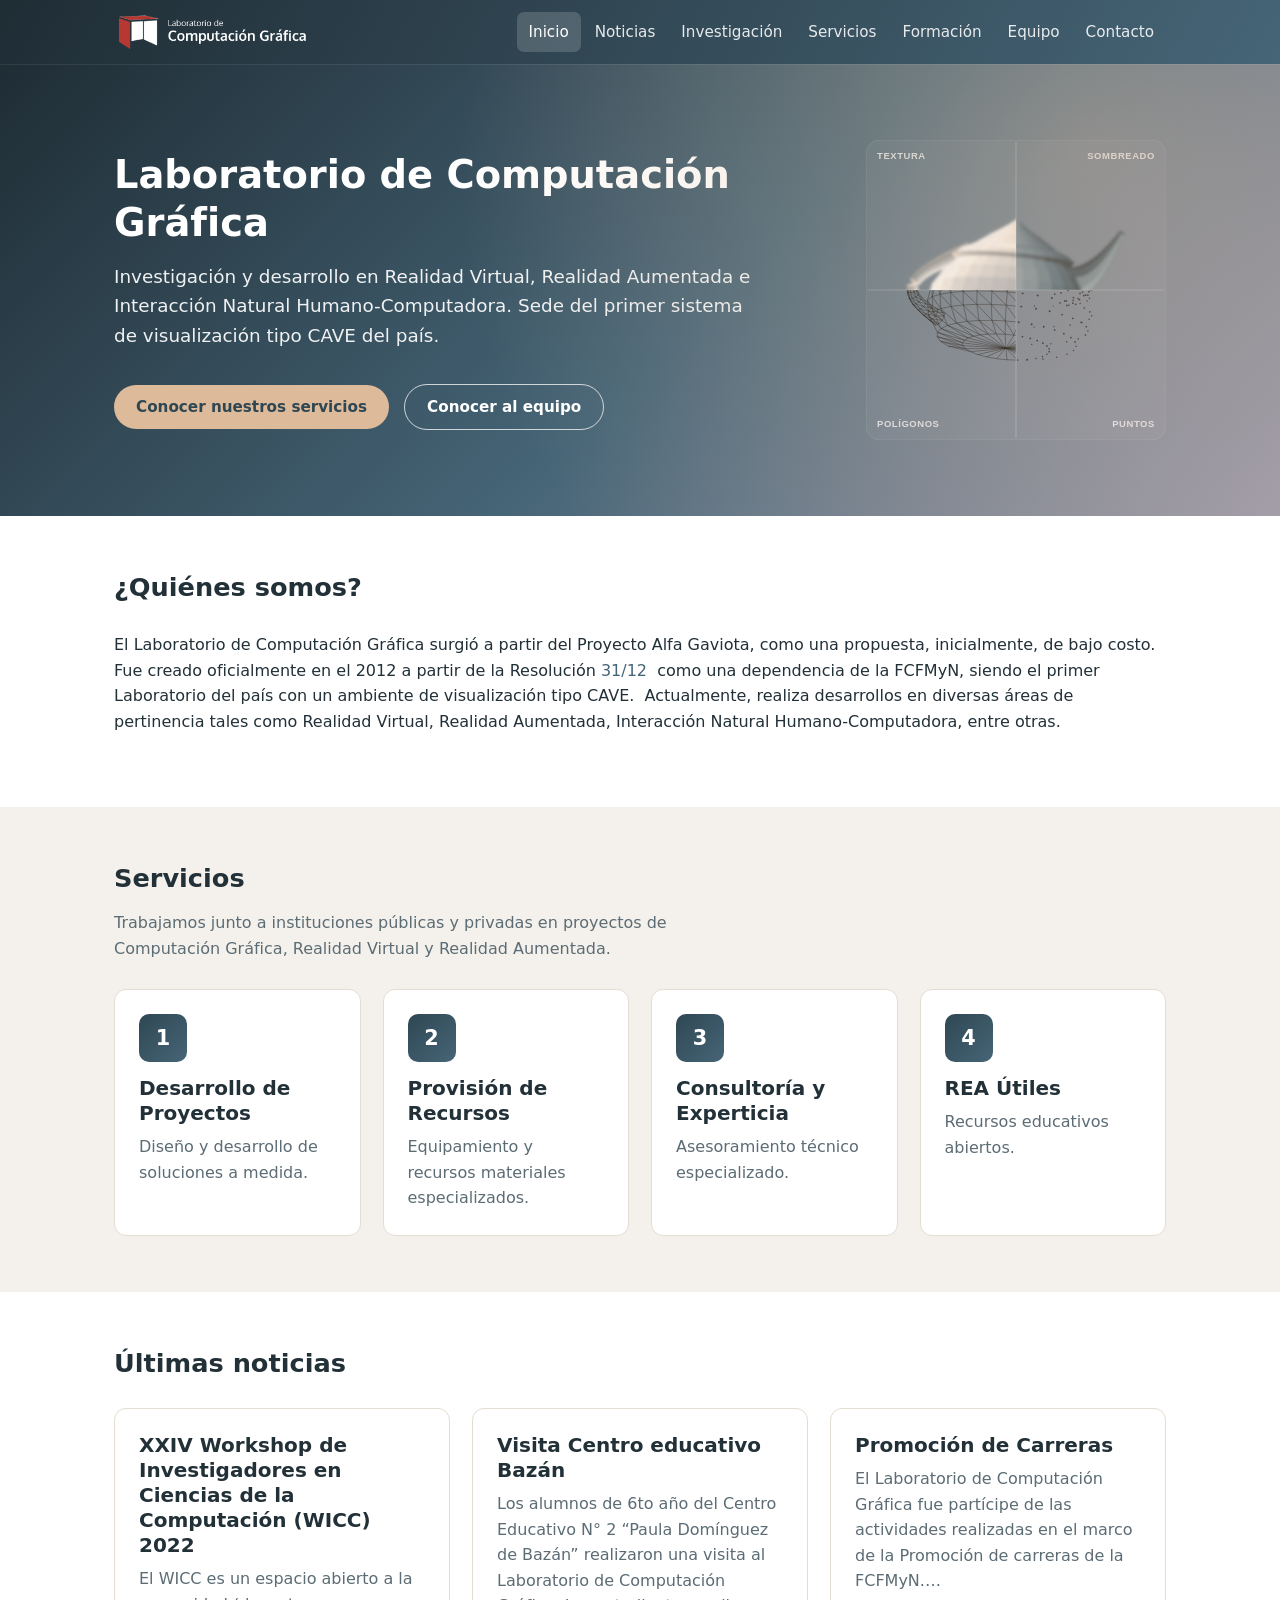
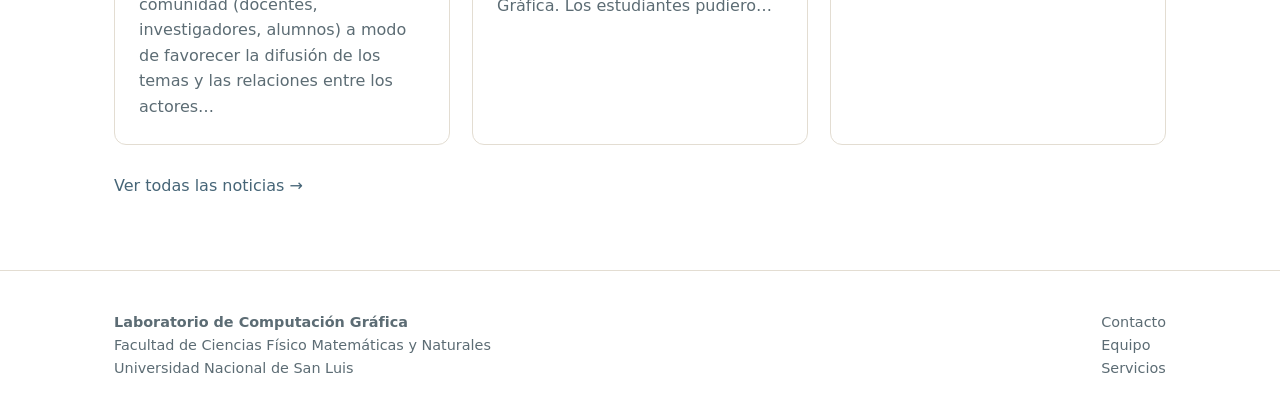
==== commit 6a2a3069: "Update index.html" ====
--- a/index.html
+++ b/index.html
@@ -2974,7 +2974,7 @@
     <div class="section-head">
       <h2>¿Quiénes somos?</h2>
     </div>
-    <p>El Laboratorio de Computación Gráfica surgió como a partir del Proyecto Alfa Gaviota, como una propuesta, inicialmente, de bajo costo. Fue creado oficialmente en el 2012 a partir de la Resolución <a href="http://digesto.unsl.edu.ar/docs/201303/20130307183603_2148.pdf">31/12 </a> como una dependencia de la FCFMyN, siendo el primer Laboratorio del país con un ambiente de visualización tipo CAVE.  Actualmente, realiza desarrollos en diversas áreas de pertinencia tales como Realidad Virtual, Realidad Aumentada, Interacción Natural Humano-Computadora, entre otras.</p>
+    <p>El Laboratorio de Computación Gráfica surgió a partir del Proyecto Alfa Gaviota, como una propuesta, inicialmente, de bajo costo. Fue creado oficialmente en el 2012 a partir de la Resolución <a href="http://digesto.unsl.edu.ar/docs/201303/20130307183603_2148.pdf">31/12 </a> como una dependencia de la FCFMyN, siendo el primer Laboratorio del país con un ambiente de visualización tipo CAVE.  Actualmente, realiza desarrollos en diversas áreas de pertinencia tales como Realidad Virtual, Realidad Aumentada, Interacción Natural Humano-Computadora, entre otras.</p>
   </div>
 </section>
 
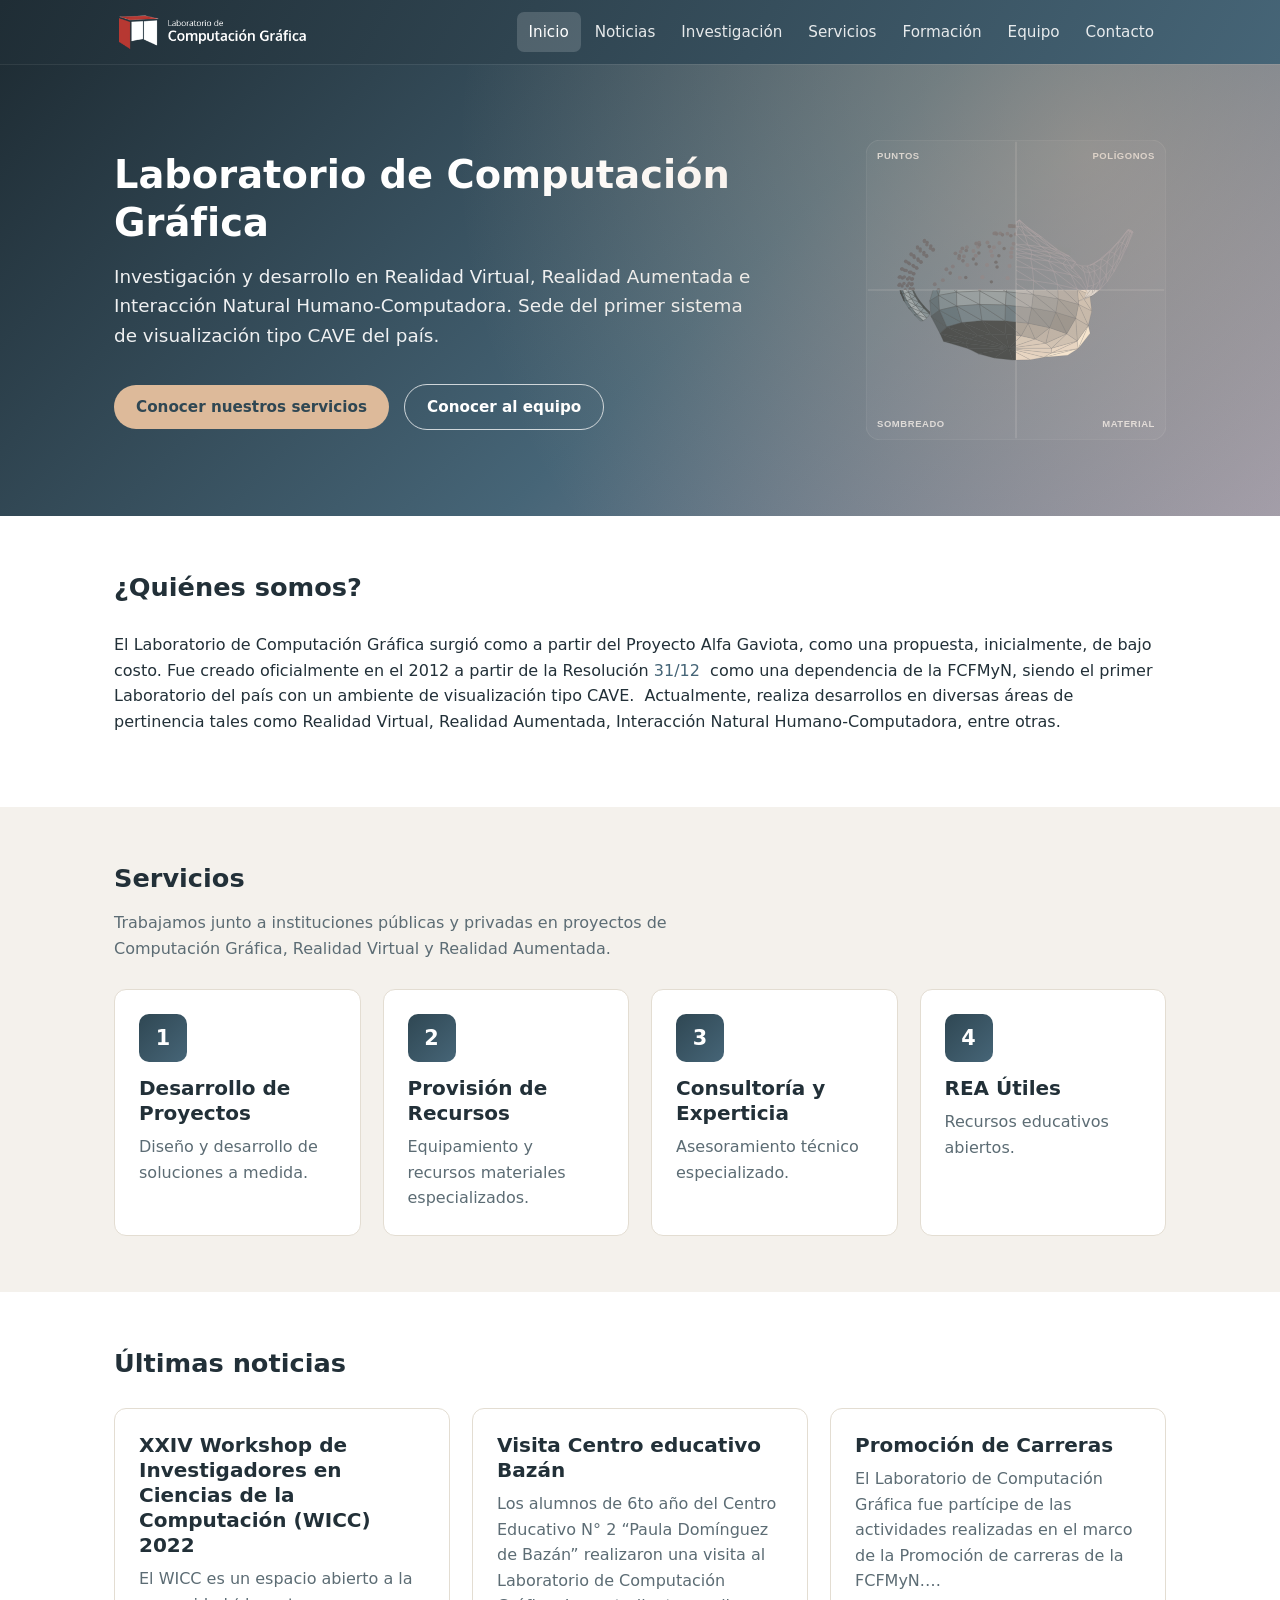
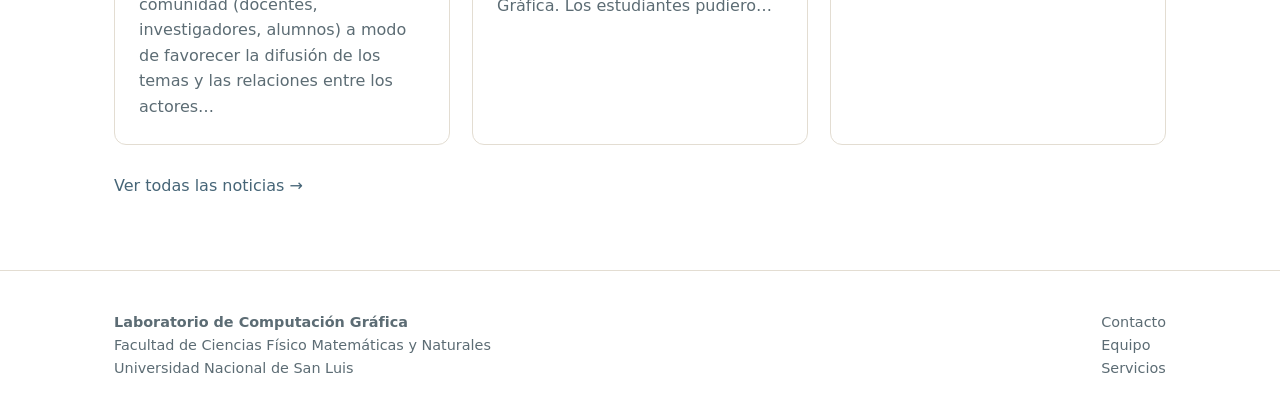
==== commit ef72359d: "Volver a la primera version de la tetera del hero, mientras se sigue iterando Las pruebas con una pe" ====
--- a/index.html
+++ b/index.html
@@ -52,2918 +52,1676 @@
     </div>
     <div class="hero-art" aria-hidden="false">
       <svg viewBox="0 0 380 380" xmlns="http://www.w3.org/2000/svg" role="img"
-     aria-label="La tetera de Utah partida en cuatro cuadrantes que van descifrando el render: arriba-izquierda con textura y material realista, arriba-derecha pintado sin textura, abajo-izquierda los poligonos, abajo-derecha la nube de puntos">
+     aria-label="La tetera de Utah partida en cuatro cuadrantes, cada uno en una etapa distinta del pipeline de render: puntos, poligonos, sombreado mate y material metalico">
   <defs>
         <clipPath id="q0"><rect x="0" y="0" width="190.0" height="190.0"/></clipPath>
     <clipPath id="q1"><rect x="190.0" y="0" width="190.0" height="190.0"/></clipPath>
     <clipPath id="q2"><rect x="0" y="190.0" width="190.0" height="190.0"/></clipPath>
     <clipPath id="q3"><rect x="190.0" y="190.0" width="190.0" height="190.0"/></clipPath>
-    <filter id="smoothShade" x="-20%" y="-20%" width="140%" height="140%"><feGaussianBlur stdDeviation="2.1"/></filter>
   </defs>
   <rect x="0" y="0" width="380" height="380" rx="18" fill="rgba(255,255,255,.04)" stroke="rgba(255,255,255,.14)"/>
   <clipPath id="canvasClip"><rect x="2" y="2" width="376" height="376" rx="16"/></clipPath>
   <g clip-path="url(#canvasClip)">
       <g clip-path="url(#q0)">
-    <g filter="url(#smoothShade)">
-    <polygon points="60.8,192.8 61.1,186.7 57.0,185.7" fill="#adb5bb" stroke="#adb5bb" stroke-width=".6"/>
-    <polygon points="60.8,192.8 57.0,185.7 56.6,193.3" fill="#adb5bb" stroke="#adb5bb" stroke-width=".6"/>
-    <polygon points="56.6,193.3 57.0,185.7 53.9,184.7" fill="#959da2" stroke="#959da2" stroke-width=".6"/>
-    <polygon points="63.8,180.6 66.0,171.6 60.3,178.4" fill="#a8afb5" stroke="#a8afb5" stroke-width=".6"/>
-    <polygon points="63.8,180.6 68.9,174.5 66.0,171.6" fill="#a8afb5" stroke="#a8afb5" stroke-width=".6"/>
-    <polygon points="60.3,178.4 66.0,171.6 63.4,169.4" fill="#848d92" stroke="#848d92" stroke-width=".6"/>
-    <polygon points="56.6,193.3 53.9,184.7 53.3,193.1" fill="#959da2" stroke="#959da2" stroke-width=".6"/>
-    <polygon points="60.3,178.4 63.4,169.4 57.5,176.7" fill="#848d92" stroke="#848d92" stroke-width=".6"/>
-    <polygon points="62.8,198.9 60.8,192.8 56.6,193.3" fill="#b2b9be" stroke="#b2b9be" stroke-width=".6"/>
-    <polygon points="64.2,191.9 61.1,186.7 60.8,192.8" fill="#cccecf" stroke="#cccecf" stroke-width=".6"/>
-    <polygon points="58.8,200.6 56.6,193.3 53.3,193.1" fill="#a5acb0" stroke="#a5acb0" stroke-width=".6"/>
-    <polygon points="66.6,182.3 68.9,174.5 63.8,180.6" fill="#d5d7d7" stroke="#d5d7d7" stroke-width=".6"/>
-    <polygon points="62.8,198.9 56.6,193.3 58.8,200.6" fill="#b2b9bf" stroke="#b2b9bf" stroke-width=".6"/>
-    <polygon points="68.9,174.5 73.8,165.1 66.0,171.6" fill="#a7aeb4" stroke="#a7aeb4" stroke-width=".6"/>
-    <polygon points="64.2,191.9 64.4,187.2 61.1,186.7" fill="#cccecf" stroke="#cccecf" stroke-width=".6"/>
-    <polygon points="53.3,193.1 53.9,184.7 52.8,184.0" fill="#a1a19e" stroke="#a1a19e" stroke-width=".6"/>
-    <polygon points="68.9,174.5 76.4,168.5 73.8,165.1" fill="#a7aeb4" stroke="#a7aeb4" stroke-width=".6"/>
-    <polygon points="66.1,196.7 60.8,192.8 62.8,198.9" fill="#c2c5c7" stroke="#c2c5c7" stroke-width=".6"/>
-    <polygon points="66.0,171.6 71.4,162.5 63.4,169.4" fill="#838b91" stroke="#838b91" stroke-width=".6"/>
-    <polygon points="58.8,200.6 53.3,193.1 55.6,201.1" fill="#a6acb0" stroke="#a6acb0" stroke-width=".6"/>
-    <polygon points="66.6,182.3 71.2,177.0 68.9,174.5" fill="#d4d6d7" stroke="#d4d6d7" stroke-width=".6"/>
-    <polygon points="66.0,171.6 73.8,165.1 71.4,162.5" fill="#838b91" stroke="#838b91" stroke-width=".6"/>
-    <polygon points="71.2,177.0 76.4,168.5 68.9,174.5" fill="#d4d6d7" stroke="#d4d6d7" stroke-width=".6"/>
-    <polygon points="66.1,196.7 64.2,191.9 60.8,192.8" fill="#c2c5c7" stroke="#c2c5c7" stroke-width=".6"/>
-    <polygon points="57.5,176.7 63.4,169.4 62.3,168.8" fill="#9e9d9a" stroke="#9e9d9a" stroke-width=".6"/>
-    <polygon points="66.9,205.0 62.8,198.9 58.8,200.6" fill="#b5bcc2" stroke="#b5bcc2" stroke-width=".6"/>
-    <polygon points="57.0,185.7 66.5,182.3 53.9,184.7" fill="#b5b1aa" stroke="#b5b1aa" stroke-width=".6"/>
-    <polygon points="57.6,184.4 63.8,180.6 60.3,178.4" fill="#d4d3d0" stroke="#d4d3d0" stroke-width=".6"/>
-    <polygon points="61.1,186.7 63.7,180.5 57.0,185.7" fill="#a5a49f" stroke="#a5a49f" stroke-width=".6"/>
-    <polygon points="54.3,183.9 66.6,182.3 63.8,180.6" fill="#ede9e5" stroke="#ede9e5" stroke-width=".6"/>
-    <polygon points="57.5,176.7 62.3,168.8 56.4,176.0" fill="#9e9d9a" stroke="#9e9d9a" stroke-width=".6"/>
-    <polygon points="63.1,207.5 58.8,200.6 55.6,201.1" fill="#b4b9bc" stroke="#b4b9bc" stroke-width=".6"/>
-    <polygon points="53.3,193.1 52.8,184.0 52.2,192.3" fill="#a1a19e" stroke="#a1a19e" stroke-width=".6"/>
-    <polygon points="55.6,201.1 53.3,193.1 52.2,192.3" fill="#bcb9b3" stroke="#bcb9b3" stroke-width=".6"/>
-    <polygon points="53.9,184.7 67.6,182.9 52.8,184.0" fill="#d3cabf" stroke="#d3cabf" stroke-width=".6"/>
-    <polygon points="66.9,205.0 58.8,200.6 63.1,207.5" fill="#b6bcc2" stroke="#b6bcc2" stroke-width=".6"/>
-    <polygon points="61.5,185.4 60.3,178.4 57.5,176.7" fill="#d3d0cb" stroke="#d3d0cb" stroke-width=".6"/>
-    <polygon points="76.4,168.5 83.4,158.7 73.8,165.1" fill="#a6aeb4" stroke="#a6aeb4" stroke-width=".6"/>
-    <polygon points="65.7,190.8 64.4,187.2 64.2,191.9" fill="#fffff9" stroke="#fffff9" stroke-width=".6"/>
-    <polygon points="71.2,177.0 78.2,171.6 76.4,168.5" fill="#d4d6d7" stroke="#d4d6d7" stroke-width=".6"/>
-    <polygon points="64.4,187.2 60.2,178.4 61.1,186.7" fill="#bab7b0" stroke="#bab7b0" stroke-width=".6"/>
-    <polygon points="67.6,182.9 71.2,177.0 66.6,182.3" fill="#ffffff" stroke="#ffffff" stroke-width=".6"/>
-    <polygon points="52.8,184.0 67.6,182.9 66.6,182.3" fill="#ffffff" stroke="#ffffff" stroke-width=".6"/>
-    <polygon points="69.9,201.9 66.1,196.7 62.8,198.9" fill="#babec1" stroke="#babec1" stroke-width=".6"/>
-    <polygon points="69.9,201.9 62.8,198.9 66.9,205.0" fill="#babec1" stroke="#babec1" stroke-width=".6"/>
-    <polygon points="52.8,184.0 66.6,182.3 54.3,183.9" fill="#fff2e0" stroke="#fff2e0" stroke-width=".6"/>
-    <polygon points="64.6,186.4 57.5,176.7 56.4,176.0" fill="#e4dcd2" stroke="#e4dcd2" stroke-width=".6"/>
-    <polygon points="76.4,168.5 85.8,162.7 83.4,158.7" fill="#a6aeb4" stroke="#a6aeb4" stroke-width=".6"/>
-    <polygon points="63.4,169.4 71.4,162.5 70.1,161.9" fill="#a5a49f" stroke="#a5a49f" stroke-width=".6"/>
-    <polygon points="78.2,171.6 85.8,162.7 76.4,168.5" fill="#d3d5d7" stroke="#d3d5d7" stroke-width=".6"/>
-    <polygon points="73.8,165.1 81.0,155.9 71.4,162.5" fill="#848b90" stroke="#848b90" stroke-width=".6"/>
-    <polygon points="65.7,190.8 65.7,187.1 64.4,187.2" fill="#fffffa" stroke="#fffffa" stroke-width=".6"/>
-    <polygon points="63.1,207.5 55.6,201.1 60.0,208.5" fill="#b4b9bc" stroke="#b4b9bc" stroke-width=".6"/>
-    <polygon points="63.4,169.4 70.1,161.9 62.3,168.8" fill="#a5a49f" stroke="#a5a49f" stroke-width=".6"/>
-    <polygon points="73.8,165.1 83.4,158.7 81.0,155.9" fill="#848b90" stroke="#848b90" stroke-width=".6"/>
-    <polygon points="67.3,194.9 64.2,191.9 66.1,196.7" fill="#f8eee2" stroke="#f8eee2" stroke-width=".6"/>
-    <polygon points="55.6,201.1 52.2,192.3 54.5,200.3" fill="#bcb9b3" stroke="#bcb9b3" stroke-width=".6"/>
-    <polygon points="65.7,187.1 57.5,176.7 64.4,187.2" fill="#ebdfd1" stroke="#ebdfd1" stroke-width=".6"/>
-    <polygon points="72.8,211.0 66.9,205.0 63.1,207.5" fill="#b8bfc4" stroke="#b8bfc4" stroke-width=".6"/>
-    <polygon points="71.8,178.2 78.2,171.6 71.2,177.0" fill="#ffffff" stroke="#ffffff" stroke-width=".6"/>
-    <polygon points="67.6,182.9 71.8,178.2 71.2,177.0" fill="#ffffff" stroke="#ffffff" stroke-width=".6"/>
-    <polygon points="67.3,194.9 65.7,190.8 64.2,191.9" fill="#f8eee2" stroke="#f8eee2" stroke-width=".6"/>
-    <polygon points="65.7,187.1 56.4,176.0 57.5,176.7" fill="#fff2e2" stroke="#fff2e2" stroke-width=".6"/>
-    <polygon points="60.0,208.5 55.6,201.1 54.5,200.3" fill="#d5cfc7" stroke="#d5cfc7" stroke-width=".6"/>
-    <polygon points="69.1,214.1 63.1,207.5 60.0,208.5" fill="#bfc2c4" stroke="#bfc2c4" stroke-width=".6"/>
-    <polygon points="78.2,171.6 87.3,166.2 85.8,162.7" fill="#d2d5d7" stroke="#d2d5d7" stroke-width=".6"/>
-    <polygon points="72.8,211.0 63.1,207.5 69.1,214.1" fill="#b8bfc4" stroke="#b8bfc4" stroke-width=".6"/>
-    <polygon points="85.8,162.7 94.6,152.6 83.4,158.7" fill="#a6aeb4" stroke="#a6aeb4" stroke-width=".6"/>
-    <polygon points="75.5,207.2 69.9,201.9 66.9,205.0" fill="#b5babd" stroke="#b5babd" stroke-width=".6"/>
-    <polygon points="70.9,199.4 66.1,196.7 69.9,201.9" fill="#dfd8d0" stroke="#dfd8d0" stroke-width=".6"/>
-    <polygon points="75.5,207.2 66.9,205.0 72.8,211.0" fill="#b6babe" stroke="#b6babe" stroke-width=".6"/>
-    <polygon points="71.8,178.2 78.5,173.1 78.2,171.6" fill="#ffffff" stroke="#ffffff" stroke-width=".6"/>
-    <polygon points="70.9,199.4 67.3,194.9 66.1,196.7" fill="#dfd8cf" stroke="#dfd8cf" stroke-width=".6"/>
-    <polygon points="71.4,162.5 81.0,155.9 79.7,155.4" fill="#aba9a3" stroke="#aba9a3" stroke-width=".6"/>
-    <polygon points="78.5,173.1 87.3,166.2 78.2,171.6" fill="#ffffff" stroke="#ffffff" stroke-width=".6"/>
-    <polygon points="71.4,162.5 79.7,155.4 70.1,161.9" fill="#aba9a3" stroke="#aba9a3" stroke-width=".6"/>
-    <polygon points="87.3,166.2 96.9,156.9 85.8,162.7" fill="#d2d4d6" stroke="#d2d4d6" stroke-width=".6"/>
-    <polygon points="85.8,162.7 96.9,156.9 94.6,152.6" fill="#a6aeb3" stroke="#a6aeb3" stroke-width=".6"/>
-    <polygon points="83.4,158.7 92.2,149.5 81.0,155.9" fill="#848c90" stroke="#848c90" stroke-width=".6"/>
-    <polygon points="60.0,208.5 54.5,200.3 58.8,207.6" fill="#d5cfc7" stroke="#d5cfc7" stroke-width=".6"/>
-    <polygon points="69.1,214.1 60.0,208.5 66.0,215.4" fill="#bfc2c4" stroke="#bfc2c4" stroke-width=".6"/>
-    <polygon points="83.4,158.7 94.6,152.6 92.2,149.5" fill="#848c90" stroke="#848c90" stroke-width=".6"/>
-    <polygon points="79.9,216.9 72.8,211.0 69.1,214.1" fill="#bac0c5" stroke="#bac0c5" stroke-width=".6"/>
-    <polygon points="66.0,215.4 60.0,208.5 58.8,207.6" fill="#e7dfd4" stroke="#e7dfd4" stroke-width=".6"/>
-    <polygon points="76.3,204.3 69.9,201.9 75.5,207.2" fill="#cfcbc4" stroke="#cfcbc4" stroke-width=".6"/>
-    <polygon points="87.3,166.2 98.2,160.8 96.9,156.9" fill="#d2d4d6" stroke="#d2d4d6" stroke-width=".6"/>
-    <polygon points="78.5,173.1 87.4,167.9 87.3,166.2" fill="#ffffff" stroke="#ffffff" stroke-width=".6"/>
-    <polygon points="76.3,220.5 69.1,214.1 66.0,215.4" fill="#c6c8c9" stroke="#c6c8c9" stroke-width=".6"/>
-    <polygon points="76.3,204.3 70.9,199.4 69.9,201.9" fill="#cfcbc4" stroke="#cfcbc4" stroke-width=".6"/>
-    <polygon points="82.6,212.6 75.5,207.2 72.8,211.0" fill="#b3b8bb" stroke="#b3b8bb" stroke-width=".6"/>
-    <polygon points="79.9,216.9 69.1,214.1 76.3,220.5" fill="#bac0c5" stroke="#bac0c5" stroke-width=".6"/>
-    <polygon points="96.9,156.9 106.8,146.5 94.6,152.6" fill="#a6aeb3" stroke="#a6aeb3" stroke-width=".6"/>
-    <polygon points="82.6,212.6 72.8,211.0 79.9,216.9" fill="#b3b8bc" stroke="#b3b8bc" stroke-width=".6"/>
-    <polygon points="87.4,167.9 98.2,160.8 87.3,166.2" fill="#ffffff" stroke="#ffffff" stroke-width=".6"/>
-    <polygon points="81.0,155.9 90.6,148.9 79.7,155.4" fill="#b0ada7" stroke="#b0ada7" stroke-width=".6"/>
-    <polygon points="81.0,155.9 92.2,149.5 90.6,148.9" fill="#b0ada7" stroke="#b0ada7" stroke-width=".6"/>
-    <polygon points="98.2,160.8 109.2,151.3 96.9,156.9" fill="#d1d4d6" stroke="#d1d4d6" stroke-width=".6"/>
-    <polygon points="96.9,156.9 109.2,151.3 106.8,146.5" fill="#a6adb3" stroke="#a6adb3" stroke-width=".6"/>
-    <polygon points="94.6,152.6 104.3,143.2 92.2,149.5" fill="#858c91" stroke="#858c91" stroke-width=".6"/>
-    <polygon points="66.0,215.4 58.8,207.6 64.7,214.3" fill="#e7dfd4" stroke="#e7dfd4" stroke-width=".6"/>
-    <polygon points="76.3,220.5 66.0,215.4 73.1,222.0" fill="#c6c9ca" stroke="#c6c9ca" stroke-width=".6"/>
-    <polygon points="94.6,152.6 106.8,146.5 104.3,143.2" fill="#858c91" stroke="#858c91" stroke-width=".6"/>
-    <polygon points="88.0,222.7 79.9,216.9 76.3,220.5" fill="#bbc1c6" stroke="#bbc1c6" stroke-width=".6"/>
-    <polygon points="73.1,222.0 66.0,215.4 64.7,214.3" fill="#f3e9dd" stroke="#f3e9dd" stroke-width=".6"/>
-    <polygon points="83.2,209.3 75.5,207.2 82.6,212.6" fill="#c6c3bd" stroke="#c6c3bd" stroke-width=".6"/>
-    <polygon points="83.2,209.3 76.3,204.3 75.5,207.2" fill="#c6c3bd" stroke="#c6c3bd" stroke-width=".6"/>
-    <polygon points="87.4,167.9 98.0,162.8 98.2,160.8" fill="#ffffff" stroke="#ffffff" stroke-width=".6"/>
-    <polygon points="98.2,160.8 110.3,155.6 109.2,151.3" fill="#d1d4d6" stroke="#d1d4d6" stroke-width=".6"/>
-    <polygon points="90.6,217.9 82.6,212.6 79.9,216.9" fill="#b1b7ba" stroke="#b1b7ba" stroke-width=".6"/>
-    <polygon points="84.2,226.7 76.3,220.5 73.1,222.0" fill="#cacccd" stroke="#cacccd" stroke-width=".6"/>
-    <polygon points="88.0,222.7 76.3,220.5 84.2,226.7" fill="#bbc1c6" stroke="#bbc1c6" stroke-width=".6"/>
-    <polygon points="109.2,151.3 119.8,140.6 106.8,146.5" fill="#a6adb3" stroke="#a6adb3" stroke-width=".6"/>
-    <polygon points="90.6,217.9 79.9,216.9 88.0,222.7" fill="#b1b7bb" stroke="#b1b7bb" stroke-width=".6"/>
-    <polygon points="98.0,162.8 110.3,155.6 98.2,160.8" fill="#ffffff" stroke="#ffffff" stroke-width=".6"/>
-    <polygon points="92.2,149.5 102.5,142.6 90.6,148.9" fill="#b3afa9" stroke="#b3afa9" stroke-width=".6"/>
-    <polygon points="92.2,149.5 104.3,143.2 102.5,142.6" fill="#b3afa9" stroke="#b3afa9" stroke-width=".6"/>
-    <polygon points="110.3,155.6 122.2,145.8 109.2,151.3" fill="#d1d3d6" stroke="#d1d3d6" stroke-width=".6"/>
-    <polygon points="109.2,151.3 122.2,145.8 119.8,140.6" fill="#a6adb3" stroke="#a6adb3" stroke-width=".6"/>
-    <polygon points="73.1,222.0 64.7,214.3 71.6,220.8" fill="#f3e9dd" stroke="#f3e9dd" stroke-width=".6"/>
-    <polygon points="106.8,146.5 117.1,137.1 104.3,143.2" fill="#858d91" stroke="#858d91" stroke-width=".6"/>
-    <polygon points="84.2,226.7 73.1,222.0 80.8,228.4" fill="#cacccd" stroke="#cacccd" stroke-width=".6"/>
-    <polygon points="96.4,228.5 88.0,222.7 84.2,226.7" fill="#bcc2c7" stroke="#bcc2c7" stroke-width=".6"/>
-    <polygon points="106.8,146.5 119.8,140.6 117.1,137.1" fill="#858d91" stroke="#858d91" stroke-width=".6"/>
-    <polygon points="91.2,214.2 83.2,209.3 82.6,212.6" fill="#c1beb9" stroke="#c1beb9" stroke-width=".6"/>
-    <polygon points="91.2,214.2 82.6,212.6 90.6,217.9" fill="#c1beb9" stroke="#c1beb9" stroke-width=".6"/>
-    <polygon points="80.8,228.4 73.1,222.0 71.6,220.8" fill="#faefe2" stroke="#faefe2" stroke-width=".6"/>
-    <polygon points="98.0,162.8 109.9,157.8 110.3,155.6" fill="#ffffff" stroke="#ffffff" stroke-width=".6"/>
-    <polygon points="99.1,223.2 90.6,217.9 88.0,222.7" fill="#b1b6ba" stroke="#b1b6ba" stroke-width=".6"/>
-    <polygon points="110.3,155.6 123.3,150.5 122.2,145.8" fill="#d1d3d5" stroke="#d1d3d5" stroke-width=".6"/>
-    <polygon points="92.4,232.8 84.2,226.7 80.8,228.4" fill="#cccece" stroke="#cccece" stroke-width=".6"/>
-    <polygon points="96.4,228.5 84.2,226.7 92.4,232.8" fill="#bcc2c7" stroke="#bcc2c7" stroke-width=".6"/>
-    <polygon points="99.1,223.2 88.0,222.7 96.4,228.5" fill="#b1b6ba" stroke="#b1b6ba" stroke-width=".6"/>
-    <polygon points="122.2,145.8 132.9,134.8 119.8,140.6" fill="#a6adb3" stroke="#a6adb3" stroke-width=".6"/>
-    <polygon points="109.9,157.8 123.3,150.5 110.3,155.6" fill="#ffffff" stroke="#ffffff" stroke-width=".6"/>
-    <polygon points="104.3,143.2 115.1,136.5 102.5,142.6" fill="#b5b1aa" stroke="#b5b1aa" stroke-width=".6"/>
-    <polygon points="104.3,143.2 117.1,137.1 115.1,136.5" fill="#b5b1aa" stroke="#b5b1aa" stroke-width=".6"/>
-    <polygon points="123.3,150.5 135.4,140.4 122.2,145.8" fill="#d0d3d5" stroke="#d0d3d5" stroke-width=".6"/>
-    <polygon points="122.2,145.8 135.4,140.4 132.9,134.8" fill="#a6adb3" stroke="#a6adb3" stroke-width=".6"/>
-    <polygon points="80.8,228.4 71.6,220.8 79.1,227.0" fill="#faefe2" stroke="#faefe2" stroke-width=".6"/>
-    <polygon points="119.8,140.6 130.0,131.0 117.1,137.1" fill="#868d91" stroke="#868d91" stroke-width=".6"/>
-    <polygon points="92.4,232.8 80.8,228.4 88.7,234.5" fill="#cccece" stroke="#cccece" stroke-width=".6"/>
-    <polygon points="119.8,140.6 132.9,134.8 130.0,131.0" fill="#868d91" stroke="#868d91" stroke-width=".6"/>
-    <polygon points="99.6,219.2 91.2,214.2 90.6,217.9" fill="#bfbcb7" stroke="#bfbcb7" stroke-width=".6"/>
-    <polygon points="99.6,219.2 90.6,217.9 99.1,223.2" fill="#bfbcb7" stroke="#bfbcb7" stroke-width=".6"/>
-    <polygon points="88.7,234.5 80.8,228.4 79.1,227.0" fill="#fdf1e4" stroke="#fdf1e4" stroke-width=".6"/>
-    <polygon points="109.9,157.8 122.7,152.9 123.3,150.5" fill="#ffffff" stroke="#ffffff" stroke-width=".6"/>
-    <polygon points="123.3,150.5 136.5,145.5 135.4,140.4" fill="#d0d3d5" stroke="#d0d3d5" stroke-width=".6"/>
-    <polygon points="122.7,152.9 136.5,145.5 123.3,150.5" fill="#ffffff" stroke="#ffffff" stroke-width=".6"/>
-    <polygon points="117.1,137.1 127.7,130.5 115.1,136.5" fill="#b6b2ab" stroke="#b6b2ab" stroke-width=".6"/>
-    <polygon points="117.1,137.1 130.0,131.0 127.7,130.5" fill="#b6b2ab" stroke="#b6b2ab" stroke-width=".6"/>
-    <polygon points="88.7,234.5 79.1,227.0 86.8,233.0" fill="#fdf1e4" stroke="#fdf1e4" stroke-width=".6"/>
-    <polygon points="122.7,152.9 135.7,148.2 136.5,145.5" fill="#ffffff" stroke="#ffffff" stroke-width=".6"/>
-    <polygon points="126.3,264.4 94.5,254.9 103.9,260.9" fill="#fff5e2" stroke="#fff5e2" stroke-width=".6"/>
-    <polygon points="126.3,264.4 103.9,260.9 132.5,268.1" fill="#fff5e2" stroke="#fff5e2" stroke-width=".6"/>
-    <polygon points="223.5,274.4 254.6,271.3 262.8,266.6" fill="#fff5e2" stroke="#fff5e2" stroke-width=".6"/>
-    <polygon points="177.1,263.8 165.2,277.0 178.7,278.4" fill="#eee1d2" stroke="#eee1d2" stroke-width=".6"/>
-    <polygon points="177.1,263.8 178.7,278.4 192.1,278.8" fill="#eee1d2" stroke="#eee1d2" stroke-width=".6"/>
-    <polygon points="177.1,263.8 152.5,274.7 165.2,277.0" fill="#ede1d2" stroke="#ede1d2" stroke-width=".6"/>
-    <polygon points="177.1,263.8 192.1,278.8 204.5,278.2" fill="#ede0d2" stroke="#ede0d2" stroke-width=".6"/>
-    <polygon points="177.1,263.8 141.4,271.7 152.5,274.7" fill="#ece0d1" stroke="#ece0d1" stroke-width=".6"/>
-    <polygon points="114.5,149.3 110.1,144.7 114.9,151.0" fill="#fff5e2" stroke="#fff5e2" stroke-width=".6"/>
-    <polygon points="223.5,274.4 262.8,266.6 229.2,271.4" fill="#fff5e2" stroke="#fff5e2" stroke-width=".6"/>
-    <polygon points="177.1,263.8 204.5,278.2 215.2,276.7" fill="#ecdfd1" stroke="#ecdfd1" stroke-width=".6"/>
-    <polygon points="122.9,260.5 94.5,254.9 126.3,264.4" fill="#fff0de" stroke="#fff0de" stroke-width=".6"/>
-    <polygon points="122.9,260.5 90.1,249.0 94.5,254.9" fill="#fff0de" stroke="#fff0de" stroke-width=".6"/>
-    <polygon points="177.1,263.8 132.5,268.1 141.4,271.7" fill="#eaded0" stroke="#eaded0" stroke-width=".6"/>
-    <polygon points="114.5,149.3 109.8,143.0 110.1,144.7" fill="#fff5e2" stroke="#fff5e2" stroke-width=".6"/>
-    <polygon points="229.2,271.4 262.8,266.6 266.1,261.3" fill="#f9eada" stroke="#f9eada" stroke-width=".6"/>
-    <polygon points="257.8,162.1 263.5,156.7 262.5,155.0" fill="#f9eada" stroke="#f9eada" stroke-width=".6"/>
-    <polygon points="177.1,263.8 215.2,276.7 223.5,274.4" fill="#eaddcf" stroke="#eaddcf" stroke-width=".6"/>
-    <polygon points="201.6,110.7 190.6,101.2 201.1,110.6" fill="#fffff0" stroke="#fffff0" stroke-width=".6"/>
-    <polygon points="179.2,108.7 190.6,101.2 178.4,108.7" fill="#ffffff" stroke="#ffffff" stroke-width=".6"/>
-    <polygon points="201.1,110.6 190.6,101.2 200.1,110.4" fill="#fffbec" stroke="#fffbec" stroke-width=".6"/>
-    <polygon points="177.1,263.8 126.3,264.4 132.5,268.1" fill="#e8dcce" stroke="#e8dcce" stroke-width=".6"/>
-    <polygon points="180.5,108.8 190.6,101.2 179.2,108.7" fill="#ffffff" stroke="#ffffff" stroke-width=".6"/>
-    <polygon points="200.1,110.4 190.6,101.2 198.6,110.3" fill="#fbf1e5" stroke="#fbf1e5" stroke-width=".6"/>
-    <polygon points="257.8,162.1 262.5,155.0 257.0,160.4" fill="#f9eada" stroke="#f9eada" stroke-width=".6"/>
-    <polygon points="182.3,108.9 190.6,101.2 180.5,108.8" fill="#ffffff" stroke="#ffffff" stroke-width=".6"/>
-    <polygon points="198.6,110.3 190.6,101.2 196.7,110.1" fill="#f1eae1" stroke="#f1eae1" stroke-width=".6"/>
-    <polygon points="177.1,263.8 223.5,274.4 229.2,271.4" fill="#e7dbcd" stroke="#e7dbcd" stroke-width=".6"/>
-    <polygon points="184.4,109.0 190.6,101.2 182.3,108.9" fill="#fffff8" stroke="#fffff8" stroke-width=".6"/>
-    <polygon points="217.6,122.7 201.1,110.6 200.1,110.4" fill="#fffff4" stroke="#fffff4" stroke-width=".6"/>
-    <polygon points="281.1,241.9 285.8,222.6 283.5,217.6" fill="#fff5e2" stroke="#fff5e2" stroke-width=".6"/>
-    <polygon points="196.7,110.1 190.6,101.2 194.4,109.8" fill="#ece6e0" stroke="#ece6e0" stroke-width=".6"/>
-    <polygon points="239.2,139.0 219.0,123.1 217.6,122.7" fill="#fffff2" stroke="#fffff2" stroke-width=".6"/>
-    <polygon points="161.9,118.0 179.2,108.7 178.4,108.7" fill="#ffffff" stroke="#ffffff" stroke-width=".6"/>
-    <polygon points="186.8,109.2 190.6,101.2 184.4,109.0" fill="#fbf6f0" stroke="#fbf6f0" stroke-width=".6"/>
-    <polygon points="194.4,109.8 190.6,101.2 191.9,109.6" fill="#ebe6e1" stroke="#ebe6e1" stroke-width=".6"/>
-    <polygon points="189.4,109.4 190.6,101.2 186.8,109.2" fill="#f3eee9" stroke="#f3eee9" stroke-width=".6"/>
-    <polygon points="191.9,109.6 190.6,101.2 189.4,109.4" fill="#ede9e4" stroke="#ede9e4" stroke-width=".6"/>
-    <polygon points="229.2,271.4 266.1,261.3 231.9,268.1" fill="#f9eada" stroke="#f9eada" stroke-width=".6"/>
-    <polygon points="161.9,118.0 178.4,108.7 159.6,118.0" fill="#ffffff" stroke="#ffffff" stroke-width=".6"/>
-    <polygon points="117.6,147.9 109.8,143.0 114.5,149.3" fill="#ebe0d3" stroke="#ebe0d3" stroke-width=".6"/>
-    <polygon points="122.4,256.9 90.1,249.0 122.9,260.5" fill="#eee2d3" stroke="#eee2d3" stroke-width=".6"/>
-    <polygon points="214.9,122.2 200.1,110.4 198.6,110.3" fill="#fffaed" stroke="#fffaed" stroke-width=".6"/>
-    <polygon points="177.1,263.8 122.9,260.5 126.3,264.4" fill="#e5dacc" stroke="#e5dacc" stroke-width=".6"/>
-    <polygon points="266.1,261.3 281.1,241.9 279.0,236.4" fill="#fff0df" stroke="#fff0df" stroke-width=".6"/>
-    <polygon points="165.4,118.0 180.5,108.8 179.2,108.7" fill="#ffffff" stroke="#ffffff" stroke-width=".6"/>
-    <polygon points="217.6,122.7 200.1,110.4 214.9,122.2" fill="#fffff4" stroke="#fffff4" stroke-width=".6"/>
-    <polygon points="239.2,139.0 217.6,122.7 236.5,138.1" fill="#fffff2" stroke="#fffff2" stroke-width=".6"/>
-    <polygon points="165.4,118.0 179.2,108.7 161.9,118.0" fill="#ffffff" stroke="#ffffff" stroke-width=".6"/>
-    <polygon points="122.4,256.9 90.5,243.6 90.1,249.0" fill="#eee2d3" stroke="#eee2d3" stroke-width=".6"/>
-    <polygon points="210.9,121.7 198.6,110.3 196.7,110.1" fill="#fef4e9" stroke="#fef4e9" stroke-width=".6"/>
-    <polygon points="170.0,118.2 182.3,108.9 180.5,108.8" fill="#ffffff" stroke="#ffffff" stroke-width=".6"/>
-    <polygon points="177.1,263.8 229.2,271.4 231.9,268.1" fill="#e4d9cb" stroke="#e4d9cb" stroke-width=".6"/>
-    <polygon points="262.5,155.0 254.9,147.8 250.9,146.3" fill="#ffffee" stroke="#ffffee" stroke-width=".6"/>
-    <polygon points="117.6,147.9 113.3,141.8 109.8,143.0" fill="#ebe0d3" stroke="#ebe0d3" stroke-width=".6"/>
-    <polygon points="89.5,178.7 98.5,163.0 84.0,181.7" fill="#ffffff" stroke="#ffffff" stroke-width=".6"/>
-    <polygon points="236.5,138.1 217.6,122.7 214.9,122.2" fill="#fffff0" stroke="#fffff0" stroke-width=".6"/>
-    <polygon points="142.0,129.8 159.6,118.0 137.8,130.2" fill="#ffffff" stroke="#ffffff" stroke-width=".6"/>
-    <polygon points="142.0,129.8 161.9,118.0 159.6,118.0" fill="#ffffff" stroke="#ffffff" stroke-width=".6"/>
-    <polygon points="281.1,241.9 283.5,217.6 279.0,236.4" fill="#fff5e2" stroke="#fff5e2" stroke-width=".6"/>
-    <polygon points="214.9,122.2 198.6,110.3 210.9,121.7" fill="#fffaed" stroke="#fffaed" stroke-width=".6"/>
-    <polygon points="206.0,121.1 196.7,110.1 194.4,109.8" fill="#f8f0e8" stroke="#f8f0e8" stroke-width=".6"/>
-    <polygon points="257.0,160.4 262.5,155.0 257.8,153.1" fill="#d1c9be" stroke="#d1c9be" stroke-width=".6"/>
-    <polygon points="231.9,268.1 266.1,261.3 264.8,255.8" fill="#e7dcce" stroke="#e7dcce" stroke-width=".6"/>
-    <polygon points="175.4,118.5 184.4,109.0 182.3,108.9" fill="#fffffd" stroke="#fffffd" stroke-width=".6"/>
-    <polygon points="270.1,176.2 257.0,160.4 252.7,158.5" fill="#fffce9" stroke="#fffce9" stroke-width=".6"/>
-    <polygon points="170.0,118.2 180.5,108.8 165.4,118.0" fill="#ffffff" stroke="#ffffff" stroke-width=".6"/>
-    <polygon points="200.3,120.5 194.4,109.8 191.9,109.6" fill="#f7f0e8" stroke="#f7f0e8" stroke-width=".6"/>
-    <polygon points="181.4,118.9 186.8,109.2 184.4,109.0" fill="#fffef6" stroke="#fffef6" stroke-width=".6"/>
-    <polygon points="83.8,198.5 84.0,181.7 77.9,202.5" fill="#ffffff" stroke="#ffffff" stroke-width=".6"/>
-    <polygon points="194.1,119.9 191.9,109.6 189.4,109.4" fill="#f9f2eb" stroke="#f9f2eb" stroke-width=".6"/>
-    <polygon points="187.7,119.4 189.4,109.4 186.8,109.2" fill="#fef7f0" stroke="#fef7f0" stroke-width=".6"/>
-    <polygon points="177.1,263.8 122.4,256.9 122.9,260.5" fill="#e2d7ca" stroke="#e2d7ca" stroke-width=".6"/>
-    <polygon points="266.1,261.3 279.0,236.4 264.8,255.8" fill="#fff0df" stroke="#fff0df" stroke-width=".6"/>
-    <polygon points="210.9,121.7 196.7,110.1 206.0,121.1" fill="#fef4e9" stroke="#fef4e9" stroke-width=".6"/>
-    <polygon points="262.5,155.0 250.9,146.3 257.8,153.1" fill="#ffffee" stroke="#ffffee" stroke-width=".6"/>
-    <polygon points="89.5,178.7 102.8,161.0 98.5,163.0" fill="#ffffff" stroke="#ffffff" stroke-width=".6"/>
-    <polygon points="175.4,118.5 182.3,108.9 170.0,118.2" fill="#fffffd" stroke="#fffffd" stroke-width=".6"/>
-    <polygon points="127.4,135.4 137.8,130.2 121.5,136.0" fill="#ffffff" stroke="#ffffff" stroke-width=".6"/>
-    <polygon points="236.5,138.1 214.9,122.2 231.5,137.0" fill="#fffff0" stroke="#fffff0" stroke-width=".6"/>
-    <polygon points="85.0,217.4 77.9,202.5 79.3,222.0" fill="#fffff9" stroke="#fffff9" stroke-width=".6"/>
-    <polygon points="281.0,196.6 270.1,176.2 264.6,173.4" fill="#faebdb" stroke="#faebdb" stroke-width=".6"/>
-    <polygon points="257.0,160.4 257.8,153.1 252.7,158.5" fill="#d1c9be" stroke="#d1c9be" stroke-width=".6"/>
-    <polygon points="177.1,263.8 231.9,268.1 231.9,264.5" fill="#e1d6c9" stroke="#e1d6c9" stroke-width=".6"/>
-    <polygon points="231.5,137.0 214.9,122.2 210.9,121.7" fill="#fff5e9" stroke="#fff5e9" stroke-width=".6"/>
-    <polygon points="206.0,121.1 194.4,109.8 200.3,120.5" fill="#f8f0e8" stroke="#f8f0e8" stroke-width=".6"/>
-    <polygon points="148.2,129.7 165.4,118.0 161.9,118.0" fill="#ffffff" stroke="#ffffff" stroke-width=".6"/>
-    <polygon points="231.9,268.1 264.8,255.8 231.9,264.5" fill="#e7dcce" stroke="#e7dcce" stroke-width=".6"/>
-    <polygon points="181.4,118.9 184.4,109.0 175.4,118.5" fill="#fffef6" stroke="#fffef6" stroke-width=".6"/>
-    <polygon points="127.4,135.4 142.0,129.8 137.8,130.2" fill="#ffffff" stroke="#ffffff" stroke-width=".6"/>
-    <polygon points="250.9,146.3 236.5,138.1 231.5,137.0" fill="#fffffd" stroke="#fffffd" stroke-width=".6"/>
-    <polygon points="95.1,238.8 79.3,222.0 90.5,243.6" fill="#f9eddf" stroke="#f9eddf" stroke-width=".6"/>
-    <polygon points="148.2,129.7 161.9,118.0 142.0,129.8" fill="#ffffff" stroke="#ffffff" stroke-width=".6"/>
-    <polygon points="270.1,176.2 252.7,158.5 264.6,173.4" fill="#fffce9" stroke="#fffce9" stroke-width=".6"/>
-    <polygon points="200.3,120.5 191.9,109.6 194.1,119.9" fill="#f7f0e8" stroke="#f7f0e8" stroke-width=".6"/>
-    <polygon points="83.8,198.5 89.5,178.7 84.0,181.7" fill="#ffffff" stroke="#ffffff" stroke-width=".6"/>
-    <polygon points="120.1,141.0 121.5,136.0 113.3,141.8" fill="#ffffff" stroke="#ffffff" stroke-width=".6"/>
-    <polygon points="187.7,119.4 186.8,109.2 181.4,118.9" fill="#fef7f0" stroke="#fef7f0" stroke-width=".6"/>
-    <polygon points="124.7,253.6 90.5,243.6 122.4,256.9" fill="#ddd3c7" stroke="#ddd3c7" stroke-width=".6"/>
-    <polygon points="123.9,147.0 113.3,141.8 117.6,147.9" fill="#d3cdc5" stroke="#d3cdc5" stroke-width=".6"/>
-    <polygon points="194.1,119.9 189.4,109.4 187.7,119.4" fill="#f9f2eb" stroke="#f9f2eb" stroke-width=".6"/>
-    <polygon points="283.5,217.6 281.0,196.6 274.3,192.6" fill="#e9ddce" stroke="#e9ddce" stroke-width=".6"/>
-    <polygon points="177.1,263.8 124.7,253.6 122.4,256.9" fill="#dfd5c8" stroke="#dfd5c8" stroke-width=".6"/>
-    <polygon points="85.0,217.4 83.8,198.5 77.9,202.5" fill="#fffff9" stroke="#fffff9" stroke-width=".6"/>
-    <polygon points="120.1,141.0 127.4,135.4 121.5,136.0" fill="#ffffff" stroke="#ffffff" stroke-width=".6"/>
-    <polygon points="224.6,135.8 210.9,121.7 206.0,121.1" fill="#f7eee5" stroke="#f7eee5" stroke-width=".6"/>
-    <polygon points="156.1,129.9 170.0,118.2 165.4,118.0" fill="#ffffff" stroke="#ffffff" stroke-width=".6"/>
-    <polygon points="257.8,153.1 250.9,146.3 244.1,144.7" fill="#fff6e7" stroke="#fff6e7" stroke-width=".6"/>
-    <polygon points="266.0,188.9 268.3,173.3 263.6,172.8" fill="#b8bcbe" stroke="#b8bcbe" stroke-width=".6"/>
-    <polygon points="110.7,159.4 117.6,147.9 102.8,161.0" fill="#ffffff" stroke="#ffffff" stroke-width=".6"/>
-    <polygon points="231.5,137.0 210.9,121.7 224.6,135.8" fill="#fff5e9" stroke="#fff5e9" stroke-width=".6"/>
-    <polygon points="279.0,236.4 283.5,217.6 276.5,212.8" fill="#dcd2c5" stroke="#dcd2c5" stroke-width=".6"/>
-    <polygon points="281.0,196.6 264.6,173.4 274.3,192.6" fill="#faebdb" stroke="#faebdb" stroke-width=".6"/>
-    <polygon points="250.9,146.3 231.5,137.0 244.1,144.7" fill="#fffffd" stroke="#fffffd" stroke-width=".6"/>
-    <polygon points="95.1,238.8 85.0,217.4 79.3,222.0" fill="#f9eddf" stroke="#f9eddf" stroke-width=".6"/>
-    <polygon points="124.7,253.6 95.1,238.8 90.5,243.6" fill="#ddd3c7" stroke="#ddd3c7" stroke-width=".6"/>
-    <polygon points="177.1,263.8 231.9,264.5 229.1,260.8" fill="#ded4c7" stroke="#ded4c7" stroke-width=".6"/>
-    <polygon points="123.9,147.0 120.1,141.0 113.3,141.8" fill="#d3cdc5" stroke="#d3cdc5" stroke-width=".6"/>
-    <polygon points="266.0,188.9 271.3,188.0 268.3,173.3" fill="#b4b9bb" stroke="#b4b9bb" stroke-width=".6"/>
-    <polygon points="262.4,203.1 271.3,188.0 266.0,188.9" fill="#dcdddc" stroke="#dcdddc" stroke-width=".6"/>
-    <polygon points="252.7,158.5 257.8,153.1 250.0,151.2" fill="#afaca6" stroke="#afaca6" stroke-width=".6"/>
-    <polygon points="156.1,129.9 165.4,118.0 148.2,129.7" fill="#ffffff" stroke="#ffffff" stroke-width=".6"/>
-    <polygon points="264.8,255.8 279.0,236.4 272.4,230.9" fill="#d3cabf" stroke="#d3cabf" stroke-width=".6"/>
-    <polygon points="110.7,159.4 123.9,147.0 117.6,147.9" fill="#ffffff" stroke="#ffffff" stroke-width=".6"/>
-    <polygon points="231.9,264.5 264.8,255.8 259.5,250.4" fill="#d6cdc2" stroke="#d6cdc2" stroke-width=".6"/>
-    <polygon points="264.6,173.4 252.7,158.5 245.6,156.5" fill="#f6ebde" stroke="#f6ebde" stroke-width=".6"/>
-    <polygon points="216.2,134.7 206.0,121.1 200.3,120.5" fill="#f2ebe3" stroke="#f2ebe3" stroke-width=".6"/>
-    <polygon points="135.8,135.2 142.0,129.8 127.4,135.4" fill="#ffffff" stroke="#ffffff" stroke-width=".6"/>
-    <polygon points="165.3,130.3 175.4,118.5 170.0,118.2" fill="#fffffa" stroke="#fffffa" stroke-width=".6"/>
-    <polygon points="271.3,188.0 272.4,172.9 268.3,173.3" fill="#b6babc" stroke="#b6babc" stroke-width=".6"/>
-    <polygon points="263.6,172.8 268.3,173.3 261.1,162.9" fill="#ababa8" stroke="#ababa8" stroke-width=".6"/>
-    <polygon points="135.8,135.2 148.2,129.7 142.0,129.8" fill="#ffffff" stroke="#ffffff" stroke-width=".6"/>
-    <polygon points="283.5,217.6 274.3,192.6 276.5,212.8" fill="#e9ddce" stroke="#e9ddce" stroke-width=".6"/>
-    <polygon points="244.1,144.7 231.5,137.0 224.6,135.8" fill="#fffff8" stroke="#fffff8" stroke-width=".6"/>
-    <polygon points="177.1,263.8 129.4,250.7 124.7,253.6" fill="#dcd2c6" stroke="#dcd2c6" stroke-width=".6"/>
-    <polygon points="262.4,203.1 268.8,200.8 271.3,188.0" fill="#d9dadb" stroke="#d9dadb" stroke-width=".6"/>
-    <polygon points="98.9,176.3 102.8,161.0 89.5,178.7" fill="#ffffff" stroke="#ffffff" stroke-width=".6"/>
-    <polygon points="257.8,153.1 244.1,144.7 250.0,151.2" fill="#fff6e7" stroke="#fff6e7" stroke-width=".6"/>
-    <polygon points="271.3,188.0 276.7,185.8 272.4,172.9" fill="#b0b5b8" stroke="#b0b5b8" stroke-width=".6"/>
-    <polygon points="263.6,172.8 261.1,162.9 256.4,161.4" fill="#aeadab" stroke="#aeadab" stroke-width=".6"/>
-    <polygon points="224.6,135.8 206.0,121.1 216.2,134.7" fill="#f7eee5" stroke="#f7eee5" stroke-width=".6"/>
-    <polygon points="252.7,158.5 250.0,151.2 245.6,156.5" fill="#afaca6" stroke="#afaca6" stroke-width=".6"/>
-    <polygon points="268.8,200.8 276.7,185.8 271.3,188.0" fill="#dddedd" stroke="#dddedd" stroke-width=".6"/>
-    <polygon points="206.7,133.6 200.3,120.5 194.1,119.9" fill="#f0ebe4" stroke="#f0ebe4" stroke-width=".6"/>
-    <polygon points="231.9,264.5 259.5,250.4 229.1,260.8" fill="#d6cdc2" stroke="#d6cdc2" stroke-width=".6"/>
-    <polygon points="175.3,130.9 181.4,118.9 175.4,118.5" fill="#fffaf3" stroke="#fffaf3" stroke-width=".6"/>
-    <polygon points="279.0,236.4 276.5,212.8 272.4,230.9" fill="#dcd2c5" stroke="#dcd2c5" stroke-width=".6"/>
-    <polygon points="177.1,263.8 229.1,260.8 224.0,257.3" fill="#dbd1c5" stroke="#dbd1c5" stroke-width=".6"/>
-    <polygon points="165.3,130.3 170.0,118.2 156.1,129.9" fill="#fffffa" stroke="#fffffa" stroke-width=".6"/>
-    <polygon points="268.3,173.3 272.4,172.9 264.9,163.7" fill="#a2a3a2" stroke="#a2a3a2" stroke-width=".6"/>
-    <polygon points="196.4,132.5 194.1,119.9 187.7,119.4" fill="#f2ede7" stroke="#f2ede7" stroke-width=".6"/>
-    <polygon points="185.9,131.6 187.7,119.4 181.4,118.9" fill="#f8f2ec" stroke="#f8f2ec" stroke-width=".6"/>
-    <polygon points="276.7,185.8 277.1,171.4 272.4,172.9" fill="#b0b5b8" stroke="#b0b5b8" stroke-width=".6"/>
-    <polygon points="129.4,250.7 95.1,238.8 124.7,253.6" fill="#cdc5bb" stroke="#cdc5bb" stroke-width=".6"/>
-    <polygon points="129.6,140.5 127.4,135.4 120.1,141.0" fill="#ffffff" stroke="#ffffff" stroke-width=".6"/>
-    <polygon points="264.8,255.8 272.4,230.9 259.5,250.4" fill="#d3cabf" stroke="#d3cabf" stroke-width=".6"/>
-    <polygon points="98.9,176.3 110.7,159.4 102.8,161.0" fill="#ffffff" stroke="#ffffff" stroke-width=".6"/>
-    <polygon points="132.7,146.5 120.1,141.0 123.9,147.0" fill="#bebdb9" stroke="#bebdb9" stroke-width=".6"/>
-    <polygon points="268.3,173.3 264.9,163.7 261.1,162.9" fill="#a8a9a7" stroke="#a8a9a7" stroke-width=".6"/>
-    <polygon points="93.8,195.4 89.5,178.7 83.8,198.5" fill="#fffffa" stroke="#fffffa" stroke-width=".6"/>
-    <polygon points="274.3,192.6 264.6,173.4 255.8,170.6" fill="#e1d8cd" stroke="#e1d8cd" stroke-width=".6"/>
-    <polygon points="254.5,209.6 268.8,200.8 262.4,203.1" fill="#ffffff" stroke="#ffffff" stroke-width=".6"/>
-    <polygon points="268.8,200.8 275.9,197.1 276.7,185.8" fill="#d8d9da" stroke="#d8d9da" stroke-width=".6"/>
-    <polygon points="276.7,185.8 282.1,182.5 277.1,171.4" fill="#acb1b5" stroke="#acb1b5" stroke-width=".6"/>
-    <polygon points="264.6,173.4 245.6,156.5 255.8,170.6" fill="#f6ebde" stroke="#f6ebde" stroke-width=".6"/>
-    <polygon points="244.1,144.7 224.6,135.8 235.0,143.1" fill="#fffff8" stroke="#fffff8" stroke-width=".6"/>
-    <polygon points="275.9,197.1 282.1,182.5 276.7,185.8" fill="#dcdddc" stroke="#dcdddc" stroke-width=".6"/>
-    <polygon points="216.2,134.7 200.3,120.5 206.7,133.6" fill="#f2ebe3" stroke="#f2ebe3" stroke-width=".6"/>
-    <polygon points="129.6,140.5 135.8,135.2 127.4,135.4" fill="#ffffff" stroke="#ffffff" stroke-width=".6"/>
-    <polygon points="177.1,263.8 136.2,248.5 129.4,250.7" fill="#dad0c4" stroke="#dad0c4" stroke-width=".6"/>
-    <polygon points="272.4,172.9 277.1,171.4 269.4,163.4" fill="#969a9a" stroke="#969a9a" stroke-width=".6"/>
-    <polygon points="250.0,151.2 244.1,144.7 235.0,143.1" fill="#f4ebe0" stroke="#f4ebe0" stroke-width=".6"/>
-    <polygon points="94.7,213.6 83.8,198.5 85.0,217.4" fill="#f7efe6" stroke="#f7efe6" stroke-width=".6"/>
-    <polygon points="175.3,130.9 175.4,118.5 165.3,130.3" fill="#fffaf3" stroke="#fffaf3" stroke-width=".6"/>
-    <polygon points="272.4,172.9 269.4,163.4 264.9,163.7" fill="#9a9d9d" stroke="#9a9d9d" stroke-width=".6"/>
-    <polygon points="282.1,182.5 282.1,168.8 277.1,171.4" fill="#abb1b5" stroke="#abb1b5" stroke-width=".6"/>
-    <polygon points="103.3,234.8 85.0,217.4 95.1,238.8" fill="#ded7cf" stroke="#ded7cf" stroke-width=".6"/>
-    <polygon points="146.3,135.3 156.1,129.9 148.2,129.7" fill="#ffffff" stroke="#ffffff" stroke-width=".6"/>
-    <polygon points="235.0,143.1 224.6,135.8 216.2,134.7" fill="#fffff4" stroke="#fffff4" stroke-width=".6"/>
-    <polygon points="146.3,135.3 148.2,129.7 135.8,135.2" fill="#ffffff" stroke="#ffffff" stroke-width=".6"/>
-    <polygon points="132.7,146.5 129.6,140.5 120.1,141.0" fill="#bebdb9" stroke="#bebdb9" stroke-width=".6"/>
-    <polygon points="256.4,161.4 261.1,162.9 252.7,160.9" fill="#fbecdb" stroke="#fbecdb" stroke-width=".6"/>
-    <polygon points="177.1,263.8 224.0,257.3 216.9,254.1" fill="#d9cfc3" stroke="#d9cfc3" stroke-width=".6"/>
-    <polygon points="206.7,133.6 194.1,119.9 196.4,132.5" fill="#f0ebe4" stroke="#f0ebe4" stroke-width=".6"/>
-    <polygon points="282.1,182.5 287.6,178.1 282.1,168.8" fill="#a8afb3" stroke="#a8afb3" stroke-width=".6"/>
-    <polygon points="262.0,206.7 275.9,197.1 268.8,200.8" fill="#ffffff" stroke="#ffffff" stroke-width=".6"/>
-    <polygon points="121.6,158.5 123.9,147.0 110.7,159.4" fill="#ffffff" stroke="#ffffff" stroke-width=".6"/>
-    <polygon points="93.8,195.4 98.9,176.3 89.5,178.7" fill="#fffffa" stroke="#fffffa" stroke-width=".6"/>
-    <polygon points="275.9,197.1 282.5,192.2 282.1,182.5" fill="#d8d9da" stroke="#d8d9da" stroke-width=".6"/>
-    <polygon points="185.9,131.6 181.4,118.9 175.3,130.9" fill="#f8f2ec" stroke="#f8f2ec" stroke-width=".6"/>
-    <polygon points="245.6,156.5 250.0,151.2 239.7,149.2" fill="#929492" stroke="#929492" stroke-width=".6"/>
-    <polygon points="254.5,209.6 262.0,206.7 268.8,200.8" fill="#ffffff" stroke="#ffffff" stroke-width=".6"/>
-    <polygon points="196.4,132.5 187.7,119.4 185.9,131.6" fill="#f2ede7" stroke="#f2ede7" stroke-width=".6"/>
-    <polygon points="129.4,250.7 103.3,234.8 95.1,238.8" fill="#cdc5bb" stroke="#cdc5bb" stroke-width=".6"/>
-    <polygon points="282.5,192.2 287.6,178.1 282.1,182.5" fill="#dbdbdb" stroke="#dbdbdb" stroke-width=".6"/>
-    <polygon points="277.1,171.4 282.1,168.8 274.6,162.0" fill="#8e9395" stroke="#8e9395" stroke-width=".6"/>
-    <polygon points="276.5,212.8 274.3,192.6 263.9,188.8" fill="#beb9b2" stroke="#beb9b2" stroke-width=".6"/>
-    <polygon points="121.6,158.5 132.7,146.5 123.9,147.0" fill="#ffffff" stroke="#ffffff" stroke-width=".6"/>
-    <polygon points="277.1,171.4 274.6,162.0 269.4,163.4" fill="#909597" stroke="#909597" stroke-width=".6"/>
-    <polygon points="255.8,170.6 245.6,156.5 236.0,154.6" fill="#e6dfd6" stroke="#e6dfd6" stroke-width=".6"/>
-    <polygon points="261.1,162.9 264.9,163.7 257.1,161.8" fill="#f0e3d4" stroke="#f0e3d4" stroke-width=".6"/>
-    <polygon points="287.6,178.1 287.6,164.9 282.1,168.8" fill="#a8aeb3" stroke="#a8aeb3" stroke-width=".6"/>
-    <polygon points="256.4,161.4 252.7,160.9 247.4,159.3" fill="#fbecdb" stroke="#fbecdb" stroke-width=".6"/>
-    <polygon points="177.1,263.8 144.7,246.8 136.2,248.5" fill="#d7cec2" stroke="#d7cec2" stroke-width=".6"/>
-    <polygon points="250.0,151.2 235.0,143.1 239.7,149.2" fill="#f4ebe0" stroke="#f4ebe0" stroke-width=".6"/>
-    <polygon points="274.3,192.6 255.8,170.6 263.9,188.8" fill="#e1d8cd" stroke="#e1d8cd" stroke-width=".6"/>
-    <polygon points="94.7,213.6 93.8,195.4 83.8,198.5" fill="#f7efe6" stroke="#f7efe6" stroke-width=".6"/>
-    <polygon points="229.1,260.8 259.5,250.4 250.6,245.3" fill="#c7c0b7" stroke="#c7c0b7" stroke-width=".6"/>
-    <polygon points="245.6,156.5 239.7,149.2 236.0,154.6" fill="#929492" stroke="#929492" stroke-width=".6"/>
-    <polygon points="287.6,178.1 293.0,172.6 287.6,164.9" fill="#a6adb2" stroke="#a6adb2" stroke-width=".6"/>
-    <polygon points="103.3,234.8 94.7,213.6 85.0,217.4" fill="#ded7cf" stroke="#ded7cf" stroke-width=".6"/>
-    <polygon points="270.5,202.3 282.5,192.2 275.9,197.1" fill="#ffffff" stroke="#ffffff" stroke-width=".6"/>
-    <polygon points="282.5,192.2 288.8,186.3 287.6,178.1" fill="#d8d9d9" stroke="#d8d9d9" stroke-width=".6"/>
-    <polygon points="229.1,260.8 250.6,245.3 224.0,257.3" fill="#c7c0b7" stroke="#c7c0b7" stroke-width=".6"/>
-    <polygon points="264.9,163.7 269.4,163.4 262.3,161.8" fill="#dbd1c5" stroke="#dbd1c5" stroke-width=".6"/>
-    <polygon points="272.4,230.9 276.5,212.8 265.6,208.1" fill="#aeaba5" stroke="#aeaba5" stroke-width=".6"/>
-    <polygon points="282.1,168.8 287.6,164.9 280.5,159.3" fill="#898f92" stroke="#898f92" stroke-width=".6"/>
-    <polygon points="177.1,263.8 216.9,254.1 208.1,251.3" fill="#d6cdc2" stroke="#d6cdc2" stroke-width=".6"/>
-    <polygon points="235.0,143.1 216.2,134.7 223.9,141.5" fill="#fffff4" stroke="#fffff4" stroke-width=".6"/>
-    <polygon points="261.1,162.9 257.1,161.8 252.7,160.9" fill="#f0e3d4" stroke="#f0e3d4" stroke-width=".6"/>
-    <polygon points="262.0,206.7 270.5,202.3 275.9,197.1" fill="#ffffff" stroke="#ffffff" stroke-width=".6"/>
-    <polygon points="282.1,168.8 280.5,159.3 274.6,162.0" fill="#8a9093" stroke="#8a9093" stroke-width=".6"/>
-    <polygon points="288.8,186.3 293.0,172.6 287.6,178.1" fill="#d9dad9" stroke="#d9dad9" stroke-width=".6"/>
-    <polygon points="158.2,135.7 165.3,130.3 156.1,129.9" fill="#ffffff" stroke="#ffffff" stroke-width=".6"/>
-    <polygon points="223.9,141.5 216.2,134.7 206.7,133.6" fill="#fffef3" stroke="#fffef3" stroke-width=".6"/>
-    <polygon points="141.3,140.5 135.8,135.2 129.6,140.5" fill="#ffffff" stroke="#ffffff" stroke-width=".6"/>
-    <polygon points="259.5,250.4 272.4,230.9 261.9,225.8" fill="#aba9a4" stroke="#aba9a4" stroke-width=".6"/>
-    <polygon points="143.6,146.3 129.6,140.5 132.7,146.5" fill="#adafaf" stroke="#adafaf" stroke-width=".6"/>
-    <polygon points="136.2,248.5 103.3,234.8 129.4,250.7" fill="#beb9b1" stroke="#beb9b1" stroke-width=".6"/>
-    <polygon points="293.0,172.6 293.3,159.8 287.6,164.9" fill="#a6adb2" stroke="#a6adb2" stroke-width=".6"/>
-    <polygon points="264.9,163.7 262.3,161.8 257.1,161.8" fill="#dbd1c5" stroke="#dbd1c5" stroke-width=".6"/>
-    <polygon points="158.2,135.7 156.1,129.9 146.3,135.3" fill="#ffffff" stroke="#ffffff" stroke-width=".6"/>
-    <polygon points="177.1,263.8 154.5,245.9 144.7,246.8" fill="#d5ccc1" stroke="#d5ccc1" stroke-width=".6"/>
-    <polygon points="269.4,163.4 274.6,162.0 268.2,160.5" fill="#cac3b9" stroke="#cac3b9" stroke-width=".6"/>
-    <polygon points="141.3,140.5 146.3,135.3 135.8,135.2" fill="#ffffff" stroke="#ffffff" stroke-width=".6"/>
-    <polygon points="111.6,174.7 110.7,159.4 98.9,176.3" fill="#fffffc" stroke="#fffffc" stroke-width=".6"/>
-    <polygon points="239.7,149.2 235.0,143.1 223.9,141.5" fill="#eae3dc" stroke="#eae3dc" stroke-width=".6"/>
-    <polygon points="293.0,172.6 298.6,166.1 293.3,159.8" fill="#a5acb1" stroke="#a5acb1" stroke-width=".6"/>
-    <polygon points="288.8,186.3 294.7,179.4 293.0,172.6" fill="#d7d8d8" stroke="#d7d8d8" stroke-width=".6"/>
-    <polygon points="278.2,196.6 288.8,186.3 282.5,192.2" fill="#ffffff" stroke="#ffffff" stroke-width=".6"/>
-    <polygon points="287.6,164.9 293.3,159.8 286.9,155.3" fill="#868d90" stroke="#868d90" stroke-width=".6"/>
-    <polygon points="276.5,212.8 263.9,188.8 265.6,208.1" fill="#beb9b2" stroke="#beb9b2" stroke-width=".6"/>
-    <polygon points="287.6,164.9 286.9,155.3 280.5,159.3" fill="#868d91" stroke="#868d91" stroke-width=".6"/>
-    <polygon points="177.1,263.8 208.1,251.3 198.2,249.0" fill="#d5ccc1" stroke="#d5ccc1" stroke-width=".6"/>
-    <polygon points="294.7,179.4 298.6,166.1 293.0,172.6" fill="#d8d8d8" stroke="#d8d8d8" stroke-width=".6"/>
-    <polygon points="255.8,170.6 236.0,154.6 244.2,168.0" fill="#e6dfd6" stroke="#e6dfd6" stroke-width=".6"/>
-    <polygon points="270.5,202.3 278.2,196.6 282.5,192.2" fill="#ffffff" stroke="#ffffff" stroke-width=".6"/>
-    <polygon points="269.4,163.4 268.2,160.5 262.3,161.8" fill="#cac3b9" stroke="#cac3b9" stroke-width=".6"/>
-    <polygon points="171.2,136.4 175.3,130.9 165.3,130.3" fill="#fffffe" stroke="#fffffe" stroke-width=".6"/>
-    <polygon points="211.6,139.9 206.7,133.6 196.4,132.5" fill="#fffef3" stroke="#fffef3" stroke-width=".6"/>
-    <polygon points="111.6,174.7 121.6,158.5 110.7,159.4" fill="#fffffc" stroke="#fffffc" stroke-width=".6"/>
-    <polygon points="143.6,146.3 141.3,140.5 129.6,140.5" fill="#adafaf" stroke="#adafaf" stroke-width=".6"/>
-    <polygon points="298.6,166.1 299.4,153.5 293.3,159.8" fill="#a5acb2" stroke="#a5acb2" stroke-width=".6"/>
-    <polygon points="274.6,162.0 280.5,159.3 274.7,158.0" fill="#bdb8b0" stroke="#bdb8b0" stroke-width=".6"/>
-    <polygon points="263.9,188.8 255.8,170.6 244.2,168.0" fill="#cfcbc5" stroke="#cfcbc5" stroke-width=".6"/>
-    <polygon points="177.1,263.8 165.1,245.7 154.5,245.9" fill="#d4cbc0" stroke="#d4cbc0" stroke-width=".6"/>
-    <polygon points="259.5,250.4 261.9,225.8 250.6,245.3" fill="#aba9a4" stroke="#aba9a4" stroke-width=".6"/>
-    <polygon points="236.0,154.6 239.7,149.2 227.4,147.3" fill="#808587" stroke="#808587" stroke-width=".6"/>
-    <polygon points="272.4,230.9 265.6,208.1 261.9,225.8" fill="#aeaba5" stroke="#aeaba5" stroke-width=".6"/>
-    <polygon points="223.9,141.5 206.7,133.6 211.6,139.9" fill="#fffef3" stroke="#fffef3" stroke-width=".6"/>
-    <polygon points="177.1,263.8 198.2,249.0 187.4,247.2" fill="#d4cbc0" stroke="#d4cbc0" stroke-width=".6"/>
-    <polygon points="298.6,166.1 304.1,158.5 299.4,153.5" fill="#a4acb1" stroke="#a4acb1" stroke-width=".6"/>
-    <polygon points="293.3,159.8 293.6,149.9 286.9,155.3" fill="#848c90" stroke="#848c90" stroke-width=".6"/>
-    <polygon points="294.7,179.4 300.4,171.6 298.6,166.1" fill="#d6d7d7" stroke="#d6d7d7" stroke-width=".6"/>
-    <polygon points="274.6,162.0 274.7,158.0 268.2,160.5" fill="#bdb8b0" stroke="#bdb8b0" stroke-width=".6"/>
-    <polygon points="285.4,190.0 294.7,179.4 288.8,186.3" fill="#ffffff" stroke="#ffffff" stroke-width=".6"/>
-    <polygon points="184.7,137.4 185.9,131.6 175.3,130.9" fill="#fffff9" stroke="#fffff9" stroke-width=".6"/>
-    <polygon points="293.3,159.8 299.4,153.5 293.6,149.9" fill="#848b90" stroke="#848b90" stroke-width=".6"/>
-    <polygon points="198.4,138.6 196.4,132.5 185.9,131.6" fill="#fffff5" stroke="#fffff5" stroke-width=".6"/>
-    <polygon points="134.7,158.1 132.7,146.5 121.6,158.5" fill="#fffff9" stroke="#fffff9" stroke-width=".6"/>
-    <polygon points="177.1,263.8 176.3,246.1 165.1,245.7" fill="#d3cbc0" stroke="#d3cbc0" stroke-width=".6"/>
-    <polygon points="134.7,158.1 143.6,146.3 132.7,146.5" fill="#fffff9" stroke="#fffff9" stroke-width=".6"/>
-    <polygon points="300.4,171.6 304.1,158.5 298.6,166.1" fill="#d6d7d7" stroke="#d6d7d7" stroke-width=".6"/>
-    <polygon points="278.2,196.6 285.4,190.0 288.8,186.3" fill="#ffffff" stroke="#ffffff" stroke-width=".6"/>
-    <polygon points="177.1,263.8 187.4,247.2 176.3,246.1" fill="#d3cabf" stroke="#d3cabf" stroke-width=".6"/>
-    <polygon points="239.7,149.2 223.9,141.5 227.4,147.3" fill="#eae3dc" stroke="#eae3dc" stroke-width=".6"/>
-    <polygon points="171.2,136.4 165.3,130.3 158.2,135.7" fill="#fffffe" stroke="#fffffe" stroke-width=".6"/>
-    <polygon points="244.2,168.0 236.0,154.6 224.5,152.7" fill="#dcd7d2" stroke="#dcd7d2" stroke-width=".6"/>
-    <polygon points="107.2,193.1 98.9,176.3 93.8,195.4" fill="#f3efea" stroke="#f3efea" stroke-width=".6"/>
-    <polygon points="280.5,159.3 286.9,155.3 281.8,154.2" fill="#b4b0aa" stroke="#b4b0aa" stroke-width=".6"/>
-    <polygon points="236.0,154.6 227.4,147.3 224.5,152.7" fill="#808587" stroke="#808587" stroke-width=".6"/>
-    <polygon points="304.1,158.5 305.6,146.0 299.4,153.5" fill="#a5acb2" stroke="#a5acb2" stroke-width=".6"/>
-    <polygon points="136.2,248.5 114.6,231.8 103.3,234.8" fill="#beb9b1" stroke="#beb9b1" stroke-width=".6"/>
-    <polygon points="114.6,231.8 94.7,213.6 103.3,234.8" fill="#c6c5c2" stroke="#c6c5c2" stroke-width=".6"/>
-    <polygon points="280.5,159.3 281.8,154.2 274.7,158.0" fill="#b4b0aa" stroke="#b4b0aa" stroke-width=".6"/>
-    <polygon points="154.6,140.9 146.3,135.3 141.3,140.5" fill="#fffbf5" stroke="#fffbf5" stroke-width=".6"/>
-    <polygon points="224.0,257.3 239.0,240.7 216.9,254.1" fill="#b9b4ad" stroke="#b9b4ad" stroke-width=".6"/>
-    <polygon points="292.0,182.5 300.4,171.6 294.7,179.4" fill="#ffffff" stroke="#ffffff" stroke-width=".6"/>
-    <polygon points="299.4,153.5 300.7,143.2 293.6,149.9" fill="#838b90" stroke="#838b90" stroke-width=".6"/>
-    <polygon points="300.4,171.6 306.0,162.9 304.1,158.5" fill="#d5d6d6" stroke="#d5d6d6" stroke-width=".6"/>
-    <polygon points="156.1,146.6 141.3,140.5 143.6,146.3" fill="#a0a5a7" stroke="#a0a5a7" stroke-width=".6"/>
-    <polygon points="304.1,158.5 309.8,149.9 305.6,146.0" fill="#a4abb1" stroke="#a4abb1" stroke-width=".6"/>
-    <polygon points="211.6,139.9 196.4,132.5 198.4,138.6" fill="#fffef3" stroke="#fffef3" stroke-width=".6"/>
-    <polygon points="107.7,210.8 93.8,195.4 94.7,213.6" fill="#dcdad7" stroke="#dcdad7" stroke-width=".6"/>
-    <polygon points="154.6,140.9 158.2,135.7 146.3,135.3" fill="#fffbf5" stroke="#fffbf5" stroke-width=".6"/>
-    <polygon points="299.4,153.5 305.6,146.0 300.7,143.2" fill="#838b90" stroke="#838b90" stroke-width=".6"/>
-    <polygon points="227.4,147.3 223.9,141.5 211.6,139.9" fill="#e5e0db" stroke="#e5e0db" stroke-width=".6"/>
-    <polygon points="285.4,190.0 292.0,182.5 294.7,179.4" fill="#ffffff" stroke="#ffffff" stroke-width=".6"/>
-    <polygon points="286.9,155.3 293.6,149.9 289.2,149.1" fill="#adaaa5" stroke="#adaaa5" stroke-width=".6"/>
-    <polygon points="306.0,162.9 309.8,149.9 304.1,158.5" fill="#d5d6d6" stroke="#d5d6d6" stroke-width=".6"/>
-    <polygon points="224.0,257.3 250.6,245.3 239.0,240.7" fill="#b9b4ad" stroke="#b9b4ad" stroke-width=".6"/>
-    <polygon points="184.7,137.4 175.3,130.9 171.2,136.4" fill="#fffff9" stroke="#fffff9" stroke-width=".6"/>
-    <polygon points="144.7,246.8 114.6,231.8 136.2,248.5" fill="#b2aea8" stroke="#b2aea8" stroke-width=".6"/>
-    <polygon points="107.2,193.1 111.6,174.7 98.9,176.3" fill="#f3efea" stroke="#f3efea" stroke-width=".6"/>
-    <polygon points="198.4,138.6 185.9,131.6 184.7,137.4" fill="#fffff5" stroke="#fffff5" stroke-width=".6"/>
-    <polygon points="286.9,155.3 289.2,149.1 281.8,154.2" fill="#adaaa5" stroke="#adaaa5" stroke-width=".6"/>
-    <polygon points="309.8,149.9 312.0,137.4 305.6,146.0" fill="#a5acb2" stroke="#a5acb2" stroke-width=".6"/>
-    <polygon points="265.6,208.1 263.9,188.8 250.6,185.3" fill="#acacaa" stroke="#acacaa" stroke-width=".6"/>
-    <polygon points="263.9,188.8 244.2,168.0 250.6,185.3" fill="#cfcbc5" stroke="#cfcbc5" stroke-width=".6"/>
-    <polygon points="298.3,174.1 306.0,162.9 300.4,171.6" fill="#ffffff" stroke="#ffffff" stroke-width=".6"/>
-    <polygon points="306.0,162.9 311.5,153.3 309.8,149.9" fill="#d4d5d5" stroke="#d4d5d5" stroke-width=".6"/>
-    <polygon points="305.6,146.0 308.0,135.3 300.7,143.2" fill="#838b90" stroke="#838b90" stroke-width=".6"/>
-    <polygon points="292.0,182.5 298.3,174.1 300.4,171.6" fill="#ffffff" stroke="#ffffff" stroke-width=".6"/>
-    <polygon points="156.1,146.6 154.6,140.9 141.3,140.5" fill="#a0a5a7" stroke="#a0a5a7" stroke-width=".6"/>
-    <polygon points="293.6,149.9 300.7,143.2 297.0,142.6" fill="#a8a6a1" stroke="#a8a6a1" stroke-width=".6"/>
-    <polygon points="309.8,149.9 315.4,140.3 312.0,137.4" fill="#a4acb1" stroke="#a4acb1" stroke-width=".6"/>
-    <polygon points="305.6,146.0 312.0,137.4 308.0,135.3" fill="#838b90" stroke="#838b90" stroke-width=".6"/>
-    <polygon points="311.5,153.3 315.4,140.3 309.8,149.9" fill="#d4d5d5" stroke="#d4d5d5" stroke-width=".6"/>
-    <polygon points="224.5,152.7 227.4,147.3 213.7,145.6" fill="#7f8589" stroke="#7f8589" stroke-width=".6"/>
-    <polygon points="293.6,149.9 297.0,142.6 289.2,149.1" fill="#a8a6a1" stroke="#a8a6a1" stroke-width=".6"/>
-    <polygon points="244.2,168.0 224.5,152.7 230.4,165.5" fill="#dcd7d2" stroke="#dcd7d2" stroke-width=".6"/>
-    <polygon points="227.4,147.3 211.6,139.9 213.7,145.6" fill="#e5e0db" stroke="#e5e0db" stroke-width=".6"/>
-    <polygon points="114.6,231.8 107.7,210.8 94.7,213.6" fill="#c6c5c2" stroke="#c6c5c2" stroke-width=".6"/>
-    <polygon points="107.7,210.8 107.2,193.1 93.8,195.4" fill="#dcdad7" stroke="#dcdad7" stroke-width=".6"/>
-    <polygon points="224.5,152.7 213.7,145.6 211.7,151.0" fill="#7f8589" stroke="#7f8589" stroke-width=".6"/>
-    <polygon points="304.4,164.9 311.5,153.3 306.0,162.9" fill="#ffffff" stroke="#ffffff" stroke-width=".6"/>
-    <polygon points="315.4,140.3 318.6,127.6 312.0,137.4" fill="#a5acb2" stroke="#a5acb2" stroke-width=".6"/>
-    <polygon points="169.0,141.6 171.2,136.4 158.2,135.7" fill="#f5f1ec" stroke="#f5f1ec" stroke-width=".6"/>
-    <polygon points="298.3,174.1 304.4,164.9 306.0,162.9" fill="#ffffff" stroke="#ffffff" stroke-width=".6"/>
-    <polygon points="149.6,158.2 156.1,146.6 143.6,146.3" fill="#f7f3ee" stroke="#f7f3ee" stroke-width=".6"/>
-    <polygon points="213.7,145.6 211.6,139.9 198.4,138.6" fill="#e3e0dc" stroke="#e3e0dc" stroke-width=".6"/>
-    <polygon points="311.5,153.3 316.9,142.9 315.4,140.3" fill="#d3d4d5" stroke="#d3d4d5" stroke-width=".6"/>
-    <polygon points="230.4,165.5 224.5,152.7 211.7,151.0" fill="#d6d4d1" stroke="#d6d4d1" stroke-width=".6"/>
-    <polygon points="300.7,143.2 308.0,135.3 305.0,134.9" fill="#a4a39f" stroke="#a4a39f" stroke-width=".6"/>
-    <polygon points="312.0,137.4 315.5,126.2 308.0,135.3" fill="#838b91" stroke="#838b91" stroke-width=".6"/>
-    <polygon points="261.9,225.8 265.6,208.1 251.6,203.8" fill="#959797" stroke="#959797" stroke-width=".6"/>
-    <polygon points="169.0,141.6 158.2,135.7 154.6,140.9" fill="#f5f1ec" stroke="#f5f1ec" stroke-width=".6"/>
-    <polygon points="126.8,173.8 121.6,158.5 111.6,174.7" fill="#f7f3ef" stroke="#f7f3ef" stroke-width=".6"/>
-    <polygon points="250.6,245.3 261.9,225.8 248.4,221.1" fill="#8b8e8d" stroke="#8b8e8d" stroke-width=".6"/>
-    <polygon points="300.7,143.2 305.0,134.9 297.0,142.6" fill="#a4a39f" stroke="#a4a39f" stroke-width=".6"/>
-    <polygon points="169.7,147.2 154.6,140.9 156.1,146.6" fill="#969ca0" stroke="#969ca0" stroke-width=".6"/>
-    <polygon points="315.4,140.3 321.2,129.7 318.6,127.6" fill="#a4acb2" stroke="#a4acb2" stroke-width=".6"/>
-    <polygon points="312.0,137.4 318.6,127.6 315.5,126.2" fill="#838b91" stroke="#838b91" stroke-width=".6"/>
-    <polygon points="316.9,142.9 321.2,129.7 315.4,140.3" fill="#d3d4d5" stroke="#d3d4d5" stroke-width=".6"/>
-    <polygon points="149.6,158.2 143.6,146.3 134.7,158.1" fill="#f7f3ee" stroke="#f7f3ee" stroke-width=".6"/>
-    <polygon points="126.8,173.8 134.7,158.1 121.6,158.5" fill="#f7f3ef" stroke="#f7f3ef" stroke-width=".6"/>
-    <polygon points="310.2,155.0 316.9,142.9 311.5,153.3" fill="#ffffff" stroke="#ffffff" stroke-width=".6"/>
-    <polygon points="250.6,185.3 244.2,168.0 230.4,165.5" fill="#c5c4c1" stroke="#c5c4c1" stroke-width=".6"/>
-    <polygon points="304.4,164.9 310.2,155.0 311.5,153.3" fill="#ffffff" stroke="#ffffff" stroke-width=".6"/>
-    <polygon points="216.9,254.1 225.1,236.6 208.1,251.3" fill="#adaba5" stroke="#adaba5" stroke-width=".6"/>
-    <polygon points="184.0,142.7 184.7,137.4 171.2,136.4" fill="#ece9e5" stroke="#ece9e5" stroke-width=".6"/>
-    <polygon points="199.1,144.0 198.4,138.6 184.7,137.4" fill="#e6e3e0" stroke="#e6e3e0" stroke-width=".6"/>
-    <polygon points="321.2,129.7 325.2,116.7 318.6,127.6" fill="#a5acb2" stroke="#a5acb2" stroke-width=".6"/>
-    <polygon points="316.9,142.9 322.4,131.5 321.2,129.7" fill="#d3d4d4" stroke="#d3d4d4" stroke-width=".6"/>
-    <polygon points="308.0,135.3 315.5,126.2 313.2,125.9" fill="#a1a09d" stroke="#a1a09d" stroke-width=".6"/>
-    <polygon points="308.0,135.3 313.2,125.9 305.0,134.9" fill="#a1a09d" stroke="#a1a09d" stroke-width=".6"/>
-    <polygon points="265.6,208.1 250.6,185.3 251.6,203.8" fill="#acacaa" stroke="#acacaa" stroke-width=".6"/>
-    <polygon points="318.6,127.6 323.2,115.8 315.5,126.2" fill="#848c91" stroke="#848c91" stroke-width=".6"/>
-    <polygon points="169.7,147.2 169.0,141.6 154.6,140.9" fill="#969ca0" stroke="#969ca0" stroke-width=".6"/>
-    <polygon points="213.7,145.6 198.4,138.6 199.1,144.0" fill="#e3e0dc" stroke="#e3e0dc" stroke-width=".6"/>
-    <polygon points="154.5,245.9 128.1,229.7 144.7,246.8" fill="#a8a6a1" stroke="#a8a6a1" stroke-width=".6"/>
-    <polygon points="211.7,151.0 213.7,145.6 199.1,144.0" fill="#81898e" stroke="#81898e" stroke-width=".6"/>
-    <polygon points="322.4,131.5 327.0,118.1 321.2,129.7" fill="#d2d4d4" stroke="#d2d4d4" stroke-width=".6"/>
-    <polygon points="318.6,127.6 325.2,116.7 323.2,115.8" fill="#848c91" stroke="#848c91" stroke-width=".6"/>
-    <polygon points="144.7,246.8 128.1,229.7 114.6,231.8" fill="#b2aea8" stroke="#b2aea8" stroke-width=".6"/>
-    <polygon points="321.2,129.7 327.0,118.1 325.2,116.7" fill="#a5acb2" stroke="#a5acb2" stroke-width=".6"/>
-    <polygon points="211.7,151.0 199.1,144.0 197.9,149.5" fill="#81898e" stroke="#81898e" stroke-width=".6"/>
-    <polygon points="315.9,144.1 322.4,131.5 316.9,142.9" fill="#ffffff" stroke="#ffffff" stroke-width=".6"/>
-    <polygon points="310.2,155.0 315.9,144.1 316.9,142.9" fill="#ffffff" stroke="#ffffff" stroke-width=".6"/>
-    <polygon points="250.6,245.3 248.4,221.1 239.0,240.7" fill="#8b8e8d" stroke="#8b8e8d" stroke-width=".6"/>
-    <polygon points="184.0,142.7 171.2,136.4 169.0,141.6" fill="#ece9e5" stroke="#ece9e5" stroke-width=".6"/>
-    <polygon points="183.7,148.2 169.0,141.6 169.7,147.2" fill="#8e959a" stroke="#8e959a" stroke-width=".6"/>
-    <polygon points="315.5,126.2 321.7,115.7 313.2,125.9" fill="#9f9f9b" stroke="#9f9f9b" stroke-width=".6"/>
-    <polygon points="315.5,126.2 323.2,115.8 321.7,115.7" fill="#9f9f9b" stroke="#9f9f9b" stroke-width=".6"/>
-    <polygon points="322.4,131.5 327.8,119.3 327.0,118.1" fill="#d2d4d4" stroke="#d2d4d4" stroke-width=".6"/>
-    <polygon points="199.1,144.0 184.7,137.4 184.0,142.7" fill="#e6e3e0" stroke="#e6e3e0" stroke-width=".6"/>
-    <polygon points="216.9,254.1 239.0,240.7 225.1,236.6" fill="#adaba5" stroke="#adaba5" stroke-width=".6"/>
-    <polygon points="197.9,149.5 184.0,142.7 183.7,148.2" fill="#878f94" stroke="#878f94" stroke-width=".6"/>
-    <polygon points="165.6,158.8 169.7,147.2 156.1,146.6" fill="#eae8e6" stroke="#eae8e6" stroke-width=".6"/>
-    <polygon points="261.9,225.8 251.6,203.8 248.4,221.1" fill="#959797" stroke="#959797" stroke-width=".6"/>
-    <polygon points="327.0,118.1 325.2,116.7 324.5,117.8" fill="#fffcee" stroke="#fffcee" stroke-width=".6"/>
-    <polygon points="315.9,144.1 321.6,132.4 322.4,131.5" fill="#ffffff" stroke="#ffffff" stroke-width=".6"/>
-    <polygon points="215.2,163.3 211.7,151.0 197.9,149.5" fill="#d6d5d4" stroke="#d6d5d4" stroke-width=".6"/>
-    <polygon points="325.2,116.7 323.2,115.8 324.5,117.8" fill="#fffcee" stroke="#fffcee" stroke-width=".6"/>
-    <polygon points="321.6,132.4 327.8,119.3 322.4,131.5" fill="#ffffff" stroke="#ffffff" stroke-width=".6"/>
-    <polygon points="183.7,148.2 184.0,142.7 169.0,141.6" fill="#8e959a" stroke="#8e959a" stroke-width=".6"/>
-    <polygon points="230.4,165.5 211.7,151.0 215.2,163.3" fill="#d6d4d1" stroke="#d6d4d1" stroke-width=".6"/>
-    <polygon points="327.8,119.3 327.0,118.1 324.5,117.8" fill="#fffcee" stroke="#fffcee" stroke-width=".6"/>
-    <polygon points="197.9,149.5 199.1,144.0 184.0,142.7" fill="#878f94" stroke="#878f94" stroke-width=".6"/>
-    <polygon points="323.2,115.8 321.7,115.7 324.5,117.8" fill="#fffcee" stroke="#fffcee" stroke-width=".6"/>
-    <polygon points="123.1,191.7 111.6,174.7 107.2,193.1" fill="#dddddd" stroke="#dddddd" stroke-width=".6"/>
-    <polygon points="128.1,229.7 107.7,210.8 114.6,231.8" fill="#b4b6b7" stroke="#b4b6b7" stroke-width=".6"/>
-    <polygon points="321.6,132.4 327.3,119.9 327.8,119.3" fill="#ffffff" stroke="#ffffff" stroke-width=".6"/>
-    <polygon points="327.3,119.9 327.8,119.3 324.5,117.8" fill="#fffcee" stroke="#fffcee" stroke-width=".6"/>
-    <polygon points="321.7,115.7 321.2,116.3 324.5,117.8" fill="#fffcee" stroke="#fffcee" stroke-width=".6"/>
-    <polygon points="165.6,158.8 156.1,146.6 149.6,158.2" fill="#eae8e6" stroke="#eae8e6" stroke-width=".6"/>
-    <polygon points="182.2,159.9 183.7,148.2 169.7,147.2" fill="#e0e0de" stroke="#e0e0de" stroke-width=".6"/>
-    <polygon points="198.9,161.4 197.9,149.5 183.7,148.2" fill="#d9d9d8" stroke="#d9d9d8" stroke-width=".6"/>
-    <polygon points="325.7,119.7 327.3,119.9 324.5,117.8" fill="#fffcee" stroke="#fffcee" stroke-width=".6"/>
-    <polygon points="208.1,251.3 209.8,233.3 198.2,249.0" fill="#a5a39f" stroke="#a5a39f" stroke-width=".6"/>
-    <polygon points="250.6,185.3 230.4,165.5 234.9,182.1" fill="#c5c4c1" stroke="#c5c4c1" stroke-width=".6"/>
-    <polygon points="123.2,209.0 107.2,193.1 107.7,210.8" fill="#c8cacb" stroke="#c8cacb" stroke-width=".6"/>
-    <polygon points="321.2,116.3 322.0,117.5 324.5,117.8" fill="#fffcee" stroke="#fffcee" stroke-width=".6"/>
-    <polygon points="123.1,191.7 126.8,173.8 111.6,174.7" fill="#dddddd" stroke="#dddddd" stroke-width=".6"/>
-    <polygon points="165.1,245.7 143.3,228.6 154.5,245.9" fill="#a1a09d" stroke="#a1a09d" stroke-width=".6"/>
-    <polygon points="323.7,118.8 325.7,119.7 324.5,117.8" fill="#fffcee" stroke="#fffcee" stroke-width=".6"/>
-    <polygon points="322.0,117.5 323.7,118.8 324.5,117.8" fill="#fffcee" stroke="#fffcee" stroke-width=".6"/>
-    <polygon points="251.6,203.8 250.6,185.3 234.9,182.1" fill="#a4a7a9" stroke="#a4a7a9" stroke-width=".6"/>
-    <polygon points="143.7,173.7 149.6,158.2 134.7,158.1" fill="#e6e5e4" stroke="#e6e5e4" stroke-width=".6"/>
-    <polygon points="215.2,163.3 197.9,149.5 198.9,161.4" fill="#d6d5d4" stroke="#d6d5d4" stroke-width=".6"/>
-    <polygon points="234.9,182.1 230.4,165.5 215.2,163.3" fill="#c1c2c2" stroke="#c1c2c2" stroke-width=".6"/>
-    <polygon points="143.7,173.7 134.7,158.1 126.8,173.8" fill="#e6e5e4" stroke="#e6e5e4" stroke-width=".6"/>
-    <polygon points="182.2,159.9 169.7,147.2 165.6,158.8" fill="#e0e0de" stroke="#e0e0de" stroke-width=".6"/>
-    <polygon points="128.1,229.7 123.2,209.0 107.7,210.8" fill="#b4b6b7" stroke="#b4b6b7" stroke-width=".6"/>
-    <polygon points="154.5,245.9 143.3,228.6 128.1,229.7" fill="#a8a6a1" stroke="#a8a6a1" stroke-width=".6"/>
-    <polygon points="198.2,249.0 193.4,230.8 187.4,247.2" fill="#9f9f9b" stroke="#9f9f9b" stroke-width=".6"/>
-    <polygon points="123.2,209.0 123.1,191.7 107.2,193.1" fill="#c8cacb" stroke="#c8cacb" stroke-width=".6"/>
-    <polygon points="176.3,246.1 159.6,228.4 165.1,245.7" fill="#9d9d9a" stroke="#9d9d9a" stroke-width=".6"/>
-    <polygon points="198.9,161.4 183.7,148.2 182.2,159.9" fill="#d9d9d8" stroke="#d9d9d8" stroke-width=".6"/>
-    <polygon points="239.0,240.7 248.4,221.1 232.6,217.0" fill="#818789" stroke="#818789" stroke-width=".6"/>
-    <polygon points="208.1,251.3 225.1,236.6 209.8,233.3" fill="#a5a39f" stroke="#a5a39f" stroke-width=".6"/>
-    <polygon points="248.4,221.1 251.6,203.8 235.4,200.1" fill="#8e9497" stroke="#8e9497" stroke-width=".6"/>
-    <polygon points="187.4,247.2 176.5,229.2 176.3,246.1" fill="#9c9d99" stroke="#9c9d99" stroke-width=".6"/>
-    <polygon points="239.0,240.7 232.6,217.0 225.1,236.6" fill="#818789" stroke="#818789" stroke-width=".6"/>
-    <polygon points="251.6,203.8 234.9,182.1 235.4,200.1" fill="#a4a7a9" stroke="#a4a7a9" stroke-width=".6"/>
-    <polygon points="234.9,182.1 215.2,163.3 217.6,179.3" fill="#c1c2c2" stroke="#c1c2c2" stroke-width=".6"/>
-    <polygon points="161.8,174.2 165.6,158.8 149.6,158.2" fill="#d9dadb" stroke="#d9dadb" stroke-width=".6"/>
-    <polygon points="143.3,228.6 123.2,209.0 128.1,229.7" fill="#a6abaf" stroke="#a6abaf" stroke-width=".6"/>
-    <polygon points="217.6,179.3 215.2,163.3 198.9,161.4" fill="#c2c5c6" stroke="#c2c5c6" stroke-width=".6"/>
-    <polygon points="165.1,245.7 159.6,228.4 143.3,228.6" fill="#a1a09d" stroke="#a1a09d" stroke-width=".6"/>
-    <polygon points="248.4,221.1 235.4,200.1 232.6,217.0" fill="#8e9497" stroke="#8e9497" stroke-width=".6"/>
-    <polygon points="140.7,191.1 126.8,173.8 123.1,191.7" fill="#cdd0d3" stroke="#cdd0d3" stroke-width=".6"/>
-    <polygon points="198.2,249.0 209.8,233.3 193.4,230.8" fill="#9f9f9b" stroke="#9f9f9b" stroke-width=".6"/>
-    <polygon points="161.8,174.2 149.6,158.2 143.7,173.7" fill="#d9dadb" stroke="#d9dadb" stroke-width=".6"/>
-    <polygon points="140.7,191.1 143.7,173.7 126.8,173.8" fill="#cdd0d3" stroke="#cdd0d3" stroke-width=".6"/>
-    <polygon points="235.4,200.1 234.9,182.1 217.6,179.3" fill="#a3a9ad" stroke="#a3a9ad" stroke-width=".6"/>
-    <polygon points="140.4,208.2 123.1,191.7 123.2,209.0" fill="#b9bec2" stroke="#b9bec2" stroke-width=".6"/>
-    <polygon points="180.5,175.3 182.2,159.9 165.6,158.8" fill="#ced1d3" stroke="#ced1d3" stroke-width=".6"/>
-    <polygon points="199.3,177.0 198.9,161.4 182.2,159.9" fill="#c7cacc" stroke="#c7cacc" stroke-width=".6"/>
-    <polygon points="176.3,246.1 176.5,229.2 159.6,228.4" fill="#9d9d9a" stroke="#9d9d9a" stroke-width=".6"/>
-    <polygon points="187.4,247.2 193.4,230.8 176.5,229.2" fill="#9c9d99" stroke="#9c9d99" stroke-width=".6"/>
-    <polygon points="143.3,228.6 140.4,208.2 123.2,209.0" fill="#a6abaf" stroke="#a6abaf" stroke-width=".6"/>
-    <polygon points="217.6,179.3 198.9,161.4 199.3,177.0" fill="#c2c5c6" stroke="#c2c5c6" stroke-width=".6"/>
-    <polygon points="225.1,236.6 232.6,217.0 215.2,213.7" fill="#81888d" stroke="#81888d" stroke-width=".6"/>
-    <polygon points="140.4,208.2 140.7,191.1 123.1,191.7" fill="#b9bec2" stroke="#b9bec2" stroke-width=".6"/>
-    <polygon points="225.1,236.6 215.2,213.7 209.8,233.3" fill="#81888d" stroke="#81888d" stroke-width=".6"/>
-    <polygon points="180.5,175.3 165.6,158.8 161.8,174.2" fill="#ced1d3" stroke="#ced1d3" stroke-width=".6"/>
-    <polygon points="232.6,217.0 235.4,200.1 217.4,196.9" fill="#8f979c" stroke="#8f979c" stroke-width=".6"/>
-    <polygon points="235.4,200.1 217.6,179.3 217.4,196.9" fill="#a3a9ad" stroke="#a3a9ad" stroke-width=".6"/>
-    <polygon points="199.3,177.0 182.2,159.9 180.5,175.3" fill="#c7cacc" stroke="#c7cacc" stroke-width=".6"/>
-    <polygon points="159.6,228.4 140.4,208.2 143.3,228.6" fill="#9ca3a8" stroke="#9ca3a8" stroke-width=".6"/>
-    <polygon points="159.5,191.4 143.7,173.7 140.7,191.1" fill="#c1c6cb" stroke="#c1c6cb" stroke-width=".6"/>
-    <polygon points="159.5,191.4 161.8,174.2 143.7,173.7" fill="#c1c6cb" stroke="#c1c6cb" stroke-width=".6"/>
-    <polygon points="232.6,217.0 217.4,196.9 215.2,213.7" fill="#8f979c" stroke="#8f979c" stroke-width=".6"/>
-    <polygon points="217.4,196.9 217.6,179.3 199.3,177.0" fill="#a8afb4" stroke="#a8afb4" stroke-width=".6"/>
-    <polygon points="158.7,208.2 140.7,191.1 140.4,208.2" fill="#afb6bc" stroke="#afb6bc" stroke-width=".6"/>
-    <polygon points="209.8,233.3 196.7,211.0 193.4,230.8" fill="#868e94" stroke="#868e94" stroke-width=".6"/>
-    <polygon points="159.6,228.4 158.7,208.2 140.4,208.2" fill="#9ca3a8" stroke="#9ca3a8" stroke-width=".6"/>
-    <polygon points="209.8,233.3 215.2,213.7 196.7,211.0" fill="#868e94" stroke="#868e94" stroke-width=".6"/>
-    <polygon points="176.5,229.2 158.7,208.2 159.6,228.4" fill="#949ca2" stroke="#949ca2" stroke-width=".6"/>
-    <polygon points="179.0,192.5 180.5,175.3 161.8,174.2" fill="#b8bec4" stroke="#b8bec4" stroke-width=".6"/>
-    <polygon points="198.4,194.3 199.3,177.0 180.5,175.3" fill="#b0b6bc" stroke="#b0b6bc" stroke-width=".6"/>
-    <polygon points="217.4,196.9 199.3,177.0 198.4,194.3" fill="#a8afb4" stroke="#a8afb4" stroke-width=".6"/>
-    <polygon points="158.7,208.2 159.5,191.4 140.7,191.1" fill="#afb6bc" stroke="#afb6bc" stroke-width=".6"/>
-    <polygon points="193.4,230.8 177.7,209.2 176.5,229.2" fill="#8d959b" stroke="#8d959b" stroke-width=".6"/>
-    <polygon points="215.2,213.7 217.4,196.9 198.4,194.3" fill="#969fa5" stroke="#969fa5" stroke-width=".6"/>
-    <polygon points="179.0,192.5 161.8,174.2 159.5,191.4" fill="#b8bec4" stroke="#b8bec4" stroke-width=".6"/>
-    <polygon points="176.5,229.2 177.7,209.2 158.7,208.2" fill="#949ca2" stroke="#949ca2" stroke-width=".6"/>
-    <polygon points="193.4,230.8 196.7,211.0 177.7,209.2" fill="#8d959b" stroke="#8d959b" stroke-width=".6"/>
-    <polygon points="215.2,213.7 198.4,194.3 196.7,211.0" fill="#969fa5" stroke="#969fa5" stroke-width=".6"/>
-    <polygon points="198.4,194.3 180.5,175.3 179.0,192.5" fill="#b0b6bc" stroke="#b0b6bc" stroke-width=".6"/>
-    <polygon points="177.7,209.2 159.5,191.4 158.7,208.2" fill="#a8b0b6" stroke="#a8b0b6" stroke-width=".6"/>
-    <polygon points="177.7,209.2 179.0,192.5 159.5,191.4" fill="#a8b0b6" stroke="#a8b0b6" stroke-width=".6"/>
-    <polygon points="196.7,211.0 198.4,194.3 179.0,192.5" fill="#a0a8ae" stroke="#a0a8ae" stroke-width=".6"/>
-    <polygon points="196.7,211.0 179.0,192.5 177.7,209.2" fill="#a0a8ae" stroke="#a0a8ae" stroke-width=".6"/>
-  </g>
+    <circle cx="180.8" cy="263.9" r="2.4" fill="#5f6673"/>
+    <circle cx="227.7" cy="257.4" r="2.5" fill="#656b79"/>
+    <circle cx="214.2" cy="252.1" r="2.6" fill="#696e7c"/>
+    <circle cx="196.6" cy="248.1" r="2.6" fill="#6c707f"/>
+    <circle cx="177.2" cy="246.1" r="2.6" fill="#6c717f"/>
+    <circle cx="158.2" cy="246.0" r="2.6" fill="#6b6f7e"/>
+    <circle cx="141.9" cy="248.1" r="2.5" fill="#676d7b"/>
+    <circle cx="130.4" cy="252.2" r="2.5" fill="#636976"/>
+    <circle cx="126.0" cy="257.9" r="2.4" fill="#5e6471"/>
+    <circle cx="130.0" cy="264.5" r="2.4" fill="#59606d"/>
+    <circle cx="142.6" cy="270.9" r="2.3" fill="#555d69"/>
+    <circle cx="162.4" cy="276.0" r="2.3" fill="#535b67"/>
+    <circle cx="185.8" cy="278.7" r="2.3" fill="#525a66"/>
+    <circle cx="208.2" cy="278.3" r="2.3" fill="#545c68"/>
+    <circle cx="225.4" cy="275.1" r="2.3" fill="#575e6b"/>
+    <circle cx="234.6" cy="269.9" r="2.4" fill="#5c626f"/>
+    <circle cx="235.1" cy="263.7" r="2.5" fill="#616774"/>
+    <circle cx="254.3" cy="245.4" r="2.6" fill="#696e7c"/>
+    <circle cx="232.5" cy="237.7" r="2.6" fill="#6f7382"/>
+    <circle cx="205.4" cy="232.1" r="2.7" fill="#737685"/>
+    <circle cx="175.9" cy="229.0" r="2.7" fill="#737786"/>
+    <circle cx="147.0" cy="228.7" r="2.7" fill="#717584"/>
+    <circle cx="121.5" cy="231.3" r="2.6" fill="#6c707f"/>
+    <circle cx="102.5" cy="236.8" r="2.5" fill="#656a78"/>
+    <circle cx="93.7" cy="245.0" r="2.4" fill="#5d6370"/>
+    <circle cx="98.2" cy="255.0" r="2.3" fill="#555d69"/>
+    <circle cx="117.8" cy="265.3" r="2.2" fill="#4f5763"/>
+    <circle cx="150.5" cy="273.8" r="2.2" fill="#4b545f"/>
+    <circle cx="190.2" cy="278.3" r="2.2" fill="#4b535f"/>
+    <circle cx="227.9" cy="277.7" r="2.2" fill="#4d5561"/>
+    <circle cx="255.5" cy="272.5" r="2.3" fill="#525a66"/>
+    <circle cx="268.8" cy="264.1" r="2.4" fill="#59606d"/>
+    <circle cx="267.6" cy="254.6" r="2.5" fill="#616774"/>
+    <circle cx="265.6" cy="225.9" r="2.6" fill="#696e7c"/>
+    <circle cx="240.4" cy="218.1" r="2.7" fill="#707483"/>
+    <circle cx="209.7" cy="212.4" r="2.7" fill="#757887"/>
+    <circle cx="176.6" cy="209.0" r="2.7" fill="#757988"/>
+    <circle cx="144.1" cy="208.3" r="2.7" fill="#737685"/>
+    <circle cx="115.1" cy="210.4" r="2.6" fill="#6d7180"/>
+    <circle cx="93.1" cy="215.5" r="2.5" fill="#656a78"/>
+    <circle cx="82.3" cy="223.4" r="2.4" fill="#5c626f"/>
+    <circle cx="86.8" cy="233.5" r="2.3" fill="#535b67"/>
+    <circle cx="108.9" cy="244.2" r="2.2" fill="#4c5560"/>
+    <circle cx="147.1" cy="253.3" r="2.1" fill="#48515c"/>
+    <circle cx="193.7" cy="258.5" r="2.1" fill="#47505b"/>
+    <circle cx="237.8" cy="258.2" r="2.2" fill="#4a525e"/>
+    <circle cx="269.5" cy="253.1" r="2.2" fill="#4f5863"/>
+    <circle cx="283.9" cy="244.7" r="2.3" fill="#575f6b"/>
+    <circle cx="281.5" cy="235.1" r="2.5" fill="#616774"/>
+    <circle cx="269.3" cy="208.2" r="2.6" fill="#696e7c"/>
+    <circle cx="243.3" cy="201.1" r="2.7" fill="#707483"/>
+    <circle cx="211.7" cy="195.6" r="2.7" fill="#747887"/>
+    <circle cx="177.8" cy="192.3" r="2.7" fill="#757988"/>
+    <circle cx="144.4" cy="191.3" r="2.7" fill="#727685"/>
+    <circle cx="114.7" cy="192.8" r="2.6" fill="#6d717f"/>
+    <circle cx="92.0" cy="196.9" r="2.5" fill="#646a77"/>
+    <circle cx="80.8" cy="203.8" r="2.4" fill="#5b626f"/>
+    <circle cx="85.3" cy="212.7" r="2.3" fill="#525a66"/>
+    <circle cx="108.2" cy="222.5" r="2.2" fill="#4b545f"/>
+    <circle cx="147.6" cy="231.1" r="2.1" fill="#47505b"/>
+    <circle cx="196.0" cy="236.2" r="2.1" fill="#464f5a"/>
+    <circle cx="241.7" cy="236.5" r="2.1" fill="#48515d"/>
+    <circle cx="274.2" cy="232.3" r="2.2" fill="#4e5762"/>
+    <circle cx="288.7" cy="225.0" r="2.3" fill="#575e6a"/>
+    <circle cx="285.9" cy="216.5" r="2.4" fill="#606673"/>
+    <circle cx="267.7" cy="188.9" r="2.5" fill="#686d7b"/>
+    <circle cx="242.7" cy="183.0" r="2.6" fill="#6e7381"/>
+    <circle cx="212.3" cy="178.2" r="2.7" fill="#737685"/>
+    <circle cx="179.5" cy="175.1" r="2.7" fill="#737786"/>
+    <circle cx="147.4" cy="173.8" r="2.7" fill="#717583"/>
+    <circle cx="118.9" cy="174.5" r="2.6" fill="#6b707e"/>
+    <circle cx="97.4" cy="177.5" r="2.5" fill="#636976"/>
+    <circle cx="87.1" cy="182.7" r="2.4" fill="#5a616e"/>
+    <circle cx="91.8" cy="189.8" r="2.3" fill="#525a66"/>
+    <circle cx="113.9" cy="197.7" r="2.2" fill="#4b545f"/>
+    <circle cx="151.6" cy="204.9" r="2.1" fill="#47505b"/>
+    <circle cx="197.6" cy="209.5" r="2.1" fill="#464f5a"/>
+    <circle cx="240.9" cy="210.5" r="2.1" fill="#49525d"/>
+    <circle cx="271.9" cy="207.7" r="2.2" fill="#4e5762"/>
+    <circle cx="286.0" cy="202.4" r="2.3" fill="#565d6a"/>
+    <circle cx="283.4" cy="195.7" r="2.4" fill="#5f6572"/>
+    <circle cx="259.5" cy="170.8" r="2.5" fill="#656b78"/>
+    <circle cx="237.7" cy="166.2" r="2.6" fill="#6b707e"/>
+    <circle cx="210.8" cy="162.4" r="2.6" fill="#6f7382"/>
+    <circle cx="181.8" cy="159.7" r="2.6" fill="#707482"/>
+    <circle cx="153.3" cy="158.3" r="2.6" fill="#6d7280"/>
+    <circle cx="128.4" cy="158.4" r="2.6" fill="#686d7b"/>
+    <circle cx="110.0" cy="160.2" r="2.5" fill="#626775"/>
+    <circle cx="101.8" cy="163.7" r="2.4" fill="#5a616e"/>
+    <circle cx="106.7" cy="168.6" r="2.3" fill="#535a66"/>
+    <circle cx="126.4" cy="174.3" r="2.2" fill="#4d5561"/>
+    <circle cx="158.8" cy="179.6" r="2.1" fill="#49525d"/>
+    <circle cx="197.9" cy="183.4" r="2.1" fill="#48515d"/>
+    <circle cx="234.8" cy="184.8" r="2.2" fill="#4b535f"/>
+    <circle cx="261.6" cy="183.5" r="2.2" fill="#505864"/>
+    <circle cx="274.3" cy="180.2" r="2.3" fill="#565e6a"/>
+    <circle cx="272.8" cy="175.6" r="2.4" fill="#5e6471"/>
+    <circle cx="249.3" cy="156.6" r="2.5" fill="#636976"/>
+    <circle cx="231.2" cy="153.3" r="2.6" fill="#686d7b"/>
+    <circle cx="208.6" cy="150.3" r="2.6" fill="#6b707e"/>
+    <circle cx="183.9" cy="148.0" r="2.6" fill="#6c707f"/>
+    <circle cx="159.8" cy="146.7" r="2.6" fill="#6a6f7d"/>
+    <circle cx="139.0" cy="146.5" r="2.5" fill="#666b79"/>
+    <circle cx="124.1" cy="147.5" r="2.4" fill="#606673"/>
+    <circle cx="117.9" cy="149.8" r="2.4" fill="#5a616d"/>
+    <circle cx="122.8" cy="153.1" r="2.3" fill="#545b68"/>
+    <circle cx="139.5" cy="157.0" r="2.2" fill="#4f5763"/>
+    <circle cx="166.0" cy="160.9" r="2.2" fill="#4c5460"/>
+    <circle cx="197.5" cy="163.9" r="2.2" fill="#4b545f"/>
+    <circle cx="227.3" cy="165.3" r="2.2" fill="#4d5561"/>
+    <circle cx="249.5" cy="164.9" r="2.3" fill="#515965"/>
+    <circle cx="260.5" cy="163.0" r="2.3" fill="#575e6a"/>
+    <circle cx="259.9" cy="160.0" r="2.4" fill="#5d6471"/>
+    <circle cx="253.7" cy="151.3" r="2.5" fill="#646977"/>
+    <circle cx="234.4" cy="147.9" r="2.6" fill="#696e7c"/>
+    <circle cx="210.2" cy="144.9" r="2.6" fill="#6c717f"/>
+    <circle cx="183.9" cy="142.5" r="2.6" fill="#6d717f"/>
+    <circle cx="158.3" cy="141.0" r="2.6" fill="#6b6f7e"/>
+    <circle cx="136.1" cy="140.6" r="2.5" fill="#666c79"/>
+    <circle cx="120.0" cy="141.4" r="2.4" fill="#606674"/>
+    <circle cx="113.2" cy="143.5" r="2.4" fill="#59606d"/>
+    <circle cx="118.2" cy="146.8" r="2.3" fill="#535b67"/>
+    <circle cx="136.0" cy="150.7" r="2.2" fill="#4e5662"/>
+    <circle cx="164.6" cy="154.7" r="2.2" fill="#4a535f"/>
+    <circle cx="198.7" cy="157.9" r="2.2" fill="#4a535e"/>
+    <circle cx="230.9" cy="159.5" r="2.2" fill="#4c5460"/>
+    <circle cx="254.7" cy="159.3" r="2.2" fill="#505864"/>
+    <circle cx="266.3" cy="157.5" r="2.3" fill="#565d6a"/>
+    <circle cx="265.3" cy="154.7" r="2.4" fill="#5d6370"/>
+    <circle cx="247.8" cy="144.8" r="2.5" fill="#626876"/>
+    <circle cx="230.6" cy="142.0" r="2.5" fill="#676c7a"/>
+    <circle cx="208.8" cy="139.3" r="2.6" fill="#6a6f7d"/>
+    <circle cx="185.0" cy="137.2" r="2.6" fill="#6a6f7d"/>
+    <circle cx="161.9" cy="135.8" r="2.6" fill="#696e7c"/>
+    <circle cx="142.0" cy="135.3" r="2.5" fill="#656a78"/>
+    <circle cx="127.8" cy="135.8" r="2.4" fill="#5f6673"/>
+    <circle cx="122.1" cy="137.4" r="2.4" fill="#59606d"/>
+    <circle cx="127.0" cy="140.0" r="2.3" fill="#545b67"/>
+    <circle cx="143.0" cy="143.2" r="2.2" fill="#4f5763"/>
+    <circle cx="168.3" cy="146.6" r="2.2" fill="#4c5560"/>
+    <circle cx="198.3" cy="149.3" r="2.2" fill="#4c5460"/>
+    <circle cx="226.7" cy="150.9" r="2.2" fill="#4d5661"/>
+    <circle cx="247.8" cy="151.0" r="2.3" fill="#515965"/>
+    <circle cx="258.4" cy="149.7" r="2.3" fill="#575e6a"/>
+    <circle cx="257.9" cy="147.5" r="2.4" fill="#5d6370"/>
+    <circle cx="235.2" cy="137.1" r="2.4" fill="#606674"/>
+    <circle cx="222.2" cy="135.1" r="2.5" fill="#646977"/>
+    <circle cx="205.3" cy="133.2" r="2.5" fill="#666b79"/>
+    <circle cx="186.9" cy="131.5" r="2.5" fill="#666c7a"/>
+    <circle cx="169.0" cy="130.4" r="2.5" fill="#656b78"/>
+    <circle cx="153.8" cy="129.9" r="2.5" fill="#626875"/>
+    <circle cx="143.3" cy="130.1" r="2.4" fill="#5e6472"/>
+    <circle cx="139.6" cy="131.1" r="2.4" fill="#5a606d"/>
+    <circle cx="143.8" cy="132.8" r="2.3" fill="#555d69"/>
+    <circle cx="156.2" cy="135.0" r="2.3" fill="#525966"/>
+    <circle cx="175.0" cy="137.3" r="2.2" fill="#4f5863"/>
+    <circle cx="197.0" cy="139.2" r="2.2" fill="#4f5763"/>
+    <circle cx="217.9" cy="140.5" r="2.2" fill="#505864"/>
+    <circle cx="233.8" cy="140.8" r="2.3" fill="#535b67"/>
+    <circle cx="242.2" cy="140.2" r="2.3" fill="#575e6b"/>
+    <circle cx="242.4" cy="138.9" r="2.4" fill="#5c636f"/>
+    <circle cx="218.6" cy="122.4" r="2.4" fill="#5d6471"/>
+    <circle cx="211.0" cy="121.4" r="2.4" fill="#606673"/>
+    <circle cx="201.0" cy="120.3" r="2.5" fill="#616774"/>
+    <circle cx="189.8" cy="119.4" r="2.5" fill="#616774"/>
+    <circle cx="179.1" cy="118.6" r="2.4" fill="#606674"/>
+    <circle cx="170.1" cy="118.2" r="2.4" fill="#5f6572"/>
+    <circle cx="164.3" cy="118.1" r="2.4" fill="#5c6370"/>
+    <circle cx="162.5" cy="118.4" r="2.4" fill="#5a606d"/>
+    <circle cx="165.4" cy="119.1" r="2.3" fill="#575e6b"/>
+    <circle cx="172.8" cy="120.1" r="2.3" fill="#555c69"/>
+    <circle cx="183.5" cy="121.3" r="2.3" fill="#545b68"/>
+    <circle cx="195.8" cy="122.3" r="2.3" fill="#535b67"/>
+    <circle cx="207.6" cy="123.2" r="2.3" fill="#545c68"/>
+    <circle cx="216.8" cy="123.6" r="2.3" fill="#565d6a"/>
+    <circle cx="221.9" cy="123.6" r="2.3" fill="#585f6c"/>
+    <circle cx="222.5" cy="123.1" r="2.4" fill="#5b626e"/>
+    <circle cx="203.8" cy="110.5" r="2.4" fill="#5b626f"/>
+    <circle cx="200.9" cy="110.2" r="2.4" fill="#5c626f"/>
+    <circle cx="196.9" cy="109.9" r="2.4" fill="#5c6370"/>
+    <circle cx="192.4" cy="109.5" r="2.4" fill="#5c6370"/>
+    <circle cx="188.1" cy="109.1" r="2.4" fill="#5c6370"/>
+    <circle cx="184.6" cy="108.9" r="2.4" fill="#5c626f"/>
+    <circle cx="182.4" cy="108.8" r="2.4" fill="#5b616e"/>
+    <circle cx="181.9" cy="108.9" r="2.4" fill="#5a606d"/>
+    <circle cx="183.1" cy="109.1" r="2.3" fill="#59606c"/>
+    <circle cx="186.0" cy="109.4" r="2.3" fill="#585f6b"/>
+    <circle cx="190.1" cy="109.8" r="2.3" fill="#575e6b"/>
+    <circle cx="194.8" cy="110.2" r="2.3" fill="#575e6b"/>
+    <circle cx="199.2" cy="110.5" r="2.3" fill="#585f6b"/>
+    <circle cx="202.8" cy="110.7" r="2.3" fill="#585f6c"/>
+    <circle cx="204.9" cy="110.8" r="2.4" fill="#59606d"/>
+    <circle cx="205.2" cy="110.8" r="2.4" fill="#5a616e"/>
+    <circle cx="194.3" cy="101.3" r="2.4" fill="#5a606d"/>
+    <circle cx="77.2" cy="225.4" r="2.2" fill="#505864"/>
+    <circle cx="72.3" cy="229.0" r="2.2" fill="#505864"/>
+    <circle cx="68.9" cy="229.3" r="2.3" fill="#515965"/>
+    <circle cx="69.1" cy="226.2" r="2.3" fill="#525a66"/>
+    <circle cx="72.6" cy="221.6" r="2.3" fill="#535b67"/>
+    <circle cx="77.4" cy="218.2" r="2.3" fill="#535a67"/>
+    <circle cx="80.8" cy="217.8" r="2.3" fill="#525a66"/>
+    <circle cx="80.8" cy="220.8" r="2.2" fill="#515965"/>
+    <circle cx="69.6" cy="217.6" r="2.2" fill="#4f5763"/>
+    <circle cx="64.5" cy="221.0" r="2.2" fill="#4f5763"/>
+    <circle cx="61.1" cy="221.3" r="2.2" fill="#505864"/>
+    <circle cx="61.4" cy="218.4" r="2.3" fill="#515965"/>
+    <circle cx="65.1" cy="213.9" r="2.3" fill="#525a66"/>
+    <circle cx="70.0" cy="210.6" r="2.3" fill="#525a66"/>
+    <circle cx="73.5" cy="210.2" r="2.2" fill="#515965"/>
+    <circle cx="73.3" cy="213.1" r="2.2" fill="#505864"/>
+    <circle cx="62.9" cy="209.5" r="2.2" fill="#4e5662"/>
+    <circle cx="57.5" cy="212.6" r="2.2" fill="#4e5662"/>
+    <circle cx="53.9" cy="212.8" r="2.2" fill="#4f5763"/>
+    <circle cx="54.4" cy="210.1" r="2.2" fill="#505864"/>
+    <circle cx="58.5" cy="206.1" r="2.2" fill="#515965"/>
+    <circle cx="63.8" cy="203.0" r="2.2" fill="#515965"/>
+    <circle cx="67.4" cy="202.8" r="2.2" fill="#505864"/>
+    <circle cx="67.0" cy="205.4" r="2.2" fill="#4f5763"/>
+    <circle cx="57.6" cy="201.3" r="2.2" fill="#4d5561"/>
+    <circle cx="51.7" cy="203.8" r="2.2" fill="#4d5561"/>
+    <circle cx="48.1" cy="203.8" r="2.2" fill="#4e5662"/>
+    <circle cx="48.8" cy="201.4" r="2.2" fill="#4f5763"/>
+    <circle cx="53.3" cy="198.0" r="2.2" fill="#505864"/>
+    <circle cx="59.1" cy="195.6" r="2.2" fill="#505864"/>
+    <circle cx="62.8" cy="195.5" r="2.2" fill="#4f5763"/>
+    <circle cx="62.2" cy="197.9" r="2.2" fill="#4e5662"/>
+    <circle cx="54.0" cy="193.0" r="2.2" fill="#4c5561"/>
+    <circle cx="47.7" cy="194.6" r="2.2" fill="#4c5560"/>
+    <circle cx="43.9" cy="194.3" r="2.2" fill="#4d5661"/>
+    <circle cx="44.8" cy="192.3" r="2.2" fill="#4e5763"/>
+    <circle cx="49.8" cy="189.9" r="2.2" fill="#4f5763"/>
+    <circle cx="56.0" cy="188.4" r="2.2" fill="#4f5863"/>
+    <circle cx="59.8" cy="188.6" r="2.2" fill="#4f5763"/>
+    <circle cx="59.0" cy="190.5" r="2.2" fill="#4d5661"/>
+    <circle cx="52.3" cy="184.6" r="2.2" fill="#4c5460"/>
+    <circle cx="45.7" cy="184.9" r="2.2" fill="#4c5460"/>
+    <circle cx="41.8" cy="184.1" r="2.2" fill="#4d5561"/>
+    <circle cx="42.9" cy="182.8" r="2.2" fill="#4e5662"/>
+    <circle cx="48.1" cy="181.7" r="2.2" fill="#4f5763"/>
+    <circle cx="54.6" cy="181.4" r="2.2" fill="#4f5763"/>
+    <circle cx="58.5" cy="182.1" r="2.2" fill="#4e5662"/>
+    <circle cx="57.6" cy="183.4" r="2.2" fill="#4d5561"/>
+    <circle cx="52.7" cy="176.1" r="2.2" fill="#4c5460"/>
+    <circle cx="46.2" cy="174.9" r="2.2" fill="#4b5460"/>
+    <circle cx="42.2" cy="173.7" r="2.2" fill="#4c5560"/>
+    <circle cx="43.3" cy="173.1" r="2.2" fill="#4e5662"/>
+    <circle cx="48.5" cy="173.4" r="2.2" fill="#4f5763"/>
+    <circle cx="54.9" cy="174.6" r="2.2" fill="#4f5763"/>
+    <circle cx="58.8" cy="175.8" r="2.2" fill="#4e5662"/>
+    <circle cx="58.0" cy="176.4" r="2.2" fill="#4d5561"/>
+    <circle cx="55.2" cy="167.6" r="2.2" fill="#4c5460"/>
+    <circle cx="49.0" cy="165.1" r="2.2" fill="#4b5460"/>
+    <circle cx="45.2" cy="163.4" r="2.2" fill="#4c5560"/>
+    <circle cx="46.0" cy="163.4" r="2.2" fill="#4e5662"/>
+    <circle cx="50.9" cy="165.2" r="2.2" fill="#4f5763"/>
+    <circle cx="56.9" cy="167.5" r="2.2" fill="#4f5763"/>
+    <circle cx="60.7" cy="169.3" r="2.2" fill="#4e5662"/>
+    <circle cx="60.0" cy="169.3" r="2.2" fill="#4d5561"/>
+    <circle cx="55.2" cy="156.9" r="2.2" fill="#4f5763"/>
+    <circle cx="60.8" cy="160.2" r="2.2" fill="#4f5763"/>
+    <circle cx="64.4" cy="162.3" r="2.2" fill="#4e5662"/>
+    <circle cx="63.9" cy="161.9" r="2.2" fill="#4d5561"/>
+    <circle cx="59.6" cy="159.1" r="2.2" fill="#4c5460"/>
+    <circle cx="53.9" cy="155.7" r="2.2" fill="#4c5460"/>
+    <circle cx="50.3" cy="153.7" r="2.2" fill="#4c5561"/>
+    <circle cx="50.9" cy="154.2" r="2.2" fill="#4e5662"/>
+    <circle cx="61.2" cy="148.7" r="2.2" fill="#4f5763"/>
+    <circle cx="66.3" cy="152.7" r="2.2" fill="#4f5763"/>
+    <circle cx="69.7" cy="155.0" r="2.2" fill="#4e5762"/>
+    <circle cx="69.6" cy="154.2" r="2.2" fill="#4d5561"/>
+    <circle cx="65.8" cy="150.8" r="2.2" fill="#4c5460"/>
+    <circle cx="60.6" cy="146.7" r="2.2" fill="#4c5460"/>
+    <circle cx="57.1" cy="144.4" r="2.2" fill="#4d5561"/>
+    <circle cx="57.4" cy="145.3" r="2.2" fill="#4e5662"/>
+    <circle cx="68.7" cy="140.7" r="2.2" fill="#4f5863"/>
+    <circle cx="73.4" cy="145.0" r="2.2" fill="#505864"/>
+    <circle cx="76.7" cy="147.4" r="2.2" fill="#4f5763"/>
+    <circle cx="76.7" cy="146.4" r="2.2" fill="#4d5662"/>
+    <circle cx="73.4" cy="142.5" r="2.2" fill="#4c5561"/>
+    <circle cx="68.6" cy="138.0" r="2.2" fill="#4c5560"/>
+    <circle cx="65.2" cy="135.6" r="2.2" fill="#4d5661"/>
+    <circle cx="65.3" cy="136.8" r="2.2" fill="#4e5763"/>
+    <circle cx="77.1" cy="132.7" r="2.2" fill="#505864"/>
+    <circle cx="81.7" cy="137.2" r="2.2" fill="#505864"/>
+    <circle cx="85.0" cy="139.5" r="2.2" fill="#4f5763"/>
+    <circle cx="85.2" cy="138.4" r="2.2" fill="#4e5662"/>
+    <circle cx="82.1" cy="134.3" r="2.2" fill="#4d5561"/>
+    <circle cx="77.4" cy="129.7" r="2.2" fill="#4d5561"/>
+    <circle cx="74.1" cy="127.3" r="2.2" fill="#4e5662"/>
+    <circle cx="74.0" cy="128.6" r="2.2" fill="#4f5763"/>
+    <circle cx="252.2" cy="177.5" r="2.6" fill="#6c717f"/>
+    <circle cx="256.2" cy="195.0" r="2.6" fill="#6c707e"/>
+    <circle cx="266.0" cy="205.2" r="2.6" fill="#686d7b"/>
+    <circle cx="276.3" cy="201.7" r="2.5" fill="#646a77"/>
+    <circle cx="280.8" cy="185.7" r="2.5" fill="#626775"/>
+    <circle cx="276.4" cy="167.0" r="2.5" fill="#626875"/>
+    <circle cx="265.9" cy="157.3" r="2.5" fill="#666b79"/>
+    <circle cx="256.0" cy="162.0" r="2.6" fill="#6a6f7d"/>
+    <circle cx="262.9" cy="176.6" r="2.6" fill="#6d7180"/>
+    <circle cx="267.9" cy="191.6" r="2.6" fill="#6c717f"/>
+    <circle cx="277.3" cy="200.3" r="2.6" fill="#6a6e7d"/>
+    <circle cx="285.9" cy="197.3" r="2.5" fill="#666b79"/>
+    <circle cx="288.5" cy="183.7" r="2.5" fill="#636977"/>
+    <circle cx="283.1" cy="167.8" r="2.5" fill="#646977"/>
+    <circle cx="273.2" cy="159.5" r="2.5" fill="#676c7a"/>
+    <circle cx="265.0" cy="163.4" r="2.6" fill="#6a6f7d"/>
+    <circle cx="273.9" cy="173.1" r="2.6" fill="#6d7280"/>
+    <circle cx="280.4" cy="185.0" r="2.6" fill="#6d7280"/>
+    <circle cx="289.6" cy="191.9" r="2.6" fill="#6b707e"/>
+    <circle cx="296.2" cy="189.6" r="2.5" fill="#686d7b"/>
+    <circle cx="296.3" cy="178.9" r="2.5" fill="#656b78"/>
+    <circle cx="289.4" cy="166.3" r="2.5" fill="#656b78"/>
+    <circle cx="279.9" cy="159.6" r="2.5" fill="#686d7b"/>
+    <circle cx="273.6" cy="162.6" r="2.6" fill="#6b707e"/>
+    <circle cx="285.1" cy="166.9" r="2.6" fill="#6e7281"/>
+    <circle cx="291.9" cy="175.9" r="2.6" fill="#6e7281"/>
+    <circle cx="300.3" cy="181.1" r="2.6" fill="#6c717f"/>
+    <circle cx="305.5" cy="179.4" r="2.6" fill="#696e7c"/>
+    <circle cx="304.2" cy="171.4" r="2.5" fill="#676c7a"/>
+    <circle cx="297.0" cy="162.0" r="2.5" fill="#676c7a"/>
+    <circle cx="288.4" cy="156.8" r="2.6" fill="#696e7c"/>
+    <circle cx="283.5" cy="159.0" r="2.6" fill="#6c707f"/>
+    <circle cx="296.5" cy="158.0" r="2.6" fill="#6e7281"/>
+    <circle cx="302.8" cy="164.5" r="2.6" fill="#6e7381"/>
+    <circle cx="310.0" cy="168.3" r="2.6" fill="#6d7180"/>
+    <circle cx="314.0" cy="167.0" r="2.6" fill="#6a6f7d"/>
+    <circle cx="312.3" cy="161.3" r="2.6" fill="#696e7c"/>
+    <circle cx="305.7" cy="154.5" r="2.6" fill="#686d7b"/>
+    <circle cx="298.3" cy="150.8" r="2.6" fill="#6a6f7d"/>
+    <circle cx="294.5" cy="152.3" r="2.6" fill="#6c717f"/>
+    <circle cx="308.1" cy="146.4" r="2.6" fill="#6e7381"/>
+    <circle cx="313.4" cy="150.9" r="2.6" fill="#6e7381"/>
+    <circle cx="319.2" cy="153.5" r="2.6" fill="#6d7280"/>
+    <circle cx="322.2" cy="152.5" r="2.6" fill="#6b707e"/>
+    <circle cx="320.5" cy="148.6" r="2.6" fill="#6a6f7d"/>
+    <circle cx="315.1" cy="144.0" r="2.6" fill="#6a6f7d"/>
+    <circle cx="309.2" cy="141.4" r="2.6" fill="#6b707e"/>
+    <circle cx="306.3" cy="142.5" r="2.6" fill="#6d7180"/>
+    <circle cx="320.1" cy="132.2" r="2.6" fill="#6e7381"/>
+    <circle cx="324.0" cy="135.0" r="2.6" fill="#6f7381"/>
+    <circle cx="328.2" cy="136.6" r="2.6" fill="#6e7281"/>
+    <circle cx="330.2" cy="135.9" r="2.6" fill="#6c717f"/>
+    <circle cx="328.9" cy="133.4" r="2.6" fill="#6b707e"/>
+    <circle cx="324.9" cy="130.5" r="2.6" fill="#6b707e"/>
+    <circle cx="320.7" cy="128.9" r="2.6" fill="#6c717f"/>
+    <circle cx="318.7" cy="129.7" r="2.6" fill="#6d7280"/>
+    <circle cx="332.4" cy="115.2" r="2.6" fill="#6e7381"/>
+    <circle cx="334.6" cy="116.7" r="2.6" fill="#6e7381"/>
+    <circle cx="337.0" cy="117.5" r="2.6" fill="#6e7281"/>
+    <circle cx="338.2" cy="117.1" r="2.6" fill="#6d7280"/>
+    <circle cx="337.4" cy="115.7" r="2.6" fill="#6d7180"/>
+    <circle cx="335.2" cy="114.1" r="2.6" fill="#6d717f"/>
+    <circle cx="332.8" cy="113.4" r="2.6" fill="#6d7280"/>
+    <circle cx="331.6" cy="113.8" r="2.6" fill="#6e7281"/>
+    <circle cx="334.9" cy="115.4" r="2.6" fill="#6e7280"/>
   </g>
   <g clip-path="url(#q1)">
-    <g filter="url(#smoothShade)">
-    <polygon points="60.8,192.8 61.1,186.7 57.0,185.7" fill="#859ba7" stroke="#859ba7" stroke-width=".6"/>
-    <polygon points="60.8,192.8 57.0,185.7 56.6,193.3" fill="#859ba7" stroke="#859ba7" stroke-width=".6"/>
-    <polygon points="56.6,193.3 57.0,185.7 53.9,184.7" fill="#537081" stroke="#537081" stroke-width=".6"/>
-    <polygon points="63.8,180.6 66.0,171.6 60.3,178.4" fill="#7b93a0" stroke="#7b93a0" stroke-width=".6"/>
-    <polygon points="63.8,180.6 68.9,174.5 66.0,171.6" fill="#7b93a0" stroke="#7b93a0" stroke-width=".6"/>
-    <polygon points="60.3,178.4 66.0,171.6 63.4,169.4" fill="#3f5a6a" stroke="#3f5a6a" stroke-width=".6"/>
-    <polygon points="56.6,193.3 53.9,184.7 53.3,193.1" fill="#537081" stroke="#537081" stroke-width=".6"/>
-    <polygon points="60.3,178.4 63.4,169.4 57.5,176.7" fill="#3f5a6a" stroke="#3f5a6a" stroke-width=".6"/>
-    <polygon points="62.8,198.9 60.8,192.8 56.6,193.3" fill="#8aa0ab" stroke="#8aa0ab" stroke-width=".6"/>
-    <polygon points="64.2,191.9 61.1,186.7 60.8,192.8" fill="#7f96a2" stroke="#7f96a2" stroke-width=".6"/>
-    <polygon points="58.8,200.6 56.6,193.3 53.3,193.1" fill="#627e8d" stroke="#627e8d" stroke-width=".6"/>
-    <polygon points="66.6,182.3 68.9,174.5 63.8,180.6" fill="#8da2ad" stroke="#8da2ad" stroke-width=".6"/>
-    <polygon points="62.8,198.9 56.6,193.3 58.8,200.6" fill="#8aa0ab" stroke="#8aa0ab" stroke-width=".6"/>
-    <polygon points="68.9,174.5 73.8,165.1 66.0,171.6" fill="#79919e" stroke="#79919e" stroke-width=".6"/>
-    <polygon points="64.2,191.9 64.4,187.2 61.1,186.7" fill="#7e95a2" stroke="#7e95a2" stroke-width=".6"/>
-    <polygon points="53.3,193.1 53.9,184.7 52.8,184.0" fill="#23333c" stroke="#23333c" stroke-width=".6"/>
-    <polygon points="68.9,174.5 76.4,168.5 73.8,165.1" fill="#79919e" stroke="#79919e" stroke-width=".6"/>
-    <polygon points="66.1,196.7 60.8,192.8 62.8,198.9" fill="#78909d" stroke="#78909d" stroke-width=".6"/>
-    <polygon points="66.0,171.6 71.4,162.5 63.4,169.4" fill="#3b5665" stroke="#3b5665" stroke-width=".6"/>
-    <polygon points="58.8,200.6 53.3,193.1 55.6,201.1" fill="#627d8c" stroke="#627d8c" stroke-width=".6"/>
-    <polygon points="66.6,182.3 71.2,177.0 68.9,174.5" fill="#8da3ad" stroke="#8da3ad" stroke-width=".6"/>
-    <polygon points="66.0,171.6 73.8,165.1 71.4,162.5" fill="#3b5565" stroke="#3b5565" stroke-width=".6"/>
-    <polygon points="71.2,177.0 76.4,168.5 68.9,174.5" fill="#90a5b0" stroke="#90a5b0" stroke-width=".6"/>
-    <polygon points="66.1,196.7 64.2,191.9 60.8,192.8" fill="#768f9c" stroke="#768f9c" stroke-width=".6"/>
-    <polygon points="57.5,176.7 63.4,169.4 62.3,168.8" fill="#1f2d35" stroke="#1f2d35" stroke-width=".6"/>
-    <polygon points="66.9,205.0 62.8,198.9 58.8,200.6" fill="#8ea3ae" stroke="#8ea3ae" stroke-width=".6"/>
-    <polygon points="57.0,185.7 66.5,182.3 53.9,184.7" fill="#1f2d35" stroke="#1f2d35" stroke-width=".6"/>
-    <polygon points="57.6,184.4 63.8,180.6 60.3,178.4" fill="#65808e" stroke="#65808e" stroke-width=".6"/>
-    <polygon points="61.1,186.7 63.7,180.5 57.0,185.7" fill="#1f2d35" stroke="#1f2d35" stroke-width=".6"/>
-    <polygon points="54.3,183.9 66.6,182.3 63.8,180.6" fill="#758e9b" stroke="#758e9b" stroke-width=".6"/>
-    <polygon points="57.5,176.7 62.3,168.8 56.4,176.0" fill="#1f2d35" stroke="#1f2d35" stroke-width=".6"/>
-    <polygon points="63.1,207.5 58.8,200.6 55.6,201.1" fill="#6d8694" stroke="#6d8694" stroke-width=".6"/>
-    <polygon points="53.3,193.1 52.8,184.0 52.2,192.3" fill="#23333c" stroke="#23333c" stroke-width=".6"/>
-    <polygon points="55.6,201.1 53.3,193.1 52.2,192.3" fill="#2c404b" stroke="#2c404b" stroke-width=".6"/>
-    <polygon points="53.9,184.7 67.6,182.9 52.8,184.0" fill="#1f2d35" stroke="#1f2d35" stroke-width=".6"/>
-    <polygon points="66.9,205.0 58.8,200.6 63.1,207.5" fill="#8ea3ae" stroke="#8ea3ae" stroke-width=".6"/>
-    <polygon points="61.5,185.4 60.3,178.4 57.5,176.7" fill="#456375" stroke="#456375" stroke-width=".6"/>
-    <polygon points="76.4,168.5 83.4,158.7 73.8,165.1" fill="#78909d" stroke="#78909d" stroke-width=".6"/>
-    <polygon points="65.7,190.8 64.4,187.2 64.2,191.9" fill="#456375" stroke="#456375" stroke-width=".6"/>
-    <polygon points="71.2,177.0 78.2,171.6 76.4,168.5" fill="#91a5b0" stroke="#91a5b0" stroke-width=".6"/>
-    <polygon points="64.4,187.2 60.2,178.4 61.1,186.7" fill="#273842" stroke="#273842" stroke-width=".6"/>
-    <polygon points="67.6,182.9 71.2,177.0 66.6,182.3" fill="#65808f" stroke="#65808f" stroke-width=".6"/>
-    <polygon points="52.8,184.0 67.6,182.9 66.6,182.3" fill="#617d8c" stroke="#617d8c" stroke-width=".6"/>
-    <polygon points="69.9,201.9 66.1,196.7 62.8,198.9" fill="#738c99" stroke="#738c99" stroke-width=".6"/>
-    <polygon points="69.9,201.9 62.8,198.9 66.9,205.0" fill="#748d9a" stroke="#748d9a" stroke-width=".6"/>
-    <polygon points="52.8,184.0 66.6,182.3 54.3,183.9" fill="#1f2d35" stroke="#1f2d35" stroke-width=".6"/>
-    <polygon points="64.6,186.4 57.5,176.7 56.4,176.0" fill="#354c5a" stroke="#354c5a" stroke-width=".6"/>
-    <polygon points="76.4,168.5 85.8,162.7 83.4,158.7" fill="#77909d" stroke="#77909d" stroke-width=".6"/>
-    <polygon points="63.4,169.4 71.4,162.5 70.1,161.9" fill="#1f2d35" stroke="#1f2d35" stroke-width=".6"/>
-    <polygon points="78.2,171.6 85.8,162.7 76.4,168.5" fill="#92a7b1" stroke="#92a7b1" stroke-width=".6"/>
-    <polygon points="73.8,165.1 81.0,155.9 71.4,162.5" fill="#395362" stroke="#395362" stroke-width=".6"/>
-    <polygon points="65.7,190.8 65.7,187.1 64.4,187.2" fill="#446273" stroke="#446273" stroke-width=".6"/>
-    <polygon points="63.1,207.5 55.6,201.1 60.0,208.5" fill="#6c8694" stroke="#6c8694" stroke-width=".6"/>
-    <polygon points="63.4,169.4 70.1,161.9 62.3,168.8" fill="#1f2d35" stroke="#1f2d35" stroke-width=".6"/>
-    <polygon points="73.8,165.1 83.4,158.7 81.0,155.9" fill="#395361" stroke="#395361" stroke-width=".6"/>
-    <polygon points="67.3,194.9 64.2,191.9 66.1,196.7" fill="#3d5767" stroke="#3d5767" stroke-width=".6"/>
-    <polygon points="55.6,201.1 52.2,192.3 54.5,200.3" fill="#2c404b" stroke="#2c404b" stroke-width=".6"/>
-    <polygon points="65.7,187.1 57.5,176.7 64.4,187.2" fill="#202f37" stroke="#202f37" stroke-width=".6"/>
-    <polygon points="72.8,211.0 66.9,205.0 63.1,207.5" fill="#90a5af" stroke="#90a5af" stroke-width=".6"/>
-    <polygon points="71.8,178.2 78.2,171.6 71.2,177.0" fill="#6d8795" stroke="#6d8795" stroke-width=".6"/>
-    <polygon points="67.6,182.9 71.8,178.2 71.2,177.0" fill="#66808f" stroke="#66808f" stroke-width=".6"/>
-    <polygon points="67.3,194.9 65.7,190.8 64.2,191.9" fill="#3b5665" stroke="#3b5665" stroke-width=".6"/>
-    <polygon points="65.7,187.1 56.4,176.0 57.5,176.7" fill="#273943" stroke="#273943" stroke-width=".6"/>
-    <polygon points="60.0,208.5 55.6,201.1 54.5,200.3" fill="#324955" stroke="#324955" stroke-width=".6"/>
-    <polygon points="69.1,214.1 63.1,207.5 60.0,208.5" fill="#728b99" stroke="#728b99" stroke-width=".6"/>
-    <polygon points="78.2,171.6 87.3,166.2 85.8,162.7" fill="#92a7b1" stroke="#92a7b1" stroke-width=".6"/>
-    <polygon points="72.8,211.0 63.1,207.5 69.1,214.1" fill="#90a5af" stroke="#90a5af" stroke-width=".6"/>
-    <polygon points="85.8,162.7 94.6,152.6 83.4,158.7" fill="#778f9c" stroke="#778f9c" stroke-width=".6"/>
-    <polygon points="75.5,207.2 69.9,201.9 66.9,205.0" fill="#718a98" stroke="#718a98" stroke-width=".6"/>
-    <polygon points="70.9,199.4 66.1,196.7 69.9,201.9" fill="#38515f" stroke="#38515f" stroke-width=".6"/>
-    <polygon points="75.5,207.2 66.9,205.0 72.8,211.0" fill="#728b99" stroke="#728b99" stroke-width=".6"/>
-    <polygon points="71.8,178.2 78.5,173.1 78.2,171.6" fill="#6e8795" stroke="#6e8795" stroke-width=".6"/>
-    <polygon points="70.9,199.4 67.3,194.9 66.1,196.7" fill="#374f5e" stroke="#374f5e" stroke-width=".6"/>
-    <polygon points="71.4,162.5 81.0,155.9 79.7,155.4" fill="#1f2d35" stroke="#1f2d35" stroke-width=".6"/>
-    <polygon points="78.5,173.1 87.3,166.2 78.2,171.6" fill="#728b98" stroke="#728b98" stroke-width=".6"/>
-    <polygon points="71.4,162.5 79.7,155.4 70.1,161.9" fill="#1f2d35" stroke="#1f2d35" stroke-width=".6"/>
-    <polygon points="87.3,166.2 96.9,156.9 85.8,162.7" fill="#93a8b2" stroke="#93a8b2" stroke-width=".6"/>
-    <polygon points="85.8,162.7 96.9,156.9 94.6,152.6" fill="#768f9c" stroke="#768f9c" stroke-width=".6"/>
-    <polygon points="83.4,158.7 92.2,149.5 81.0,155.9" fill="#385160" stroke="#385160" stroke-width=".6"/>
-    <polygon points="60.0,208.5 54.5,200.3 58.8,207.6" fill="#324955" stroke="#324955" stroke-width=".6"/>
-    <polygon points="69.1,214.1 60.0,208.5 66.0,215.4" fill="#728b98" stroke="#728b98" stroke-width=".6"/>
-    <polygon points="83.4,158.7 94.6,152.6 92.2,149.5" fill="#38515f" stroke="#38515f" stroke-width=".6"/>
-    <polygon points="79.9,216.9 72.8,211.0 69.1,214.1" fill="#91a6b0" stroke="#91a6b0" stroke-width=".6"/>
-    <polygon points="66.0,215.4 60.0,208.5 58.8,207.6" fill="#354d5b" stroke="#354d5b" stroke-width=".6"/>
-    <polygon points="76.3,204.3 69.9,201.9 75.5,207.2" fill="#364d5b" stroke="#364d5b" stroke-width=".6"/>
-    <polygon points="87.3,166.2 98.2,160.8 96.9,156.9" fill="#93a8b2" stroke="#93a8b2" stroke-width=".6"/>
-    <polygon points="78.5,173.1 87.4,167.9 87.3,166.2" fill="#728b99" stroke="#728b99" stroke-width=".6"/>
-    <polygon points="76.3,220.5 69.1,214.1 66.0,215.4" fill="#758d9b" stroke="#758d9b" stroke-width=".6"/>
-    <polygon points="76.3,204.3 70.9,199.4 69.9,201.9" fill="#354d5a" stroke="#354d5a" stroke-width=".6"/>
-    <polygon points="82.6,212.6 75.5,207.2 72.8,211.0" fill="#718a98" stroke="#718a98" stroke-width=".6"/>
-    <polygon points="79.9,216.9 69.1,214.1 76.3,220.5" fill="#91a6b0" stroke="#91a6b0" stroke-width=".6"/>
-    <polygon points="96.9,156.9 106.8,146.5 94.6,152.6" fill="#768e9c" stroke="#768e9c" stroke-width=".6"/>
-    <polygon points="82.6,212.6 72.8,211.0 79.9,216.9" fill="#728b98" stroke="#728b98" stroke-width=".6"/>
-    <polygon points="87.4,167.9 98.2,160.8 87.3,166.2" fill="#748d9a" stroke="#748d9a" stroke-width=".6"/>
-    <polygon points="81.0,155.9 90.6,148.9 79.7,155.4" fill="#1f2d35" stroke="#1f2d35" stroke-width=".6"/>
-    <polygon points="81.0,155.9 92.2,149.5 90.6,148.9" fill="#1f2d35" stroke="#1f2d35" stroke-width=".6"/>
-    <polygon points="98.2,160.8 109.2,151.3 96.9,156.9" fill="#94a8b2" stroke="#94a8b2" stroke-width=".6"/>
-    <polygon points="96.9,156.9 109.2,151.3 106.8,146.5" fill="#768e9c" stroke="#768e9c" stroke-width=".6"/>
-    <polygon points="94.6,152.6 104.3,143.2 92.2,149.5" fill="#37505e" stroke="#37505e" stroke-width=".6"/>
-    <polygon points="66.0,215.4 58.8,207.6 64.7,214.3" fill="#354d5b" stroke="#354d5b" stroke-width=".6"/>
-    <polygon points="76.3,220.5 66.0,215.4 73.1,222.0" fill="#758d9b" stroke="#758d9b" stroke-width=".6"/>
-    <polygon points="94.6,152.6 106.8,146.5 104.3,143.2" fill="#37505e" stroke="#37505e" stroke-width=".6"/>
-    <polygon points="88.0,222.7 79.9,216.9 76.3,220.5" fill="#92a6b1" stroke="#92a6b1" stroke-width=".6"/>
-    <polygon points="73.1,222.0 66.0,215.4 64.7,214.3" fill="#37505e" stroke="#37505e" stroke-width=".6"/>
-    <polygon points="83.2,209.3 75.5,207.2 82.6,212.6" fill="#344c59" stroke="#344c59" stroke-width=".6"/>
-    <polygon points="83.2,209.3 76.3,204.3 75.5,207.2" fill="#344b59" stroke="#344b59" stroke-width=".6"/>
-    <polygon points="87.4,167.9 98.0,162.8 98.2,160.8" fill="#748d9a" stroke="#748d9a" stroke-width=".6"/>
-    <polygon points="98.2,160.8 110.3,155.6 109.2,151.3" fill="#94a8b2" stroke="#94a8b2" stroke-width=".6"/>
-    <polygon points="90.6,217.9 82.6,212.6 79.9,216.9" fill="#718a98" stroke="#718a98" stroke-width=".6"/>
-    <polygon points="84.2,226.7 76.3,220.5 73.1,222.0" fill="#768f9c" stroke="#768f9c" stroke-width=".6"/>
-    <polygon points="88.0,222.7 76.3,220.5 84.2,226.7" fill="#92a6b1" stroke="#92a6b1" stroke-width=".6"/>
-    <polygon points="109.2,151.3 119.8,140.6 106.8,146.5" fill="#768e9b" stroke="#768e9b" stroke-width=".6"/>
-    <polygon points="90.6,217.9 79.9,216.9 88.0,222.7" fill="#718a98" stroke="#718a98" stroke-width=".6"/>
-    <polygon points="98.0,162.8 110.3,155.6 98.2,160.8" fill="#768e9b" stroke="#768e9b" stroke-width=".6"/>
-    <polygon points="92.2,149.5 102.5,142.6 90.6,148.9" fill="#1f2d35" stroke="#1f2d35" stroke-width=".6"/>
-    <polygon points="92.2,149.5 104.3,143.2 102.5,142.6" fill="#1f2d35" stroke="#1f2d35" stroke-width=".6"/>
-    <polygon points="110.3,155.6 122.2,145.8 109.2,151.3" fill="#94a8b2" stroke="#94a8b2" stroke-width=".6"/>
-    <polygon points="109.2,151.3 122.2,145.8 119.8,140.6" fill="#768e9b" stroke="#768e9b" stroke-width=".6"/>
-    <polygon points="73.1,222.0 64.7,214.3 71.6,220.8" fill="#37505e" stroke="#37505e" stroke-width=".6"/>
-    <polygon points="106.8,146.5 117.1,137.1 104.3,143.2" fill="#374f5e" stroke="#374f5e" stroke-width=".6"/>
-    <polygon points="84.2,226.7 73.1,222.0 80.8,228.4" fill="#768f9c" stroke="#768f9c" stroke-width=".6"/>
-    <polygon points="96.4,228.5 88.0,222.7 84.2,226.7" fill="#92a7b1" stroke="#92a7b1" stroke-width=".6"/>
-    <polygon points="106.8,146.5 119.8,140.6 117.1,137.1" fill="#374f5e" stroke="#374f5e" stroke-width=".6"/>
-    <polygon points="91.2,214.2 83.2,209.3 82.6,212.6" fill="#344b58" stroke="#344b58" stroke-width=".6"/>
-    <polygon points="91.2,214.2 82.6,212.6 90.6,217.9" fill="#344b58" stroke="#344b58" stroke-width=".6"/>
-    <polygon points="80.8,228.4 73.1,222.0 71.6,220.8" fill="#38515f" stroke="#38515f" stroke-width=".6"/>
-    <polygon points="98.0,162.8 109.9,157.8 110.3,155.6" fill="#768e9b" stroke="#768e9b" stroke-width=".6"/>
-    <polygon points="99.1,223.2 90.6,217.9 88.0,222.7" fill="#718a98" stroke="#718a98" stroke-width=".6"/>
-    <polygon points="110.3,155.6 123.3,150.5 122.2,145.8" fill="#94a8b2" stroke="#94a8b2" stroke-width=".6"/>
-    <polygon points="92.4,232.8 84.2,226.7 80.8,228.4" fill="#778f9c" stroke="#778f9c" stroke-width=".6"/>
-    <polygon points="96.4,228.5 84.2,226.7 92.4,232.8" fill="#92a7b1" stroke="#92a7b1" stroke-width=".6"/>
-    <polygon points="99.1,223.2 88.0,222.7 96.4,228.5" fill="#718a98" stroke="#718a98" stroke-width=".6"/>
-    <polygon points="122.2,145.8 132.9,134.8 119.8,140.6" fill="#768e9b" stroke="#768e9b" stroke-width=".6"/>
-    <polygon points="109.9,157.8 123.3,150.5 110.3,155.6" fill="#768f9c" stroke="#768f9c" stroke-width=".6"/>
-    <polygon points="104.3,143.2 115.1,136.5 102.5,142.6" fill="#1f2d35" stroke="#1f2d35" stroke-width=".6"/>
-    <polygon points="104.3,143.2 117.1,137.1 115.1,136.5" fill="#1f2d35" stroke="#1f2d35" stroke-width=".6"/>
-    <polygon points="123.3,150.5 135.4,140.4 122.2,145.8" fill="#94a8b3" stroke="#94a8b3" stroke-width=".6"/>
-    <polygon points="122.2,145.8 135.4,140.4 132.9,134.8" fill="#768e9b" stroke="#768e9b" stroke-width=".6"/>
-    <polygon points="80.8,228.4 71.6,220.8 79.1,227.0" fill="#38515f" stroke="#38515f" stroke-width=".6"/>
-    <polygon points="119.8,140.6 130.0,131.0 117.1,137.1" fill="#374f5d" stroke="#374f5d" stroke-width=".6"/>
-    <polygon points="92.4,232.8 80.8,228.4 88.7,234.5" fill="#778f9c" stroke="#778f9c" stroke-width=".6"/>
-    <polygon points="119.8,140.6 132.9,134.8 130.0,131.0" fill="#374f5d" stroke="#374f5d" stroke-width=".6"/>
-    <polygon points="99.6,219.2 91.2,214.2 90.6,217.9" fill="#344a58" stroke="#344a58" stroke-width=".6"/>
-    <polygon points="99.6,219.2 90.6,217.9 99.1,223.2" fill="#344b58" stroke="#344b58" stroke-width=".6"/>
-    <polygon points="88.7,234.5 80.8,228.4 79.1,227.0" fill="#385160" stroke="#385160" stroke-width=".6"/>
-    <polygon points="109.9,157.8 122.7,152.9 123.3,150.5" fill="#778f9c" stroke="#778f9c" stroke-width=".6"/>
-    <polygon points="123.3,150.5 136.5,145.5 135.4,140.4" fill="#94a8b3" stroke="#94a8b3" stroke-width=".6"/>
-    <polygon points="122.7,152.9 136.5,145.5 123.3,150.5" fill="#778f9c" stroke="#778f9c" stroke-width=".6"/>
-    <polygon points="117.1,137.1 127.7,130.5 115.1,136.5" fill="#1f2d35" stroke="#1f2d35" stroke-width=".6"/>
-    <polygon points="117.1,137.1 130.0,131.0 127.7,130.5" fill="#1f2d35" stroke="#1f2d35" stroke-width=".6"/>
-    <polygon points="88.7,234.5 79.1,227.0 86.8,233.0" fill="#385160" stroke="#385160" stroke-width=".6"/>
-    <polygon points="122.7,152.9 135.7,148.2 136.5,145.5" fill="#778f9c" stroke="#778f9c" stroke-width=".6"/>
-    <polygon points="126.3,264.4 94.5,254.9 103.9,260.9" fill="#1f2d35" stroke="#1f2d35" stroke-width=".6"/>
-    <polygon points="126.3,264.4 103.9,260.9 132.5,268.1" fill="#1f2d35" stroke="#1f2d35" stroke-width=".6"/>
-    <polygon points="223.5,274.4 254.6,271.3 262.8,266.6" fill="#1f2d35" stroke="#1f2d35" stroke-width=".6"/>
-    <polygon points="177.1,263.8 165.2,277.0 178.7,278.4" fill="#1f2d35" stroke="#1f2d35" stroke-width=".6"/>
-    <polygon points="177.1,263.8 178.7,278.4 192.1,278.8" fill="#1f2d35" stroke="#1f2d35" stroke-width=".6"/>
-    <polygon points="177.1,263.8 152.5,274.7 165.2,277.0" fill="#1f2d35" stroke="#1f2d35" stroke-width=".6"/>
-    <polygon points="177.1,263.8 192.1,278.8 204.5,278.2" fill="#1f2d35" stroke="#1f2d35" stroke-width=".6"/>
-    <polygon points="177.1,263.8 141.4,271.7 152.5,274.7" fill="#1f2d35" stroke="#1f2d35" stroke-width=".6"/>
-    <polygon points="114.5,149.3 110.1,144.7 114.9,151.0" fill="#1f2d35" stroke="#1f2d35" stroke-width=".6"/>
-    <polygon points="223.5,274.4 262.8,266.6 229.2,271.4" fill="#1f2d35" stroke="#1f2d35" stroke-width=".6"/>
-    <polygon points="177.1,263.8 204.5,278.2 215.2,276.7" fill="#1f2d35" stroke="#1f2d35" stroke-width=".6"/>
-    <polygon points="122.9,260.5 94.5,254.9 126.3,264.4" fill="#1f2d35" stroke="#1f2d35" stroke-width=".6"/>
-    <polygon points="122.9,260.5 90.1,249.0 94.5,254.9" fill="#1f2d35" stroke="#1f2d35" stroke-width=".6"/>
-    <polygon points="177.1,263.8 132.5,268.1 141.4,271.7" fill="#1f2d35" stroke="#1f2d35" stroke-width=".6"/>
-    <polygon points="114.5,149.3 109.8,143.0 110.1,144.7" fill="#1f2d35" stroke="#1f2d35" stroke-width=".6"/>
-    <polygon points="229.2,271.4 262.8,266.6 266.1,261.3" fill="#1f2d35" stroke="#1f2d35" stroke-width=".6"/>
-    <polygon points="257.8,162.1 263.5,156.7 262.5,155.0" fill="#1f2d35" stroke="#1f2d35" stroke-width=".6"/>
-    <polygon points="177.1,263.8 215.2,276.7 223.5,274.4" fill="#1f2d35" stroke="#1f2d35" stroke-width=".6"/>
-    <polygon points="201.6,110.7 190.6,101.2 201.1,110.6" fill="#2b3e49" stroke="#2b3e49" stroke-width=".6"/>
-    <polygon points="179.2,108.7 190.6,101.2 178.4,108.7" fill="#5f7a8a" stroke="#5f7a8a" stroke-width=".6"/>
-    <polygon points="201.1,110.6 190.6,101.2 200.1,110.4" fill="#344b59" stroke="#344b59" stroke-width=".6"/>
-    <polygon points="177.1,263.8 126.3,264.4 132.5,268.1" fill="#1f2d35" stroke="#1f2d35" stroke-width=".6"/>
-    <polygon points="180.5,108.8 190.6,101.2 179.2,108.7" fill="#6c8694" stroke="#6c8694" stroke-width=".6"/>
-    <polygon points="200.1,110.4 190.6,101.2 198.6,110.3" fill="#3e5969" stroke="#3e5969" stroke-width=".6"/>
-    <polygon points="257.8,162.1 262.5,155.0 257.0,160.4" fill="#1f2d35" stroke="#1f2d35" stroke-width=".6"/>
-    <polygon points="182.3,108.9 190.6,101.2 180.5,108.8" fill="#758e9b" stroke="#758e9b" stroke-width=".6"/>
-    <polygon points="198.6,110.3 190.6,101.2 196.7,110.1" fill="#476678" stroke="#476678" stroke-width=".6"/>
-    <polygon points="177.1,263.8 223.5,274.4 229.2,271.4" fill="#1f2d35" stroke="#1f2d35" stroke-width=".6"/>
-    <polygon points="184.4,109.0 190.6,101.2 182.3,108.9" fill="#7b939f" stroke="#7b939f" stroke-width=".6"/>
-    <polygon points="217.6,122.7 201.1,110.6 200.1,110.4" fill="#364e5b" stroke="#364e5b" stroke-width=".6"/>
-    <polygon points="281.1,241.9 285.8,222.6 283.5,217.6" fill="#1f2d35" stroke="#1f2d35" stroke-width=".6"/>
-    <polygon points="196.7,110.1 190.6,101.2 194.4,109.8" fill="#587585" stroke="#587585" stroke-width=".6"/>
-    <polygon points="239.2,139.0 219.0,123.1 217.6,122.7" fill="#2c404b" stroke="#2c404b" stroke-width=".6"/>
-    <polygon points="161.9,118.0 179.2,108.7 178.4,108.7" fill="#5a7787" stroke="#5a7787" stroke-width=".6"/>
-    <polygon points="186.8,109.2 190.6,101.2 184.4,109.0" fill="#7c94a0" stroke="#7c94a0" stroke-width=".6"/>
-    <polygon points="194.4,109.8 190.6,101.2 191.9,109.6" fill="#678190" stroke="#678190" stroke-width=".6"/>
-    <polygon points="189.4,109.4 190.6,101.2 186.8,109.2" fill="#79919e" stroke="#79919e" stroke-width=".6"/>
-    <polygon points="191.9,109.6 190.6,101.2 189.4,109.4" fill="#728b98" stroke="#728b98" stroke-width=".6"/>
-    <polygon points="229.2,271.4 266.1,261.3 231.9,268.1" fill="#1f2d35" stroke="#1f2d35" stroke-width=".6"/>
-    <polygon points="161.9,118.0 178.4,108.7 159.6,118.0" fill="#5a7787" stroke="#5a7787" stroke-width=".6"/>
-    <polygon points="117.6,147.9 109.8,143.0 114.5,149.3" fill="#273842" stroke="#273842" stroke-width=".6"/>
-    <polygon points="122.4,256.9 90.1,249.0 122.9,260.5" fill="#1f2d35" stroke="#1f2d35" stroke-width=".6"/>
-    <polygon points="214.9,122.2 200.1,110.4 198.6,110.3" fill="#3e5969" stroke="#3e5969" stroke-width=".6"/>
-    <polygon points="177.1,263.8 122.9,260.5 126.3,264.4" fill="#1f2d35" stroke="#1f2d35" stroke-width=".6"/>
-    <polygon points="266.1,261.3 281.1,241.9 279.0,236.4" fill="#1f2d35" stroke="#1f2d35" stroke-width=".6"/>
-    <polygon points="165.4,118.0 180.5,108.8 179.2,108.7" fill="#66808f" stroke="#66808f" stroke-width=".6"/>
-    <polygon points="217.6,122.7 200.1,110.4 214.9,122.2" fill="#364e5b" stroke="#364e5b" stroke-width=".6"/>
-    <polygon points="239.2,139.0 217.6,122.7 236.5,138.1" fill="#2c404b" stroke="#2c404b" stroke-width=".6"/>
-    <polygon points="165.4,118.0 179.2,108.7 161.9,118.0" fill="#66808f" stroke="#66808f" stroke-width=".6"/>
-    <polygon points="122.4,256.9 90.5,243.6 90.1,249.0" fill="#1f2d35" stroke="#1f2d35" stroke-width=".6"/>
-    <polygon points="210.9,121.7 198.6,110.3 196.7,110.1" fill="#466577" stroke="#466577" stroke-width=".6"/>
-    <polygon points="170.0,118.2 182.3,108.9 180.5,108.8" fill="#6e8896" stroke="#6e8896" stroke-width=".6"/>
-    <polygon points="177.1,263.8 229.2,271.4 231.9,268.1" fill="#1f2d35" stroke="#1f2d35" stroke-width=".6"/>
-    <polygon points="262.5,155.0 254.9,147.8 250.9,146.3" fill="#293b46" stroke="#293b46" stroke-width=".6"/>
-    <polygon points="117.6,147.9 113.3,141.8 109.8,143.0" fill="#273842" stroke="#273842" stroke-width=".6"/>
-    <polygon points="89.5,178.7 98.5,163.0 84.0,181.7" fill="#516f80" stroke="#516f80" stroke-width=".6"/>
-    <polygon points="236.5,138.1 217.6,122.7 214.9,122.2" fill="#354c5a" stroke="#354c5a" stroke-width=".6"/>
-    <polygon points="142.0,129.8 159.6,118.0 137.8,130.2" fill="#5d7988" stroke="#5d7988" stroke-width=".6"/>
-    <polygon points="142.0,129.8 161.9,118.0 159.6,118.0" fill="#5d7988" stroke="#5d7988" stroke-width=".6"/>
-    <polygon points="281.1,241.9 283.5,217.6 279.0,236.4" fill="#1f2d35" stroke="#1f2d35" stroke-width=".6"/>
-    <polygon points="214.9,122.2 198.6,110.3 210.9,121.7" fill="#3e5969" stroke="#3e5969" stroke-width=".6"/>
-    <polygon points="206.0,121.1 196.7,110.1 194.4,109.8" fill="#557282" stroke="#557282" stroke-width=".6"/>
-    <polygon points="257.0,160.4 262.5,155.0 257.8,153.1" fill="#1f2d35" stroke="#1f2d35" stroke-width=".6"/>
-    <polygon points="231.9,268.1 266.1,261.3 264.8,255.8" fill="#1f2d35" stroke="#1f2d35" stroke-width=".6"/>
-    <polygon points="175.4,118.5 184.4,109.0 182.3,108.9" fill="#738c99" stroke="#738c99" stroke-width=".6"/>
-    <polygon points="270.1,176.2 257.0,160.4 252.7,158.5" fill="#25363f" stroke="#25363f" stroke-width=".6"/>
-    <polygon points="170.0,118.2 180.5,108.8 165.4,118.0" fill="#6e8896" stroke="#6e8896" stroke-width=".6"/>
-    <polygon points="200.3,120.5 194.4,109.8 191.9,109.6" fill="#617d8c" stroke="#617d8c" stroke-width=".6"/>
-    <polygon points="181.4,118.9 186.8,109.2 184.4,109.0" fill="#748d9a" stroke="#748d9a" stroke-width=".6"/>
-    <polygon points="83.8,198.5 84.0,181.7 77.9,202.5" fill="#486779" stroke="#486779" stroke-width=".6"/>
-    <polygon points="194.1,119.9 191.9,109.6 189.4,109.4" fill="#6b8593" stroke="#6b8593" stroke-width=".6"/>
-    <polygon points="187.7,119.4 189.4,109.4 186.8,109.2" fill="#718a98" stroke="#718a98" stroke-width=".6"/>
-    <polygon points="177.1,263.8 122.4,256.9 122.9,260.5" fill="#1f2d35" stroke="#1f2d35" stroke-width=".6"/>
-    <polygon points="266.1,261.3 279.0,236.4 264.8,255.8" fill="#1f2d35" stroke="#1f2d35" stroke-width=".6"/>
-    <polygon points="210.9,121.7 196.7,110.1 206.0,121.1" fill="#466577" stroke="#466577" stroke-width=".6"/>
-    <polygon points="262.5,155.0 250.9,146.3 257.8,153.1" fill="#293b46" stroke="#293b46" stroke-width=".6"/>
-    <polygon points="89.5,178.7 102.8,161.0 98.5,163.0" fill="#516f80" stroke="#516f80" stroke-width=".6"/>
-    <polygon points="175.4,118.5 182.3,108.9 170.0,118.2" fill="#738c99" stroke="#738c99" stroke-width=".6"/>
-    <polygon points="127.4,135.4 137.8,130.2 121.5,136.0" fill="#547181" stroke="#547181" stroke-width=".6"/>
-    <polygon points="236.5,138.1 214.9,122.2 231.5,137.0" fill="#354c5a" stroke="#354c5a" stroke-width=".6"/>
-    <polygon points="85.0,217.4 77.9,202.5 79.3,222.0" fill="#3e5969" stroke="#3e5969" stroke-width=".6"/>
-    <polygon points="281.0,196.6 270.1,176.2 264.6,173.4" fill="#1f2d35" stroke="#1f2d35" stroke-width=".6"/>
-    <polygon points="257.0,160.4 257.8,153.1 252.7,158.5" fill="#1f2d35" stroke="#1f2d35" stroke-width=".6"/>
-    <polygon points="177.1,263.8 231.9,268.1 231.9,264.5" fill="#1f2d35" stroke="#1f2d35" stroke-width=".6"/>
-    <polygon points="231.5,137.0 214.9,122.2 210.9,121.7" fill="#3e5969" stroke="#3e5969" stroke-width=".6"/>
-    <polygon points="206.0,121.1 194.4,109.8 200.3,120.5" fill="#557282" stroke="#557282" stroke-width=".6"/>
-    <polygon points="148.2,129.7 165.4,118.0 161.9,118.0" fill="#698392" stroke="#698392" stroke-width=".6"/>
-    <polygon points="231.9,268.1 264.8,255.8 231.9,264.5" fill="#1f2d35" stroke="#1f2d35" stroke-width=".6"/>
-    <polygon points="181.4,118.9 184.4,109.0 175.4,118.5" fill="#748d9a" stroke="#748d9a" stroke-width=".6"/>
-    <polygon points="127.4,135.4 142.0,129.8 137.8,130.2" fill="#547181" stroke="#547181" stroke-width=".6"/>
-    <polygon points="250.9,146.3 236.5,138.1 231.5,137.0" fill="#37505e" stroke="#37505e" stroke-width=".6"/>
-    <polygon points="95.1,238.8 79.3,222.0 90.5,243.6" fill="#2f4450" stroke="#2f4450" stroke-width=".6"/>
-    <polygon points="148.2,129.7 161.9,118.0 142.0,129.8" fill="#698392" stroke="#698392" stroke-width=".6"/>
-    <polygon points="270.1,176.2 252.7,158.5 264.6,173.4" fill="#25363f" stroke="#25363f" stroke-width=".6"/>
-    <polygon points="200.3,120.5 191.9,109.6 194.1,119.9" fill="#617d8c" stroke="#617d8c" stroke-width=".6"/>
-    <polygon points="83.8,198.5 89.5,178.7 84.0,181.7" fill="#486779" stroke="#486779" stroke-width=".6"/>
-    <polygon points="120.1,141.0 121.5,136.0 113.3,141.8" fill="#617c8c" stroke="#617c8c" stroke-width=".6"/>
-    <polygon points="187.7,119.4 186.8,109.2 181.4,118.9" fill="#718a98" stroke="#718a98" stroke-width=".6"/>
-    <polygon points="124.7,253.6 90.5,243.6 122.4,256.9" fill="#1f2d35" stroke="#1f2d35" stroke-width=".6"/>
-    <polygon points="123.9,147.0 113.3,141.8 117.6,147.9" fill="#314754" stroke="#314754" stroke-width=".6"/>
-    <polygon points="194.1,119.9 189.4,109.4 187.7,119.4" fill="#6b8593" stroke="#6b8593" stroke-width=".6"/>
-    <polygon points="283.5,217.6 281.0,196.6 274.3,192.6" fill="#1f2d35" stroke="#1f2d35" stroke-width=".6"/>
-    <polygon points="177.1,263.8 124.7,253.6 122.4,256.9" fill="#1f2d35" stroke="#1f2d35" stroke-width=".6"/>
-    <polygon points="85.0,217.4 83.8,198.5 77.9,202.5" fill="#3e5969" stroke="#3e5969" stroke-width=".6"/>
-    <polygon points="120.1,141.0 127.4,135.4 121.5,136.0" fill="#617c8c" stroke="#617c8c" stroke-width=".6"/>
-    <polygon points="224.6,135.8 210.9,121.7 206.0,121.1" fill="#476678" stroke="#476678" stroke-width=".6"/>
-    <polygon points="156.1,129.9 170.0,118.2 165.4,118.0" fill="#728b99" stroke="#728b99" stroke-width=".6"/>
-    <polygon points="257.8,153.1 250.9,146.3 244.1,144.7" fill="#334a57" stroke="#334a57" stroke-width=".6"/>
-    <polygon points="266.0,188.9 268.3,173.3 263.6,172.8" fill="#698392" stroke="#698392" stroke-width=".6"/>
-    <polygon points="110.7,159.4 117.6,147.9 102.8,161.0" fill="#65808f" stroke="#65808f" stroke-width=".6"/>
-    <polygon points="231.5,137.0 210.9,121.7 224.6,135.8" fill="#3e5969" stroke="#3e5969" stroke-width=".6"/>
-    <polygon points="279.0,236.4 283.5,217.6 276.5,212.8" fill="#1f2d35" stroke="#1f2d35" stroke-width=".6"/>
-    <polygon points="281.0,196.6 264.6,173.4 274.3,192.6" fill="#1f2d35" stroke="#1f2d35" stroke-width=".6"/>
-    <polygon points="250.9,146.3 231.5,137.0 244.1,144.7" fill="#37505e" stroke="#37505e" stroke-width=".6"/>
-    <polygon points="95.1,238.8 85.0,217.4 79.3,222.0" fill="#2f4450" stroke="#2f4450" stroke-width=".6"/>
-    <polygon points="124.7,253.6 95.1,238.8 90.5,243.6" fill="#1f2d35" stroke="#1f2d35" stroke-width=".6"/>
-    <polygon points="177.1,263.8 231.9,264.5 229.1,260.8" fill="#1f2d35" stroke="#1f2d35" stroke-width=".6"/>
-    <polygon points="123.9,147.0 120.1,141.0 113.3,141.8" fill="#314754" stroke="#314754" stroke-width=".6"/>
-    <polygon points="266.0,188.9 271.3,188.0 268.3,173.3" fill="#698392" stroke="#698392" stroke-width=".6"/>
-    <polygon points="262.4,203.1 271.3,188.0 266.0,188.9" fill="#8da3ad" stroke="#8da3ad" stroke-width=".6"/>
-    <polygon points="252.7,158.5 257.8,153.1 250.0,151.2" fill="#1f2d35" stroke="#1f2d35" stroke-width=".6"/>
-    <polygon points="156.1,129.9 165.4,118.0 148.2,129.7" fill="#728b99" stroke="#728b99" stroke-width=".6"/>
-    <polygon points="264.8,255.8 279.0,236.4 272.4,230.9" fill="#1f2d35" stroke="#1f2d35" stroke-width=".6"/>
-    <polygon points="110.7,159.4 123.9,147.0 117.6,147.9" fill="#65808f" stroke="#65808f" stroke-width=".6"/>
-    <polygon points="231.9,264.5 264.8,255.8 259.5,250.4" fill="#1f2d35" stroke="#1f2d35" stroke-width=".6"/>
-    <polygon points="264.6,173.4 252.7,158.5 245.6,156.5" fill="#314653" stroke="#314653" stroke-width=".6"/>
-    <polygon points="216.2,134.7 206.0,121.1 200.3,120.5" fill="#577384" stroke="#577384" stroke-width=".6"/>
-    <polygon points="135.8,135.2 142.0,129.8 127.4,135.4" fill="#5d7988" stroke="#5d7988" stroke-width=".6"/>
-    <polygon points="165.3,130.3 175.4,118.5 170.0,118.2" fill="#77909d" stroke="#77909d" stroke-width=".6"/>
-    <polygon points="271.3,188.0 272.4,172.9 268.3,173.3" fill="#688391" stroke="#688391" stroke-width=".6"/>
-    <polygon points="263.6,172.8 268.3,173.3 261.1,162.9" fill="#2f4451" stroke="#2f4451" stroke-width=".6"/>
-    <polygon points="135.8,135.2 148.2,129.7 142.0,129.8" fill="#5d7988" stroke="#5d7988" stroke-width=".6"/>
-    <polygon points="283.5,217.6 274.3,192.6 276.5,212.8" fill="#1f2d35" stroke="#1f2d35" stroke-width=".6"/>
-    <polygon points="244.1,144.7 231.5,137.0 224.6,135.8" fill="#3e5a6a" stroke="#3e5a6a" stroke-width=".6"/>
-    <polygon points="177.1,263.8 129.4,250.7 124.7,253.6" fill="#1f2d35" stroke="#1f2d35" stroke-width=".6"/>
-    <polygon points="262.4,203.1 268.8,200.8 271.3,188.0" fill="#8fa4ae" stroke="#8fa4ae" stroke-width=".6"/>
-    <polygon points="98.9,176.3 102.8,161.0 89.5,178.7" fill="#688291" stroke="#688291" stroke-width=".6"/>
-    <polygon points="257.8,153.1 244.1,144.7 250.0,151.2" fill="#334a57" stroke="#334a57" stroke-width=".6"/>
-    <polygon points="271.3,188.0 276.7,185.8 272.4,172.9" fill="#698391" stroke="#698391" stroke-width=".6"/>
-    <polygon points="263.6,172.8 261.1,162.9 256.4,161.4" fill="#304552" stroke="#304552" stroke-width=".6"/>
-    <polygon points="224.6,135.8 206.0,121.1 216.2,134.7" fill="#476678" stroke="#476678" stroke-width=".6"/>
-    <polygon points="252.7,158.5 250.0,151.2 245.6,156.5" fill="#1f2d35" stroke="#1f2d35" stroke-width=".6"/>
-    <polygon points="268.8,200.8 276.7,185.8 271.3,188.0" fill="#8ba1ac" stroke="#8ba1ac" stroke-width=".6"/>
-    <polygon points="206.7,133.6 200.3,120.5 194.1,119.9" fill="#647f8e" stroke="#647f8e" stroke-width=".6"/>
-    <polygon points="231.9,264.5 259.5,250.4 229.1,260.8" fill="#1f2d35" stroke="#1f2d35" stroke-width=".6"/>
-    <polygon points="175.3,130.9 181.4,118.9 175.4,118.5" fill="#79919e" stroke="#79919e" stroke-width=".6"/>
-    <polygon points="279.0,236.4 276.5,212.8 272.4,230.9" fill="#1f2d35" stroke="#1f2d35" stroke-width=".6"/>
-    <polygon points="177.1,263.8 229.1,260.8 224.0,257.3" fill="#1f2d35" stroke="#1f2d35" stroke-width=".6"/>
-    <polygon points="165.3,130.3 170.0,118.2 156.1,129.9" fill="#77909d" stroke="#77909d" stroke-width=".6"/>
-    <polygon points="268.3,173.3 272.4,172.9 264.9,163.7" fill="#2f4450" stroke="#2f4450" stroke-width=".6"/>
-    <polygon points="196.4,132.5 194.1,119.9 187.7,119.4" fill="#6f8896" stroke="#6f8896" stroke-width=".6"/>
-    <polygon points="185.9,131.6 187.7,119.4 181.4,118.9" fill="#768e9b" stroke="#768e9b" stroke-width=".6"/>
-    <polygon points="276.7,185.8 277.1,171.4 272.4,172.9" fill="#698391" stroke="#698391" stroke-width=".6"/>
-    <polygon points="129.4,250.7 95.1,238.8 124.7,253.6" fill="#1f2d35" stroke="#1f2d35" stroke-width=".6"/>
-    <polygon points="129.6,140.5 127.4,135.4 120.1,141.0" fill="#6f8896" stroke="#6f8896" stroke-width=".6"/>
-    <polygon points="264.8,255.8 272.4,230.9 259.5,250.4" fill="#1f2d35" stroke="#1f2d35" stroke-width=".6"/>
-    <polygon points="98.9,176.3 110.7,159.4 102.8,161.0" fill="#688291" stroke="#688291" stroke-width=".6"/>
-    <polygon points="132.7,146.5 120.1,141.0 123.9,147.0" fill="#395362" stroke="#395362" stroke-width=".6"/>
-    <polygon points="268.3,173.3 264.9,163.7 261.1,162.9" fill="#304551" stroke="#304551" stroke-width=".6"/>
-    <polygon points="93.8,195.4 89.5,178.7 83.8,198.5" fill="#637e8d" stroke="#637e8d" stroke-width=".6"/>
-    <polygon points="274.3,192.6 264.6,173.4 255.8,170.6" fill="#2c3f4b" stroke="#2c3f4b" stroke-width=".6"/>
-    <polygon points="254.5,209.6 268.8,200.8 262.4,203.1" fill="#768e9b" stroke="#768e9b" stroke-width=".6"/>
-    <polygon points="268.8,200.8 275.9,197.1 276.7,185.8" fill="#8da3ad" stroke="#8da3ad" stroke-width=".6"/>
-    <polygon points="276.7,185.8 282.1,182.5 277.1,171.4" fill="#698391" stroke="#698391" stroke-width=".6"/>
-    <polygon points="264.6,173.4 245.6,156.5 255.8,170.6" fill="#314653" stroke="#314653" stroke-width=".6"/>
-    <polygon points="244.1,144.7 224.6,135.8 235.0,143.1" fill="#3e5a6a" stroke="#3e5a6a" stroke-width=".6"/>
-    <polygon points="275.9,197.1 282.1,182.5 276.7,185.8" fill="#899faa" stroke="#899faa" stroke-width=".6"/>
-    <polygon points="216.2,134.7 200.3,120.5 206.7,133.6" fill="#577384" stroke="#577384" stroke-width=".6"/>
-    <polygon points="129.6,140.5 135.8,135.2 127.4,135.4" fill="#6f8896" stroke="#6f8896" stroke-width=".6"/>
-    <polygon points="177.1,263.8 136.2,248.5 129.4,250.7" fill="#1f2d35" stroke="#1f2d35" stroke-width=".6"/>
-    <polygon points="272.4,172.9 277.1,171.4 269.4,163.4" fill="#304552" stroke="#304552" stroke-width=".6"/>
-    <polygon points="250.0,151.2 244.1,144.7 235.0,143.1" fill="#3d5868" stroke="#3d5868" stroke-width=".6"/>
-    <polygon points="94.7,213.6 83.8,198.5 85.0,217.4" fill="#506e7f" stroke="#506e7f" stroke-width=".6"/>
-    <polygon points="175.3,130.9 175.4,118.5 165.3,130.3" fill="#79919e" stroke="#79919e" stroke-width=".6"/>
-    <polygon points="272.4,172.9 269.4,163.4 264.9,163.7" fill="#314653" stroke="#314653" stroke-width=".6"/>
-    <polygon points="282.1,182.5 282.1,168.8 277.1,171.4" fill="#6a8492" stroke="#6a8492" stroke-width=".6"/>
-    <polygon points="103.3,234.8 85.0,217.4 95.1,238.8" fill="#3a5463" stroke="#3a5463" stroke-width=".6"/>
-    <polygon points="146.3,135.3 156.1,129.9 148.2,129.7" fill="#647f8e" stroke="#647f8e" stroke-width=".6"/>
-    <polygon points="235.0,143.1 224.6,135.8 216.2,134.7" fill="#456375" stroke="#456375" stroke-width=".6"/>
-    <polygon points="146.3,135.3 148.2,129.7 135.8,135.2" fill="#647f8e" stroke="#647f8e" stroke-width=".6"/>
-    <polygon points="132.7,146.5 129.6,140.5 120.1,141.0" fill="#395362" stroke="#395362" stroke-width=".6"/>
-    <polygon points="256.4,161.4 261.1,162.9 252.7,160.9" fill="#1f2d35" stroke="#1f2d35" stroke-width=".6"/>
-    <polygon points="177.1,263.8 224.0,257.3 216.9,254.1" fill="#1f2d35" stroke="#1f2d35" stroke-width=".6"/>
-    <polygon points="206.7,133.6 194.1,119.9 196.4,132.5" fill="#647f8e" stroke="#647f8e" stroke-width=".6"/>
-    <polygon points="282.1,182.5 287.6,178.1 282.1,168.8" fill="#6a8492" stroke="#6a8492" stroke-width=".6"/>
-    <polygon points="262.0,206.7 275.9,197.1 268.8,200.8" fill="#728b99" stroke="#728b99" stroke-width=".6"/>
-    <polygon points="121.6,158.5 123.9,147.0 110.7,159.4" fill="#758d9b" stroke="#758d9b" stroke-width=".6"/>
-    <polygon points="93.8,195.4 98.9,176.3 89.5,178.7" fill="#637e8d" stroke="#637e8d" stroke-width=".6"/>
-    <polygon points="275.9,197.1 282.5,192.2 282.1,182.5" fill="#8ba0ac" stroke="#8ba0ac" stroke-width=".6"/>
-    <polygon points="185.9,131.6 181.4,118.9 175.3,130.9" fill="#768e9b" stroke="#768e9b" stroke-width=".6"/>
-    <polygon points="245.6,156.5 250.0,151.2 239.7,149.2" fill="#1f2d35" stroke="#1f2d35" stroke-width=".6"/>
-    <polygon points="254.5,209.6 262.0,206.7 268.8,200.8" fill="#778f9c" stroke="#778f9c" stroke-width=".6"/>
-    <polygon points="196.4,132.5 187.7,119.4 185.9,131.6" fill="#6f8896" stroke="#6f8896" stroke-width=".6"/>
-    <polygon points="129.4,250.7 103.3,234.8 95.1,238.8" fill="#1f2d35" stroke="#1f2d35" stroke-width=".6"/>
-    <polygon points="282.5,192.2 287.6,178.1 282.1,182.5" fill="#879da9" stroke="#879da9" stroke-width=".6"/>
-    <polygon points="277.1,171.4 282.1,168.8 274.6,162.0" fill="#314854" stroke="#314854" stroke-width=".6"/>
-    <polygon points="276.5,212.8 274.3,192.6 263.9,188.8" fill="#22313a" stroke="#22313a" stroke-width=".6"/>
-    <polygon points="121.6,158.5 132.7,146.5 123.9,147.0" fill="#758d9b" stroke="#758d9b" stroke-width=".6"/>
-    <polygon points="277.1,171.4 274.6,162.0 269.4,163.4" fill="#324855" stroke="#324855" stroke-width=".6"/>
-    <polygon points="255.8,170.6 245.6,156.5 236.0,154.6" fill="#3c5766" stroke="#3c5766" stroke-width=".6"/>
-    <polygon points="261.1,162.9 264.9,163.7 257.1,161.8" fill="#1f2d35" stroke="#1f2d35" stroke-width=".6"/>
-    <polygon points="287.6,178.1 287.6,164.9 282.1,168.8" fill="#6b8593" stroke="#6b8593" stroke-width=".6"/>
-    <polygon points="256.4,161.4 252.7,160.9 247.4,159.3" fill="#1f2d35" stroke="#1f2d35" stroke-width=".6"/>
-    <polygon points="177.1,263.8 144.7,246.8 136.2,248.5" fill="#1f2d35" stroke="#1f2d35" stroke-width=".6"/>
-    <polygon points="250.0,151.2 235.0,143.1 239.7,149.2" fill="#3d5868" stroke="#3d5868" stroke-width=".6"/>
-    <polygon points="274.3,192.6 255.8,170.6 263.9,188.8" fill="#2c3f4b" stroke="#2c3f4b" stroke-width=".6"/>
-    <polygon points="94.7,213.6 93.8,195.4 83.8,198.5" fill="#506e7f" stroke="#506e7f" stroke-width=".6"/>
-    <polygon points="229.1,260.8 259.5,250.4 250.6,245.3" fill="#1f2d35" stroke="#1f2d35" stroke-width=".6"/>
-    <polygon points="245.6,156.5 239.7,149.2 236.0,154.6" fill="#1f2d35" stroke="#1f2d35" stroke-width=".6"/>
-    <polygon points="287.6,178.1 293.0,172.6 287.6,164.9" fill="#6b8593" stroke="#6b8593" stroke-width=".6"/>
-    <polygon points="103.3,234.8 94.7,213.6 85.0,217.4" fill="#3a5463" stroke="#3a5463" stroke-width=".6"/>
-    <polygon points="270.5,202.3 282.5,192.2 275.9,197.1" fill="#6e8896" stroke="#6e8896" stroke-width=".6"/>
-    <polygon points="282.5,192.2 288.8,186.3 287.6,178.1" fill="#899faa" stroke="#899faa" stroke-width=".6"/>
-    <polygon points="229.1,260.8 250.6,245.3 224.0,257.3" fill="#1f2d35" stroke="#1f2d35" stroke-width=".6"/>
-    <polygon points="264.9,163.7 269.4,163.4 262.3,161.8" fill="#1f2d35" stroke="#1f2d35" stroke-width=".6"/>
-    <polygon points="272.4,230.9 276.5,212.8 265.6,208.1" fill="#1f2d35" stroke="#1f2d35" stroke-width=".6"/>
-    <polygon points="282.1,168.8 287.6,164.9 280.5,159.3" fill="#334a57" stroke="#334a57" stroke-width=".6"/>
-    <polygon points="177.1,263.8 216.9,254.1 208.1,251.3" fill="#1f2d35" stroke="#1f2d35" stroke-width=".6"/>
-    <polygon points="235.0,143.1 216.2,134.7 223.9,141.5" fill="#456375" stroke="#456375" stroke-width=".6"/>
-    <polygon points="261.1,162.9 257.1,161.8 252.7,160.9" fill="#1f2d35" stroke="#1f2d35" stroke-width=".6"/>
-    <polygon points="262.0,206.7 270.5,202.3 275.9,197.1" fill="#758d9b" stroke="#758d9b" stroke-width=".6"/>
-    <polygon points="282.1,168.8 280.5,159.3 274.6,162.0" fill="#344b58" stroke="#344b58" stroke-width=".6"/>
-    <polygon points="288.8,186.3 293.0,172.6 287.6,178.1" fill="#869ca7" stroke="#869ca7" stroke-width=".6"/>
-    <polygon points="158.2,135.7 165.3,130.3 156.1,129.9" fill="#688291" stroke="#688291" stroke-width=".6"/>
-    <polygon points="223.9,141.5 216.2,134.7 206.7,133.6" fill="#4f6d7e" stroke="#4f6d7e" stroke-width=".6"/>
-    <polygon points="141.3,140.5 135.8,135.2 129.6,140.5" fill="#79919e" stroke="#79919e" stroke-width=".6"/>
-    <polygon points="259.5,250.4 272.4,230.9 261.9,225.8" fill="#1f2d35" stroke="#1f2d35" stroke-width=".6"/>
-    <polygon points="143.6,146.3 129.6,140.5 132.7,146.5" fill="#3f5c6c" stroke="#3f5c6c" stroke-width=".6"/>
-    <polygon points="136.2,248.5 103.3,234.8 129.4,250.7" fill="#1f2d35" stroke="#1f2d35" stroke-width=".6"/>
-    <polygon points="293.0,172.6 293.3,159.8 287.6,164.9" fill="#6d8795" stroke="#6d8795" stroke-width=".6"/>
-    <polygon points="264.9,163.7 262.3,161.8 257.1,161.8" fill="#1f2d35" stroke="#1f2d35" stroke-width=".6"/>
-    <polygon points="158.2,135.7 156.1,129.9 146.3,135.3" fill="#688291" stroke="#688291" stroke-width=".6"/>
-    <polygon points="177.1,263.8 154.5,245.9 144.7,246.8" fill="#1f2d35" stroke="#1f2d35" stroke-width=".6"/>
-    <polygon points="269.4,163.4 274.6,162.0 268.2,160.5" fill="#1f2d35" stroke="#1f2d35" stroke-width=".6"/>
-    <polygon points="141.3,140.5 146.3,135.3 135.8,135.2" fill="#79919e" stroke="#79919e" stroke-width=".6"/>
-    <polygon points="111.6,174.7 110.7,159.4 98.9,176.3" fill="#7b939f" stroke="#7b939f" stroke-width=".6"/>
-    <polygon points="239.7,149.2 235.0,143.1 223.9,141.5" fill="#486778" stroke="#486778" stroke-width=".6"/>
-    <polygon points="293.0,172.6 298.6,166.1 293.3,159.8" fill="#6d8694" stroke="#6d8694" stroke-width=".6"/>
-    <polygon points="288.8,186.3 294.7,179.4 293.0,172.6" fill="#879da9" stroke="#879da9" stroke-width=".6"/>
-    <polygon points="278.2,196.6 288.8,186.3 282.5,192.2" fill="#6a8492" stroke="#6a8492" stroke-width=".6"/>
-    <polygon points="287.6,164.9 293.3,159.8 286.9,155.3" fill="#354d5b" stroke="#354d5b" stroke-width=".6"/>
-    <polygon points="276.5,212.8 263.9,188.8 265.6,208.1" fill="#22313a" stroke="#22313a" stroke-width=".6"/>
-    <polygon points="287.6,164.9 286.9,155.3 280.5,159.3" fill="#364e5b" stroke="#364e5b" stroke-width=".6"/>
-    <polygon points="177.1,263.8 208.1,251.3 198.2,249.0" fill="#1f2d35" stroke="#1f2d35" stroke-width=".6"/>
-    <polygon points="294.7,179.4 298.6,166.1 293.0,172.6" fill="#859ba7" stroke="#859ba7" stroke-width=".6"/>
-    <polygon points="255.8,170.6 236.0,154.6 244.2,168.0" fill="#3c5766" stroke="#3c5766" stroke-width=".6"/>
-    <polygon points="270.5,202.3 278.2,196.6 282.5,192.2" fill="#708a97" stroke="#708a97" stroke-width=".6"/>
-    <polygon points="269.4,163.4 268.2,160.5 262.3,161.8" fill="#1f2d35" stroke="#1f2d35" stroke-width=".6"/>
-    <polygon points="171.2,136.4 175.3,130.9 165.3,130.3" fill="#698391" stroke="#698391" stroke-width=".6"/>
-    <polygon points="211.6,139.9 206.7,133.6 196.4,132.5" fill="#597686" stroke="#597686" stroke-width=".6"/>
-    <polygon points="111.6,174.7 121.6,158.5 110.7,159.4" fill="#7b939f" stroke="#7b939f" stroke-width=".6"/>
-    <polygon points="143.6,146.3 141.3,140.5 129.6,140.5" fill="#3f5c6c" stroke="#3f5c6c" stroke-width=".6"/>
-    <polygon points="298.6,166.1 299.4,153.5 293.3,159.8" fill="#6f8896" stroke="#6f8896" stroke-width=".6"/>
-    <polygon points="274.6,162.0 280.5,159.3 274.7,158.0" fill="#1f2d35" stroke="#1f2d35" stroke-width=".6"/>
-    <polygon points="263.9,188.8 255.8,170.6 244.2,168.0" fill="#395362" stroke="#395362" stroke-width=".6"/>
-    <polygon points="177.1,263.8 165.1,245.7 154.5,245.9" fill="#1f2d35" stroke="#1f2d35" stroke-width=".6"/>
-    <polygon points="259.5,250.4 261.9,225.8 250.6,245.3" fill="#1f2d35" stroke="#1f2d35" stroke-width=".6"/>
-    <polygon points="236.0,154.6 239.7,149.2 227.4,147.3" fill="#22323a" stroke="#22323a" stroke-width=".6"/>
-    <polygon points="272.4,230.9 265.6,208.1 261.9,225.8" fill="#1f2d35" stroke="#1f2d35" stroke-width=".6"/>
-    <polygon points="223.9,141.5 206.7,133.6 211.6,139.9" fill="#4f6d7e" stroke="#4f6d7e" stroke-width=".6"/>
-    <polygon points="177.1,263.8 198.2,249.0 187.4,247.2" fill="#1f2d35" stroke="#1f2d35" stroke-width=".6"/>
-    <polygon points="298.6,166.1 304.1,158.5 299.4,153.5" fill="#6e8896" stroke="#6e8896" stroke-width=".6"/>
-    <polygon points="293.3,159.8 293.6,149.9 286.9,155.3" fill="#37505e" stroke="#37505e" stroke-width=".6"/>
-    <polygon points="294.7,179.4 300.4,171.6 298.6,166.1" fill="#869ca7" stroke="#869ca7" stroke-width=".6"/>
-    <polygon points="274.6,162.0 274.7,158.0 268.2,160.5" fill="#1f2d35" stroke="#1f2d35" stroke-width=".6"/>
-    <polygon points="285.4,190.0 294.7,179.4 288.8,186.3" fill="#668190" stroke="#668190" stroke-width=".6"/>
-    <polygon points="184.7,137.4 185.9,131.6 175.3,130.9" fill="#668190" stroke="#668190" stroke-width=".6"/>
-    <polygon points="293.3,159.8 299.4,153.5 293.6,149.9" fill="#374f5e" stroke="#374f5e" stroke-width=".6"/>
-    <polygon points="198.4,138.6 196.4,132.5 185.9,131.6" fill="#617c8c" stroke="#617c8c" stroke-width=".6"/>
-    <polygon points="134.7,158.1 132.7,146.5 121.6,158.5" fill="#8097a4" stroke="#8097a4" stroke-width=".6"/>
-    <polygon points="177.1,263.8 176.3,246.1 165.1,245.7" fill="#1f2d35" stroke="#1f2d35" stroke-width=".6"/>
-    <polygon points="134.7,158.1 143.6,146.3 132.7,146.5" fill="#8097a4" stroke="#8097a4" stroke-width=".6"/>
-    <polygon points="300.4,171.6 304.1,158.5 298.6,166.1" fill="#849aa6" stroke="#849aa6" stroke-width=".6"/>
-    <polygon points="278.2,196.6 285.4,190.0 288.8,186.3" fill="#6c8694" stroke="#6c8694" stroke-width=".6"/>
-    <polygon points="177.1,263.8 187.4,247.2 176.3,246.1" fill="#1f2d35" stroke="#1f2d35" stroke-width=".6"/>
-    <polygon points="239.7,149.2 223.9,141.5 227.4,147.3" fill="#486778" stroke="#486778" stroke-width=".6"/>
-    <polygon points="171.2,136.4 165.3,130.3 158.2,135.7" fill="#698391" stroke="#698391" stroke-width=".6"/>
-    <polygon points="244.2,168.0 236.0,154.6 224.5,152.7" fill="#486779" stroke="#486779" stroke-width=".6"/>
-    <polygon points="107.2,193.1 98.9,176.3 93.8,195.4" fill="#79919e" stroke="#79919e" stroke-width=".6"/>
-    <polygon points="280.5,159.3 286.9,155.3 281.8,154.2" fill="#1f2d35" stroke="#1f2d35" stroke-width=".6"/>
-    <polygon points="236.0,154.6 227.4,147.3 224.5,152.7" fill="#22323a" stroke="#22323a" stroke-width=".6"/>
-    <polygon points="304.1,158.5 305.6,146.0 299.4,153.5" fill="#708997" stroke="#708997" stroke-width=".6"/>
-    <polygon points="136.2,248.5 114.6,231.8 103.3,234.8" fill="#1f2d35" stroke="#1f2d35" stroke-width=".6"/>
-    <polygon points="114.6,231.8 94.7,213.6 103.3,234.8" fill="#446274" stroke="#446274" stroke-width=".6"/>
-    <polygon points="280.5,159.3 281.8,154.2 274.7,158.0" fill="#1f2d35" stroke="#1f2d35" stroke-width=".6"/>
-    <polygon points="154.6,140.9 146.3,135.3 141.3,140.5" fill="#7f97a3" stroke="#7f97a3" stroke-width=".6"/>
-    <polygon points="224.0,257.3 239.0,240.7 216.9,254.1" fill="#1f2d35" stroke="#1f2d35" stroke-width=".6"/>
-    <polygon points="292.0,182.5 300.4,171.6 294.7,179.4" fill="#637e8d" stroke="#637e8d" stroke-width=".6"/>
-    <polygon points="299.4,153.5 300.7,143.2 293.6,149.9" fill="#395261" stroke="#395261" stroke-width=".6"/>
-    <polygon points="300.4,171.6 306.0,162.9 304.1,158.5" fill="#859ba7" stroke="#859ba7" stroke-width=".6"/>
-    <polygon points="156.1,146.6 141.3,140.5 143.6,146.3" fill="#436172" stroke="#436172" stroke-width=".6"/>
-    <polygon points="304.1,158.5 309.8,149.9 305.6,146.0" fill="#708997" stroke="#708997" stroke-width=".6"/>
-    <polygon points="211.6,139.9 196.4,132.5 198.4,138.6" fill="#597686" stroke="#597686" stroke-width=".6"/>
-    <polygon points="107.7,210.8 93.8,195.4 94.7,213.6" fill="#678190" stroke="#678190" stroke-width=".6"/>
-    <polygon points="154.6,140.9 158.2,135.7 146.3,135.3" fill="#7f97a3" stroke="#7f97a3" stroke-width=".6"/>
-    <polygon points="299.4,153.5 305.6,146.0 300.7,143.2" fill="#395260" stroke="#395260" stroke-width=".6"/>
-    <polygon points="227.4,147.3 223.9,141.5 211.6,139.9" fill="#5a7686" stroke="#5a7686" stroke-width=".6"/>
-    <polygon points="285.4,190.0 292.0,182.5 294.7,179.4" fill="#688291" stroke="#688291" stroke-width=".6"/>
-    <polygon points="286.9,155.3 293.6,149.9 289.2,149.1" fill="#1f2d35" stroke="#1f2d35" stroke-width=".6"/>
-    <polygon points="306.0,162.9 309.8,149.9 304.1,158.5" fill="#839aa6" stroke="#839aa6" stroke-width=".6"/>
-    <polygon points="224.0,257.3 250.6,245.3 239.0,240.7" fill="#1f2d35" stroke="#1f2d35" stroke-width=".6"/>
-    <polygon points="184.7,137.4 175.3,130.9 171.2,136.4" fill="#668190" stroke="#668190" stroke-width=".6"/>
-    <polygon points="144.7,246.8 114.6,231.8 136.2,248.5" fill="#1f2d35" stroke="#1f2d35" stroke-width=".6"/>
-    <polygon points="107.2,193.1 111.6,174.7 98.9,176.3" fill="#79919e" stroke="#79919e" stroke-width=".6"/>
-    <polygon points="198.4,138.6 185.9,131.6 184.7,137.4" fill="#617c8c" stroke="#617c8c" stroke-width=".6"/>
-    <polygon points="286.9,155.3 289.2,149.1 281.8,154.2" fill="#1f2d35" stroke="#1f2d35" stroke-width=".6"/>
-    <polygon points="309.8,149.9 312.0,137.4 305.6,146.0" fill="#728b98" stroke="#728b98" stroke-width=".6"/>
-    <polygon points="265.6,208.1 263.9,188.8 250.6,185.3" fill="#324855" stroke="#324855" stroke-width=".6"/>
-    <polygon points="263.9,188.8 244.2,168.0 250.6,185.3" fill="#395362" stroke="#395362" stroke-width=".6"/>
-    <polygon points="298.3,174.1 306.0,162.9 300.4,171.6" fill="#607b8b" stroke="#607b8b" stroke-width=".6"/>
-    <polygon points="306.0,162.9 311.5,153.3 309.8,149.9" fill="#849aa6" stroke="#849aa6" stroke-width=".6"/>
-    <polygon points="305.6,146.0 308.0,135.3 300.7,143.2" fill="#3a5464" stroke="#3a5464" stroke-width=".6"/>
-    <polygon points="292.0,182.5 298.3,174.1 300.4,171.6" fill="#647f8e" stroke="#647f8e" stroke-width=".6"/>
-    <polygon points="156.1,146.6 154.6,140.9 141.3,140.5" fill="#436172" stroke="#436172" stroke-width=".6"/>
-    <polygon points="293.6,149.9 300.7,143.2 297.0,142.6" fill="#1f2d35" stroke="#1f2d35" stroke-width=".6"/>
-    <polygon points="309.8,149.9 315.4,140.3 312.0,137.4" fill="#718a98" stroke="#718a98" stroke-width=".6"/>
-    <polygon points="305.6,146.0 312.0,137.4 308.0,135.3" fill="#3a5463" stroke="#3a5463" stroke-width=".6"/>
-    <polygon points="311.5,153.3 315.4,140.3 309.8,149.9" fill="#8399a5" stroke="#8399a5" stroke-width=".6"/>
-    <polygon points="224.5,152.7 227.4,147.3 213.7,145.6" fill="#2d414d" stroke="#2d414d" stroke-width=".6"/>
-    <polygon points="293.6,149.9 297.0,142.6 289.2,149.1" fill="#1f2d35" stroke="#1f2d35" stroke-width=".6"/>
-    <polygon points="244.2,168.0 224.5,152.7 230.4,165.5" fill="#486779" stroke="#486779" stroke-width=".6"/>
-    <polygon points="227.4,147.3 211.6,139.9 213.7,145.6" fill="#5a7686" stroke="#5a7686" stroke-width=".6"/>
-    <polygon points="114.6,231.8 107.7,210.8 94.7,213.6" fill="#446274" stroke="#446274" stroke-width=".6"/>
-    <polygon points="107.7,210.8 107.2,193.1 93.8,195.4" fill="#678190" stroke="#678190" stroke-width=".6"/>
-    <polygon points="224.5,152.7 213.7,145.6 211.7,151.0" fill="#2d414d" stroke="#2d414d" stroke-width=".6"/>
-    <polygon points="304.4,164.9 311.5,153.3 306.0,162.9" fill="#5d7989" stroke="#5d7989" stroke-width=".6"/>
-    <polygon points="315.4,140.3 318.6,127.6 312.0,137.4" fill="#738c99" stroke="#738c99" stroke-width=".6"/>
-    <polygon points="169.0,141.6 171.2,136.4 158.2,135.7" fill="#8198a4" stroke="#8198a4" stroke-width=".6"/>
-    <polygon points="298.3,174.1 304.4,164.9 306.0,162.9" fill="#617c8c" stroke="#617c8c" stroke-width=".6"/>
-    <polygon points="149.6,158.2 156.1,146.6 143.6,146.3" fill="#879da9" stroke="#879da9" stroke-width=".6"/>
-    <polygon points="213.7,145.6 211.6,139.9 198.4,138.6" fill="#6a8492" stroke="#6a8492" stroke-width=".6"/>
-    <polygon points="311.5,153.3 316.9,142.9 315.4,140.3" fill="#839aa6" stroke="#839aa6" stroke-width=".6"/>
-    <polygon points="230.4,165.5 224.5,152.7 211.7,151.0" fill="#5d7989" stroke="#5d7989" stroke-width=".6"/>
-    <polygon points="300.7,143.2 308.0,135.3 305.0,134.9" fill="#1f2d35" stroke="#1f2d35" stroke-width=".6"/>
-    <polygon points="312.0,137.4 315.5,126.2 308.0,135.3" fill="#3c5666" stroke="#3c5666" stroke-width=".6"/>
-    <polygon points="261.9,225.8 265.6,208.1 251.6,203.8" fill="#283a45" stroke="#283a45" stroke-width=".6"/>
-    <polygon points="169.0,141.6 158.2,135.7 154.6,140.9" fill="#8198a4" stroke="#8198a4" stroke-width=".6"/>
-    <polygon points="126.8,173.8 121.6,158.5 111.6,174.7" fill="#899eaa" stroke="#899eaa" stroke-width=".6"/>
-    <polygon points="250.6,245.3 261.9,225.8 248.4,221.1" fill="#1f2d35" stroke="#1f2d35" stroke-width=".6"/>
-    <polygon points="300.7,143.2 305.0,134.9 297.0,142.6" fill="#1f2d35" stroke="#1f2d35" stroke-width=".6"/>
-    <polygon points="169.7,147.2 154.6,140.9 156.1,146.6" fill="#446273" stroke="#446273" stroke-width=".6"/>
-    <polygon points="315.4,140.3 321.2,129.7 318.6,127.6" fill="#738c99" stroke="#738c99" stroke-width=".6"/>
-    <polygon points="312.0,137.4 318.6,127.6 315.5,126.2" fill="#3c5665" stroke="#3c5665" stroke-width=".6"/>
-    <polygon points="316.9,142.9 321.2,129.7 315.4,140.3" fill="#8299a5" stroke="#8299a5" stroke-width=".6"/>
-    <polygon points="149.6,158.2 143.6,146.3 134.7,158.1" fill="#879da9" stroke="#879da9" stroke-width=".6"/>
-    <polygon points="126.8,173.8 134.7,158.1 121.6,158.5" fill="#899eaa" stroke="#899eaa" stroke-width=".6"/>
-    <polygon points="310.2,155.0 316.9,142.9 311.5,153.3" fill="#5b7787" stroke="#5b7787" stroke-width=".6"/>
-    <polygon points="250.6,185.3 244.2,168.0 230.4,165.5" fill="#476678" stroke="#476678" stroke-width=".6"/>
-    <polygon points="304.4,164.9 310.2,155.0 311.5,153.3" fill="#5e7a89" stroke="#5e7a89" stroke-width=".6"/>
-    <polygon points="216.9,254.1 225.1,236.6 208.1,251.3" fill="#1f2d35" stroke="#1f2d35" stroke-width=".6"/>
-    <polygon points="184.0,142.7 184.7,137.4 171.2,136.4" fill="#7d95a1" stroke="#7d95a1" stroke-width=".6"/>
-    <polygon points="199.1,144.0 198.4,138.6 184.7,137.4" fill="#768e9b" stroke="#768e9b" stroke-width=".6"/>
-    <polygon points="321.2,129.7 325.2,116.7 318.6,127.6" fill="#748d9a" stroke="#748d9a" stroke-width=".6"/>
-    <polygon points="316.9,142.9 322.4,131.5 321.2,129.7" fill="#8399a5" stroke="#8399a5" stroke-width=".6"/>
-    <polygon points="308.0,135.3 315.5,126.2 313.2,125.9" fill="#1f2d35" stroke="#1f2d35" stroke-width=".6"/>
-    <polygon points="308.0,135.3 313.2,125.9 305.0,134.9" fill="#1f2d35" stroke="#1f2d35" stroke-width=".6"/>
-    <polygon points="265.6,208.1 250.6,185.3 251.6,203.8" fill="#324855" stroke="#324855" stroke-width=".6"/>
-    <polygon points="318.6,127.6 323.2,115.8 315.5,126.2" fill="#3d5868" stroke="#3d5868" stroke-width=".6"/>
-    <polygon points="169.7,147.2 169.0,141.6 154.6,140.9" fill="#446273" stroke="#446273" stroke-width=".6"/>
-    <polygon points="213.7,145.6 198.4,138.6 199.1,144.0" fill="#6a8492" stroke="#6a8492" stroke-width=".6"/>
-    <polygon points="154.5,245.9 128.1,229.7 144.7,246.8" fill="#1f2d35" stroke="#1f2d35" stroke-width=".6"/>
-    <polygon points="211.7,151.0 213.7,145.6 199.1,144.0" fill="#364e5c" stroke="#364e5c" stroke-width=".6"/>
-    <polygon points="322.4,131.5 327.0,118.1 321.2,129.7" fill="#8299a5" stroke="#8299a5" stroke-width=".6"/>
-    <polygon points="318.6,127.6 325.2,116.7 323.2,115.8" fill="#3d5868" stroke="#3d5868" stroke-width=".6"/>
-    <polygon points="144.7,246.8 128.1,229.7 114.6,231.8" fill="#1f2d35" stroke="#1f2d35" stroke-width=".6"/>
-    <polygon points="321.2,129.7 327.0,118.1 325.2,116.7" fill="#748d9a" stroke="#748d9a" stroke-width=".6"/>
-    <polygon points="211.7,151.0 199.1,144.0 197.9,149.5" fill="#364e5c" stroke="#364e5c" stroke-width=".6"/>
-    <polygon points="315.9,144.1 322.4,131.5 316.9,142.9" fill="#597686" stroke="#597686" stroke-width=".6"/>
-    <polygon points="310.2,155.0 315.9,144.1 316.9,142.9" fill="#5c7888" stroke="#5c7888" stroke-width=".6"/>
-    <polygon points="250.6,245.3 248.4,221.1 239.0,240.7" fill="#1f2d35" stroke="#1f2d35" stroke-width=".6"/>
-    <polygon points="184.0,142.7 171.2,136.4 169.0,141.6" fill="#7d95a1" stroke="#7d95a1" stroke-width=".6"/>
-    <polygon points="183.7,148.2 169.0,141.6 169.7,147.2" fill="#425f70" stroke="#425f70" stroke-width=".6"/>
-    <polygon points="315.5,126.2 321.7,115.7 313.2,125.9" fill="#1f2d35" stroke="#1f2d35" stroke-width=".6"/>
-    <polygon points="315.5,126.2 323.2,115.8 321.7,115.7" fill="#1f2d35" stroke="#1f2d35" stroke-width=".6"/>
-    <polygon points="322.4,131.5 327.8,119.3 327.0,118.1" fill="#8299a5" stroke="#8299a5" stroke-width=".6"/>
-    <polygon points="199.1,144.0 184.7,137.4 184.0,142.7" fill="#768e9b" stroke="#768e9b" stroke-width=".6"/>
-    <polygon points="216.9,254.1 239.0,240.7 225.1,236.6" fill="#1f2d35" stroke="#1f2d35" stroke-width=".6"/>
-    <polygon points="197.9,149.5 184.0,142.7 183.7,148.2" fill="#3d5868" stroke="#3d5868" stroke-width=".6"/>
-    <polygon points="165.6,158.8 169.7,147.2 156.1,146.6" fill="#899faa" stroke="#899faa" stroke-width=".6"/>
-    <polygon points="261.9,225.8 251.6,203.8 248.4,221.1" fill="#283a45" stroke="#283a45" stroke-width=".6"/>
-    <polygon points="327.0,118.1 325.2,116.7 324.5,117.8" fill="#3a5362" stroke="#3a5362" stroke-width=".6"/>
-    <polygon points="315.9,144.1 321.6,132.4 322.4,131.5" fill="#5a7686" stroke="#5a7686" stroke-width=".6"/>
-    <polygon points="215.2,163.3 211.7,151.0 197.9,149.5" fill="#6f8896" stroke="#6f8896" stroke-width=".6"/>
-    <polygon points="325.2,116.7 323.2,115.8 324.5,117.8" fill="#3a5362" stroke="#3a5362" stroke-width=".6"/>
-    <polygon points="321.6,132.4 327.8,119.3 322.4,131.5" fill="#587485" stroke="#587485" stroke-width=".6"/>
-    <polygon points="183.7,148.2 184.0,142.7 169.0,141.6" fill="#425f70" stroke="#425f70" stroke-width=".6"/>
-    <polygon points="230.4,165.5 211.7,151.0 215.2,163.3" fill="#5d7989" stroke="#5d7989" stroke-width=".6"/>
-    <polygon points="327.8,119.3 327.0,118.1 324.5,117.8" fill="#3a5362" stroke="#3a5362" stroke-width=".6"/>
-    <polygon points="197.9,149.5 199.1,144.0 184.0,142.7" fill="#3d5868" stroke="#3d5868" stroke-width=".6"/>
-    <polygon points="323.2,115.8 321.7,115.7 324.5,117.8" fill="#3a5362" stroke="#3a5362" stroke-width=".6"/>
-    <polygon points="123.1,191.7 111.6,174.7 107.2,193.1" fill="#899faa" stroke="#899faa" stroke-width=".6"/>
-    <polygon points="128.1,229.7 107.7,210.8 114.6,231.8" fill="#506e7f" stroke="#506e7f" stroke-width=".6"/>
-    <polygon points="321.6,132.4 327.3,119.9 327.8,119.3" fill="#587585" stroke="#587585" stroke-width=".6"/>
-    <polygon points="327.3,119.9 327.8,119.3 324.5,117.8" fill="#3a5362" stroke="#3a5362" stroke-width=".6"/>
-    <polygon points="321.7,115.7 321.2,116.3 324.5,117.8" fill="#3a5362" stroke="#3a5362" stroke-width=".6"/>
-    <polygon points="165.6,158.8 156.1,146.6 149.6,158.2" fill="#899faa" stroke="#899faa" stroke-width=".6"/>
-    <polygon points="182.2,159.9 183.7,148.2 169.7,147.2" fill="#859ba7" stroke="#859ba7" stroke-width=".6"/>
-    <polygon points="198.9,161.4 197.9,149.5 183.7,148.2" fill="#7c94a0" stroke="#7c94a0" stroke-width=".6"/>
-    <polygon points="325.7,119.7 327.3,119.9 324.5,117.8" fill="#3a5362" stroke="#3a5362" stroke-width=".6"/>
-    <polygon points="208.1,251.3 209.8,233.3 198.2,249.0" fill="#1f2d35" stroke="#1f2d35" stroke-width=".6"/>
-    <polygon points="250.6,185.3 230.4,165.5 234.9,182.1" fill="#476678" stroke="#476678" stroke-width=".6"/>
-    <polygon points="123.2,209.0 107.2,193.1 107.7,210.8" fill="#778f9c" stroke="#778f9c" stroke-width=".6"/>
-    <polygon points="321.2,116.3 322.0,117.5 324.5,117.8" fill="#3a5362" stroke="#3a5362" stroke-width=".6"/>
-    <polygon points="123.1,191.7 126.8,173.8 111.6,174.7" fill="#899faa" stroke="#899faa" stroke-width=".6"/>
-    <polygon points="165.1,245.7 143.3,228.6 154.5,245.9" fill="#1f2d35" stroke="#1f2d35" stroke-width=".6"/>
-    <polygon points="323.7,118.8 325.7,119.7 324.5,117.8" fill="#3a5362" stroke="#3a5362" stroke-width=".6"/>
-    <polygon points="322.0,117.5 323.7,118.8 324.5,117.8" fill="#3a5362" stroke="#3a5362" stroke-width=".6"/>
-    <polygon points="251.6,203.8 250.6,185.3 234.9,182.1" fill="#415e6f" stroke="#415e6f" stroke-width=".6"/>
-    <polygon points="143.7,173.7 149.6,158.2 134.7,158.1" fill="#90a5b0" stroke="#90a5b0" stroke-width=".6"/>
-    <polygon points="215.2,163.3 197.9,149.5 198.9,161.4" fill="#6f8896" stroke="#6f8896" stroke-width=".6"/>
-    <polygon points="234.9,182.1 230.4,165.5 215.2,163.3" fill="#5f7b8a" stroke="#5f7b8a" stroke-width=".6"/>
-    <polygon points="143.7,173.7 134.7,158.1 126.8,173.8" fill="#90a5b0" stroke="#90a5b0" stroke-width=".6"/>
-    <polygon points="182.2,159.9 169.7,147.2 165.6,158.8" fill="#859ba7" stroke="#859ba7" stroke-width=".6"/>
-    <polygon points="128.1,229.7 123.2,209.0 107.7,210.8" fill="#506e7f" stroke="#506e7f" stroke-width=".6"/>
-    <polygon points="154.5,245.9 143.3,228.6 128.1,229.7" fill="#1f2d35" stroke="#1f2d35" stroke-width=".6"/>
-    <polygon points="198.2,249.0 193.4,230.8 187.4,247.2" fill="#1f2d35" stroke="#1f2d35" stroke-width=".6"/>
-    <polygon points="123.2,209.0 123.1,191.7 107.2,193.1" fill="#778f9c" stroke="#778f9c" stroke-width=".6"/>
-    <polygon points="176.3,246.1 159.6,228.4 165.1,245.7" fill="#1f2d35" stroke="#1f2d35" stroke-width=".6"/>
-    <polygon points="198.9,161.4 183.7,148.2 182.2,159.9" fill="#7c94a0" stroke="#7c94a0" stroke-width=".6"/>
-    <polygon points="239.0,240.7 248.4,221.1 232.6,217.0" fill="#293c47" stroke="#293c47" stroke-width=".6"/>
-    <polygon points="208.1,251.3 225.1,236.6 209.8,233.3" fill="#1f2d35" stroke="#1f2d35" stroke-width=".6"/>
-    <polygon points="248.4,221.1 251.6,203.8 235.4,200.1" fill="#38505f" stroke="#38505f" stroke-width=".6"/>
-    <polygon points="187.4,247.2 176.5,229.2 176.3,246.1" fill="#1f2d35" stroke="#1f2d35" stroke-width=".6"/>
-    <polygon points="239.0,240.7 232.6,217.0 225.1,236.6" fill="#293c47" stroke="#293c47" stroke-width=".6"/>
-    <polygon points="251.6,203.8 234.9,182.1 235.4,200.1" fill="#415e6f" stroke="#415e6f" stroke-width=".6"/>
-    <polygon points="234.9,182.1 215.2,163.3 217.6,179.3" fill="#5f7b8a" stroke="#5f7b8a" stroke-width=".6"/>
-    <polygon points="161.8,174.2 165.6,158.8 149.6,158.2" fill="#92a7b1" stroke="#92a7b1" stroke-width=".6"/>
-    <polygon points="143.3,228.6 123.2,209.0 128.1,229.7" fill="#587585" stroke="#587585" stroke-width=".6"/>
-    <polygon points="217.6,179.3 215.2,163.3 198.9,161.4" fill="#748c9a" stroke="#748c9a" stroke-width=".6"/>
-    <polygon points="165.1,245.7 159.6,228.4 143.3,228.6" fill="#1f2d35" stroke="#1f2d35" stroke-width=".6"/>
-    <polygon points="248.4,221.1 235.4,200.1 232.6,217.0" fill="#38505f" stroke="#38505f" stroke-width=".6"/>
-    <polygon points="140.7,191.1 126.8,173.8 123.1,191.7" fill="#92a7b1" stroke="#92a7b1" stroke-width=".6"/>
-    <polygon points="198.2,249.0 209.8,233.3 193.4,230.8" fill="#1f2d35" stroke="#1f2d35" stroke-width=".6"/>
-    <polygon points="161.8,174.2 149.6,158.2 143.7,173.7" fill="#92a7b1" stroke="#92a7b1" stroke-width=".6"/>
-    <polygon points="140.7,191.1 143.7,173.7 126.8,173.8" fill="#92a7b1" stroke="#92a7b1" stroke-width=".6"/>
-    <polygon points="235.4,200.1 234.9,182.1 217.6,179.3" fill="#587585" stroke="#587585" stroke-width=".6"/>
-    <polygon points="140.4,208.2 123.1,191.7 123.2,209.0" fill="#8097a4" stroke="#8097a4" stroke-width=".6"/>
-    <polygon points="180.5,175.3 182.2,159.9 165.6,158.8" fill="#8ea3ae" stroke="#8ea3ae" stroke-width=".6"/>
-    <polygon points="199.3,177.0 198.9,161.4 182.2,159.9" fill="#839aa6" stroke="#839aa6" stroke-width=".6"/>
-    <polygon points="176.3,246.1 176.5,229.2 159.6,228.4" fill="#1f2d35" stroke="#1f2d35" stroke-width=".6"/>
-    <polygon points="187.4,247.2 193.4,230.8 176.5,229.2" fill="#1f2d35" stroke="#1f2d35" stroke-width=".6"/>
-    <polygon points="143.3,228.6 140.4,208.2 123.2,209.0" fill="#587585" stroke="#587585" stroke-width=".6"/>
-    <polygon points="217.6,179.3 198.9,161.4 199.3,177.0" fill="#748c9a" stroke="#748c9a" stroke-width=".6"/>
-    <polygon points="225.1,236.6 232.6,217.0 215.2,213.7" fill="#364e5c" stroke="#364e5c" stroke-width=".6"/>
-    <polygon points="140.4,208.2 140.7,191.1 123.1,191.7" fill="#8097a4" stroke="#8097a4" stroke-width=".6"/>
-    <polygon points="225.1,236.6 215.2,213.7 209.8,233.3" fill="#364e5c" stroke="#364e5c" stroke-width=".6"/>
-    <polygon points="180.5,175.3 165.6,158.8 161.8,174.2" fill="#8ea3ae" stroke="#8ea3ae" stroke-width=".6"/>
-    <polygon points="232.6,217.0 235.4,200.1 217.4,196.9" fill="#466577" stroke="#466577" stroke-width=".6"/>
-    <polygon points="235.4,200.1 217.6,179.3 217.4,196.9" fill="#587585" stroke="#587585" stroke-width=".6"/>
-    <polygon points="199.3,177.0 182.2,159.9 180.5,175.3" fill="#839aa6" stroke="#839aa6" stroke-width=".6"/>
-    <polygon points="159.6,228.4 140.4,208.2 143.3,228.6" fill="#5a7686" stroke="#5a7686" stroke-width=".6"/>
-    <polygon points="159.5,191.4 143.7,173.7 140.7,191.1" fill="#94a8b3" stroke="#94a8b3" stroke-width=".6"/>
-    <polygon points="159.5,191.4 161.8,174.2 143.7,173.7" fill="#94a8b3" stroke="#94a8b3" stroke-width=".6"/>
-    <polygon points="232.6,217.0 217.4,196.9 215.2,213.7" fill="#466577" stroke="#466577" stroke-width=".6"/>
-    <polygon points="217.4,196.9 217.6,179.3 199.3,177.0" fill="#708997" stroke="#708997" stroke-width=".6"/>
-    <polygon points="158.7,208.2 140.7,191.1 140.4,208.2" fill="#8399a5" stroke="#8399a5" stroke-width=".6"/>
-    <polygon points="209.8,233.3 196.7,211.0 193.4,230.8" fill="#405d6d" stroke="#405d6d" stroke-width=".6"/>
-    <polygon points="159.6,228.4 158.7,208.2 140.4,208.2" fill="#5a7686" stroke="#5a7686" stroke-width=".6"/>
-    <polygon points="209.8,233.3 215.2,213.7 196.7,211.0" fill="#405d6d" stroke="#405d6d" stroke-width=".6"/>
-    <polygon points="176.5,229.2 158.7,208.2 159.6,228.4" fill="#567283" stroke="#567283" stroke-width=".6"/>
-    <polygon points="179.0,192.5 180.5,175.3 161.8,174.2" fill="#8fa4af" stroke="#8fa4af" stroke-width=".6"/>
-    <polygon points="198.4,194.3 199.3,177.0 180.5,175.3" fill="#8399a5" stroke="#8399a5" stroke-width=".6"/>
-    <polygon points="217.4,196.9 199.3,177.0 198.4,194.3" fill="#708997" stroke="#708997" stroke-width=".6"/>
-    <polygon points="158.7,208.2 159.5,191.4 140.7,191.1" fill="#8399a5" stroke="#8399a5" stroke-width=".6"/>
-    <polygon points="193.4,230.8 177.7,209.2 176.5,229.2" fill="#4b697b" stroke="#4b697b" stroke-width=".6"/>
-    <polygon points="215.2,213.7 217.4,196.9 198.4,194.3" fill="#5e7a89" stroke="#5e7a89" stroke-width=".6"/>
-    <polygon points="179.0,192.5 161.8,174.2 159.5,191.4" fill="#8fa4af" stroke="#8fa4af" stroke-width=".6"/>
-    <polygon points="176.5,229.2 177.7,209.2 158.7,208.2" fill="#567283" stroke="#567283" stroke-width=".6"/>
-    <polygon points="193.4,230.8 196.7,211.0 177.7,209.2" fill="#4b697b" stroke="#4b697b" stroke-width=".6"/>
-    <polygon points="215.2,213.7 198.4,194.3 196.7,211.0" fill="#5e7a89" stroke="#5e7a89" stroke-width=".6"/>
-    <polygon points="198.4,194.3 180.5,175.3 179.0,192.5" fill="#8399a5" stroke="#8399a5" stroke-width=".6"/>
-    <polygon points="177.7,209.2 159.5,191.4 158.7,208.2" fill="#7d95a1" stroke="#7d95a1" stroke-width=".6"/>
-    <polygon points="177.7,209.2 179.0,192.5 159.5,191.4" fill="#7d95a1" stroke="#7d95a1" stroke-width=".6"/>
-    <polygon points="196.7,211.0 198.4,194.3 179.0,192.5" fill="#718a98" stroke="#718a98" stroke-width=".6"/>
-    <polygon points="196.7,211.0 179.0,192.5 177.7,209.2" fill="#718a98" stroke="#718a98" stroke-width=".6"/>
-  </g>
+    <line x1="176.6" y1="209.0" x2="144.4" y2="191.3" stroke="#9a99ab" stroke-width="0.8" opacity=".85"/>
+    <line x1="212.3" y1="178.2" x2="179.5" y2="175.1" stroke="#9a99ab" stroke-width="0.8" opacity=".85"/>
+    <line x1="208.6" y1="150.3" x2="183.9" y2="148.0" stroke="#9a99ab" stroke-width="0.8" opacity=".85"/>
+    <line x1="44.8" y1="192.3" x2="42.9" y2="182.8" stroke="#9a99ab" stroke-width="0.8" opacity=".85"/>
+    <line x1="76.7" y1="146.4" x2="82.1" y2="134.3" stroke="#9a99ab" stroke-width="0.8" opacity=".85"/>
+    <line x1="232.5" y1="237.7" x2="209.7" y2="212.4" stroke="#9a99ab" stroke-width="0.8" opacity=".85"/>
+    <line x1="126.0" y1="257.9" x2="130.0" y2="264.5" stroke="#9a99ab" stroke-width="0.8" opacity=".85"/>
+    <line x1="180.8" y1="263.9" x2="158.2" y2="246.0" stroke="#9a99ab" stroke-width="0.8" opacity=".85"/>
+    <line x1="49.0" y1="165.1" x2="45.2" y2="163.4" stroke="#9a99ab" stroke-width="0.8" opacity=".85"/>
+    <line x1="65.2" y1="135.6" x2="74.1" y2="127.3" stroke="#9a99ab" stroke-width="0.8" opacity=".85"/>
+    <line x1="57.6" y1="201.3" x2="47.7" y2="194.6" stroke="#9a99ab" stroke-width="0.8" opacity=".85"/>
+    <line x1="180.8" y1="263.9" x2="225.4" y2="275.1" stroke="#9a99ab" stroke-width="0.8" opacity=".85"/>
+    <line x1="183.9" y1="148.0" x2="159.8" y2="146.7" stroke="#9a99ab" stroke-width="0.8" opacity=".85"/>
+    <line x1="298.3" y1="150.8" x2="306.3" y2="142.5" stroke="#9a99ab" stroke-width="0.8" opacity=".85"/>
+    <line x1="147.0" y1="228.7" x2="144.1" y2="208.3" stroke="#9a99ab" stroke-width="0.8" opacity=".85"/>
+    <line x1="185.0" y1="137.2" x2="161.9" y2="135.8" stroke="#9a99ab" stroke-width="0.8" opacity=".85"/>
+    <line x1="247.8" y1="144.8" x2="222.2" y2="135.1" stroke="#9a99ab" stroke-width="0.8" opacity=".85"/>
+    <line x1="59.6" y1="159.1" x2="65.8" y2="150.8" stroke="#9a99ab" stroke-width="0.8" opacity=".85"/>
+    <line x1="324.9" y1="130.5" x2="320.7" y2="128.9" stroke="#9a99ab" stroke-width="0.8" opacity=".85"/>
+    <line x1="296.3" y1="178.9" x2="297.0" y2="162.0" stroke="#9a99ab" stroke-width="0.8" opacity=".85"/>
+    <line x1="48.8" y1="201.4" x2="44.8" y2="192.3" stroke="#9a99ab" stroke-width="0.8" opacity=".85"/>
+    <line x1="205.2" y1="110.8" x2="194.3" y2="101.3" stroke="#9a99ab" stroke-width="0.8" opacity=".85"/>
+    <line x1="64.5" y1="221.0" x2="57.5" y2="212.6" stroke="#9a99ab" stroke-width="0.8" opacity=".85"/>
+    <line x1="259.5" y1="170.8" x2="272.8" y2="175.6" stroke="#9a99ab" stroke-width="0.8" opacity=".85"/>
+    <line x1="161.9" y1="135.8" x2="142.0" y2="135.3" stroke="#9a99ab" stroke-width="0.8" opacity=".85"/>
+    <line x1="211.0" y1="121.4" x2="196.9" y2="109.9" stroke="#9a99ab" stroke-width="0.8" opacity=".85"/>
+    <line x1="276.4" y1="167.0" x2="283.1" y2="167.8" stroke="#9a99ab" stroke-width="0.8" opacity=".85"/>
+    <line x1="225.4" y1="275.1" x2="234.6" y2="269.9" stroke="#9a99ab" stroke-width="0.8" opacity=".85"/>
+    <line x1="50.9" y1="165.2" x2="59.6" y2="159.1" stroke="#9a99ab" stroke-width="0.8" opacity=".85"/>
+    <line x1="62.2" y1="197.9" x2="54.0" y2="193.0" stroke="#9a99ab" stroke-width="0.8" opacity=".85"/>
+    <line x1="288.5" y1="183.7" x2="289.4" y2="166.3" stroke="#9a99ab" stroke-width="0.8" opacity=".85"/>
+    <line x1="124.1" y1="147.5" x2="113.2" y2="143.5" stroke="#9a99ab" stroke-width="0.8" opacity=".85"/>
+    <line x1="41.8" y1="184.1" x2="42.2" y2="173.7" stroke="#9a99ab" stroke-width="0.8" opacity=".85"/>
+    <line x1="305.5" y1="179.4" x2="304.2" y2="171.4" stroke="#9a99ab" stroke-width="0.8" opacity=".85"/>
+    <line x1="72.3" y1="229.0" x2="64.5" y2="221.0" stroke="#9a99ab" stroke-width="0.8" opacity=".85"/>
+    <line x1="170.1" y1="118.2" x2="164.3" y2="118.1" stroke="#9a99ab" stroke-width="0.8" opacity=".85"/>
+    <line x1="234.6" y1="269.9" x2="235.1" y2="263.7" stroke="#9a99ab" stroke-width="0.8" opacity=".85"/>
+    <line x1="54.0" y1="193.0" x2="47.7" y2="194.6" stroke="#9a99ab" stroke-width="0.8" opacity=".85"/>
+    <line x1="283.9" y1="244.7" x2="281.5" y2="235.1" stroke="#9a99ab" stroke-width="0.8" opacity=".85"/>
+    <line x1="101.8" y1="163.7" x2="117.9" y2="149.8" stroke="#9a99ab" stroke-width="0.8" opacity=".85"/>
+    <line x1="304.2" y1="171.4" x2="297.0" y2="162.0" stroke="#9a99ab" stroke-width="0.8" opacity=".85"/>
+    <line x1="69.6" y1="154.2" x2="76.7" y2="146.4" stroke="#9a99ab" stroke-width="0.8" opacity=".85"/>
+    <line x1="337.4" y1="115.7" x2="335.2" y2="114.1" stroke="#9a99ab" stroke-width="0.8" opacity=".85"/>
+    <line x1="43.9" y1="194.3" x2="41.8" y2="184.1" stroke="#9a99ab" stroke-width="0.8" opacity=".85"/>
+    <line x1="281.5" y1="235.1" x2="269.3" y2="208.2" stroke="#9a99ab" stroke-width="0.8" opacity=".85"/>
+    <line x1="180.8" y1="263.9" x2="130.0" y2="264.5" stroke="#9a99ab" stroke-width="0.8" opacity=".85"/>
+    <line x1="283.4" y1="195.7" x2="259.5" y2="170.8" stroke="#9a99ab" stroke-width="0.8" opacity=".85"/>
+    <line x1="62.9" y1="209.5" x2="57.6" y2="201.3" stroke="#9a99ab" stroke-width="0.8" opacity=".85"/>
+    <line x1="335.2" y1="114.1" x2="332.8" y2="113.4" stroke="#9a99ab" stroke-width="0.8" opacity=".85"/>
+    <line x1="63.9" y1="161.9" x2="69.6" y2="154.2" stroke="#9a99ab" stroke-width="0.8" opacity=".85"/>
+    <line x1="59.8" y1="188.6" x2="59.0" y2="190.5" stroke="#9a99ab" stroke-width="0.8" opacity=".85"/>
+    <line x1="259.5" y1="170.8" x2="237.7" y2="166.2" stroke="#9a99ab" stroke-width="0.8" opacity=".85"/>
+    <line x1="266.0" y1="205.2" x2="276.3" y2="201.7" stroke="#9a99ab" stroke-width="0.8" opacity=".85"/>
+    <line x1="283.5" y1="159.0" x2="294.5" y2="152.3" stroke="#9a99ab" stroke-width="0.8" opacity=".85"/>
+    <line x1="46.2" y1="174.9" x2="49.0" y2="165.1" stroke="#9a99ab" stroke-width="0.8" opacity=".85"/>
+    <line x1="69.6" y1="217.6" x2="62.9" y2="209.5" stroke="#9a99ab" stroke-width="0.8" opacity=".85"/>
+    <line x1="121.5" y1="231.3" x2="102.5" y2="236.8" stroke="#9a99ab" stroke-width="0.8" opacity=".85"/>
+    <line x1="59.0" y1="190.5" x2="52.3" y2="184.6" stroke="#9a99ab" stroke-width="0.8" opacity=".85"/>
+    <line x1="196.6" y1="248.1" x2="205.4" y2="232.1" stroke="#9a99ab" stroke-width="0.8" opacity=".85"/>
+    <line x1="211.7" y1="195.6" x2="179.5" y2="175.1" stroke="#9a99ab" stroke-width="0.8" opacity=".85"/>
+    <line x1="234.4" y1="147.9" x2="210.2" y2="144.9" stroke="#9a99ab" stroke-width="0.8" opacity=".85"/>
+    <line x1="314.0" y1="167.0" x2="312.3" y2="161.3" stroke="#9a99ab" stroke-width="0.8" opacity=".85"/>
+    <line x1="45.7" y1="184.9" x2="46.2" y2="174.9" stroke="#9a99ab" stroke-width="0.8" opacity=".85"/>
+    <line x1="92.0" y1="196.9" x2="80.8" y2="203.8" stroke="#9a99ab" stroke-width="0.8" opacity=".85"/>
+    <line x1="176.6" y1="209.0" x2="177.8" y2="192.3" stroke="#9a99ab" stroke-width="0.8" opacity=".85"/>
+    <line x1="55.2" y1="167.6" x2="60.8" y2="160.2" stroke="#9a99ab" stroke-width="0.8" opacity=".85"/>
+    <line x1="272.8" y1="175.6" x2="259.9" y2="160.0" stroke="#9a99ab" stroke-width="0.8" opacity=".85"/>
+    <line x1="205.3" y1="133.2" x2="186.9" y2="131.5" stroke="#9a99ab" stroke-width="0.8" opacity=".85"/>
+    <line x1="265.3" y1="154.7" x2="257.9" y2="147.5" stroke="#9a99ab" stroke-width="0.8" opacity=".85"/>
+    <line x1="298.3" y1="150.8" x2="309.2" y2="141.4" stroke="#9a99ab" stroke-width="0.8" opacity=".85"/>
+    <line x1="147.4" y1="173.8" x2="153.3" y2="158.3" stroke="#9a99ab" stroke-width="0.8" opacity=".85"/>
+    <line x1="247.8" y1="144.8" x2="235.2" y2="137.1" stroke="#9a99ab" stroke-width="0.8" opacity=".85"/>
+    <line x1="253.7" y1="151.3" x2="265.3" y2="154.7" stroke="#9a99ab" stroke-width="0.8" opacity=".85"/>
+    <line x1="218.6" y1="122.4" x2="203.8" y2="110.5" stroke="#9a99ab" stroke-width="0.8" opacity=".85"/>
+    <line x1="324.9" y1="130.5" x2="332.8" y2="113.4" stroke="#9a99ab" stroke-width="0.8" opacity=".85"/>
+    <line x1="62.8" y1="195.5" x2="59.0" y2="190.5" stroke="#9a99ab" stroke-width="0.8" opacity=".85"/>
+    <line x1="139.0" y1="146.5" x2="136.1" y2="140.6" stroke="#9a99ab" stroke-width="0.8" opacity=".85"/>
+    <line x1="188.1" y1="109.1" x2="184.6" y2="108.9" stroke="#9a99ab" stroke-width="0.8" opacity=".85"/>
+    <line x1="77.2" y1="225.4" x2="80.8" y2="220.8" stroke="#9a99ab" stroke-width="0.8" opacity=".85"/>
+    <line x1="211.0" y1="121.4" x2="200.9" y2="110.2" stroke="#9a99ab" stroke-width="0.8" opacity=".85"/>
+    <line x1="288.5" y1="183.7" x2="296.3" y2="178.9" stroke="#9a99ab" stroke-width="0.8" opacity=".85"/>
+    <line x1="124.1" y1="147.5" x2="120.0" y2="141.4" stroke="#9a99ab" stroke-width="0.8" opacity=".85"/>
+    <line x1="332.4" y1="115.2" x2="331.6" y2="113.8" stroke="#9a99ab" stroke-width="0.8" opacity=".85"/>
+    <line x1="127.8" y1="135.8" x2="143.3" y2="130.1" stroke="#9a99ab" stroke-width="0.8" opacity=".85"/>
+    <line x1="305.5" y1="179.4" x2="312.3" y2="161.3" stroke="#9a99ab" stroke-width="0.8" opacity=".85"/>
+    <line x1="254.3" y1="245.4" x2="240.4" y2="218.1" stroke="#9a99ab" stroke-width="0.8" opacity=".85"/>
+    <line x1="315.1" y1="144.0" x2="324.9" y2="130.5" stroke="#9a99ab" stroke-width="0.8" opacity=".85"/>
+    <line x1="334.6" y1="116.7" x2="334.9" y2="115.4" stroke="#9a99ab" stroke-width="0.8" opacity=".85"/>
+    <line x1="147.0" y1="228.7" x2="121.5" y2="231.3" stroke="#9a99ab" stroke-width="0.8" opacity=".85"/>
+    <line x1="296.2" y1="189.6" x2="304.2" y2="171.4" stroke="#9a99ab" stroke-width="0.8" opacity=".85"/>
+    <line x1="243.3" y1="201.1" x2="212.3" y2="178.2" stroke="#9a99ab" stroke-width="0.8" opacity=".85"/>
+    <line x1="253.7" y1="151.3" x2="234.4" y2="147.9" stroke="#9a99ab" stroke-width="0.8" opacity=".85"/>
+    <line x1="114.7" y1="192.8" x2="92.0" y2="196.9" stroke="#9a99ab" stroke-width="0.8" opacity=".85"/>
+    <line x1="328.9" y1="133.4" x2="335.2" y2="114.1" stroke="#9a99ab" stroke-width="0.8" opacity=".85"/>
+    <line x1="210.8" y1="162.4" x2="183.9" y2="148.0" stroke="#9a99ab" stroke-width="0.8" opacity=".85"/>
+    <line x1="222.2" y1="135.1" x2="205.3" y2="133.2" stroke="#9a99ab" stroke-width="0.8" opacity=".85"/>
+    <line x1="69.6" y1="217.6" x2="73.3" y2="213.1" stroke="#9a99ab" stroke-width="0.8" opacity=".85"/>
+    <line x1="211.7" y1="195.6" x2="212.3" y2="178.2" stroke="#9a99ab" stroke-width="0.8" opacity=".85"/>
+    <line x1="110.0" y1="160.2" x2="101.8" y2="163.7" stroke="#9a99ab" stroke-width="0.8" opacity=".85"/>
+    <line x1="181.8" y1="159.7" x2="159.8" y2="146.7" stroke="#9a99ab" stroke-width="0.8" opacity=".85"/>
+    <line x1="183.9" y1="142.5" x2="161.9" y2="135.8" stroke="#9a99ab" stroke-width="0.8" opacity=".85"/>
+    <line x1="196.9" y1="109.9" x2="192.4" y2="109.5" stroke="#9a99ab" stroke-width="0.8" opacity=".85"/>
+    <line x1="130.0" y1="264.5" x2="98.2" y2="255.0" stroke="#9a99ab" stroke-width="0.8" opacity=".85"/>
+    <line x1="158.3" y1="141.0" x2="142.0" y2="135.3" stroke="#9a99ab" stroke-width="0.8" opacity=".85"/>
+    <line x1="55.2" y1="167.6" x2="55.2" y2="156.9" stroke="#9a99ab" stroke-width="0.8" opacity=".85"/>
+    <line x1="169.0" y1="130.4" x2="170.1" y2="118.2" stroke="#9a99ab" stroke-width="0.8" opacity=".85"/>
+    <line x1="73.3" y1="213.1" x2="67.0" y2="205.4" stroke="#9a99ab" stroke-width="0.8" opacity=".85"/>
+    <line x1="192.4" y1="109.5" x2="188.1" y2="109.1" stroke="#9a99ab" stroke-width="0.8" opacity=".85"/>
+    <line x1="57.1" y1="144.4" x2="57.4" y2="145.3" stroke="#9a99ab" stroke-width="0.8" opacity=".85"/>
+    <line x1="285.9" y1="197.3" x2="296.2" y2="189.6" stroke="#9a99ab" stroke-width="0.8" opacity=".85"/>
+    <line x1="153.8" y1="129.9" x2="164.3" y2="118.1" stroke="#9a99ab" stroke-width="0.8" opacity=".85"/>
+    <line x1="142.0" y1="135.3" x2="153.8" y2="129.9" stroke="#9a99ab" stroke-width="0.8" opacity=".85"/>
+    <line x1="214.2" y1="252.1" x2="196.6" y2="248.1" stroke="#9a99ab" stroke-width="0.8" opacity=".85"/>
+    <line x1="52.7" y1="176.1" x2="55.2" y2="167.6" stroke="#9a99ab" stroke-width="0.8" opacity=".85"/>
+    <line x1="218.6" y1="122.4" x2="222.5" y2="123.1" stroke="#9a99ab" stroke-width="0.8" opacity=".85"/>
+    <line x1="268.8" y1="264.1" x2="281.5" y2="235.1" stroke="#9a99ab" stroke-width="0.8" opacity=".85"/>
+    <line x1="62.8" y1="195.5" x2="59.8" y2="188.6" stroke="#9a99ab" stroke-width="0.8" opacity=".85"/>
+    <line x1="320.5" y1="148.6" x2="328.9" y2="133.4" stroke="#9a99ab" stroke-width="0.8" opacity=".85"/>
+    <line x1="196.6" y1="248.1" x2="177.2" y2="246.1" stroke="#9a99ab" stroke-width="0.8" opacity=".85"/>
+    <line x1="209.7" y1="212.4" x2="176.6" y2="209.0" stroke="#9a99ab" stroke-width="0.8" opacity=".85"/>
+    <line x1="235.1" y1="263.7" x2="267.6" y2="254.6" stroke="#9a99ab" stroke-width="0.8" opacity=".85"/>
+    <line x1="266.3" y1="157.5" x2="265.3" y2="154.7" stroke="#9a99ab" stroke-width="0.8" opacity=".85"/>
+    <line x1="67.4" y1="202.8" x2="62.8" y2="195.5" stroke="#9a99ab" stroke-width="0.8" opacity=".85"/>
+    <line x1="50.3" y1="153.7" x2="57.4" y2="145.3" stroke="#9a99ab" stroke-width="0.8" opacity=".85"/>
+    <line x1="158.2" y1="246.0" x2="121.5" y2="231.3" stroke="#9a99ab" stroke-width="0.8" opacity=".85"/>
+    <line x1="176.6" y1="209.0" x2="144.1" y2="208.3" stroke="#9a99ab" stroke-width="0.8" opacity=".85"/>
+    <line x1="254.3" y1="245.4" x2="265.6" y2="225.9" stroke="#9a99ab" stroke-width="0.8" opacity=".85"/>
+    <line x1="196.9" y1="109.9" x2="194.3" y2="101.3" stroke="#9a99ab" stroke-width="0.8" opacity=".85"/>
+    <line x1="267.7" y1="188.9" x2="237.7" y2="166.2" stroke="#9a99ab" stroke-width="0.8" opacity=".85"/>
+    <line x1="68.6" y1="138.0" x2="65.2" y2="135.6" stroke="#9a99ab" stroke-width="0.8" opacity=".85"/>
+    <line x1="269.3" y1="208.2" x2="267.7" y2="188.9" stroke="#9a99ab" stroke-width="0.8" opacity=".85"/>
+    <line x1="249.3" y1="156.6" x2="234.4" y2="147.9" stroke="#9a99ab" stroke-width="0.8" opacity=".85"/>
+    <line x1="179.5" y1="175.1" x2="147.4" y2="173.8" stroke="#9a99ab" stroke-width="0.8" opacity=".85"/>
+    <line x1="265.3" y1="154.7" x2="247.8" y2="144.8" stroke="#9a99ab" stroke-width="0.8" opacity=".85"/>
+    <line x1="242.4" y1="138.9" x2="218.6" y2="122.4" stroke="#9a99ab" stroke-width="0.8" opacity=".85"/>
+    <line x1="141.9" y1="248.1" x2="102.5" y2="236.8" stroke="#9a99ab" stroke-width="0.8" opacity=".85"/>
+    <line x1="58.0" y1="176.4" x2="60.0" y2="169.3" stroke="#9a99ab" stroke-width="0.8" opacity=".85"/>
+    <line x1="48.1" y1="203.8" x2="48.8" y2="201.4" stroke="#9a99ab" stroke-width="0.8" opacity=".85"/>
+    <line x1="147.4" y1="173.8" x2="118.9" y2="174.5" stroke="#9a99ab" stroke-width="0.8" opacity=".85"/>
+    <line x1="159.8" y1="146.7" x2="139.0" y2="146.5" stroke="#9a99ab" stroke-width="0.8" opacity=".85"/>
+    <line x1="296.2" y1="189.6" x2="305.5" y2="179.4" stroke="#9a99ab" stroke-width="0.8" opacity=".85"/>
+    <line x1="231.2" y1="153.3" x2="210.2" y2="144.9" stroke="#9a99ab" stroke-width="0.8" opacity=".85"/>
+    <line x1="237.7" y1="166.2" x2="231.2" y2="153.3" stroke="#9a99ab" stroke-width="0.8" opacity=".85"/>
+    <line x1="330.2" y1="135.9" x2="338.2" y2="117.1" stroke="#9a99ab" stroke-width="0.8" opacity=".85"/>
+    <line x1="243.3" y1="201.1" x2="242.7" y2="183.0" stroke="#9a99ab" stroke-width="0.8" opacity=".85"/>
+    <line x1="218.6" y1="122.4" x2="211.0" y2="121.4" stroke="#9a99ab" stroke-width="0.8" opacity=".85"/>
+    <line x1="142.6" y1="270.9" x2="162.4" y2="276.0" stroke="#9a99ab" stroke-width="0.8" opacity=".85"/>
+    <line x1="52.3" y1="184.6" x2="57.6" y2="183.4" stroke="#9a99ab" stroke-width="0.8" opacity=".85"/>
+    <line x1="93.1" y1="215.5" x2="80.8" y2="203.8" stroke="#9a99ab" stroke-width="0.8" opacity=".85"/>
+    <line x1="102.5" y1="236.8" x2="93.1" y2="215.5" stroke="#9a99ab" stroke-width="0.8" opacity=".85"/>
+    <line x1="139.0" y1="146.5" x2="124.1" y2="147.5" stroke="#9a99ab" stroke-width="0.8" opacity=".85"/>
+    <line x1="328.9" y1="133.4" x2="337.4" y2="115.7" stroke="#9a99ab" stroke-width="0.8" opacity=".85"/>
+    <line x1="210.8" y1="162.4" x2="208.6" y2="150.3" stroke="#9a99ab" stroke-width="0.8" opacity=".85"/>
+    <line x1="208.8" y1="139.3" x2="186.9" y2="131.5" stroke="#9a99ab" stroke-width="0.8" opacity=".85"/>
+    <line x1="77.2" y1="225.4" x2="72.3" y2="229.0" stroke="#9a99ab" stroke-width="0.8" opacity=".85"/>
+    <line x1="93.7" y1="245.0" x2="82.3" y2="223.4" stroke="#9a99ab" stroke-width="0.8" opacity=".85"/>
+    <line x1="82.1" y1="134.3" x2="77.4" y2="129.7" stroke="#9a99ab" stroke-width="0.8" opacity=".85"/>
+    <line x1="80.8" y1="203.8" x2="87.1" y2="182.7" stroke="#9a99ab" stroke-width="0.8" opacity=".85"/>
+    <line x1="183.9" y1="142.5" x2="185.0" y2="137.2" stroke="#9a99ab" stroke-width="0.8" opacity=".85"/>
+    <line x1="332.4" y1="115.2" x2="334.6" y2="116.7" stroke="#9a99ab" stroke-width="0.8" opacity=".85"/>
+    <line x1="189.8" y1="119.4" x2="188.1" y2="109.1" stroke="#9a99ab" stroke-width="0.8" opacity=".85"/>
+    <line x1="47.7" y1="194.6" x2="43.9" y2="194.3" stroke="#9a99ab" stroke-width="0.8" opacity=".85"/>
+    <line x1="60.7" y1="169.3" x2="50.3" y2="153.7" stroke="#9a99ab" stroke-width="0.8" opacity=".85"/>
+    <line x1="222.5" y1="123.1" x2="205.2" y2="110.8" stroke="#9a99ab" stroke-width="0.8" opacity=".85"/>
+    <line x1="77.4" y1="129.7" x2="74.1" y2="127.3" stroke="#9a99ab" stroke-width="0.8" opacity=".85"/>
+    <line x1="297.0" y1="162.0" x2="288.4" y2="156.8" stroke="#9a99ab" stroke-width="0.8" opacity=".85"/>
+    <line x1="169.0" y1="130.4" x2="179.1" y2="118.6" stroke="#9a99ab" stroke-width="0.8" opacity=".85"/>
+    <line x1="64.4" y1="162.3" x2="63.9" y2="161.9" stroke="#9a99ab" stroke-width="0.8" opacity=".85"/>
+    <line x1="288.4" y1="156.8" x2="283.5" y2="159.0" stroke="#9a99ab" stroke-width="0.8" opacity=".85"/>
+    <line x1="332.8" y1="113.4" x2="331.6" y2="113.8" stroke="#9a99ab" stroke-width="0.8" opacity=".85"/>
+    <line x1="153.8" y1="129.9" x2="170.1" y2="118.2" stroke="#9a99ab" stroke-width="0.8" opacity=".85"/>
+    <line x1="52.7" y1="176.1" x2="58.0" y2="176.4" stroke="#9a99ab" stroke-width="0.8" opacity=".85"/>
+    <line x1="63.9" y1="161.9" x2="59.6" y2="159.1" stroke="#9a99ab" stroke-width="0.8" opacity=".85"/>
+    <line x1="268.8" y1="264.1" x2="283.9" y2="244.7" stroke="#9a99ab" stroke-width="0.8" opacity=".85"/>
+    <line x1="276.3" y1="201.7" x2="280.8" y2="185.7" stroke="#9a99ab" stroke-width="0.8" opacity=".85"/>
+    <line x1="331.6" y1="113.8" x2="334.9" y2="115.4" stroke="#9a99ab" stroke-width="0.8" opacity=".85"/>
+    <line x1="285.9" y1="216.5" x2="283.4" y2="195.7" stroke="#9a99ab" stroke-width="0.8" opacity=".85"/>
+    <line x1="280.8" y1="185.7" x2="276.4" y2="167.0" stroke="#9a99ab" stroke-width="0.8" opacity=".85"/>
+    <line x1="130.0" y1="264.5" x2="142.6" y2="270.9" stroke="#9a99ab" stroke-width="0.8" opacity=".85"/>
+    <line x1="50.3" y1="153.7" x2="57.1" y2="144.4" stroke="#9a99ab" stroke-width="0.8" opacity=".85"/>
+    <line x1="158.2" y1="246.0" x2="147.0" y2="228.7" stroke="#9a99ab" stroke-width="0.8" opacity=".85"/>
+    <line x1="115.1" y1="210.4" x2="92.0" y2="196.9" stroke="#9a99ab" stroke-width="0.8" opacity=".85"/>
+    <line x1="269.3" y1="208.2" x2="285.9" y2="216.5" stroke="#9a99ab" stroke-width="0.8" opacity=".85"/>
+    <line x1="249.3" y1="156.6" x2="253.7" y2="151.3" stroke="#9a99ab" stroke-width="0.8" opacity=".85"/>
+    <line x1="305.7" y1="154.5" x2="298.3" y2="150.8" stroke="#9a99ab" stroke-width="0.8" opacity=".85"/>
+    <line x1="230.6" y1="142.0" x2="205.3" y2="133.2" stroke="#9a99ab" stroke-width="0.8" opacity=".85"/>
+    <line x1="97.4" y1="177.5" x2="101.8" y2="163.7" stroke="#9a99ab" stroke-width="0.8" opacity=".85"/>
+    <line x1="142.0" y1="135.3" x2="127.8" y2="135.8" stroke="#9a99ab" stroke-width="0.8" opacity=".85"/>
+    <line x1="201.0" y1="120.3" x2="192.4" y2="109.5" stroke="#9a99ab" stroke-width="0.8" opacity=".85"/>
+    <line x1="184.6" y1="108.9" x2="194.3" y2="101.3" stroke="#9a99ab" stroke-width="0.8" opacity=".85"/>
+    <line x1="60.6" y1="146.7" x2="65.2" y2="135.6" stroke="#9a99ab" stroke-width="0.8" opacity=".85"/>
+    <line x1="208.8" y1="139.3" x2="205.3" y2="133.2" stroke="#9a99ab" stroke-width="0.8" opacity=".85"/>
+    <line x1="235.1" y1="263.7" x2="254.3" y2="245.4" stroke="#9a99ab" stroke-width="0.8" opacity=".85"/>
+    <line x1="189.8" y1="119.4" x2="192.4" y2="109.5" stroke="#9a99ab" stroke-width="0.8" opacity=".85"/>
+    <line x1="269.3" y1="208.2" x2="243.3" y2="201.1" stroke="#9a99ab" stroke-width="0.8" opacity=".85"/>
+    <line x1="80.8" y1="220.8" x2="69.6" y2="217.6" stroke="#9a99ab" stroke-width="0.8" opacity=".85"/>
+    <line x1="73.4" y1="142.5" x2="77.4" y2="129.7" stroke="#9a99ab" stroke-width="0.8" opacity=".85"/>
+    <line x1="205.4" y1="232.1" x2="176.6" y2="209.0" stroke="#9a99ab" stroke-width="0.8" opacity=".85"/>
+    <line x1="243.3" y1="201.1" x2="211.7" y2="195.6" stroke="#9a99ab" stroke-width="0.8" opacity=".85"/>
+    <line x1="237.7" y1="166.2" x2="210.8" y2="162.4" stroke="#9a99ab" stroke-width="0.8" opacity=".85"/>
+    <line x1="260.5" y1="163.0" x2="265.3" y2="154.7" stroke="#9a99ab" stroke-width="0.8" opacity=".85"/>
+    <line x1="51.7" y1="203.8" x2="43.9" y2="194.3" stroke="#9a99ab" stroke-width="0.8" opacity=".85"/>
+    <line x1="102.5" y1="236.8" x2="93.7" y2="245.0" stroke="#9a99ab" stroke-width="0.8" opacity=".85"/>
+    <line x1="175.9" y1="229.0" x2="144.1" y2="208.3" stroke="#9a99ab" stroke-width="0.8" opacity=".85"/>
+    <line x1="52.3" y1="184.6" x2="45.7" y2="184.9" stroke="#9a99ab" stroke-width="0.8" opacity=".85"/>
+    <line x1="53.9" y1="155.7" x2="60.6" y2="146.7" stroke="#9a99ab" stroke-width="0.8" opacity=".85"/>
+    <line x1="289.4" y1="166.3" x2="288.4" y2="156.8" stroke="#9a99ab" stroke-width="0.8" opacity=".85"/>
+    <line x1="177.2" y1="246.1" x2="175.9" y2="229.0" stroke="#9a99ab" stroke-width="0.8" opacity=".85"/>
+    <line x1="210.8" y1="162.4" x2="181.8" y2="159.7" stroke="#9a99ab" stroke-width="0.8" opacity=".85"/>
+    <line x1="177.8" y1="192.3" x2="147.4" y2="173.8" stroke="#9a99ab" stroke-width="0.8" opacity=".85"/>
+    <line x1="210.2" y1="144.9" x2="183.9" y2="142.5" stroke="#9a99ab" stroke-width="0.8" opacity=".85"/>
+    <line x1="312.3" y1="161.3" x2="305.7" y2="154.5" stroke="#9a99ab" stroke-width="0.8" opacity=".85"/>
+    <line x1="61.1" y1="221.3" x2="53.9" y2="212.8" stroke="#9a99ab" stroke-width="0.8" opacity=".85"/>
+    <line x1="45.2" y1="163.4" x2="63.9" y2="161.9" stroke="#9a99ab" stroke-width="0.8" opacity=".85"/>
+    <line x1="93.7" y1="245.0" x2="98.2" y2="255.0" stroke="#9a99ab" stroke-width="0.8" opacity=".85"/>
+    <line x1="144.4" y1="191.3" x2="118.9" y2="174.5" stroke="#9a99ab" stroke-width="0.8" opacity=".85"/>
+    <line x1="265.9" y1="157.3" x2="273.2" y2="159.5" stroke="#9a99ab" stroke-width="0.8" opacity=".85"/>
+    <line x1="144.1" y1="208.3" x2="144.4" y2="191.3" stroke="#9a99ab" stroke-width="0.8" opacity=".85"/>
+    <line x1="153.3" y1="158.3" x2="139.0" y2="146.5" stroke="#9a99ab" stroke-width="0.8" opacity=".85"/>
+    <line x1="320.7" y1="128.9" x2="331.6" y2="113.8" stroke="#9a99ab" stroke-width="0.8" opacity=".85"/>
+    <line x1="183.9" y1="142.5" x2="158.3" y2="141.0" stroke="#9a99ab" stroke-width="0.8" opacity=".85"/>
+    <line x1="235.2" y1="137.1" x2="211.0" y2="121.4" stroke="#9a99ab" stroke-width="0.8" opacity=".85"/>
+    <line x1="42.9" y1="182.8" x2="43.3" y2="173.1" stroke="#9a99ab" stroke-width="0.8" opacity=".85"/>
+    <line x1="73.5" y1="210.2" x2="73.3" y2="213.1" stroke="#9a99ab" stroke-width="0.8" opacity=".85"/>
+    <line x1="115.1" y1="210.4" x2="114.7" y2="192.8" stroke="#9a99ab" stroke-width="0.8" opacity=".85"/>
+    <line x1="128.4" y1="158.4" x2="124.1" y2="147.5" stroke="#9a99ab" stroke-width="0.8" opacity=".85"/>
+    <line x1="118.9" y1="174.5" x2="128.4" y2="158.4" stroke="#9a99ab" stroke-width="0.8" opacity=".85"/>
+    <line x1="277.3" y1="200.3" x2="285.9" y2="197.3" stroke="#9a99ab" stroke-width="0.8" opacity=".85"/>
+    <line x1="136.1" y1="140.6" x2="127.8" y2="135.8" stroke="#9a99ab" stroke-width="0.8" opacity=".85"/>
+    <line x1="294.5" y1="152.3" x2="306.3" y2="142.5" stroke="#9a99ab" stroke-width="0.8" opacity=".85"/>
+    <line x1="249.3" y1="156.6" x2="259.9" y2="160.0" stroke="#9a99ab" stroke-width="0.8" opacity=".85"/>
+    <line x1="169.0" y1="130.4" x2="153.8" y2="129.9" stroke="#9a99ab" stroke-width="0.8" opacity=".85"/>
+    <line x1="230.6" y1="142.0" x2="222.2" y2="135.1" stroke="#9a99ab" stroke-width="0.8" opacity=".85"/>
+    <line x1="255.5" y1="272.5" x2="268.8" y2="264.1" stroke="#9a99ab" stroke-width="0.8" opacity=".85"/>
+    <line x1="65.8" y1="150.8" x2="73.4" y2="142.5" stroke="#9a99ab" stroke-width="0.8" opacity=".85"/>
+    <line x1="57.6" y1="183.4" x2="52.7" y2="176.1" stroke="#9a99ab" stroke-width="0.8" opacity=".85"/>
+    <line x1="80.8" y1="217.8" x2="80.8" y2="220.8" stroke="#9a99ab" stroke-width="0.8" opacity=".85"/>
+    <line x1="97.4" y1="177.5" x2="110.0" y2="160.2" stroke="#9a99ab" stroke-width="0.8" opacity=".85"/>
+    <line x1="322.2" y1="152.5" x2="320.5" y2="148.6" stroke="#9a99ab" stroke-width="0.8" opacity=".85"/>
+    <line x1="57.5" y1="212.6" x2="51.7" y2="203.8" stroke="#9a99ab" stroke-width="0.8" opacity=".85"/>
+    <line x1="184.6" y1="108.9" x2="182.4" y2="108.8" stroke="#9a99ab" stroke-width="0.8" opacity=".85"/>
+    <line x1="201.0" y1="120.3" x2="196.9" y2="109.9" stroke="#9a99ab" stroke-width="0.8" opacity=".85"/>
+    <line x1="268.8" y1="264.1" x2="267.6" y2="254.6" stroke="#9a99ab" stroke-width="0.8" opacity=".85"/>
+    <line x1="60.6" y1="146.7" x2="68.6" y2="138.0" stroke="#9a99ab" stroke-width="0.8" opacity=".85"/>
+    <line x1="283.1" y1="167.8" x2="289.4" y2="166.3" stroke="#9a99ab" stroke-width="0.8" opacity=".85"/>
+    <line x1="117.9" y1="149.8" x2="113.2" y2="143.5" stroke="#9a99ab" stroke-width="0.8" opacity=".85"/>
+    <line x1="53.9" y1="212.8" x2="48.1" y2="203.8" stroke="#9a99ab" stroke-width="0.8" opacity=".85"/>
+    <line x1="227.7" y1="257.4" x2="232.5" y2="237.7" stroke="#9a99ab" stroke-width="0.8" opacity=".85"/>
+    <line x1="42.2" y1="173.7" x2="45.2" y2="163.4" stroke="#9a99ab" stroke-width="0.8" opacity=".85"/>
+    <line x1="285.9" y1="216.5" x2="267.7" y2="188.9" stroke="#9a99ab" stroke-width="0.8" opacity=".85"/>
+    <line x1="273.2" y1="159.5" x2="279.9" y2="159.6" stroke="#9a99ab" stroke-width="0.8" opacity=".85"/>
+    <line x1="309.2" y1="141.4" x2="320.7" y2="128.9" stroke="#9a99ab" stroke-width="0.8" opacity=".85"/>
+    <line x1="158.2" y1="246.0" x2="141.9" y2="248.1" stroke="#9a99ab" stroke-width="0.8" opacity=".85"/>
+    <line x1="43.3" y1="173.1" x2="46.0" y2="163.4" stroke="#9a99ab" stroke-width="0.8" opacity=".85"/>
+    <line x1="76.7" y1="146.4" x2="85.2" y2="138.4" stroke="#9a99ab" stroke-width="0.8" opacity=".85"/>
+    <line x1="232.5" y1="237.7" x2="240.4" y2="218.1" stroke="#9a99ab" stroke-width="0.8" opacity=".85"/>
+    <line x1="249.3" y1="156.6" x2="231.2" y2="153.3" stroke="#9a99ab" stroke-width="0.8" opacity=".85"/>
+    <line x1="306.3" y1="142.5" x2="318.7" y2="129.7" stroke="#9a99ab" stroke-width="0.8" opacity=".85"/>
+    <line x1="180.8" y1="263.9" x2="177.2" y2="246.1" stroke="#9a99ab" stroke-width="0.8" opacity=".85"/>
+    <line x1="337.0" y1="117.5" x2="334.9" y2="115.4" stroke="#9a99ab" stroke-width="0.8" opacity=".85"/>
+    <line x1="57.6" y1="201.3" x2="54.0" y2="193.0" stroke="#9a99ab" stroke-width="0.8" opacity=".85"/>
+    <line x1="180.8" y1="263.9" x2="208.2" y2="278.3" stroke="#9a99ab" stroke-width="0.8" opacity=".85"/>
+    <line x1="49.0" y1="165.1" x2="64.4" y2="162.3" stroke="#9a99ab" stroke-width="0.8" opacity=".85"/>
+    <line x1="186.9" y1="131.5" x2="169.0" y2="130.4" stroke="#9a99ab" stroke-width="0.8" opacity=".85"/>
+    <line x1="73.4" y1="142.5" x2="82.1" y2="134.3" stroke="#9a99ab" stroke-width="0.8" opacity=".85"/>
+    <line x1="205.4" y1="232.1" x2="209.7" y2="212.4" stroke="#9a99ab" stroke-width="0.8" opacity=".85"/>
+    <line x1="296.3" y1="178.9" x2="304.2" y2="171.4" stroke="#9a99ab" stroke-width="0.8" opacity=".85"/>
+    <line x1="260.5" y1="163.0" x2="266.3" y2="157.5" stroke="#9a99ab" stroke-width="0.8" opacity=".85"/>
+    <line x1="51.7" y1="203.8" x2="47.7" y2="194.6" stroke="#9a99ab" stroke-width="0.8" opacity=".85"/>
+    <line x1="289.4" y1="166.3" x2="297.0" y2="162.0" stroke="#9a99ab" stroke-width="0.8" opacity=".85"/>
+    <line x1="177.8" y1="192.3" x2="179.5" y2="175.1" stroke="#9a99ab" stroke-width="0.8" opacity=".85"/>
+    <line x1="257.9" y1="147.5" x2="242.4" y2="138.9" stroke="#9a99ab" stroke-width="0.8" opacity=".85"/>
+    <line x1="45.2" y1="163.4" x2="64.4" y2="162.3" stroke="#9a99ab" stroke-width="0.8" opacity=".85"/>
+    <line x1="153.3" y1="158.3" x2="159.8" y2="146.7" stroke="#9a99ab" stroke-width="0.8" opacity=".85"/>
+    <line x1="320.7" y1="128.9" x2="332.8" y2="113.4" stroke="#9a99ab" stroke-width="0.8" opacity=".85"/>
+    <line x1="54.0" y1="193.0" x2="45.7" y2="184.9" stroke="#9a99ab" stroke-width="0.8" opacity=".85"/>
+    <line x1="203.8" y1="110.5" x2="194.3" y2="101.3" stroke="#9a99ab" stroke-width="0.8" opacity=".85"/>
+    <line x1="304.2" y1="171.4" x2="305.7" y2="154.5" stroke="#9a99ab" stroke-width="0.8" opacity=".85"/>
+    <line x1="136.1" y1="140.6" x2="142.0" y2="135.3" stroke="#9a99ab" stroke-width="0.8" opacity=".85"/>
+    <line x1="337.0" y1="117.5" x2="338.2" y2="117.1" stroke="#9a99ab" stroke-width="0.8" opacity=".85"/>
+    <line x1="180.8" y1="263.9" x2="126.0" y2="257.9" stroke="#9a99ab" stroke-width="0.8" opacity=".85"/>
+    <line x1="62.9" y1="209.5" x2="67.0" y2="205.4" stroke="#9a99ab" stroke-width="0.8" opacity=".85"/>
+    <line x1="80.8" y1="217.8" x2="73.3" y2="213.1" stroke="#9a99ab" stroke-width="0.8" opacity=".85"/>
+    <line x1="143.3" y1="130.1" x2="164.3" y2="118.1" stroke="#9a99ab" stroke-width="0.8" opacity=".85"/>
+    <line x1="177.2" y1="246.1" x2="158.2" y2="246.0" stroke="#9a99ab" stroke-width="0.8" opacity=".85"/>
+    <line x1="266.0" y1="205.2" x2="285.9" y2="197.3" stroke="#9a99ab" stroke-width="0.8" opacity=".85"/>
+    <line x1="265.6" y1="225.9" x2="243.3" y2="201.1" stroke="#9a99ab" stroke-width="0.8" opacity=".85"/>
+    <line x1="67.0" y1="205.4" x2="62.2" y2="197.9" stroke="#9a99ab" stroke-width="0.8" opacity=".85"/>
+    <line x1="144.1" y1="208.3" x2="115.1" y2="210.4" stroke="#9a99ab" stroke-width="0.8" opacity=".85"/>
+    <line x1="240.4" y1="218.1" x2="211.7" y2="195.6" stroke="#9a99ab" stroke-width="0.8" opacity=".85"/>
+    <line x1="314.0" y1="167.0" x2="320.5" y2="148.6" stroke="#9a99ab" stroke-width="0.8" opacity=".85"/>
+    <line x1="242.7" y1="183.0" x2="210.8" y2="162.4" stroke="#9a99ab" stroke-width="0.8" opacity=".85"/>
+    <line x1="130.4" y1="252.2" x2="93.7" y2="245.0" stroke="#9a99ab" stroke-width="0.8" opacity=".85"/>
+    <line x1="118.9" y1="174.5" x2="97.4" y2="177.5" stroke="#9a99ab" stroke-width="0.8" opacity=".85"/>
+    <line x1="212.3" y1="178.2" x2="181.8" y2="159.7" stroke="#9a99ab" stroke-width="0.8" opacity=".85"/>
+    <line x1="337.4" y1="115.7" x2="334.9" y2="115.4" stroke="#9a99ab" stroke-width="0.8" opacity=".85"/>
+    <line x1="208.6" y1="150.3" x2="183.9" y2="142.5" stroke="#9a99ab" stroke-width="0.8" opacity=".85"/>
+    <line x1="230.6" y1="142.0" x2="208.8" y2="139.3" stroke="#9a99ab" stroke-width="0.8" opacity=".85"/>
+    <line x1="180.8" y1="263.9" x2="196.6" y2="248.1" stroke="#9a99ab" stroke-width="0.8" opacity=".85"/>
+    <line x1="57.6" y1="201.3" x2="62.2" y2="197.9" stroke="#9a99ab" stroke-width="0.8" opacity=".85"/>
+    <line x1="162.4" y1="276.0" x2="185.8" y2="278.7" stroke="#9a99ab" stroke-width="0.8" opacity=".85"/>
+    <line x1="180.8" y1="263.9" x2="185.8" y2="278.7" stroke="#9a99ab" stroke-width="0.8" opacity=".85"/>
+    <line x1="49.0" y1="165.1" x2="60.8" y2="160.2" stroke="#9a99ab" stroke-width="0.8" opacity=".85"/>
+    <line x1="247.8" y1="144.8" x2="257.9" y2="147.5" stroke="#9a99ab" stroke-width="0.8" opacity=".85"/>
+    <line x1="183.9" y1="148.0" x2="158.3" y2="141.0" stroke="#9a99ab" stroke-width="0.8" opacity=".85"/>
+    <line x1="324.9" y1="130.5" x2="335.2" y2="114.1" stroke="#9a99ab" stroke-width="0.8" opacity=".85"/>
+    <line x1="185.0" y1="137.2" x2="169.0" y2="130.4" stroke="#9a99ab" stroke-width="0.8" opacity=".85"/>
+    <line x1="201.0" y1="120.3" x2="189.8" y2="119.4" stroke="#9a99ab" stroke-width="0.8" opacity=".85"/>
+    <line x1="161.9" y1="135.8" x2="153.8" y2="129.9" stroke="#9a99ab" stroke-width="0.8" opacity=".85"/>
+    <line x1="179.1" y1="118.6" x2="184.6" y2="108.9" stroke="#9a99ab" stroke-width="0.8" opacity=".85"/>
+    <line x1="62.2" y1="197.9" x2="59.0" y2="190.5" stroke="#9a99ab" stroke-width="0.8" opacity=".85"/>
+    <line x1="225.4" y1="275.1" x2="268.8" y2="264.1" stroke="#9a99ab" stroke-width="0.8" opacity=".85"/>
+    <line x1="74.1" y1="127.3" x2="74.0" y2="128.6" stroke="#9a99ab" stroke-width="0.8" opacity=".85"/>
+    <line x1="305.5" y1="179.4" x2="314.0" y2="167.0" stroke="#9a99ab" stroke-width="0.8" opacity=".85"/>
+    <line x1="272.8" y1="175.6" x2="249.3" y2="156.6" stroke="#9a99ab" stroke-width="0.8" opacity=".85"/>
+    <line x1="170.1" y1="118.2" x2="182.4" y2="108.8" stroke="#9a99ab" stroke-width="0.8" opacity=".85"/>
+    <line x1="232.5" y1="237.7" x2="205.4" y2="232.1" stroke="#9a99ab" stroke-width="0.8" opacity=".85"/>
+    <line x1="234.6" y1="269.9" x2="267.6" y2="254.6" stroke="#9a99ab" stroke-width="0.8" opacity=".85"/>
+    <line x1="203.8" y1="110.5" x2="205.2" y2="110.8" stroke="#9a99ab" stroke-width="0.8" opacity=".85"/>
+    <line x1="304.2" y1="171.4" x2="312.3" y2="161.3" stroke="#9a99ab" stroke-width="0.8" opacity=".85"/>
+    <line x1="65.2" y1="135.6" x2="65.3" y2="136.8" stroke="#9a99ab" stroke-width="0.8" opacity=".85"/>
+    <line x1="180.8" y1="263.9" x2="130.4" y2="252.2" stroke="#9a99ab" stroke-width="0.8" opacity=".85"/>
+    <line x1="247.8" y1="144.8" x2="230.6" y2="142.0" stroke="#9a99ab" stroke-width="0.8" opacity=".85"/>
+    <line x1="180.8" y1="263.9" x2="235.1" y2="263.7" stroke="#9a99ab" stroke-width="0.8" opacity=".85"/>
+    <line x1="59.6" y1="159.1" x2="53.9" y2="155.7" stroke="#9a99ab" stroke-width="0.8" opacity=".85"/>
+    <line x1="260.5" y1="163.0" x2="259.9" y2="160.0" stroke="#9a99ab" stroke-width="0.8" opacity=".85"/>
+    <line x1="64.5" y1="221.0" x2="61.1" y2="221.3" stroke="#9a99ab" stroke-width="0.8" opacity=".85"/>
+    <line x1="211.0" y1="121.4" x2="201.0" y2="120.3" stroke="#9a99ab" stroke-width="0.8" opacity=".85"/>
+    <line x1="265.6" y1="225.9" x2="269.3" y2="208.2" stroke="#9a99ab" stroke-width="0.8" opacity=".85"/>
+    <line x1="266.0" y1="205.2" x2="277.3" y2="200.3" stroke="#9a99ab" stroke-width="0.8" opacity=".85"/>
+    <line x1="259.5" y1="170.8" x2="231.2" y2="153.3" stroke="#9a99ab" stroke-width="0.8" opacity=".85"/>
+    <line x1="276.4" y1="167.0" x2="265.9" y2="157.3" stroke="#9a99ab" stroke-width="0.8" opacity=".85"/>
+    <line x1="257.9" y1="147.5" x2="235.2" y2="137.1" stroke="#9a99ab" stroke-width="0.8" opacity=".85"/>
+    <line x1="124.1" y1="147.5" x2="117.9" y2="149.8" stroke="#9a99ab" stroke-width="0.8" opacity=".85"/>
+    <line x1="59.0" y1="190.5" x2="57.6" y2="183.4" stroke="#9a99ab" stroke-width="0.8" opacity=".85"/>
+    <line x1="181.8" y1="159.7" x2="183.9" y2="148.0" stroke="#9a99ab" stroke-width="0.8" opacity=".85"/>
+    <line x1="121.5" y1="231.3" x2="93.1" y2="215.5" stroke="#9a99ab" stroke-width="0.8" opacity=".85"/>
+    <line x1="41.8" y1="184.1" x2="42.9" y2="182.8" stroke="#9a99ab" stroke-width="0.8" opacity=".85"/>
+    <line x1="50.9" y1="154.2" x2="57.4" y2="145.3" stroke="#9a99ab" stroke-width="0.8" opacity=".85"/>
+    <line x1="72.3" y1="229.0" x2="68.9" y2="229.3" stroke="#9a99ab" stroke-width="0.8" opacity=".85"/>
+    <line x1="153.3" y1="158.3" x2="128.4" y2="158.4" stroke="#9a99ab" stroke-width="0.8" opacity=".85"/>
+    <line x1="314.0" y1="167.0" x2="322.2" y2="152.5" stroke="#9a99ab" stroke-width="0.8" opacity=".85"/>
+    <line x1="242.7" y1="183.0" x2="237.7" y2="166.2" stroke="#9a99ab" stroke-width="0.8" opacity=".85"/>
+    <line x1="234.4" y1="147.9" x2="208.8" y2="139.3" stroke="#9a99ab" stroke-width="0.8" opacity=".85"/>
+    <line x1="203.8" y1="110.5" x2="200.9" y2="110.2" stroke="#9a99ab" stroke-width="0.8" opacity=".85"/>
+    <line x1="130.4" y1="252.2" x2="102.5" y2="236.8" stroke="#9a99ab" stroke-width="0.8" opacity=".85"/>
+    <line x1="55.2" y1="167.6" x2="60.0" y2="169.3" stroke="#9a99ab" stroke-width="0.8" opacity=".85"/>
+    <line x1="92.0" y1="196.9" x2="87.1" y2="182.7" stroke="#9a99ab" stroke-width="0.8" opacity=".85"/>
+    <line x1="69.6" y1="154.2" x2="65.8" y2="150.8" stroke="#9a99ab" stroke-width="0.8" opacity=".85"/>
+    <line x1="158.3" y1="141.0" x2="161.9" y2="135.8" stroke="#9a99ab" stroke-width="0.8" opacity=".85"/>
+    <line x1="334.6" y1="116.7" x2="337.0" y2="117.5" stroke="#9a99ab" stroke-width="0.8" opacity=".85"/>
+    <line x1="43.9" y1="194.3" x2="44.8" y2="192.3" stroke="#9a99ab" stroke-width="0.8" opacity=".85"/>
+    <line x1="136.1" y1="140.6" x2="120.0" y2="141.4" stroke="#9a99ab" stroke-width="0.8" opacity=".85"/>
+    <line x1="208.6" y1="150.3" x2="210.2" y2="144.9" stroke="#9a99ab" stroke-width="0.8" opacity=".85"/>
+    <line x1="205.3" y1="133.2" x2="189.8" y2="119.4" stroke="#9a99ab" stroke-width="0.8" opacity=".85"/>
+    <line x1="180.8" y1="263.9" x2="214.2" y2="252.1" stroke="#9a99ab" stroke-width="0.8" opacity=".85"/>
+    <line x1="62.9" y1="209.5" x2="57.5" y2="212.6" stroke="#9a99ab" stroke-width="0.8" opacity=".85"/>
+    <line x1="57.1" y1="144.4" x2="65.3" y2="136.8" stroke="#9a99ab" stroke-width="0.8" opacity=".85"/>
+    <line x1="82.3" y1="223.4" x2="80.8" y2="203.8" stroke="#9a99ab" stroke-width="0.8" opacity=".85"/>
+    <line x1="335.2" y1="114.1" x2="334.9" y2="115.4" stroke="#9a99ab" stroke-width="0.8" opacity=".85"/>
+    <line x1="185.0" y1="137.2" x2="186.9" y2="131.5" stroke="#9a99ab" stroke-width="0.8" opacity=".85"/>
+    <line x1="46.2" y1="174.9" x2="42.2" y2="173.7" stroke="#9a99ab" stroke-width="0.8" opacity=".85"/>
+    <line x1="69.6" y1="217.6" x2="64.5" y2="221.0" stroke="#9a99ab" stroke-width="0.8" opacity=".85"/>
+    <line x1="211.7" y1="195.6" x2="177.8" y2="192.3" stroke="#9a99ab" stroke-width="0.8" opacity=".85"/>
+    <line x1="267.6" y1="254.6" x2="281.5" y2="235.1" stroke="#9a99ab" stroke-width="0.8" opacity=".85"/>
+    <line x1="179.1" y1="118.6" x2="188.1" y2="109.1" stroke="#9a99ab" stroke-width="0.8" opacity=".85"/>
+    <line x1="57.4" y1="145.3" x2="65.3" y2="136.8" stroke="#9a99ab" stroke-width="0.8" opacity=".85"/>
+    <line x1="225.4" y1="275.1" x2="255.5" y2="272.5" stroke="#9a99ab" stroke-width="0.8" opacity=".85"/>
+    <line x1="45.7" y1="184.9" x2="41.8" y2="184.1" stroke="#9a99ab" stroke-width="0.8" opacity=".85"/>
+    <line x1="254.3" y1="245.4" x2="267.6" y2="254.6" stroke="#9a99ab" stroke-width="0.8" opacity=".85"/>
+    <line x1="267.7" y1="188.9" x2="259.5" y2="170.8" stroke="#9a99ab" stroke-width="0.8" opacity=".85"/>
+    <line x1="68.6" y1="138.0" x2="74.1" y2="127.3" stroke="#9a99ab" stroke-width="0.8" opacity=".85"/>
+    <line x1="141.9" y1="248.1" x2="121.5" y2="231.3" stroke="#9a99ab" stroke-width="0.8" opacity=".85"/>
+    <line x1="48.1" y1="203.8" x2="44.8" y2="192.3" stroke="#9a99ab" stroke-width="0.8" opacity=".85"/>
+    <line x1="192.4" y1="109.5" x2="194.3" y2="101.3" stroke="#9a99ab" stroke-width="0.8" opacity=".85"/>
+    <line x1="231.2" y1="153.3" x2="234.4" y2="147.9" stroke="#9a99ab" stroke-width="0.8" opacity=".85"/>
+    <line x1="298.3" y1="150.8" x2="294.5" y2="152.3" stroke="#9a99ab" stroke-width="0.8" opacity=".85"/>
+    <line x1="65.2" y1="135.6" x2="74.0" y2="128.6" stroke="#9a99ab" stroke-width="0.8" opacity=".85"/>
+    <line x1="147.0" y1="228.7" x2="115.1" y2="210.4" stroke="#9a99ab" stroke-width="0.8" opacity=".85"/>
+    <line x1="283.4" y1="195.7" x2="272.8" y2="175.6" stroke="#9a99ab" stroke-width="0.8" opacity=".85"/>
+    <line x1="253.7" y1="151.3" x2="230.6" y2="142.0" stroke="#9a99ab" stroke-width="0.8" opacity=".85"/>
+    <line x1="93.1" y1="215.5" x2="92.0" y2="196.9" stroke="#9a99ab" stroke-width="0.8" opacity=".85"/>
+    <line x1="46.0" y1="163.4" x2="59.6" y2="159.1" stroke="#9a99ab" stroke-width="0.8" opacity=".85"/>
+    <line x1="114.7" y1="192.8" x2="97.4" y2="177.5" stroke="#9a99ab" stroke-width="0.8" opacity=".85"/>
+    <line x1="77.2" y1="225.4" x2="64.5" y2="221.0" stroke="#9a99ab" stroke-width="0.8" opacity=".85"/>
+    <line x1="222.2" y1="135.1" x2="201.0" y2="120.3" stroke="#9a99ab" stroke-width="0.8" opacity=".85"/>
+    <line x1="87.1" y1="182.7" x2="101.8" y2="163.7" stroke="#9a99ab" stroke-width="0.8" opacity=".85"/>
+    <line x1="288.5" y1="183.7" x2="283.1" y2="167.8" stroke="#9a99ab" stroke-width="0.8" opacity=".85"/>
+    <line x1="50.9" y1="165.2" x2="53.9" y2="155.7" stroke="#9a99ab" stroke-width="0.8" opacity=".85"/>
+    <line x1="254.3" y1="245.4" x2="232.5" y2="237.7" stroke="#9a99ab" stroke-width="0.8" opacity=".85"/>
+    <line x1="110.0" y1="160.2" x2="117.9" y2="149.8" stroke="#9a99ab" stroke-width="0.8" opacity=".85"/>
+    <line x1="72.3" y1="229.0" x2="61.1" y2="221.3" stroke="#9a99ab" stroke-width="0.8" opacity=".85"/>
+    <line x1="47.7" y1="194.6" x2="41.8" y2="184.1" stroke="#9a99ab" stroke-width="0.8" opacity=".85"/>
+    <line x1="315.1" y1="144.0" x2="309.2" y2="141.4" stroke="#9a99ab" stroke-width="0.8" opacity=".85"/>
+    <line x1="297.0" y1="162.0" x2="298.3" y2="150.8" stroke="#9a99ab" stroke-width="0.8" opacity=".85"/>
+    <line x1="43.9" y1="194.3" x2="42.9" y2="182.8" stroke="#9a99ab" stroke-width="0.8" opacity=".85"/>
+    <line x1="57.1" y1="144.4" x2="65.2" y2="135.6" stroke="#9a99ab" stroke-width="0.8" opacity=".85"/>
+    <line x1="288.4" y1="156.8" x2="294.5" y2="152.3" stroke="#9a99ab" stroke-width="0.8" opacity=".85"/>
+    <line x1="63.9" y1="161.9" x2="65.8" y2="150.8" stroke="#9a99ab" stroke-width="0.8" opacity=".85"/>
+    <line x1="214.2" y1="252.1" x2="205.4" y2="232.1" stroke="#9a99ab" stroke-width="0.8" opacity=".85"/>
+    <line x1="276.3" y1="201.7" x2="288.5" y2="183.7" stroke="#9a99ab" stroke-width="0.8" opacity=".85"/>
+    <line x1="69.6" y1="217.6" x2="57.5" y2="212.6" stroke="#9a99ab" stroke-width="0.8" opacity=".85"/>
+    <line x1="181.8" y1="159.7" x2="153.3" y2="158.3" stroke="#9a99ab" stroke-width="0.8" opacity=".85"/>
+    <line x1="67.0" y1="205.4" x2="57.6" y2="201.3" stroke="#9a99ab" stroke-width="0.8" opacity=".85"/>
+    <line x1="280.8" y1="185.7" x2="283.1" y2="167.8" stroke="#9a99ab" stroke-width="0.8" opacity=".85"/>
+    <line x1="209.7" y1="212.4" x2="177.8" y2="192.3" stroke="#9a99ab" stroke-width="0.8" opacity=".85"/>
+    <line x1="222.5" y1="123.1" x2="203.8" y2="110.5" stroke="#9a99ab" stroke-width="0.8" opacity=".85"/>
+    <line x1="45.7" y1="184.9" x2="42.2" y2="173.7" stroke="#9a99ab" stroke-width="0.8" opacity=".85"/>
+    <line x1="267.7" y1="188.9" x2="283.4" y2="195.7" stroke="#9a99ab" stroke-width="0.8" opacity=".85"/>
+    <line x1="158.3" y1="141.0" x2="136.1" y2="140.6" stroke="#9a99ab" stroke-width="0.8" opacity=".85"/>
+    <line x1="68.6" y1="138.0" x2="77.4" y2="129.7" stroke="#9a99ab" stroke-width="0.8" opacity=".85"/>
+    <line x1="55.2" y1="167.6" x2="49.0" y2="165.1" stroke="#9a99ab" stroke-width="0.8" opacity=".85"/>
+    <line x1="305.7" y1="154.5" x2="309.2" y2="141.4" stroke="#9a99ab" stroke-width="0.8" opacity=".85"/>
+    <line x1="179.5" y1="175.1" x2="153.3" y2="158.3" stroke="#9a99ab" stroke-width="0.8" opacity=".85"/>
+    <line x1="73.3" y1="213.1" x2="62.9" y2="209.5" stroke="#9a99ab" stroke-width="0.8" opacity=".85"/>
+    <line x1="48.1" y1="203.8" x2="43.9" y2="194.3" stroke="#9a99ab" stroke-width="0.8" opacity=".85"/>
+    <line x1="285.9" y1="197.3" x2="288.5" y2="183.7" stroke="#9a99ab" stroke-width="0.8" opacity=".85"/>
+    <line x1="153.8" y1="129.9" x2="143.3" y2="130.1" stroke="#9a99ab" stroke-width="0.8" opacity=".85"/>
+    <line x1="147.4" y1="173.8" x2="128.4" y2="158.4" stroke="#9a99ab" stroke-width="0.8" opacity=".85"/>
+    <line x1="279.9" y1="159.6" x2="288.4" y2="156.8" stroke="#9a99ab" stroke-width="0.8" opacity=".85"/>
+    <line x1="159.8" y1="146.7" x2="136.1" y2="140.6" stroke="#9a99ab" stroke-width="0.8" opacity=".85"/>
+    <line x1="52.7" y1="176.1" x2="46.2" y2="174.9" stroke="#9a99ab" stroke-width="0.8" opacity=".85"/>
+    <line x1="253.7" y1="151.3" x2="247.8" y2="144.8" stroke="#9a99ab" stroke-width="0.8" opacity=".85"/>
+    <line x1="218.6" y1="122.4" x2="200.9" y2="110.2" stroke="#9a99ab" stroke-width="0.8" opacity=".85"/>
+    <line x1="46.0" y1="163.4" x2="63.9" y2="161.9" stroke="#9a99ab" stroke-width="0.8" opacity=".85"/>
+    <line x1="62.8" y1="195.5" x2="62.2" y2="197.9" stroke="#9a99ab" stroke-width="0.8" opacity=".85"/>
+    <line x1="320.5" y1="148.6" x2="315.1" y2="144.0" stroke="#9a99ab" stroke-width="0.8" opacity=".85"/>
+    <line x1="114.7" y1="192.8" x2="118.9" y2="174.5" stroke="#9a99ab" stroke-width="0.8" opacity=".85"/>
+    <line x1="267.6" y1="254.6" x2="265.6" y2="225.9" stroke="#9a99ab" stroke-width="0.8" opacity=".85"/>
+    <line x1="182.4" y1="108.8" x2="194.3" y2="101.3" stroke="#9a99ab" stroke-width="0.8" opacity=".85"/>
+    <line x1="139.0" y1="146.5" x2="120.0" y2="141.4" stroke="#9a99ab" stroke-width="0.8" opacity=".85"/>
+    <line x1="318.7" y1="129.7" x2="331.6" y2="113.8" stroke="#9a99ab" stroke-width="0.8" opacity=".85"/>
+    <line x1="77.2" y1="225.4" x2="69.6" y2="217.6" stroke="#9a99ab" stroke-width="0.8" opacity=".85"/>
+    <line x1="179.1" y1="118.6" x2="170.1" y2="118.2" stroke="#9a99ab" stroke-width="0.8" opacity=".85"/>
+    <line x1="222.2" y1="135.1" x2="211.0" y2="121.4" stroke="#9a99ab" stroke-width="0.8" opacity=".85"/>
+    <line x1="67.4" y1="202.8" x2="67.0" y2="205.4" stroke="#9a99ab" stroke-width="0.8" opacity=".85"/>
+    <line x1="110.0" y1="160.2" x2="124.1" y2="147.5" stroke="#9a99ab" stroke-width="0.8" opacity=".85"/>
+    <line x1="267.7" y1="188.9" x2="242.7" y2="183.0" stroke="#9a99ab" stroke-width="0.8" opacity=".85"/>
+    <line x1="332.4" y1="115.2" x2="334.9" y2="115.4" stroke="#9a99ab" stroke-width="0.8" opacity=".85"/>
+    <line x1="47.7" y1="194.6" x2="45.7" y2="184.9" stroke="#9a99ab" stroke-width="0.8" opacity=".85"/>
+    <line x1="289.6" y1="191.9" x2="296.2" y2="189.6" stroke="#9a99ab" stroke-width="0.8" opacity=".85"/>
+    <line x1="141.9" y1="248.1" x2="130.4" y2="252.2" stroke="#9a99ab" stroke-width="0.8" opacity=".85"/>
+    <line x1="315.1" y1="144.0" x2="320.7" y2="128.9" stroke="#9a99ab" stroke-width="0.8" opacity=".85"/>
+    <line x1="297.0" y1="162.0" x2="305.7" y2="154.5" stroke="#9a99ab" stroke-width="0.8" opacity=".85"/>
+    <line x1="58.0" y1="176.4" x2="55.2" y2="167.6" stroke="#9a99ab" stroke-width="0.8" opacity=".85"/>
+    <line x1="231.2" y1="153.3" x2="208.6" y2="150.3" stroke="#9a99ab" stroke-width="0.8" opacity=".85"/>
+    <line x1="296.2" y1="189.6" x2="296.3" y2="178.9" stroke="#9a99ab" stroke-width="0.8" opacity=".85"/>
+    <line x1="330.2" y1="135.9" x2="328.9" y2="133.4" stroke="#9a99ab" stroke-width="0.8" opacity=".85"/>
+    <line x1="288.4" y1="156.8" x2="298.3" y2="150.8" stroke="#9a99ab" stroke-width="0.8" opacity=".85"/>
+    <line x1="93.1" y1="215.5" x2="82.3" y2="223.4" stroke="#9a99ab" stroke-width="0.8" opacity=".85"/>
+    <line x1="175.9" y1="229.0" x2="176.6" y2="209.0" stroke="#9a99ab" stroke-width="0.8" opacity=".85"/>
+    <line x1="52.3" y1="184.6" x2="46.2" y2="174.9" stroke="#9a99ab" stroke-width="0.8" opacity=".85"/>
+    <line x1="208.8" y1="139.3" x2="185.0" y2="137.2" stroke="#9a99ab" stroke-width="0.8" opacity=".85"/>
+    <line x1="259.9" y1="160.0" x2="265.3" y2="154.7" stroke="#9a99ab" stroke-width="0.8" opacity=".85"/>
+    <line x1="214.2" y1="252.1" x2="232.5" y2="237.7" stroke="#9a99ab" stroke-width="0.8" opacity=".85"/>
+    <line x1="328.9" y1="133.4" x2="324.9" y2="130.5" stroke="#9a99ab" stroke-width="0.8" opacity=".85"/>
+    <line x1="276.3" y1="201.7" x2="285.9" y2="197.3" stroke="#9a99ab" stroke-width="0.8" opacity=".85"/>
+    <line x1="312.3" y1="161.3" x2="315.1" y2="144.0" stroke="#9a99ab" stroke-width="0.8" opacity=".85"/>
+    <line x1="144.4" y1="191.3" x2="147.4" y2="173.8" stroke="#9a99ab" stroke-width="0.8" opacity=".85"/>
+    <line x1="189.8" y1="119.4" x2="179.1" y2="118.6" stroke="#9a99ab" stroke-width="0.8" opacity=".85"/>
+    <line x1="235.2" y1="137.1" x2="218.6" y2="122.4" stroke="#9a99ab" stroke-width="0.8" opacity=".85"/>
+    <line x1="280.8" y1="185.7" x2="288.5" y2="183.7" stroke="#9a99ab" stroke-width="0.8" opacity=".85"/>
+    <line x1="209.7" y1="212.4" x2="211.7" y2="195.6" stroke="#9a99ab" stroke-width="0.8" opacity=".85"/>
+    <line x1="73.5" y1="210.2" x2="67.0" y2="205.4" stroke="#9a99ab" stroke-width="0.8" opacity=".85"/>
+    <line x1="128.4" y1="158.4" x2="139.0" y2="146.5" stroke="#9a99ab" stroke-width="0.8" opacity=".85"/>
+    <line x1="277.3" y1="200.3" x2="296.2" y2="189.6" stroke="#9a99ab" stroke-width="0.8" opacity=".85"/>
+    <line x1="305.7" y1="154.5" x2="315.1" y2="144.0" stroke="#9a99ab" stroke-width="0.8" opacity=".85"/>
+    <line x1="179.5" y1="175.1" x2="181.8" y2="159.7" stroke="#9a99ab" stroke-width="0.8" opacity=".85"/>
+    <line x1="60.0" y1="169.3" x2="55.2" y2="156.9" stroke="#9a99ab" stroke-width="0.8" opacity=".85"/>
+    <line x1="242.4" y1="138.9" x2="222.5" y2="123.1" stroke="#9a99ab" stroke-width="0.8" opacity=".85"/>
+    <line x1="120.0" y1="141.4" x2="127.8" y2="135.8" stroke="#9a99ab" stroke-width="0.8" opacity=".85"/>
+    <line x1="338.2" y1="117.1" x2="337.4" y2="115.7" stroke="#9a99ab" stroke-width="0.8" opacity=".85"/>
+    <line x1="285.9" y1="197.3" x2="296.3" y2="178.9" stroke="#9a99ab" stroke-width="0.8" opacity=".85"/>
+    <line x1="322.2" y1="152.5" x2="328.9" y2="133.4" stroke="#9a99ab" stroke-width="0.8" opacity=".85"/>
+    <line x1="159.8" y1="146.7" x2="158.3" y2="141.0" stroke="#9a99ab" stroke-width="0.8" opacity=".85"/>
+    <line x1="142.0" y1="135.3" x2="143.3" y2="130.1" stroke="#9a99ab" stroke-width="0.8" opacity=".85"/>
+    <line x1="52.7" y1="176.1" x2="49.0" y2="165.1" stroke="#9a99ab" stroke-width="0.8" opacity=".85"/>
+    <line x1="320.5" y1="148.6" x2="324.9" y2="130.5" stroke="#9a99ab" stroke-width="0.8" opacity=".85"/>
+    <line x1="227.7" y1="257.4" x2="254.3" y2="245.4" stroke="#9a99ab" stroke-width="0.8" opacity=".85"/>
+    <line x1="115.1" y1="210.4" x2="93.1" y2="215.5" stroke="#9a99ab" stroke-width="0.8" opacity=".85"/>
+    <line x1="50.3" y1="153.7" x2="50.9" y2="154.2" stroke="#9a99ab" stroke-width="0.8" opacity=".85"/>
+    <line x1="67.4" y1="202.8" x2="62.2" y2="197.9" stroke="#9a99ab" stroke-width="0.8" opacity=".85"/>
+    <line x1="269.3" y1="208.2" x2="242.7" y2="183.0" stroke="#9a99ab" stroke-width="0.8" opacity=".85"/>
+    <line x1="126.0" y1="257.9" x2="98.2" y2="255.0" stroke="#9a99ab" stroke-width="0.8" opacity=".85"/>
+    <line x1="97.4" y1="177.5" x2="87.1" y2="182.7" stroke="#9a99ab" stroke-width="0.8" opacity=".85"/>
+    <line x1="80.8" y1="220.8" x2="73.3" y2="213.1" stroke="#9a99ab" stroke-width="0.8" opacity=".85"/>
+    <line x1="338.2" y1="117.1" x2="334.9" y2="115.4" stroke="#9a99ab" stroke-width="0.8" opacity=".85"/>
+    <line x1="185.8" y1="278.7" x2="208.2" y2="278.3" stroke="#9a99ab" stroke-width="0.8" opacity=".85"/>
+    <line x1="237.7" y1="166.2" x2="208.6" y2="150.3" stroke="#9a99ab" stroke-width="0.8" opacity=".85"/>
+    <line x1="330.2" y1="135.9" x2="337.4" y2="115.7" stroke="#9a99ab" stroke-width="0.8" opacity=".85"/>
+    <line x1="52.3" y1="184.6" x2="52.7" y2="176.1" stroke="#9a99ab" stroke-width="0.8" opacity=".85"/>
+    <line x1="102.5" y1="236.8" x2="82.3" y2="223.4" stroke="#9a99ab" stroke-width="0.8" opacity=".85"/>
+    <line x1="208.2" y1="278.3" x2="225.4" y2="275.1" stroke="#9a99ab" stroke-width="0.8" opacity=".85"/>
+    <line x1="312.3" y1="161.3" x2="320.5" y2="148.6" stroke="#9a99ab" stroke-width="0.8" opacity=".85"/>
+    <line x1="210.2" y1="144.9" x2="185.0" y2="137.2" stroke="#9a99ab" stroke-width="0.8" opacity=".85"/>
+    <line x1="54.0" y1="193.0" x2="52.3" y2="184.6" stroke="#9a99ab" stroke-width="0.8" opacity=".85"/>
+    <line x1="235.2" y1="137.1" x2="242.4" y2="138.9" stroke="#9a99ab" stroke-width="0.8" opacity=".85"/>
+    <line x1="73.5" y1="210.2" x2="67.4" y2="202.8" stroke="#9a99ab" stroke-width="0.8" opacity=".85"/>
+    <line x1="60.7" y1="169.3" x2="50.9" y2="154.2" stroke="#9a99ab" stroke-width="0.8" opacity=".85"/>
+    <line x1="277.3" y1="200.3" x2="289.6" y2="191.9" stroke="#9a99ab" stroke-width="0.8" opacity=".85"/>
+    <line x1="205.4" y1="232.1" x2="175.9" y2="229.0" stroke="#9a99ab" stroke-width="0.8" opacity=".85"/>
+    <line x1="200.9" y1="110.2" x2="194.3" y2="101.3" stroke="#9a99ab" stroke-width="0.8" opacity=".85"/>
+    <line x1="57.6" y1="183.4" x2="58.0" y2="176.4" stroke="#9a99ab" stroke-width="0.8" opacity=".85"/>
+    <line x1="80.8" y1="217.8" x2="73.5" y2="210.2" stroke="#9a99ab" stroke-width="0.8" opacity=".85"/>
+    <line x1="175.9" y1="229.0" x2="147.0" y2="228.7" stroke="#9a99ab" stroke-width="0.8" opacity=".85"/>
+    <line x1="322.2" y1="152.5" x2="330.2" y2="135.9" stroke="#9a99ab" stroke-width="0.8" opacity=".85"/>
+    <line x1="177.8" y1="192.3" x2="144.4" y2="191.3" stroke="#9a99ab" stroke-width="0.8" opacity=".85"/>
+    <line x1="332.8" y1="113.4" x2="334.9" y2="115.4" stroke="#9a99ab" stroke-width="0.8" opacity=".85"/>
+    <line x1="53.9" y1="155.7" x2="50.3" y2="153.7" stroke="#9a99ab" stroke-width="0.8" opacity=".85"/>
+    <line x1="259.9" y1="160.0" x2="253.7" y2="151.3" stroke="#9a99ab" stroke-width="0.8" opacity=".85"/>
+    <line x1="227.7" y1="257.4" x2="235.1" y2="263.7" stroke="#9a99ab" stroke-width="0.8" opacity=".85"/>
+    <line x1="144.4" y1="191.3" x2="114.7" y2="192.8" stroke="#9a99ab" stroke-width="0.8" opacity=".85"/>
+    <line x1="240.4" y1="218.1" x2="243.3" y2="201.1" stroke="#9a99ab" stroke-width="0.8" opacity=".85"/>
+    <line x1="235.2" y1="137.1" x2="222.2" y2="135.1" stroke="#9a99ab" stroke-width="0.8" opacity=".85"/>
+    <line x1="128.4" y1="158.4" x2="110.0" y2="160.2" stroke="#9a99ab" stroke-width="0.8" opacity=".85"/>
+    <line x1="212.3" y1="178.2" x2="210.8" y2="162.4" stroke="#9a99ab" stroke-width="0.8" opacity=".85"/>
+    <line x1="200.9" y1="110.2" x2="196.9" y2="109.9" stroke="#9a99ab" stroke-width="0.8" opacity=".85"/>
+    <line x1="180.8" y1="263.9" x2="162.4" y2="276.0" stroke="#9a99ab" stroke-width="0.8" opacity=".85"/>
+    <line x1="126.0" y1="257.9" x2="93.7" y2="245.0" stroke="#9a99ab" stroke-width="0.8" opacity=".85"/>
+    <line x1="65.8" y1="150.8" x2="60.6" y2="146.7" stroke="#9a99ab" stroke-width="0.8" opacity=".85"/>
+    <line x1="120.0" y1="141.4" x2="113.2" y2="143.5" stroke="#9a99ab" stroke-width="0.8" opacity=".85"/>
+    <line x1="183.9" y1="148.0" x2="183.9" y2="142.5" stroke="#9a99ab" stroke-width="0.8" opacity=".85"/>
+    <line x1="186.9" y1="131.5" x2="179.1" y2="118.6" stroke="#9a99ab" stroke-width="0.8" opacity=".85"/>
+    <line x1="65.3" y1="136.8" x2="74.0" y2="128.6" stroke="#9a99ab" stroke-width="0.8" opacity=".85"/>
+    <line x1="57.5" y1="212.6" x2="53.9" y2="212.8" stroke="#9a99ab" stroke-width="0.8" opacity=".85"/>
+    <line x1="60.6" y1="146.7" x2="57.1" y2="144.4" stroke="#9a99ab" stroke-width="0.8" opacity=".85"/>
+    <line x1="283.1" y1="167.8" x2="273.2" y2="159.5" stroke="#9a99ab" stroke-width="0.8" opacity=".85"/>
+    <line x1="56.9" y1="167.5" x2="50.3" y2="153.7" stroke="#9a99ab" stroke-width="0.8" opacity=".85"/>
+    <line x1="161.9" y1="135.8" x2="169.0" y2="130.4" stroke="#9a99ab" stroke-width="0.8" opacity=".85"/>
+    <line x1="227.7" y1="257.4" x2="214.2" y2="252.1" stroke="#9a99ab" stroke-width="0.8" opacity=".85"/>
+    <line x1="42.2" y1="173.7" x2="43.3" y2="173.1" stroke="#9a99ab" stroke-width="0.8" opacity=".85"/>
+    <line x1="210.2" y1="144.9" x2="208.8" y2="139.3" stroke="#9a99ab" stroke-width="0.8" opacity=".85"/>
+    <line x1="309.2" y1="141.4" x2="306.3" y2="142.5" stroke="#9a99ab" stroke-width="0.8" opacity=".85"/>
+    <line x1="170.1" y1="118.2" x2="184.6" y2="108.9" stroke="#9a99ab" stroke-width="0.8" opacity=".85"/>
+    <line x1="54.0" y1="193.0" x2="59.0" y2="190.5" stroke="#9a99ab" stroke-width="0.8" opacity=".85"/>
+    <line x1="234.6" y1="269.9" x2="268.8" y2="264.1" stroke="#9a99ab" stroke-width="0.8" opacity=".85"/>
+    <line x1="76.7" y1="146.4" x2="73.4" y2="142.5" stroke="#9a99ab" stroke-width="0.8" opacity=".85"/>
+    <line x1="57.6" y1="201.3" x2="51.7" y2="203.8" stroke="#9a99ab" stroke-width="0.8" opacity=".85"/>
+    <line x1="164.3" y1="118.1" x2="182.4" y2="108.8" stroke="#9a99ab" stroke-width="0.8" opacity=".85"/>
+    <line x1="180.8" y1="263.9" x2="141.9" y2="248.1" stroke="#9a99ab" stroke-width="0.8" opacity=".85"/>
+    <line x1="180.8" y1="263.9" x2="234.6" y2="269.9" stroke="#9a99ab" stroke-width="0.8" opacity=".85"/>
+    <line x1="73.4" y1="142.5" x2="68.6" y2="138.0" stroke="#9a99ab" stroke-width="0.8" opacity=".85"/>
+    <line x1="281.5" y1="235.1" x2="285.9" y2="216.5" stroke="#9a99ab" stroke-width="0.8" opacity=".85"/>
+    <line x1="296.3" y1="178.9" x2="289.4" y2="166.3" stroke="#9a99ab" stroke-width="0.8" opacity=".85"/>
+    <line x1="59.6" y1="159.1" x2="60.6" y2="146.7" stroke="#9a99ab" stroke-width="0.8" opacity=".85"/>
+    <line x1="51.7" y1="203.8" x2="48.1" y2="203.8" stroke="#9a99ab" stroke-width="0.8" opacity=".85"/>
+    <line x1="64.5" y1="221.0" x2="53.9" y2="212.8" stroke="#9a99ab" stroke-width="0.8" opacity=".85"/>
+    <line x1="265.6" y1="225.9" x2="281.5" y2="235.1" stroke="#9a99ab" stroke-width="0.8" opacity=".85"/>
+    <line x1="259.5" y1="170.8" x2="249.3" y2="156.6" stroke="#9a99ab" stroke-width="0.8" opacity=".85"/>
+    <line x1="289.4" y1="166.3" x2="279.9" y2="159.6" stroke="#9a99ab" stroke-width="0.8" opacity=".85"/>
+    <line x1="53.9" y1="155.7" x2="57.1" y2="144.4" stroke="#9a99ab" stroke-width="0.8" opacity=".85"/>
+    <line x1="177.2" y1="246.1" x2="147.0" y2="228.7" stroke="#9a99ab" stroke-width="0.8" opacity=".85"/>
+    <line x1="276.4" y1="167.0" x2="273.2" y2="159.5" stroke="#9a99ab" stroke-width="0.8" opacity=".85"/>
+    <line x1="188.1" y1="109.1" x2="194.3" y2="101.3" stroke="#9a99ab" stroke-width="0.8" opacity=".85"/>
+    <line x1="45.2" y1="163.4" x2="46.0" y2="163.4" stroke="#9a99ab" stroke-width="0.8" opacity=".85"/>
+    <line x1="121.5" y1="231.3" x2="115.1" y2="210.4" stroke="#9a99ab" stroke-width="0.8" opacity=".85"/>
+    <line x1="41.8" y1="184.1" x2="43.3" y2="173.1" stroke="#9a99ab" stroke-width="0.8" opacity=".85"/>
+    <line x1="234.4" y1="147.9" x2="230.6" y2="142.0" stroke="#9a99ab" stroke-width="0.8" opacity=".85"/>
+    <line x1="320.7" y1="128.9" x2="318.7" y2="129.7" stroke="#9a99ab" stroke-width="0.8" opacity=".85"/>
+    <line x1="144.1" y1="208.3" x2="114.7" y2="192.8" stroke="#9a99ab" stroke-width="0.8" opacity=".85"/>
+    <line x1="85.2" y1="138.4" x2="82.1" y2="134.3" stroke="#9a99ab" stroke-width="0.8" opacity=".85"/>
+    <line x1="92.0" y1="196.9" x2="97.4" y2="177.5" stroke="#9a99ab" stroke-width="0.8" opacity=".85"/>
+    <line x1="69.6" y1="154.2" x2="73.4" y2="142.5" stroke="#9a99ab" stroke-width="0.8" opacity=".85"/>
+    <line x1="205.3" y1="133.2" x2="201.0" y2="120.3" stroke="#9a99ab" stroke-width="0.8" opacity=".85"/>
+    <line x1="180.8" y1="263.9" x2="227.7" y2="257.4" stroke="#9a99ab" stroke-width="0.8" opacity=".85"/>
+    <line x1="118.9" y1="174.5" x2="110.0" y2="160.2" stroke="#9a99ab" stroke-width="0.8" opacity=".85"/>
+    <line x1="180.8" y1="263.9" x2="142.6" y2="270.9" stroke="#9a99ab" stroke-width="0.8" opacity=".85"/>
+    <line x1="62.9" y1="209.5" x2="51.7" y2="203.8" stroke="#9a99ab" stroke-width="0.8" opacity=".85"/>
+    <line x1="65.8" y1="150.8" x2="68.6" y2="138.0" stroke="#9a99ab" stroke-width="0.8" opacity=".85"/>
+    <line x1="186.9" y1="131.5" x2="189.8" y2="119.4" stroke="#9a99ab" stroke-width="0.8" opacity=".85"/>
+    <line x1="265.6" y1="225.9" x2="240.4" y2="218.1" stroke="#9a99ab" stroke-width="0.8" opacity=".85"/>
+    <line x1="57.5" y1="212.6" x2="48.1" y2="203.8" stroke="#9a99ab" stroke-width="0.8" opacity=".85"/>
+    <line x1="46.2" y1="174.9" x2="45.2" y2="163.4" stroke="#9a99ab" stroke-width="0.8" opacity=".85"/>
+    <line x1="56.9" y1="167.5" x2="53.9" y2="155.7" stroke="#9a99ab" stroke-width="0.8" opacity=".85"/>
+    <line x1="283.1" y1="167.8" x2="279.9" y2="159.6" stroke="#9a99ab" stroke-width="0.8" opacity=".85"/>
+    <line x1="196.6" y1="248.1" x2="175.9" y2="229.0" stroke="#9a99ab" stroke-width="0.8" opacity=".85"/>
+    <line x1="240.4" y1="218.1" x2="209.7" y2="212.4" stroke="#9a99ab" stroke-width="0.8" opacity=".85"/>
+    <line x1="242.7" y1="183.0" x2="212.3" y2="178.2" stroke="#9a99ab" stroke-width="0.8" opacity=".85"/>
+    <line x1="68.9" y1="229.3" x2="61.1" y2="221.3" stroke="#9a99ab" stroke-width="0.8" opacity=".85"/>
+    <line x1="42.2" y1="173.7" x2="46.0" y2="163.4" stroke="#9a99ab" stroke-width="0.8" opacity=".85"/>
+    <line x1="130.4" y1="252.2" x2="126.0" y2="257.9" stroke="#9a99ab" stroke-width="0.8" opacity=".85"/>
+    <line x1="309.2" y1="141.4" x2="318.7" y2="129.7" stroke="#9a99ab" stroke-width="0.8" opacity=".85"/>
   </g>
   <g clip-path="url(#q2)">
-    <line x1="250.6" y1="185.3" x2="230.4" y2="165.5" stroke="#000" stroke-width="0.7" opacity=".8"/>
-    <line x1="73.8" y1="165.1" x2="71.4" y2="162.5" stroke="#000" stroke-width="0.7" opacity=".8"/>
-    <line x1="308.0" y1="135.3" x2="315.5" y2="126.2" stroke="#000" stroke-width="0.7" opacity=".8"/>
-    <line x1="94.7" y1="213.6" x2="85.0" y2="217.4" stroke="#000" stroke-width="0.7" opacity=".8"/>
-    <line x1="129.6" y1="140.5" x2="127.4" y2="135.4" stroke="#000" stroke-width="0.7" opacity=".8"/>
-    <line x1="165.1" y1="245.7" x2="159.6" y2="228.4" stroke="#000" stroke-width="0.7" opacity=".8"/>
-    <line x1="264.8" y1="255.8" x2="272.4" y2="230.9" stroke="#000" stroke-width="0.7" opacity=".8"/>
-    <line x1="79.9" y1="216.9" x2="69.1" y2="214.1" stroke="#000" stroke-width="0.7" opacity=".8"/>
-    <line x1="154.5" y1="245.9" x2="144.7" y2="246.8" stroke="#000" stroke-width="0.7" opacity=".8"/>
-    <line x1="95.1" y1="238.8" x2="90.5" y2="243.6" stroke="#000" stroke-width="0.7" opacity=".8"/>
-    <line x1="177.1" y1="263.8" x2="187.4" y2="247.2" stroke="#000" stroke-width="0.7" opacity=".8"/>
-    <line x1="321.6" y1="132.4" x2="327.8" y2="119.3" stroke="#000" stroke-width="0.7" opacity=".8"/>
-    <line x1="254.9" y1="147.8" x2="250.9" y2="146.3" stroke="#000" stroke-width="0.7" opacity=".8"/>
-    <line x1="165.6" y1="158.8" x2="156.1" y2="146.6" stroke="#000" stroke-width="0.7" opacity=".8"/>
-    <line x1="177.1" y1="263.8" x2="122.9" y2="260.5" stroke="#000" stroke-width="0.7" opacity=".8"/>
-    <line x1="248.4" y1="221.1" x2="251.6" y2="203.8" stroke="#000" stroke-width="0.7" opacity=".8"/>
-    <line x1="177.1" y1="263.8" x2="215.2" y2="276.7" stroke="#000" stroke-width="0.7" opacity=".8"/>
-    <line x1="95.1" y1="238.8" x2="85.0" y2="217.4" stroke="#000" stroke-width="0.7" opacity=".8"/>
-    <line x1="288.8" y1="186.3" x2="293.0" y2="172.6" stroke="#000" stroke-width="0.7" opacity=".8"/>
-    <line x1="90.5" y1="243.6" x2="90.1" y2="249.0" stroke="#000" stroke-width="0.7" opacity=".8"/>
-    <line x1="322.4" y1="131.5" x2="327.0" y2="118.1" stroke="#000" stroke-width="0.7" opacity=".8"/>
-    <line x1="87.4" y1="167.9" x2="98.2" y2="160.8" stroke="#000" stroke-width="0.7" opacity=".8"/>
-    <line x1="200.3" y1="120.5" x2="194.1" y2="119.9" stroke="#000" stroke-width="0.7" opacity=".8"/>
-    <line x1="122.2" y1="145.8" x2="132.9" y2="134.8" stroke="#000" stroke-width="0.7" opacity=".8"/>
-    <line x1="257.8" y1="153.1" x2="250.9" y2="146.3" stroke="#000" stroke-width="0.7" opacity=".8"/>
-    <line x1="76.3" y1="204.3" x2="75.5" y2="207.2" stroke="#000" stroke-width="0.7" opacity=".8"/>
-    <line x1="122.9" y1="260.5" x2="126.3" y2="264.4" stroke="#000" stroke-width="0.7" opacity=".8"/>
-    <line x1="287.6" y1="178.1" x2="287.6" y2="164.9" stroke="#000" stroke-width="0.7" opacity=".8"/>
-    <line x1="293.6" y1="149.9" x2="297.0" y2="142.6" stroke="#000" stroke-width="0.7" opacity=".8"/>
-    <line x1="244.1" y1="144.7" x2="235.0" y2="143.1" stroke="#000" stroke-width="0.7" opacity=".8"/>
-    <line x1="76.3" y1="204.3" x2="70.9" y2="199.4" stroke="#000" stroke-width="0.7" opacity=".8"/>
-    <line x1="209.8" y1="233.3" x2="215.2" y2="213.7" stroke="#000" stroke-width="0.7" opacity=".8"/>
-    <line x1="60.3" y1="178.4" x2="63.4" y2="169.4" stroke="#000" stroke-width="0.7" opacity=".8"/>
-    <line x1="119.8" y1="140.6" x2="130.0" y2="131.0" stroke="#000" stroke-width="0.7" opacity=".8"/>
-    <line x1="182.3" y1="108.9" x2="180.5" y2="108.8" stroke="#000" stroke-width="0.7" opacity=".8"/>
-    <line x1="122.9" y1="260.5" x2="90.1" y2="249.0" stroke="#000" stroke-width="0.7" opacity=".8"/>
-    <line x1="126.3" y1="264.4" x2="132.5" y2="268.1" stroke="#000" stroke-width="0.7" opacity=".8"/>
-    <line x1="57.0" y1="185.7" x2="53.9" y2="184.7" stroke="#000" stroke-width="0.7" opacity=".8"/>
-    <line x1="235.0" y1="143.1" x2="223.9" y2="141.5" stroke="#000" stroke-width="0.7" opacity=".8"/>
-    <line x1="57.5" y1="176.7" x2="62.3" y2="168.8" stroke="#000" stroke-width="0.7" opacity=".8"/>
-    <line x1="57.0" y1="185.7" x2="63.7" y2="180.5" stroke="#000" stroke-width="0.7" opacity=".8"/>
-    <line x1="185.9" y1="131.6" x2="175.3" y2="130.9" stroke="#000" stroke-width="0.7" opacity=".8"/>
-    <line x1="180.5" y1="108.8" x2="179.2" y2="108.7" stroke="#000" stroke-width="0.7" opacity=".8"/>
-    <line x1="239.7" y1="149.2" x2="235.0" y2="143.1" stroke="#000" stroke-width="0.7" opacity=".8"/>
-    <line x1="80.8" y1="228.4" x2="79.1" y2="227.0" stroke="#000" stroke-width="0.7" opacity=".8"/>
-    <line x1="227.4" y1="147.3" x2="213.7" y2="145.6" stroke="#000" stroke-width="0.7" opacity=".8"/>
-    <line x1="80.8" y1="228.4" x2="73.1" y2="222.0" stroke="#000" stroke-width="0.7" opacity=".8"/>
-    <line x1="176.3" y1="246.1" x2="176.5" y2="229.2" stroke="#000" stroke-width="0.7" opacity=".8"/>
-    <line x1="60.8" y1="192.8" x2="57.0" y2="185.7" stroke="#000" stroke-width="0.7" opacity=".8"/>
-    <line x1="78.2" y1="171.6" x2="76.4" y2="168.5" stroke="#000" stroke-width="0.7" opacity=".8"/>
-    <line x1="175.3" y1="130.9" x2="165.3" y2="130.3" stroke="#000" stroke-width="0.7" opacity=".8"/>
-    <line x1="281.0" y1="196.6" x2="270.1" y2="176.2" stroke="#000" stroke-width="0.7" opacity=".8"/>
-    <line x1="177.1" y1="263.8" x2="144.7" y2="246.8" stroke="#000" stroke-width="0.7" opacity=".8"/>
-    <line x1="161.9" y1="118.0" x2="159.6" y2="118.0" stroke="#000" stroke-width="0.7" opacity=".8"/>
-    <line x1="78.2" y1="171.6" x2="87.3" y2="166.2" stroke="#000" stroke-width="0.7" opacity=".8"/>
-    <line x1="274.3" y1="192.6" x2="255.8" y2="170.6" stroke="#000" stroke-width="0.7" opacity=".8"/>
-    <line x1="200.1" y1="110.4" x2="190.6" y2="101.2" stroke="#000" stroke-width="0.7" opacity=".8"/>
-    <line x1="178.4" y1="108.7" x2="190.6" y2="101.2" stroke="#000" stroke-width="0.7" opacity=".8"/>
-    <line x1="92.4" y1="232.8" x2="80.8" y2="228.4" stroke="#000" stroke-width="0.7" opacity=".8"/>
-    <line x1="311.5" y1="153.3" x2="315.4" y2="140.3" stroke="#000" stroke-width="0.7" opacity=".8"/>
-    <line x1="56.6" y1="193.3" x2="53.9" y2="184.7" stroke="#000" stroke-width="0.7" opacity=".8"/>
-    <line x1="161.9" y1="118.0" x2="179.2" y2="108.7" stroke="#000" stroke-width="0.7" opacity=".8"/>
-    <line x1="158.2" y1="135.7" x2="146.3" y2="135.3" stroke="#000" stroke-width="0.7" opacity=".8"/>
-    <line x1="76.4" y1="168.5" x2="73.8" y2="165.1" stroke="#000" stroke-width="0.7" opacity=".8"/>
-    <line x1="71.8" y1="178.2" x2="78.2" y2="171.6" stroke="#000" stroke-width="0.7" opacity=".8"/>
-    <line x1="263.9" y1="188.8" x2="244.2" y2="168.0" stroke="#000" stroke-width="0.7" opacity=".8"/>
-    <line x1="104.3" y1="143.2" x2="102.5" y2="142.6" stroke="#000" stroke-width="0.7" opacity=".8"/>
-    <line x1="76.4" y1="168.5" x2="85.8" y2="162.7" stroke="#000" stroke-width="0.7" opacity=".8"/>
-    <line x1="211.7" y1="151.0" x2="213.7" y2="145.6" stroke="#000" stroke-width="0.7" opacity=".8"/>
-    <line x1="104.3" y1="143.2" x2="117.1" y2="137.1" stroke="#000" stroke-width="0.7" opacity=".8"/>
-    <line x1="141.3" y1="140.5" x2="135.8" y2="135.2" stroke="#000" stroke-width="0.7" opacity=".8"/>
-    <line x1="276.7" y1="185.8" x2="277.1" y2="171.4" stroke="#000" stroke-width="0.7" opacity=".8"/>
-    <line x1="269.4" y1="163.4" x2="262.3" y2="161.8" stroke="#000" stroke-width="0.7" opacity=".8"/>
-    <line x1="266.1" y1="261.3" x2="279.0" y2="236.4" stroke="#000" stroke-width="0.7" opacity=".8"/>
-    <line x1="197.9" y1="149.5" x2="183.7" y2="148.2" stroke="#000" stroke-width="0.7" opacity=".8"/>
-    <line x1="204.5" y1="278.2" x2="215.2" y2="276.7" stroke="#000" stroke-width="0.7" opacity=".8"/>
-    <line x1="269.4" y1="163.4" x2="274.6" y2="162.0" stroke="#000" stroke-width="0.7" opacity=".8"/>
-    <line x1="65.7" y1="187.1" x2="64.4" y2="187.2" stroke="#000" stroke-width="0.7" opacity=".8"/>
-    <line x1="146.3" y1="135.3" x2="135.8" y2="135.2" stroke="#000" stroke-width="0.7" opacity=".8"/>
-    <line x1="309.8" y1="149.9" x2="312.0" y2="137.4" stroke="#000" stroke-width="0.7" opacity=".8"/>
-    <line x1="71.2" y1="177.0" x2="76.4" y2="168.5" stroke="#000" stroke-width="0.7" opacity=".8"/>
-    <line x1="65.7" y1="187.1" x2="56.4" y2="176.0" stroke="#000" stroke-width="0.7" opacity=".8"/>
-    <line x1="182.2" y1="159.9" x2="169.7" y2="147.2" stroke="#000" stroke-width="0.7" opacity=".8"/>
-    <line x1="250.6" y1="185.3" x2="234.9" y2="182.1" stroke="#000" stroke-width="0.7" opacity=".8"/>
-    <line x1="206.0" y1="121.1" x2="196.7" y2="110.1" stroke="#000" stroke-width="0.7" opacity=".8"/>
-    <line x1="102.5" y1="142.6" x2="115.1" y2="136.5" stroke="#000" stroke-width="0.7" opacity=".8"/>
-    <line x1="90.6" y1="217.9" x2="79.9" y2="216.9" stroke="#000" stroke-width="0.7" opacity=".8"/>
-    <line x1="272.4" y1="172.9" x2="269.4" y2="163.4" stroke="#000" stroke-width="0.7" opacity=".8"/>
-    <line x1="129.6" y1="140.5" x2="120.1" y2="141.0" stroke="#000" stroke-width="0.7" opacity=".8"/>
-    <line x1="90.6" y1="217.9" x2="82.6" y2="212.6" stroke="#000" stroke-width="0.7" opacity=".8"/>
-    <line x1="321.7" y1="115.7" x2="324.5" y2="117.8" stroke="#000" stroke-width="0.7" opacity=".8"/>
-    <line x1="64.4" y1="187.2" x2="60.2" y2="178.4" stroke="#000" stroke-width="0.7" opacity=".8"/>
-    <line x1="264.8" y1="255.8" x2="259.5" y2="250.4" stroke="#000" stroke-width="0.7" opacity=".8"/>
-    <line x1="235.4" y1="200.1" x2="217.6" y2="179.3" stroke="#000" stroke-width="0.7" opacity=".8"/>
-    <line x1="64.4" y1="187.2" x2="57.5" y2="176.7" stroke="#000" stroke-width="0.7" opacity=".8"/>
-    <line x1="92.2" y1="149.5" x2="102.5" y2="142.6" stroke="#000" stroke-width="0.7" opacity=".8"/>
-    <line x1="123.9" y1="147.0" x2="113.3" y2="141.8" stroke="#000" stroke-width="0.7" opacity=".8"/>
-    <line x1="165.6" y1="158.8" x2="149.6" y2="158.2" stroke="#000" stroke-width="0.7" opacity=".8"/>
-    <line x1="79.9" y1="216.9" x2="76.3" y2="220.5" stroke="#000" stroke-width="0.7" opacity=".8"/>
-    <line x1="55.6" y1="201.1" x2="54.5" y2="200.3" stroke="#000" stroke-width="0.7" opacity=".8"/>
-    <line x1="120.1" y1="141.0" x2="113.3" y2="141.8" stroke="#000" stroke-width="0.7" opacity=".8"/>
-    <line x1="79.9" y1="216.9" x2="72.8" y2="211.0" stroke="#000" stroke-width="0.7" opacity=".8"/>
-    <line x1="321.6" y1="132.4" x2="322.4" y2="131.5" stroke="#000" stroke-width="0.7" opacity=".8"/>
-    <line x1="65.7" y1="190.8" x2="64.4" y2="187.2" stroke="#000" stroke-width="0.7" opacity=".8"/>
-    <line x1="55.6" y1="201.1" x2="53.3" y2="193.1" stroke="#000" stroke-width="0.7" opacity=".8"/>
-    <line x1="143.7" y1="173.7" x2="134.7" y2="158.1" stroke="#000" stroke-width="0.7" opacity=".8"/>
-    <line x1="217.4" y1="196.9" x2="199.3" y2="177.0" stroke="#000" stroke-width="0.7" opacity=".8"/>
-    <line x1="321.6" y1="132.4" x2="327.3" y2="119.9" stroke="#000" stroke-width="0.7" opacity=".8"/>
-    <line x1="196.4" y1="132.5" x2="194.1" y2="119.9" stroke="#000" stroke-width="0.7" opacity=".8"/>
-    <line x1="117.6" y1="147.9" x2="109.8" y2="143.0" stroke="#000" stroke-width="0.7" opacity=".8"/>
-    <line x1="288.8" y1="186.3" x2="287.6" y2="178.1" stroke="#000" stroke-width="0.7" opacity=".8"/>
-    <line x1="196.7" y1="211.0" x2="179.0" y2="192.5" stroke="#000" stroke-width="0.7" opacity=".8"/>
-    <line x1="194.4" y1="109.8" x2="190.6" y2="101.2" stroke="#000" stroke-width="0.7" opacity=".8"/>
-    <line x1="288.8" y1="186.3" x2="294.7" y2="179.4" stroke="#000" stroke-width="0.7" opacity=".8"/>
-    <line x1="63.8" y1="180.6" x2="60.3" y2="178.4" stroke="#000" stroke-width="0.7" opacity=".8"/>
-    <line x1="322.4" y1="131.5" x2="321.2" y2="129.7" stroke="#000" stroke-width="0.7" opacity=".8"/>
-    <line x1="54.5" y1="200.3" x2="52.2" y2="192.3" stroke="#000" stroke-width="0.7" opacity=".8"/>
-    <line x1="254.5" y1="209.6" x2="262.0" y2="206.7" stroke="#000" stroke-width="0.7" opacity=".8"/>
-    <line x1="126.8" y1="173.8" x2="121.6" y2="158.5" stroke="#000" stroke-width="0.7" opacity=".8"/>
-    <line x1="63.8" y1="180.6" x2="68.9" y2="174.5" stroke="#000" stroke-width="0.7" opacity=".8"/>
-    <line x1="122.2" y1="145.8" x2="119.8" y2="140.6" stroke="#000" stroke-width="0.7" opacity=".8"/>
-    <line x1="165.4" y1="118.0" x2="180.5" y2="108.8" stroke="#000" stroke-width="0.7" opacity=".8"/>
-    <line x1="216.9" y1="254.1" x2="225.1" y2="236.6" stroke="#000" stroke-width="0.7" opacity=".8"/>
-    <line x1="122.2" y1="145.8" x2="135.4" y2="140.4" stroke="#000" stroke-width="0.7" opacity=".8"/>
-    <line x1="114.5" y1="149.3" x2="114.9" y2="151.0" stroke="#000" stroke-width="0.7" opacity=".8"/>
-    <line x1="177.7" y1="209.2" x2="159.5" y2="191.4" stroke="#000" stroke-width="0.7" opacity=".8"/>
-    <line x1="293.6" y1="149.9" x2="289.2" y2="149.1" stroke="#000" stroke-width="0.7" opacity=".8"/>
-    <line x1="107.2" y1="193.1" x2="98.9" y2="176.3" stroke="#000" stroke-width="0.7" opacity=".8"/>
-    <line x1="60.3" y1="178.4" x2="57.5" y2="176.7" stroke="#000" stroke-width="0.7" opacity=".8"/>
-    <line x1="293.6" y1="149.9" x2="300.7" y2="143.2" stroke="#000" stroke-width="0.7" opacity=".8"/>
-    <line x1="171.2" y1="136.4" x2="175.3" y2="130.9" stroke="#000" stroke-width="0.7" opacity=".8"/>
-    <line x1="60.3" y1="178.4" x2="66.0" y2="171.6" stroke="#000" stroke-width="0.7" opacity=".8"/>
-    <line x1="277.1" y1="171.4" x2="282.1" y2="168.8" stroke="#000" stroke-width="0.7" opacity=".8"/>
-    <line x1="159.6" y1="228.4" x2="140.4" y2="208.2" stroke="#000" stroke-width="0.7" opacity=".8"/>
-    <line x1="96.4" y1="228.5" x2="84.2" y2="226.7" stroke="#000" stroke-width="0.7" opacity=".8"/>
-    <line x1="252.7" y1="160.9" x2="257.1" y2="161.8" stroke="#000" stroke-width="0.7" opacity=".8"/>
-    <line x1="93.8" y1="195.4" x2="89.5" y2="178.7" stroke="#000" stroke-width="0.7" opacity=".8"/>
-    <line x1="322.0" y1="117.5" x2="323.7" y2="118.8" stroke="#000" stroke-width="0.7" opacity=".8"/>
-    <line x1="322.0" y1="117.5" x2="324.5" y2="117.8" stroke="#000" stroke-width="0.7" opacity=".8"/>
-    <line x1="137.8" y1="130.2" x2="159.6" y2="118.0" stroke="#000" stroke-width="0.7" opacity=".8"/>
-    <line x1="72.8" y1="211.0" x2="75.5" y2="207.2" stroke="#000" stroke-width="0.7" opacity=".8"/>
-    <line x1="143.3" y1="228.6" x2="123.2" y2="209.0" stroke="#000" stroke-width="0.7" opacity=".8"/>
-    <line x1="85.0" y1="217.4" x2="77.9" y2="202.5" stroke="#000" stroke-width="0.7" opacity=".8"/>
-    <line x1="60.8" y1="192.8" x2="56.6" y2="193.3" stroke="#000" stroke-width="0.7" opacity=".8"/>
-    <line x1="239.2" y1="139.0" x2="217.6" y2="122.7" stroke="#000" stroke-width="0.7" opacity=".8"/>
-    <line x1="192.1" y1="278.8" x2="204.5" y2="278.2" stroke="#000" stroke-width="0.7" opacity=".8"/>
-    <line x1="323.7" y1="118.8" x2="325.7" y2="119.7" stroke="#000" stroke-width="0.7" opacity=".8"/>
-    <line x1="60.8" y1="192.8" x2="61.1" y2="186.7" stroke="#000" stroke-width="0.7" opacity=".8"/>
-    <line x1="263.9" y1="188.8" x2="250.6" y2="185.3" stroke="#000" stroke-width="0.7" opacity=".8"/>
-    <line x1="92.4" y1="232.8" x2="88.7" y2="234.5" stroke="#000" stroke-width="0.7" opacity=".8"/>
-    <line x1="200.1" y1="110.4" x2="201.1" y2="110.6" stroke="#000" stroke-width="0.7" opacity=".8"/>
-    <line x1="92.4" y1="232.8" x2="84.2" y2="226.7" stroke="#000" stroke-width="0.7" opacity=".8"/>
-    <line x1="311.5" y1="153.3" x2="309.8" y2="149.9" stroke="#000" stroke-width="0.7" opacity=".8"/>
-    <line x1="141.3" y1="140.5" x2="129.6" y2="140.5" stroke="#000" stroke-width="0.7" opacity=".8"/>
-    <line x1="71.8" y1="178.2" x2="71.2" y2="177.0" stroke="#000" stroke-width="0.7" opacity=".8"/>
-    <line x1="311.5" y1="153.3" x2="316.9" y2="142.9" stroke="#000" stroke-width="0.7" opacity=".8"/>
-    <line x1="266.1" y1="261.3" x2="264.8" y2="255.8" stroke="#000" stroke-width="0.7" opacity=".8"/>
-    <line x1="263.9" y1="188.8" x2="255.8" y2="170.6" stroke="#000" stroke-width="0.7" opacity=".8"/>
-    <line x1="71.8" y1="178.2" x2="78.5" y2="173.1" stroke="#000" stroke-width="0.7" opacity=".8"/>
-    <line x1="94.6" y1="152.6" x2="104.3" y2="143.2" stroke="#000" stroke-width="0.7" opacity=".8"/>
-    <line x1="136.2" y1="248.5" x2="103.3" y2="234.8" stroke="#000" stroke-width="0.7" opacity=".8"/>
-    <line x1="276.7" y1="185.8" x2="272.4" y2="172.9" stroke="#000" stroke-width="0.7" opacity=".8"/>
-    <line x1="182.2" y1="159.9" x2="165.6" y2="158.8" stroke="#000" stroke-width="0.7" opacity=".8"/>
-    <line x1="141.3" y1="140.5" x2="146.3" y2="135.3" stroke="#000" stroke-width="0.7" opacity=".8"/>
-    <line x1="231.5" y1="137.0" x2="210.9" y2="121.7" stroke="#000" stroke-width="0.7" opacity=".8"/>
-    <line x1="276.7" y1="185.8" x2="282.1" y2="182.5" stroke="#000" stroke-width="0.7" opacity=".8"/>
-    <line x1="266.1" y1="261.3" x2="281.1" y2="241.9" stroke="#000" stroke-width="0.7" opacity=".8"/>
-    <line x1="309.8" y1="149.9" x2="305.6" y2="146.0" stroke="#000" stroke-width="0.7" opacity=".8"/>
-    <line x1="123.3" y1="150.5" x2="136.5" y2="145.5" stroke="#000" stroke-width="0.7" opacity=".8"/>
-    <line x1="323.2" y1="115.8" x2="321.7" y2="115.7" stroke="#000" stroke-width="0.7" opacity=".8"/>
-    <line x1="122.4" y1="256.9" x2="90.5" y2="243.6" stroke="#000" stroke-width="0.7" opacity=".8"/>
-    <line x1="235.4" y1="200.1" x2="217.4" y2="196.9" stroke="#000" stroke-width="0.7" opacity=".8"/>
-    <line x1="182.2" y1="159.9" x2="183.7" y2="148.2" stroke="#000" stroke-width="0.7" opacity=".8"/>
-    <line x1="257.8" y1="162.1" x2="262.5" y2="155.0" stroke="#000" stroke-width="0.7" opacity=".8"/>
-    <line x1="99.6" y1="219.2" x2="90.6" y2="217.9" stroke="#000" stroke-width="0.7" opacity=".8"/>
-    <line x1="123.9" y1="147.0" x2="117.6" y2="147.9" stroke="#000" stroke-width="0.7" opacity=".8"/>
-    <line x1="66.9" y1="205.0" x2="58.8" y2="200.6" stroke="#000" stroke-width="0.7" opacity=".8"/>
-    <line x1="187.7" y1="119.4" x2="186.8" y2="109.2" stroke="#000" stroke-width="0.7" opacity=".8"/>
-    <line x1="229.1" y1="260.8" x2="250.6" y2="245.3" stroke="#000" stroke-width="0.7" opacity=".8"/>
-    <line x1="321.7" y1="115.7" x2="321.2" y2="116.3" stroke="#000" stroke-width="0.7" opacity=".8"/>
-    <line x1="235.4" y1="200.1" x2="234.9" y2="182.1" stroke="#000" stroke-width="0.7" opacity=".8"/>
-    <line x1="217.4" y1="196.9" x2="198.4" y2="194.3" stroke="#000" stroke-width="0.7" opacity=".8"/>
-    <line x1="143.7" y1="173.7" x2="126.8" y2="173.8" stroke="#000" stroke-width="0.7" opacity=".8"/>
-    <line x1="123.9" y1="147.0" x2="120.1" y2="141.0" stroke="#000" stroke-width="0.7" opacity=".8"/>
-    <line x1="223.9" y1="141.5" x2="206.7" y2="133.6" stroke="#000" stroke-width="0.7" opacity=".8"/>
-    <line x1="61.1" y1="186.7" x2="64.4" y2="187.2" stroke="#000" stroke-width="0.7" opacity=".8"/>
-    <line x1="229.1" y1="260.8" x2="259.5" y2="250.4" stroke="#000" stroke-width="0.7" opacity=".8"/>
-    <line x1="79.7" y1="155.4" x2="90.6" y2="148.9" stroke="#000" stroke-width="0.7" opacity=".8"/>
-    <line x1="117.6" y1="147.9" x2="114.5" y2="149.3" stroke="#000" stroke-width="0.7" opacity=".8"/>
-    <line x1="63.1" y1="207.5" x2="55.6" y2="201.1" stroke="#000" stroke-width="0.7" opacity=".8"/>
-    <line x1="250.6" y1="245.3" x2="239.0" y2="240.7" stroke="#000" stroke-width="0.7" opacity=".8"/>
-    <line x1="250.0" y1="151.2" x2="257.8" y2="153.1" stroke="#000" stroke-width="0.7" opacity=".8"/>
-    <line x1="196.7" y1="211.0" x2="177.7" y2="209.2" stroke="#000" stroke-width="0.7" opacity=".8"/>
-    <line x1="143.7" y1="173.7" x2="149.6" y2="158.2" stroke="#000" stroke-width="0.7" opacity=".8"/>
-    <line x1="109.9" y1="157.8" x2="123.3" y2="150.5" stroke="#000" stroke-width="0.7" opacity=".8"/>
-    <line x1="126.8" y1="173.8" x2="111.6" y2="174.7" stroke="#000" stroke-width="0.7" opacity=".8"/>
-    <line x1="165.3" y1="130.3" x2="170.0" y2="118.2" stroke="#000" stroke-width="0.7" opacity=".8"/>
-    <line x1="216.9" y1="254.1" x2="208.1" y2="251.3" stroke="#000" stroke-width="0.7" opacity=".8"/>
-    <line x1="278.2" y1="196.6" x2="288.8" y2="186.3" stroke="#000" stroke-width="0.7" opacity=".8"/>
-    <line x1="298.6" y1="166.1" x2="299.4" y2="153.5" stroke="#000" stroke-width="0.7" opacity=".8"/>
-    <line x1="224.5" y1="152.7" x2="227.4" y2="147.3" stroke="#000" stroke-width="0.7" opacity=".8"/>
-    <line x1="196.7" y1="211.0" x2="198.4" y2="194.3" stroke="#000" stroke-width="0.7" opacity=".8"/>
-    <line x1="54.3" y1="183.9" x2="63.8" y2="180.6" stroke="#000" stroke-width="0.7" opacity=".8"/>
-    <line x1="177.7" y1="209.2" x2="158.7" y2="208.2" stroke="#000" stroke-width="0.7" opacity=".8"/>
-    <line x1="107.2" y1="193.1" x2="93.8" y2="195.4" stroke="#000" stroke-width="0.7" opacity=".8"/>
-    <line x1="276.5" y1="212.8" x2="274.3" y2="192.6" stroke="#000" stroke-width="0.7" opacity=".8"/>
-    <line x1="263.6" y1="172.8" x2="261.1" y2="162.9" stroke="#000" stroke-width="0.7" opacity=".8"/>
-    <line x1="216.9" y1="254.1" x2="239.0" y2="240.7" stroke="#000" stroke-width="0.7" opacity=".8"/>
-    <line x1="208.1" y1="251.3" x2="198.2" y2="249.0" stroke="#000" stroke-width="0.7" opacity=".8"/>
-    <line x1="66.1" y1="196.7" x2="60.8" y2="192.8" stroke="#000" stroke-width="0.7" opacity=".8"/>
-    <line x1="293.3" y1="159.8" x2="293.6" y2="149.9" stroke="#000" stroke-width="0.7" opacity=".8"/>
-    <line x1="107.2" y1="193.1" x2="111.6" y2="174.7" stroke="#000" stroke-width="0.7" opacity=".8"/>
-    <line x1="159.6" y1="228.4" x2="143.3" y2="228.6" stroke="#000" stroke-width="0.7" opacity=".8"/>
-    <line x1="66.1" y1="196.7" x2="64.2" y2="191.9" stroke="#000" stroke-width="0.7" opacity=".8"/>
-    <line x1="71.4" y1="162.5" x2="79.7" y2="155.4" stroke="#000" stroke-width="0.7" opacity=".8"/>
-    <line x1="93.8" y1="195.4" x2="83.8" y2="198.5" stroke="#000" stroke-width="0.7" opacity=".8"/>
-    <line x1="96.4" y1="228.5" x2="92.4" y2="232.8" stroke="#000" stroke-width="0.7" opacity=".8"/>
-    <line x1="186.8" y1="109.2" x2="190.6" y2="101.2" stroke="#000" stroke-width="0.7" opacity=".8"/>
-    <line x1="198.9" y1="161.4" x2="197.9" y2="149.5" stroke="#000" stroke-width="0.7" opacity=".8"/>
-    <line x1="159.6" y1="228.4" x2="158.7" y2="208.2" stroke="#000" stroke-width="0.7" opacity=".8"/>
-    <line x1="96.4" y1="228.5" x2="88.0" y2="222.7" stroke="#000" stroke-width="0.7" opacity=".8"/>
-    <line x1="70.9" y1="199.4" x2="66.1" y2="196.7" stroke="#000" stroke-width="0.7" opacity=".8"/>
-    <line x1="143.3" y1="228.6" x2="128.1" y2="229.7" stroke="#000" stroke-width="0.7" opacity=".8"/>
-    <line x1="85.0" y1="217.4" x2="79.3" y2="222.0" stroke="#000" stroke-width="0.7" opacity=".8"/>
-    <line x1="239.2" y1="139.0" x2="236.5" y2="138.1" stroke="#000" stroke-width="0.7" opacity=".8"/>
-    <line x1="251.6" y1="203.8" x2="250.6" y2="185.3" stroke="#000" stroke-width="0.7" opacity=".8"/>
-    <line x1="144.7" y1="246.8" x2="114.6" y2="231.8" stroke="#000" stroke-width="0.7" opacity=".8"/>
-    <line x1="85.0" y1="217.4" x2="83.8" y2="198.5" stroke="#000" stroke-width="0.7" opacity=".8"/>
-    <line x1="64.7" y1="214.3" x2="58.8" y2="207.6" stroke="#000" stroke-width="0.7" opacity=".8"/>
-    <line x1="231.9" y1="264.5" x2="264.8" y2="255.8" stroke="#000" stroke-width="0.7" opacity=".8"/>
-    <line x1="194.4" y1="109.8" x2="191.9" y2="109.6" stroke="#000" stroke-width="0.7" opacity=".8"/>
-    <line x1="161.8" y1="174.2" x2="165.6" y2="158.8" stroke="#000" stroke-width="0.7" opacity=".8"/>
-    <line x1="262.0" y1="206.7" x2="275.9" y2="197.1" stroke="#000" stroke-width="0.7" opacity=".8"/>
-    <line x1="73.1" y1="222.0" x2="64.7" y2="214.3" stroke="#000" stroke-width="0.7" opacity=".8"/>
-    <line x1="136.2" y1="248.5" x2="129.4" y2="250.7" stroke="#000" stroke-width="0.7" opacity=".8"/>
-    <line x1="304.4" y1="164.9" x2="311.5" y2="153.3" stroke="#000" stroke-width="0.7" opacity=".8"/>
-    <line x1="327.3" y1="119.9" x2="324.5" y2="117.8" stroke="#000" stroke-width="0.7" opacity=".8"/>
-    <line x1="321.2" y1="129.7" x2="325.2" y2="116.7" stroke="#000" stroke-width="0.7" opacity=".8"/>
-    <line x1="231.5" y1="137.0" x2="224.6" y2="135.8" stroke="#000" stroke-width="0.7" opacity=".8"/>
-    <line x1="215.2" y1="213.7" x2="217.4" y2="196.9" stroke="#000" stroke-width="0.7" opacity=".8"/>
-    <line x1="87.3" y1="166.2" x2="96.9" y2="156.9" stroke="#000" stroke-width="0.7" opacity=".8"/>
-    <line x1="94.6" y1="152.6" x2="92.2" y2="149.5" stroke="#000" stroke-width="0.7" opacity=".8"/>
-    <line x1="191.9" y1="109.6" x2="189.4" y2="109.4" stroke="#000" stroke-width="0.7" opacity=".8"/>
-    <line x1="94.6" y1="152.6" x2="106.8" y2="146.5" stroke="#000" stroke-width="0.7" opacity=".8"/>
-    <line x1="268.8" y1="200.8" x2="276.7" y2="185.8" stroke="#000" stroke-width="0.7" opacity=".8"/>
-    <line x1="282.1" y1="168.8" x2="280.5" y2="159.3" stroke="#000" stroke-width="0.7" opacity=".8"/>
-    <line x1="257.8" y1="162.1" x2="257.0" y2="160.4" stroke="#000" stroke-width="0.7" opacity=".8"/>
-    <line x1="224.0" y1="257.3" x2="250.6" y2="245.3" stroke="#000" stroke-width="0.7" opacity=".8"/>
-    <line x1="94.5" y1="254.9" x2="103.9" y2="260.9" stroke="#000" stroke-width="0.7" opacity=".8"/>
-    <line x1="274.7" y1="158.0" x2="281.8" y2="154.2" stroke="#000" stroke-width="0.7" opacity=".8"/>
-    <line x1="318.6" y1="127.6" x2="323.2" y2="115.8" stroke="#000" stroke-width="0.7" opacity=".8"/>
-    <line x1="187.7" y1="119.4" x2="181.4" y2="118.9" stroke="#000" stroke-width="0.7" opacity=".8"/>
-    <line x1="123.1" y1="191.7" x2="126.8" y2="173.8" stroke="#000" stroke-width="0.7" opacity=".8"/>
-    <line x1="99.6" y1="219.2" x2="99.1" y2="223.2" stroke="#000" stroke-width="0.7" opacity=".8"/>
-    <line x1="66.9" y1="205.0" x2="63.1" y2="207.5" stroke="#000" stroke-width="0.7" opacity=".8"/>
-    <line x1="274.6" y1="162.0" x2="274.7" y2="158.0" stroke="#000" stroke-width="0.7" opacity=".8"/>
-    <line x1="223.9" y1="141.5" x2="211.6" y2="139.9" stroke="#000" stroke-width="0.7" opacity=".8"/>
-    <line x1="66.9" y1="205.0" x2="62.8" y2="198.9" stroke="#000" stroke-width="0.7" opacity=".8"/>
-    <line x1="181.4" y1="118.9" x2="175.4" y2="118.5" stroke="#000" stroke-width="0.7" opacity=".8"/>
-    <line x1="201.6" y1="110.7" x2="190.6" y2="101.2" stroke="#000" stroke-width="0.7" opacity=".8"/>
-    <line x1="179.2" y1="108.7" x2="178.4" y2="108.7" stroke="#000" stroke-width="0.7" opacity=".8"/>
-    <line x1="264.6" y1="173.4" x2="245.6" y2="156.5" stroke="#000" stroke-width="0.7" opacity=".8"/>
-    <line x1="63.1" y1="207.5" x2="60.0" y2="208.5" stroke="#000" stroke-width="0.7" opacity=".8"/>
-    <line x1="165.3" y1="130.3" x2="156.1" y2="129.9" stroke="#000" stroke-width="0.7" opacity=".8"/>
-    <line x1="109.9" y1="157.8" x2="110.3" y2="155.6" stroke="#000" stroke-width="0.7" opacity=".8"/>
-    <line x1="109.9" y1="157.8" x2="122.7" y2="152.9" stroke="#000" stroke-width="0.7" opacity=".8"/>
-    <line x1="199.1" y1="144.0" x2="184.7" y2="137.4" stroke="#000" stroke-width="0.7" opacity=".8"/>
-    <line x1="310.2" y1="155.0" x2="315.9" y2="144.1" stroke="#000" stroke-width="0.7" opacity=".8"/>
-    <line x1="298.6" y1="166.1" x2="293.3" y2="159.8" stroke="#000" stroke-width="0.7" opacity=".8"/>
-    <line x1="281.1" y1="241.9" x2="283.5" y2="217.6" stroke="#000" stroke-width="0.7" opacity=".8"/>
-    <line x1="298.6" y1="166.1" x2="304.1" y2="158.5" stroke="#000" stroke-width="0.7" opacity=".8"/>
-    <line x1="156.1" y1="129.9" x2="148.2" y2="129.7" stroke="#000" stroke-width="0.7" opacity=".8"/>
-    <line x1="275.9" y1="197.1" x2="282.5" y2="192.2" stroke="#000" stroke-width="0.7" opacity=".8"/>
-    <line x1="263.6" y1="172.8" x2="256.4" y2="161.4" stroke="#000" stroke-width="0.7" opacity=".8"/>
-    <line x1="96.9" y1="156.9" x2="94.6" y2="152.6" stroke="#000" stroke-width="0.7" opacity=".8"/>
-    <line x1="263.6" y1="172.8" x2="268.3" y2="173.3" stroke="#000" stroke-width="0.7" opacity=".8"/>
-    <line x1="135.8" y1="135.2" x2="142.0" y2="129.8" stroke="#000" stroke-width="0.7" opacity=".8"/>
-    <line x1="294.7" y1="179.4" x2="298.6" y2="166.1" stroke="#000" stroke-width="0.7" opacity=".8"/>
-    <line x1="96.9" y1="156.9" x2="109.2" y2="151.3" stroke="#000" stroke-width="0.7" opacity=".8"/>
-    <line x1="234.9" y1="182.1" x2="215.2" y2="163.3" stroke="#000" stroke-width="0.7" opacity=".8"/>
-    <line x1="71.4" y1="162.5" x2="70.1" y2="161.9" stroke="#000" stroke-width="0.7" opacity=".8"/>
-    <line x1="305.0" y1="134.9" x2="313.2" y2="125.9" stroke="#000" stroke-width="0.7" opacity=".8"/>
-    <line x1="250.9" y1="146.3" x2="236.5" y2="138.1" stroke="#000" stroke-width="0.7" opacity=".8"/>
-    <line x1="71.4" y1="162.5" x2="81.0" y2="155.9" stroke="#000" stroke-width="0.7" opacity=".8"/>
-    <line x1="280.5" y1="159.3" x2="286.9" y2="155.3" stroke="#000" stroke-width="0.7" opacity=".8"/>
-    <line x1="169.7" y1="147.2" x2="154.6" y2="140.9" stroke="#000" stroke-width="0.7" opacity=".8"/>
-    <line x1="70.9" y1="199.4" x2="69.9" y2="201.9" stroke="#000" stroke-width="0.7" opacity=".8"/>
-    <line x1="76.3" y1="220.5" x2="66.0" y2="215.4" stroke="#000" stroke-width="0.7" opacity=".8"/>
-    <line x1="144.7" y1="246.8" x2="136.2" y2="248.5" stroke="#000" stroke-width="0.7" opacity=".8"/>
-    <line x1="235.0" y1="143.1" x2="216.2" y2="134.7" stroke="#000" stroke-width="0.7" opacity=".8"/>
-    <line x1="194.1" y1="119.9" x2="191.9" y2="109.6" stroke="#000" stroke-width="0.7" opacity=".8"/>
-    <line x1="270.1" y1="176.2" x2="252.7" y2="158.5" stroke="#000" stroke-width="0.7" opacity=".8"/>
-    <line x1="198.4" y1="194.3" x2="180.5" y2="175.3" stroke="#000" stroke-width="0.7" opacity=".8"/>
-    <line x1="90.1" y1="249.0" x2="94.5" y2="254.9" stroke="#000" stroke-width="0.7" opacity=".8"/>
-    <line x1="175.3" y1="130.9" x2="175.4" y2="118.5" stroke="#000" stroke-width="0.7" opacity=".8"/>
-    <line x1="134.7" y1="158.1" x2="132.7" y2="146.5" stroke="#000" stroke-width="0.7" opacity=".8"/>
-    <line x1="262.0" y1="206.7" x2="268.8" y2="200.8" stroke="#000" stroke-width="0.7" opacity=".8"/>
-    <line x1="239.0" y1="240.7" x2="232.6" y2="217.0" stroke="#000" stroke-width="0.7" opacity=".8"/>
-    <line x1="73.1" y1="222.0" x2="71.6" y2="220.8" stroke="#000" stroke-width="0.7" opacity=".8"/>
-    <line x1="262.0" y1="206.7" x2="270.5" y2="202.3" stroke="#000" stroke-width="0.7" opacity=".8"/>
-    <line x1="213.7" y1="145.6" x2="198.4" y2="138.6" stroke="#000" stroke-width="0.7" opacity=".8"/>
-    <line x1="321.2" y1="129.7" x2="318.6" y2="127.6" stroke="#000" stroke-width="0.7" opacity=".8"/>
-    <line x1="87.3" y1="166.2" x2="85.8" y2="162.7" stroke="#000" stroke-width="0.7" opacity=".8"/>
-    <line x1="321.2" y1="129.7" x2="327.0" y2="118.1" stroke="#000" stroke-width="0.7" opacity=".8"/>
-    <line x1="52.8" y1="184.0" x2="54.3" y2="183.9" stroke="#000" stroke-width="0.7" opacity=".8"/>
-    <line x1="87.3" y1="166.2" x2="98.2" y2="160.8" stroke="#000" stroke-width="0.7" opacity=".8"/>
-    <line x1="300.4" y1="171.6" x2="306.0" y2="162.9" stroke="#000" stroke-width="0.7" opacity=".8"/>
-    <line x1="117.1" y1="137.1" x2="127.7" y2="130.5" stroke="#000" stroke-width="0.7" opacity=".8"/>
-    <line x1="52.8" y1="184.0" x2="67.6" y2="182.9" stroke="#000" stroke-width="0.7" opacity=".8"/>
-    <line x1="282.1" y1="168.8" x2="274.6" y2="162.0" stroke="#000" stroke-width="0.7" opacity=".8"/>
-    <line x1="255.8" y1="170.6" x2="236.0" y2="154.6" stroke="#000" stroke-width="0.7" opacity=".8"/>
-    <line x1="282.1" y1="168.8" x2="287.6" y2="164.9" stroke="#000" stroke-width="0.7" opacity=".8"/>
-    <line x1="132.5" y1="268.1" x2="141.4" y2="271.7" stroke="#000" stroke-width="0.7" opacity=".8"/>
-    <line x1="224.0" y1="257.3" x2="229.1" y2="260.8" stroke="#000" stroke-width="0.7" opacity=".8"/>
-    <line x1="266.0" y1="188.9" x2="271.3" y2="188.0" stroke="#000" stroke-width="0.7" opacity=".8"/>
-    <line x1="98.9" y1="176.3" x2="102.8" y2="161.0" stroke="#000" stroke-width="0.7" opacity=".8"/>
-    <line x1="146.3" y1="135.3" x2="148.2" y2="129.7" stroke="#000" stroke-width="0.7" opacity=".8"/>
-    <line x1="176.5" y1="229.2" x2="177.7" y2="209.2" stroke="#000" stroke-width="0.7" opacity=".8"/>
-    <line x1="73.8" y1="165.1" x2="83.4" y2="158.7" stroke="#000" stroke-width="0.7" opacity=".8"/>
-    <line x1="183.7" y1="148.2" x2="169.0" y2="141.6" stroke="#000" stroke-width="0.7" opacity=".8"/>
-    <line x1="66.9" y1="205.0" x2="69.9" y2="201.9" stroke="#000" stroke-width="0.7" opacity=".8"/>
-    <line x1="262.3" y1="161.8" x2="268.2" y2="160.5" stroke="#000" stroke-width="0.7" opacity=".8"/>
-    <line x1="94.7" y1="213.6" x2="93.8" y2="195.4" stroke="#000" stroke-width="0.7" opacity=".8"/>
-    <line x1="88.7" y1="234.5" x2="79.1" y2="227.0" stroke="#000" stroke-width="0.7" opacity=".8"/>
-    <line x1="292.0" y1="182.5" x2="300.4" y2="171.6" stroke="#000" stroke-width="0.7" opacity=".8"/>
-    <line x1="120.1" y1="141.0" x2="121.5" y2="136.0" stroke="#000" stroke-width="0.7" opacity=".8"/>
-    <line x1="199.1" y1="144.0" x2="184.0" y2="142.7" stroke="#000" stroke-width="0.7" opacity=".8"/>
-    <line x1="154.5" y1="245.9" x2="143.3" y2="228.6" stroke="#000" stroke-width="0.7" opacity=".8"/>
-    <line x1="53.3" y1="193.1" x2="52.8" y2="184.0" stroke="#000" stroke-width="0.7" opacity=".8"/>
-    <line x1="281.1" y1="241.9" x2="279.0" y2="236.4" stroke="#000" stroke-width="0.7" opacity=".8"/>
-    <line x1="244.2" y1="168.0" x2="230.4" y2="165.5" stroke="#000" stroke-width="0.7" opacity=".8"/>
-    <line x1="198.6" y1="110.3" x2="190.6" y2="101.2" stroke="#000" stroke-width="0.7" opacity=".8"/>
-    <line x1="149.6" y1="158.2" x2="143.6" y2="146.3" stroke="#000" stroke-width="0.7" opacity=".8"/>
-    <line x1="214.9" y1="122.2" x2="198.6" y2="110.3" stroke="#000" stroke-width="0.7" opacity=".8"/>
-    <line x1="215.2" y1="276.7" x2="223.5" y2="274.4" stroke="#000" stroke-width="0.7" opacity=".8"/>
-    <line x1="281.1" y1="241.9" x2="285.8" y2="222.6" stroke="#000" stroke-width="0.7" opacity=".8"/>
-    <line x1="305.6" y1="146.0" x2="308.0" y2="135.3" stroke="#000" stroke-width="0.7" opacity=".8"/>
-    <line x1="135.8" y1="135.2" x2="127.4" y2="135.4" stroke="#000" stroke-width="0.7" opacity=".8"/>
-    <line x1="308.0" y1="135.3" x2="305.0" y2="134.9" stroke="#000" stroke-width="0.7" opacity=".8"/>
-    <line x1="90.5" y1="243.6" x2="79.3" y2="222.0" stroke="#000" stroke-width="0.7" opacity=".8"/>
-    <line x1="68.9" y1="174.5" x2="73.8" y2="165.1" stroke="#000" stroke-width="0.7" opacity=".8"/>
-    <line x1="279.0" y1="236.4" x2="272.4" y2="230.9" stroke="#000" stroke-width="0.7" opacity=".8"/>
-    <line x1="234.9" y1="182.1" x2="217.6" y2="179.3" stroke="#000" stroke-width="0.7" opacity=".8"/>
-    <line x1="200.3" y1="120.5" x2="194.4" y2="109.8" stroke="#000" stroke-width="0.7" opacity=".8"/>
-    <line x1="264.9" y1="163.7" x2="262.3" y2="161.8" stroke="#000" stroke-width="0.7" opacity=".8"/>
-    <line x1="114.5" y1="149.3" x2="110.1" y2="144.7" stroke="#000" stroke-width="0.7" opacity=".8"/>
-    <line x1="169.7" y1="147.2" x2="156.1" y2="146.6" stroke="#000" stroke-width="0.7" opacity=".8"/>
-    <line x1="223.5" y1="274.4" x2="229.2" y2="271.4" stroke="#000" stroke-width="0.7" opacity=".8"/>
-    <line x1="259.5" y1="250.4" x2="261.9" y2="225.8" stroke="#000" stroke-width="0.7" opacity=".8"/>
-    <line x1="244.1" y1="144.7" x2="231.5" y2="137.0" stroke="#000" stroke-width="0.7" opacity=".8"/>
-    <line x1="234.9" y1="182.1" x2="230.4" y2="165.5" stroke="#000" stroke-width="0.7" opacity=".8"/>
-    <line x1="111.6" y1="174.7" x2="110.7" y2="159.4" stroke="#000" stroke-width="0.7" opacity=".8"/>
-    <line x1="217.6" y1="179.3" x2="199.3" y2="177.0" stroke="#000" stroke-width="0.7" opacity=".8"/>
-    <line x1="76.3" y1="220.5" x2="73.1" y2="222.0" stroke="#000" stroke-width="0.7" opacity=".8"/>
-    <line x1="259.5" y1="250.4" x2="272.4" y2="230.9" stroke="#000" stroke-width="0.7" opacity=".8"/>
-    <line x1="113.3" y1="141.8" x2="109.8" y2="143.0" stroke="#000" stroke-width="0.7" opacity=".8"/>
-    <line x1="76.3" y1="220.5" x2="69.1" y2="214.1" stroke="#000" stroke-width="0.7" opacity=".8"/>
-    <line x1="126.3" y1="264.4" x2="94.5" y2="254.9" stroke="#000" stroke-width="0.7" opacity=".8"/>
-    <line x1="270.1" y1="176.2" x2="264.6" y2="173.4" stroke="#000" stroke-width="0.7" opacity=".8"/>
-    <line x1="235.0" y1="143.1" x2="224.6" y2="135.8" stroke="#000" stroke-width="0.7" opacity=".8"/>
-    <line x1="261.9" y1="225.8" x2="248.4" y2="221.1" stroke="#000" stroke-width="0.7" opacity=".8"/>
-    <line x1="83.2" y1="209.3" x2="75.5" y2="207.2" stroke="#000" stroke-width="0.7" opacity=".8"/>
-    <line x1="185.9" y1="131.6" x2="187.7" y2="119.4" stroke="#000" stroke-width="0.7" opacity=".8"/>
-    <line x1="198.4" y1="194.3" x2="179.0" y2="192.5" stroke="#000" stroke-width="0.7" opacity=".8"/>
-    <line x1="180.5" y1="108.8" x2="190.6" y2="101.2" stroke="#000" stroke-width="0.7" opacity=".8"/>
-    <line x1="134.7" y1="158.1" x2="121.6" y2="158.5" stroke="#000" stroke-width="0.7" opacity=".8"/>
-    <line x1="88.0" y1="222.7" x2="76.3" y2="220.5" stroke="#000" stroke-width="0.7" opacity=".8"/>
-    <line x1="177.1" y1="263.8" x2="152.5" y2="274.7" stroke="#000" stroke-width="0.7" opacity=".8"/>
-    <line x1="270.1" y1="176.2" x2="257.0" y2="160.4" stroke="#000" stroke-width="0.7" opacity=".8"/>
-    <line x1="239.0" y1="240.7" x2="225.1" y2="236.6" stroke="#000" stroke-width="0.7" opacity=".8"/>
-    <line x1="227.4" y1="147.3" x2="223.9" y2="141.5" stroke="#000" stroke-width="0.7" opacity=".8"/>
-    <line x1="198.4" y1="194.3" x2="199.3" y2="177.0" stroke="#000" stroke-width="0.7" opacity=".8"/>
-    <line x1="177.1" y1="263.8" x2="231.9" y2="264.5" stroke="#000" stroke-width="0.7" opacity=".8"/>
-    <line x1="213.7" y1="145.6" x2="199.1" y2="144.0" stroke="#000" stroke-width="0.7" opacity=".8"/>
-    <line x1="79.1" y1="227.0" x2="71.6" y2="220.8" stroke="#000" stroke-width="0.7" opacity=".8"/>
-    <line x1="175.3" y1="130.9" x2="181.4" y2="118.9" stroke="#000" stroke-width="0.7" opacity=".8"/>
-    <line x1="179.0" y1="192.5" x2="159.5" y2="191.4" stroke="#000" stroke-width="0.7" opacity=".8"/>
-    <line x1="274.3" y1="192.6" x2="264.6" y2="173.4" stroke="#000" stroke-width="0.7" opacity=".8"/>
-    <line x1="282.5" y1="192.2" x2="287.6" y2="178.1" stroke="#000" stroke-width="0.7" opacity=".8"/>
-    <line x1="239.0" y1="240.7" x2="248.4" y2="221.1" stroke="#000" stroke-width="0.7" opacity=".8"/>
-    <line x1="158.7" y1="208.2" x2="140.7" y2="191.1" stroke="#000" stroke-width="0.7" opacity=".8"/>
-    <line x1="255.8" y1="170.6" x2="244.2" y2="168.0" stroke="#000" stroke-width="0.7" opacity=".8"/>
-    <line x1="213.7" y1="145.6" x2="211.6" y2="139.9" stroke="#000" stroke-width="0.7" opacity=".8"/>
-    <line x1="316.9" y1="142.9" x2="321.2" y2="129.7" stroke="#000" stroke-width="0.7" opacity=".8"/>
-    <line x1="225.1" y1="236.6" x2="209.8" y2="233.3" stroke="#000" stroke-width="0.7" opacity=".8"/>
-    <line x1="158.2" y1="135.7" x2="165.3" y2="130.3" stroke="#000" stroke-width="0.7" opacity=".8"/>
-    <line x1="109.2" y1="151.3" x2="119.8" y2="140.6" stroke="#000" stroke-width="0.7" opacity=".8"/>
-    <line x1="117.1" y1="137.1" x2="115.1" y2="136.5" stroke="#000" stroke-width="0.7" opacity=".8"/>
-    <line x1="159.6" y1="118.0" x2="178.4" y2="108.7" stroke="#000" stroke-width="0.7" opacity=".8"/>
-    <line x1="98.9" y1="176.3" x2="89.5" y2="178.7" stroke="#000" stroke-width="0.7" opacity=".8"/>
-    <line x1="198.2" y1="249.0" x2="193.4" y2="230.8" stroke="#000" stroke-width="0.7" opacity=".8"/>
-    <line x1="255.8" y1="170.6" x2="245.6" y2="156.5" stroke="#000" stroke-width="0.7" opacity=".8"/>
-    <line x1="325.2" y1="116.7" x2="324.5" y2="117.8" stroke="#000" stroke-width="0.7" opacity=".8"/>
-    <line x1="197.9" y1="149.5" x2="199.1" y2="144.0" stroke="#000" stroke-width="0.7" opacity=".8"/>
-    <line x1="286.9" y1="155.3" x2="289.2" y2="149.1" stroke="#000" stroke-width="0.7" opacity=".8"/>
-    <line x1="56.4" y1="176.0" x2="57.5" y2="176.7" stroke="#000" stroke-width="0.7" opacity=".8"/>
-    <line x1="183.7" y1="148.2" x2="169.7" y2="147.2" stroke="#000" stroke-width="0.7" opacity=".8"/>
-    <line x1="146.3" y1="135.3" x2="156.1" y2="129.9" stroke="#000" stroke-width="0.7" opacity=".8"/>
-    <line x1="140.4" y1="208.2" x2="123.2" y2="209.0" stroke="#000" stroke-width="0.7" opacity=".8"/>
-    <line x1="219.0" y1="123.1" x2="217.6" y2="122.7" stroke="#000" stroke-width="0.7" opacity=".8"/>
-    <line x1="250.6" y1="185.3" x2="244.2" y2="168.0" stroke="#000" stroke-width="0.7" opacity=".8"/>
-    <line x1="128.1" y1="229.7" x2="107.7" y2="210.8" stroke="#000" stroke-width="0.7" opacity=".8"/>
-    <line x1="187.4" y1="247.2" x2="176.3" y2="246.1" stroke="#000" stroke-width="0.7" opacity=".8"/>
-    <line x1="183.7" y1="148.2" x2="184.0" y2="142.7" stroke="#000" stroke-width="0.7" opacity=".8"/>
-    <line x1="129.6" y1="140.5" x2="135.8" y2="135.2" stroke="#000" stroke-width="0.7" opacity=".8"/>
-    <line x1="325.7" y1="119.7" x2="327.3" y2="119.9" stroke="#000" stroke-width="0.7" opacity=".8"/>
-    <line x1="264.8" y1="255.8" x2="279.0" y2="236.4" stroke="#000" stroke-width="0.7" opacity=".8"/>
-    <line x1="177.1" y1="263.8" x2="198.2" y2="249.0" stroke="#000" stroke-width="0.7" opacity=".8"/>
-    <line x1="88.7" y1="234.5" x2="86.8" y2="233.0" stroke="#000" stroke-width="0.7" opacity=".8"/>
-    <line x1="165.6" y1="158.8" x2="169.7" y2="147.2" stroke="#000" stroke-width="0.7" opacity=".8"/>
-    <line x1="292.0" y1="182.5" x2="294.7" y2="179.4" stroke="#000" stroke-width="0.7" opacity=".8"/>
-    <line x1="177.1" y1="263.8" x2="122.4" y2="256.9" stroke="#000" stroke-width="0.7" opacity=".8"/>
-    <line x1="88.7" y1="234.5" x2="80.8" y2="228.4" stroke="#000" stroke-width="0.7" opacity=".8"/>
-    <line x1="53.3" y1="193.1" x2="52.2" y2="192.3" stroke="#000" stroke-width="0.7" opacity=".8"/>
-    <line x1="292.0" y1="182.5" x2="298.3" y2="174.1" stroke="#000" stroke-width="0.7" opacity=".8"/>
-    <line x1="177.1" y1="263.8" x2="204.5" y2="278.2" stroke="#000" stroke-width="0.7" opacity=".8"/>
-    <line x1="120.1" y1="141.0" x2="127.4" y2="135.4" stroke="#000" stroke-width="0.7" opacity=".8"/>
-    <line x1="250.6" y1="245.3" x2="248.4" y2="221.1" stroke="#000" stroke-width="0.7" opacity=".8"/>
-    <line x1="149.6" y1="158.2" x2="134.7" y2="158.1" stroke="#000" stroke-width="0.7" opacity=".8"/>
-    <line x1="214.9" y1="122.2" x2="210.9" y2="121.7" stroke="#000" stroke-width="0.7" opacity=".8"/>
-    <line x1="136.5" y1="145.5" x2="135.4" y2="140.4" stroke="#000" stroke-width="0.7" opacity=".8"/>
-    <line x1="129.4" y1="250.7" x2="95.1" y2="238.8" stroke="#000" stroke-width="0.7" opacity=".8"/>
-    <line x1="87.4" y1="167.9" x2="87.3" y2="166.2" stroke="#000" stroke-width="0.7" opacity=".8"/>
-    <line x1="322.4" y1="131.5" x2="327.8" y2="119.3" stroke="#000" stroke-width="0.7" opacity=".8"/>
-    <line x1="149.6" y1="158.2" x2="156.1" y2="146.6" stroke="#000" stroke-width="0.7" opacity=".8"/>
-    <line x1="87.4" y1="167.9" x2="98.0" y2="162.8" stroke="#000" stroke-width="0.7" opacity=".8"/>
-    <line x1="305.6" y1="146.0" x2="300.7" y2="143.2" stroke="#000" stroke-width="0.7" opacity=".8"/>
-    <line x1="263.5" y1="156.7" x2="262.5" y2="155.0" stroke="#000" stroke-width="0.7" opacity=".8"/>
-    <line x1="68.9" y1="174.5" x2="66.0" y2="171.6" stroke="#000" stroke-width="0.7" opacity=".8"/>
-    <line x1="287.6" y1="178.1" x2="282.1" y2="168.8" stroke="#000" stroke-width="0.7" opacity=".8"/>
-    <line x1="305.6" y1="146.0" x2="312.0" y2="137.4" stroke="#000" stroke-width="0.7" opacity=".8"/>
-    <line x1="287.6" y1="178.1" x2="293.0" y2="172.6" stroke="#000" stroke-width="0.7" opacity=".8"/>
-    <line x1="189.4" y1="109.4" x2="186.8" y2="109.2" stroke="#000" stroke-width="0.7" opacity=".8"/>
-    <line x1="315.9" y1="144.1" x2="322.4" y2="131.5" stroke="#000" stroke-width="0.7" opacity=".8"/>
-    <line x1="264.9" y1="163.7" x2="257.1" y2="161.8" stroke="#000" stroke-width="0.7" opacity=".8"/>
-    <line x1="119.8" y1="140.6" x2="117.1" y2="137.1" stroke="#000" stroke-width="0.7" opacity=".8"/>
-    <line x1="216.2" y1="134.7" x2="200.3" y2="120.5" stroke="#000" stroke-width="0.7" opacity=".8"/>
-    <line x1="114.5" y1="149.3" x2="109.8" y2="143.0" stroke="#000" stroke-width="0.7" opacity=".8"/>
-    <line x1="264.9" y1="163.7" x2="269.4" y2="163.4" stroke="#000" stroke-width="0.7" opacity=".8"/>
-    <line x1="111.6" y1="174.7" x2="98.9" y2="176.3" stroke="#000" stroke-width="0.7" opacity=".8"/>
-    <line x1="119.8" y1="140.6" x2="132.9" y2="134.8" stroke="#000" stroke-width="0.7" opacity=".8"/>
-    <line x1="304.1" y1="158.5" x2="305.6" y2="146.0" stroke="#000" stroke-width="0.7" opacity=".8"/>
-    <line x1="208.1" y1="251.3" x2="209.8" y2="233.3" stroke="#000" stroke-width="0.7" opacity=".8"/>
-    <line x1="244.1" y1="144.7" x2="250.9" y2="146.3" stroke="#000" stroke-width="0.7" opacity=".8"/>
-    <line x1="57.5" y1="176.7" x2="56.4" y2="176.0" stroke="#000" stroke-width="0.7" opacity=".8"/>
-    <line x1="289.2" y1="149.1" x2="297.0" y2="142.6" stroke="#000" stroke-width="0.7" opacity=".8"/>
-    <line x1="111.6" y1="174.7" x2="121.6" y2="158.5" stroke="#000" stroke-width="0.7" opacity=".8"/>
-    <line x1="57.5" y1="176.7" x2="63.4" y2="169.4" stroke="#000" stroke-width="0.7" opacity=".8"/>
-    <line x1="64.2" y1="191.9" x2="61.1" y2="186.7" stroke="#000" stroke-width="0.7" opacity=".8"/>
-    <line x1="175.4" y1="118.5" x2="182.3" y2="108.9" stroke="#000" stroke-width="0.7" opacity=".8"/>
-    <line x1="83.2" y1="209.3" x2="82.6" y2="212.6" stroke="#000" stroke-width="0.7" opacity=".8"/>
-    <line x1="83.2" y1="209.3" x2="76.3" y2="204.3" stroke="#000" stroke-width="0.7" opacity=".8"/>
-    <line x1="83.8" y1="198.5" x2="84.0" y2="181.7" stroke="#000" stroke-width="0.7" opacity=".8"/>
-    <line x1="88.0" y1="222.7" x2="84.2" y2="226.7" stroke="#000" stroke-width="0.7" opacity=".8"/>
-    <line x1="177.1" y1="263.8" x2="154.5" y2="245.9" stroke="#000" stroke-width="0.7" opacity=".8"/>
-    <line x1="177.1" y1="263.8" x2="141.4" y2="271.7" stroke="#000" stroke-width="0.7" opacity=".8"/>
-    <line x1="177.1" y1="263.8" x2="231.9" y2="268.1" stroke="#000" stroke-width="0.7" opacity=".8"/>
-    <line x1="158.7" y1="208.2" x2="140.4" y2="208.2" stroke="#000" stroke-width="0.7" opacity=".8"/>
-    <line x1="56.6" y1="193.3" x2="53.3" y2="193.1" stroke="#000" stroke-width="0.7" opacity=".8"/>
-    <line x1="56.6" y1="193.3" x2="57.0" y2="185.7" stroke="#000" stroke-width="0.7" opacity=".8"/>
-    <line x1="282.5" y1="192.2" x2="282.1" y2="182.5" stroke="#000" stroke-width="0.7" opacity=".8"/>
-    <line x1="135.7" y1="148.2" x2="136.5" y2="145.5" stroke="#000" stroke-width="0.7" opacity=".8"/>
-    <line x1="148.2" y1="129.7" x2="161.9" y2="118.0" stroke="#000" stroke-width="0.7" opacity=".8"/>
-    <line x1="282.5" y1="192.2" x2="288.8" y2="186.3" stroke="#000" stroke-width="0.7" opacity=".8"/>
-    <line x1="198.2" y1="249.0" x2="187.4" y2="247.2" stroke="#000" stroke-width="0.7" opacity=".8"/>
-    <line x1="61.5" y1="185.4" x2="57.5" y2="176.7" stroke="#000" stroke-width="0.7" opacity=".8"/>
-    <line x1="109.2" y1="151.3" x2="106.8" y2="146.5" stroke="#000" stroke-width="0.7" opacity=".8"/>
-    <line x1="71.2" y1="177.0" x2="68.9" y2="174.5" stroke="#000" stroke-width="0.7" opacity=".8"/>
-    <line x1="309.8" y1="149.9" x2="315.4" y2="140.3" stroke="#000" stroke-width="0.7" opacity=".8"/>
-    <line x1="71.2" y1="177.0" x2="78.2" y2="171.6" stroke="#000" stroke-width="0.7" opacity=".8"/>
-    <line x1="286.9" y1="155.3" x2="281.8" y2="154.2" stroke="#000" stroke-width="0.7" opacity=".8"/>
-    <line x1="272.4" y1="172.9" x2="264.9" y2="163.7" stroke="#000" stroke-width="0.7" opacity=".8"/>
-    <line x1="286.9" y1="155.3" x2="293.6" y2="149.9" stroke="#000" stroke-width="0.7" opacity=".8"/>
-    <line x1="128.1" y1="229.7" x2="114.6" y2="231.8" stroke="#000" stroke-width="0.7" opacity=".8"/>
-    <line x1="224.6" y1="135.8" x2="206.0" y2="121.1" stroke="#000" stroke-width="0.7" opacity=".8"/>
-    <line x1="272.4" y1="172.9" x2="277.1" y2="171.4" stroke="#000" stroke-width="0.7" opacity=".8"/>
-    <line x1="92.2" y1="149.5" x2="90.6" y2="148.9" stroke="#000" stroke-width="0.7" opacity=".8"/>
-    <line x1="247.4" y1="159.3" x2="252.7" y2="160.9" stroke="#000" stroke-width="0.7" opacity=".8"/>
-    <line x1="92.2" y1="149.5" x2="104.3" y2="143.2" stroke="#000" stroke-width="0.7" opacity=".8"/>
-    <line x1="257.0" y1="160.4" x2="257.8" y2="153.1" stroke="#000" stroke-width="0.7" opacity=".8"/>
-    <line x1="62.8" y1="198.9" x2="56.6" y2="193.3" stroke="#000" stroke-width="0.7" opacity=".8"/>
-    <line x1="65.7" y1="190.8" x2="64.2" y2="191.9" stroke="#000" stroke-width="0.7" opacity=".8"/>
-    <line x1="181.4" y1="118.9" x2="184.4" y2="109.0" stroke="#000" stroke-width="0.7" opacity=".8"/>
-    <line x1="79.9" y1="216.9" x2="82.6" y2="212.6" stroke="#000" stroke-width="0.7" opacity=".8"/>
-    <line x1="321.2" y1="116.3" x2="324.5" y2="117.8" stroke="#000" stroke-width="0.7" opacity=".8"/>
-    <line x1="65.7" y1="190.8" x2="65.7" y2="187.1" stroke="#000" stroke-width="0.7" opacity=".8"/>
-    <line x1="217.4" y1="196.9" x2="217.6" y2="179.3" stroke="#000" stroke-width="0.7" opacity=".8"/>
-    <line x1="177.1" y1="263.8" x2="208.1" y2="251.3" stroke="#000" stroke-width="0.7" opacity=".8"/>
-    <line x1="177.1" y1="263.8" x2="124.7" y2="253.6" stroke="#000" stroke-width="0.7" opacity=".8"/>
-    <line x1="117.6" y1="147.9" x2="113.3" y2="141.8" stroke="#000" stroke-width="0.7" opacity=".8"/>
-    <line x1="129.4" y1="250.7" x2="124.7" y2="253.6" stroke="#000" stroke-width="0.7" opacity=".8"/>
-    <line x1="211.6" y1="139.9" x2="196.4" y2="132.5" stroke="#000" stroke-width="0.7" opacity=".8"/>
-    <line x1="177.1" y1="263.8" x2="192.1" y2="278.8" stroke="#000" stroke-width="0.7" opacity=".8"/>
-    <line x1="67.6" y1="182.9" x2="71.2" y2="177.0" stroke="#000" stroke-width="0.7" opacity=".8"/>
-    <line x1="250.6" y1="245.3" x2="261.9" y2="225.8" stroke="#000" stroke-width="0.7" opacity=".8"/>
-    <line x1="60.0" y1="208.5" x2="54.5" y2="200.3" stroke="#000" stroke-width="0.7" opacity=".8"/>
-    <line x1="126.8" y1="173.8" x2="134.7" y2="158.1" stroke="#000" stroke-width="0.7" opacity=".8"/>
-    <line x1="271.3" y1="188.0" x2="272.4" y2="172.9" stroke="#000" stroke-width="0.7" opacity=".8"/>
-    <line x1="245.6" y1="156.5" x2="239.7" y2="149.2" stroke="#000" stroke-width="0.7" opacity=".8"/>
-    <line x1="110.3" y1="155.6" x2="122.2" y2="145.8" stroke="#000" stroke-width="0.7" opacity=".8"/>
-    <line x1="156.1" y1="129.9" x2="165.4" y2="118.0" stroke="#000" stroke-width="0.7" opacity=".8"/>
-    <line x1="216.2" y1="134.7" x2="206.7" y2="133.6" stroke="#000" stroke-width="0.7" opacity=".8"/>
-    <line x1="315.9" y1="144.1" x2="316.9" y2="142.9" stroke="#000" stroke-width="0.7" opacity=".8"/>
-    <line x1="83.4" y1="158.7" x2="92.2" y2="149.5" stroke="#000" stroke-width="0.7" opacity=".8"/>
-    <line x1="177.7" y1="209.2" x2="179.0" y2="192.5" stroke="#000" stroke-width="0.7" opacity=".8"/>
-    <line x1="191.9" y1="109.6" x2="190.6" y2="101.2" stroke="#000" stroke-width="0.7" opacity=".8"/>
-    <line x1="57.6" y1="184.4" x2="60.3" y2="178.4" stroke="#000" stroke-width="0.7" opacity=".8"/>
-    <line x1="315.9" y1="144.1" x2="321.6" y2="132.4" stroke="#000" stroke-width="0.7" opacity=".8"/>
-    <line x1="252.7" y1="158.5" x2="250.0" y2="151.2" stroke="#000" stroke-width="0.7" opacity=".8"/>
-    <line x1="184.0" y1="142.7" x2="171.2" y2="136.4" stroke="#000" stroke-width="0.7" opacity=".8"/>
-    <line x1="208.1" y1="251.3" x2="225.1" y2="236.6" stroke="#000" stroke-width="0.7" opacity=".8"/>
-    <line x1="256.4" y1="161.4" x2="252.7" y2="160.9" stroke="#000" stroke-width="0.7" opacity=".8"/>
-    <line x1="175.4" y1="118.5" x2="170.0" y2="118.2" stroke="#000" stroke-width="0.7" opacity=".8"/>
-    <line x1="93.8" y1="195.4" x2="98.9" y2="176.3" stroke="#000" stroke-width="0.7" opacity=".8"/>
-    <line x1="230.4" y1="165.5" x2="211.7" y2="151.0" stroke="#000" stroke-width="0.7" opacity=".8"/>
-    <line x1="83.8" y1="198.5" x2="77.9" y2="202.5" stroke="#000" stroke-width="0.7" opacity=".8"/>
-    <line x1="322.0" y1="117.5" x2="321.2" y2="116.3" stroke="#000" stroke-width="0.7" opacity=".8"/>
-    <line x1="152.5" y1="274.7" x2="165.2" y2="277.0" stroke="#000" stroke-width="0.7" opacity=".8"/>
-    <line x1="127.4" y1="135.4" x2="137.8" y2="130.2" stroke="#000" stroke-width="0.7" opacity=".8"/>
-    <line x1="198.4" y1="138.6" x2="184.7" y2="137.4" stroke="#000" stroke-width="0.7" opacity=".8"/>
-    <line x1="143.3" y1="228.6" x2="140.4" y2="208.2" stroke="#000" stroke-width="0.7" opacity=".8"/>
-    <line x1="239.2" y1="139.0" x2="219.0" y2="123.1" stroke="#000" stroke-width="0.7" opacity=".8"/>
-    <line x1="83.8" y1="198.5" x2="89.5" y2="178.7" stroke="#000" stroke-width="0.7" opacity=".8"/>
-    <line x1="60.8" y1="192.8" x2="64.2" y2="191.9" stroke="#000" stroke-width="0.7" opacity=".8"/>
-    <line x1="236.5" y1="138.1" x2="214.9" y2="122.2" stroke="#000" stroke-width="0.7" opacity=".8"/>
-    <line x1="236.0" y1="154.6" x2="224.5" y2="152.7" stroke="#000" stroke-width="0.7" opacity=".8"/>
-    <line x1="177.1" y1="263.8" x2="165.1" y2="245.7" stroke="#000" stroke-width="0.7" opacity=".8"/>
-    <line x1="69.1" y1="214.1" x2="60.0" y2="208.5" stroke="#000" stroke-width="0.7" opacity=".8"/>
-    <line x1="323.7" y1="118.8" x2="324.5" y2="117.8" stroke="#000" stroke-width="0.7" opacity=".8"/>
-    <line x1="177.1" y1="263.8" x2="132.5" y2="268.1" stroke="#000" stroke-width="0.7" opacity=".8"/>
-    <line x1="148.2" y1="129.7" x2="142.0" y2="129.8" stroke="#000" stroke-width="0.7" opacity=".8"/>
-    <line x1="79.3" y1="222.0" x2="77.9" y2="202.5" stroke="#000" stroke-width="0.7" opacity=".8"/>
-    <line x1="98.0" y1="162.8" x2="110.3" y2="155.6" stroke="#000" stroke-width="0.7" opacity=".8"/>
-    <line x1="283.5" y1="217.6" x2="276.5" y2="212.8" stroke="#000" stroke-width="0.7" opacity=".8"/>
-    <line x1="236.5" y1="138.1" x2="217.6" y2="122.7" stroke="#000" stroke-width="0.7" opacity=".8"/>
-    <line x1="263.9" y1="188.8" x2="274.3" y2="192.6" stroke="#000" stroke-width="0.7" opacity=".8"/>
-    <line x1="169.0" y1="141.6" x2="154.6" y2="140.9" stroke="#000" stroke-width="0.7" opacity=".8"/>
-    <line x1="136.2" y1="248.5" x2="114.6" y2="231.8" stroke="#000" stroke-width="0.7" opacity=".8"/>
-    <line x1="231.5" y1="137.0" x2="214.9" y2="122.2" stroke="#000" stroke-width="0.7" opacity=".8"/>
-    <line x1="306.0" y1="162.9" x2="309.8" y2="149.9" stroke="#000" stroke-width="0.7" opacity=".8"/>
-    <line x1="224.6" y1="135.8" x2="216.2" y2="134.7" stroke="#000" stroke-width="0.7" opacity=".8"/>
-    <line x1="229.2" y1="271.4" x2="266.1" y2="261.3" stroke="#000" stroke-width="0.7" opacity=".8"/>
-    <line x1="215.2" y1="163.3" x2="198.9" y2="161.4" stroke="#000" stroke-width="0.7" opacity=".8"/>
-    <line x1="85.8" y1="162.7" x2="94.6" y2="152.6" stroke="#000" stroke-width="0.7" opacity=".8"/>
-    <line x1="257.8" y1="162.1" x2="263.5" y2="156.7" stroke="#000" stroke-width="0.7" opacity=".8"/>
-    <line x1="63.4" y1="169.4" x2="70.1" y2="161.9" stroke="#000" stroke-width="0.7" opacity=".8"/>
-    <line x1="257.0" y1="160.4" x2="252.7" y2="158.5" stroke="#000" stroke-width="0.7" opacity=".8"/>
-    <line x1="99.6" y1="219.2" x2="91.2" y2="214.2" stroke="#000" stroke-width="0.7" opacity=".8"/>
-    <line x1="224.6" y1="135.8" x2="210.9" y2="121.7" stroke="#000" stroke-width="0.7" opacity=".8"/>
-    <line x1="265.6" y1="208.1" x2="251.6" y2="203.8" stroke="#000" stroke-width="0.7" opacity=".8"/>
-    <line x1="187.7" y1="119.4" x2="189.4" y2="109.4" stroke="#000" stroke-width="0.7" opacity=".8"/>
-    <line x1="315.5" y1="126.2" x2="321.7" y2="115.7" stroke="#000" stroke-width="0.7" opacity=".8"/>
-    <line x1="143.6" y1="146.3" x2="132.7" y2="146.5" stroke="#000" stroke-width="0.7" opacity=".8"/>
-    <line x1="257.0" y1="160.4" x2="262.5" y2="155.0" stroke="#000" stroke-width="0.7" opacity=".8"/>
-    <line x1="99.1" y1="223.2" x2="88.0" y2="222.7" stroke="#000" stroke-width="0.7" opacity=".8"/>
-    <line x1="223.9" y1="141.5" x2="216.2" y2="134.7" stroke="#000" stroke-width="0.7" opacity=".8"/>
-    <line x1="99.1" y1="223.2" x2="90.6" y2="217.9" stroke="#000" stroke-width="0.7" opacity=".8"/>
-    <line x1="211.6" y1="139.9" x2="198.4" y2="138.6" stroke="#000" stroke-width="0.7" opacity=".8"/>
-    <line x1="63.1" y1="207.5" x2="58.8" y2="200.6" stroke="#000" stroke-width="0.7" opacity=".8"/>
-    <line x1="181.4" y1="118.9" x2="186.8" y2="109.2" stroke="#000" stroke-width="0.7" opacity=".8"/>
-    <line x1="180.5" y1="175.3" x2="161.8" y2="174.2" stroke="#000" stroke-width="0.7" opacity=".8"/>
-    <line x1="177.1" y1="263.8" x2="216.9" y2="254.1" stroke="#000" stroke-width="0.7" opacity=".8"/>
-    <line x1="264.6" y1="173.4" x2="252.7" y2="158.5" stroke="#000" stroke-width="0.7" opacity=".8"/>
-    <line x1="278.2" y1="196.6" x2="282.5" y2="192.2" stroke="#000" stroke-width="0.7" opacity=".8"/>
-    <line x1="245.6" y1="156.5" x2="236.0" y2="154.6" stroke="#000" stroke-width="0.7" opacity=".8"/>
-    <line x1="211.6" y1="139.9" x2="206.7" y2="133.6" stroke="#000" stroke-width="0.7" opacity=".8"/>
-    <line x1="60.0" y1="208.5" x2="58.8" y2="207.6" stroke="#000" stroke-width="0.7" opacity=".8"/>
-    <line x1="165.3" y1="130.3" x2="175.4" y2="118.5" stroke="#000" stroke-width="0.7" opacity=".8"/>
-    <line x1="250.6" y1="245.3" x2="259.5" y2="250.4" stroke="#000" stroke-width="0.7" opacity=".8"/>
-    <line x1="278.2" y1="196.6" x2="285.4" y2="190.0" stroke="#000" stroke-width="0.7" opacity=".8"/>
-    <line x1="60.0" y1="208.5" x2="55.6" y2="201.1" stroke="#000" stroke-width="0.7" opacity=".8"/>
-    <line x1="271.3" y1="188.0" x2="268.3" y2="173.3" stroke="#000" stroke-width="0.7" opacity=".8"/>
-    <line x1="110.7" y1="159.4" x2="102.8" y2="161.0" stroke="#000" stroke-width="0.7" opacity=".8"/>
-    <line x1="54.3" y1="183.9" x2="66.6" y2="182.3" stroke="#000" stroke-width="0.7" opacity=".8"/>
-    <line x1="244.2" y1="168.0" x2="224.5" y2="152.7" stroke="#000" stroke-width="0.7" opacity=".8"/>
-    <line x1="110.3" y1="155.6" x2="109.2" y2="151.3" stroke="#000" stroke-width="0.7" opacity=".8"/>
-    <line x1="285.8" y1="222.6" x2="283.5" y2="217.6" stroke="#000" stroke-width="0.7" opacity=".8"/>
-    <line x1="245.6" y1="156.5" x2="250.0" y2="151.2" stroke="#000" stroke-width="0.7" opacity=".8"/>
-    <line x1="110.3" y1="155.6" x2="123.3" y2="150.5" stroke="#000" stroke-width="0.7" opacity=".8"/>
-    <line x1="293.3" y1="159.8" x2="286.9" y2="155.3" stroke="#000" stroke-width="0.7" opacity=".8"/>
-    <line x1="184.0" y1="142.7" x2="169.0" y2="141.6" stroke="#000" stroke-width="0.7" opacity=".8"/>
-    <line x1="156.1" y1="129.9" x2="170.0" y2="118.2" stroke="#000" stroke-width="0.7" opacity=".8"/>
-    <line x1="279.0" y1="236.4" x2="276.5" y2="212.8" stroke="#000" stroke-width="0.7" opacity=".8"/>
-    <line x1="293.3" y1="159.8" x2="299.4" y2="153.5" stroke="#000" stroke-width="0.7" opacity=".8"/>
-    <line x1="57.6" y1="184.4" x2="63.8" y2="180.6" stroke="#000" stroke-width="0.7" opacity=".8"/>
-    <line x1="256.4" y1="161.4" x2="247.4" y2="159.3" stroke="#000" stroke-width="0.7" opacity=".8"/>
-    <line x1="230.4" y1="165.5" x2="215.2" y2="163.3" stroke="#000" stroke-width="0.7" opacity=".8"/>
-    <line x1="223.5" y1="274.4" x2="262.8" y2="266.6" stroke="#000" stroke-width="0.7" opacity=".8"/>
-    <line x1="184.0" y1="142.7" x2="184.7" y2="137.4" stroke="#000" stroke-width="0.7" opacity=".8"/>
-    <line x1="256.4" y1="161.4" x2="261.1" y2="162.9" stroke="#000" stroke-width="0.7" opacity=".8"/>
-    <line x1="293.0" y1="172.6" x2="293.3" y2="159.8" stroke="#000" stroke-width="0.7" opacity=".8"/>
-    <line x1="96.4" y1="228.5" x2="99.1" y2="223.2" stroke="#000" stroke-width="0.7" opacity=".8"/>
-    <line x1="127.4" y1="135.4" x2="121.5" y2="136.0" stroke="#000" stroke-width="0.7" opacity=".8"/>
-    <line x1="70.9" y1="199.4" x2="67.3" y2="194.9" stroke="#000" stroke-width="0.7" opacity=".8"/>
-    <line x1="217.6" y1="179.3" x2="198.9" y2="161.4" stroke="#000" stroke-width="0.7" opacity=".8"/>
-    <line x1="230.4" y1="165.5" x2="224.5" y2="152.7" stroke="#000" stroke-width="0.7" opacity=".8"/>
-    <line x1="70.1" y1="161.9" x2="79.7" y2="155.4" stroke="#000" stroke-width="0.7" opacity=".8"/>
-    <line x1="156.1" y1="146.6" x2="141.3" y2="140.5" stroke="#000" stroke-width="0.7" opacity=".8"/>
-    <line x1="144.7" y1="246.8" x2="128.1" y2="229.7" stroke="#000" stroke-width="0.7" opacity=".8"/>
-    <line x1="184.4" y1="109.0" x2="190.6" y2="101.2" stroke="#000" stroke-width="0.7" opacity=".8"/>
-    <line x1="127.4" y1="135.4" x2="142.0" y2="129.8" stroke="#000" stroke-width="0.7" opacity=".8"/>
-    <line x1="69.9" y1="201.9" x2="62.8" y2="198.9" stroke="#000" stroke-width="0.7" opacity=".8"/>
-    <line x1="261.9" y1="225.8" x2="251.6" y2="203.8" stroke="#000" stroke-width="0.7" opacity=".8"/>
-    <line x1="69.9" y1="201.9" x2="66.1" y2="196.7" stroke="#000" stroke-width="0.7" opacity=".8"/>
-    <line x1="199.3" y1="177.0" x2="182.2" y2="159.9" stroke="#000" stroke-width="0.7" opacity=".8"/>
-    <line x1="248.4" y1="221.1" x2="235.4" y2="200.1" stroke="#000" stroke-width="0.7" opacity=".8"/>
-    <line x1="98.0" y1="162.8" x2="98.2" y2="160.8" stroke="#000" stroke-width="0.7" opacity=".8"/>
-    <line x1="304.4" y1="164.9" x2="306.0" y2="162.9" stroke="#000" stroke-width="0.7" opacity=".8"/>
-    <line x1="73.1" y1="222.0" x2="66.0" y2="215.4" stroke="#000" stroke-width="0.7" opacity=".8"/>
-    <line x1="179.0" y1="192.5" x2="161.8" y2="174.2" stroke="#000" stroke-width="0.7" opacity=".8"/>
-    <line x1="304.4" y1="164.9" x2="310.2" y2="155.0" stroke="#000" stroke-width="0.7" opacity=".8"/>
-    <line x1="121.6" y1="158.5" x2="123.9" y2="147.0" stroke="#000" stroke-width="0.7" opacity=".8"/>
-    <line x1="268.8" y1="200.8" x2="271.3" y2="188.0" stroke="#000" stroke-width="0.7" opacity=".8"/>
-    <line x1="229.2" y1="271.4" x2="231.9" y2="268.1" stroke="#000" stroke-width="0.7" opacity=".8"/>
-    <line x1="225.1" y1="236.6" x2="215.2" y2="213.7" stroke="#000" stroke-width="0.7" opacity=".8"/>
-    <line x1="268.8" y1="200.8" x2="275.9" y2="197.1" stroke="#000" stroke-width="0.7" opacity=".8"/>
-    <line x1="306.0" y1="162.9" x2="304.1" y2="158.5" stroke="#000" stroke-width="0.7" opacity=".8"/>
-    <line x1="71.6" y1="220.8" x2="64.7" y2="214.3" stroke="#000" stroke-width="0.7" opacity=".8"/>
-    <line x1="132.9" y1="134.8" x2="130.0" y2="131.0" stroke="#000" stroke-width="0.7" opacity=".8"/>
-    <line x1="231.5" y1="137.0" x2="236.5" y2="138.1" stroke="#000" stroke-width="0.7" opacity=".8"/>
-    <line x1="306.0" y1="162.9" x2="311.5" y2="153.3" stroke="#000" stroke-width="0.7" opacity=".8"/>
-    <line x1="318.6" y1="127.6" x2="315.5" y2="126.2" stroke="#000" stroke-width="0.7" opacity=".8"/>
-    <line x1="85.8" y1="162.7" x2="83.4" y2="158.7" stroke="#000" stroke-width="0.7" opacity=".8"/>
-    <line x1="318.6" y1="127.6" x2="325.2" y2="116.7" stroke="#000" stroke-width="0.7" opacity=".8"/>
-    <line x1="327.8" y1="119.3" x2="324.5" y2="117.8" stroke="#000" stroke-width="0.7" opacity=".8"/>
-    <line x1="159.5" y1="191.4" x2="143.7" y2="173.7" stroke="#000" stroke-width="0.7" opacity=".8"/>
-    <line x1="85.8" y1="162.7" x2="96.9" y2="156.9" stroke="#000" stroke-width="0.7" opacity=".8"/>
-    <line x1="209.8" y1="233.3" x2="196.7" y2="211.0" stroke="#000" stroke-width="0.7" opacity=".8"/>
-    <line x1="63.4" y1="169.4" x2="62.3" y2="168.8" stroke="#000" stroke-width="0.7" opacity=".8"/>
-    <line x1="132.5" y1="268.1" x2="103.9" y2="260.9" stroke="#000" stroke-width="0.7" opacity=".8"/>
-    <line x1="274.6" y1="162.0" x2="268.2" y2="160.5" stroke="#000" stroke-width="0.7" opacity=".8"/>
-    <line x1="140.4" y1="208.2" x2="123.1" y2="191.7" stroke="#000" stroke-width="0.7" opacity=".8"/>
-    <line x1="274.6" y1="162.0" x2="280.5" y2="159.3" stroke="#000" stroke-width="0.7" opacity=".8"/>
-    <line x1="141.4" y1="271.7" x2="152.5" y2="274.7" stroke="#000" stroke-width="0.7" opacity=".8"/>
-    <line x1="315.5" y1="126.2" x2="313.2" y2="125.9" stroke="#000" stroke-width="0.7" opacity=".8"/>
-    <line x1="89.5" y1="178.7" x2="98.5" y2="163.0" stroke="#000" stroke-width="0.7" opacity=".8"/>
-    <line x1="315.5" y1="126.2" x2="323.2" y2="115.8" stroke="#000" stroke-width="0.7" opacity=".8"/>
-    <line x1="187.4" y1="247.2" x2="176.5" y2="229.2" stroke="#000" stroke-width="0.7" opacity=".8"/>
-    <line x1="201.6" y1="110.7" x2="201.1" y2="110.6" stroke="#000" stroke-width="0.7" opacity=".8"/>
-    <line x1="115.1" y1="136.5" x2="127.7" y2="130.5" stroke="#000" stroke-width="0.7" opacity=".8"/>
-    <line x1="123.2" y1="209.0" x2="107.2" y2="193.1" stroke="#000" stroke-width="0.7" opacity=".8"/>
-    <line x1="72.8" y1="211.0" x2="63.1" y2="207.5" stroke="#000" stroke-width="0.7" opacity=".8"/>
-    <line x1="268.2" y1="160.5" x2="274.7" y2="158.0" stroke="#000" stroke-width="0.7" opacity=".8"/>
-    <line x1="179.2" y1="108.7" x2="190.6" y2="101.2" stroke="#000" stroke-width="0.7" opacity=".8"/>
-    <line x1="176.3" y1="246.1" x2="159.6" y2="228.4" stroke="#000" stroke-width="0.7" opacity=".8"/>
-    <line x1="199.1" y1="144.0" x2="198.4" y2="138.6" stroke="#000" stroke-width="0.7" opacity=".8"/>
-    <line x1="78.2" y1="171.6" x2="85.8" y2="162.7" stroke="#000" stroke-width="0.7" opacity=".8"/>
-    <line x1="327.3" y1="119.9" x2="327.8" y2="119.3" stroke="#000" stroke-width="0.7" opacity=".8"/>
-    <line x1="244.2" y1="168.0" x2="236.0" y2="154.6" stroke="#000" stroke-width="0.7" opacity=".8"/>
-    <line x1="103.3" y1="234.8" x2="85.0" y2="217.4" stroke="#000" stroke-width="0.7" opacity=".8"/>
-    <line x1="294.7" y1="179.4" x2="293.0" y2="172.6" stroke="#000" stroke-width="0.7" opacity=".8"/>
-    <line x1="135.8" y1="135.2" x2="148.2" y2="129.7" stroke="#000" stroke-width="0.7" opacity=".8"/>
-    <line x1="210.9" y1="121.7" x2="196.7" y2="110.1" stroke="#000" stroke-width="0.7" opacity=".8"/>
-    <line x1="294.7" y1="179.4" x2="300.4" y2="171.6" stroke="#000" stroke-width="0.7" opacity=".8"/>
-    <line x1="279.0" y1="236.4" x2="283.5" y2="217.6" stroke="#000" stroke-width="0.7" opacity=".8"/>
-    <line x1="104.3" y1="143.2" x2="115.1" y2="136.5" stroke="#000" stroke-width="0.7" opacity=".8"/>
-    <line x1="300.7" y1="143.2" x2="305.0" y2="134.9" stroke="#000" stroke-width="0.7" opacity=".8"/>
-    <line x1="327.8" y1="119.3" x2="327.0" y2="118.1" stroke="#000" stroke-width="0.7" opacity=".8"/>
-    <line x1="66.0" y1="171.6" x2="71.4" y2="162.5" stroke="#000" stroke-width="0.7" opacity=".8"/>
-    <line x1="272.4" y1="230.9" x2="265.6" y2="208.1" stroke="#000" stroke-width="0.7" opacity=".8"/>
-    <line x1="323.2" y1="115.8" x2="324.5" y2="117.8" stroke="#000" stroke-width="0.7" opacity=".8"/>
-    <line x1="169.7" y1="147.2" x2="169.0" y2="141.6" stroke="#000" stroke-width="0.7" opacity=".8"/>
-    <line x1="262.5" y1="155.0" x2="250.9" y2="146.3" stroke="#000" stroke-width="0.7" opacity=".8"/>
-    <line x1="223.5" y1="274.4" x2="254.6" y2="271.3" stroke="#000" stroke-width="0.7" opacity=".8"/>
-    <line x1="65.7" y1="187.1" x2="57.5" y2="176.7" stroke="#000" stroke-width="0.7" opacity=".8"/>
-    <line x1="293.0" y1="172.6" x2="287.6" y2="164.9" stroke="#000" stroke-width="0.7" opacity=".8"/>
-    <line x1="156.1" y1="146.6" x2="143.6" y2="146.3" stroke="#000" stroke-width="0.7" opacity=".8"/>
-    <line x1="206.0" y1="121.1" x2="194.4" y2="109.8" stroke="#000" stroke-width="0.7" opacity=".8"/>
-    <line x1="293.0" y1="172.6" x2="298.6" y2="166.1" stroke="#000" stroke-width="0.7" opacity=".8"/>
-    <line x1="217.6" y1="179.3" x2="215.2" y2="163.3" stroke="#000" stroke-width="0.7" opacity=".8"/>
-    <line x1="199.3" y1="177.0" x2="180.5" y2="175.3" stroke="#000" stroke-width="0.7" opacity=".8"/>
-    <line x1="156.1" y1="146.6" x2="154.6" y2="140.9" stroke="#000" stroke-width="0.7" opacity=".8"/>
-    <line x1="113.3" y1="141.8" x2="121.5" y2="136.0" stroke="#000" stroke-width="0.7" opacity=".8"/>
-    <line x1="206.7" y1="133.6" x2="194.1" y2="119.9" stroke="#000" stroke-width="0.7" opacity=".8"/>
-    <line x1="261.9" y1="225.8" x2="265.6" y2="208.1" stroke="#000" stroke-width="0.7" opacity=".8"/>
-    <line x1="109.8" y1="143.0" x2="110.1" y2="144.7" stroke="#000" stroke-width="0.7" opacity=".8"/>
-    <line x1="61.1" y1="186.7" x2="63.7" y2="180.5" stroke="#000" stroke-width="0.7" opacity=".8"/>
-    <line x1="297.0" y1="142.6" x2="305.0" y2="134.9" stroke="#000" stroke-width="0.7" opacity=".8"/>
-    <line x1="248.4" y1="221.1" x2="232.6" y2="217.0" stroke="#000" stroke-width="0.7" opacity=".8"/>
-    <line x1="199.3" y1="177.0" x2="198.9" y2="161.4" stroke="#000" stroke-width="0.7" opacity=".8"/>
-    <line x1="134.7" y1="158.1" x2="143.6" y2="146.3" stroke="#000" stroke-width="0.7" opacity=".8"/>
-    <line x1="250.0" y1="151.2" x2="235.0" y2="143.1" stroke="#000" stroke-width="0.7" opacity=".8"/>
-    <line x1="55.6" y1="201.1" x2="52.2" y2="192.3" stroke="#000" stroke-width="0.7" opacity=".8"/>
-    <line x1="121.6" y1="158.5" x2="110.7" y2="159.4" stroke="#000" stroke-width="0.7" opacity=".8"/>
-    <line x1="84.2" y1="226.7" x2="73.1" y2="222.0" stroke="#000" stroke-width="0.7" opacity=".8"/>
-    <line x1="196.4" y1="132.5" x2="187.7" y2="119.4" stroke="#000" stroke-width="0.7" opacity=".8"/>
-    <line x1="170.0" y1="118.2" x2="180.5" y2="108.8" stroke="#000" stroke-width="0.7" opacity=".8"/>
-    <line x1="179.0" y1="192.5" x2="180.5" y2="175.3" stroke="#000" stroke-width="0.7" opacity=".8"/>
-    <line x1="78.5" y1="173.1" x2="87.3" y2="166.2" stroke="#000" stroke-width="0.7" opacity=".8"/>
-    <line x1="159.5" y1="191.4" x2="140.7" y2="191.1" stroke="#000" stroke-width="0.7" opacity=".8"/>
-    <line x1="121.6" y1="158.5" x2="132.7" y2="146.5" stroke="#000" stroke-width="0.7" opacity=".8"/>
-    <line x1="114.9" y1="151.0" x2="110.1" y2="144.7" stroke="#000" stroke-width="0.7" opacity=".8"/>
-    <line x1="257.8" y1="153.1" x2="244.1" y2="144.7" stroke="#000" stroke-width="0.7" opacity=".8"/>
-    <line x1="117.1" y1="137.1" x2="130.0" y2="131.0" stroke="#000" stroke-width="0.7" opacity=".8"/>
-    <line x1="254.5" y1="209.6" x2="268.8" y2="200.8" stroke="#000" stroke-width="0.7" opacity=".8"/>
-    <line x1="63.8" y1="180.6" x2="66.0" y2="171.6" stroke="#000" stroke-width="0.7" opacity=".8"/>
-    <line x1="282.1" y1="182.5" x2="282.1" y2="168.8" stroke="#000" stroke-width="0.7" opacity=".8"/>
-    <line x1="225.1" y1="236.6" x2="232.6" y2="217.0" stroke="#000" stroke-width="0.7" opacity=".8"/>
-    <line x1="165.4" y1="118.0" x2="179.2" y2="108.7" stroke="#000" stroke-width="0.7" opacity=".8"/>
-    <line x1="209.8" y1="233.3" x2="193.4" y2="230.8" stroke="#000" stroke-width="0.7" opacity=".8"/>
-    <line x1="159.5" y1="191.4" x2="161.8" y2="174.2" stroke="#000" stroke-width="0.7" opacity=".8"/>
-    <line x1="315.4" y1="140.3" x2="318.6" y2="127.6" stroke="#000" stroke-width="0.7" opacity=".8"/>
-    <line x1="98.9" y1="176.3" x2="110.7" y2="159.4" stroke="#000" stroke-width="0.7" opacity=".8"/>
-    <line x1="56.4" y1="176.0" x2="62.3" y2="168.8" stroke="#000" stroke-width="0.7" opacity=".8"/>
-    <line x1="106.8" y1="146.5" x2="117.1" y2="137.1" stroke="#000" stroke-width="0.7" opacity=".8"/>
-    <line x1="89.5" y1="178.7" x2="84.0" y2="181.7" stroke="#000" stroke-width="0.7" opacity=".8"/>
-    <line x1="171.2" y1="136.4" x2="165.3" y2="130.3" stroke="#000" stroke-width="0.7" opacity=".8"/>
-    <line x1="82.6" y1="212.6" x2="72.8" y2="211.0" stroke="#000" stroke-width="0.7" opacity=".8"/>
-    <line x1="277.1" y1="171.4" x2="274.6" y2="162.0" stroke="#000" stroke-width="0.7" opacity=".8"/>
-    <line x1="140.4" y1="208.2" x2="140.7" y2="191.1" stroke="#000" stroke-width="0.7" opacity=".8"/>
-    <line x1="82.6" y1="212.6" x2="75.5" y2="207.2" stroke="#000" stroke-width="0.7" opacity=".8"/>
-    <line x1="64.6" y1="186.4" x2="56.4" y2="176.0" stroke="#000" stroke-width="0.7" opacity=".8"/>
-    <line x1="123.2" y1="209.0" x2="107.7" y2="210.8" stroke="#000" stroke-width="0.7" opacity=".8"/>
-    <line x1="89.5" y1="178.7" x2="102.8" y2="161.0" stroke="#000" stroke-width="0.7" opacity=".8"/>
-    <line x1="217.6" y1="122.7" x2="200.1" y2="110.4" stroke="#000" stroke-width="0.7" opacity=".8"/>
-    <line x1="239.7" y1="149.2" x2="227.4" y2="147.3" stroke="#000" stroke-width="0.7" opacity=".8"/>
-    <line x1="187.4" y1="247.2" x2="193.4" y2="230.8" stroke="#000" stroke-width="0.7" opacity=".8"/>
-    <line x1="114.6" y1="231.8" x2="94.7" y2="213.6" stroke="#000" stroke-width="0.7" opacity=".8"/>
-    <line x1="72.8" y1="211.0" x2="69.1" y2="214.1" stroke="#000" stroke-width="0.7" opacity=".8"/>
-    <line x1="91.2" y1="214.2" x2="82.6" y2="212.6" stroke="#000" stroke-width="0.7" opacity=".8"/>
-    <line x1="176.3" y1="246.1" x2="165.1" y2="245.7" stroke="#000" stroke-width="0.7" opacity=".8"/>
-    <line x1="123.2" y1="209.0" x2="123.1" y2="191.7" stroke="#000" stroke-width="0.7" opacity=".8"/>
-    <line x1="72.8" y1="211.0" x2="66.9" y2="205.0" stroke="#000" stroke-width="0.7" opacity=".8"/>
-    <line x1="77.9" y1="202.5" x2="84.0" y2="181.7" stroke="#000" stroke-width="0.7" opacity=".8"/>
-    <line x1="281.0" y1="196.6" x2="274.3" y2="192.6" stroke="#000" stroke-width="0.7" opacity=".8"/>
-    <line x1="53.3" y1="193.1" x2="53.9" y2="184.7" stroke="#000" stroke-width="0.7" opacity=".8"/>
-    <line x1="217.6" y1="122.7" x2="201.1" y2="110.6" stroke="#000" stroke-width="0.7" opacity=".8"/>
-    <line x1="200.1" y1="110.4" x2="198.6" y2="110.3" stroke="#000" stroke-width="0.7" opacity=".8"/>
-    <line x1="86.8" y1="233.0" x2="79.1" y2="227.0" stroke="#000" stroke-width="0.7" opacity=".8"/>
-    <line x1="214.9" y1="122.2" x2="200.1" y2="110.4" stroke="#000" stroke-width="0.7" opacity=".8"/>
-    <line x1="103.3" y1="234.8" x2="95.1" y2="238.8" stroke="#000" stroke-width="0.7" opacity=".8"/>
-    <line x1="52.2" y1="192.3" x2="52.8" y2="184.0" stroke="#000" stroke-width="0.7" opacity=".8"/>
-    <line x1="210.9" y1="121.7" x2="206.0" y2="121.1" stroke="#000" stroke-width="0.7" opacity=".8"/>
-    <line x1="68.9" y1="174.5" x2="76.4" y2="168.5" stroke="#000" stroke-width="0.7" opacity=".8"/>
-    <line x1="211.7" y1="151.0" x2="197.9" y2="149.5" stroke="#000" stroke-width="0.7" opacity=".8"/>
-    <line x1="135.4" y1="140.4" x2="132.9" y2="134.8" stroke="#000" stroke-width="0.7" opacity=".8"/>
-    <line x1="122.7" y1="152.9" x2="136.5" y2="145.5" stroke="#000" stroke-width="0.7" opacity=".8"/>
-    <line x1="124.7" y1="253.6" x2="90.5" y2="243.6" stroke="#000" stroke-width="0.7" opacity=".8"/>
-    <line x1="103.3" y1="234.8" x2="94.7" y2="213.6" stroke="#000" stroke-width="0.7" opacity=".8"/>
-    <line x1="196.7" y1="110.1" x2="190.6" y2="101.2" stroke="#000" stroke-width="0.7" opacity=".8"/>
-    <line x1="285.4" y1="190.0" x2="294.7" y2="179.4" stroke="#000" stroke-width="0.7" opacity=".8"/>
-    <line x1="300.7" y1="143.2" x2="297.0" y2="142.6" stroke="#000" stroke-width="0.7" opacity=".8"/>
-    <line x1="262.5" y1="155.0" x2="257.8" y2="153.1" stroke="#000" stroke-width="0.7" opacity=".8"/>
-    <line x1="210.9" y1="121.7" x2="198.6" y2="110.3" stroke="#000" stroke-width="0.7" opacity=".8"/>
-    <line x1="66.0" y1="171.6" x2="63.4" y2="169.4" stroke="#000" stroke-width="0.7" opacity=".8"/>
-    <line x1="300.7" y1="143.2" x2="308.0" y2="135.3" stroke="#000" stroke-width="0.7" opacity=".8"/>
-    <line x1="206.0" y1="121.1" x2="200.3" y2="120.5" stroke="#000" stroke-width="0.7" opacity=".8"/>
-    <line x1="66.0" y1="171.6" x2="73.8" y2="165.1" stroke="#000" stroke-width="0.7" opacity=".8"/>
-    <line x1="123.3" y1="150.5" x2="135.4" y2="140.4" stroke="#000" stroke-width="0.7" opacity=".8"/>
-    <line x1="90.6" y1="148.9" x2="102.5" y2="142.6" stroke="#000" stroke-width="0.7" opacity=".8"/>
-    <line x1="186.8" y1="109.2" x2="184.4" y2="109.0" stroke="#000" stroke-width="0.7" opacity=".8"/>
-    <line x1="122.4" y1="256.9" x2="90.1" y2="249.0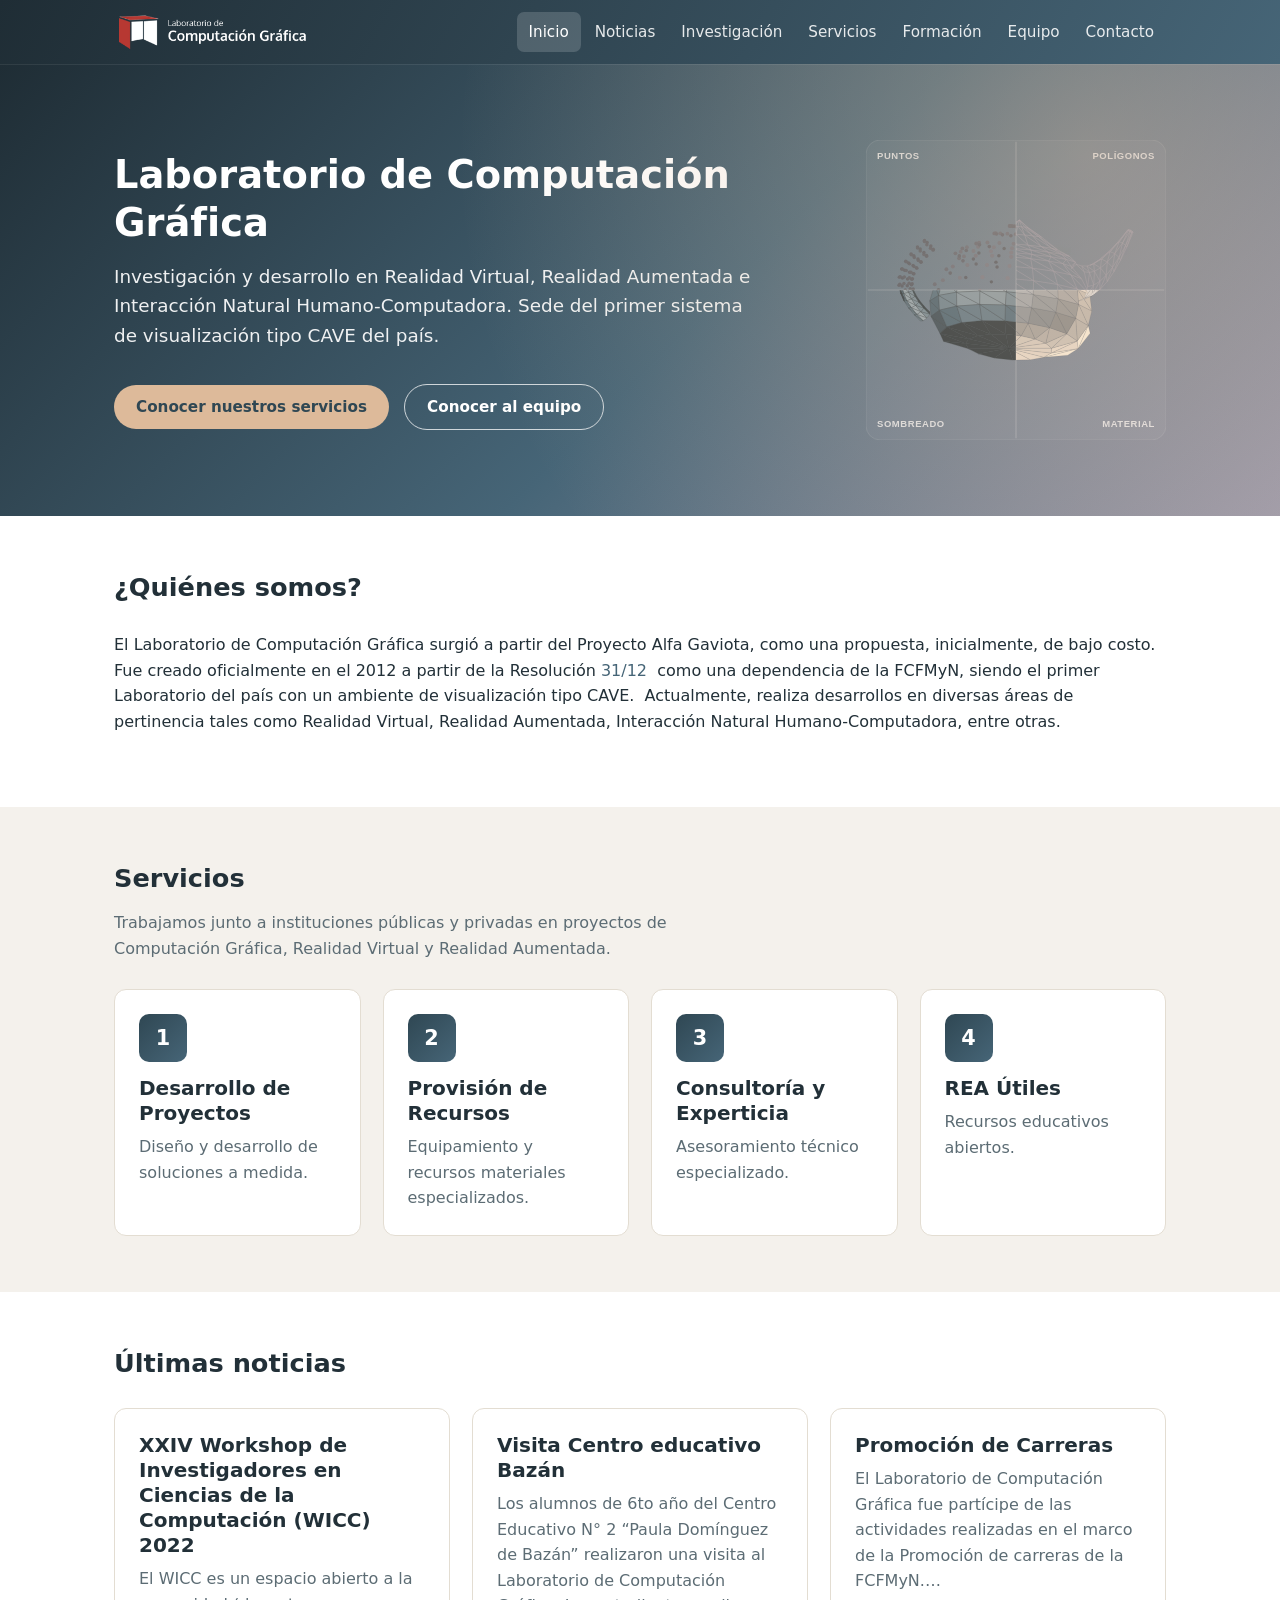
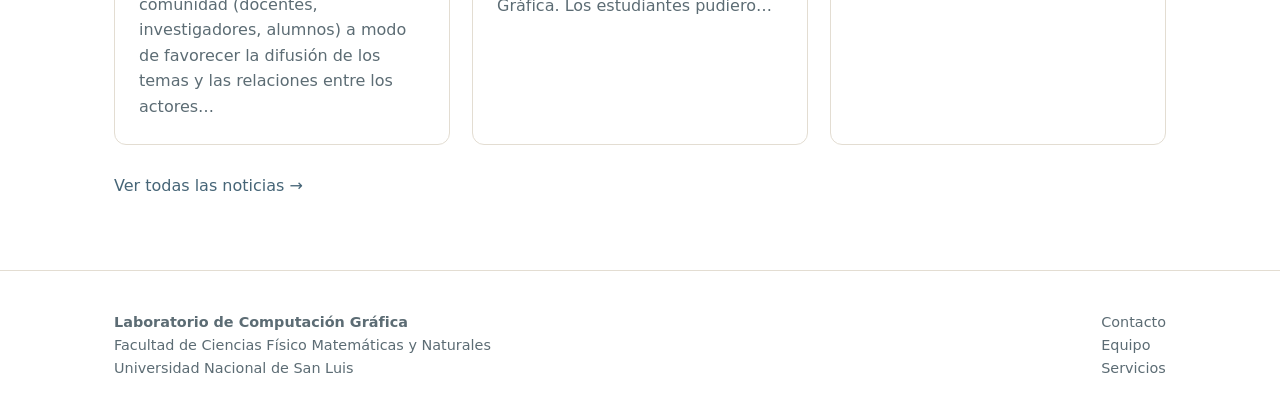
==== commit 662c5524: "Merge remote-tracking branch 'origin/main' Co-Authored-By: Claude Sonnet 5 <noreply@anthropic.com> C" ====
--- a/index.html
+++ b/index.html
@@ -1732,7 +1732,7 @@
     <div class="section-head">
       <h2>¿Quiénes somos?</h2>
     </div>
-    <p>El Laboratorio de Computación Gráfica surgió como a partir del Proyecto Alfa Gaviota, como una propuesta, inicialmente, de bajo costo. Fue creado oficialmente en el 2012 a partir de la Resolución <a href="http://digesto.unsl.edu.ar/docs/201303/20130307183603_2148.pdf">31/12 </a> como una dependencia de la FCFMyN, siendo el primer Laboratorio del país con un ambiente de visualización tipo CAVE.  Actualmente, realiza desarrollos en diversas áreas de pertinencia tales como Realidad Virtual, Realidad Aumentada, Interacción Natural Humano-Computadora, entre otras.</p>
+    <p>El Laboratorio de Computación Gráfica surgió a partir del Proyecto Alfa Gaviota, como una propuesta, inicialmente, de bajo costo. Fue creado oficialmente en el 2012 a partir de la Resolución <a href="http://digesto.unsl.edu.ar/docs/201303/20130307183603_2148.pdf">31/12 </a> como una dependencia de la FCFMyN, siendo el primer Laboratorio del país con un ambiente de visualización tipo CAVE.  Actualmente, realiza desarrollos en diversas áreas de pertinencia tales como Realidad Virtual, Realidad Aumentada, Interacción Natural Humano-Computadora, entre otras.</p>
   </div>
 </section>
 
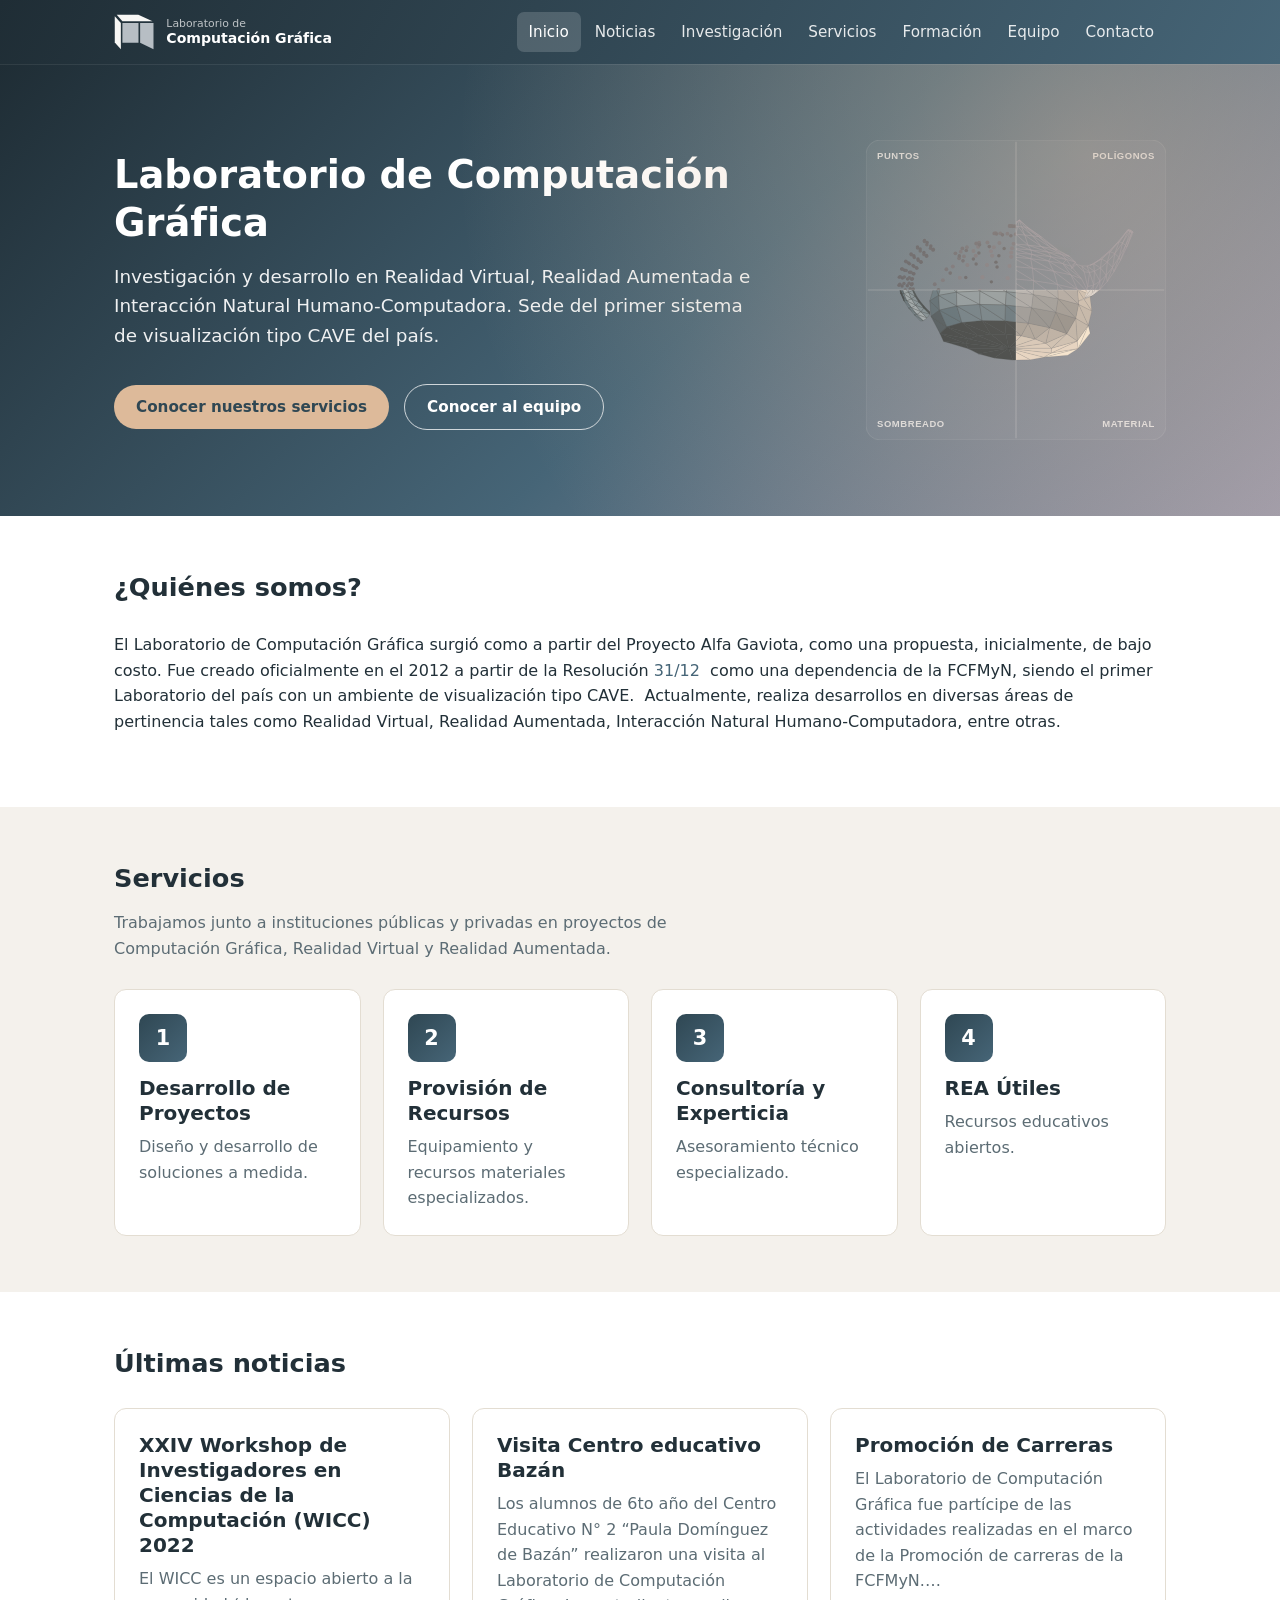
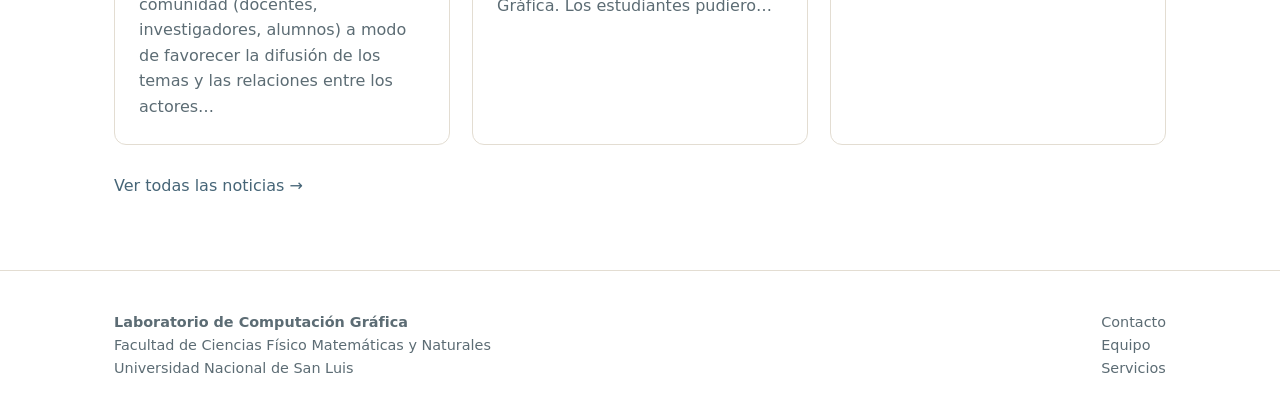
==== commit b8438357: "Reemplazar el logo del header por el cubo isométrico del LCG y actualizar el favicon Usa el mismo lo" ====
--- a/index.html
+++ b/index.html
@@ -26,7 +26,8 @@
 <header class="site-header">
   <div class="container">
     <a class="brand" href="index.html">
-      <img src="wp-content/uploads/2017/05/Logo-LCG_Def.png" alt="LCG">
+      <svg class="lcg-mark" viewBox="160 80 408 364" role="img" aria-label="LCG"><g transform="matrix(0.60609244,0,0,0.67032967,137.55252,-14.056417)"><path class="g" d="M177.143,275.21936H445.71429V572.36221H177.14285Z"/><path class="g" d="M473,275.21936H696V672.3622l-223,-100z"/><path class="k" d="m50,175.21935 101.42857,100V672.3622L50,569.50503Z"/><path class="k" d="M82.857149,152.3622H442.85715L680,249.50507H177.143Z"/></g></svg>
+      <span class="brand-text"><span class="small">Laboratorio de</span><span class="big">Computación Gráfica</span></span>
     </a>
     <button class="menu-toggle" aria-label="Menú" onclick="document.querySelector('.main-nav').classList.toggle('open')">&#9776;</button>
     <nav class="main-nav">
@@ -1732,7 +1733,7 @@
     <div class="section-head">
       <h2>¿Quiénes somos?</h2>
     </div>
-    <p>El Laboratorio de Computación Gráfica surgió a partir del Proyecto Alfa Gaviota, como una propuesta, inicialmente, de bajo costo. Fue creado oficialmente en el 2012 a partir de la Resolución <a href="http://digesto.unsl.edu.ar/docs/201303/20130307183603_2148.pdf">31/12 </a> como una dependencia de la FCFMyN, siendo el primer Laboratorio del país con un ambiente de visualización tipo CAVE.  Actualmente, realiza desarrollos en diversas áreas de pertinencia tales como Realidad Virtual, Realidad Aumentada, Interacción Natural Humano-Computadora, entre otras.</p>
+    <p>El Laboratorio de Computación Gráfica surgió como a partir del Proyecto Alfa Gaviota, como una propuesta, inicialmente, de bajo costo. Fue creado oficialmente en el 2012 a partir de la Resolución <a href="http://digesto.unsl.edu.ar/docs/201303/20130307183603_2148.pdf">31/12 </a> como una dependencia de la FCFMyN, siendo el primer Laboratorio del país con un ambiente de visualización tipo CAVE.  Actualmente, realiza desarrollos en diversas áreas de pertinencia tales como Realidad Virtual, Realidad Aumentada, Interacción Natural Humano-Computadora, entre otras.</p>
   </div>
 </section>
 
--- a/assets/style.css
+++ b/assets/style.css
@@ -54,9 +54,12 @@
 .brand{display:flex;align-items:center;gap:12px;color:#fff;flex-shrink:0;}
 .brand:hover{text-decoration:none;}
 .brand img{height:40px;width:auto;display:block;}
+.brand .lcg-mark{height:36px;width:auto;display:block;}
+.brand .lcg-mark .k{fill:#f8f7f5;}
+.brand .lcg-mark .g{fill:#b7bec4;}
 .brand .brand-text{line-height:1.15;}
-.brand .brand-text .big{display:block;font-weight:700;font-size:1.05rem;}
-.brand .brand-text .small{display:block;font-size:.78rem;color:rgba(255,255,255,.7);}
+.brand .brand-text .big{display:block;font-weight:700;font-size:.88rem;}
+.brand .brand-text .small{display:block;font-size:.68rem;color:rgba(255,255,255,.7);}
 
 nav.main-nav{display:flex;align-items:center;gap:2px;flex-wrap:wrap;position:relative;}
 nav.main-nav > a,
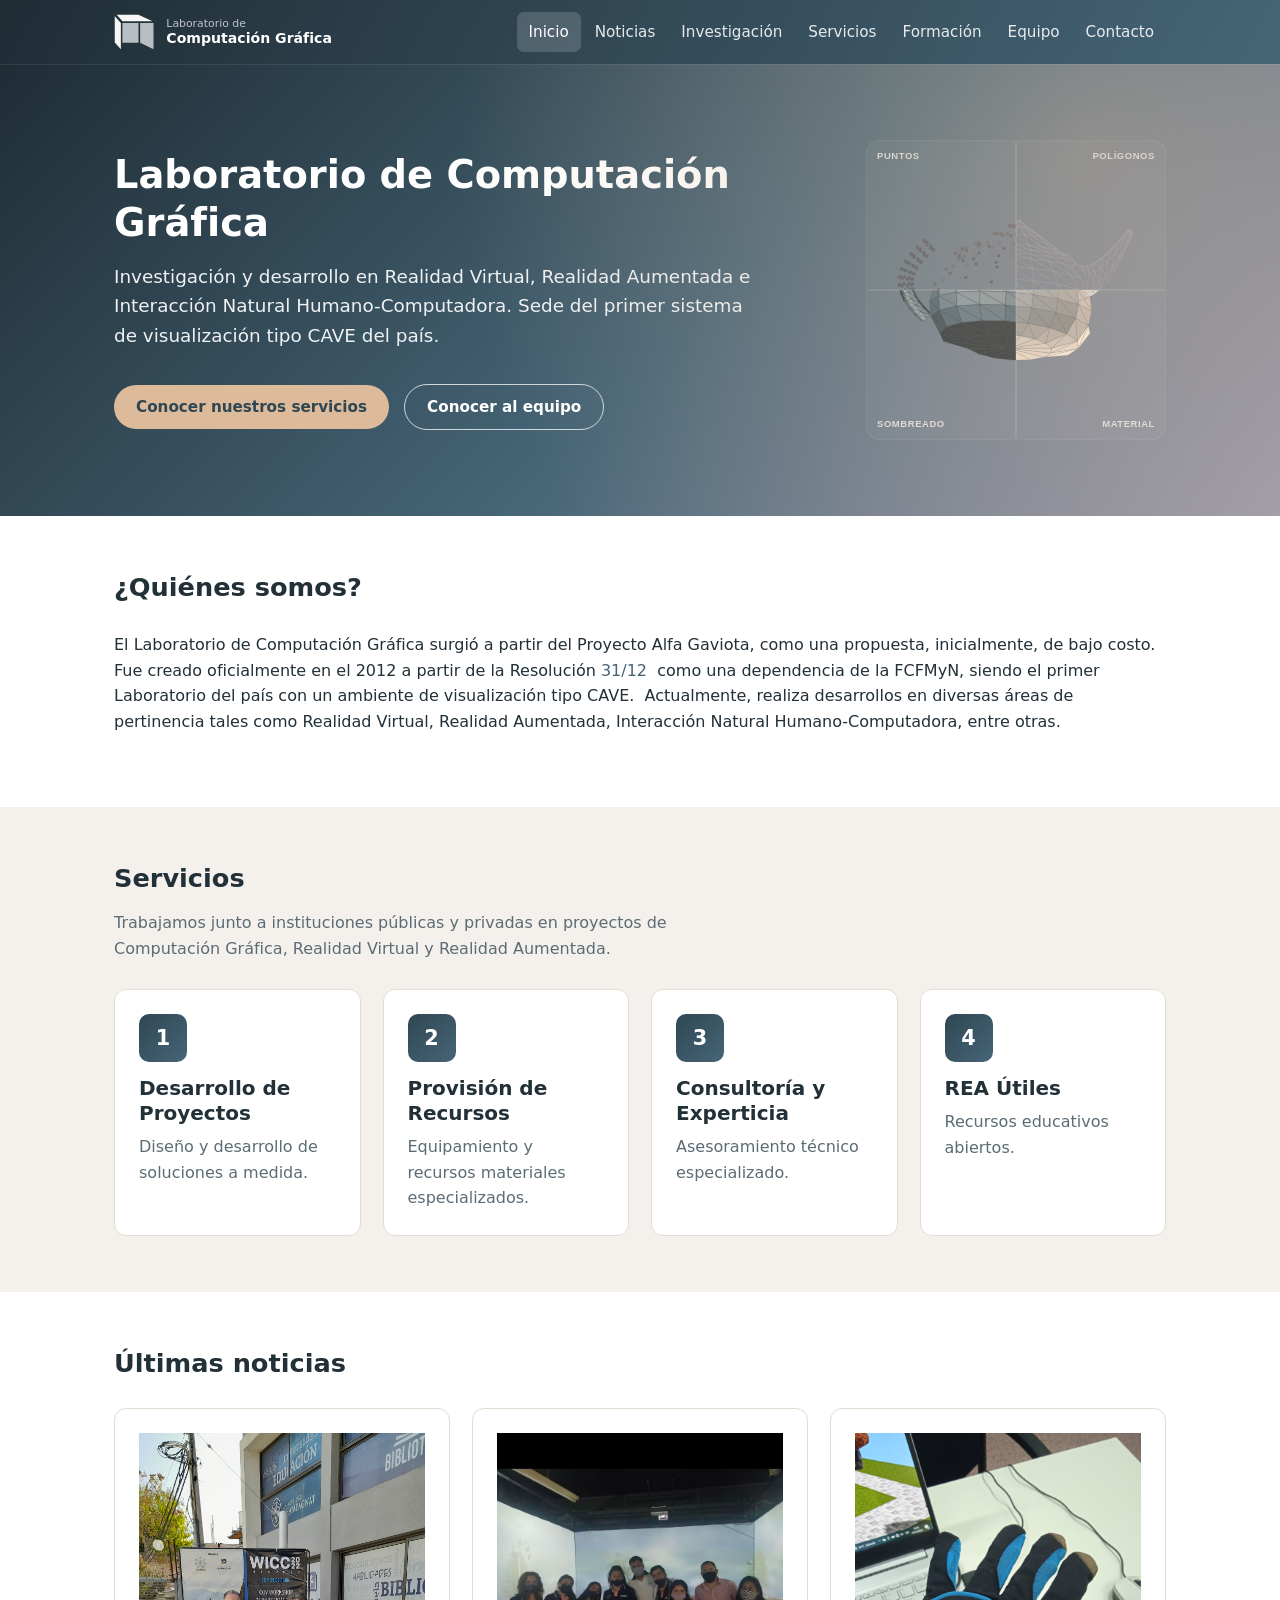
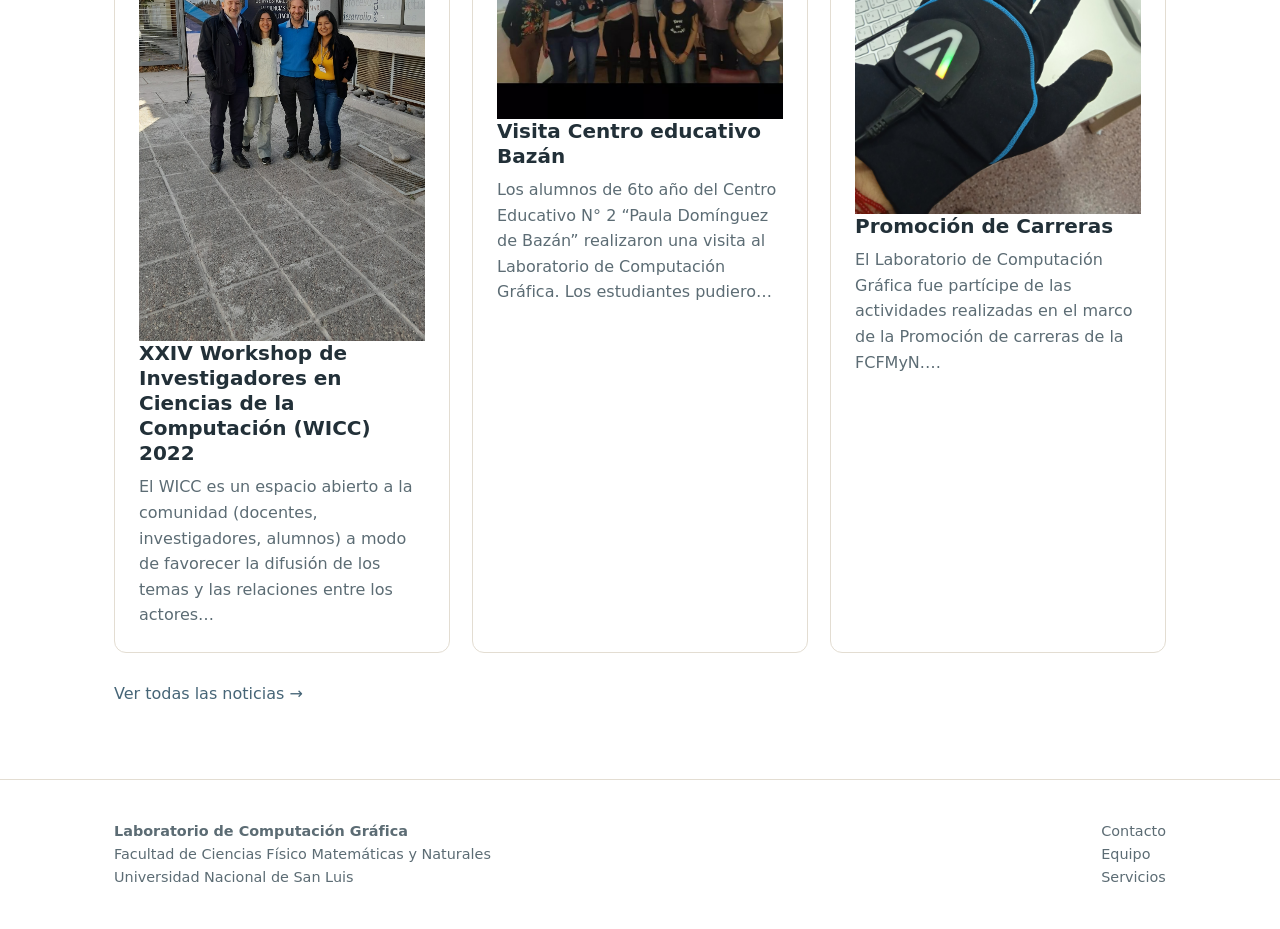
==== commit ef8aa7f7: "Recuperar las fotos de las noticias y corregir typo pisado en content.json Las fotos de las noticias" ====
--- a/index.html
+++ b/index.html
@@ -1733,7 +1733,7 @@
     <div class="section-head">
       <h2>¿Quiénes somos?</h2>
     </div>
-    <p>El Laboratorio de Computación Gráfica surgió como a partir del Proyecto Alfa Gaviota, como una propuesta, inicialmente, de bajo costo. Fue creado oficialmente en el 2012 a partir de la Resolución <a href="http://digesto.unsl.edu.ar/docs/201303/20130307183603_2148.pdf">31/12 </a> como una dependencia de la FCFMyN, siendo el primer Laboratorio del país con un ambiente de visualización tipo CAVE.  Actualmente, realiza desarrollos en diversas áreas de pertinencia tales como Realidad Virtual, Realidad Aumentada, Interacción Natural Humano-Computadora, entre otras.</p>
+    <p>El Laboratorio de Computación Gráfica surgió a partir del Proyecto Alfa Gaviota, como una propuesta, inicialmente, de bajo costo. Fue creado oficialmente en el 2012 a partir de la Resolución <a href="http://digesto.unsl.edu.ar/docs/201303/20130307183603_2148.pdf">31/12 </a> como una dependencia de la FCFMyN, siendo el primer Laboratorio del país con un ambiente de visualización tipo CAVE.  Actualmente, realiza desarrollos en diversas áreas de pertinencia tales como Realidad Virtual, Realidad Aumentada, Interacción Natural Humano-Computadora, entre otras.</p>
   </div>
 </section>
 
@@ -1776,17 +1776,17 @@
     <div class="grid grid-3">
       
         <div class="card">
-          
+          <div class="thumb"><img src="wp-content/uploads/2022/05/21_wicc2022_1.jpg" alt=""></div>
           <h3><a href="noticias.html#post-2965">XXIV Workshop de Investigadores en Ciencias de la Computación (WICC) 2022</a></h3>
           <p>El WICC es un espacio abierto a la comunidad (docentes, investigadores, alumnos) a modo de favorecer la difusión de los temas y las relaciones entre los actores…</p>
         </div>
         <div class="card">
-          
+          <div class="thumb"><img src="wp-content/uploads/2021/11/20_banzan_0.png" alt=""></div>
           <h3><a href="noticias.html#post-2955">Visita Centro educativo Bazán</a></h3>
           <p>Los alumnos de 6to año del Centro Educativo N° 2 “Paula Domínguez de Bazán” realizaron una visita al Laboratorio de Computación Gráfica. Los estudiantes pudiero…</p>
         </div>
         <div class="card">
-          
+          <div class="thumb"><img src="wp-content/uploads/2022/04/19_promo_4.jpg" alt=""></div>
           <h3><a href="noticias.html#post-2946">Promoción de Carreras</a></h3>
           <p>El Laboratorio de Computación Gráfica fue partícipe de las actividades realizadas en el marco de la Promoción de carreras de la FCFMyN.…</p>
         </div>
